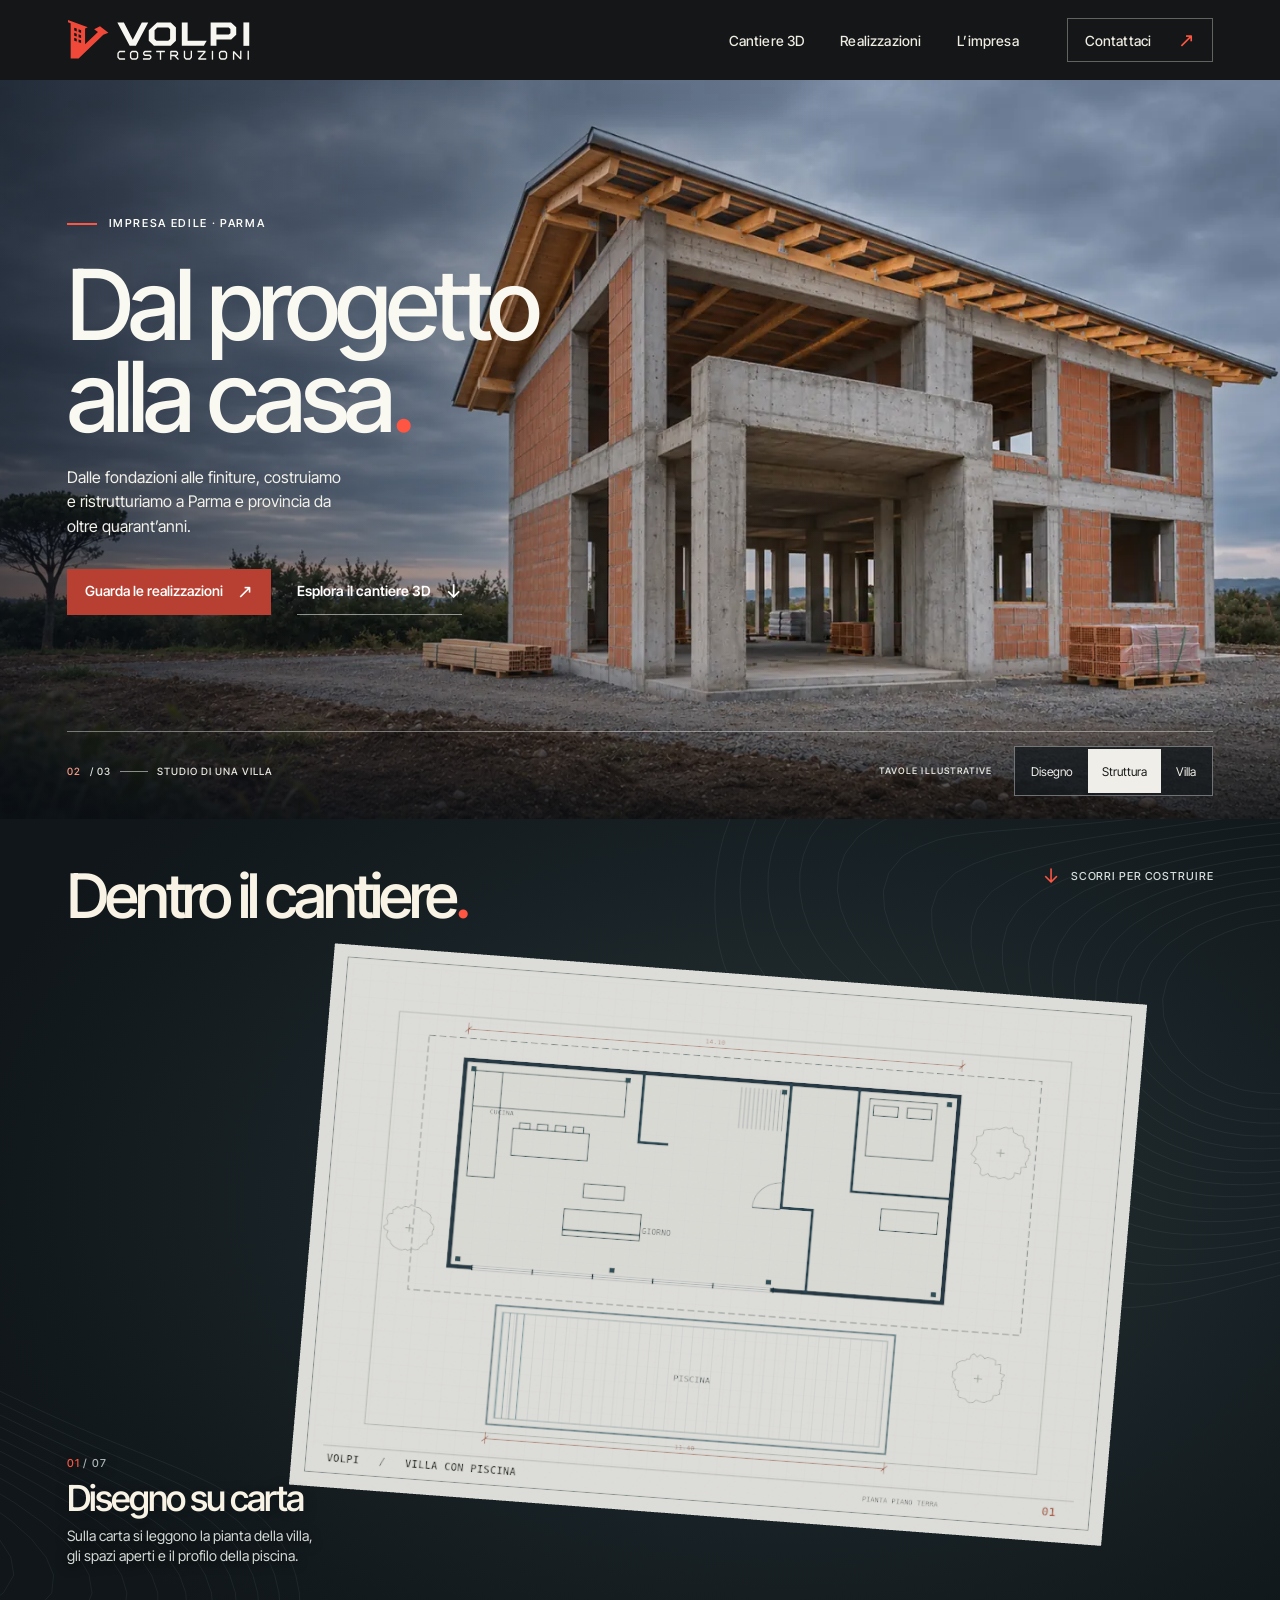
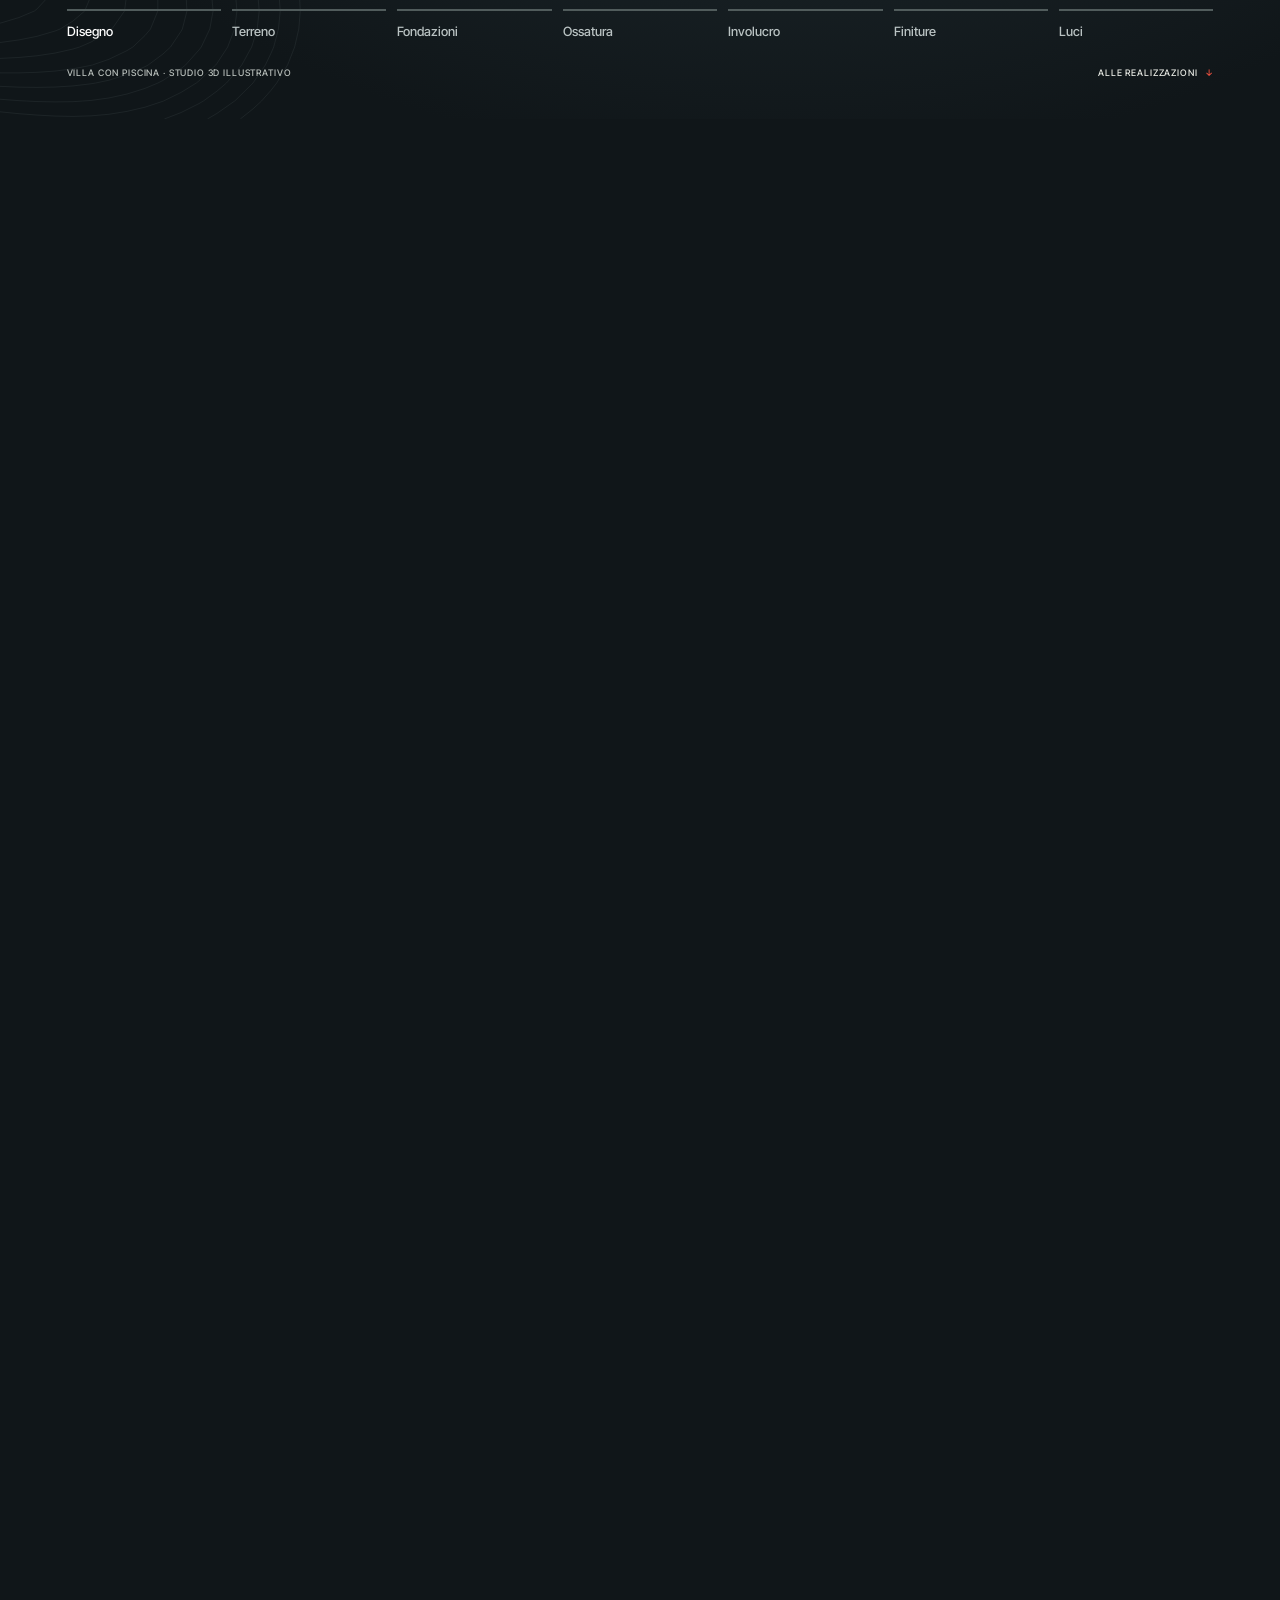
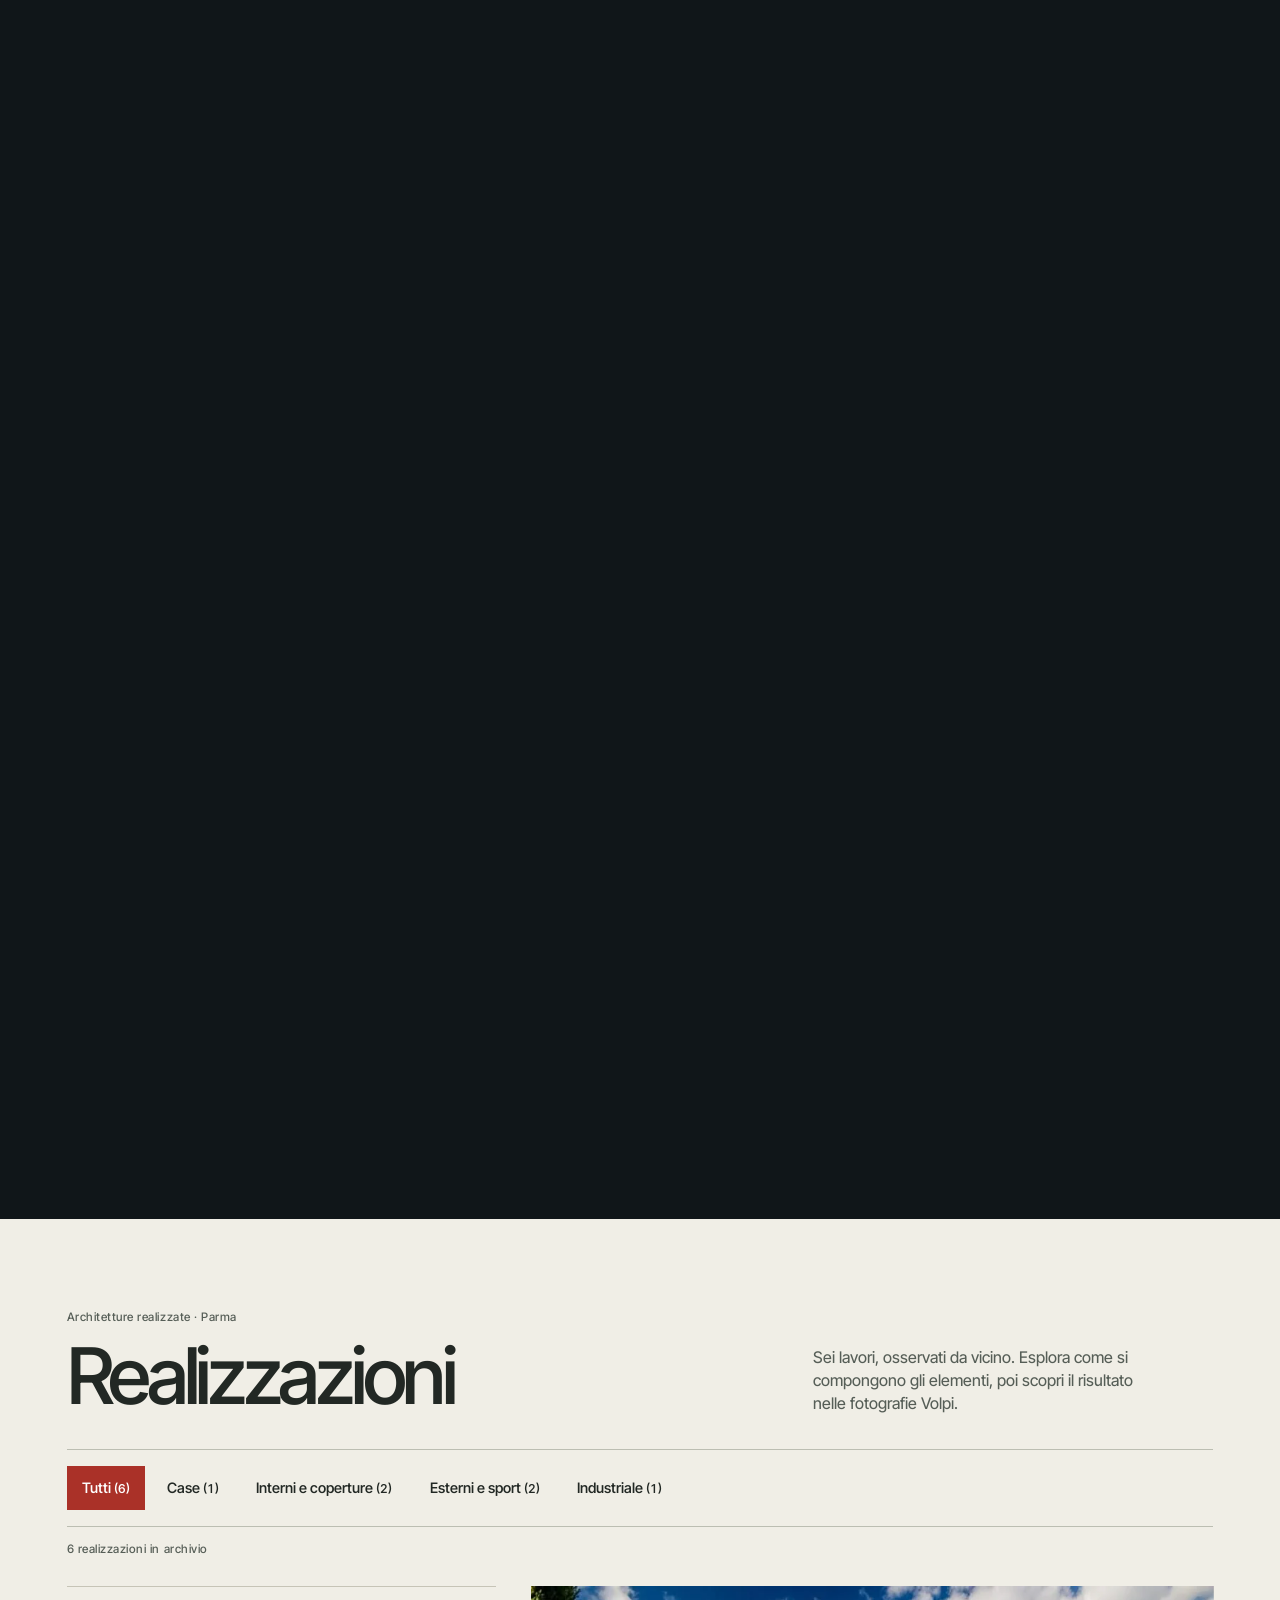
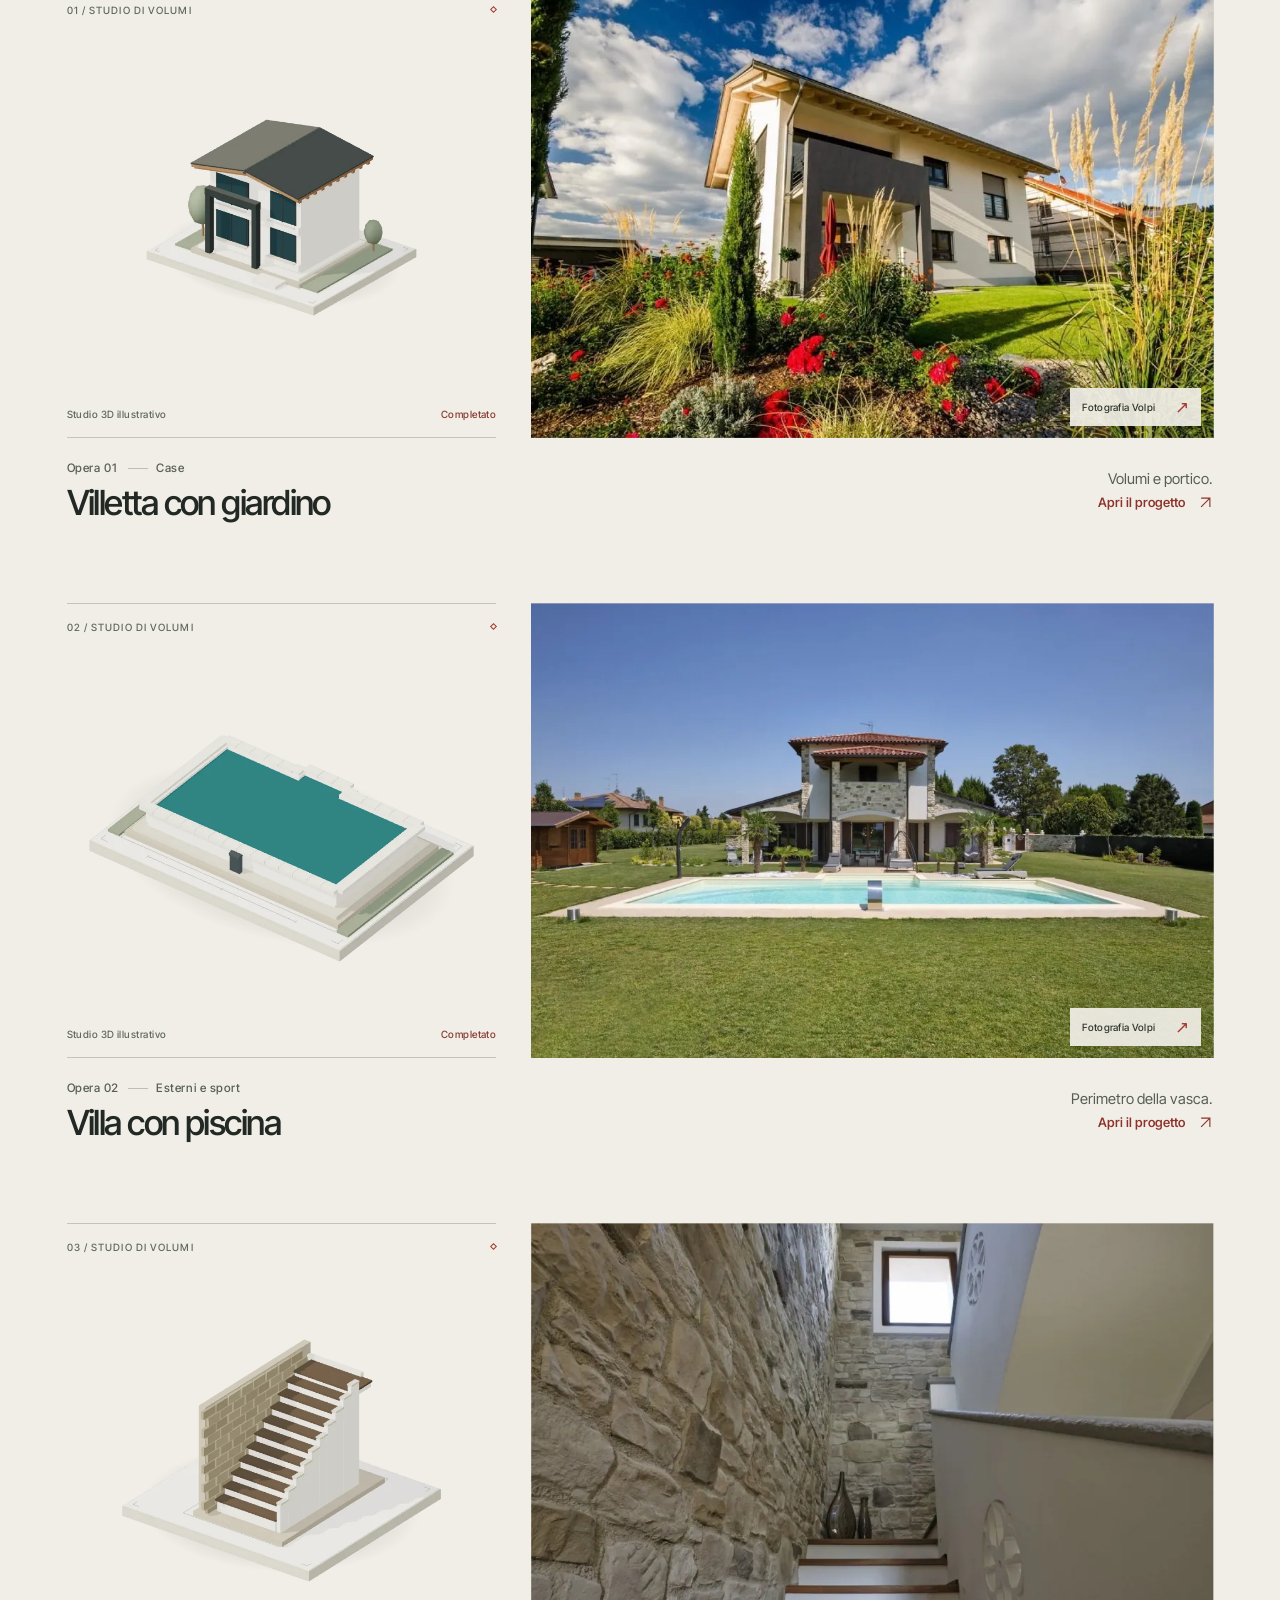
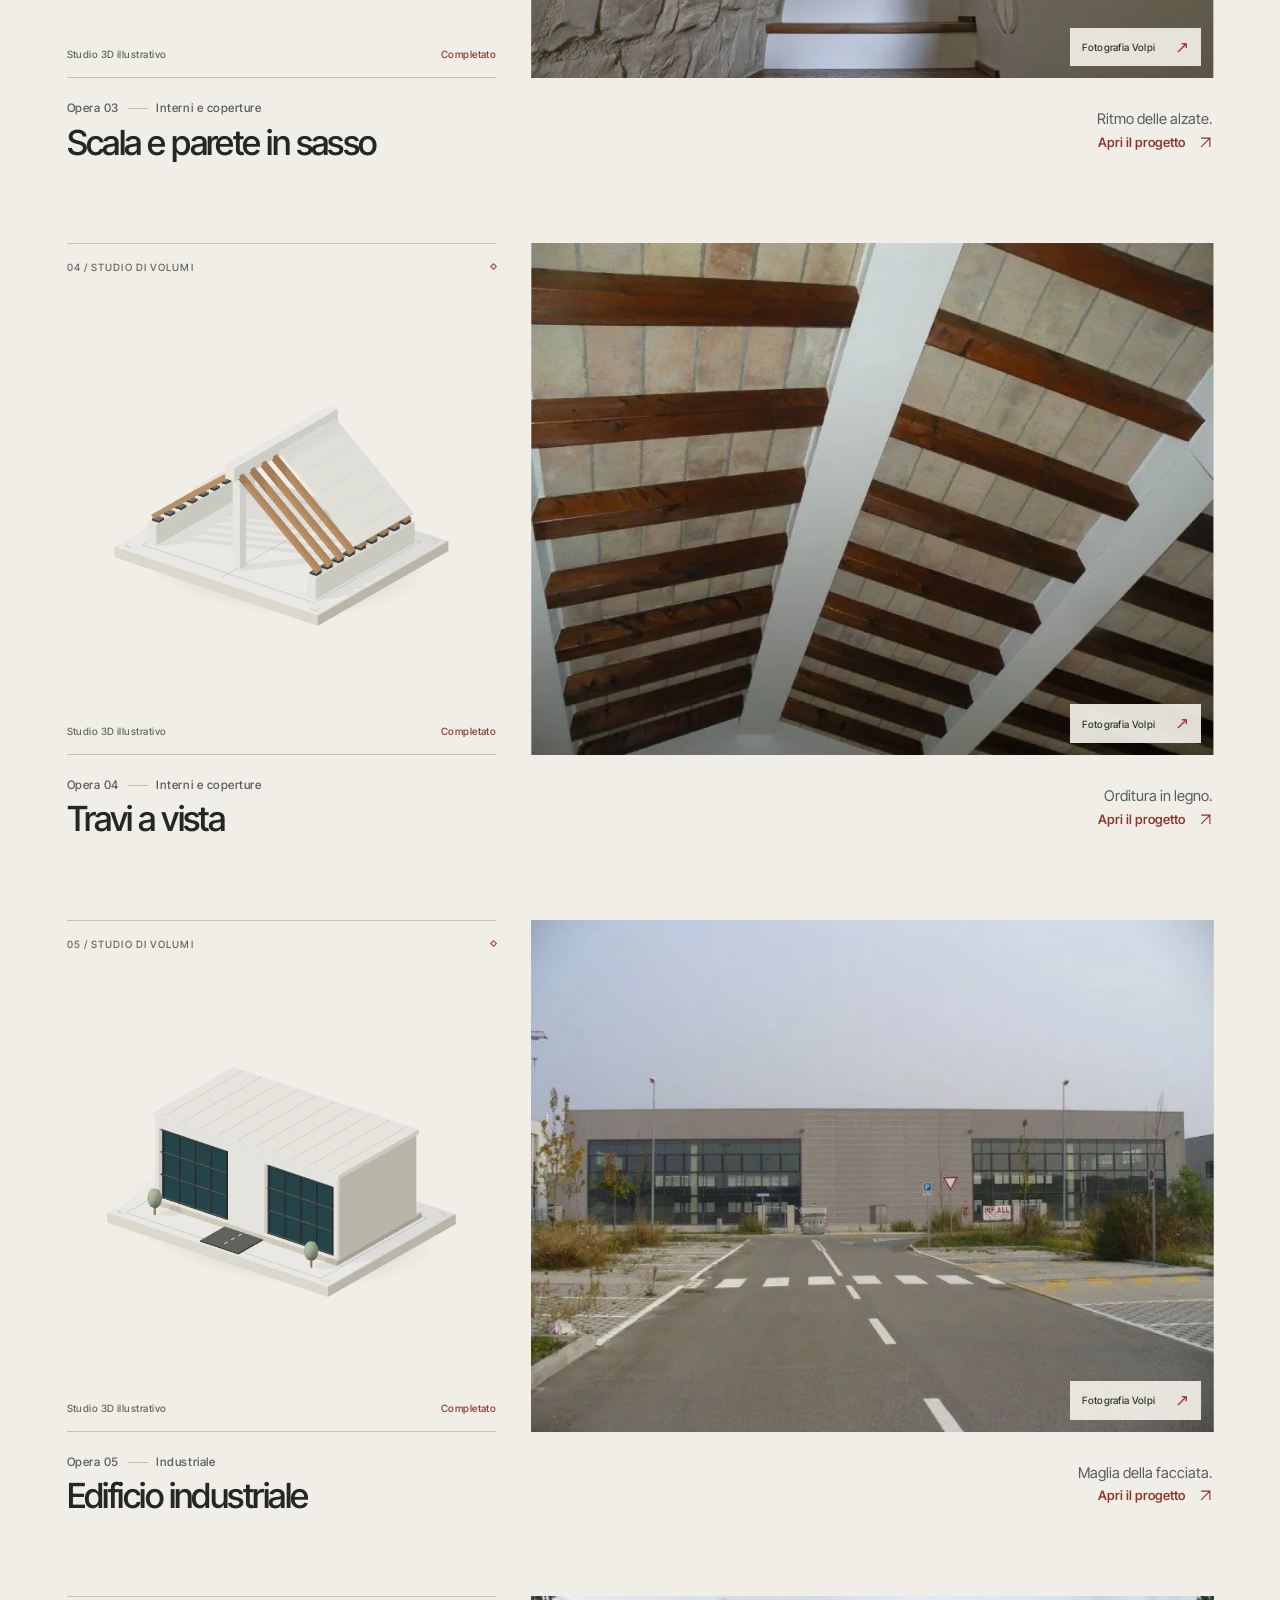
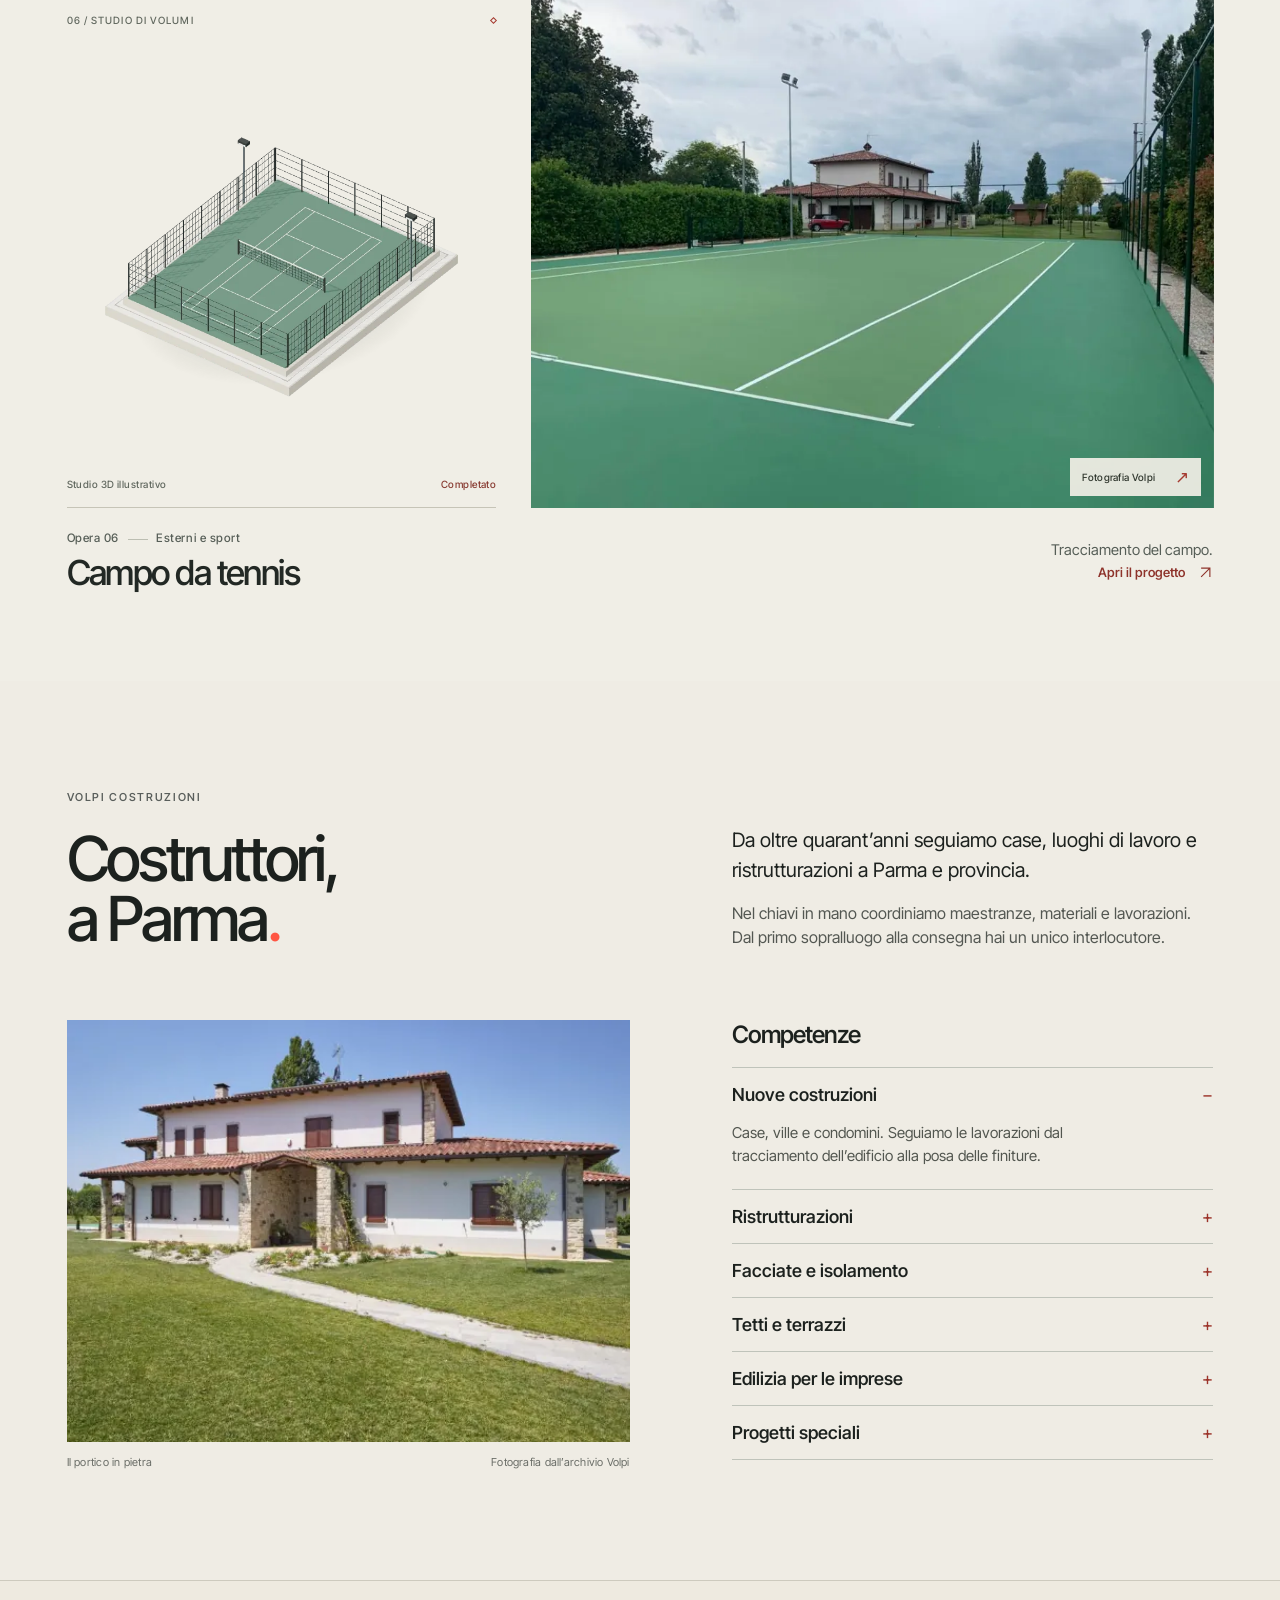
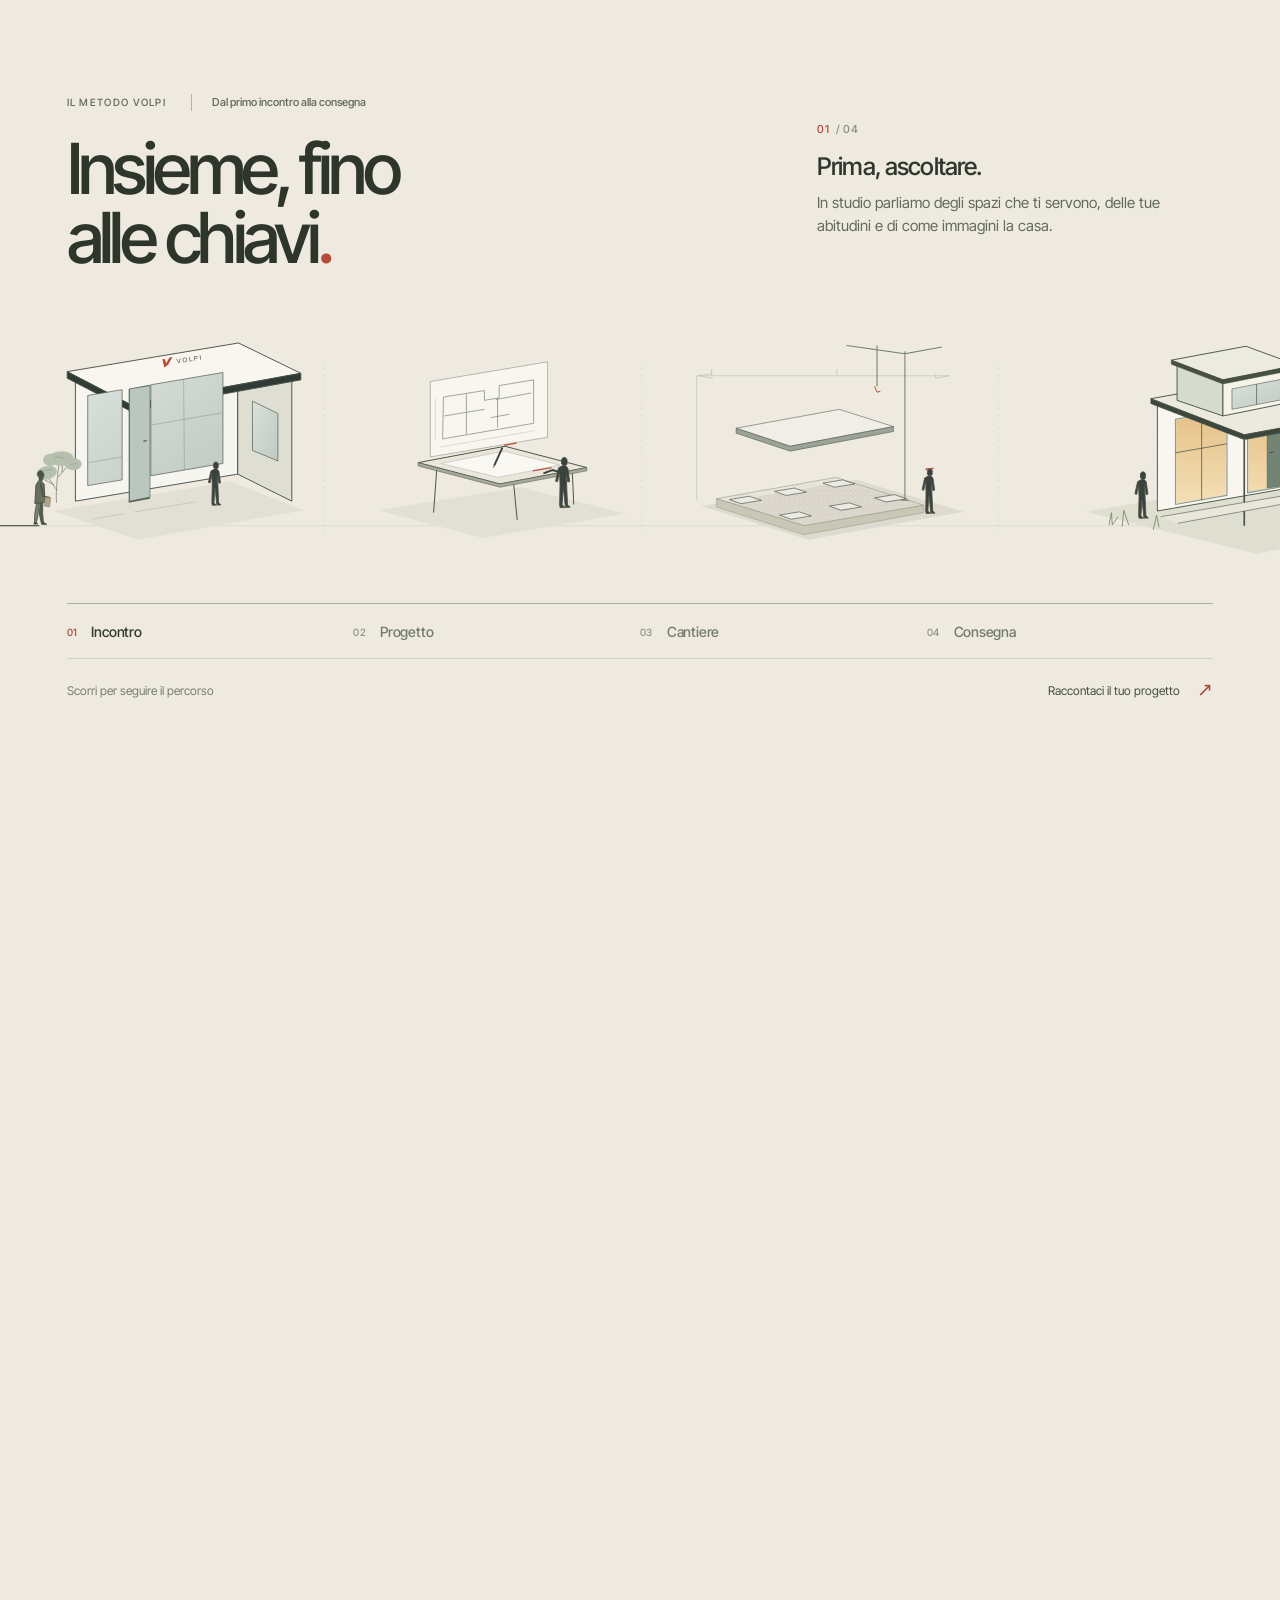
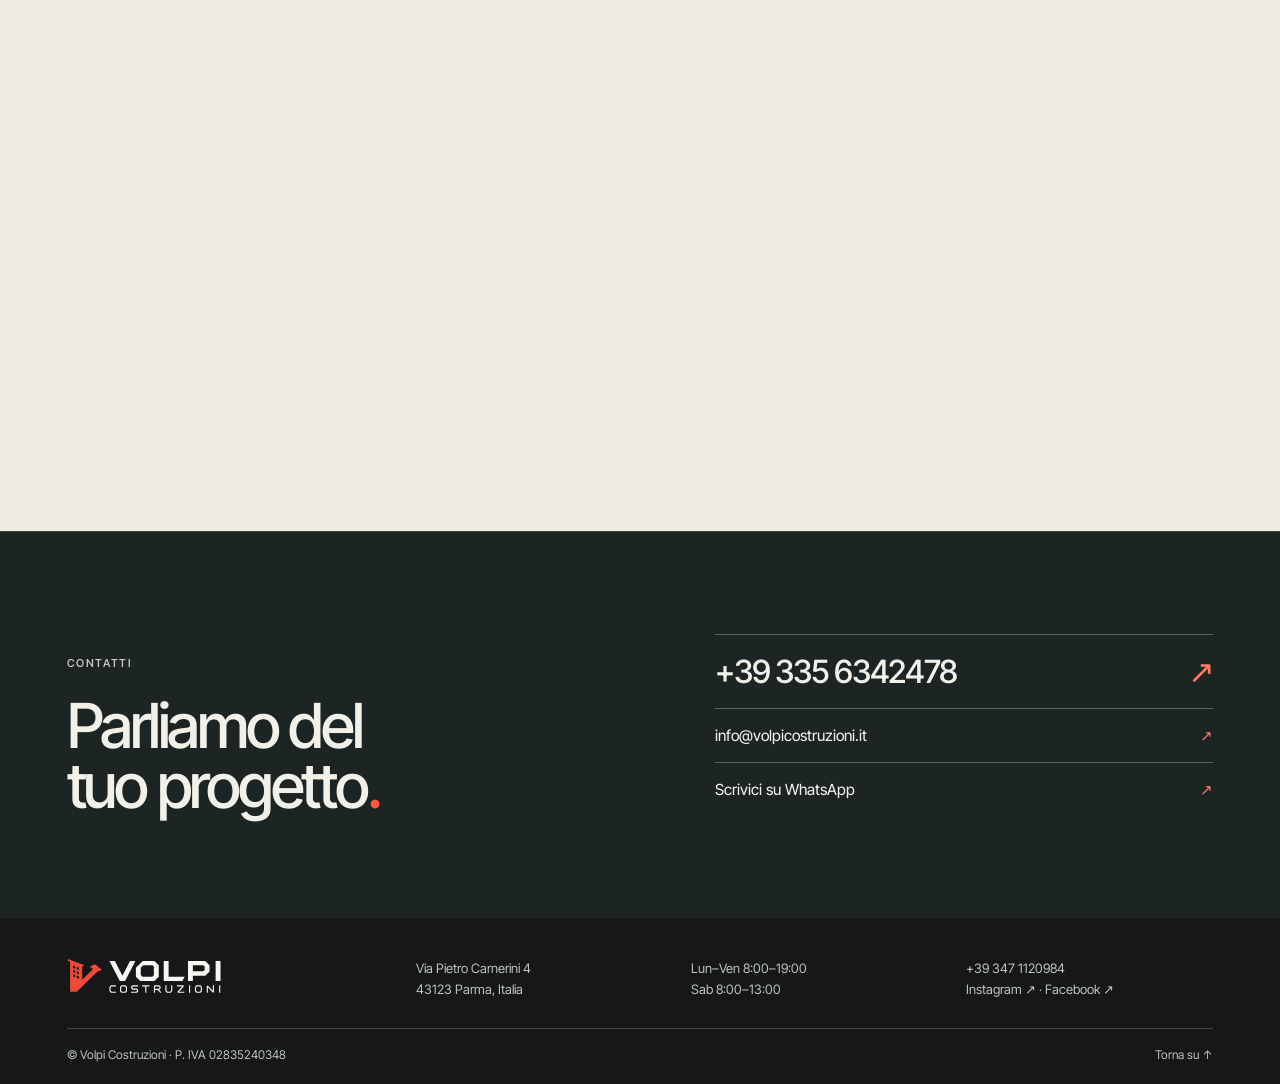
==== index.html @ 9a6bf65d "Present six architectural maquettes and refine the client journey" ====
<!doctype html>
<html lang="it">
<head>
  <meta charset="UTF-8">
  <meta name="viewport" content="width=device-width, initial-scale=1">
  <meta name="theme-color" content="#17191a">
  <meta name="robots" content="noindex,nofollow">
  <title>Volpi Costruzioni | Dal progetto alla casa, Parma</title>
  <meta name="description" content="Volpi Costruzioni. Nuove costruzioni e ristrutturazioni a Parma e provincia. Esplora il cantiere in 3D e le fotografie dei lavori realizzati.">
  <link rel="icon" type="image/svg+xml" href="./assets/favicon-M661meA5.svg">
  <script>
    (() => {
      const root = document.documentElement;
      const query = new URLSearchParams(location.search);
      if (matchMedia('(prefers-reduced-motion: reduce)').matches || query.get('motion') === 'reduce' || query.get('static') === '1') {
        root.setAttribute('data-reduced',''); return;
      }
      if (location.hash === '#lavori' || query.has('categoria')) return;
      root.classList.add('arriving');
      // Keep the site reachable even when the main module cannot be fetched.
      function release() {
        root.classList.remove('arriving');
        document.querySelector('#site-content')?.removeAttribute('inert');
      }
      window.addEventListener('volpi:enter', release, {once:true});
      document.addEventListener('click', event => { if (event.target.closest('[data-entry-skip], [data-entry-work]')) release(); });
      document.addEventListener('keydown', event => { if (event.key === 'Escape') release(); });
      setTimeout(() => {
        if (root.classList.contains('arriving')) { window.dispatchEvent(new Event('volpi:skip')); release(); }
      }, 13500);
    })();
  </script>
  <script type="module" crossorigin src="./assets/index-B_bE0G6D.js"></script>
  <link rel="stylesheet" crossorigin href="./assets/index-CBVEHgcB.css">
</head>
<body id="inizio">
  <div id="arrival" class="arrival" role="dialog" aria-modal="true" aria-label="Introduzione, costruzione di una villa">
    <div class="arrival-head"><div class="arrival-mark"><img src="data:image/svg+xml,%3csvg%20xmlns='http://www.w3.org/2000/svg'%20width='212'%20height='49'%20viewBox='0%200%20212%2049'%20role='img'%20aria-labelledby='brand-title'%3e%3ctitle%20id='brand-title'%3eVolpi%20Costruzioni%3c/title%3e%3cpath%20fill='%23F14939'%20fill-rule='evenodd'%20d='%20M1.1%201.2%2023.9%209.7%2020.8%2011.1%2020.8%2029.5%2035.6%2015.1%2031.2%2012.0%2038.0%208.6%2047.7%2016.0%2041.8%2018.4%2013.3%2046.0%204.2%2046.0%204.2%205.1%201.1%203.8Z%20M8.3%2010.2V13.5L11.2%2014.5V11.2Z%20M13.3%2012.0V15.3L16.2%2016.3V13.0Z%20M8.3%2016.1V19.4L11.2%2020.4V17.1Z%20M13.3%2017.9V21.2L16.2%2022.2V18.9Z%20M8.3%2022.0V25.3L11.2%2026.3V23.0Z%20M13.3%2023.8V27.1L16.2%2028.1V24.8Z'/%3e%3cg%20fill='%23F8F6F1'%20fill-rule='evenodd'%3e%3cpath%20d='M58%204H65.5L75.8%2024.1%2086.2%204H93.6L79.4%2031.3H72.2Z'/%3e%3cpath%20d='M103.7%204H119.5L125.5%209.8V25.5L119.5%2031.3H100.2L94.2%2025.5V13.2ZM104.2%209.9%20100.9%2013.2V23.3L103.2%2025.5H116.7L118.8%2023.4V11.9L116.8%209.9Z'/%3e%3cpath%20d='M132.3%204H139.0V25.4H161.0L157.7%2031.3H132.3Z'/%3e%3cpath%20d='M165.5%204H189.0L195.0%209.7V18.4L189.2%2024.0H172.2V31.3H165.5ZM172.2%209.8V18.2H186.5L188.3%2016.5V11.7L186.3%209.8Z'/%3e%3cpath%20d='M203.3%204H210.0V31.3H203.3Z'/%3e%3c/g%3e%3cg%20fill='none'%20stroke='%23F8F6F1'%20stroke-width='1.32'%20stroke-linecap='square'%20stroke-linejoin='bevel'%20transform='translate(-9.7%20-10.4)%20scale(1.165%201.25)'%3e%3cpath%20d='M65.1%2038.7H60.3L58.8%2040.2V44.1L60.3%2045.6H65.1'/%3e%3cpath%20d='M72.6%2038.7H76.7L78.1%2040.1V44.2L76.7%2045.6H72.6L71.2%2044.2V40.1Z'/%3e%3cpath%20d='M91.1%2038.7H85.3L84.2%2039.9V40.9L85.3%2042.1H90.0L91.2%2043.3V44.5L90.0%2045.6H84.1'/%3e%3cpath%20d='M97.2%2038.7H104.5M100.8%2038.8V45.6'/%3e%3cpath%20d='M111.0%2045.6V38.7H116.4L117.6%2039.9V41.2L116.4%2042.4H111.2M114.7%2042.4L118.1%2045.6'/%3e%3cpath%20d='M124.5%2038.7V44.1L126.0%2045.6H129.8L131.3%2044.1V38.7'/%3e%3cpath%20d='M138.1%2038.7H145.1L138.4%2045.6H145.4'/%3e%3cpath%20d='M152.2%2038.7V45.6'/%3e%3cpath%20d='M160.6%2038.7H164.7L166.1%2040.1V44.2L164.7%2045.6H160.6L159.2%2044.2V40.1Z'/%3e%3cpath%20d='M173.1%2045.6V38.7L180.2%2045.6V38.7'/%3e%3cpath%20d='M187.6%2038.7V45.6'/%3e%3c/g%3e%3c/svg%3e" width="212" height="49" alt="Volpi Costruzioni"></div><button type="button" data-entry-skip>Salta introduzione <span aria-hidden="true">↗</span></button></div>
    <div class="arrival-scene model-slot" aria-hidden="true"><img class="stage-plate" src="./villa/00.webp" alt="" fetchpriority="high"></div>
    <div class="arrival-foot">
      <div class="arrival-titles"><p class="entry-label">Costruzione della villa</p><p class="arrival-title" data-entry-title>Disegno su carta</p></div>
      <div class="entry-counter" aria-hidden="true"><span data-entry-count>0</span><small>%</small></div>
      <div class="entry-track" role="progressbar" aria-label="Avanzamento della costruzione" aria-valuemin="0" aria-valuemax="100" aria-valuenow="0"><i></i></div>
      <a class="entry-work" href="#lavori" data-entry-work>Vai alle realizzazioni <span aria-hidden="true">↗</span></a>
    </div>
  </div>
  <div id="site-content">
  <a class="skip-link" href="#contenuto">Vai al contenuto</a>
  <header class="masthead">
    <a class="mast-logo" href="#inizio" aria-label="Volpi Costruzioni, inizio"><img src="data:image/svg+xml,%3csvg%20xmlns='http://www.w3.org/2000/svg'%20width='212'%20height='49'%20viewBox='0%200%20212%2049'%20role='img'%20aria-labelledby='brand-title'%3e%3ctitle%20id='brand-title'%3eVolpi%20Costruzioni%3c/title%3e%3cpath%20fill='%23F14939'%20fill-rule='evenodd'%20d='%20M1.1%201.2%2023.9%209.7%2020.8%2011.1%2020.8%2029.5%2035.6%2015.1%2031.2%2012.0%2038.0%208.6%2047.7%2016.0%2041.8%2018.4%2013.3%2046.0%204.2%2046.0%204.2%205.1%201.1%203.8Z%20M8.3%2010.2V13.5L11.2%2014.5V11.2Z%20M13.3%2012.0V15.3L16.2%2016.3V13.0Z%20M8.3%2016.1V19.4L11.2%2020.4V17.1Z%20M13.3%2017.9V21.2L16.2%2022.2V18.9Z%20M8.3%2022.0V25.3L11.2%2026.3V23.0Z%20M13.3%2023.8V27.1L16.2%2028.1V24.8Z'/%3e%3cg%20fill='%23F8F6F1'%20fill-rule='evenodd'%3e%3cpath%20d='M58%204H65.5L75.8%2024.1%2086.2%204H93.6L79.4%2031.3H72.2Z'/%3e%3cpath%20d='M103.7%204H119.5L125.5%209.8V25.5L119.5%2031.3H100.2L94.2%2025.5V13.2ZM104.2%209.9%20100.9%2013.2V23.3L103.2%2025.5H116.7L118.8%2023.4V11.9L116.8%209.9Z'/%3e%3cpath%20d='M132.3%204H139.0V25.4H161.0L157.7%2031.3H132.3Z'/%3e%3cpath%20d='M165.5%204H189.0L195.0%209.7V18.4L189.2%2024.0H172.2V31.3H165.5ZM172.2%209.8V18.2H186.5L188.3%2016.5V11.7L186.3%209.8Z'/%3e%3cpath%20d='M203.3%204H210.0V31.3H203.3Z'/%3e%3c/g%3e%3cg%20fill='none'%20stroke='%23F8F6F1'%20stroke-width='1.32'%20stroke-linecap='square'%20stroke-linejoin='bevel'%20transform='translate(-9.7%20-10.4)%20scale(1.165%201.25)'%3e%3cpath%20d='M65.1%2038.7H60.3L58.8%2040.2V44.1L60.3%2045.6H65.1'/%3e%3cpath%20d='M72.6%2038.7H76.7L78.1%2040.1V44.2L76.7%2045.6H72.6L71.2%2044.2V40.1Z'/%3e%3cpath%20d='M91.1%2038.7H85.3L84.2%2039.9V40.9L85.3%2042.1H90.0L91.2%2043.3V44.5L90.0%2045.6H84.1'/%3e%3cpath%20d='M97.2%2038.7H104.5M100.8%2038.8V45.6'/%3e%3cpath%20d='M111.0%2045.6V38.7H116.4L117.6%2039.9V41.2L116.4%2042.4H111.2M114.7%2042.4L118.1%2045.6'/%3e%3cpath%20d='M124.5%2038.7V44.1L126.0%2045.6H129.8L131.3%2044.1V38.7'/%3e%3cpath%20d='M138.1%2038.7H145.1L138.4%2045.6H145.4'/%3e%3cpath%20d='M152.2%2038.7V45.6'/%3e%3cpath%20d='M160.6%2038.7H164.7L166.1%2040.1V44.2L164.7%2045.6H160.6L159.2%2044.2V40.1Z'/%3e%3cpath%20d='M173.1%2045.6V38.7L180.2%2045.6V38.7'/%3e%3cpath%20d='M187.6%2038.7V45.6'/%3e%3c/g%3e%3c/svg%3e" width="212" height="49" alt="Volpi Costruzioni"></a>
    <button class="menu-switch" aria-expanded="false" aria-controls="navigation" hidden>Menu <i aria-hidden="true"></i></button>
    <nav id="navigation" aria-label="Navigazione principale">
      <a href="#cantiere">Cantiere 3D</a><a href="#lavori">Realizzazioni</a><a href="#impresa">L’impresa</a>
      <a class="nav-talk" href="#contatti">Contattaci <span aria-hidden="true">↗</span></a>
    </nav>
  </header>
  <main id="contenuto">
    <section class="cover" aria-labelledby="cover-title" data-cover="2">
      <div class="cover-images" aria-hidden="true">
        <picture><source media="(max-width: 640px)" srcset="./assets/villa-ritratto-CWT2XxY2.webp">
          <img data-plate="2" class="current" src="./assets/villa-ampia-Cm2Dehet.webp" width="1504" height="846" alt="" decoding="async" fetchpriority="low">
        </picture>
        <picture><source media="(max-width: 640px)" srcset="./assets/struttura-ritratto-4JeOPTYV.webp">
          <img data-plate="1"  src="./assets/struttura-ampia-DInjg_yj.webp" width="1504" height="846" alt="" decoding="async" fetchpriority="low">
        </picture>
        <picture><source media="(max-width: 640px)" srcset="./assets/disegno-ritratto-lPByk0DO.webp">
          <img data-plate="0"  src="./assets/disegno-ampia-C0uILbBN.webp" width="1504" height="846" alt="" decoding="async" fetchpriority="high">
        </picture>
      </div>
      <div class="cover-inner wrap">
        <div class="cover-copy">
          <p class="location"><span aria-hidden="true"></span> Impresa edile · Parma</p>
          <h1 id="cover-title">Dal progetto<br>alla casa<span>.</span></h1>
          <p class="cover-summary">Dalle fondazioni alle finiture, costruiamo e ristrutturiamo a Parma e provincia da oltre quarant’anni.</p>
          <div class="cover-actions">
            <a class="cover-works" href="#lavori">Guarda le realizzazioni <span aria-hidden="true">↗</span></a>
            <a class="film-link" href="#cantiere">Esplora il cantiere 3D <span aria-hidden="true">↓</span></a>
          </div>
        </div>
        <div class="cover-bottom">
          <p class="cover-folio"><span data-cover-folio>03</span> / 03 <i></i> Studio di una villa</p>
          <div class="plate-picker"><span class="plate-credit">Tavole illustrative</span>
            <div class="plate-buttons" role="group" aria-label="Vista della villa" hidden>
              <button type="button" data-show="0" aria-pressed="false">Disegno</button>
              <button type="button" data-show="1" aria-pressed="false">Struttura</button>
              <button type="button" data-show="2" aria-pressed="true">Villa</button>
            </div>
          </div>
        </div>
      </div>
    </section>

    <section id="cantiere" class="construction" aria-labelledby="build-title">
      <div class="build-sticky">
        <div class="build-top">
          <h2 id="build-title">Dentro il cantiere<span>.</span></h2>
          <p class="build-gesture"><span aria-hidden="true">↓</span> Scorri per costruire</p>
        </div>
        <div class="build-scene model-slot" aria-hidden="true"><img class="stage-plate" alt=""><noscript><img class="stage-plate" src="./villa/06.webp" loading="lazy" alt=""></noscript></div>
        <div class="build-narration"><p class="build-kicker"><span data-build-number>07</span> / 07</p><h3 data-build-name>Accensione</h3><p data-build-description>La luce passa attraverso le vetrate e risale dal fondo della piscina.</p></div>
        <div class="build-bottom">
          <div class="build-ruler" role="group" aria-label="Scegli una fase della costruzione" hidden></div>
          <div class="build-meta"><span>Villa con piscina · Studio 3D illustrativo</span><a href="#lavori">Alle realizzazioni <span aria-hidden="true">↓</span></a></div>
        </div>
      </div>
    </section>
    <section id="lavori" tabindex="-1" aria-label="Realizzazioni Volpi">
      <noscript><div class="wrap fallback-gallery"><h2>Sei realizzazioni Volpi</h2><figure><img src="./assets/villetta-Cx43U4mQ.jpg" loading="lazy" alt="Villetta con portico"><figcaption>Villetta con portico</figcaption></figure><figure><img src="./assets/scala-Dqw9OBLn.jpg" loading="lazy" alt="Scala in sasso"><figcaption>Scala in sasso</figcaption></figure><figure><img src="./assets/tetto-CkXsdbdD.jpg" loading="lazy" alt="Copertura in legno"><figcaption>Copertura in legno</figcaption></figure><figure><img src="./assets/piscina-CP25m2Kt.jpg" loading="lazy" alt="Piscina"><figcaption>Piscina</figcaption></figure><figure><img src="./assets/tennis-BHF5Jg_r.jpg" loading="lazy" alt="Campo da tennis"><figcaption>Campo da tennis</figcaption></figure><figure><img src="./assets/industriale-BBHI7WPK.jpg" loading="lazy" alt="Edificio industriale"><figcaption>Edificio industriale</figcaption></figure></div></noscript>
    </section>
    <section class="company" id="impresa" aria-labelledby="company-title">
      <div class="wrap company-grid">
        <div class="company-intro"><p class="rubric">Volpi Costruzioni</p><h2 id="company-title">Costruttori,<br>a Parma<span>.</span></h2></div>
        <div class="company-copy"><p>Da oltre quarant’anni seguiamo case, luoghi di lavoro e ristrutturazioni a Parma e provincia.</p><p>Nel chiavi in mano coordiniamo maestranze, materiali e lavorazioni. Dal primo sopralluogo alla consegna hai un unico interlocutore.</p></div>
        <figure class="company-photo"><div class="facade-comparison"><template><img src="./assets/portico-foto-600-BulOtXM-.webp" srcset="./assets/portico-foto-600-BulOtXM-.webp 600w, ./assets/portico-foto-1000-Cq-Z-Fdx.webp 1000w" sizes="(max-width:760px) 90vw, 45vw" width="1000" height="667" decoding="async" alt="La facciata di una residenza con portico in pietra e tetto in coppi"></template><noscript><img src="./assets/portico-foto-600-BulOtXM-.webp" srcset="./assets/portico-foto-600-BulOtXM-.webp 600w, ./assets/portico-foto-1000-Cq-Z-Fdx.webp 1000w" sizes="(max-width:760px) 90vw, 45vw" width="1000" height="667" decoding="async" alt="La facciata di una residenza con portico in pietra e tetto in coppi"></noscript></div><figcaption>Il portico in pietra <span>Fotografia dall’archivio Volpi</span></figcaption></figure>
        <div class="scope" id="servizi"><h3>Competenze</h3>
          <details name="competenze" open><summary>Nuove costruzioni</summary><p>Case, ville e condomini. Seguiamo le lavorazioni dal tracciamento dell’edificio alla posa delle finiture.</p></details>
          <details name="competenze"><summary>Ristrutturazioni</summary><p>Rinnoviamo case, appartamenti, bagni e cucine, coordinando opere murarie, impianti e finiture.</p></details>
          <details name="competenze"><summary>Facciate e isolamento</summary><p>Restauro degli esterni, ripristino delle superfici e isolamento con cappotto termico.</p></details>
          <details name="competenze"><summary>Tetti e terrazzi</summary><p>Coperture, impermeabilizzazioni e lattonerie, dal rilievo delle infiltrazioni al ripristino.</p></details>
          <details name="competenze"><summary>Edilizia per le imprese</summary><p>Capannoni ed edifici industriali, artigianali e commerciali.</p></details>
          <details name="competenze"><summary>Progetti speciali</summary><p>Piscine, campi da tennis, opere in sasso e interventi di adeguamento sismico.</p></details>
        </div>
      </div>
    </section>
    <section id="percorso" aria-label="Dall’incontro alla consegna della casa"><noscript><div class="wrap fallback-gallery"><h2>Dall’incontro alla consegna</h2><p>Ci incontriamo in studio, definiamo il progetto e apriamo il cantiere. Seguiamo i lavori fino al giorno in cui entri nella tua casa.</p></div></noscript></section>
    <section class="contact" id="contatti" aria-labelledby="contact-title"><div class="wrap contact-layout">
      <div><p class="rubric">Contatti</p><h2 id="contact-title">Parliamo del<br>tuo progetto<span>.</span></h2></div>
      <div class="contact-panel"><a class="contact-phone" href="tel:+393356342478">+39 335 6342478 <span aria-hidden="true">↗</span></a><a class="contact-mail" href="mailto:info@volpicostruzioni.it">info@volpicostruzioni.it <span aria-hidden="true">↗</span></a><a class="contact-wa" href="https://wa.me/393356342478" target="_blank" rel="noopener noreferrer">Scrivici su WhatsApp <span aria-hidden="true">↗</span></a></div>
    </div></section>
  </main>
  <footer class="foot wrap">
    <a href="#inizio" aria-label="Volpi Costruzioni, torna all’inizio"><img src="data:image/svg+xml,%3csvg%20xmlns='http://www.w3.org/2000/svg'%20width='212'%20height='49'%20viewBox='0%200%20212%2049'%20role='img'%20aria-labelledby='brand-title'%3e%3ctitle%20id='brand-title'%3eVolpi%20Costruzioni%3c/title%3e%3cpath%20fill='%23F14939'%20fill-rule='evenodd'%20d='%20M1.1%201.2%2023.9%209.7%2020.8%2011.1%2020.8%2029.5%2035.6%2015.1%2031.2%2012.0%2038.0%208.6%2047.7%2016.0%2041.8%2018.4%2013.3%2046.0%204.2%2046.0%204.2%205.1%201.1%203.8Z%20M8.3%2010.2V13.5L11.2%2014.5V11.2Z%20M13.3%2012.0V15.3L16.2%2016.3V13.0Z%20M8.3%2016.1V19.4L11.2%2020.4V17.1Z%20M13.3%2017.9V21.2L16.2%2022.2V18.9Z%20M8.3%2022.0V25.3L11.2%2026.3V23.0Z%20M13.3%2023.8V27.1L16.2%2028.1V24.8Z'/%3e%3cg%20fill='%23F8F6F1'%20fill-rule='evenodd'%3e%3cpath%20d='M58%204H65.5L75.8%2024.1%2086.2%204H93.6L79.4%2031.3H72.2Z'/%3e%3cpath%20d='M103.7%204H119.5L125.5%209.8V25.5L119.5%2031.3H100.2L94.2%2025.5V13.2ZM104.2%209.9%20100.9%2013.2V23.3L103.2%2025.5H116.7L118.8%2023.4V11.9L116.8%209.9Z'/%3e%3cpath%20d='M132.3%204H139.0V25.4H161.0L157.7%2031.3H132.3Z'/%3e%3cpath%20d='M165.5%204H189.0L195.0%209.7V18.4L189.2%2024.0H172.2V31.3H165.5ZM172.2%209.8V18.2H186.5L188.3%2016.5V11.7L186.3%209.8Z'/%3e%3cpath%20d='M203.3%204H210.0V31.3H203.3Z'/%3e%3c/g%3e%3cg%20fill='none'%20stroke='%23F8F6F1'%20stroke-width='1.32'%20stroke-linecap='square'%20stroke-linejoin='bevel'%20transform='translate(-9.7%20-10.4)%20scale(1.165%201.25)'%3e%3cpath%20d='M65.1%2038.7H60.3L58.8%2040.2V44.1L60.3%2045.6H65.1'/%3e%3cpath%20d='M72.6%2038.7H76.7L78.1%2040.1V44.2L76.7%2045.6H72.6L71.2%2044.2V40.1Z'/%3e%3cpath%20d='M91.1%2038.7H85.3L84.2%2039.9V40.9L85.3%2042.1H90.0L91.2%2043.3V44.5L90.0%2045.6H84.1'/%3e%3cpath%20d='M97.2%2038.7H104.5M100.8%2038.8V45.6'/%3e%3cpath%20d='M111.0%2045.6V38.7H116.4L117.6%2039.9V41.2L116.4%2042.4H111.2M114.7%2042.4L118.1%2045.6'/%3e%3cpath%20d='M124.5%2038.7V44.1L126.0%2045.6H129.8L131.3%2044.1V38.7'/%3e%3cpath%20d='M138.1%2038.7H145.1L138.4%2045.6H145.4'/%3e%3cpath%20d='M152.2%2038.7V45.6'/%3e%3cpath%20d='M160.6%2038.7H164.7L166.1%2040.1V44.2L164.7%2045.6H160.6L159.2%2044.2V40.1Z'/%3e%3cpath%20d='M173.1%2045.6V38.7L180.2%2045.6V38.7'/%3e%3cpath%20d='M187.6%2038.7V45.6'/%3e%3c/g%3e%3c/svg%3e" width="212" height="49" alt="Volpi Costruzioni"></a>
    <address>Via Pietro Carnerini 4<br>43123 Parma, Italia</address>
    <div>Lun–Ven 8:00–19:00<br>Sab 8:00–13:00</div>
    <div><a href="tel:+393471120984">+39 347 1120984</a><br><a href="https://www.instagram.com/volpi_costruzioni_parma/" target="_blank" rel="noopener noreferrer">Instagram ↗</a> · <a href="https://www.facebook.com/volpicostruzioni/" target="_blank" rel="noopener noreferrer">Facebook ↗</a></div>
    <div class="foot-end">© Volpi Costruzioni · P. IVA 02835240348 <a href="#inizio">Torna su ↑</a></div>
  </footer>
  </div>
</body>
</html>
---- assets/index-CBVEHgcB.css ----
@font-face{font-family:Oxanium;src:url(./oxanium-latin-variable-BwpvAp5U.woff2)format("woff2");font-style:normal;font-weight:400 800;font-display:swap}:root{--volpi-display:"Oxanium", "Inter Tight", Arial, sans-serif;--volpi-signal:#f14939}@font-face{font-family:Inter Tight;src:url(./inter-tight-latin-wght-normal-DX-nOvPD.woff2)format("woff2");font-style:normal;font-weight:100 900;font-display:swap}:root{--page:#151718;--paper:#eeeee8;--ink:#1c2021;--signal:#ff5643;--display:var(--volpi-display);--sans:"Inter Tight", Arial, sans-serif;--mono:ui-monospace, "SFMono-Regular", Consolas, monospace;--edge:clamp(24px, 5.2vw, 96px);--line:#cacbc4;--lightningcss-light:initial;--lightningcss-dark: ;color-scheme:light}*{box-sizing:border-box}body{background:var(--page);color:var(--paper);font-family:var(--sans);-webkit-font-smoothing:antialiased;margin:0}html{scroll-behavior:smooth}button,input{font:inherit}button{cursor:pointer}button,a{touch-action:manipulation}a{color:inherit;text-decoration:none}img{max-width:100%;display:block}button:focus-visible,a:focus-visible,input:focus-visible,summary:focus-visible{outline-offset:4px;outline:3px solid #ff6e53}[hidden]{display:none!important}h1,h2,h3,p,figure{margin:0}::selection{color:#fff;background:#b72d24}.wrap{width:100%;max-width:1920px;padding-inline:var(--edge);margin-inline:auto}.skip-link{z-index:20;color:#151515;background:#fff;padding:1rem;position:fixed;top:1rem;left:1rem;transform:translateY(-180%)}.skip-link:focus{transform:none}.masthead{height:80px;padding-inline:var(--edge);z-index:5;background:#141617;justify-content:space-between;align-items:center;max-width:1920px;margin:auto;display:flex;position:relative}.mast-logo{flex-shrink:0;align-items:center;display:flex}.mast-logo img{width:184px;height:auto}.masthead nav{align-items:center;gap:clamp(20px,2.8vw,56px);display:flex}.masthead nav a{letter-spacing:.012em;align-items:center;min-height:44px;font-size:14px;font-weight:480;display:inline-flex}.masthead nav a:hover{color:#fc8473}.masthead .nav-talk{border:1px solid #606264;gap:27px;margin-left:12px;padding:0 17px}.nav-talk span{color:var(--signal);font-size:20px}.menu-switch{display:none}.cover{isolation:isolate;background:#171e27;max-width:1920px;margin:auto;position:relative;overflow:hidden}.cover-images,.cover-images img,.cover-images:after{width:100%;height:100%;position:absolute;inset:0}.cover-images{z-index:-1}.cover-images img{object-fit:cover;object-position:65% 46%;opacity:0}.cover-images img.current{opacity:1}.cover-images:after{content:"";z-index:2;background:linear-gradient(90deg,#090e17a8,#090e1742 37%,#0000 67%),linear-gradient(#0000 78%,#090c10c9 100%)}.cover-inner{flex-direction:column;justify-content:center;min-height:clamp(525px,91svh - 80px,900px);padding-top:48px;padding-bottom:116px;display:flex;position:relative}.cover-copy{width:fit-content;max-width:min(72%,920px)}.location,.rubric,.plate-credit{font:550 11px/1.4 var(--display);text-transform:uppercase;letter-spacing:.15em}.location{color:#fcfcf8;align-items:center;gap:12px;margin-bottom:clamp(22px,3vh,40px);display:flex}.location span{background:var(--signal);width:30px;height:2px;display:block}.cover h1{color:#f9f8f1;font:520 clamp(66px,7.65vw,143px)/.94 var(--display);letter-spacing:-.064em}.cover h1 span,.film-intro h2 span,.company-intro h2 span,.contact h2 span{color:var(--signal)}.cover-summary{color:#f2f1ea;text-wrap:pretty;max-width:37ch;margin-top:22px;font-size:clamp(16px,1.22vw,22px);line-height:1.45}.film-link{align-items:center;gap:13px;min-height:44px;margin-top:27px;padding:0 16px 0 0;font-size:14px;font-weight:600;display:inline-flex}.play-round{border:1px solid #e8e8e0;border-radius:50%;flex:none;place-items:center;width:42px;height:42px;padding-left:2px;font:10px/1 Arial;transition:background .25s,color .25s;display:grid}.film-link:hover .play-round{background:var(--paper);color:var(--ink)}.cover-bottom{bottom:23px;right:var(--edge);left:var(--edge);border-top:1px solid #ffffff65;justify-content:space-between;align-items:center;gap:20px;padding-top:14px;display:flex;position:absolute}.cover-down{align-items:center;gap:10px;min-height:44px;font-size:13px;display:inline-flex}.cover-down span{color:#ff795f;font:22px var(--sans)}.plate-picker,.plate-buttons{align-items:center;display:flex}.plate-picker{gap:22px}.plate-credit{letter-spacing:.12em;color:#e3e3dc;font-size:9px}.plate-buttons{background:#171c20ce;border:1px solid #ffffff60;gap:1px;padding:2px}.plate-buttons button{color:#f0eee9;background:0 0;border:0;min-height:38px;padding:0 14px;font-size:12px}.plate-buttons button[aria-pressed=true]{color:#17191a;background:#f0eee9}.rubric{color:#595e5b;margin:0 0 24px}.film-section,.company{background:var(--paper);color:var(--ink);padding-block:clamp(72px,8.5vw,155px)}.film-layout{grid-template-columns:minmax(220px,.8fr) minmax(0,2.1fr);align-items:center;gap:clamp(30px,5vw,85px);display:grid}.film-intro h2,.company-intro h2,.contact h2{font:540 clamp(50px,4.85vw,96px)/.97 var(--display);letter-spacing:-.068em}.film-description{color:#505450;max-width:31ch;margin-top:21px;font-size:16px;line-height:1.5}.chapter-list{border-top:1px solid var(--line);margin-top:28px;display:grid}.chapter-list button{border:0;border-bottom:1px solid var(--line);text-align:left;color:#565953;background:0 0;align-items:center;gap:17px;min-width:0;min-height:40px;padding:0 8px;font-size:15px;display:flex;position:relative}.chapter-list button span{font:11px var(--mono);color:#6c6f69}.chapter-list button[aria-pressed=true]{color:var(--ink);background:#e5e5dd;font-weight:700}.chapter-list button[aria-pressed=true]:before{content:"";background:#c93c2d;width:3px;height:14px;position:absolute;left:0}.film-figure{align-self:center;min-width:0;position:relative}.film-view{aspect-ratio:16/9;background:#d6d6cd;position:relative;overflow:hidden}.film-view video,.film-view img{object-fit:contain;width:100%;height:100%;display:block}.film-view img{position:absolute;inset:0}.film-figure.playback .film-still{visibility:hidden}.transport{color:#f4f5ed;background:#262927;align-items:center;gap:14px;padding:0 9px;display:flex}.transport button{width:44px;height:44px;color:inherit;background:0 0;border:0;flex:none;place-items:center;font-size:14px;display:grid}.transport button:disabled{opacity:.45;cursor:default}.transport-time{font:12px var(--mono);font-variant-numeric:tabular-nums}.film-scrub{accent-color:#ff725a;color:#ff725a;cursor:pointer;flex:1;min-width:40px;height:24px}.film-figure figcaption,.company-photo figcaption{color:#696c66;justify-content:space-between;gap:8px;padding-top:12px;font-size:12px;line-height:1.4;display:flex}.phase-caption{color:#292d29;font-weight:600}.film-figure:fullscreen{background:#171918;flex-direction:column;justify-content:center;width:100vw;height:100dvh;display:flex}.film-figure:fullscreen .film-view{background:#171918;flex:1;min-height:0}.film-figure:fullscreen figcaption{display:none}.inline-link{padding:10px 0;text-decoration:underline;display:inline-block}.company-grid{grid-template-columns:1.17fr 1fr;gap:clamp(42px,5.5vw,95px) clamp(40px,8vw,165px);display:grid}.company-copy{align-self:end;max-width:48ch;font-size:clamp(18px,1.55vw,27px);line-height:1.45}.company-copy p+p{color:#535752;margin-top:16px;font-size:16px;line-height:1.5}.company-photo img{aspect-ratio:4/3;object-fit:cover;width:100%;height:auto}.scope{align-self:start}.scope h3{font:550 24px var(--display);letter-spacing:-.04em;margin-bottom:18px}.scope details{border-top:1px solid #bfc3ba}.scope details:last-child{border-bottom:1px solid #bfc3ba}.scope summary{cursor:pointer;justify-content:space-between;align-items:center;gap:16px;min-height:53px;font-size:clamp(17px,1.4vw,24px);font-weight:550;list-style:none;display:flex}.scope summary::-webkit-details-marker{display:none}.scope summary:after{content:"+";color:#9c342a;font-weight:400}.scope details[open] summary:after{content:"−"}.scope details p{color:#52564f;max-width:43ch;padding:0 24px 22px 0;font-size:15px;line-height:1.55}.contact{color:#f1f1e9;background:#222525;border-top:1px solid #393c3b}.contact-layout{grid-template-columns:1.1fr .9fr;align-items:end;gap:40px;padding-block:clamp(72px,8vw,140px);display:grid}.contact .rubric{color:#c7c9c1}.contact-panel{display:grid}.contact-panel a{overflow-wrap:anywhere;border-top:1px solid #5b5c58;justify-content:space-between;align-items:center;gap:9px;padding:14px 0;display:flex}.contact-panel a span{color:#ff7862}.contact-phone{font:520 clamp(21px,2.5vw,40px) var(--display);letter-spacing:-.04em}.contact-mail,.contact-wa{font-size:clamp(15px,1.2vw,21px)}.foot{color:#bec3bc;grid-template-columns:1.3fr 1fr 1fr 1fr;gap:28px;padding-block:40px 20px;font-size:13px;line-height:1.6;display:grid}.foot img{width:155px;height:auto}.foot address{font-style:normal}.foot a{white-space:nowrap}.foot a:hover,.contact-panel a:hover{color:#fff;text-decoration:underline}.foot-end{border-top:1px solid #454846;grid-column:1/-1;justify-content:space-between;padding-top:16px;font-size:12px;display:flex}.fallback-gallery{padding-block:60px}.fallback-gallery figure{max-width:600px;margin-top:28px}@media (width>=1800px){.film-description,.cover-summary{font-size:21px}.chapter-list button{min-height:50px}}@media (width<=980px){.film-layout{grid-template-columns:minmax(195px,.65fr) minmax(0,1.55fr);gap:28px}.plate-picker{gap:14px}.cover h1{font-size:clamp(65px,8.4vw,90px)}.film-intro h2,.company-intro h2,.contact h2{font-size:clamp(46px,6vw,66px)}.company-grid{gap:44px}.foot{grid-template-columns:1.2fr 1fr 1fr;gap:24px}.foot>a:first-child{grid-column:1/-1}}@media (width<=760px){:root{--edge:clamp(20px,5.4vw,39px)}.masthead{flex-wrap:wrap;gap:0;height:auto;min-height:68px}.mast-logo{min-height:68px}.mast-logo img{width:150px}.menu-switch{color:#f4f4ed;background:0 0;border:0;align-items:center;gap:12px;min-height:44px;padding:0 0 0 12px;font-size:13px;display:flex}.menu-switch i{border-block:1px solid #ff7b6b;width:18px;height:7px}.menu-switch[aria-expanded=true] i{border-bottom:0;height:1px}.masthead nav{gap:0;width:100%;padding:0 0 16px;display:grid}.masthead nav a{border-top:1px solid #434543;min-height:48px}.masthead .nav-talk{border:0;border-top:1px solid #434543;gap:12px;margin:0;padding:0}.cover-inner{min-height:clamp(500px,82svh - 40px,730px);padding-top:48px;padding-bottom:115px}.cover-copy{max-width:88%}.cover h1{font-size:clamp(54px,10vw,83px)}.cover-images img{object-position:60% center}.cover-images:after{background:linear-gradient(90deg,#10161f98,#0000 96%),linear-gradient(#0000 65%,#0c1015dc)}.cover-summary{max-width:27ch;font-size:15px}.location{font-size:10px}.cover-down{display:none}.cover-bottom{padding-top:10px;bottom:13px}.plate-picker{justify-content:space-between;width:100%}.plate-buttons button{min-height:40px;padding-inline:11px}.plate-credit{max-width:12ch;font-size:9px}.film-section,.company{padding-block:65px}.film-layout{flex-direction:column;align-items:stretch;gap:24px;display:flex}.film-intro{grid-template-columns:1fr 1fr;align-items:end;column-gap:20px;display:grid}.film-intro .rubric{grid-column:1/-1}.rubric{margin-bottom:16px}.film-description{margin-top:0;font-size:14px}.chapter-list{border:0;flex-wrap:wrap;grid-column:1/-1;gap:5px 12px;margin-top:19px;display:flex}.chapter-list button{border:0;border-bottom:1px solid #afb1a9;gap:4px;min-height:38px;padding:0 4px;font-size:13px}.chapter-list button span{font-size:9px}.chapter-list button[aria-pressed=true]{border-bottom-color:#bd4131}.chapter-list button[aria-pressed=true]:before{display:none}.film-figure{align-self:stretch}.company-grid,.contact-layout{grid-template-columns:1fr;gap:28px}.company-photo{margin-top:5px}.contact-layout{gap:42px}.foot{grid-template-columns:repeat(2,1fr);font-size:12px}}@media (width<=440px){.cover-inner{justify-content:flex-end;min-height:clamp(510px,84svh - 40px,690px);padding-bottom:113px}.cover-images img{object-position:65% center}.cover-images:after{background:linear-gradient(#0000 9%,#0c15216b 45%,#071018e8 100%),linear-gradient(90deg,#1017224d,#0000 75%)}.cover-copy{max-width:100%}.cover h1{font-size:clamp(52px,12.7vw,62px)}.cover-summary{margin-top:14px}.film-link{margin-top:15px}.film-intro{grid-template-columns:1fr}.film-intro h2 br{display:none}.film-description{max-width:37ch;margin-top:15px}.film-intro h2,.company-intro h2,.contact h2{font-size:clamp(39px,10.2vw,48px)}.chapter-list{gap:2px 8px}.chapter-list button{font-size:12px}.chapter-list button span{display:none}.transport{gap:5px;padding:0 3px}.foot-end{flex-wrap:wrap;gap:10px}}@media (prefers-reduced-motion:reduce){html{scroll-behavior:auto}*,:before,:after{transition-duration:.01ms!important;animation-duration:.01ms!important}}html[data-reduced]{scroll-behavior:auto}@media (width<=359px){.chapter-list{grid-template-columns:repeat(5,minmax(0,1fr));gap:2px;display:grid}.chapter-list button{justify-content:center;min-height:42px;padding:0;font-size:11px}}:root{--paper:#efece4;--ink:#1c211e;--line:#cdc9bc}.cover-images picture{display:contents}.cover-actions{flex-wrap:wrap;align-items:center;gap:clamp(16px,2.1vw,36px);margin-top:clamp(22px,3.3vh,40px);display:flex}.cover-works,.cover-actions .film-link{min-height:46px;font:600 14px/1.2 var(--sans);justify-content:space-between;align-items:center;gap:14px;display:inline-flex}.cover-works{color:#1e1613;background:#ff7560;padding:0 18px;transition:background .16s}.cover-works span,.cover-actions .film-link span{font:500 19px/1 var(--sans)}.cover-actions .film-link{color:#fff;border-bottom:1px solid #ffffff85;margin:0;padding:0}.cover-actions .film-link:hover{border-color:var(--signal)}.cover-folio{font:500 10px/1.3 var(--display);text-transform:uppercase;letter-spacing:.1em;color:#e7e7df;align-items:center;gap:9px;display:flex}.cover-folio span{color:#ff9d87}.cover-folio i{background:#e7e7df90;width:28px;height:1px}.cover-bottom{min-height:48px}.plate-buttons button{min-height:44px}@media (width<=760px){.cover-folio{display:none}.cover-actions{gap:15px}.cover-works,.cover-actions .film-link{font-size:13px}.cover-actions .film-link{gap:6px}.cover-works{padding-inline:13px}}@media (width<=440px){.cover-inner{padding-bottom:101px}.cover-actions{gap:5px 14px;margin-top:18px}.cover-summary{max-width:33ch}.cover-works{gap:8px}.cover-works,.cover-actions .film-link{white-space:nowrap;min-height:44px;font-size:13px}.cover-images img{object-position:center center}}@media (width<=360px){.cover-actions{gap:3px 10px}.cover-actions .film-link,.cover-works{font-size:12px}.cover-works{padding-inline:9px}.cover-actions a span{font-size:15px}.plate-buttons button{padding-inline:9px}}.cover h1{letter-spacing:-.052em;font-weight:500}.cover-works{color:#fff;background:#b74032;font-weight:540}.cover-works:hover{background:#942d24}.cover-summary{line-height:1.55}.company-intro h2,.contact h2{letter-spacing:-.052em;font-weight:500}.company-copy{line-height:1.5}.company-photo figcaption{letter-spacing:.02em;font-size:11px;line-height:1.5}.contact{background:#1c2524;border-color:#3f4841}.contact-panel a{border-color:#596158;padding-block:17px}.contact-mail,.contact-wa{font-weight:430}.masthead .nav-talk{border-color:#5f645f}.masthead nav a,.nav-talk{transition:color .16s,border-color .16s}@media (width<=440px){.cover h1{letter-spacing:-.055em}.cover-summary{max-width:33ch;font-size:14px}}.arrival,.build-sticky{--plan-ink:#f8f3e5;--plan-grey:#b6bec0;color:var(--plan-ink);isolation:isolate;background-color:#10161a;background-image:radial-gradient(at 61% 42%,#293334 0,#182125 45%,#101619 77%)}.arrival:before,.build-sticky:before{content:"";pointer-events:none;opacity:.115;z-index:-1;background:url(./contours-CTzBF9m9.svg) 50%/cover;position:absolute;inset:0}.arrival{z-index:200;display:none;position:fixed;inset:0;overflow:hidden}html.arriving{overscroll-behavior:none;overflow:hidden}html.arriving .arrival{display:block}.arrival-head,.arrival-foot,.build-top,.build-bottom{z-index:2;left:var(--edge);right:var(--edge);position:absolute}.arrival-head{justify-content:space-between;align-items:center;display:flex;top:clamp(19px,4vh,54px)}.arrival-mark{position:relative}.arrival-mark:before{content:"";filter:grayscale();opacity:.28;background:url("data:image/svg+xml,%3csvg%20xmlns='http://www.w3.org/2000/svg'%20width='212'%20height='49'%20viewBox='0%200%20212%2049'%20role='img'%20aria-labelledby='brand-title'%3e%3ctitle%20id='brand-title'%3eVolpi%20Costruzioni%3c/title%3e%3cpath%20fill='%23F14939'%20fill-rule='evenodd'%20d='%20M1.1%201.2%2023.9%209.7%2020.8%2011.1%2020.8%2029.5%2035.6%2015.1%2031.2%2012.0%2038.0%208.6%2047.7%2016.0%2041.8%2018.4%2013.3%2046.0%204.2%2046.0%204.2%205.1%201.1%203.8Z%20M8.3%2010.2V13.5L11.2%2014.5V11.2Z%20M13.3%2012.0V15.3L16.2%2016.3V13.0Z%20M8.3%2016.1V19.4L11.2%2020.4V17.1Z%20M13.3%2017.9V21.2L16.2%2022.2V18.9Z%20M8.3%2022.0V25.3L11.2%2026.3V23.0Z%20M13.3%2023.8V27.1L16.2%2028.1V24.8Z'/%3e%3cg%20fill='%23F8F6F1'%20fill-rule='evenodd'%3e%3cpath%20d='M58%204H65.5L75.8%2024.1%2086.2%204H93.6L79.4%2031.3H72.2Z'/%3e%3cpath%20d='M103.7%204H119.5L125.5%209.8V25.5L119.5%2031.3H100.2L94.2%2025.5V13.2ZM104.2%209.9%20100.9%2013.2V23.3L103.2%2025.5H116.7L118.8%2023.4V11.9L116.8%209.9Z'/%3e%3cpath%20d='M132.3%204H139.0V25.4H161.0L157.7%2031.3H132.3Z'/%3e%3cpath%20d='M165.5%204H189.0L195.0%209.7V18.4L189.2%2024.0H172.2V31.3H165.5ZM172.2%209.8V18.2H186.5L188.3%2016.5V11.7L186.3%209.8Z'/%3e%3cpath%20d='M203.3%204H210.0V31.3H203.3Z'/%3e%3c/g%3e%3cg%20fill='none'%20stroke='%23F8F6F1'%20stroke-width='1.32'%20stroke-linecap='square'%20stroke-linejoin='bevel'%20transform='translate(-9.7%20-10.4)%20scale(1.165%201.25)'%3e%3cpath%20d='M65.1%2038.7H60.3L58.8%2040.2V44.1L60.3%2045.6H65.1'/%3e%3cpath%20d='M72.6%2038.7H76.7L78.1%2040.1V44.2L76.7%2045.6H72.6L71.2%2044.2V40.1Z'/%3e%3cpath%20d='M91.1%2038.7H85.3L84.2%2039.9V40.9L85.3%2042.1H90.0L91.2%2043.3V44.5L90.0%2045.6H84.1'/%3e%3cpath%20d='M97.2%2038.7H104.5M100.8%2038.8V45.6'/%3e%3cpath%20d='M111.0%2045.6V38.7H116.4L117.6%2039.9V41.2L116.4%2042.4H111.2M114.7%2042.4L118.1%2045.6'/%3e%3cpath%20d='M124.5%2038.7V44.1L126.0%2045.6H129.8L131.3%2044.1V38.7'/%3e%3cpath%20d='M138.1%2038.7H145.1L138.4%2045.6H145.4'/%3e%3cpath%20d='M152.2%2038.7V45.6'/%3e%3cpath%20d='M160.6%2038.7H164.7L166.1%2040.1V44.2L164.7%2045.6H160.6L159.2%2044.2V40.1Z'/%3e%3cpath%20d='M173.1%2045.6V38.7L180.2%2045.6V38.7'/%3e%3cpath%20d='M187.6%2038.7V45.6'/%3e%3c/g%3e%3c/svg%3e") 0/contain no-repeat;position:absolute;inset:0}.arrival-head img{width:clamp(150px,13vw,218px);height:auto;clip-path:inset(0 calc(100% - var(--entry-ink,0%)) 0 0)}.arrival-head button{color:#e9eae4;background:0 0;border:0;align-items:center;gap:12px;min-height:44px;font-size:13px;display:flex}.arrival-head button span{color:var(--signal);font-size:18px}.arrival-foot{grid-template-columns:1fr auto;align-items:end;gap:16px;display:grid;bottom:clamp(24px,4.5vh,75px)}.entry-label,.build-kicker,.build-gesture,.build-meta{font:500 11px/1.5 var(--display);letter-spacing:.11em;text-transform:uppercase}.entry-label{color:#c6caca;margin:0 0 8px}.arrival-title{font:510 clamp(27px,3.4vw,61px)/1.03 var(--display);letter-spacing:-.05em}.entry-counter{font:470 clamp(60px,8.6vw,154px)/.8 var(--display);letter-spacing:-.085em;font-variant-numeric:tabular-nums}.entry-counter small{color:var(--signal);letter-spacing:0;margin-left:.15em;font-size:.34em}.entry-track{background:#61696a;grid-column:1/-1;height:2px;overflow:hidden}.entry-track i{width:100%;height:100%;transform:scaleX(var(--entry-progress,0));transform-origin:0;background:var(--signal);display:block}.model-slot{isolation:isolate;min-width:0;min-height:0;position:absolute}.arrival-scene{inset:8% 5% 17%}.stage-plate,.villa-canvas{pointer-events:none;width:100%;height:100%;display:block;position:absolute;inset:0}.stage-plate{object-fit:contain}.model-slot[data-live] .stage-plate{visibility:hidden}.construction{background:#101619;position:relative}.has-live-tour:not([data-reduced]) .construction{height:400svh}.build-sticky{width:100%;height:max(565px,100svh);position:relative;overflow:hidden}.has-live-tour:not([data-reduced]) .build-sticky{height:100svh;position:sticky;top:0}.build-top{pointer-events:none;justify-content:space-between;align-items:flex-start;gap:20px;display:flex;top:clamp(26px,5.2vh,84px)}.build-top h2{font:530 clamp(36px,4.8vw,86px)/.98 var(--display);letter-spacing:-.065em;max-width:13ch}.build-top h2 span,.build-kicker span,.build-meta a span{color:var(--signal)}.build-gesture{color:#d7ddda;letter-spacing:.08em;align-items:center;gap:10px;display:flex}.build-gesture span{font:20px/1 var(--sans);color:var(--signal)}.build-scene{inset:9% 2% 15% 14%}.build-narration{z-index:1;left:var(--edge);pointer-events:none;text-shadow:0 2px 12px #10161a;max-width:min(24vw,320px);position:absolute;bottom:clamp(112px,17vh,190px)}.build-kicker{color:#acb5b6;margin:0 0 10px}.build-narration h3{font:540 clamp(26px,2.8vw,52px)/1 var(--display);letter-spacing:-.055em}.build-narration p:last-child{color:#d4d9d5;max-width:31ch;margin:9px 0 0;font-size:clamp(14px,1.12vw,19px);line-height:1.4}.build-bottom{bottom:clamp(16px,3.4vh,65px)}.build-ruler{grid-template-columns:repeat(7,minmax(0,1fr));gap:clamp(4px,.85vw,19px);display:grid}.build-ruler button{color:#bac3c3;text-align:left;min-width:0;min-height:44px;font:500 clamp(11px,1vw,16px) var(--display);background:0 0;border:0;padding:9px 0 8px;position:relative}.build-ruler button:before,.build-ruler button:after{content:"";background:#515c5c;width:100%;height:2px;position:absolute;top:0;left:0}.build-ruler button:after{transform:scaleX(var(--phase-fill,0));transform-origin:0;background:#f56650}.build-ruler button[aria-pressed=true]{color:#fff}.build-ruler button[aria-pressed=true]:after{min-width:5px}.build-meta{color:#b9c0bc;letter-spacing:.095em;justify-content:space-between;align-items:center;gap:16px;margin-top:3px;font-size:9px;display:flex}.build-meta a{color:#e9ebe5;align-items:center;gap:7px;min-height:32px;display:inline-flex}.play-round{padding:0;font-size:19px}.company-photo .facade-comparison{isolation:isolate;aspect-ratio:4/3;background:#d1cdc0;position:relative;overflow:hidden}.company-photo .facade-drawing{object-fit:cover;width:100%;height:100%;clip-path:inset(0 0 0 var(--facade-built,100%));position:absolute;inset:0}@media (width>=1800px){.build-scene{inset-inline:16% 4%}}@media (width<=760px){.arrival-scene{inset:12% 0 22%}.arrival-head img{width:150px}.arrival-head button{font-size:12px}.entry-label{font-size:9px}.entry-counter{font-size:clamp(53px,12vw,78px)}.build-top{align-items:flex-start;top:4svh}.build-top h2{max-width:8ch;font-size:clamp(33px,5.8vw,50px)}.build-gesture{font-size:9px}.build-scene{inset:13% 0 27%}.build-narration{max-width:78%;bottom:18%;left:var(--edge)}.build-narration h3{font-size:clamp(27px,5.8vw,41px)}.build-narration p:last-child{max-width:43ch;font-size:14px;line-height:1.36}.build-ruler{gap:5px}.build-ruler button{font-size:10px}.build-kicker{margin-bottom:4px;font-size:9px}}@media (width<=490px){.arrival-scene{inset:16% -2% 23%}.arrival-foot{gap:12px}.arrival-title{font-size:clamp(23px,6.5vw,32px)}.build-top{align-items:center}.build-gesture{white-space:nowrap;letter-spacing:.06em;gap:6px;max-width:none;font-size:8px;line-height:1.5}.build-scene{inset:16% 0 29%}.build-narration{bottom:20%}.build-ruler button{min-height:37px;font-size:0}.build-ruler button span:after{content:attr(data-index);font:500 11px var(--display)}.build-meta{letter-spacing:.04em;font-size:8px}}@media (height<=560px) and (aspect-ratio>=5/4){.arrival-head{top:7px}.arrival-head img{width:125px}.arrival-foot{gap:6px;bottom:12px}.entry-counter{font-size:45px}.arrival-title{font-size:22px}.entry-label{margin:0;font-size:8px}.arrival-scene{inset:8% 10% 11%}.build-top{top:12px}.build-top h2{max-width:none;font-size:28px}.build-narration{max-width:23%;bottom:21%}.build-narration h3{font-size:20px}.build-narration p:last-child{font-size:11px}.build-gesture,.build-kicker{font-size:8px}.build-scene{inset:6% 3% 13% 15%}.build-bottom{bottom:4px}.build-ruler button{min-height:27px;font-size:10px}.build-meta{margin:0;font-size:8px}.build-meta a{min-height:24px}}html[data-reduced] .build-sticky{height:clamp(570px,83svh,920px)}html[data-reduced] .build-gesture{display:none}.entry-work{color:#efece4;min-height:44px;font:530 14px/1.2 var(--sans);grid-column:1/-1;justify-self:start;align-items:center;gap:12px;display:inline-flex}.entry-work span{color:#ff866f;font-size:19px}.arrival-foot{row-gap:10px;bottom:clamp(12px,2.5vh,38px)}.arrival-scene{bottom:22%}.entry-work:hover{text-underline-offset:.3em;text-decoration:underline}.client-journey{--journey-height:min(94svh,940px);color:#30382e;height:calc(var(--journey-height) + 145svh);background:#eeeae0;border-top:1px solid #cdcabe;position:relative}.cj-frame{height:var(--journey-height);align-items:center;min-height:570px;display:flex;position:sticky;top:0;overflow:hidden}.cj-inner{width:100%;max-width:1920px;margin-inline:auto;padding-block:clamp(35px,4.7vh,65px)}.cj-head,.cj-stops,.cj-bottom{margin-inline:var(--edge,5vw)}.cj-head{grid-template-columns:1.25fr .75fr;align-items:end;gap:clamp(32px,7vw,140px);margin-bottom:clamp(15px,3.5vh,47px);display:grid}.cj-eyebrow{font:530 10px/1.5 var(--display,sans-serif);letter-spacing:.13em;text-transform:uppercase;color:#646c5d;align-items:center;gap:25px;margin:0 0 23px;display:flex}.cj-eyebrow span{font-family:var(--sans,sans-serif);letter-spacing:0;text-transform:none;border-left:1px solid #b1b5a7;padding-left:20px;font-size:11px}.cj-head h2{font:510 clamp(46px,5.5vw,100px)/.98 var(--display,sans-serif);letter-spacing:-.065em;color:#2e362c}.cj-head h2 span{color:#b64b39}.cj-copy{max-width:39ch;min-height:9.3em;padding-bottom:3px}.cj-copy .cj-page{font:500 11px/1.2 var(--display,sans-serif);letter-spacing:.05em;color:#888e7f;gap:7px;margin:0 0 17px;display:flex}.cj-page span:first-child{color:#ae4637}.cj-copy h3{font:520 clamp(20px,1.9vw,32px)/1.15 var(--display,sans-serif);letter-spacing:-.035em;margin:0 0 11px}.cj-copy p:last-child{font:400 clamp(15px,1.12vw,19px)/1.5 var(--sans,sans-serif);color:#626a5d;text-wrap:pretty;max-width:39ch;margin:0}.cj-panorama{width:100%;position:relative;overflow:hidden}.cj-drawing{-webkit-user-select:none;user-select:none;width:100%;height:clamp(215px,22vw,376px);display:block}.cj-stops{border-top:1px solid #a9b09e;grid-template-columns:repeat(4,1fr);gap:0;margin-top:clamp(5px,2vh,24px);display:grid}.cj-stops button{text-align:left;min-height:54px;font:500 clamp(13px,1.1vw,18px)/1.3 var(--display,sans-serif);letter-spacing:-.015em;color:#737b6c;background:0 0;border:0;align-items:center;gap:14px;padding:11px 14px 8px 0;display:flex;position:relative}.cj-stops button:before{content:"";height:2px;transform:scaleX(var(--cj-fill,0));transform-origin:0;background:#b44c3b;position:absolute;top:-1px;left:0;right:0}.cj-stops button[aria-pressed=true]{color:#2f392d}.cj-stop-number{font:500 10px/1 var(--display,sans-serif);letter-spacing:.04em;color:#8a9180}.cj-stops button[aria-pressed=true] .cj-stop-number{color:#ac4636}.cj-stops button:focus-visible{outline-offset:3px;outline:2px solid #a74535}.cj-bottom{font:400 12px/1.3 var(--sans,sans-serif);color:#777f6d;border-top:1px solid #d0d1c3;justify-content:space-between;align-items:center;gap:20px;padding-top:10px;display:flex}.cj-bottom a{color:#454e3e;align-items:center;gap:17px;min-height:44px;display:inline-flex}.cj-bottom a span{color:#ad4836;font-size:19px}.cj-bottom a:hover{text-underline-offset:4px;text-decoration:underline}.client-journey.cj-reduced{height:auto;padding-block:35px}.cj-reduced .cj-frame{height:auto;min-height:0;position:relative}.cj-reduced .cj-scroll-hint{visibility:hidden}@media (width<=760px){.client-journey{--journey-height:min(93svh,850px);height:calc(var(--journey-height) + 155svh)}.cj-frame{min-height:610px}.cj-inner{padding-block:28px}.cj-head{grid-template-columns:1fr;gap:21px;margin-bottom:4px}.cj-eyebrow{gap:12px;margin-bottom:17px;font-size:9px}.cj-eyebrow span{padding-left:12px;font-size:10px}.cj-head h2{font-size:clamp(42px,9.8vw,72px)}.cj-copy{grid-template-columns:40px minmax(0,1fr);align-content:start;column-gap:13px;max-width:none;min-height:7em;display:grid}.cj-copy .cj-page{grid-row:1/3;margin:0;padding-top:1px;font-size:10px;line-height:1.8;display:block}.cj-page span{display:block}.cj-copy h3{margin-bottom:7px;font-size:19px;line-height:1.2}.cj-copy p:last-child{max-width:41ch;font-size:14px;line-height:1.45}.cj-drawing{height:clamp(218px,50vw,300px)}.cj-stops{margin-top:0}.cj-stops button{gap:7px;min-height:51px;padding-right:5px;font-size:12px}.cj-stop-number{font-size:9px}.cj-bottom{gap:8px;font-size:11px}.cj-bottom a{gap:9px}.cj-scroll-hint{max-width:15ch}}@media (width<=380px){.cj-eyebrow span{display:none}.cj-head{gap:17px}.cj-copy{grid-template-columns:33px 1fr;column-gap:7px}.cj-copy p:last-child{font-size:13px}.cj-copy h3{font-size:18px}.cj-stop-number{display:none}.cj-drawing{height:212px}.cj-stops button{font-size:11px}.cj-bottom{font-size:10px}.cj-frame{min-height:590px}}@media (height<=600px) and (width>=761px){.client-journey{--journey-height:100svh}.cj-frame{min-height:460px}.cj-inner{padding-block:22px}.cj-head{gap:32px;margin-bottom:0}.cj-head h2{font-size:44px}.cj-eyebrow{margin-bottom:14px}.cj-copy{min-height:0}.cj-copy .cj-page{margin-bottom:8px}.cj-copy h3{font-size:21px}.cj-copy p:last-child{font-size:13px}.cj-drawing{height:160px}.cj-stops{margin-top:0}.cj-stops button{min-height:44px}.cj-bottom{padding-top:0}}@media (width<=380px){.cj-inner{padding-block:16px}.cj-copy{min-height:6.5em}}.wg-archive{--wg-bg:#f0eee6;--wg-ink:#222824;--wg-muted:#565e57;--wg-line:#bcbeb2;--wg-red:#aa3128;--wg-display:var(--volpi-display,"Oxanium",Arial,sans-serif);background:var(--wg-bg);color:var(--wg-ink);isolation:isolate;padding-block:clamp(3.8rem,7vw,8.2rem)}.wg-shell{max-width:113rem;padding-inline:var(--edge,5vw);margin:auto}.wg-intro{border-bottom:1px solid var(--wg-line);grid-template-columns:minmax(0,1fr) minmax(16rem,25rem);align-items:end;column-gap:2rem;padding-bottom:clamp(1.35rem,2.7vw,3.3rem);display:grid}.wg-folio,.wg-index,.wg-results,.wg-counter,.wg-viewer-head p{font:500 .73rem/1.5 var(--sans,Arial,sans-serif);letter-spacing:.045em}.wg-folio{color:var(--wg-muted);margin-bottom:.7rem}.wg-intro h2,.wg-name h3,.wg-sheet-info h3{font-family:var(--wg-display);color:var(--wg-ink);font-weight:520}.wg-intro h2{letter-spacing:-.055em;font-size:clamp(2.55rem,6.1vw,6.5rem);line-height:.99}.wg-lead{font:450 clamp(1rem,1.25vw,1.29rem)/1.42 var(--sans,Arial,sans-serif);color:var(--wg-muted);text-wrap:pretty;max-width:37ch}.wg-filters{border-bottom:1px solid var(--wg-line);flex-wrap:wrap;gap:.35rem .45rem;padding-block:1rem;display:flex}.wg-filters button,.wg-switch,.wg-close,.wg-steps button{min-height:44px;color:inherit;font:540 .9rem/1.2 var(--sans,Arial,sans-serif);background:0 0;border-radius:0}.wg-filters button{white-space:nowrap;border:1px solid #0000;padding:.55rem clamp(.55rem,1.1vw,1.15rem)}.wg-filters button span{white-space:nowrap;font-variant-numeric:tabular-nums;font-size:.85em}.wg-filters button[aria-pressed=true]{background:var(--wg-red);color:#fff}.wg-results{color:var(--wg-muted);font-variant-numeric:tabular-nums;margin:.85rem 0 clamp(1.15rem,2.15vw,2.2rem)}.wg-plates{overflow-anchor:none;gap:clamp(3rem,6.4vw,7.5rem);display:grid}.wg-plate{min-width:0}.wg-project{color:inherit;text-decoration:none;display:block}.wg-spread{grid-template-columns:minmax(0,.85fr) minmax(0,1.35fr);align-items:stretch;gap:clamp(1rem,2.7vw,3.3rem);display:grid}.wg-model-panel{border-block:1px solid #c6c4b7;flex-direction:column;justify-content:space-between;min-width:0;display:flex;position:relative}.wg-model-head,.wg-model-foot{z-index:2;font:500 10px/1.4 var(--sans);letter-spacing:.045em;color:#61685f;justify-content:space-between;align-items:center;gap:8px;padding-block:16px;display:flex;position:relative}.wg-model-head{text-transform:uppercase;letter-spacing:.11em}.wg-model-head i{border:1px solid #a53a30;width:5px;height:5px;transform:rotate(45deg)}.wg-model-foot span:last-child{color:#883b32}.wg-model{isolation:isolate;flex:1;width:100%;min-height:260px;position:relative}.wg-model-poster{object-fit:contain;width:100%;height:100%;position:absolute;inset:0}.wg-model[data-model-live] .wg-model-poster{visibility:hidden}.wg-photographic{min-width:0;position:relative}.wg-image{isolation:isolate;width:100%;aspect-ratio:var(--wg-ratio);background:#dedacf;position:relative;overflow:hidden;container-type:size}.wg-register{top:50%;left:var(--wg-focal);width:max(100cqw,calc(100cqh * var(--wg-ratio)));aspect-ratio:var(--wg-ratio);transform:translate(calc(-1 * var(--wg-focal)),-50%);position:absolute}.wg-register img{object-fit:fill;width:100%;max-width:none;height:100%;display:block;position:absolute;inset:0}.wg-photo-credit{font:500 10px/1.2 var(--sans);letter-spacing:.03em;color:#30372e;background:#f0eee6ed;align-items:center;gap:20px;padding:9px 12px;display:flex;position:absolute;bottom:12px;right:12px}.wg-photo-credit>span{color:#a53a30;font-size:17px}.wg-caption{z-index:2;justify-content:space-between;align-items:center;gap:24px;padding-top:22px;display:flex;position:relative}.wg-index{color:var(--wg-muted);align-items:center;gap:.55rem;display:flex}.wg-index span{font-variant-numeric:tabular-nums}.wg-index i{background:var(--wg-line);width:1.25rem;height:1px}.wg-name h3{letter-spacing:-.045em;margin:.38rem 0 0;font-size:clamp(1.7rem,2.7vw,3rem);line-height:1.08}.wg-caption p{color:var(--wg-muted);text-align:right;max-width:27ch;font-size:.92rem;line-height:1.6}.wg-caption p>span{color:#8e332b;justify-content:flex-end;align-items:center;gap:13px;font-size:13px;font-weight:550;display:flex}.wg-caption p svg{width:15px;height:15px}.wg-archive :is(.wg-open-icon,.wg-close,.wg-steps,.wg-contact,.wg-sketch-frame button) svg,.wg-caption svg{fill:none;stroke:currentColor;stroke-width:1.8px;width:1.1rem;height:1.1rem}.wg-archive :is(a,button):focus-visible{outline:2px solid var(--wg-red);outline-offset:6px}.wg-archive:focus{outline:none}html[data-reduced] .wg-model-foot span:last-child{display:none}.wg-viewer{--wg-bg:#f1efe8;--wg-muted:#545d54;--wg-line:#bcbfb4;background:var(--wg-bg);width:100%;max-width:none;height:100dvh;max-height:none;color:var(--wg-ink);overscroll-behavior:contain;border:0;margin:0;padding:0;position:fixed;inset:0;overflow:auto}.wg-viewer::backdrop{background:#171c18}html:has(.wg-viewer[open]){overflow:hidden}.wg-viewer-inner{width:min(100%,120rem);min-height:100%;padding:0 max(var(--edge,4vw),env(safe-area-inset-left)) max(.8rem,env(safe-area-inset-bottom));flex-direction:column;margin:auto;display:flex}.wg-viewer-head,.wg-viewer-foot{justify-content:space-between;align-items:center;gap:1rem;display:flex}.wg-viewer-head{z-index:4;background:var(--wg-bg);padding-block:max(.5rem,env(safe-area-inset-top)) .5rem;border-bottom:1px solid var(--wg-line);position:sticky;top:0}.wg-viewer-head p{color:var(--wg-muted);font-size:.86rem}.wg-viewer-head p span{color:#717569;padding-inline:.4em}.wg-viewer-head p b{color:var(--wg-ink);font-weight:540}.wg-close,.wg-steps button{border:1px solid var(--wg-line);justify-content:center;align-items:center;gap:.5rem;padding:.6rem .85rem;display:inline-flex}.wg-viewer-content{grid-template-columns:minmax(0,1.9fr) minmax(16rem,.83fr);align-items:center;gap:clamp(1.55rem,4.2vw,5.6rem);margin-block:auto;padding-block:clamp(1.5rem,3.8vh,3.5rem);display:grid}.wg-media{min-width:0}.wg-stage{isolation:isolate;aspect-ratio:var(--wg-stage-ratio,1.5);background:#e0dfd5;place-items:center;width:100%;min-height:0;max-height:calc(100svh - 14rem);display:grid;position:relative;overflow:hidden;container-type:size}.wg-original,.wg-comparison,.wg-study-plate{grid-area:1/1;place-items:center;width:100%;height:100%;min-height:0;display:grid;overflow:hidden}.wg-original img{object-fit:contain;width:100%;height:100%}.wg-media-controls{justify-content:space-between;align-items:center;gap:1rem;margin-top:.42rem;display:flex}.wg-media-controls p{max-width:47ch;color:var(--wg-muted);font-size:.82rem;line-height:1.4}.wg-switch{text-underline-offset:4px;white-space:nowrap;border:0;padding:.45rem 0;text-decoration:underline}.wg-sheet-info h3{letter-spacing:-.066em;text-wrap:balance;font-size:clamp(2.2rem,3.95vw,5rem);line-height:1.04}.wg-intervention{color:var(--wg-muted);margin-top:.7rem;font-size:clamp(.98rem,1.3vw,1.35rem)}.wg-detail{border-top:1px solid var(--wg-line);margin-top:clamp(1.2rem,3.6vh,3rem);padding-top:1.15rem}.wg-detail h4{font:600 1.03rem/1.22 var(--sans,Arial,sans-serif);margin:0 0 .45rem}.wg-detail p{max-width:44ch;color:var(--wg-muted);text-wrap:pretty;font-size:1rem;line-height:1.47}.wg-contact{background:var(--wg-red);color:#fff;min-height:46px;font:520 .95rem/1.3 var(--sans,Arial,sans-serif);justify-content:space-between;align-items:center;gap:1.25rem;margin-top:1.45rem;padding:.65rem 1rem;display:inline-flex}.wg-viewer-foot{border-top:1px solid var(--wg-line);padding-top:.7rem}.wg-steps{gap:.35rem;display:flex}.wg-steps button{width:44px}.wg-back svg{transform:rotate(180deg)}.wg-counter{color:var(--wg-muted);font-variant-numeric:tabular-nums}@media (hover:hover) and (pointer:fine){.wg-filters button:not([aria-pressed=true]):hover,.wg-close:hover,.wg-steps button:hover{border-color:var(--wg-ink)}.wg-project:hover h3,.wg-switch:hover{color:var(--wg-red)}.wg-contact:hover{background:#86251d}}.wg-sketch-frame{aspect-ratio:3/2;isolation:isolate;background:#cbc9bd;width:min(100%,150cqh);height:auto;max-height:100%;position:relative;overflow:hidden}.wg-sheet{position:absolute;inset:0;overflow:hidden}.wg-sheet [data-sketch-layer]{z-index:1;opacity:0;pointer-events:none}.wg-sketch-frame[data-view=drawing] [data-sketch-layer]{opacity:1}.wg-sheet [data-fog]{z-index:2;pointer-events:none}.wg-sketch-frame [data-toggle]{z-index:3;color:#fff;min-height:2.75rem;font:500 .9rem/1.25 var(--sans,Arial, sans-serif);cursor:pointer;background:#181a16f0;border:1px solid #ffffffe0;align-items:center;gap:.75rem;padding:.5rem 1rem;display:inline-flex;position:absolute;bottom:1rem;right:1rem}.wg-sketch-frame [data-toggle] svg{width:.95rem}.wg-study-plate{grid-area:1/1;place-items:center;width:100%;height:100%;min-height:0;display:grid}.wg-split{--wg-boundary:50%;width:min(100%, calc(100cqh * var(--wg-photo-ratio,1.5)));aspect-ratio:var(--wg-photo-ratio,1.5);color:#fff;isolation:isolate;background:#dfd9ce;position:relative;overflow:hidden}.wg-split>img{object-fit:fill;width:100%;height:100%;position:absolute;inset:0}.wg-split-drawing{clip-path:inset(0 calc(100% - var(--wg-boundary)) 0 0)}.wg-split-label{color:#fff;font:500 .62rem/1.4 var(--mono,ui-monospace, monospace);letter-spacing:.06em;text-transform:uppercase;background:#181a16e8;padding:.32rem .55rem;position:absolute;top:.8rem}.wg-split-left{left:.8rem}.wg-split-right{right:.8rem}.wg-split[data-edge=left] .wg-split-left,.wg-split[data-edge=right] .wg-split-right{visibility:hidden}.wg-seam{top:0;bottom:0;left:var(--wg-boundary);pointer-events:none;background:#fff;width:2px;position:absolute;transform:translate(-50%);box-shadow:0 0 0 1px #20211f3d}.wg-seam span{letter-spacing:.07em;white-space:pre;background:#1d1d1bfd;border:1px solid #fff;border-radius:50%;place-content:center;width:2.8rem;height:2.8rem;font:500 1.15rem/1 Arial,sans-serif;display:grid;position:absolute;top:50%;left:50%;transform:translate(-50%,-50%)}.wg-split [type=range]{opacity:0;appearance:none;cursor:ew-resize;touch-action:pan-y;width:calc(100% + 44px);height:100%;margin:0;padding:0;display:block;position:absolute;inset:0 -22px}.wg-split [type=range]::-webkit-slider-thumb{appearance:none;width:44px;height:44px}.wg-split [type=range]::-moz-range-thumb{border:0;width:44px;height:44px}.wg-split:has(input:focus-visible){outline:3px solid var(--wg-red);outline-offset:-3px}.wg-split:has(input:focus-visible) .wg-seam span{box-shadow:0 0 0 4px var(--wg-red)}.wg-sketch-frame [data-toggle]{color:#fff}.wg-seam span{background:#232922;font-size:1.35rem}.wg-split-label{font-family:var(--sans,Arial,sans-serif);letter-spacing:.015em;text-transform:none;font-size:.73rem;font-weight:560}@media (width<=900px){.wg-viewer-content{grid-template-columns:minmax(0,1.45fr) minmax(13rem,1fr);gap:1.4rem}.wg-sheet-info h3{font-size:clamp(1.8rem,3.4vw,2.4rem)}.wg-detail p{font-size:.92rem}}@media (width<=660px){.wg-archive{padding-block:3.6rem}.wg-shell{padding-inline:max(1rem,4.6vw)}.wg-intro{padding-bottom:1.1rem;display:block}.wg-intro h2{font-size:clamp(2.55rem,10vw,4.2rem)}.wg-folio{margin-bottom:.5rem}.wg-lead{max-width:35ch;margin-top:.8rem;line-height:1.4}.wg-filters{gap:.1rem .2rem;padding-block:.6rem}.wg-filters button{padding-inline:.63rem;font-size:.88rem}.wg-results{margin:.75rem 0 1em}.wg-plates{gap:3rem}.wg-spread{grid-template-columns:1fr;gap:0}.wg-model-panel{border-bottom:0}.wg-model{flex:none;height:210px;min-height:210px}.wg-model-head,.wg-model-foot{padding-block:10px;font-size:9px}.wg-model-foot{margin-bottom:10px}.wg-caption{padding-top:16px;display:block}.wg-caption p{text-align:left;justify-content:space-between;gap:12px;max-width:none;margin-top:10px;font-size:.82rem;display:flex}.wg-caption p>span{white-space:nowrap;gap:6px;font-size:.8rem}.wg-image{aspect-ratio:var(--wg-mobile-ratio)}.wg-caption{padding-top:.62rem}.wg-name h3{font-size:clamp(1.45rem,6.3vw,2.2rem)}.wg-caption p{font-size:.87rem}.wg-viewer-inner{gap:0;padding-inline:max(1rem,4.5vw)}.wg-viewer-content{flex-direction:column;align-items:stretch;gap:1.2rem;width:100%;margin-block:0 auto;padding:1rem 0 1.35rem;display:flex}.wg-stage{max-height:none}.wg-sheet-info h3{font-size:clamp(2rem,8.5vw,3rem)}.wg-media-controls{gap:.7rem;margin-top:.2rem}.wg-media-controls p{font-size:.76rem}.wg-switch{font-size:.83rem}.wg-intervention{margin-top:.4rem}.wg-detail{margin-top:1rem;padding-top:.8rem}.wg-contact{margin-top:1rem}.wg-folio,.wg-counter{font-size:.71rem}.wg-viewer-foot{padding-block:.55rem}.wg-viewer-head p{font-size:.77rem}}@media (width<=360px){.wg-filters button{padding-inline:.5rem;font-size:.83rem}.wg-viewer-head{gap:.3rem}}
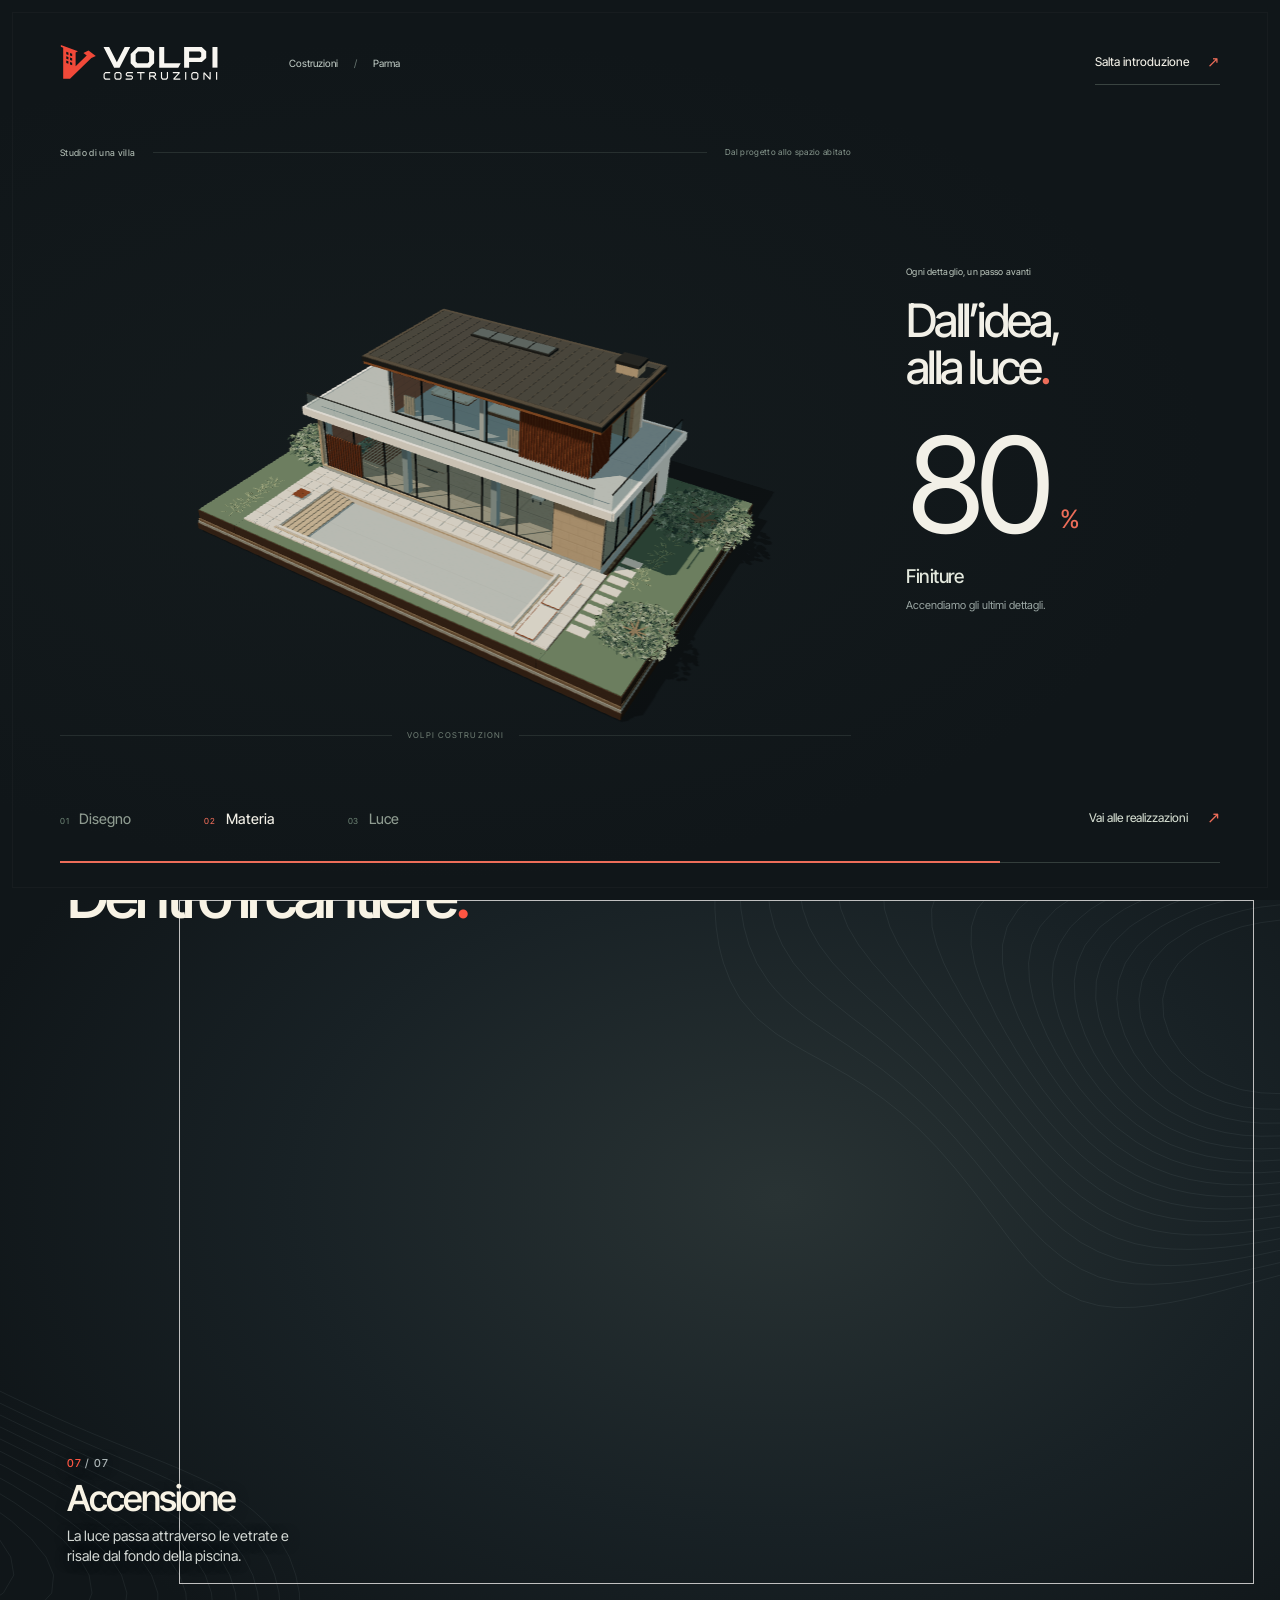
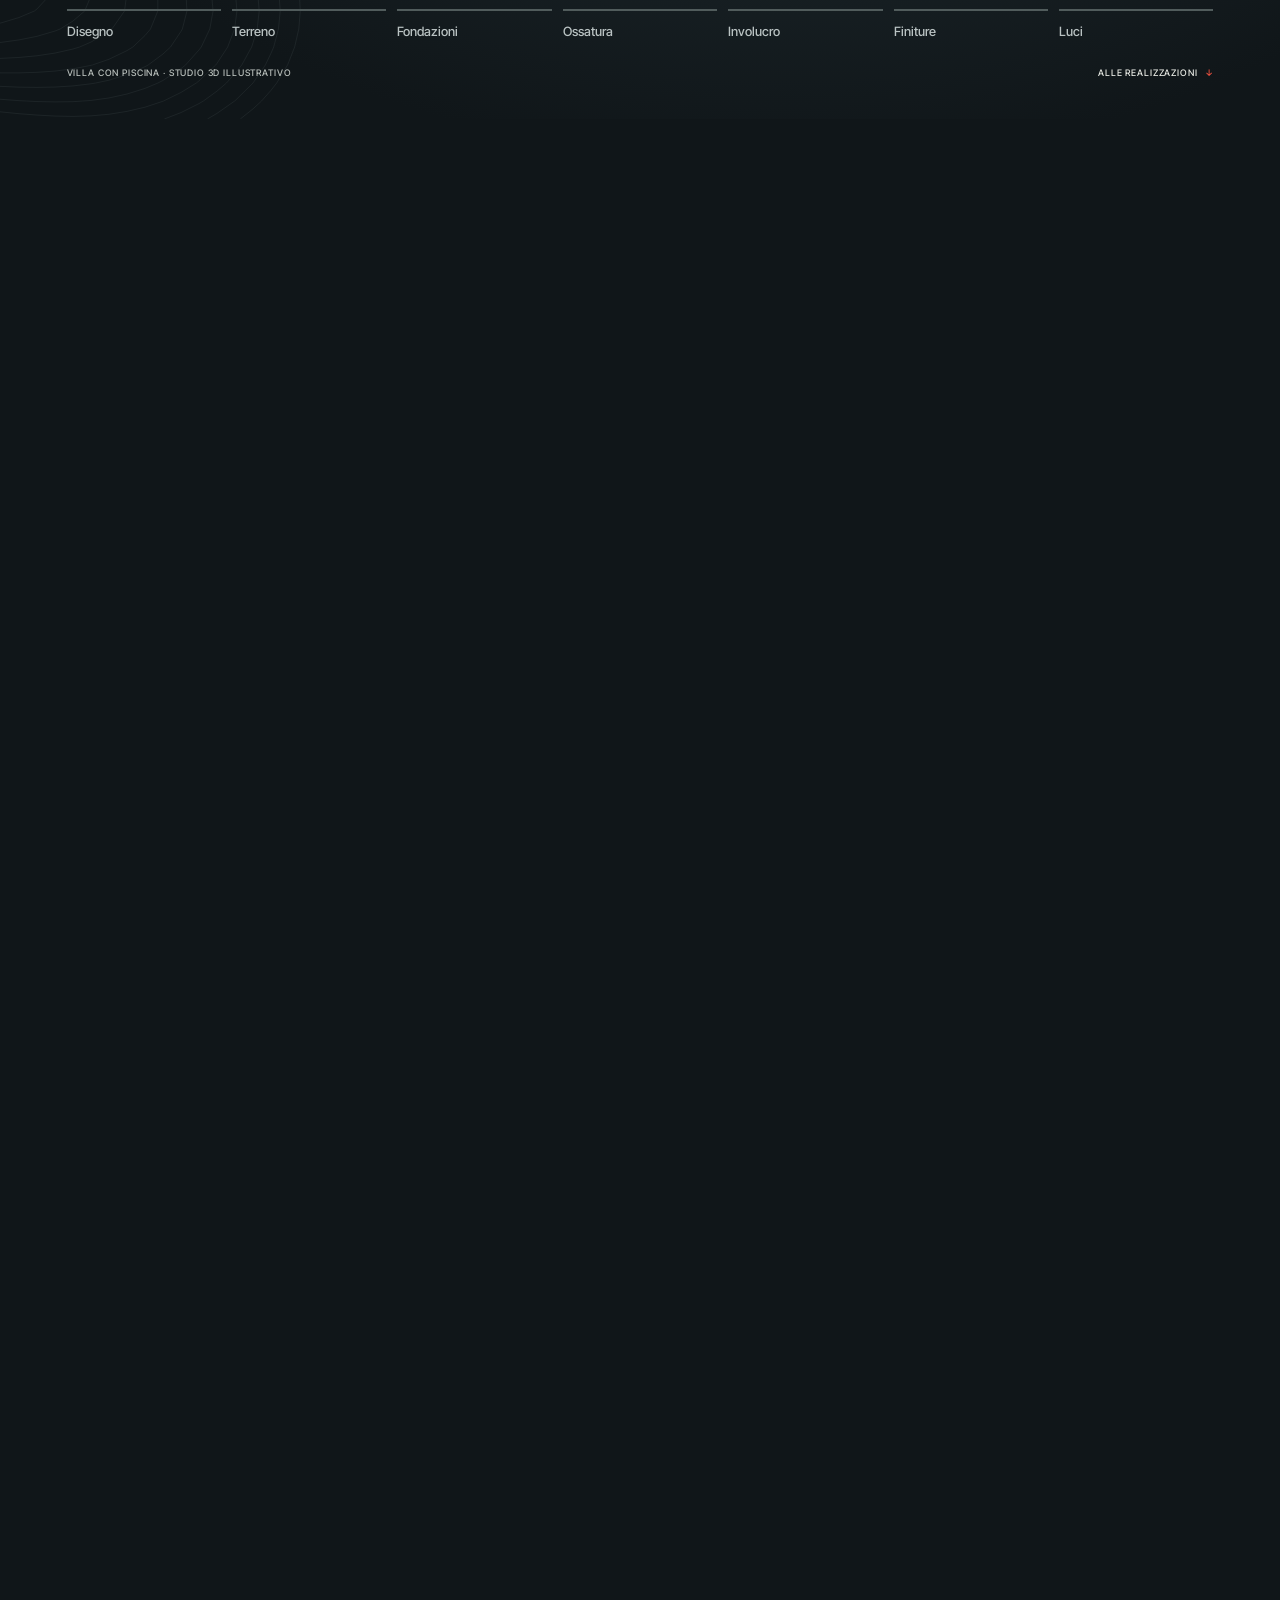
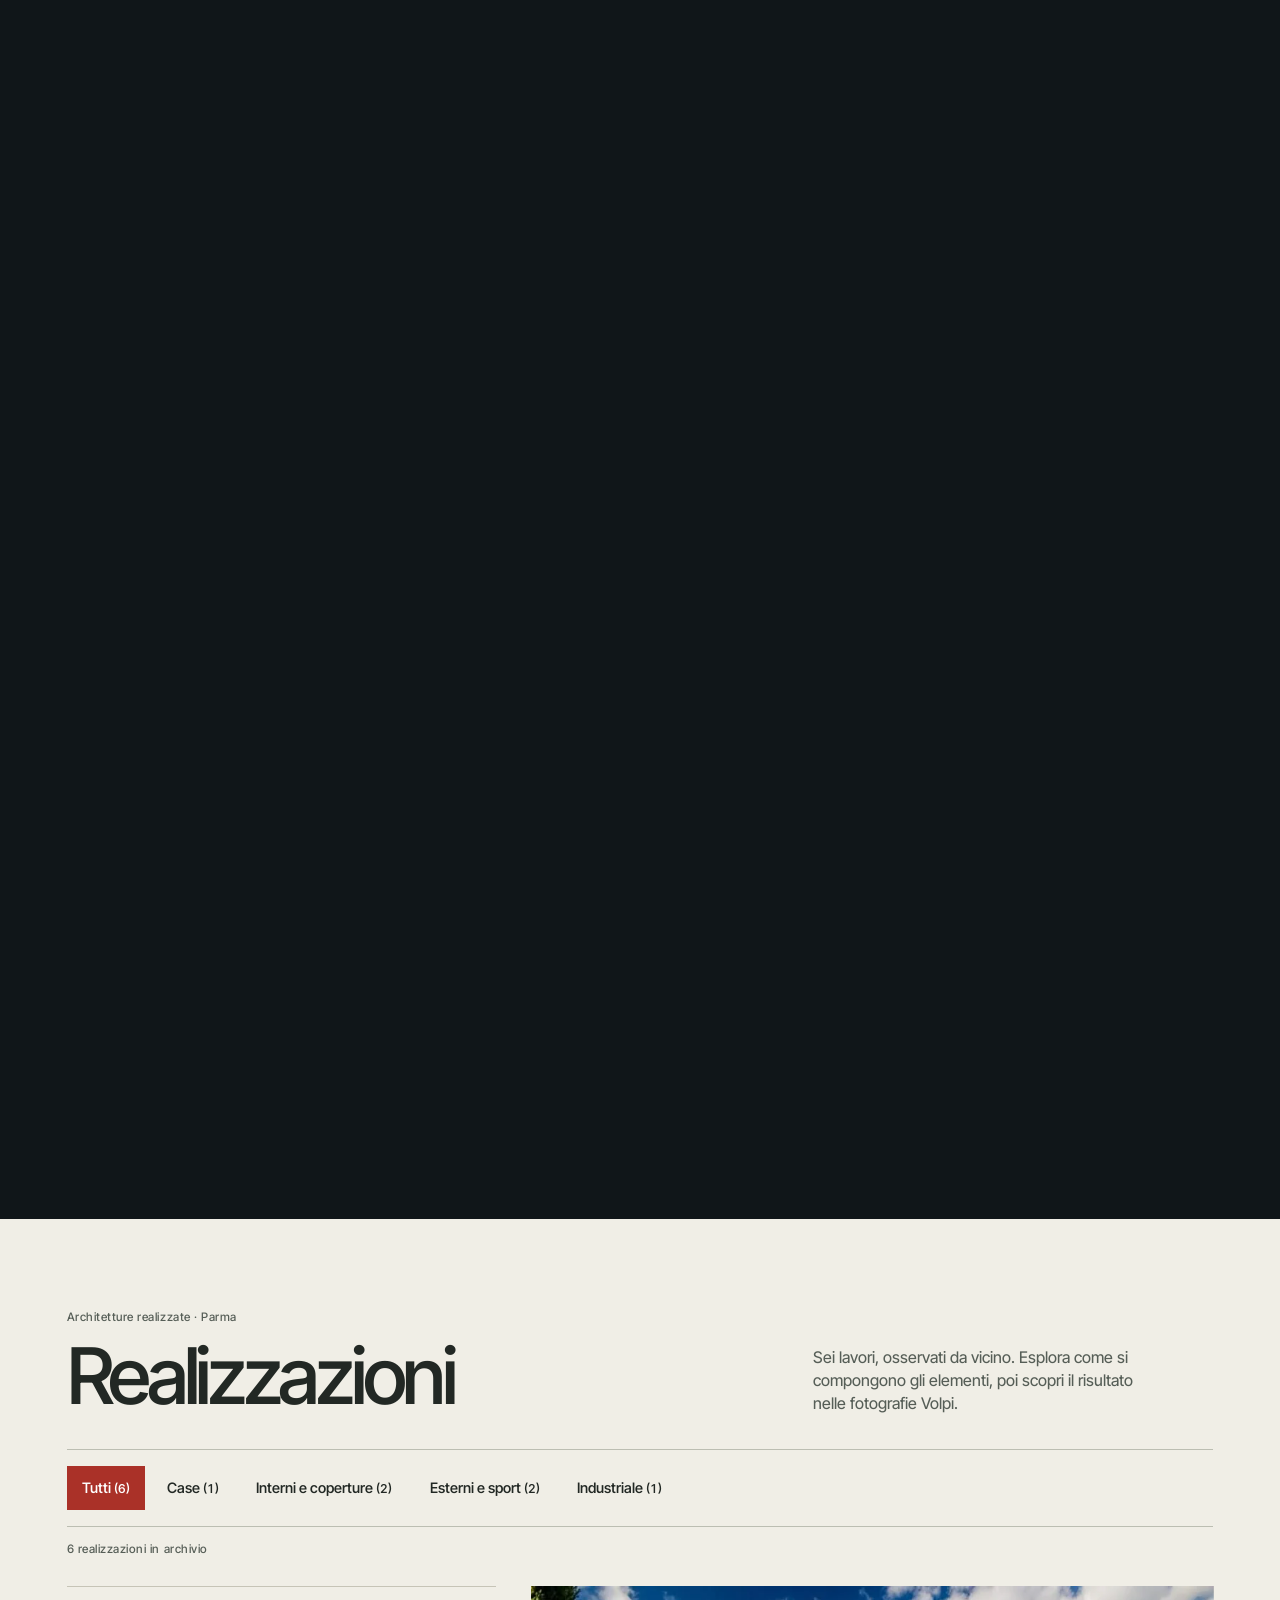
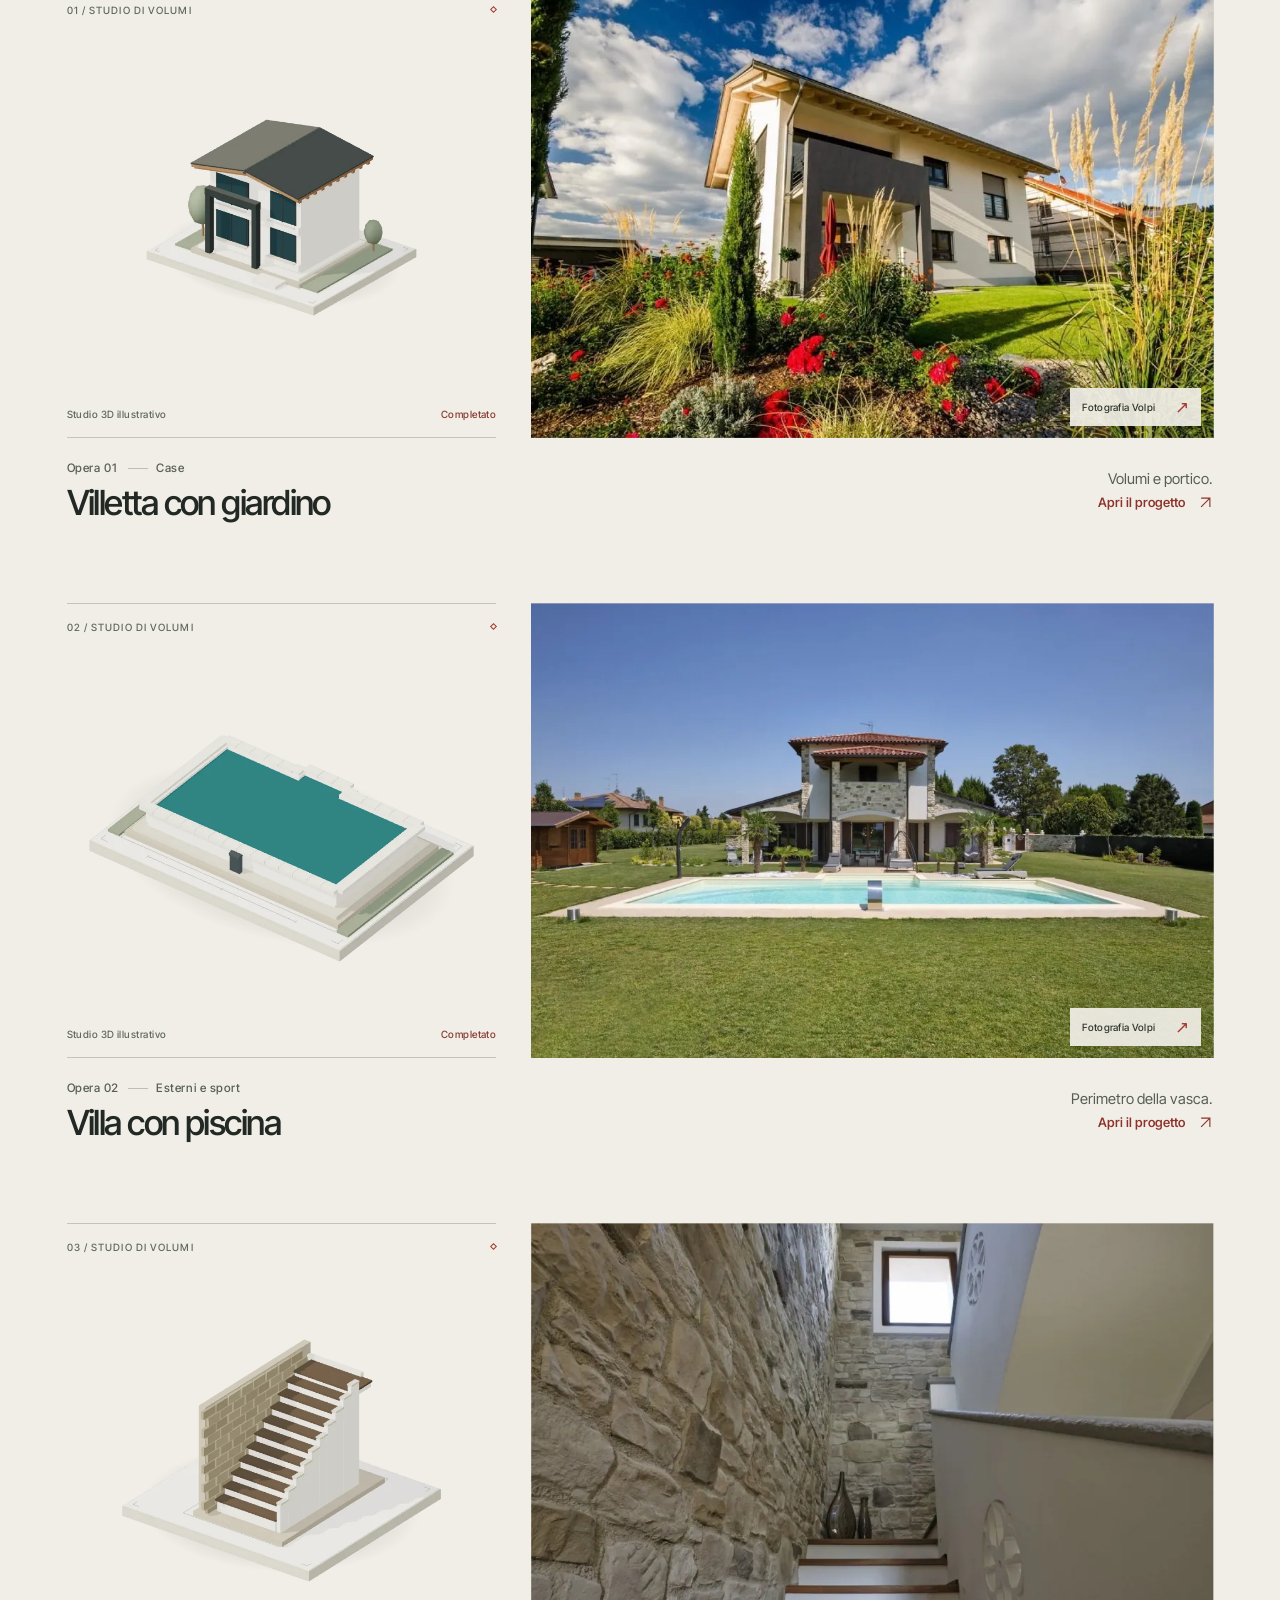
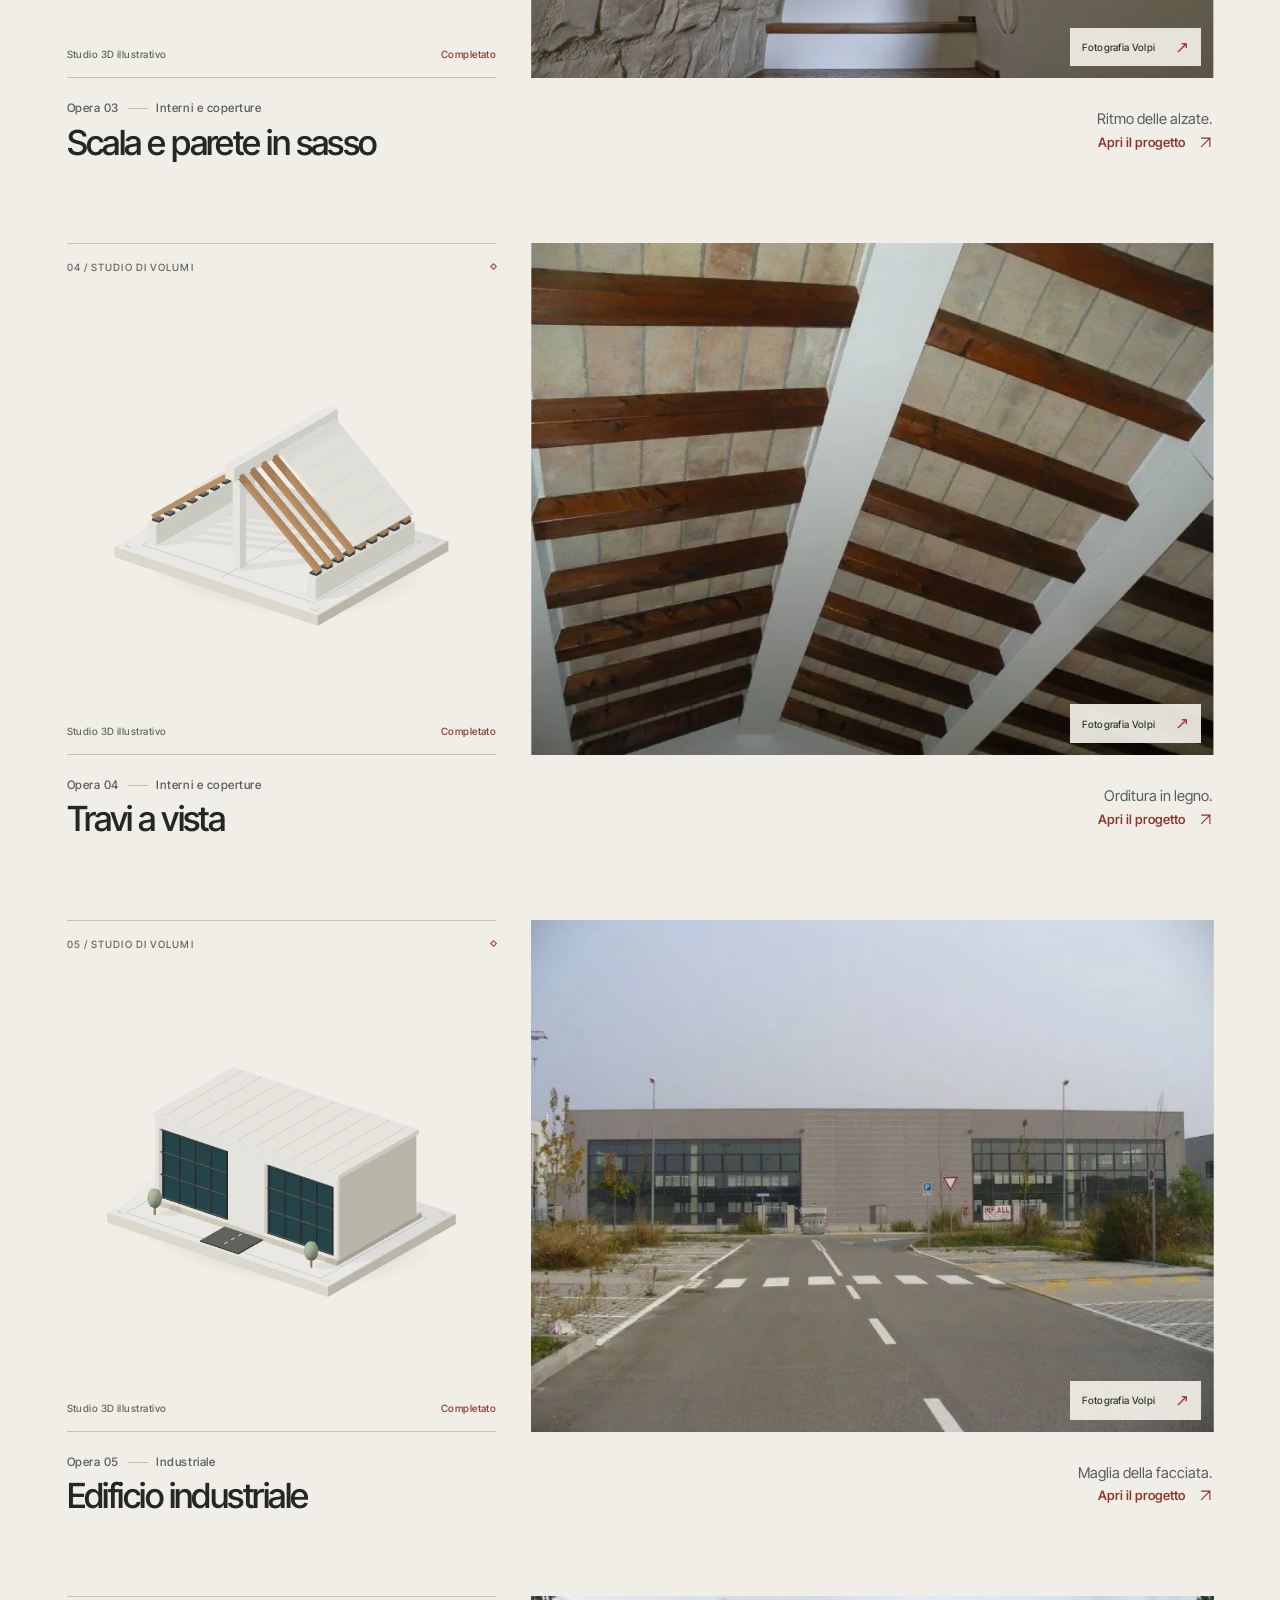
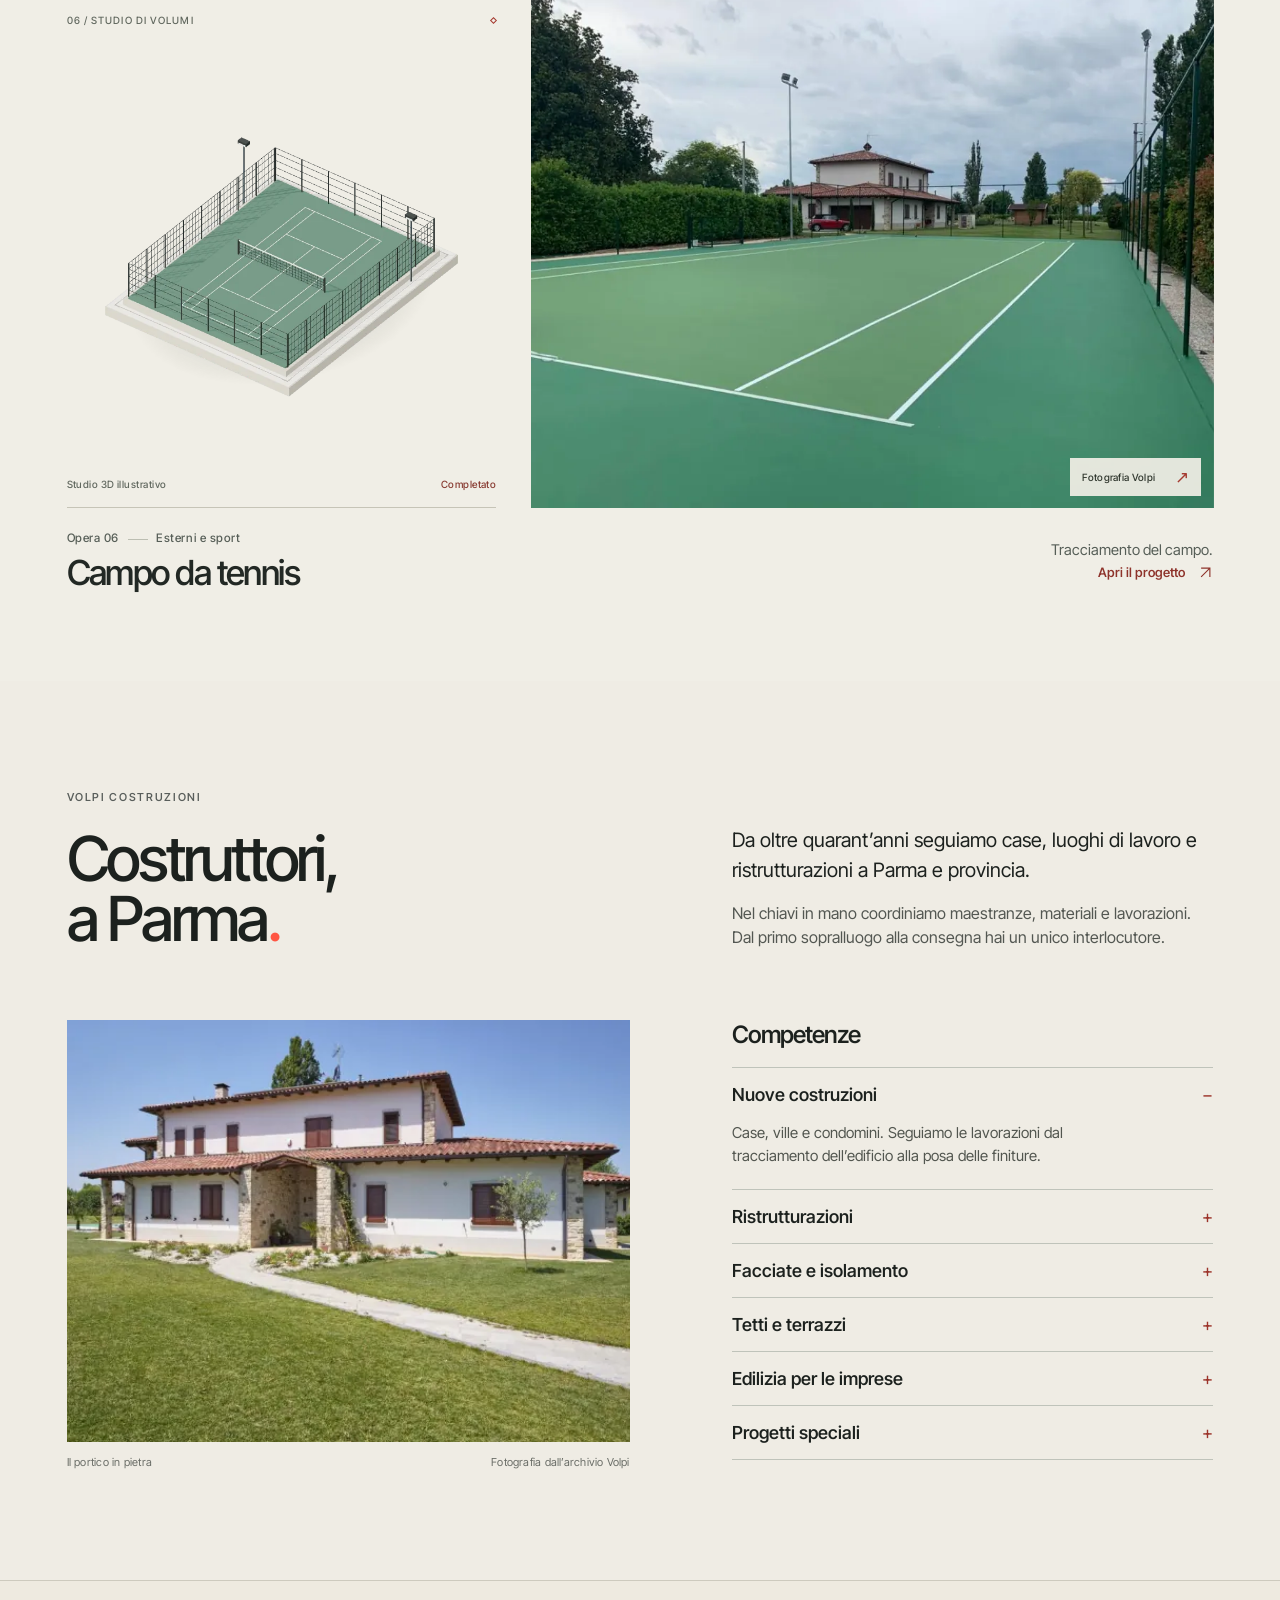
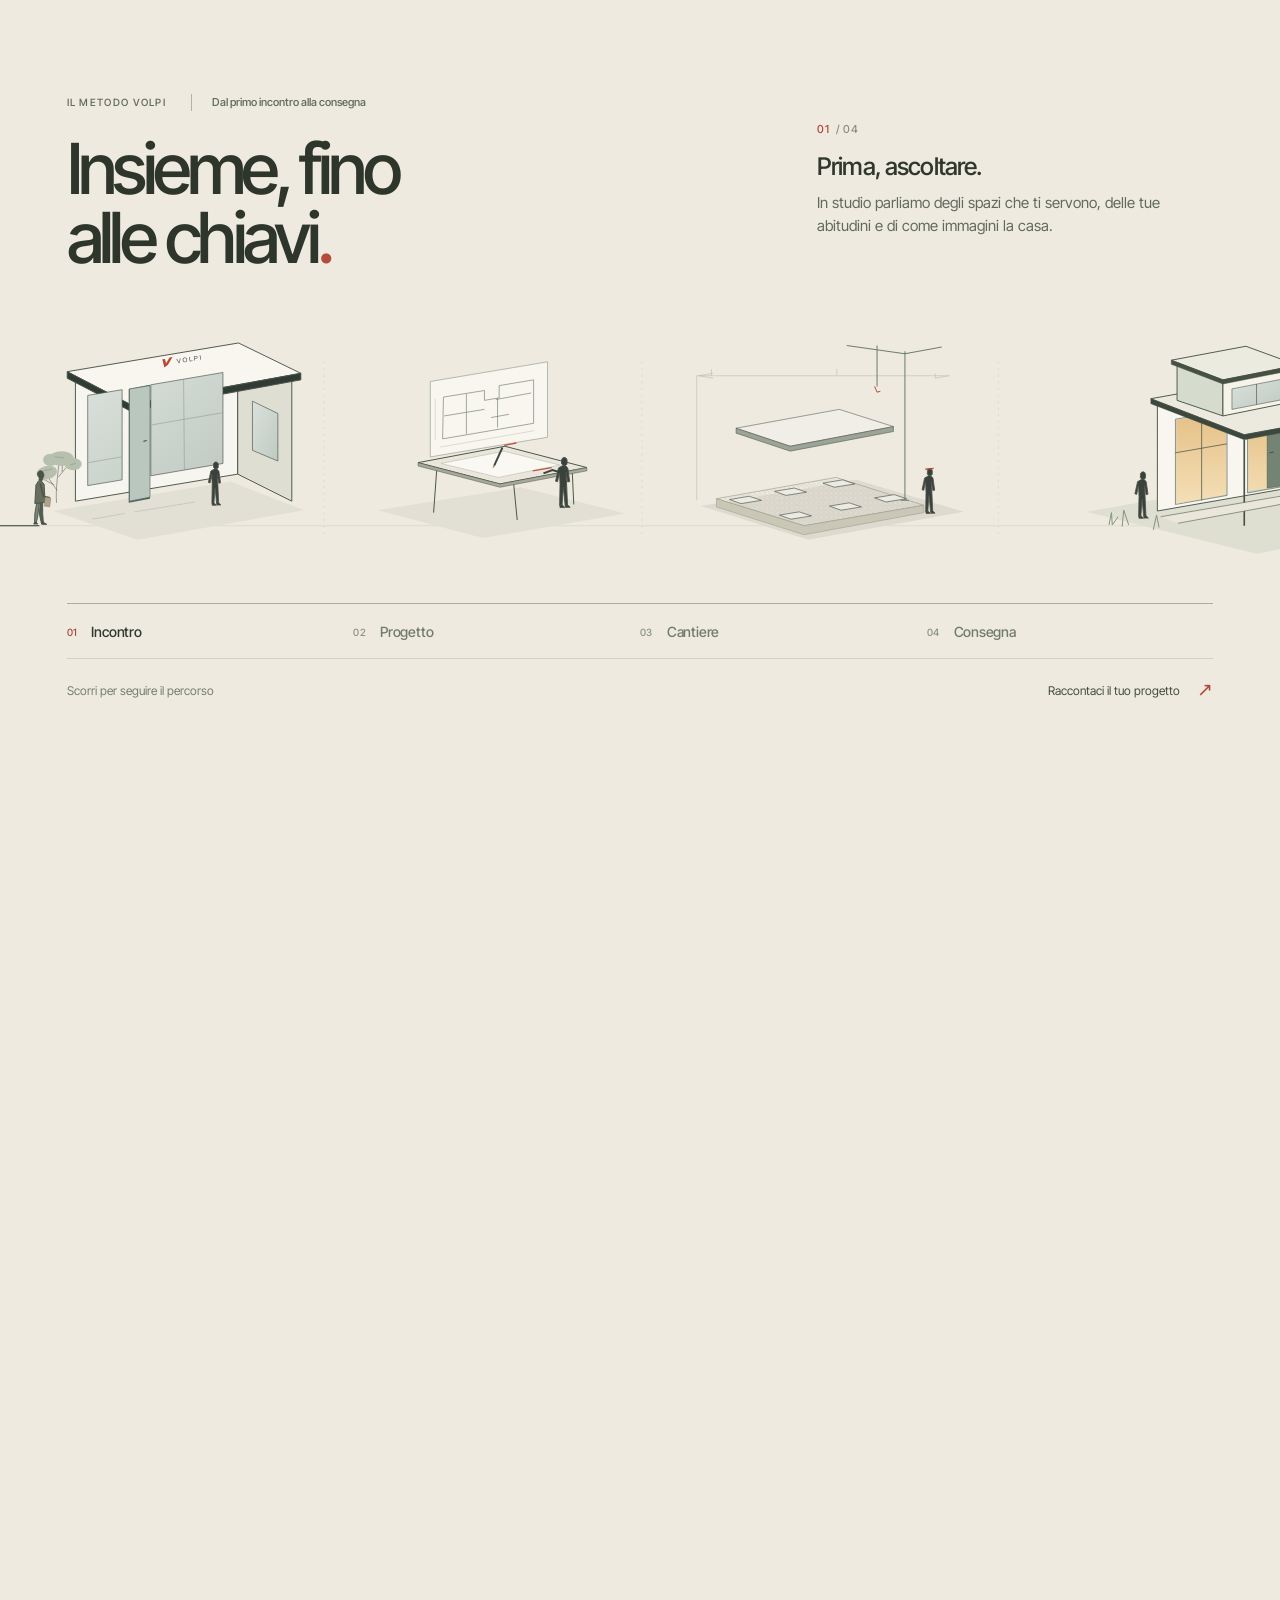
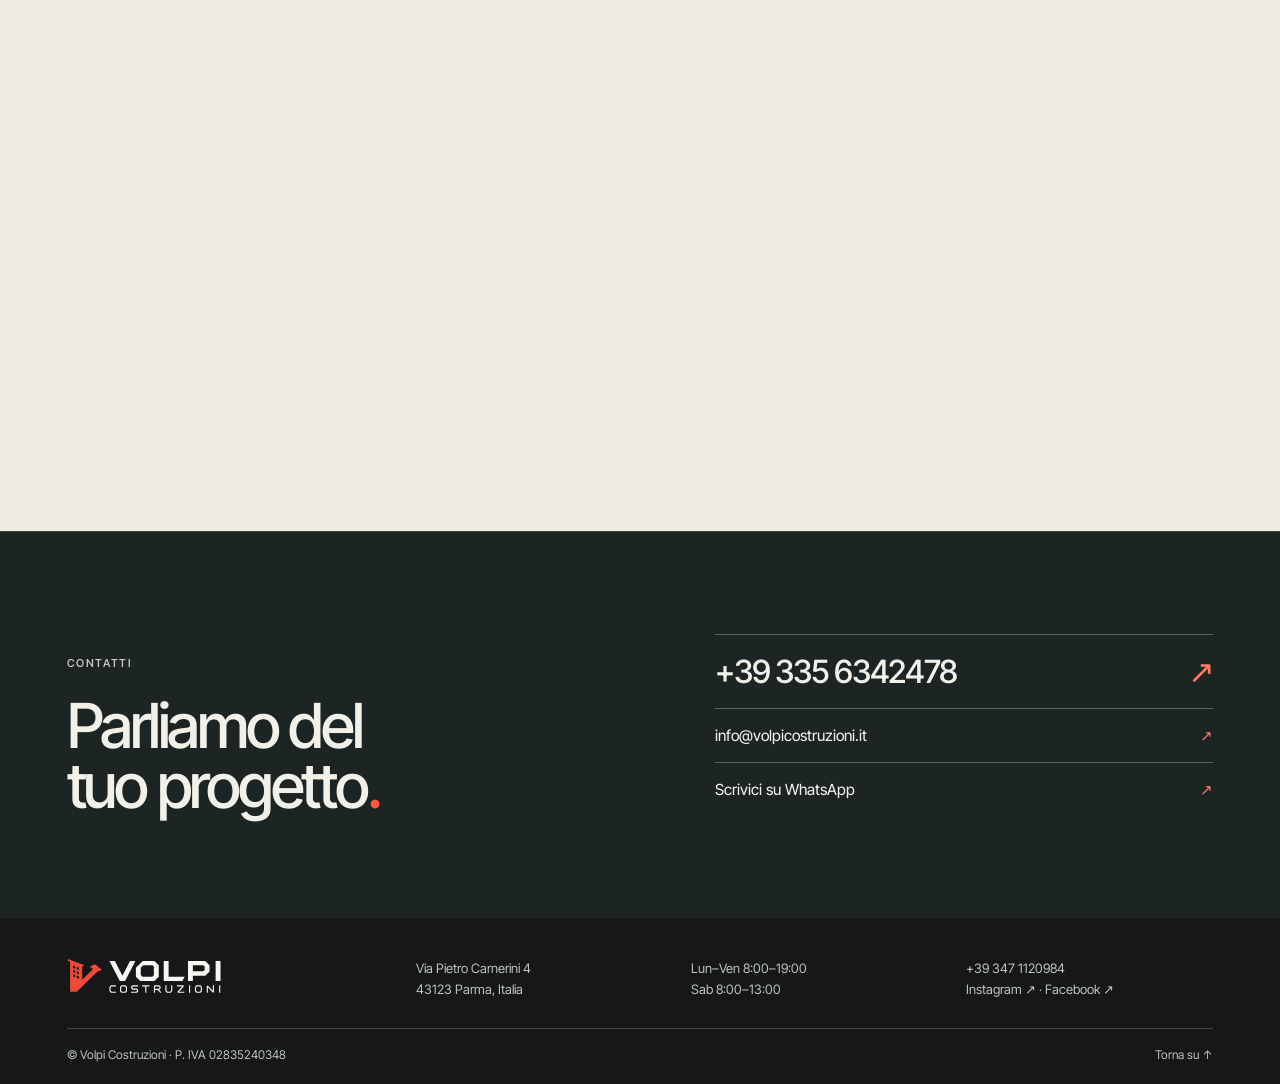
==== commit af7101e6: "Introduce architectural loading sequence with real readiness and native 4K rendering" ====
--- a/index.html
+++ b/index.html
@@ -26,24 +26,43 @@
       document.addEventListener('click', event => { if (event.target.closest('[data-entry-skip], [data-entry-work]')) release(); });
       document.addEventListener('keydown', event => { if (event.key === 'Escape') release(); });
       setTimeout(() => {
-        if (root.classList.contains('arriving')) { window.dispatchEvent(new Event('volpi:skip')); release(); }
+        if (root.classList.contains('arriving') && !document.querySelector('#arrival')?.dataset.controlled) { window.dispatchEvent(new Event('volpi:skip')); release(); }
       }, 13500);
     })();
   </script>
-  <script type="module" crossorigin src="./assets/index-B_bE0G6D.js"></script>
-  <link rel="stylesheet" crossorigin href="./assets/index-CBVEHgcB.css">
+  <script type="module" crossorigin src="./assets/index-DEknpcyg.js"></script>
+  <link rel="stylesheet" crossorigin href="./assets/index-DgH2e8Vw.css">
 </head>
 <body id="inizio">
-  <div id="arrival" class="arrival" role="dialog" aria-modal="true" aria-label="Introduzione, costruzione di una villa">
-    <div class="arrival-head"><div class="arrival-mark"><img src="data:image/svg+xml,%3csvg%20xmlns='http://www.w3.org/2000/svg'%20width='212'%20height='49'%20viewBox='0%200%20212%2049'%20role='img'%20aria-labelledby='brand-title'%3e%3ctitle%20id='brand-title'%3eVolpi%20Costruzioni%3c/title%3e%3cpath%20fill='%23F14939'%20fill-rule='evenodd'%20d='%20M1.1%201.2%2023.9%209.7%2020.8%2011.1%2020.8%2029.5%2035.6%2015.1%2031.2%2012.0%2038.0%208.6%2047.7%2016.0%2041.8%2018.4%2013.3%2046.0%204.2%2046.0%204.2%205.1%201.1%203.8Z%20M8.3%2010.2V13.5L11.2%2014.5V11.2Z%20M13.3%2012.0V15.3L16.2%2016.3V13.0Z%20M8.3%2016.1V19.4L11.2%2020.4V17.1Z%20M13.3%2017.9V21.2L16.2%2022.2V18.9Z%20M8.3%2022.0V25.3L11.2%2026.3V23.0Z%20M13.3%2023.8V27.1L16.2%2028.1V24.8Z'/%3e%3cg%20fill='%23F8F6F1'%20fill-rule='evenodd'%3e%3cpath%20d='M58%204H65.5L75.8%2024.1%2086.2%204H93.6L79.4%2031.3H72.2Z'/%3e%3cpath%20d='M103.7%204H119.5L125.5%209.8V25.5L119.5%2031.3H100.2L94.2%2025.5V13.2ZM104.2%209.9%20100.9%2013.2V23.3L103.2%2025.5H116.7L118.8%2023.4V11.9L116.8%209.9Z'/%3e%3cpath%20d='M132.3%204H139.0V25.4H161.0L157.7%2031.3H132.3Z'/%3e%3cpath%20d='M165.5%204H189.0L195.0%209.7V18.4L189.2%2024.0H172.2V31.3H165.5ZM172.2%209.8V18.2H186.5L188.3%2016.5V11.7L186.3%209.8Z'/%3e%3cpath%20d='M203.3%204H210.0V31.3H203.3Z'/%3e%3c/g%3e%3cg%20fill='none'%20stroke='%23F8F6F1'%20stroke-width='1.32'%20stroke-linecap='square'%20stroke-linejoin='bevel'%20transform='translate(-9.7%20-10.4)%20scale(1.165%201.25)'%3e%3cpath%20d='M65.1%2038.7H60.3L58.8%2040.2V44.1L60.3%2045.6H65.1'/%3e%3cpath%20d='M72.6%2038.7H76.7L78.1%2040.1V44.2L76.7%2045.6H72.6L71.2%2044.2V40.1Z'/%3e%3cpath%20d='M91.1%2038.7H85.3L84.2%2039.9V40.9L85.3%2042.1H90.0L91.2%2043.3V44.5L90.0%2045.6H84.1'/%3e%3cpath%20d='M97.2%2038.7H104.5M100.8%2038.8V45.6'/%3e%3cpath%20d='M111.0%2045.6V38.7H116.4L117.6%2039.9V41.2L116.4%2042.4H111.2M114.7%2042.4L118.1%2045.6'/%3e%3cpath%20d='M124.5%2038.7V44.1L126.0%2045.6H129.8L131.3%2044.1V38.7'/%3e%3cpath%20d='M138.1%2038.7H145.1L138.4%2045.6H145.4'/%3e%3cpath%20d='M152.2%2038.7V45.6'/%3e%3cpath%20d='M160.6%2038.7H164.7L166.1%2040.1V44.2L164.7%2045.6H160.6L159.2%2044.2V40.1Z'/%3e%3cpath%20d='M173.1%2045.6V38.7L180.2%2045.6V38.7'/%3e%3cpath%20d='M187.6%2038.7V45.6'/%3e%3c/g%3e%3c/svg%3e" width="212" height="49" alt="Volpi Costruzioni"></div><button type="button" data-entry-skip>Salta introduzione <span aria-hidden="true">↗</span></button></div>
-    <div class="arrival-scene model-slot" aria-hidden="true"><img class="stage-plate" src="./villa/00.webp" alt="" fetchpriority="high"></div>
-    <div class="arrival-foot">
-      <div class="arrival-titles"><p class="entry-label">Costruzione della villa</p><p class="arrival-title" data-entry-title>Disegno su carta</p></div>
-      <div class="entry-counter" aria-hidden="true"><span data-entry-count>0</span><small>%</small></div>
-      <div class="entry-track" role="progressbar" aria-label="Avanzamento della costruzione" aria-valuemin="0" aria-valuemax="100" aria-valuenow="0"><i></i></div>
-      <a class="entry-work" href="#lavori" data-entry-work>Vai alle realizzazioni <span aria-hidden="true">↗</span></a>
-    </div>
+<div id="arrival" class="arrival arrival-atrium" role="dialog" aria-modal="true" aria-labelledby="arrival-heading" data-entry-act="disegno">
+  <div class="arrival-head">
+    <div class="arrival-mark"><img src="data:image/svg+xml,%3csvg%20xmlns='http://www.w3.org/2000/svg'%20width='212'%20height='49'%20viewBox='0%200%20212%2049'%20role='img'%20aria-labelledby='brand-title'%3e%3ctitle%20id='brand-title'%3eVolpi%20Costruzioni%3c/title%3e%3cpath%20fill='%23F14939'%20fill-rule='evenodd'%20d='%20M1.1%201.2%2023.9%209.7%2020.8%2011.1%2020.8%2029.5%2035.6%2015.1%2031.2%2012.0%2038.0%208.6%2047.7%2016.0%2041.8%2018.4%2013.3%2046.0%204.2%2046.0%204.2%205.1%201.1%203.8Z%20M8.3%2010.2V13.5L11.2%2014.5V11.2Z%20M13.3%2012.0V15.3L16.2%2016.3V13.0Z%20M8.3%2016.1V19.4L11.2%2020.4V17.1Z%20M13.3%2017.9V21.2L16.2%2022.2V18.9Z%20M8.3%2022.0V25.3L11.2%2026.3V23.0Z%20M13.3%2023.8V27.1L16.2%2028.1V24.8Z'/%3e%3cg%20fill='%23F8F6F1'%20fill-rule='evenodd'%3e%3cpath%20d='M58%204H65.5L75.8%2024.1%2086.2%204H93.6L79.4%2031.3H72.2Z'/%3e%3cpath%20d='M103.7%204H119.5L125.5%209.8V25.5L119.5%2031.3H100.2L94.2%2025.5V13.2ZM104.2%209.9%20100.9%2013.2V23.3L103.2%2025.5H116.7L118.8%2023.4V11.9L116.8%209.9Z'/%3e%3cpath%20d='M132.3%204H139.0V25.4H161.0L157.7%2031.3H132.3Z'/%3e%3cpath%20d='M165.5%204H189.0L195.0%209.7V18.4L189.2%2024.0H172.2V31.3H165.5ZM172.2%209.8V18.2H186.5L188.3%2016.5V11.7L186.3%209.8Z'/%3e%3cpath%20d='M203.3%204H210.0V31.3H203.3Z'/%3e%3c/g%3e%3cg%20fill='none'%20stroke='%23F8F6F1'%20stroke-width='1.32'%20stroke-linecap='square'%20stroke-linejoin='bevel'%20transform='translate(-9.7%20-10.4)%20scale(1.165%201.25)'%3e%3cpath%20d='M65.1%2038.7H60.3L58.8%2040.2V44.1L60.3%2045.6H65.1'/%3e%3cpath%20d='M72.6%2038.7H76.7L78.1%2040.1V44.2L76.7%2045.6H72.6L71.2%2044.2V40.1Z'/%3e%3cpath%20d='M91.1%2038.7H85.3L84.2%2039.9V40.9L85.3%2042.1H90.0L91.2%2043.3V44.5L90.0%2045.6H84.1'/%3e%3cpath%20d='M97.2%2038.7H104.5M100.8%2038.8V45.6'/%3e%3cpath%20d='M111.0%2045.6V38.7H116.4L117.6%2039.9V41.2L116.4%2042.4H111.2M114.7%2042.4L118.1%2045.6'/%3e%3cpath%20d='M124.5%2038.7V44.1L126.0%2045.6H129.8L131.3%2044.1V38.7'/%3e%3cpath%20d='M138.1%2038.7H145.1L138.4%2045.6H145.4'/%3e%3cpath%20d='M152.2%2038.7V45.6'/%3e%3cpath%20d='M160.6%2038.7H164.7L166.1%2040.1V44.2L164.7%2045.6H160.6L159.2%2044.2V40.1Z'/%3e%3cpath%20d='M173.1%2045.6V38.7L180.2%2045.6V38.7'/%3e%3cpath%20d='M187.6%2038.7V45.6'/%3e%3c/g%3e%3c/svg%3e" width="212" height="49" alt="Volpi Costruzioni"></div>
+    <p class="arrival-edition">Costruzioni <span aria-hidden="true">/</span> Parma</p>
+    <button type="button" data-entry-skip>Salta introduzione <span aria-hidden="true">↗</span></button>
   </div>
+
+  <div class="arrival-studio-label" aria-hidden="true"><span>Studio di una villa</span><span class="arrival-studio-rule"></span><span>Dal progetto allo spazio abitato</span></div>
+  <div class="arrival-scene model-slot" aria-hidden="true"><img class="stage-plate" src="./villa/00.webp" width="1120" height="800" alt="" fetchpriority="high"></div>
+  <div class="arrival-stage-edge" aria-hidden="true"><i></i><span>Volpi Costruzioni</span><i></i></div>
+
+  <div class="arrival-narrative">
+    <p class="arrival-overtitle">Ogni dettaglio, un passo avanti</p>
+    <h2 class="arrival-manifest" id="arrival-heading">Dall’idea,<br>alla luce<span>.</span></h2>
+    <div class="entry-counter" aria-hidden="true"><span data-entry-count>0</span><small>%</small></div>
+    <p class="arrival-title" data-entry-title>Disegno su carta</p>
+    <p class="entry-status" data-entry-status role="status" aria-live="polite" aria-atomic="true">Preparazione della visita</p>
+  </div>
+
+  <div class="arrival-foot">
+    <ol class="arrival-chapters" aria-label="Le tre fasi della visita">
+      <li data-entry-chapter="disegno"><span class="arrival-chapter-number" aria-hidden="true">01</span><span>Disegno</span></li>
+      <li data-entry-chapter="materia"><span class="arrival-chapter-number" aria-hidden="true">02</span><span>Materia</span></li>
+      <li data-entry-chapter="luce"><span class="arrival-chapter-number" aria-hidden="true">03</span><span>Luce</span></li>
+    </ol>
+    <a class="entry-work" href="#lavori" data-entry-work>Vai alle realizzazioni <span aria-hidden="true">↗</span></a>
+    <div class="entry-track" role="progressbar" aria-label="Caricamento del sito" aria-valuemin="0" aria-valuemax="100" aria-valuenow="0"><i></i></div>
+  </div>
+</div>
   <div id="site-content">
   <a class="skip-link" href="#contenuto">Vai al contenuto</a>
   <header class="masthead">
--- a/assets/index-DgH2e8Vw.css
+++ b/assets/index-DgH2e8Vw.css
@@ -0,0 +1 @@
+@font-face{font-family:Oxanium;src:url(./oxanium-latin-variable-BwpvAp5U.woff2)format("woff2");font-style:normal;font-weight:400 800;font-display:swap}:root{--volpi-display:"Oxanium", "Inter Tight", Arial, sans-serif;--volpi-signal:#f14939}@font-face{font-family:Inter Tight;src:url(./inter-tight-latin-wght-normal-DX-nOvPD.woff2)format("woff2");font-style:normal;font-weight:100 900;font-display:swap}:root{--page:#151718;--paper:#eeeee8;--ink:#1c2021;--signal:#ff5643;--display:var(--volpi-display);--sans:"Inter Tight", Arial, sans-serif;--mono:ui-monospace, "SFMono-Regular", Consolas, monospace;--edge:clamp(24px, 5.2vw, 96px);--line:#cacbc4;--lightningcss-light:initial;--lightningcss-dark: ;color-scheme:light}*{box-sizing:border-box}body{background:var(--page);color:var(--paper);font-family:var(--sans);-webkit-font-smoothing:antialiased;margin:0}html{scroll-behavior:smooth}button,input{font:inherit}button{cursor:pointer}button,a{touch-action:manipulation}a{color:inherit;text-decoration:none}img{max-width:100%;display:block}button:focus-visible,a:focus-visible,input:focus-visible,summary:focus-visible{outline-offset:4px;outline:3px solid #ff6e53}[hidden]{display:none!important}h1,h2,h3,p,figure{margin:0}::selection{color:#fff;background:#b72d24}.wrap{width:100%;max-width:1920px;padding-inline:var(--edge);margin-inline:auto}.skip-link{z-index:20;color:#151515;background:#fff;padding:1rem;position:fixed;top:1rem;left:1rem;transform:translateY(-180%)}.skip-link:focus{transform:none}.masthead{height:80px;padding-inline:var(--edge);z-index:5;background:#141617;justify-content:space-between;align-items:center;max-width:1920px;margin:auto;display:flex;position:relative}.mast-logo{flex-shrink:0;align-items:center;display:flex}.mast-logo img{width:184px;height:auto}.masthead nav{align-items:center;gap:clamp(20px,2.8vw,56px);display:flex}.masthead nav a{letter-spacing:.012em;align-items:center;min-height:44px;font-size:14px;font-weight:480;display:inline-flex}.masthead nav a:hover{color:#fc8473}.masthead .nav-talk{border:1px solid #606264;gap:27px;margin-left:12px;padding:0 17px}.nav-talk span{color:var(--signal);font-size:20px}.menu-switch{display:none}.cover{isolation:isolate;background:#171e27;max-width:1920px;margin:auto;position:relative;overflow:hidden}.cover-images,.cover-images img,.cover-images:after{width:100%;height:100%;position:absolute;inset:0}.cover-images{z-index:-1}.cover-images img{object-fit:cover;object-position:65% 46%;opacity:0}.cover-images img.current{opacity:1}.cover-images:after{content:"";z-index:2;background:linear-gradient(90deg,#090e17a8,#090e1742 37%,#0000 67%),linear-gradient(#0000 78%,#090c10c9 100%)}.cover-inner{flex-direction:column;justify-content:center;min-height:clamp(525px,91svh - 80px,900px);padding-top:48px;padding-bottom:116px;display:flex;position:relative}.cover-copy{width:fit-content;max-width:min(72%,920px)}.location,.rubric,.plate-credit{font:550 11px/1.4 var(--display);text-transform:uppercase;letter-spacing:.15em}.location{color:#fcfcf8;align-items:center;gap:12px;margin-bottom:clamp(22px,3vh,40px);display:flex}.location span{background:var(--signal);width:30px;height:2px;display:block}.cover h1{color:#f9f8f1;font:520 clamp(66px,7.65vw,143px)/.94 var(--display);letter-spacing:-.064em}.cover h1 span,.film-intro h2 span,.company-intro h2 span,.contact h2 span{color:var(--signal)}.cover-summary{color:#f2f1ea;text-wrap:pretty;max-width:37ch;margin-top:22px;font-size:clamp(16px,1.22vw,22px);line-height:1.45}.film-link{align-items:center;gap:13px;min-height:44px;margin-top:27px;padding:0 16px 0 0;font-size:14px;font-weight:600;display:inline-flex}.play-round{border:1px solid #e8e8e0;border-radius:50%;flex:none;place-items:center;width:42px;height:42px;padding-left:2px;font:10px/1 Arial;transition:background .25s,color .25s;display:grid}.film-link:hover .play-round{background:var(--paper);color:var(--ink)}.cover-bottom{bottom:23px;right:var(--edge);left:var(--edge);border-top:1px solid #ffffff65;justify-content:space-between;align-items:center;gap:20px;padding-top:14px;display:flex;position:absolute}.cover-down{align-items:center;gap:10px;min-height:44px;font-size:13px;display:inline-flex}.cover-down span{color:#ff795f;font:22px var(--sans)}.plate-picker,.plate-buttons{align-items:center;display:flex}.plate-picker{gap:22px}.plate-credit{letter-spacing:.12em;color:#e3e3dc;font-size:9px}.plate-buttons{background:#171c20ce;border:1px solid #ffffff60;gap:1px;padding:2px}.plate-buttons button{color:#f0eee9;background:0 0;border:0;min-height:38px;padding:0 14px;font-size:12px}.plate-buttons button[aria-pressed=true]{color:#17191a;background:#f0eee9}.rubric{color:#595e5b;margin:0 0 24px}.film-section,.company{background:var(--paper);color:var(--ink);padding-block:clamp(72px,8.5vw,155px)}.film-layout{grid-template-columns:minmax(220px,.8fr) minmax(0,2.1fr);align-items:center;gap:clamp(30px,5vw,85px);display:grid}.film-intro h2,.company-intro h2,.contact h2{font:540 clamp(50px,4.85vw,96px)/.97 var(--display);letter-spacing:-.068em}.film-description{color:#505450;max-width:31ch;margin-top:21px;font-size:16px;line-height:1.5}.chapter-list{border-top:1px solid var(--line);margin-top:28px;display:grid}.chapter-list button{border:0;border-bottom:1px solid var(--line);text-align:left;color:#565953;background:0 0;align-items:center;gap:17px;min-width:0;min-height:40px;padding:0 8px;font-size:15px;display:flex;position:relative}.chapter-list button span{font:11px var(--mono);color:#6c6f69}.chapter-list button[aria-pressed=true]{color:var(--ink);background:#e5e5dd;font-weight:700}.chapter-list button[aria-pressed=true]:before{content:"";background:#c93c2d;width:3px;height:14px;position:absolute;left:0}.film-figure{align-self:center;min-width:0;position:relative}.film-view{aspect-ratio:16/9;background:#d6d6cd;position:relative;overflow:hidden}.film-view video,.film-view img{object-fit:contain;width:100%;height:100%;display:block}.film-view img{position:absolute;inset:0}.film-figure.playback .film-still{visibility:hidden}.transport{color:#f4f5ed;background:#262927;align-items:center;gap:14px;padding:0 9px;display:flex}.transport button{width:44px;height:44px;color:inherit;background:0 0;border:0;flex:none;place-items:center;font-size:14px;display:grid}.transport button:disabled{opacity:.45;cursor:default}.transport-time{font:12px var(--mono);font-variant-numeric:tabular-nums}.film-scrub{accent-color:#ff725a;color:#ff725a;cursor:pointer;flex:1;min-width:40px;height:24px}.film-figure figcaption,.company-photo figcaption{color:#696c66;justify-content:space-between;gap:8px;padding-top:12px;font-size:12px;line-height:1.4;display:flex}.phase-caption{color:#292d29;font-weight:600}.film-figure:fullscreen{background:#171918;flex-direction:column;justify-content:center;width:100vw;height:100dvh;display:flex}.film-figure:fullscreen .film-view{background:#171918;flex:1;min-height:0}.film-figure:fullscreen figcaption{display:none}.inline-link{padding:10px 0;text-decoration:underline;display:inline-block}.company-grid{grid-template-columns:1.17fr 1fr;gap:clamp(42px,5.5vw,95px) clamp(40px,8vw,165px);display:grid}.company-copy{align-self:end;max-width:48ch;font-size:clamp(18px,1.55vw,27px);line-height:1.45}.company-copy p+p{color:#535752;margin-top:16px;font-size:16px;line-height:1.5}.company-photo img{aspect-ratio:4/3;object-fit:cover;width:100%;height:auto}.scope{align-self:start}.scope h3{font:550 24px var(--display);letter-spacing:-.04em;margin-bottom:18px}.scope details{border-top:1px solid #bfc3ba}.scope details:last-child{border-bottom:1px solid #bfc3ba}.scope summary{cursor:pointer;justify-content:space-between;align-items:center;gap:16px;min-height:53px;font-size:clamp(17px,1.4vw,24px);font-weight:550;list-style:none;display:flex}.scope summary::-webkit-details-marker{display:none}.scope summary:after{content:"+";color:#9c342a;font-weight:400}.scope details[open] summary:after{content:"−"}.scope details p{color:#52564f;max-width:43ch;padding:0 24px 22px 0;font-size:15px;line-height:1.55}.contact{color:#f1f1e9;background:#222525;border-top:1px solid #393c3b}.contact-layout{grid-template-columns:1.1fr .9fr;align-items:end;gap:40px;padding-block:clamp(72px,8vw,140px);display:grid}.contact .rubric{color:#c7c9c1}.contact-panel{display:grid}.contact-panel a{overflow-wrap:anywhere;border-top:1px solid #5b5c58;justify-content:space-between;align-items:center;gap:9px;padding:14px 0;display:flex}.contact-panel a span{color:#ff7862}.contact-phone{font:520 clamp(21px,2.5vw,40px) var(--display);letter-spacing:-.04em}.contact-mail,.contact-wa{font-size:clamp(15px,1.2vw,21px)}.foot{color:#bec3bc;grid-template-columns:1.3fr 1fr 1fr 1fr;gap:28px;padding-block:40px 20px;font-size:13px;line-height:1.6;display:grid}.foot img{width:155px;height:auto}.foot address{font-style:normal}.foot a{white-space:nowrap}.foot a:hover,.contact-panel a:hover{color:#fff;text-decoration:underline}.foot-end{border-top:1px solid #454846;grid-column:1/-1;justify-content:space-between;padding-top:16px;font-size:12px;display:flex}.fallback-gallery{padding-block:60px}.fallback-gallery figure{max-width:600px;margin-top:28px}@media (width>=1800px){.film-description,.cover-summary{font-size:21px}.chapter-list button{min-height:50px}}@media (width<=980px){.film-layout{grid-template-columns:minmax(195px,.65fr) minmax(0,1.55fr);gap:28px}.plate-picker{gap:14px}.cover h1{font-size:clamp(65px,8.4vw,90px)}.film-intro h2,.company-intro h2,.contact h2{font-size:clamp(46px,6vw,66px)}.company-grid{gap:44px}.foot{grid-template-columns:1.2fr 1fr 1fr;gap:24px}.foot>a:first-child{grid-column:1/-1}}@media (width<=760px){:root{--edge:clamp(20px,5.4vw,39px)}.masthead{flex-wrap:wrap;gap:0;height:auto;min-height:68px}.mast-logo{min-height:68px}.mast-logo img{width:150px}.menu-switch{color:#f4f4ed;background:0 0;border:0;align-items:center;gap:12px;min-height:44px;padding:0 0 0 12px;font-size:13px;display:flex}.menu-switch i{border-block:1px solid #ff7b6b;width:18px;height:7px}.menu-switch[aria-expanded=true] i{border-bottom:0;height:1px}.masthead nav{gap:0;width:100%;padding:0 0 16px;display:grid}.masthead nav a{border-top:1px solid #434543;min-height:48px}.masthead .nav-talk{border:0;border-top:1px solid #434543;gap:12px;margin:0;padding:0}.cover-inner{min-height:clamp(500px,82svh - 40px,730px);padding-top:48px;padding-bottom:115px}.cover-copy{max-width:88%}.cover h1{font-size:clamp(54px,10vw,83px)}.cover-images img{object-position:60% center}.cover-images:after{background:linear-gradient(90deg,#10161f98,#0000 96%),linear-gradient(#0000 65%,#0c1015dc)}.cover-summary{max-width:27ch;font-size:15px}.location{font-size:10px}.cover-down{display:none}.cover-bottom{padding-top:10px;bottom:13px}.plate-picker{justify-content:space-between;width:100%}.plate-buttons button{min-height:40px;padding-inline:11px}.plate-credit{max-width:12ch;font-size:9px}.film-section,.company{padding-block:65px}.film-layout{flex-direction:column;align-items:stretch;gap:24px;display:flex}.film-intro{grid-template-columns:1fr 1fr;align-items:end;column-gap:20px;display:grid}.film-intro .rubric{grid-column:1/-1}.rubric{margin-bottom:16px}.film-description{margin-top:0;font-size:14px}.chapter-list{border:0;flex-wrap:wrap;grid-column:1/-1;gap:5px 12px;margin-top:19px;display:flex}.chapter-list button{border:0;border-bottom:1px solid #afb1a9;gap:4px;min-height:38px;padding:0 4px;font-size:13px}.chapter-list button span{font-size:9px}.chapter-list button[aria-pressed=true]{border-bottom-color:#bd4131}.chapter-list button[aria-pressed=true]:before{display:none}.film-figure{align-self:stretch}.company-grid,.contact-layout{grid-template-columns:1fr;gap:28px}.company-photo{margin-top:5px}.contact-layout{gap:42px}.foot{grid-template-columns:repeat(2,1fr);font-size:12px}}@media (width<=440px){.cover-inner{justify-content:flex-end;min-height:clamp(510px,84svh - 40px,690px);padding-bottom:113px}.cover-images img{object-position:65% center}.cover-images:after{background:linear-gradient(#0000 9%,#0c15216b 45%,#071018e8 100%),linear-gradient(90deg,#1017224d,#0000 75%)}.cover-copy{max-width:100%}.cover h1{font-size:clamp(52px,12.7vw,62px)}.cover-summary{margin-top:14px}.film-link{margin-top:15px}.film-intro{grid-template-columns:1fr}.film-intro h2 br{display:none}.film-description{max-width:37ch;margin-top:15px}.film-intro h2,.company-intro h2,.contact h2{font-size:clamp(39px,10.2vw,48px)}.chapter-list{gap:2px 8px}.chapter-list button{font-size:12px}.chapter-list button span{display:none}.transport{gap:5px;padding:0 3px}.foot-end{flex-wrap:wrap;gap:10px}}@media (prefers-reduced-motion:reduce){html{scroll-behavior:auto}*,:before,:after{transition-duration:.01ms!important;animation-duration:.01ms!important}}html[data-reduced]{scroll-behavior:auto}@media (width<=359px){.chapter-list{grid-template-columns:repeat(5,minmax(0,1fr));gap:2px;display:grid}.chapter-list button{justify-content:center;min-height:42px;padding:0;font-size:11px}}:root{--paper:#efece4;--ink:#1c211e;--line:#cdc9bc}.cover-images picture{display:contents}.cover-actions{flex-wrap:wrap;align-items:center;gap:clamp(16px,2.1vw,36px);margin-top:clamp(22px,3.3vh,40px);display:flex}.cover-works,.cover-actions .film-link{min-height:46px;font:600 14px/1.2 var(--sans);justify-content:space-between;align-items:center;gap:14px;display:inline-flex}.cover-works{color:#1e1613;background:#ff7560;padding:0 18px;transition:background .16s}.cover-works span,.cover-actions .film-link span{font:500 19px/1 var(--sans)}.cover-actions .film-link{color:#fff;border-bottom:1px solid #ffffff85;margin:0;padding:0}.cover-actions .film-link:hover{border-color:var(--signal)}.cover-folio{font:500 10px/1.3 var(--display);text-transform:uppercase;letter-spacing:.1em;color:#e7e7df;align-items:center;gap:9px;display:flex}.cover-folio span{color:#ff9d87}.cover-folio i{background:#e7e7df90;width:28px;height:1px}.cover-bottom{min-height:48px}.plate-buttons button{min-height:44px}@media (width<=760px){.cover-folio{display:none}.cover-actions{gap:15px}.cover-works,.cover-actions .film-link{font-size:13px}.cover-actions .film-link{gap:6px}.cover-works{padding-inline:13px}}@media (width<=440px){.cover-inner{padding-bottom:101px}.cover-actions{gap:5px 14px;margin-top:18px}.cover-summary{max-width:33ch}.cover-works{gap:8px}.cover-works,.cover-actions .film-link{white-space:nowrap;min-height:44px;font-size:13px}.cover-images img{object-position:center center}}@media (width<=360px){.cover-actions{gap:3px 10px}.cover-actions .film-link,.cover-works{font-size:12px}.cover-works{padding-inline:9px}.cover-actions a span{font-size:15px}.plate-buttons button{padding-inline:9px}}.cover h1{letter-spacing:-.052em;font-weight:500}.cover-works{color:#fff;background:#b74032;font-weight:540}.cover-works:hover{background:#942d24}.cover-summary{line-height:1.55}.company-intro h2,.contact h2{letter-spacing:-.052em;font-weight:500}.company-copy{line-height:1.5}.company-photo figcaption{letter-spacing:.02em;font-size:11px;line-height:1.5}.contact{background:#1c2524;border-color:#3f4841}.contact-panel a{border-color:#596158;padding-block:17px}.contact-mail,.contact-wa{font-weight:430}.masthead .nav-talk{border-color:#5f645f}.masthead nav a,.nav-talk{transition:color .16s,border-color .16s}@media (width<=440px){.cover h1{letter-spacing:-.055em}.cover-summary{max-width:33ch;font-size:14px}}.arrival,.build-sticky{--plan-ink:#f8f3e5;--plan-grey:#b6bec0;color:var(--plan-ink);isolation:isolate;background-color:#10161a;background-image:radial-gradient(at 61% 42%,#293334 0,#182125 45%,#101619 77%)}.arrival:before,.build-sticky:before{content:"";pointer-events:none;opacity:.115;z-index:-1;background:url(./contours-CTzBF9m9.svg) 50%/cover;position:absolute;inset:0}.arrival{z-index:200;display:none;position:fixed;inset:0;overflow:hidden}html.arriving{overscroll-behavior:none;overflow:hidden}html.arriving .arrival{display:block}.arrival-head,.arrival-foot,.build-top,.build-bottom{z-index:2;left:var(--edge);right:var(--edge);position:absolute}.arrival-head{justify-content:space-between;align-items:center;display:flex;top:clamp(19px,4vh,54px)}.arrival-mark{position:relative}.arrival-mark:before{content:"";filter:grayscale();opacity:.28;background:url("data:image/svg+xml,%3csvg%20xmlns='http://www.w3.org/2000/svg'%20width='212'%20height='49'%20viewBox='0%200%20212%2049'%20role='img'%20aria-labelledby='brand-title'%3e%3ctitle%20id='brand-title'%3eVolpi%20Costruzioni%3c/title%3e%3cpath%20fill='%23F14939'%20fill-rule='evenodd'%20d='%20M1.1%201.2%2023.9%209.7%2020.8%2011.1%2020.8%2029.5%2035.6%2015.1%2031.2%2012.0%2038.0%208.6%2047.7%2016.0%2041.8%2018.4%2013.3%2046.0%204.2%2046.0%204.2%205.1%201.1%203.8Z%20M8.3%2010.2V13.5L11.2%2014.5V11.2Z%20M13.3%2012.0V15.3L16.2%2016.3V13.0Z%20M8.3%2016.1V19.4L11.2%2020.4V17.1Z%20M13.3%2017.9V21.2L16.2%2022.2V18.9Z%20M8.3%2022.0V25.3L11.2%2026.3V23.0Z%20M13.3%2023.8V27.1L16.2%2028.1V24.8Z'/%3e%3cg%20fill='%23F8F6F1'%20fill-rule='evenodd'%3e%3cpath%20d='M58%204H65.5L75.8%2024.1%2086.2%204H93.6L79.4%2031.3H72.2Z'/%3e%3cpath%20d='M103.7%204H119.5L125.5%209.8V25.5L119.5%2031.3H100.2L94.2%2025.5V13.2ZM104.2%209.9%20100.9%2013.2V23.3L103.2%2025.5H116.7L118.8%2023.4V11.9L116.8%209.9Z'/%3e%3cpath%20d='M132.3%204H139.0V25.4H161.0L157.7%2031.3H132.3Z'/%3e%3cpath%20d='M165.5%204H189.0L195.0%209.7V18.4L189.2%2024.0H172.2V31.3H165.5ZM172.2%209.8V18.2H186.5L188.3%2016.5V11.7L186.3%209.8Z'/%3e%3cpath%20d='M203.3%204H210.0V31.3H203.3Z'/%3e%3c/g%3e%3cg%20fill='none'%20stroke='%23F8F6F1'%20stroke-width='1.32'%20stroke-linecap='square'%20stroke-linejoin='bevel'%20transform='translate(-9.7%20-10.4)%20scale(1.165%201.25)'%3e%3cpath%20d='M65.1%2038.7H60.3L58.8%2040.2V44.1L60.3%2045.6H65.1'/%3e%3cpath%20d='M72.6%2038.7H76.7L78.1%2040.1V44.2L76.7%2045.6H72.6L71.2%2044.2V40.1Z'/%3e%3cpath%20d='M91.1%2038.7H85.3L84.2%2039.9V40.9L85.3%2042.1H90.0L91.2%2043.3V44.5L90.0%2045.6H84.1'/%3e%3cpath%20d='M97.2%2038.7H104.5M100.8%2038.8V45.6'/%3e%3cpath%20d='M111.0%2045.6V38.7H116.4L117.6%2039.9V41.2L116.4%2042.4H111.2M114.7%2042.4L118.1%2045.6'/%3e%3cpath%20d='M124.5%2038.7V44.1L126.0%2045.6H129.8L131.3%2044.1V38.7'/%3e%3cpath%20d='M138.1%2038.7H145.1L138.4%2045.6H145.4'/%3e%3cpath%20d='M152.2%2038.7V45.6'/%3e%3cpath%20d='M160.6%2038.7H164.7L166.1%2040.1V44.2L164.7%2045.6H160.6L159.2%2044.2V40.1Z'/%3e%3cpath%20d='M173.1%2045.6V38.7L180.2%2045.6V38.7'/%3e%3cpath%20d='M187.6%2038.7V45.6'/%3e%3c/g%3e%3c/svg%3e") 0/contain no-repeat;position:absolute;inset:0}.arrival-head img{width:clamp(150px,13vw,218px);height:auto;clip-path:inset(0 calc(100% - var(--entry-ink,0%)) 0 0)}.arrival-head button{color:#e9eae4;background:0 0;border:0;align-items:center;gap:12px;min-height:44px;font-size:13px;display:flex}.arrival-head button span{color:var(--signal);font-size:18px}.arrival-foot{grid-template-columns:1fr auto;align-items:end;gap:16px;display:grid;bottom:clamp(24px,4.5vh,75px)}.entry-label,.build-kicker,.build-gesture,.build-meta{font:500 11px/1.5 var(--display);letter-spacing:.11em;text-transform:uppercase}.entry-label{color:#c6caca;margin:0 0 8px}.arrival-title{font:510 clamp(27px,3.4vw,61px)/1.03 var(--display);letter-spacing:-.05em}.entry-counter{font:470 clamp(60px,8.6vw,154px)/.8 var(--display);letter-spacing:-.085em;font-variant-numeric:tabular-nums}.entry-counter small{color:var(--signal);letter-spacing:0;margin-left:.15em;font-size:.34em}.entry-track{background:#61696a;grid-column:1/-1;height:2px;overflow:hidden}.entry-track i{width:100%;height:100%;transform:scaleX(var(--entry-progress,0));transform-origin:0;background:var(--signal);display:block}.model-slot{isolation:isolate;min-width:0;min-height:0;position:absolute}.arrival-scene{inset:8% 5% 17%}.stage-plate,.villa-canvas{pointer-events:none;width:100%;height:100%;display:block;position:absolute;inset:0}.stage-plate{object-fit:contain}.model-slot[data-live] .stage-plate{visibility:hidden}.construction{background:#101619;position:relative}.has-live-tour:not([data-reduced]) .construction{height:400svh}.build-sticky{width:100%;height:max(565px,100svh);position:relative;overflow:hidden}.has-live-tour:not([data-reduced]) .build-sticky{height:100svh;position:sticky;top:0}.build-top{pointer-events:none;justify-content:space-between;align-items:flex-start;gap:20px;display:flex;top:clamp(26px,5.2vh,84px)}.build-top h2{font:530 clamp(36px,4.8vw,86px)/.98 var(--display);letter-spacing:-.065em;max-width:13ch}.build-top h2 span,.build-kicker span,.build-meta a span{color:var(--signal)}.build-gesture{color:#d7ddda;letter-spacing:.08em;align-items:center;gap:10px;display:flex}.build-gesture span{font:20px/1 var(--sans);color:var(--signal)}.build-scene{inset:9% 2% 15% 14%}.build-narration{z-index:1;left:var(--edge);pointer-events:none;text-shadow:0 2px 12px #10161a;max-width:min(24vw,320px);position:absolute;bottom:clamp(112px,17vh,190px)}.build-kicker{color:#acb5b6;margin:0 0 10px}.build-narration h3{font:540 clamp(26px,2.8vw,52px)/1 var(--display);letter-spacing:-.055em}.build-narration p:last-child{color:#d4d9d5;max-width:31ch;margin:9px 0 0;font-size:clamp(14px,1.12vw,19px);line-height:1.4}.build-bottom{bottom:clamp(16px,3.4vh,65px)}.build-ruler{grid-template-columns:repeat(7,minmax(0,1fr));gap:clamp(4px,.85vw,19px);display:grid}.build-ruler button{color:#bac3c3;text-align:left;min-width:0;min-height:44px;font:500 clamp(11px,1vw,16px) var(--display);background:0 0;border:0;padding:9px 0 8px;position:relative}.build-ruler button:before,.build-ruler button:after{content:"";background:#515c5c;width:100%;height:2px;position:absolute;top:0;left:0}.build-ruler button:after{transform:scaleX(var(--phase-fill,0));transform-origin:0;background:#f56650}.build-ruler button[aria-pressed=true]{color:#fff}.build-ruler button[aria-pressed=true]:after{min-width:5px}.build-meta{color:#b9c0bc;letter-spacing:.095em;justify-content:space-between;align-items:center;gap:16px;margin-top:3px;font-size:9px;display:flex}.build-meta a{color:#e9ebe5;align-items:center;gap:7px;min-height:32px;display:inline-flex}.play-round{padding:0;font-size:19px}.company-photo .facade-comparison{isolation:isolate;aspect-ratio:4/3;background:#d1cdc0;position:relative;overflow:hidden}.company-photo .facade-drawing{object-fit:cover;width:100%;height:100%;clip-path:inset(0 0 0 var(--facade-built,100%));position:absolute;inset:0}@media (width>=1800px){.build-scene{inset-inline:16% 4%}}@media (width<=760px){.arrival-scene{inset:12% 0 22%}.arrival-head img{width:150px}.arrival-head button{font-size:12px}.entry-label{font-size:9px}.entry-counter{font-size:clamp(53px,12vw,78px)}.build-top{align-items:flex-start;top:4svh}.build-top h2{max-width:8ch;font-size:clamp(33px,5.8vw,50px)}.build-gesture{font-size:9px}.build-scene{inset:13% 0 27%}.build-narration{max-width:78%;bottom:18%;left:var(--edge)}.build-narration h3{font-size:clamp(27px,5.8vw,41px)}.build-narration p:last-child{max-width:43ch;font-size:14px;line-height:1.36}.build-ruler{gap:5px}.build-ruler button{font-size:10px}.build-kicker{margin-bottom:4px;font-size:9px}}@media (width<=490px){.arrival-scene{inset:16% -2% 23%}.arrival-foot{gap:12px}.arrival-title{font-size:clamp(23px,6.5vw,32px)}.build-top{align-items:center}.build-gesture{white-space:nowrap;letter-spacing:.06em;gap:6px;max-width:none;font-size:8px;line-height:1.5}.build-scene{inset:16% 0 29%}.build-narration{bottom:20%}.build-ruler button{min-height:37px;font-size:0}.build-ruler button span:after{content:attr(data-index);font:500 11px var(--display)}.build-meta{letter-spacing:.04em;font-size:8px}}@media (height<=560px) and (aspect-ratio>=5/4){.arrival-head{top:7px}.arrival-head img{width:125px}.arrival-foot{gap:6px;bottom:12px}.entry-counter{font-size:45px}.arrival-title{font-size:22px}.entry-label{margin:0;font-size:8px}.arrival-scene{inset:8% 10% 11%}.build-top{top:12px}.build-top h2{max-width:none;font-size:28px}.build-narration{max-width:23%;bottom:21%}.build-narration h3{font-size:20px}.build-narration p:last-child{font-size:11px}.build-gesture,.build-kicker{font-size:8px}.build-scene{inset:6% 3% 13% 15%}.build-bottom{bottom:4px}.build-ruler button{min-height:27px;font-size:10px}.build-meta{margin:0;font-size:8px}.build-meta a{min-height:24px}}html[data-reduced] .build-sticky{height:clamp(570px,83svh,920px)}html[data-reduced] .build-gesture{display:none}.entry-work{color:#efece4;min-height:44px;font:530 14px/1.2 var(--sans);grid-column:1/-1;justify-self:start;align-items:center;gap:12px;display:inline-flex}.entry-work span{color:#ff866f;font-size:19px}.arrival-foot{row-gap:10px;bottom:clamp(12px,2.5vh,38px)}.arrival-scene{bottom:22%}.entry-work:hover{text-underline-offset:.3em;text-decoration:underline}.arrival.arrival-atrium{--arrival-edge:clamp(22px,4.7vw,180px);--arrival-paper:#f2f0e7;--arrival-muted:#9ca8a5;--arrival-red:#ed6d59;color:var(--arrival-paper);isolation:isolate;background:#101619 radial-gradient(at 34% 51%,#2c37352b,#0000 65%)}.arrival.arrival-atrium:before{content:"";opacity:1;z-index:0;pointer-events:none;background:0 0;border:1px solid #d0dad008;margin:12px;position:absolute;inset:0}.arrival-atrium .arrival-head{top:clamp(24px,4.5vh,100px);left:var(--arrival-edge);right:var(--arrival-edge);z-index:4;align-items:center;gap:32px;display:flex}.arrival-atrium .arrival-mark{flex:none;position:relative}.arrival-atrium .arrival-mark:before{display:none}.arrival-atrium .arrival-mark img{clip-path:none;width:clamp(150px,12.4vw,430px);height:auto}.arrival-atrium .arrival-edition{font:450 clamp(10px,.76vw,25px)/1.4 var(--sans,sans-serif);color:#b9c4be;align-items:center;gap:16px;margin:0 auto 0 clamp(12px,3vw,100px);display:flex}.arrival-atrium .arrival-edition span{color:#65736e}.arrival-atrium .arrival-head button{min-width:44px;min-height:44px;color:var(--arrival-paper);font:450 clamp(12px,.88vw,29px)/1.2 var(--sans,sans-serif);background:0 0;border:0;border-bottom:1px solid #65736b80;border-radius:0;justify-content:center;align-items:center;gap:18px;margin-left:auto;padding:8px 0;display:inline-flex}.arrival-atrium .arrival-head button span{color:var(--arrival-red);font-size:1.25em}.arrival-atrium :is(button,a):focus-visible{outline:2px solid var(--arrival-red);outline-offset:6px}.arrival-atrium .arrival-head button:hover{border-color:var(--arrival-paper)}.arrival-atrium .arrival-studio-label{top:16.3%;left:var(--arrival-edge);z-index:2;color:#b2beb5;font:450 clamp(9px,.7vw,22px)/1.3 var(--sans,sans-serif);letter-spacing:.035em;align-items:center;gap:18px;display:flex;position:absolute;right:33.5%}.arrival-atrium .arrival-studio-label span:first-child{white-space:nowrap}.arrival-atrium .arrival-studio-label span:last-child{white-space:nowrap;color:#809087;font-size:.92em}.arrival-atrium .arrival-studio-rule{background:#8c9d8e2e;flex:1;min-width:30px;height:1px}.arrival-atrium .arrival-scene{z-index:1;inset:20% 28.5% 17.5% 3.1%}.arrival-atrium .arrival-scene .stage-plate{object-fit:contain}.arrival-atrium .arrival-stage-edge{left:var(--arrival-edge);z-index:2;color:#819185;font:450 clamp(8px,.6vw,19px)/1.4 var(--display,sans-serif);letter-spacing:.14em;text-transform:uppercase;align-items:center;gap:15px;display:flex;position:absolute;bottom:17.7%;right:33.5%}.arrival-atrium .arrival-stage-edge i{background:#80918530;flex:1;height:1px}.arrival-atrium .arrival-stage-edge span{opacity:.8}.arrival-atrium .arrival-narrative{top:29.5%;right:var(--arrival-edge);z-index:2;width:24.5%;position:absolute}.arrival-atrium .arrival-overtitle{font:450 clamp(9px,.65vw,22px)/1.4 var(--sans,sans-serif);color:#b3beb5;letter-spacing:.015em;margin:0 0 clamp(18px,2.1vh,50px)}.arrival-atrium .arrival-manifest{font:480 clamp(37px,3.6vw,136px)/1.02 var(--display,sans-serif);letter-spacing:-.06em;color:var(--arrival-paper);margin:0}.arrival-atrium .arrival-manifest span{color:var(--arrival-red)}.arrival-atrium .entry-counter{font:400 clamp(105px,10.4vw,390px)/.84 var(--display,sans-serif);letter-spacing:-.082em;font-variant-numeric:tabular-nums;color:var(--arrival-paper);align-items:baseline;gap:clamp(7px,.8vw,31px);margin:clamp(27px,4.2vh,95px) 0 clamp(19px,2.8vh,60px);display:flex}.arrival-atrium .entry-counter [data-entry-count]{text-align:left;min-width:1.08em}.arrival-atrium .entry-counter small{font:450 .19em/1 var(--sans,sans-serif);letter-spacing:0;color:var(--arrival-red);margin:0;transform:translateY(-.2em)}.arrival-atrium .arrival-title{font:490 clamp(18px,1.48vw,51px)/1.2 var(--display,sans-serif);letter-spacing:-.025em;color:#e3e8dd;min-height:1.2em;margin:0}.arrival-atrium .entry-status{font:400 clamp(11px,.78vw,24px)/1.5 var(--sans,sans-serif);color:var(--arrival-muted);text-wrap:pretty;max-width:32ch;min-height:3em;margin:9px 0 0}.arrival-atrium .arrival-foot{left:var(--arrival-edge);right:var(--arrival-edge);z-index:4;grid-template-columns:minmax(0,1fr) auto;align-items:center;gap:22px 30px;display:grid;bottom:clamp(24px,4.1vh,96px)}.arrival-atrium .arrival-chapters{align-items:center;gap:clamp(28px,5.7vw,220px);margin:0;padding:0;list-style:none;display:flex}.arrival-atrium .arrival-chapters li{font:450 clamp(13px,1.12vw,39px)/1.2 var(--display,sans-serif);color:#8e9b90;align-items:baseline;gap:clamp(8px,.8vw,28px);transition:color .15s;display:flex}.arrival-atrium .arrival-chapter-number{font:450 .58em/1 var(--sans,sans-serif);color:#687e70;letter-spacing:.06em;transition:color .15s}.arrival-atrium[data-entry-act=disegno] [data-entry-chapter=disegno],.arrival-atrium[data-entry-act=materia] [data-entry-chapter=materia],.arrival-atrium[data-entry-act=luce] [data-entry-chapter=luce]{color:#f2f0e7}.arrival-atrium[data-entry-act=disegno] [data-entry-chapter=disegno] .arrival-chapter-number,.arrival-atrium[data-entry-act=materia] [data-entry-chapter=materia] .arrival-chapter-number,.arrival-atrium[data-entry-act=luce] [data-entry-chapter=luce] .arrival-chapter-number{color:var(--arrival-red)}.arrival-atrium .entry-work{min-height:44px;font:450 clamp(12px,.87vw,28px)/1.2 var(--sans,sans-serif);color:#d2dbce;grid-column:auto;justify-self:end;align-items:center;gap:clamp(16px,1.5vw,50px);padding:8px 0;display:inline-flex}.arrival-atrium .entry-work span{color:var(--arrival-red);font-size:1.35em}.arrival-atrium .entry-work:hover{color:#fff;text-underline-offset:.3em;text-decoration:underline}.arrival-atrium .entry-track{background:#8b9a8e4a;border:0;grid-column:1/-1;height:1px;overflow:visible}.arrival-atrium .entry-track i{width:100%;height:2px;transform:scaleX(var(--entry-progress,0));transform-origin:0;background:var(--arrival-red);margin-top:-1px;display:block}@media (width>=2000px){.arrival-atrium .arrival-narrative{top:28.5%}.arrival-atrium .arrival-title{line-height:1.18}.arrival-atrium .arrival-foot{row-gap:clamp(30px,2.6vh,65px)}}@media (width<=1100px) and (width>=761px){.arrival-atrium .arrival-manifest{font-size:clamp(32px,3.65vw,40px)}.arrival-atrium .entry-counter{font-size:clamp(92px,10.7vw,118px)}.arrival-atrium .arrival-narrative{width:27%;right:3.8%}.arrival-atrium .arrival-studio-label,.arrival-atrium .arrival-stage-edge{right:35%}.arrival-atrium .arrival-overtitle{max-width:22ch}.arrival-atrium .arrival-chapters{gap:clamp(24px,4.2vw,46px)}}@media (width<=760px){.arrival.arrival-atrium{--arrival-edge:clamp(19px,5vw,38px);background-image:radial-gradient(at 49% 48%,#2d3a3328,#0000 74%)}.arrival.arrival-atrium:before{margin:7px}.arrival-atrium .arrival-head{top:max(21px,env(safe-area-inset-top));gap:15px}.arrival-atrium .arrival-mark img{width:clamp(125px,34vw,190px)}.arrival-atrium .arrival-edition{display:none}.arrival-atrium .arrival-head button{gap:9px;min-height:44px;padding:5px 0;font-size:11px}.arrival-atrium .arrival-narrative{display:contents}.arrival-atrium .arrival-overtitle{display:none}.arrival-atrium .arrival-manifest{top:15%;left:var(--arrival-edge);z-index:2;letter-spacing:-.055em;font-size:clamp(35px,8.4vw,59px);line-height:1.02;position:absolute}.arrival-atrium .entry-counter{top:17%;right:var(--arrival-edge);z-index:2;letter-spacing:-.085em;gap:7px;margin:0;font-size:clamp(68px,18.3vw,126px);line-height:.85;position:absolute}.arrival-atrium .entry-counter [data-entry-count]{text-align:right;min-width:0}.arrival-atrium .entry-counter small{font-size:.19em}.arrival-atrium .arrival-studio-label{top:29.5%;left:var(--arrival-edge);right:var(--arrival-edge);gap:15px;font-size:9px}.arrival-atrium .arrival-studio-label span:last-child{display:none}.arrival-atrium .arrival-scene{z-index:1;inset:32% -1% max(26%,200px)}.arrival-atrium .arrival-stage-edge{display:none}.arrival-atrium .arrival-title{bottom:max(20.1%,160px);left:var(--arrival-edge);right:var(--arrival-edge);z-index:2;min-height:0;margin:0;font-size:clamp(20px,4.85vw,34px);line-height:1.2;position:absolute}.arrival-atrium .entry-status{bottom:max(14.9%,115px);left:var(--arrival-edge);right:var(--arrival-edge);z-index:2;max-width:none;min-height:2.6em;margin:0;font-size:11px;line-height:1.4;position:absolute}.arrival-atrium .arrival-foot{bottom:max(20px,env(safe-area-inset-bottom));grid-template-columns:1fr;align-items:center;gap:9px;display:grid}.arrival-atrium .arrival-chapters{justify-content:space-between;gap:12px}.arrival-atrium .arrival-chapters li{gap:7px;font-size:12px}.arrival-atrium .entry-work{order:2;justify-self:start;gap:13px;min-height:44px;padding-block:8px;font-size:12px}.arrival-atrium .entry-track{order:1;margin-top:9px}}@media (width<=380px){.arrival-atrium .arrival-manifest{font-size:31px}.arrival-atrium .entry-counter{font-size:62px;top:17.4%}.arrival-atrium .arrival-studio-label{font-size:8px}.arrival-atrium .arrival-title{font-size:19px}.arrival-atrium .entry-status,.arrival-atrium .arrival-head button{font-size:10px}.arrival-atrium .arrival-mark img{width:125px}.arrival-atrium .arrival-foot{bottom:max(14px,env(safe-area-inset-bottom))}.arrival-atrium .arrival-chapters li{font-size:11px}}@media (height<=650px) and (aspect-ratio>=1){.arrival.arrival-atrium{--arrival-edge:clamp(20px,4vw,60px)}.arrival-atrium .arrival-head{top:12px}.arrival-atrium .arrival-mark img{width:125px}.arrival-atrium .arrival-head button{font-size:11px}.arrival-atrium .arrival-edition{font-size:9px}.arrival-atrium .arrival-studio-label{font-size:8px;top:21%;right:37%}.arrival-atrium .arrival-scene{inset:22% 31% 19% 2%}.arrival-atrium .arrival-stage-edge{display:none}.arrival-atrium .arrival-narrative{top:25%;right:var(--arrival-edge);z-index:2;width:28%;display:block;position:absolute}.arrival-atrium .arrival-overtitle{display:none}.arrival-atrium .arrival-manifest{margin:0;font-size:clamp(27px,4vw,37px);line-height:1;position:static}.arrival-atrium .entry-counter{gap:7px;margin:14px 0 9px;font-size:clamp(60px,10vw,92px);position:static}.arrival-atrium .arrival-title{min-height:0;margin:0;font-size:16px;line-height:1.15;position:static}.arrival-atrium .entry-status{min-height:0;margin-top:6px;font-size:10px;line-height:1.3;position:static}.arrival-atrium .arrival-foot{grid-template-columns:1fr auto;gap:9px 20px;display:grid;bottom:16px}.arrival-atrium .arrival-chapters{justify-content:flex-start;gap:clamp(24px,4vw,55px)}.arrival-atrium .arrival-chapters li{font-size:11px}.arrival-atrium .entry-work{order:0;justify-self:end;min-height:44px;padding-block:6px;font-size:11px}.arrival-atrium .entry-track{order:1;margin-top:0}}@media (prefers-reduced-motion:reduce){.arrival-atrium .arrival-chapters li,.arrival-atrium .arrival-chapter-number{transition:none}}html[data-reduced] .arrival-atrium .arrival-chapters li,html[data-reduced] .arrival-atrium .arrival-chapter-number{transition:none}@media (height<=380px) and (aspect-ratio>=1){.arrival-atrium .arrival-head{top:7px}.arrival-atrium .arrival-mark img{width:112px}.arrival-atrium .arrival-studio-label{font-size:7px;top:24%}.arrival-atrium .arrival-scene{top:28%;bottom:21%}.arrival-atrium .arrival-narrative{top:23%}.arrival-atrium .arrival-manifest{font-size:24px}.arrival-atrium .entry-counter{margin:13px 0 9px;font-size:52px}.arrival-atrium .arrival-title{font-size:14px}.arrival-atrium .entry-status{margin-top:5px;font-size:9px}.arrival-atrium .arrival-foot{gap:5px 18px;bottom:10px}.arrival-atrium .arrival-chapters li,.arrival-atrium .entry-work{font-size:10px}}.client-journey{--journey-height:min(94svh,940px);color:#30382e;height:calc(var(--journey-height) + 145svh);background:#eeeae0;border-top:1px solid #cdcabe;position:relative}.cj-frame{height:var(--journey-height);align-items:center;min-height:570px;display:flex;position:sticky;top:0;overflow:hidden}.cj-inner{width:100%;max-width:1920px;margin-inline:auto;padding-block:clamp(35px,4.7vh,65px)}.cj-head,.cj-stops,.cj-bottom{margin-inline:var(--edge,5vw)}.cj-head{grid-template-columns:1.25fr .75fr;align-items:end;gap:clamp(32px,7vw,140px);margin-bottom:clamp(15px,3.5vh,47px);display:grid}.cj-eyebrow{font:530 10px/1.5 var(--display,sans-serif);letter-spacing:.13em;text-transform:uppercase;color:#646c5d;align-items:center;gap:25px;margin:0 0 23px;display:flex}.cj-eyebrow span{font-family:var(--sans,sans-serif);letter-spacing:0;text-transform:none;border-left:1px solid #b1b5a7;padding-left:20px;font-size:11px}.cj-head h2{font:510 clamp(46px,5.5vw,100px)/.98 var(--display,sans-serif);letter-spacing:-.065em;color:#2e362c}.cj-head h2 span{color:#b64b39}.cj-copy{max-width:39ch;min-height:9.3em;padding-bottom:3px}.cj-copy .cj-page{font:500 11px/1.2 var(--display,sans-serif);letter-spacing:.05em;color:#888e7f;gap:7px;margin:0 0 17px;display:flex}.cj-page span:first-child{color:#ae4637}.cj-copy h3{font:520 clamp(20px,1.9vw,32px)/1.15 var(--display,sans-serif);letter-spacing:-.035em;margin:0 0 11px}.cj-copy p:last-child{font:400 clamp(15px,1.12vw,19px)/1.5 var(--sans,sans-serif);color:#626a5d;text-wrap:pretty;max-width:39ch;margin:0}.cj-panorama{width:100%;position:relative;overflow:hidden}.cj-drawing{-webkit-user-select:none;user-select:none;width:100%;height:clamp(215px,22vw,376px);display:block}.cj-stops{border-top:1px solid #a9b09e;grid-template-columns:repeat(4,1fr);gap:0;margin-top:clamp(5px,2vh,24px);display:grid}.cj-stops button{text-align:left;min-height:54px;font:500 clamp(13px,1.1vw,18px)/1.3 var(--display,sans-serif);letter-spacing:-.015em;color:#737b6c;background:0 0;border:0;align-items:center;gap:14px;padding:11px 14px 8px 0;display:flex;position:relative}.cj-stops button:before{content:"";height:2px;transform:scaleX(var(--cj-fill,0));transform-origin:0;background:#b44c3b;position:absolute;top:-1px;left:0;right:0}.cj-stops button[aria-pressed=true]{color:#2f392d}.cj-stop-number{font:500 10px/1 var(--display,sans-serif);letter-spacing:.04em;color:#8a9180}.cj-stops button[aria-pressed=true] .cj-stop-number{color:#ac4636}.cj-stops button:focus-visible{outline-offset:3px;outline:2px solid #a74535}.cj-bottom{font:400 12px/1.3 var(--sans,sans-serif);color:#777f6d;border-top:1px solid #d0d1c3;justify-content:space-between;align-items:center;gap:20px;padding-top:10px;display:flex}.cj-bottom a{color:#454e3e;align-items:center;gap:17px;min-height:44px;display:inline-flex}.cj-bottom a span{color:#ad4836;font-size:19px}.cj-bottom a:hover{text-underline-offset:4px;text-decoration:underline}.client-journey.cj-reduced{height:auto;padding-block:35px}.cj-reduced .cj-frame{height:auto;min-height:0;position:relative}.cj-reduced .cj-scroll-hint{visibility:hidden}@media (width<=760px){.client-journey{--journey-height:min(93svh,850px);height:calc(var(--journey-height) + 155svh)}.cj-frame{min-height:610px}.cj-inner{padding-block:28px}.cj-head{grid-template-columns:1fr;gap:21px;margin-bottom:4px}.cj-eyebrow{gap:12px;margin-bottom:17px;font-size:9px}.cj-eyebrow span{padding-left:12px;font-size:10px}.cj-head h2{font-size:clamp(42px,9.8vw,72px)}.cj-copy{grid-template-columns:40px minmax(0,1fr);align-content:start;column-gap:13px;max-width:none;min-height:7em;display:grid}.cj-copy .cj-page{grid-row:1/3;margin:0;padding-top:1px;font-size:10px;line-height:1.8;display:block}.cj-page span{display:block}.cj-copy h3{margin-bottom:7px;font-size:19px;line-height:1.2}.cj-copy p:last-child{max-width:41ch;font-size:14px;line-height:1.45}.cj-drawing{height:clamp(218px,50vw,300px)}.cj-stops{margin-top:0}.cj-stops button{gap:7px;min-height:51px;padding-right:5px;font-size:12px}.cj-stop-number{font-size:9px}.cj-bottom{gap:8px;font-size:11px}.cj-bottom a{gap:9px}.cj-scroll-hint{max-width:15ch}}@media (width<=380px){.cj-eyebrow span{display:none}.cj-head{gap:17px}.cj-copy{grid-template-columns:33px 1fr;column-gap:7px}.cj-copy p:last-child{font-size:13px}.cj-copy h3{font-size:18px}.cj-stop-number{display:none}.cj-drawing{height:212px}.cj-stops button{font-size:11px}.cj-bottom{font-size:10px}.cj-frame{min-height:590px}}@media (height<=600px) and (width>=761px){.client-journey{--journey-height:100svh}.cj-frame{min-height:460px}.cj-inner{padding-block:22px}.cj-head{gap:32px;margin-bottom:0}.cj-head h2{font-size:44px}.cj-eyebrow{margin-bottom:14px}.cj-copy{min-height:0}.cj-copy .cj-page{margin-bottom:8px}.cj-copy h3{font-size:21px}.cj-copy p:last-child{font-size:13px}.cj-drawing{height:160px}.cj-stops{margin-top:0}.cj-stops button{min-height:44px}.cj-bottom{padding-top:0}}@media (width<=380px){.cj-inner{padding-block:16px}.cj-copy{min-height:6.5em}}.wg-archive{--wg-bg:#f0eee6;--wg-ink:#222824;--wg-muted:#565e57;--wg-line:#bcbeb2;--wg-red:#aa3128;--wg-display:var(--volpi-display,"Oxanium",Arial,sans-serif);background:var(--wg-bg);color:var(--wg-ink);isolation:isolate;padding-block:clamp(3.8rem,7vw,8.2rem)}.wg-shell{max-width:113rem;padding-inline:var(--edge,5vw);margin:auto}.wg-intro{border-bottom:1px solid var(--wg-line);grid-template-columns:minmax(0,1fr) minmax(16rem,25rem);align-items:end;column-gap:2rem;padding-bottom:clamp(1.35rem,2.7vw,3.3rem);display:grid}.wg-folio,.wg-index,.wg-results,.wg-counter,.wg-viewer-head p{font:500 .73rem/1.5 var(--sans,Arial,sans-serif);letter-spacing:.045em}.wg-folio{color:var(--wg-muted);margin-bottom:.7rem}.wg-intro h2,.wg-name h3,.wg-sheet-info h3{font-family:var(--wg-display);color:var(--wg-ink);font-weight:520}.wg-intro h2{letter-spacing:-.055em;font-size:clamp(2.55rem,6.1vw,6.5rem);line-height:.99}.wg-lead{font:450 clamp(1rem,1.25vw,1.29rem)/1.42 var(--sans,Arial,sans-serif);color:var(--wg-muted);text-wrap:pretty;max-width:37ch}.wg-filters{border-bottom:1px solid var(--wg-line);flex-wrap:wrap;gap:.35rem .45rem;padding-block:1rem;display:flex}.wg-filters button,.wg-switch,.wg-close,.wg-steps button{min-height:44px;color:inherit;font:540 .9rem/1.2 var(--sans,Arial,sans-serif);background:0 0;border-radius:0}.wg-filters button{white-space:nowrap;border:1px solid #0000;padding:.55rem clamp(.55rem,1.1vw,1.15rem)}.wg-filters button span{white-space:nowrap;font-variant-numeric:tabular-nums;font-size:.85em}.wg-filters button[aria-pressed=true]{background:var(--wg-red);color:#fff}.wg-results{color:var(--wg-muted);font-variant-numeric:tabular-nums;margin:.85rem 0 clamp(1.15rem,2.15vw,2.2rem)}.wg-plates{overflow-anchor:none;gap:clamp(3rem,6.4vw,7.5rem);display:grid}.wg-plate{min-width:0}.wg-project{color:inherit;text-decoration:none;display:block}.wg-spread{grid-template-columns:minmax(0,.85fr) minmax(0,1.35fr);align-items:stretch;gap:clamp(1rem,2.7vw,3.3rem);display:grid}.wg-model-panel{border-block:1px solid #c6c4b7;flex-direction:column;justify-content:space-between;min-width:0;display:flex;position:relative}.wg-model-head,.wg-model-foot{z-index:2;font:500 10px/1.4 var(--sans);letter-spacing:.045em;color:#61685f;justify-content:space-between;align-items:center;gap:8px;padding-block:16px;display:flex;position:relative}.wg-model-head{text-transform:uppercase;letter-spacing:.11em}.wg-model-head i{border:1px solid #a53a30;width:5px;height:5px;transform:rotate(45deg)}.wg-model-foot span:last-child{color:#883b32}.wg-model{isolation:isolate;flex:1;width:100%;min-height:260px;position:relative}.wg-model-poster{object-fit:contain;width:100%;height:100%;position:absolute;inset:0}.wg-model[data-model-live] .wg-model-poster{visibility:hidden}.wg-photographic{min-width:0;position:relative}.wg-image{isolation:isolate;width:100%;aspect-ratio:var(--wg-ratio);background:#dedacf;position:relative;overflow:hidden;container-type:size}.wg-register{top:50%;left:var(--wg-focal);width:max(100cqw,calc(100cqh * var(--wg-ratio)));aspect-ratio:var(--wg-ratio);transform:translate(calc(-1 * var(--wg-focal)),-50%);position:absolute}.wg-register img{object-fit:fill;width:100%;max-width:none;height:100%;display:block;position:absolute;inset:0}.wg-photo-credit{font:500 10px/1.2 var(--sans);letter-spacing:.03em;color:#30372e;background:#f0eee6ed;align-items:center;gap:20px;padding:9px 12px;display:flex;position:absolute;bottom:12px;right:12px}.wg-photo-credit>span{color:#a53a30;font-size:17px}.wg-caption{z-index:2;justify-content:space-between;align-items:center;gap:24px;padding-top:22px;display:flex;position:relative}.wg-index{color:var(--wg-muted);align-items:center;gap:.55rem;display:flex}.wg-index span{font-variant-numeric:tabular-nums}.wg-index i{background:var(--wg-line);width:1.25rem;height:1px}.wg-name h3{letter-spacing:-.045em;margin:.38rem 0 0;font-size:clamp(1.7rem,2.7vw,3rem);line-height:1.08}.wg-caption p{color:var(--wg-muted);text-align:right;max-width:27ch;font-size:.92rem;line-height:1.6}.wg-caption p>span{color:#8e332b;justify-content:flex-end;align-items:center;gap:13px;font-size:13px;font-weight:550;display:flex}.wg-caption p svg{width:15px;height:15px}.wg-archive :is(.wg-open-icon,.wg-close,.wg-steps,.wg-contact,.wg-sketch-frame button) svg,.wg-caption svg{fill:none;stroke:currentColor;stroke-width:1.8px;width:1.1rem;height:1.1rem}.wg-archive :is(a,button):focus-visible{outline:2px solid var(--wg-red);outline-offset:6px}.wg-archive:focus{outline:none}html[data-reduced] .wg-model-foot span:last-child{display:none}.wg-viewer{--wg-bg:#f1efe8;--wg-muted:#545d54;--wg-line:#bcbfb4;background:var(--wg-bg);width:100%;max-width:none;height:100dvh;max-height:none;color:var(--wg-ink);overscroll-behavior:contain;border:0;margin:0;padding:0;position:fixed;inset:0;overflow:auto}.wg-viewer::backdrop{background:#171c18}html:has(.wg-viewer[open]){overflow:hidden}.wg-viewer-inner{width:min(100%,120rem);min-height:100%;padding:0 max(var(--edge,4vw),env(safe-area-inset-left)) max(.8rem,env(safe-area-inset-bottom));flex-direction:column;margin:auto;display:flex}.wg-viewer-head,.wg-viewer-foot{justify-content:space-between;align-items:center;gap:1rem;display:flex}.wg-viewer-head{z-index:4;background:var(--wg-bg);padding-block:max(.5rem,env(safe-area-inset-top)) .5rem;border-bottom:1px solid var(--wg-line);position:sticky;top:0}.wg-viewer-head p{color:var(--wg-muted);font-size:.86rem}.wg-viewer-head p span{color:#717569;padding-inline:.4em}.wg-viewer-head p b{color:var(--wg-ink);font-weight:540}.wg-close,.wg-steps button{border:1px solid var(--wg-line);justify-content:center;align-items:center;gap:.5rem;padding:.6rem .85rem;display:inline-flex}.wg-viewer-content{grid-template-columns:minmax(0,1.9fr) minmax(16rem,.83fr);align-items:center;gap:clamp(1.55rem,4.2vw,5.6rem);margin-block:auto;padding-block:clamp(1.5rem,3.8vh,3.5rem);display:grid}.wg-media{min-width:0}.wg-stage{isolation:isolate;aspect-ratio:var(--wg-stage-ratio,1.5);background:#e0dfd5;place-items:center;width:100%;min-height:0;max-height:calc(100svh - 14rem);display:grid;position:relative;overflow:hidden;container-type:size}.wg-original,.wg-comparison,.wg-study-plate{grid-area:1/1;place-items:center;width:100%;height:100%;min-height:0;display:grid;overflow:hidden}.wg-original img{object-fit:contain;width:100%;height:100%}.wg-media-controls{justify-content:space-between;align-items:center;gap:1rem;margin-top:.42rem;display:flex}.wg-media-controls p{max-width:47ch;color:var(--wg-muted);font-size:.82rem;line-height:1.4}.wg-switch{text-underline-offset:4px;white-space:nowrap;border:0;padding:.45rem 0;text-decoration:underline}.wg-sheet-info h3{letter-spacing:-.066em;text-wrap:balance;font-size:clamp(2.2rem,3.95vw,5rem);line-height:1.04}.wg-intervention{color:var(--wg-muted);margin-top:.7rem;font-size:clamp(.98rem,1.3vw,1.35rem)}.wg-detail{border-top:1px solid var(--wg-line);margin-top:clamp(1.2rem,3.6vh,3rem);padding-top:1.15rem}.wg-detail h4{font:600 1.03rem/1.22 var(--sans,Arial,sans-serif);margin:0 0 .45rem}.wg-detail p{max-width:44ch;color:var(--wg-muted);text-wrap:pretty;font-size:1rem;line-height:1.47}.wg-contact{background:var(--wg-red);color:#fff;min-height:46px;font:520 .95rem/1.3 var(--sans,Arial,sans-serif);justify-content:space-between;align-items:center;gap:1.25rem;margin-top:1.45rem;padding:.65rem 1rem;display:inline-flex}.wg-viewer-foot{border-top:1px solid var(--wg-line);padding-top:.7rem}.wg-steps{gap:.35rem;display:flex}.wg-steps button{width:44px}.wg-back svg{transform:rotate(180deg)}.wg-counter{color:var(--wg-muted);font-variant-numeric:tabular-nums}@media (hover:hover) and (pointer:fine){.wg-filters button:not([aria-pressed=true]):hover,.wg-close:hover,.wg-steps button:hover{border-color:var(--wg-ink)}.wg-project:hover h3,.wg-switch:hover{color:var(--wg-red)}.wg-contact:hover{background:#86251d}}.wg-sketch-frame{aspect-ratio:3/2;isolation:isolate;background:#cbc9bd;width:min(100%,150cqh);height:auto;max-height:100%;position:relative;overflow:hidden}.wg-sheet{position:absolute;inset:0;overflow:hidden}.wg-sheet [data-sketch-layer]{z-index:1;opacity:0;pointer-events:none}.wg-sketch-frame[data-view=drawing] [data-sketch-layer]{opacity:1}.wg-sheet [data-fog]{z-index:2;pointer-events:none}.wg-sketch-frame [data-toggle]{z-index:3;color:#fff;min-height:2.75rem;font:500 .9rem/1.25 var(--sans,Arial, sans-serif);cursor:pointer;background:#181a16f0;border:1px solid #ffffffe0;align-items:center;gap:.75rem;padding:.5rem 1rem;display:inline-flex;position:absolute;bottom:1rem;right:1rem}.wg-sketch-frame [data-toggle] svg{width:.95rem}.wg-study-plate{grid-area:1/1;place-items:center;width:100%;height:100%;min-height:0;display:grid}.wg-split{--wg-boundary:50%;width:min(100%, calc(100cqh * var(--wg-photo-ratio,1.5)));aspect-ratio:var(--wg-photo-ratio,1.5);color:#fff;isolation:isolate;background:#dfd9ce;position:relative;overflow:hidden}.wg-split>img{object-fit:fill;width:100%;height:100%;position:absolute;inset:0}.wg-split-drawing{clip-path:inset(0 calc(100% - var(--wg-boundary)) 0 0)}.wg-split-label{color:#fff;font:500 .62rem/1.4 var(--mono,ui-monospace, monospace);letter-spacing:.06em;text-transform:uppercase;background:#181a16e8;padding:.32rem .55rem;position:absolute;top:.8rem}.wg-split-left{left:.8rem}.wg-split-right{right:.8rem}.wg-split[data-edge=left] .wg-split-left,.wg-split[data-edge=right] .wg-split-right{visibility:hidden}.wg-seam{top:0;bottom:0;left:var(--wg-boundary);pointer-events:none;background:#fff;width:2px;position:absolute;transform:translate(-50%);box-shadow:0 0 0 1px #20211f3d}.wg-seam span{letter-spacing:.07em;white-space:pre;background:#1d1d1bfd;border:1px solid #fff;border-radius:50%;place-content:center;width:2.8rem;height:2.8rem;font:500 1.15rem/1 Arial,sans-serif;display:grid;position:absolute;top:50%;left:50%;transform:translate(-50%,-50%)}.wg-split [type=range]{opacity:0;appearance:none;cursor:ew-resize;touch-action:pan-y;width:calc(100% + 44px);height:100%;margin:0;padding:0;display:block;position:absolute;inset:0 -22px}.wg-split [type=range]::-webkit-slider-thumb{appearance:none;width:44px;height:44px}.wg-split [type=range]::-moz-range-thumb{border:0;width:44px;height:44px}.wg-split:has(input:focus-visible){outline:3px solid var(--wg-red);outline-offset:-3px}.wg-split:has(input:focus-visible) .wg-seam span{box-shadow:0 0 0 4px var(--wg-red)}.wg-sketch-frame [data-toggle]{color:#fff}.wg-seam span{background:#232922;font-size:1.35rem}.wg-split-label{font-family:var(--sans,Arial,sans-serif);letter-spacing:.015em;text-transform:none;font-size:.73rem;font-weight:560}@media (width<=900px){.wg-viewer-content{grid-template-columns:minmax(0,1.45fr) minmax(13rem,1fr);gap:1.4rem}.wg-sheet-info h3{font-size:clamp(1.8rem,3.4vw,2.4rem)}.wg-detail p{font-size:.92rem}}@media (width<=660px){.wg-archive{padding-block:3.6rem}.wg-shell{padding-inline:max(1rem,4.6vw)}.wg-intro{padding-bottom:1.1rem;display:block}.wg-intro h2{font-size:clamp(2.55rem,10vw,4.2rem)}.wg-folio{margin-bottom:.5rem}.wg-lead{max-width:35ch;margin-top:.8rem;line-height:1.4}.wg-filters{gap:.1rem .2rem;padding-block:.6rem}.wg-filters button{padding-inline:.63rem;font-size:.88rem}.wg-results{margin:.75rem 0 1em}.wg-plates{gap:3rem}.wg-spread{grid-template-columns:1fr;gap:0}.wg-model-panel{border-bottom:0}.wg-model{flex:none;height:210px;min-height:210px}.wg-model-head,.wg-model-foot{padding-block:10px;font-size:9px}.wg-model-foot{margin-bottom:10px}.wg-caption{padding-top:16px;display:block}.wg-caption p{text-align:left;justify-content:space-between;gap:12px;max-width:none;margin-top:10px;font-size:.82rem;display:flex}.wg-caption p>span{white-space:nowrap;gap:6px;font-size:.8rem}.wg-image{aspect-ratio:var(--wg-mobile-ratio)}.wg-caption{padding-top:.62rem}.wg-name h3{font-size:clamp(1.45rem,6.3vw,2.2rem)}.wg-caption p{font-size:.87rem}.wg-viewer-inner{gap:0;padding-inline:max(1rem,4.5vw)}.wg-viewer-content{flex-direction:column;align-items:stretch;gap:1.2rem;width:100%;margin-block:0 auto;padding:1rem 0 1.35rem;display:flex}.wg-stage{max-height:none}.wg-sheet-info h3{font-size:clamp(2rem,8.5vw,3rem)}.wg-media-controls{gap:.7rem;margin-top:.2rem}.wg-media-controls p{font-size:.76rem}.wg-switch{font-size:.83rem}.wg-intervention{margin-top:.4rem}.wg-detail{margin-top:1rem;padding-top:.8rem}.wg-contact{margin-top:1rem}.wg-folio,.wg-counter{font-size:.71rem}.wg-viewer-foot{padding-block:.55rem}.wg-viewer-head p{font-size:.77rem}}@media (width<=360px){.wg-filters button{padding-inline:.5rem;font-size:.83rem}.wg-viewer-head{gap:.3rem}}
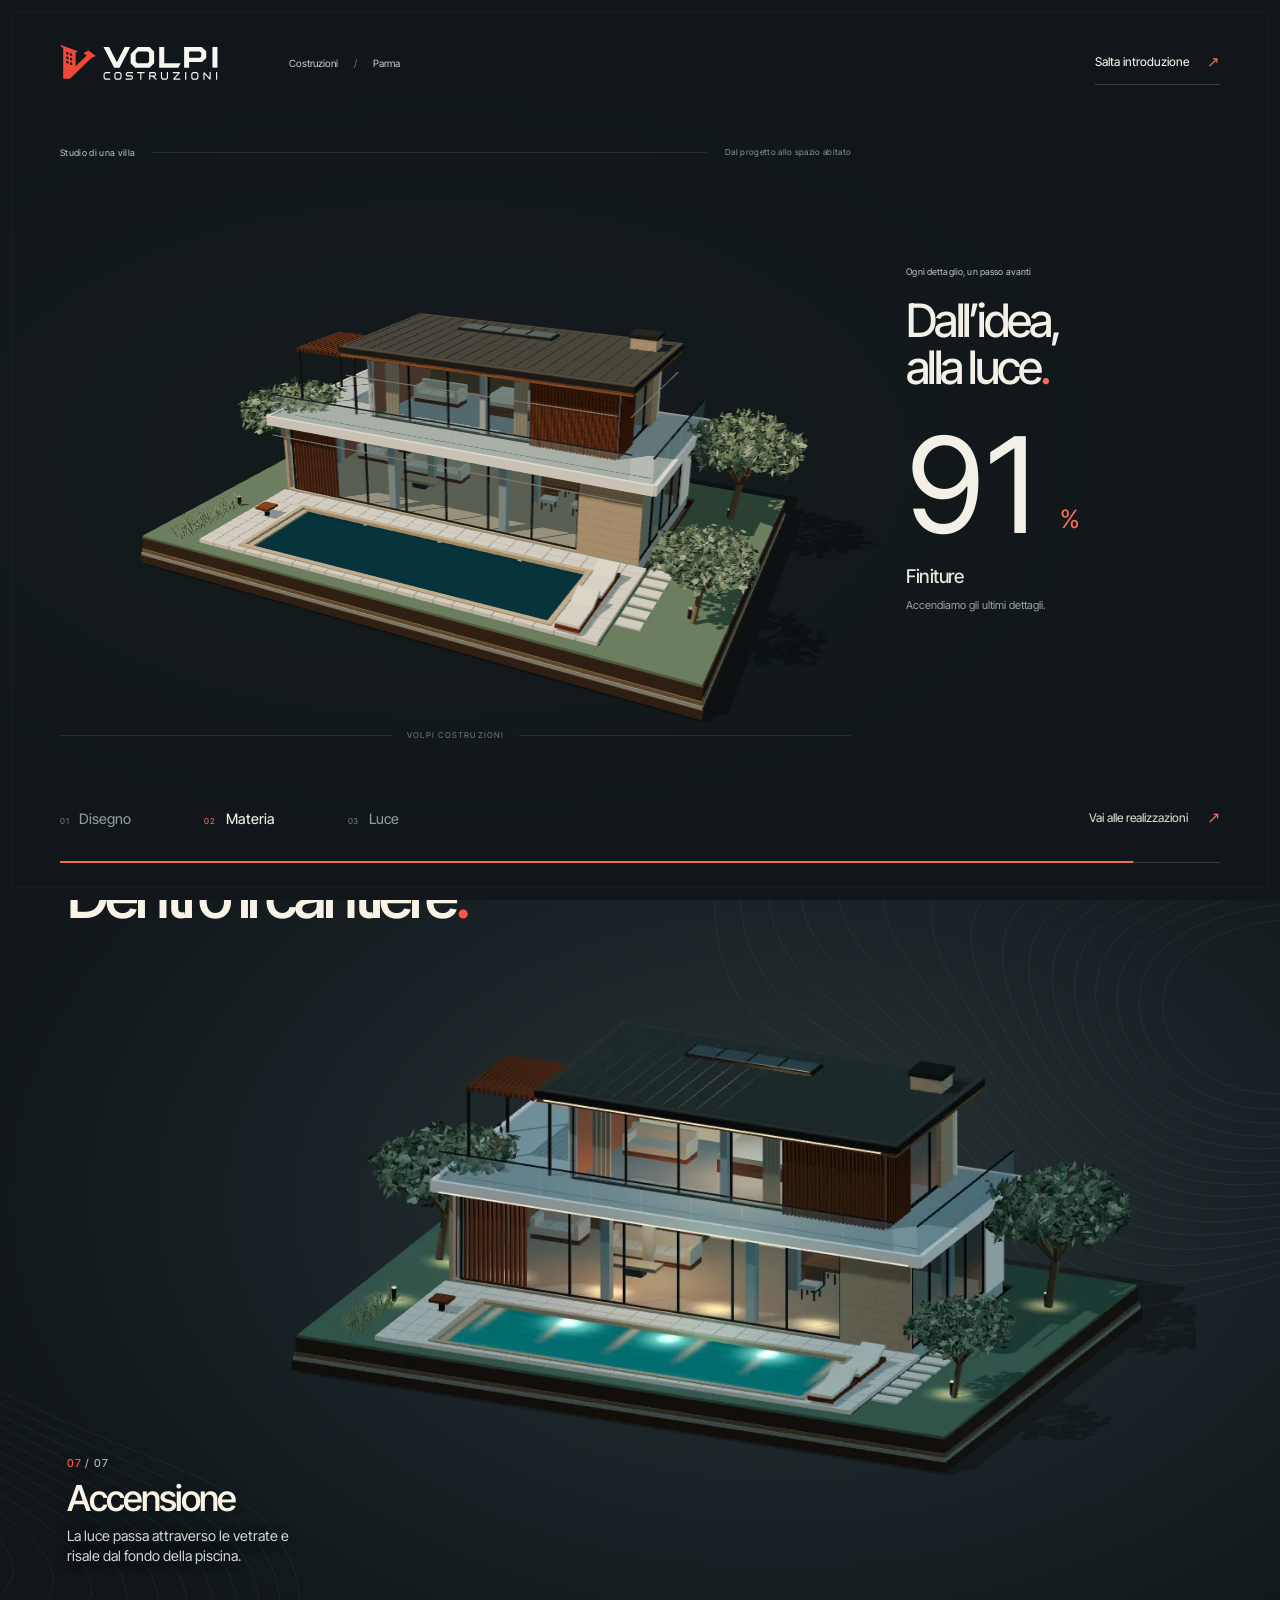
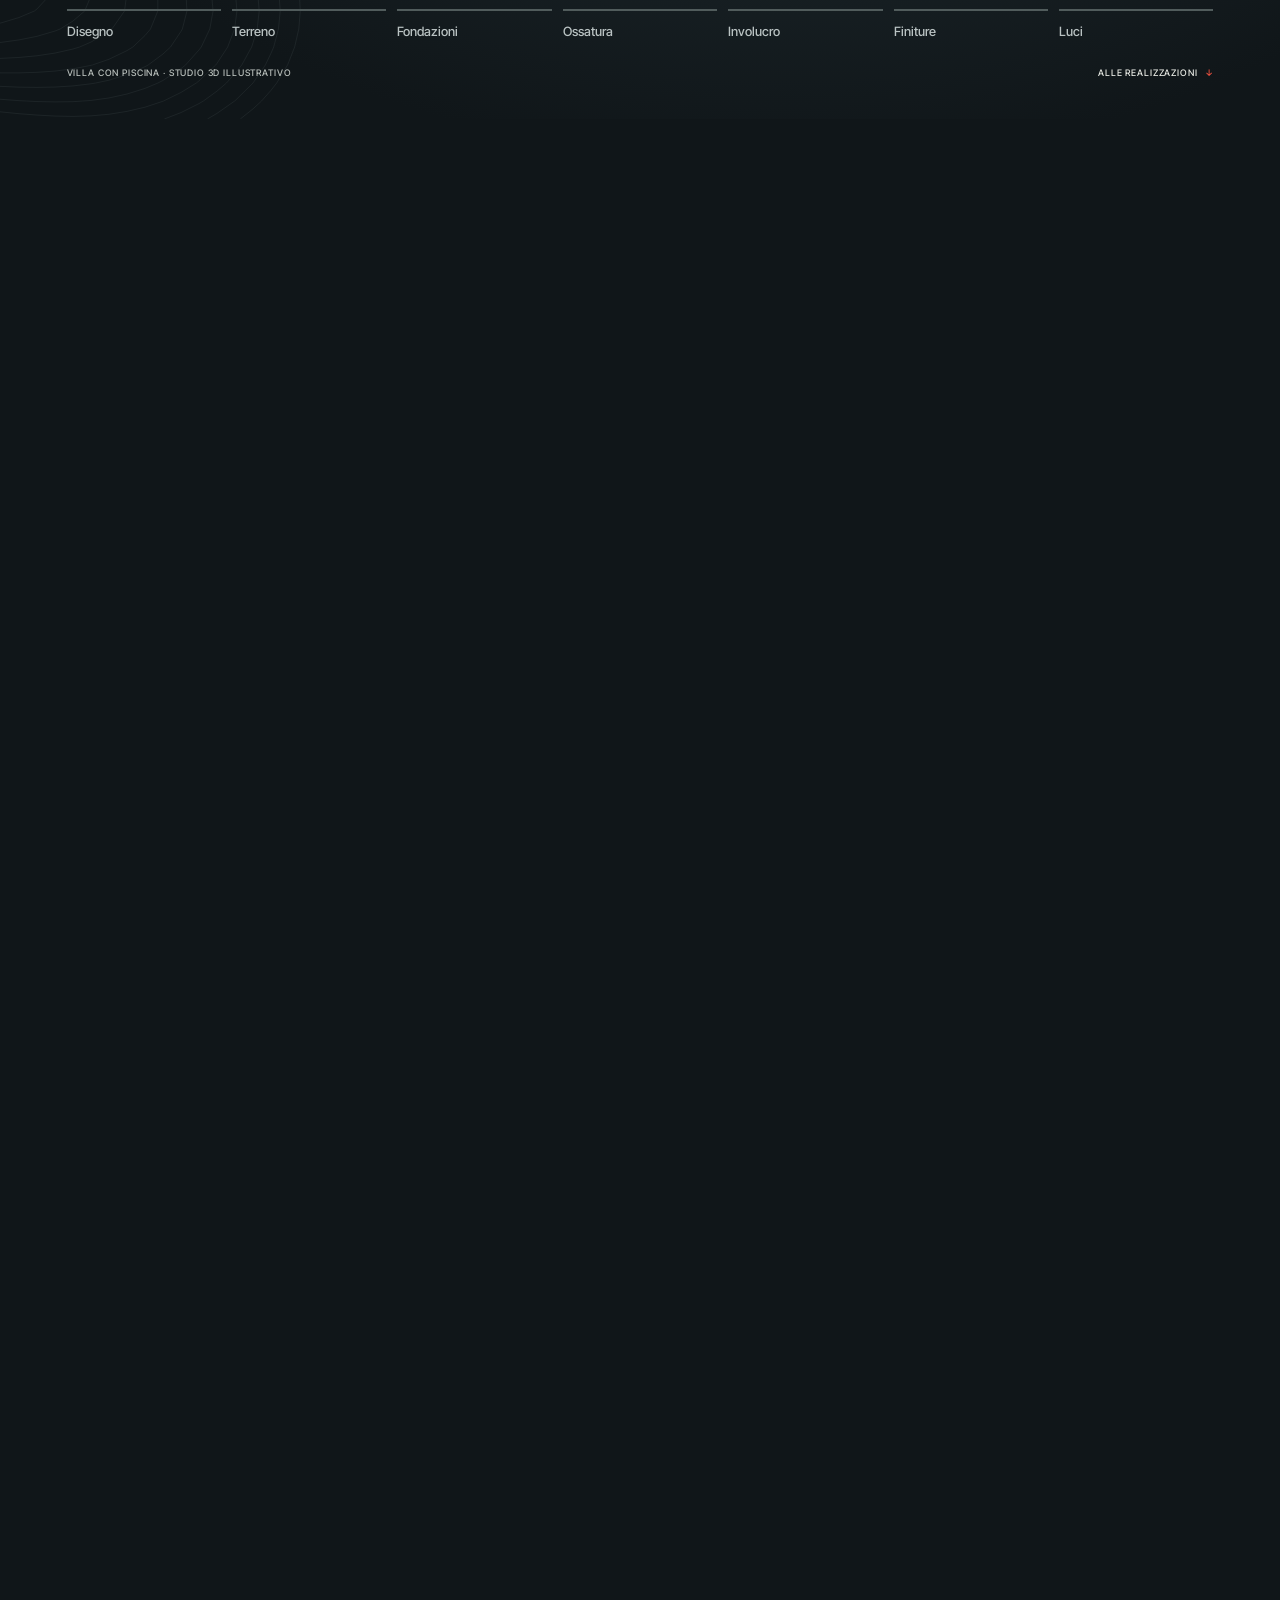
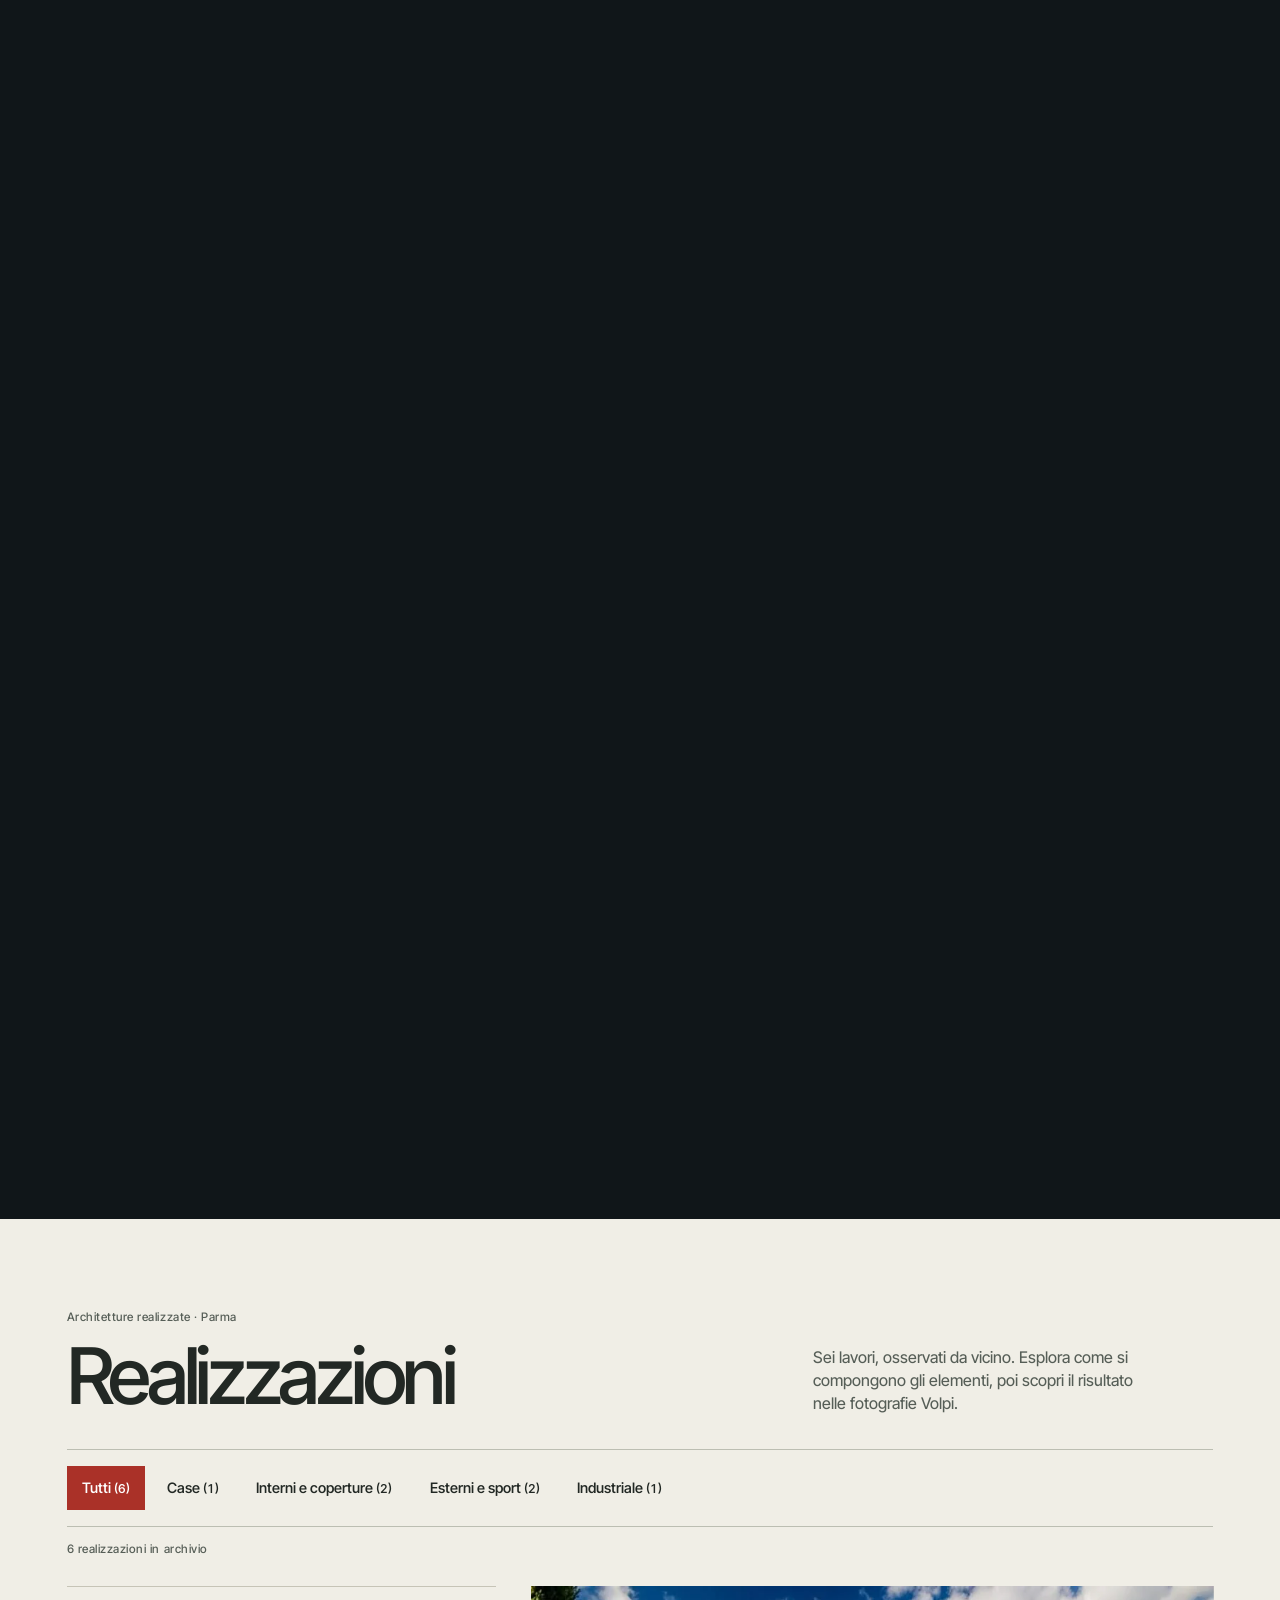
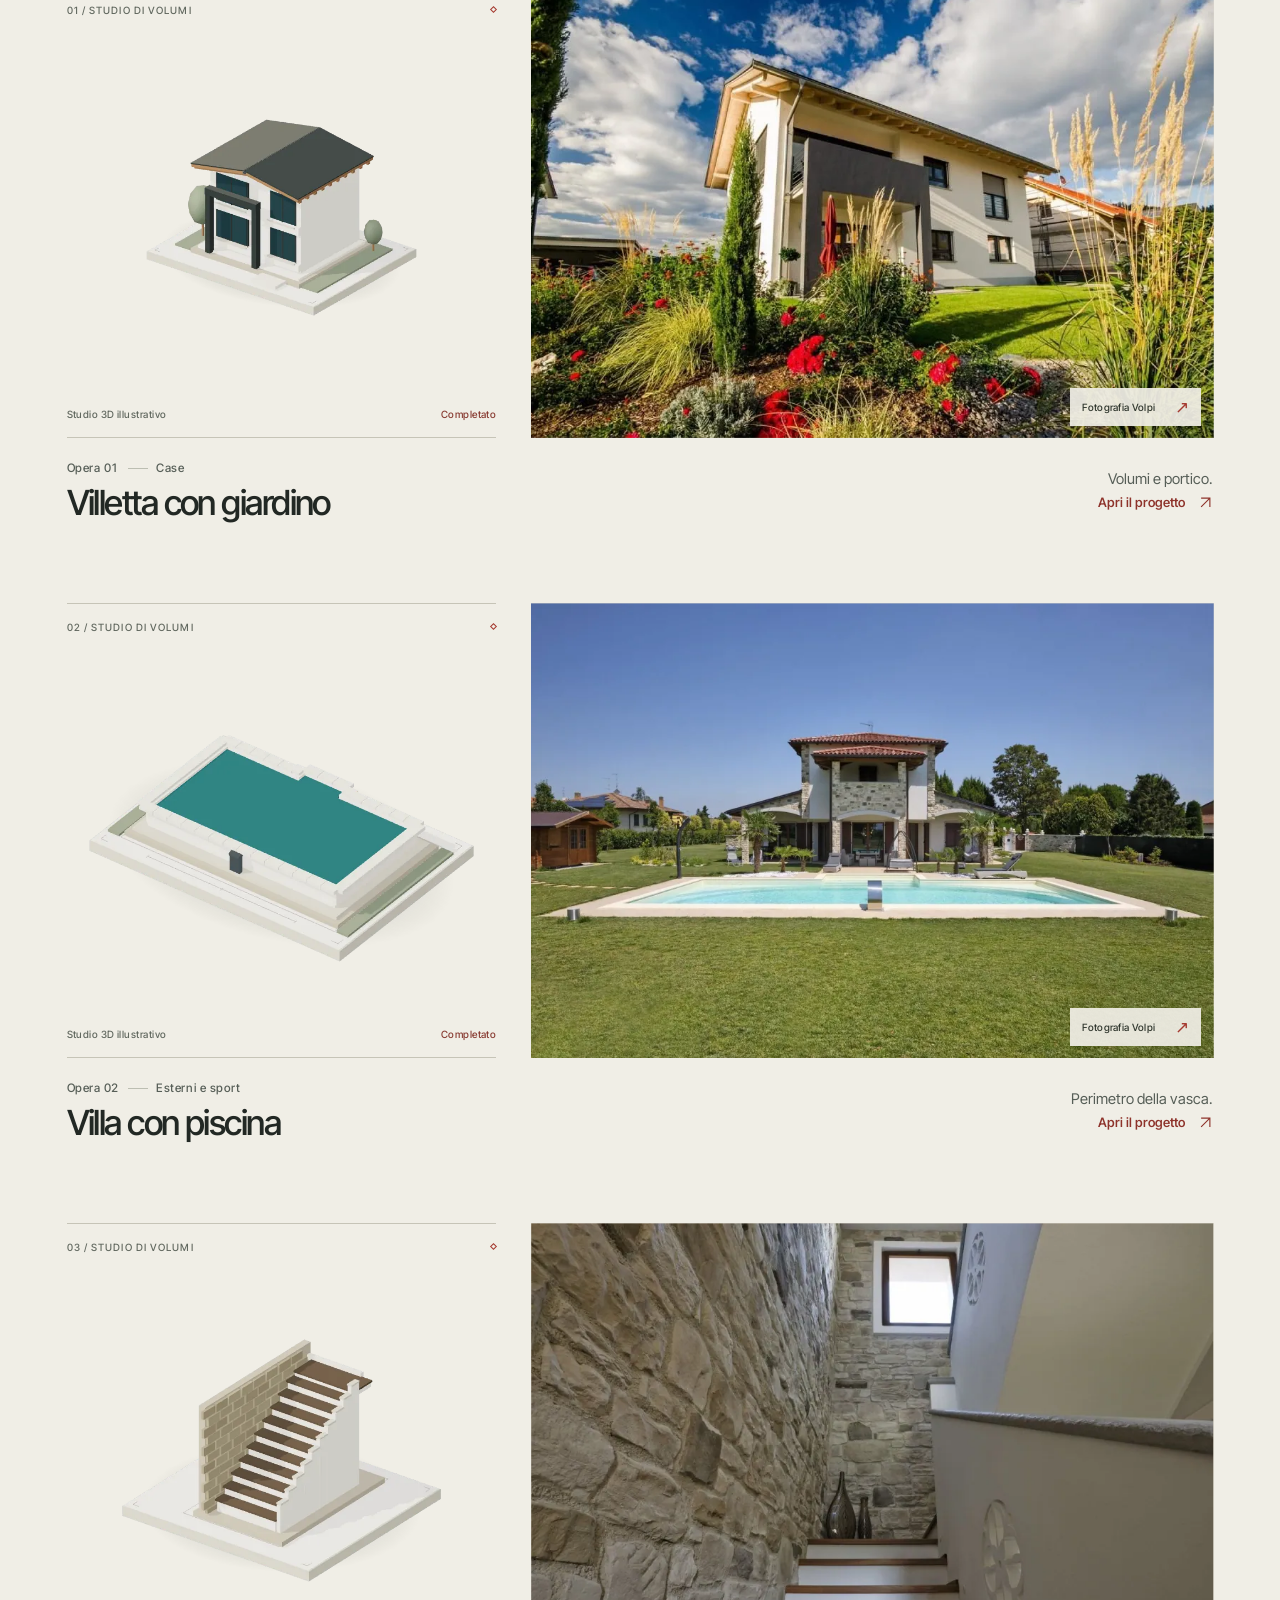
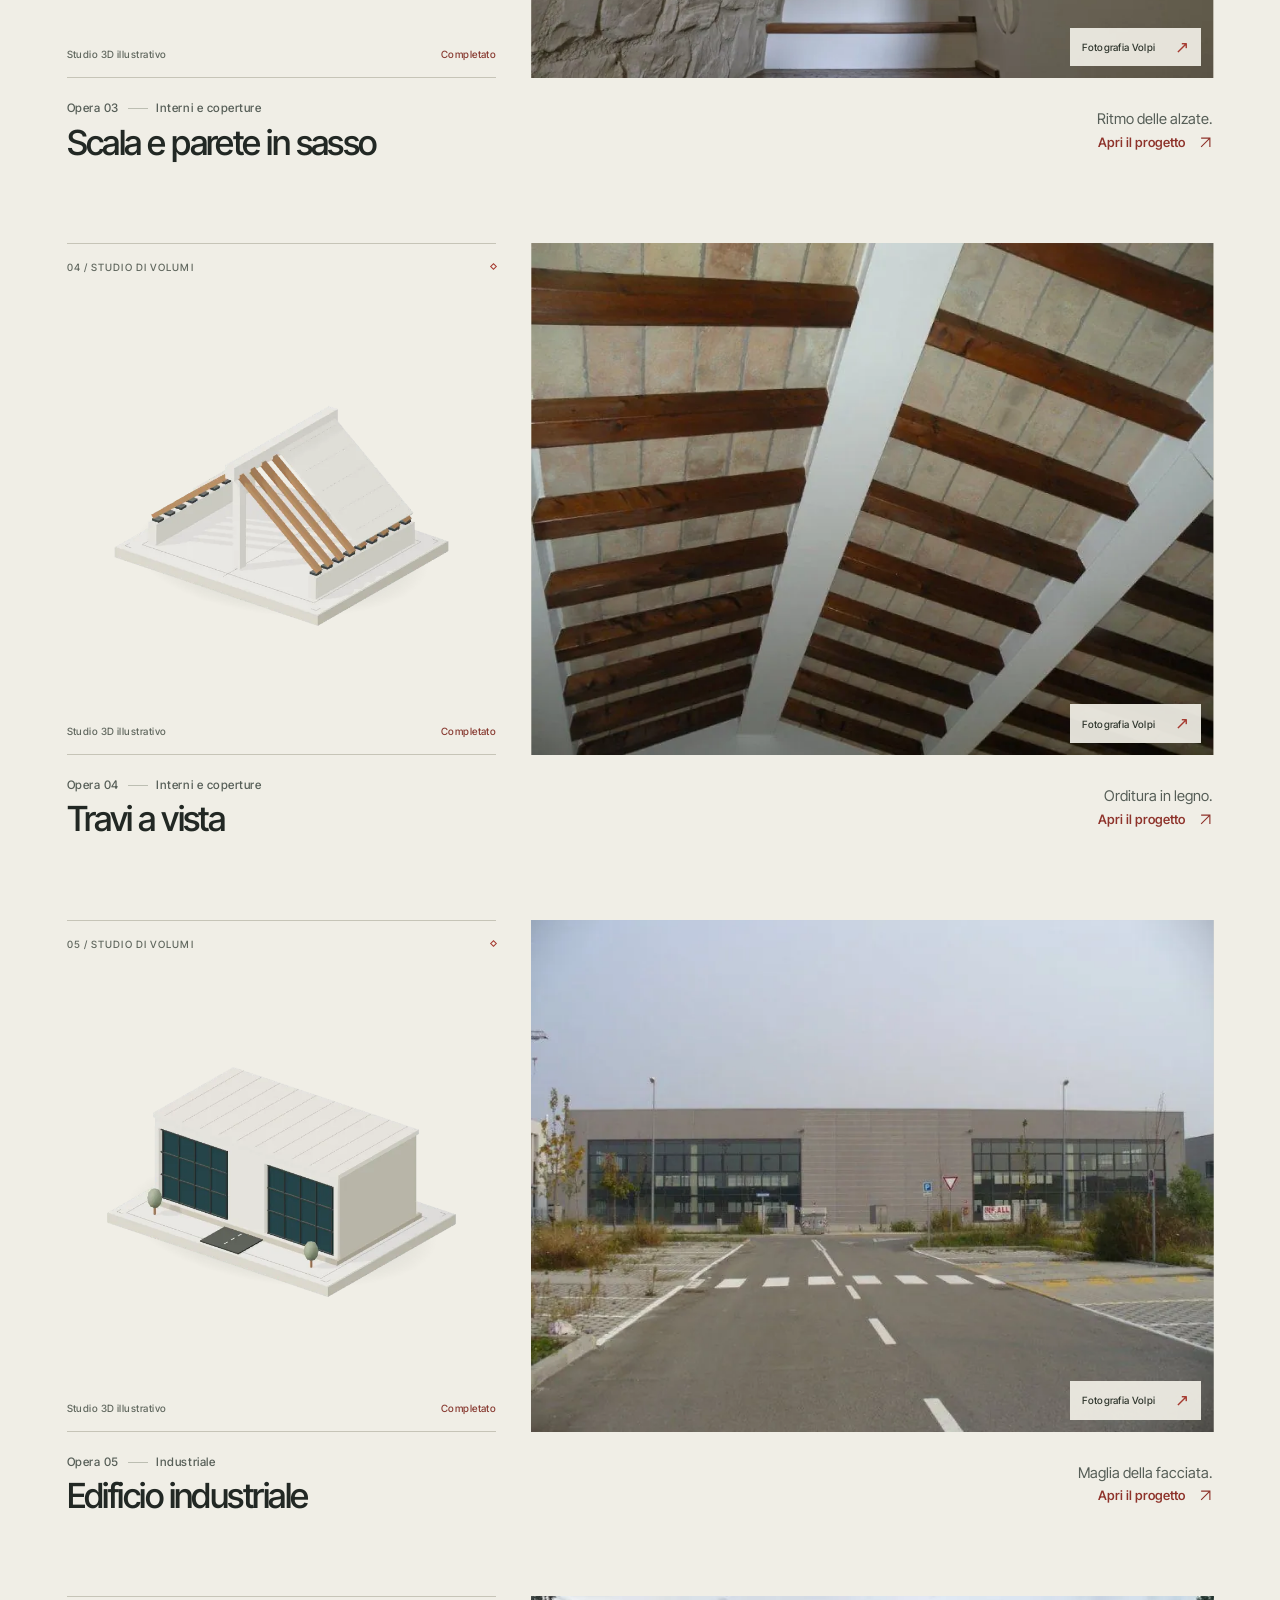
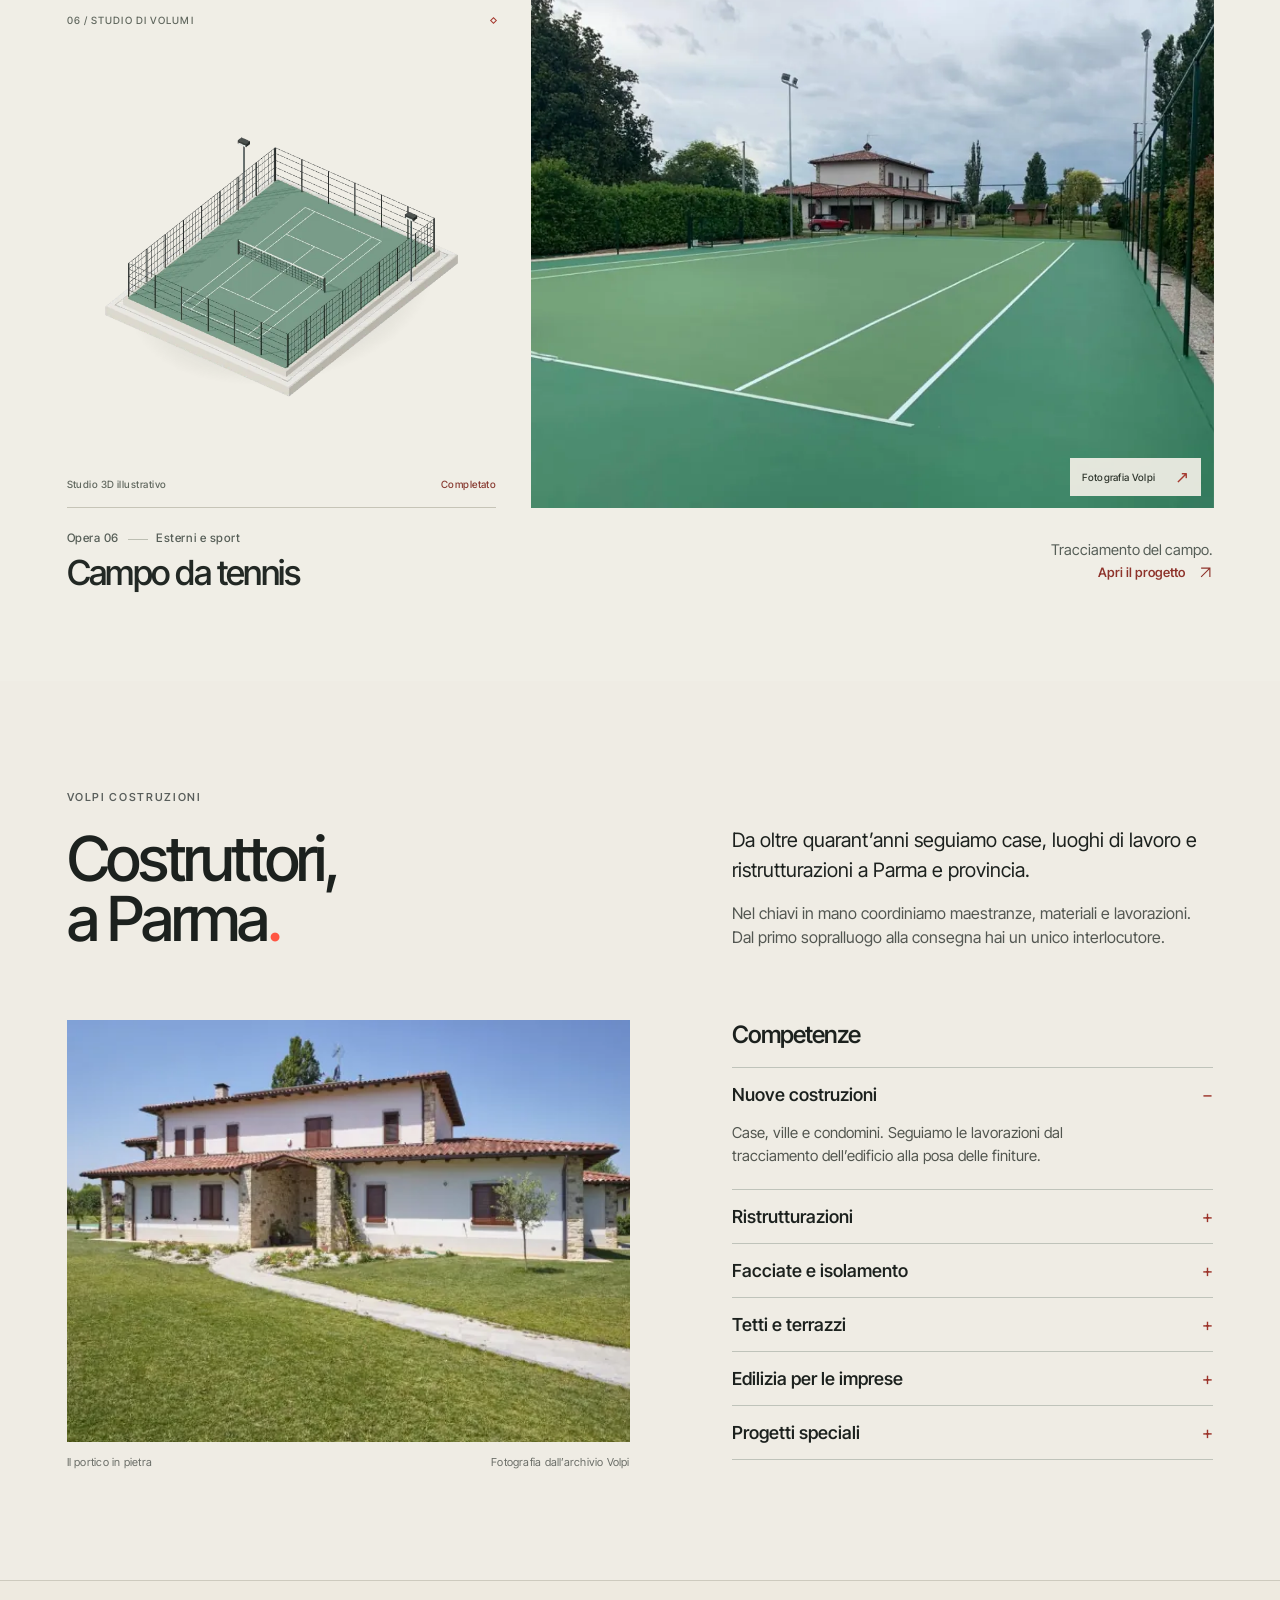
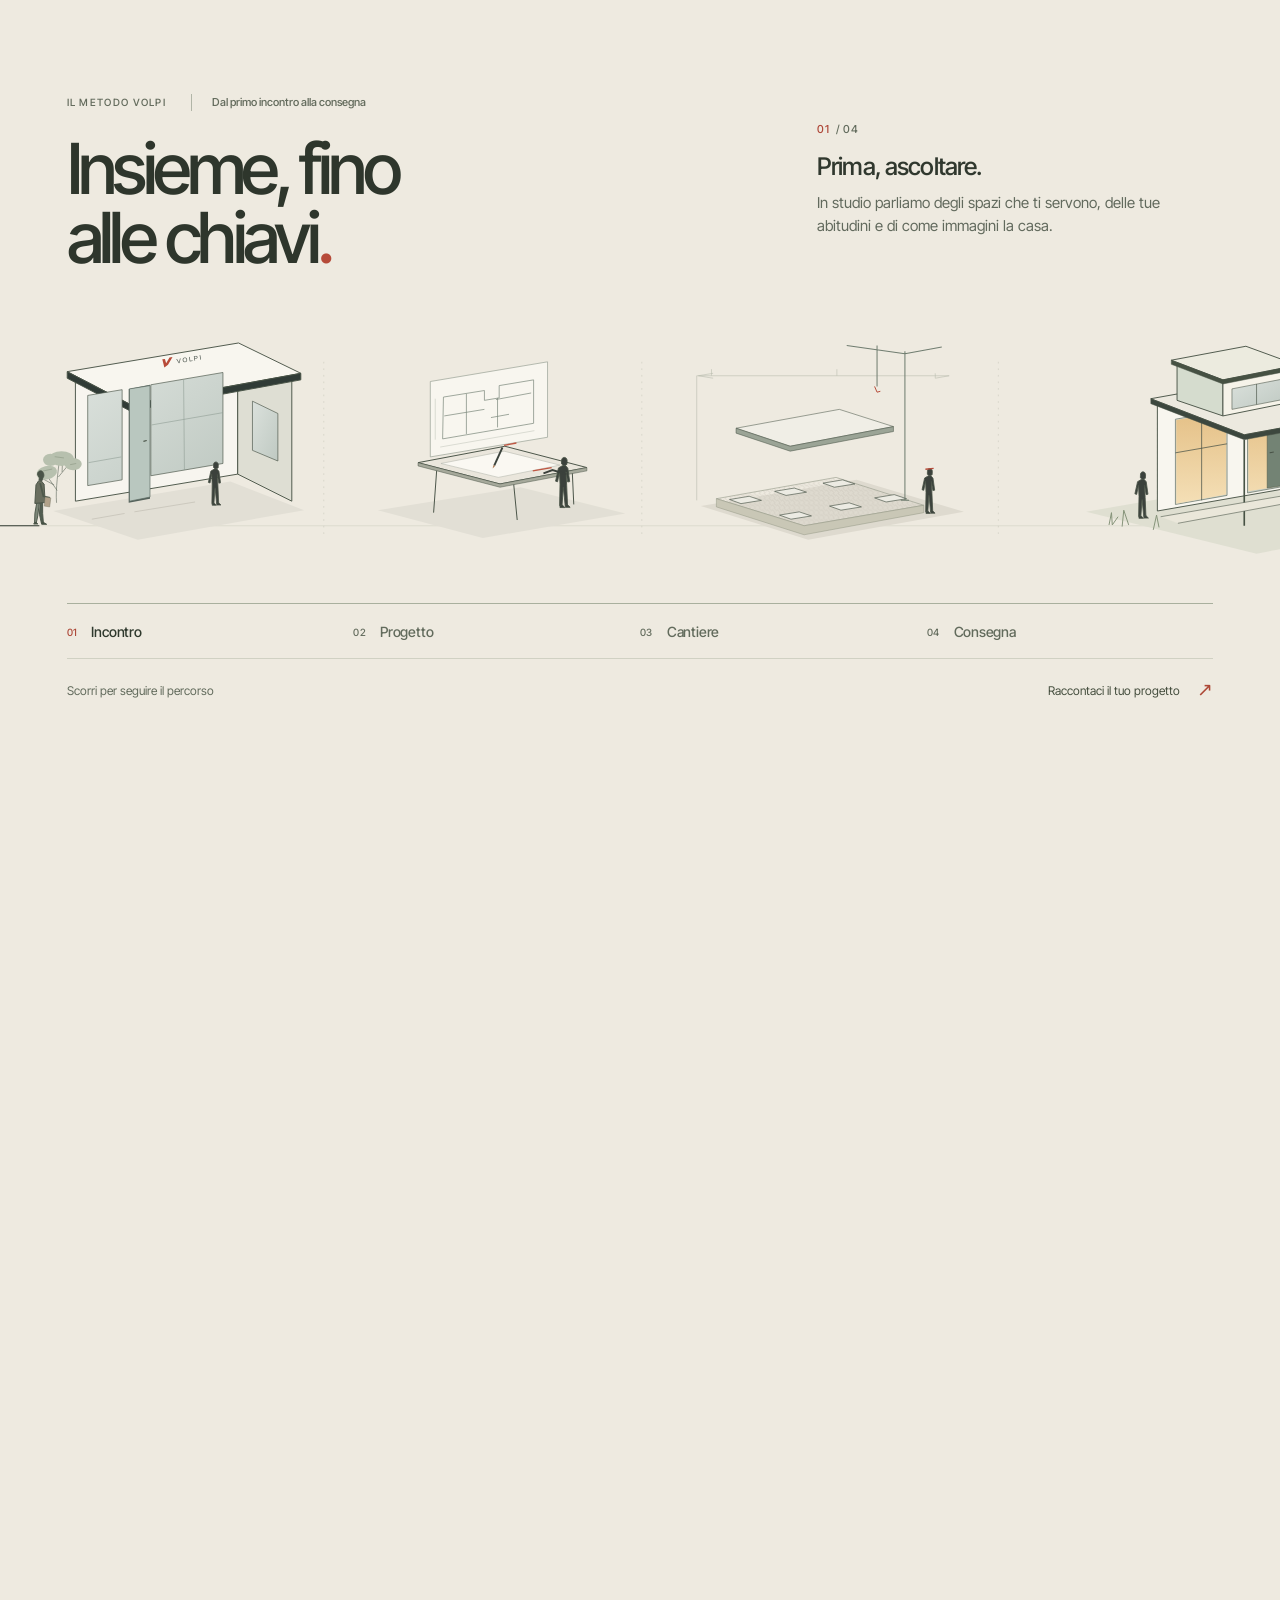
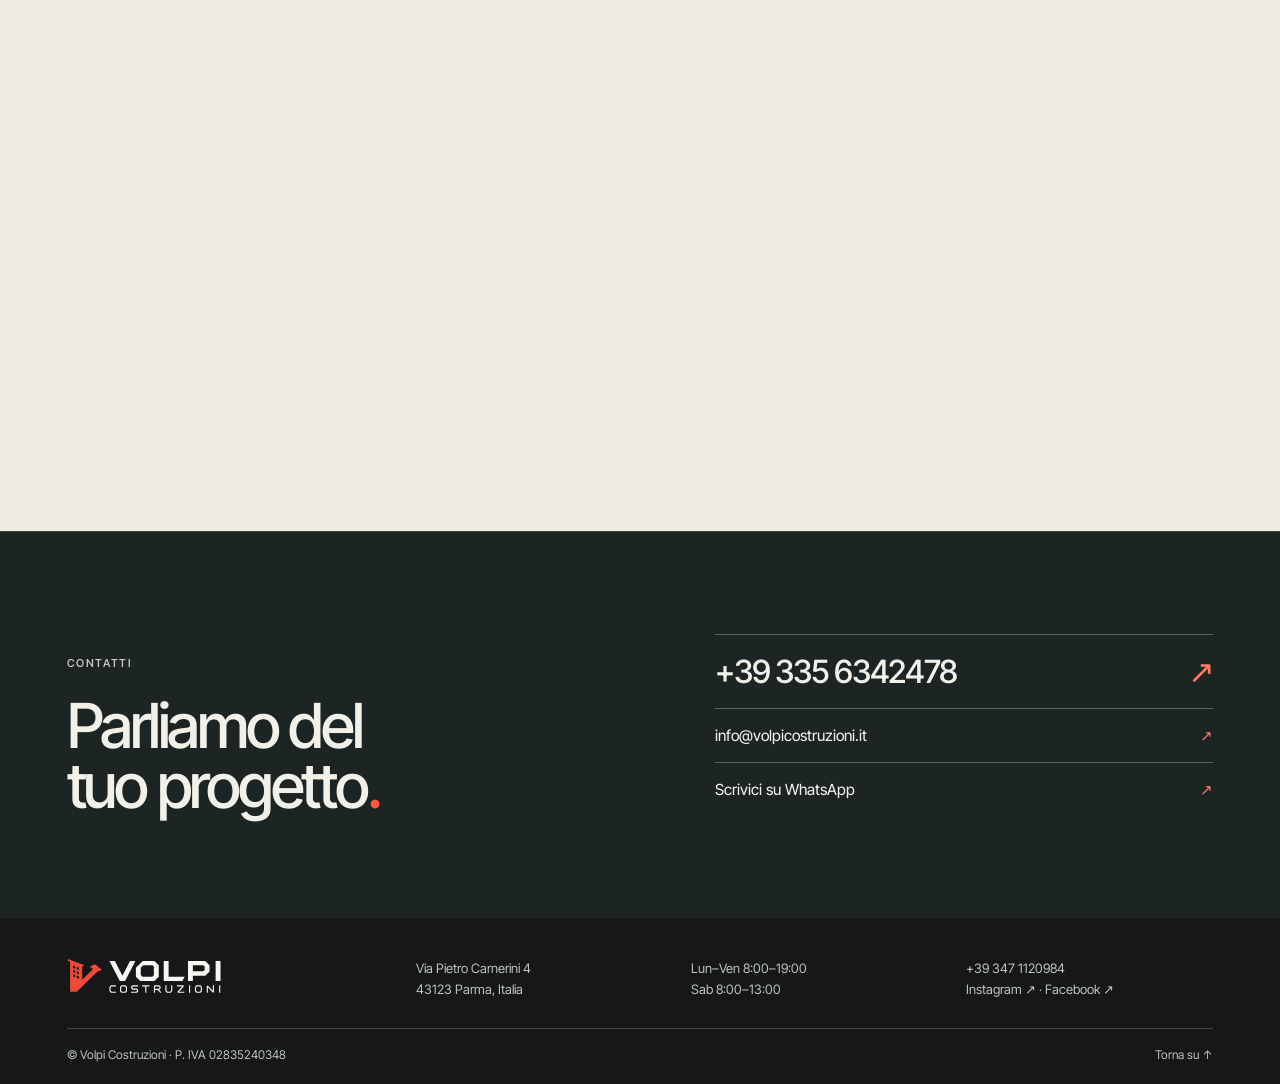
==== commit f6d099f2: "Publish refined villa materials and reliable portfolio navigation" ====
--- a/index.html
+++ b/index.html
@@ -23,6 +23,9 @@
         document.querySelector('#site-content')?.removeAttribute('inert');
       }
       window.addEventListener('volpi:enter', release, {once:true});
+      window.addEventListener('error', event => {
+        if (event.target?.tagName === 'SCRIPT' && event.target.type === 'module') release();
+      }, true);
       document.addEventListener('click', event => { if (event.target.closest('[data-entry-skip], [data-entry-work]')) release(); });
       document.addEventListener('keydown', event => { if (event.key === 'Escape') release(); });
       setTimeout(() => {
@@ -30,8 +33,8 @@
       }, 13500);
     })();
   </script>
-  <script type="module" crossorigin src="./assets/index-DEknpcyg.js"></script>
-  <link rel="stylesheet" crossorigin href="./assets/index-DgH2e8Vw.css">
+  <script type="module" crossorigin src="./assets/index-COUB0b4r.js"></script>
+  <link rel="stylesheet" crossorigin href="./assets/index-P6gA-Y_e.css">
 </head>
 <body id="inizio">
 <div id="arrival" class="arrival arrival-atrium" role="dialog" aria-modal="true" aria-labelledby="arrival-heading" data-entry-act="disegno">
@@ -115,7 +118,7 @@
           <h2 id="build-title">Dentro il cantiere<span>.</span></h2>
           <p class="build-gesture"><span aria-hidden="true">↓</span> Scorri per costruire</p>
         </div>
-        <div class="build-scene model-slot" aria-hidden="true"><img class="stage-plate" alt=""><noscript><img class="stage-plate" src="./villa/06.webp" loading="lazy" alt=""></noscript></div>
+        <div class="build-scene model-slot" aria-hidden="true"><img class="stage-plate" src="./villa/06.webp" width="1120" height="800" loading="lazy" alt=""></div>
         <div class="build-narration"><p class="build-kicker"><span data-build-number>07</span> / 07</p><h3 data-build-name>Accensione</h3><p data-build-description>La luce passa attraverso le vetrate e risale dal fondo della piscina.</p></div>
         <div class="build-bottom">
           <div class="build-ruler" role="group" aria-label="Scegli una fase della costruzione" hidden></div>
@@ -124,13 +127,34 @@
       </div>
     </section>
     <section id="lavori" tabindex="-1" aria-label="Realizzazioni Volpi">
-      <noscript><div class="wrap fallback-gallery"><h2>Sei realizzazioni Volpi</h2><figure><img src="./assets/villetta-Cx43U4mQ.jpg" loading="lazy" alt="Villetta con portico"><figcaption>Villetta con portico</figcaption></figure><figure><img src="./assets/scala-Dqw9OBLn.jpg" loading="lazy" alt="Scala in sasso"><figcaption>Scala in sasso</figcaption></figure><figure><img src="./assets/tetto-CkXsdbdD.jpg" loading="lazy" alt="Copertura in legno"><figcaption>Copertura in legno</figcaption></figure><figure><img src="./assets/piscina-CP25m2Kt.jpg" loading="lazy" alt="Piscina"><figcaption>Piscina</figcaption></figure><figure><img src="./assets/tennis-BHF5Jg_r.jpg" loading="lazy" alt="Campo da tennis"><figcaption>Campo da tennis</figcaption></figure><figure><img src="./assets/industriale-BBHI7WPK.jpg" loading="lazy" alt="Edificio industriale"><figcaption>Edificio industriale</figcaption></figure></div></noscript>
+      <div class="wrap documentary-fallback">
+    <div class="documentary-heading"><p class="rubric">Dall’archivio Volpi</p><h2>Sei realizzazioni,<br>da guardare da vicino<span>.</span></h2><p>Case, interni, spazi all’aperto e luoghi di lavoro. Fotografie delle realizzazioni Volpi.</p></div>
+    <div class="documentary-grid"><article data-documentary-project="villetta">
+      <a class="documentary-photo" href="./assets/villetta-Cx43U4mQ.jpg" aria-label="Apri la fotografia: Villetta con giardino"><img src="./assets/villetta-photo-480-DhjEaovY.webp" srcset="./assets/villetta-photo-480-DhjEaovY.webp 480w, ./assets/villetta-photo-960-BUQtn4Tt.webp 960w" sizes="(max-width:660px) 94vw, (min-width:1720px) 920px, 53vw" width="960" height="636" loading="lazy" fetchpriority="low" decoding="async" alt="La villetta vista dal giardino, con fiori in primo piano e grandi sporti di copertura."></a>
+      <p class="documentary-index">01 / Case</p><h3>Villetta con giardino</h3><p>Il telaio scuro del portico incornicia il giardino. Sopra, lo sporto della falda lascia in vista le teste dei travetti.</p><a class="documentary-contact" href="#contatti">Parliamo della tua casa <span aria-hidden="true">↗</span></a>
+    </article><article data-documentary-project="piscina">
+      <a class="documentary-photo" href="./assets/piscina-CP25m2Kt.jpg" aria-label="Apri la fotografia: Villa con piscina"><img src="./assets/piscina-photo-480-D6-wgkcj.webp" srcset="./assets/piscina-photo-480-D6-wgkcj.webp 480w, ./assets/piscina-photo-960-DSSInGe8.webp 960w" sizes="(max-width:660px) 94vw, (min-width:1720px) 920px, 53vw" width="1600" height="1067" loading="lazy" fetchpriority="low" decoding="async" alt="Una piscina rettangolare si estende davanti al portico in pietra della villa."></a>
+      <p class="documentary-index">02 / Esterni e sport</p><h3>Villa con piscina</h3><p>Una fascia chiara separa l’acqua dal prato. Il bordo cambia direzione sul lato verso la casa, in asse con il portico della villa.</p><a class="documentary-contact" href="#contatti">Parliamo della tua piscina <span aria-hidden="true">↗</span></a>
+    </article><article data-documentary-project="scala">
+      <a class="documentary-photo" href="./assets/scala-Dqw9OBLn.jpg" aria-label="Apri la fotografia: Scala e parete in sasso"><img src="./assets/scala-photo-480-DxiuBKu1.webp" srcset="./assets/scala-photo-480-DxiuBKu1.webp 480w, ./assets/scala-photo-960-DPgce7PA.webp 960w" sizes="(max-width:660px) 94vw, (min-width:1720px) 920px, 53vw" width="1600" height="1067" loading="lazy" fetchpriority="low" decoding="async" alt="Una rampa di scale sale lungo una parete in sasso verso una finestra alta."></a>
+      <p class="documentary-index">03 / Interni e coperture</p><h3>Scala e parete in sasso</h3><p>I bordi scuri delle pedate scandiscono le alzate bianche. La rampa segue la trama irregolare del muro in sasso fino al pianerottolo.</p><a class="documentary-contact" href="#contatti">Parliamo della tua scala <span aria-hidden="true">↗</span></a>
+    </article><article data-documentary-project="tetto">
+      <a class="documentary-photo" href="./assets/tetto-CkXsdbdD.jpg" aria-label="Apri la fotografia: Travi a vista"><img src="./assets/tetto-photo-480-nM0Fm9lu.webp" srcset="./assets/tetto-photo-480-nM0Fm9lu.webp 480w, ./assets/tetto-photo-800-BBCE8dmH.webp 800w" sizes="(max-width:660px) 94vw, (min-width:1720px) 920px, 53vw" width="800" height="600" loading="lazy" fetchpriority="low" decoding="async" alt="Travi di legno scuro scandiscono le due falde del soffitto."></a>
+      <p class="documentary-index">04 / Interni e coperture</p><h3>Travi a vista</h3><p>Le travi in legno disegnano le due falde. Il colore chiaro degli appoggi mette in evidenza il punto in cui ogni trave vi si innesta.</p><a class="documentary-contact" href="#contatti">Parliamo della tua copertura <span aria-hidden="true">↗</span></a>
+    </article><article data-documentary-project="industriale">
+      <a class="documentary-photo" href="./assets/industriale-BBHI7WPK.jpg" aria-label="Apri la fotografia: Edificio industriale"><img src="./assets/industriale-photo-480-PoRpkJPR.webp" srcset="./assets/industriale-photo-480-PoRpkJPR.webp 480w, ./assets/industriale-photo-800-ZIy7QUlA.webp 800w" sizes="(max-width:660px) 94vw, (min-width:1720px) 920px, 53vw" width="800" height="600" loading="lazy" fetchpriority="low" decoding="async" alt="Il piazzale di accesso conduce al fronte vetrato di un edificio industriale."></a>
+      <p class="documentary-index">05 / Industriale</p><h3>Edificio industriale</h3><p>I montanti suddividono le due grandi vetrate in campate regolari. Al centro, il tratto pieno della facciata si allinea alla strada di accesso.</p><a class="documentary-contact" href="#contatti">Parliamo del tuo edificio <span aria-hidden="true">↗</span></a>
+    </article><article data-documentary-project="tennis">
+      <a class="documentary-photo" href="./assets/tennis-BHF5Jg_r.jpg" aria-label="Apri la fotografia: Campo da tennis"><img src="./assets/tennis-photo-480-D8qOqx0C.webp" srcset="./assets/tennis-photo-480-D8qOqx0C.webp 480w, ./assets/tennis-photo-960-BBSFRgNA.webp 960w" sizes="(max-width:660px) 94vw, (min-width:1720px) 920px, 53vw" width="1024" height="768" loading="lazy" fetchpriority="low" decoding="async" alt="Il campo da tennis verde con linee bianche, recinzione e abitazione sullo sfondo."></a>
+      <p class="documentary-index">06 / Esterni e sport</p><h3>Campo da tennis</h3><p>Le linee bianche delimitano il rettangolo di gioco. Oltre la fascia verde perimetrale si leggono i montanti della recinzione e i pali di illuminazione.</p><a class="documentary-contact" href="#contatti">Parliamo del tuo campo <span aria-hidden="true">↗</span></a>
+    </article></div>
+  </div>
     </section>
     <section class="company" id="impresa" aria-labelledby="company-title">
       <div class="wrap company-grid">
         <div class="company-intro"><p class="rubric">Volpi Costruzioni</p><h2 id="company-title">Costruttori,<br>a Parma<span>.</span></h2></div>
         <div class="company-copy"><p>Da oltre quarant’anni seguiamo case, luoghi di lavoro e ristrutturazioni a Parma e provincia.</p><p>Nel chiavi in mano coordiniamo maestranze, materiali e lavorazioni. Dal primo sopralluogo alla consegna hai un unico interlocutore.</p></div>
-        <figure class="company-photo"><div class="facade-comparison"><template><img src="./assets/portico-foto-600-BulOtXM-.webp" srcset="./assets/portico-foto-600-BulOtXM-.webp 600w, ./assets/portico-foto-1000-Cq-Z-Fdx.webp 1000w" sizes="(max-width:760px) 90vw, 45vw" width="1000" height="667" decoding="async" alt="La facciata di una residenza con portico in pietra e tetto in coppi"></template><noscript><img src="./assets/portico-foto-600-BulOtXM-.webp" srcset="./assets/portico-foto-600-BulOtXM-.webp 600w, ./assets/portico-foto-1000-Cq-Z-Fdx.webp 1000w" sizes="(max-width:760px) 90vw, 45vw" width="1000" height="667" decoding="async" alt="La facciata di una residenza con portico in pietra e tetto in coppi"></noscript></div><figcaption>Il portico in pietra <span>Fotografia dall’archivio Volpi</span></figcaption></figure>
+        <figure class="company-photo"><div class="facade-comparison"><img src="./assets/portico-foto-600-BulOtXM-.webp" srcset="./assets/portico-foto-600-BulOtXM-.webp 600w, ./assets/portico-foto-1000-Cq-Z-Fdx.webp 1000w" sizes="(max-width:760px) 90vw, 45vw" width="1000" height="667" loading="lazy" decoding="async" alt="La facciata di una residenza con portico in pietra e tetto in coppi"></div><figcaption>Il portico in pietra <span>Fotografia dall’archivio Volpi</span></figcaption></figure>
         <div class="scope" id="servizi"><h3>Competenze</h3>
           <details name="competenze" open><summary>Nuove costruzioni</summary><p>Case, ville e condomini. Seguiamo le lavorazioni dal tracciamento dell’edificio alla posa delle finiture.</p></details>
           <details name="competenze"><summary>Ristrutturazioni</summary><p>Rinnoviamo case, appartamenti, bagni e cucine, coordinando opere murarie, impianti e finiture.</p></details>
@@ -141,7 +165,7 @@
         </div>
       </div>
     </section>
-    <section id="percorso" aria-label="Dall’incontro alla consegna della casa"><noscript><div class="wrap fallback-gallery"><h2>Dall’incontro alla consegna</h2><p>Ci incontriamo in studio, definiamo il progetto e apriamo il cantiere. Seguiamo i lavori fino al giorno in cui entri nella tua casa.</p></div></noscript></section>
+    <section id="percorso" aria-label="Dall’incontro alla consegna della casa"><div class="wrap documentary-method"><h2>Dall’incontro alla consegna</h2><p>Ci incontriamo in studio, definiamo il progetto e apriamo il cantiere. Seguiamo i lavori fino al giorno in cui entri nella tua casa.</p></div></section>
     <section class="contact" id="contatti" aria-labelledby="contact-title"><div class="wrap contact-layout">
       <div><p class="rubric">Contatti</p><h2 id="contact-title">Parliamo del<br>tuo progetto<span>.</span></h2></div>
       <div class="contact-panel"><a class="contact-phone" href="tel:+393356342478">+39 335 6342478 <span aria-hidden="true">↗</span></a><a class="contact-mail" href="mailto:info@volpicostruzioni.it">info@volpicostruzioni.it <span aria-hidden="true">↗</span></a><a class="contact-wa" href="https://wa.me/393356342478" target="_blank" rel="noopener noreferrer">Scrivici su WhatsApp <span aria-hidden="true">↗</span></a></div>
--- a/assets/index-P6gA-Y_e.css
+++ b/assets/index-P6gA-Y_e.css
@@ -0,0 +1 @@
+@font-face{font-family:Oxanium;src:url(./oxanium-latin-variable-BwpvAp5U.woff2)format("woff2");font-style:normal;font-weight:400 800;font-display:swap}:root{--volpi-display:"Oxanium", "Inter Tight", Arial, sans-serif;--volpi-signal:#f14939}@font-face{font-family:Inter Tight;src:url(./inter-tight-latin-wght-normal-DX-nOvPD.woff2)format("woff2");font-style:normal;font-weight:100 900;font-display:swap}:root{--page:#151718;--paper:#eeeee8;--ink:#1c2021;--signal:#ff5643;--display:var(--volpi-display);--sans:"Inter Tight", Arial, sans-serif;--mono:ui-monospace, "SFMono-Regular", Consolas, monospace;--edge:clamp(24px, 5.2vw, 96px);--line:#cacbc4;--lightningcss-light:initial;--lightningcss-dark: ;color-scheme:light}*{box-sizing:border-box}body{background:var(--page);color:var(--paper);font-family:var(--sans);-webkit-font-smoothing:antialiased;margin:0}html{scroll-behavior:smooth}button,input{font:inherit}button{cursor:pointer}button,a{touch-action:manipulation}a{color:inherit;text-decoration:none}img{max-width:100%;display:block}button:focus-visible,a:focus-visible,input:focus-visible,summary:focus-visible{outline:3px solid var(--focus-ring,#ff6e53);outline-offset:4px}[hidden]{display:none!important}h1,h2,h3,p,figure{margin:0}::selection{color:#fff;background:#b72d24}.wrap{width:100%;max-width:1920px;padding-inline:var(--edge);margin-inline:auto}.skip-link{z-index:20;color:#151515;background:#fff;padding:1rem;position:fixed;top:1rem;left:1rem;transform:translateY(-180%)}.skip-link:focus{transform:none}.masthead{height:80px;padding-inline:var(--edge);z-index:5;background:#141617;justify-content:space-between;align-items:center;max-width:1920px;margin:auto;display:flex;position:relative}.mast-logo{flex-shrink:0;align-items:center;display:flex}.mast-logo img{width:184px;height:auto}.masthead nav{align-items:center;gap:clamp(20px,2.8vw,56px);display:flex}.masthead nav a{letter-spacing:.012em;align-items:center;min-height:44px;font-size:14px;font-weight:480;display:inline-flex}.masthead nav a:hover{color:#fc8473}.masthead .nav-talk{border:1px solid #606264;gap:27px;margin-left:12px;padding:0 17px}.nav-talk span{color:var(--signal);font-size:20px}.menu-switch{display:none}.cover{isolation:isolate;background:#171e27;max-width:1920px;margin:auto;position:relative;overflow:hidden}.cover-images,.cover-images img,.cover-images:after{width:100%;height:100%;position:absolute;inset:0}.cover-images{z-index:-1}.cover-images img{object-fit:cover;object-position:65% 46%;opacity:0}.cover-images img.current{opacity:1}.cover-images:after{content:"";z-index:2;background:linear-gradient(90deg,#090e17a8,#090e1742 37%,#0000 67%),linear-gradient(#0000 78%,#090c10c9 100%)}.cover-inner{flex-direction:column;justify-content:center;min-height:clamp(525px,91svh - 80px,900px);padding-top:48px;padding-bottom:116px;display:flex;position:relative}.cover-copy{width:fit-content;max-width:min(72%,920px)}.location,.rubric,.plate-credit{font:550 11px/1.4 var(--display);text-transform:uppercase;letter-spacing:.15em}.location{color:#fcfcf8;align-items:center;gap:12px;margin-bottom:clamp(22px,3vh,40px);display:flex}.location span{background:var(--signal);width:30px;height:2px;display:block}.cover h1{color:#f9f8f1;font:520 clamp(66px,7.65vw,143px)/.94 var(--display);letter-spacing:-.064em}.cover h1 span,.film-intro h2 span,.company-intro h2 span,.contact h2 span{color:var(--signal)}.cover-summary{color:#f2f1ea;text-wrap:pretty;max-width:37ch;margin-top:22px;font-size:clamp(16px,1.22vw,22px);line-height:1.45}.film-link{align-items:center;gap:13px;min-height:44px;margin-top:27px;padding:0 16px 0 0;font-size:14px;font-weight:600;display:inline-flex}.play-round{border:1px solid #e8e8e0;border-radius:50%;flex:none;place-items:center;width:42px;height:42px;padding-left:2px;font:10px/1 Arial;transition:background .25s,color .25s;display:grid}.film-link:hover .play-round{background:var(--paper);color:var(--ink)}.cover-bottom{bottom:23px;right:var(--edge);left:var(--edge);border-top:1px solid #ffffff65;justify-content:space-between;align-items:center;gap:20px;padding-top:14px;display:flex;position:absolute}.cover-down{align-items:center;gap:10px;min-height:44px;font-size:13px;display:inline-flex}.cover-down span{color:#ff795f;font:22px var(--sans)}.plate-picker,.plate-buttons{align-items:center;display:flex}.plate-picker{gap:22px}.plate-credit{letter-spacing:.12em;color:#e3e3dc;font-size:9px}.plate-buttons{background:#171c20ce;border:1px solid #ffffff60;gap:1px;padding:2px}.plate-buttons button{color:#f0eee9;background:0 0;border:0;min-height:38px;padding:0 14px;font-size:12px}.plate-buttons button[aria-pressed=true]{color:#17191a;background:#f0eee9}.rubric{color:#595e5b;margin:0 0 24px}.film-section,.company{background:var(--paper);color:var(--ink);padding-block:clamp(72px,8.5vw,155px)}.film-layout{grid-template-columns:minmax(220px,.8fr) minmax(0,2.1fr);align-items:center;gap:clamp(30px,5vw,85px);display:grid}.film-intro h2,.company-intro h2,.contact h2{font:540 clamp(50px,4.85vw,96px)/.97 var(--display);letter-spacing:-.068em}.film-description{color:#505450;max-width:31ch;margin-top:21px;font-size:16px;line-height:1.5}.chapter-list{border-top:1px solid var(--line);margin-top:28px;display:grid}.chapter-list button{border:0;border-bottom:1px solid var(--line);text-align:left;color:#565953;background:0 0;align-items:center;gap:17px;min-width:0;min-height:40px;padding:0 8px;font-size:15px;display:flex;position:relative}.chapter-list button span{font:11px var(--mono);color:#6c6f69}.chapter-list button[aria-pressed=true]{color:var(--ink);background:#e5e5dd;font-weight:700}.chapter-list button[aria-pressed=true]:before{content:"";background:#c93c2d;width:3px;height:14px;position:absolute;left:0}.film-figure{align-self:center;min-width:0;position:relative}.film-view{aspect-ratio:16/9;background:#d6d6cd;position:relative;overflow:hidden}.film-view video,.film-view img{object-fit:contain;width:100%;height:100%;display:block}.film-view img{position:absolute;inset:0}.film-figure.playback .film-still{visibility:hidden}.transport{color:#f4f5ed;background:#262927;align-items:center;gap:14px;padding:0 9px;display:flex}.transport button{width:44px;height:44px;color:inherit;background:0 0;border:0;flex:none;place-items:center;font-size:14px;display:grid}.transport button:disabled{opacity:.45;cursor:default}.transport-time{font:12px var(--mono);font-variant-numeric:tabular-nums}.film-scrub{accent-color:#ff725a;color:#ff725a;cursor:pointer;flex:1;min-width:40px;height:24px}.film-figure figcaption,.company-photo figcaption{color:#696c66;justify-content:space-between;gap:8px;padding-top:12px;font-size:12px;line-height:1.4;display:flex}.phase-caption{color:#292d29;font-weight:600}.film-figure:fullscreen{background:#171918;flex-direction:column;justify-content:center;width:100vw;height:100dvh;display:flex}.film-figure:fullscreen .film-view{background:#171918;flex:1;min-height:0}.film-figure:fullscreen figcaption{display:none}.inline-link{padding:10px 0;text-decoration:underline;display:inline-block}.company-grid{grid-template-columns:1.17fr 1fr;gap:clamp(42px,5.5vw,95px) clamp(40px,8vw,165px);display:grid}.company-copy{align-self:end;max-width:48ch;font-size:clamp(18px,1.55vw,27px);line-height:1.45}.company-copy p+p{color:#535752;margin-top:16px;font-size:16px;line-height:1.5}.company-photo img{aspect-ratio:4/3;object-fit:cover;width:100%;height:auto}.scope{--focus-ring:#a74535;align-self:start}.scope h3{font:550 24px var(--display);letter-spacing:-.04em;margin-bottom:18px}.scope details{border-top:1px solid #bfc3ba}.scope details:last-child{border-bottom:1px solid #bfc3ba}.scope summary{cursor:pointer;justify-content:space-between;align-items:center;gap:16px;min-height:53px;font-size:clamp(17px,1.4vw,24px);font-weight:550;list-style:none;display:flex}.scope summary::-webkit-details-marker{display:none}.scope summary:after{content:"+";color:#9c342a;font-weight:400}.scope details[open] summary:after{content:"−"}.scope details p{color:#52564f;max-width:43ch;padding:0 24px 22px 0;font-size:15px;line-height:1.55}.contact{color:#f1f1e9;background:#222525;border-top:1px solid #393c3b}.contact-layout{grid-template-columns:1.1fr .9fr;align-items:end;gap:40px;padding-block:clamp(72px,8vw,140px);display:grid}.contact .rubric{color:#c7c9c1}.contact-panel{display:grid}.contact-panel a{overflow-wrap:anywhere;border-top:1px solid #5b5c58;justify-content:space-between;align-items:center;gap:9px;padding:14px 0;display:flex}.contact-panel a span{color:#ff7862}.contact-phone{font:520 clamp(21px,2.5vw,40px) var(--display);letter-spacing:-.04em}.contact-mail,.contact-wa{font-size:clamp(15px,1.2vw,21px)}.foot{color:#bec3bc;grid-template-columns:1.3fr 1fr 1fr 1fr;gap:28px;padding-block:40px 20px;font-size:13px;line-height:1.6;display:grid}.foot img{width:155px;height:auto}.foot address{font-style:normal}.foot a{white-space:nowrap}.foot a:hover,.contact-panel a:hover{color:#fff;text-decoration:underline}.foot-end{border-top:1px solid #454846;grid-column:1/-1;justify-content:space-between;padding-top:16px;font-size:12px;display:flex}.fallback-gallery{padding-block:60px}.fallback-gallery figure{max-width:600px;margin-top:28px}@media (width>=1800px){.film-description,.cover-summary{font-size:21px}.chapter-list button{min-height:50px}}@media (width<=980px){.film-layout{grid-template-columns:minmax(195px,.65fr) minmax(0,1.55fr);gap:28px}.plate-picker{gap:14px}.cover h1{font-size:clamp(65px,8.4vw,90px)}.film-intro h2,.company-intro h2,.contact h2{font-size:clamp(46px,6vw,66px)}.company-grid{gap:44px}.foot{grid-template-columns:1.2fr 1fr 1fr;gap:24px}.foot>a:first-child{grid-column:1/-1}}@media (width<=760px){:root{--edge:clamp(20px,5.4vw,39px)}.masthead{flex-wrap:wrap;gap:0;height:auto;min-height:68px}.mast-logo{min-height:68px}.mast-logo img{width:150px}.menu-switch{color:#f4f4ed;background:0 0;border:0;align-items:center;gap:12px;min-height:44px;padding:0 0 0 12px;font-size:13px;display:flex}.menu-switch i{border-block:1px solid #ff7b6b;width:18px;height:7px}.menu-switch[aria-expanded=true] i{border-bottom:0;height:1px}.masthead nav{gap:0;width:100%;padding:0 0 16px;display:grid}.masthead nav a{border-top:1px solid #434543;min-height:48px}.masthead .nav-talk{border:0;border-top:1px solid #434543;gap:12px;margin:0;padding:0}.cover-inner{min-height:clamp(500px,82svh - 40px,730px);padding-top:48px;padding-bottom:115px}.cover-copy{max-width:88%}.cover h1{font-size:clamp(54px,10vw,83px)}.cover-images img{object-position:60% center}.cover-images:after{background:linear-gradient(90deg,#10161f98,#0000 96%),linear-gradient(#0000 65%,#0c1015dc)}.cover-summary{max-width:27ch;font-size:15px}.location{font-size:10px}.cover-down{display:none}.cover-bottom{padding-top:10px;bottom:13px}.plate-picker{justify-content:space-between;width:100%}.plate-buttons button{min-height:40px;padding-inline:11px}.plate-credit{max-width:12ch;font-size:9px}.film-section,.company{padding-block:65px}.film-layout{flex-direction:column;align-items:stretch;gap:24px;display:flex}.film-intro{grid-template-columns:1fr 1fr;align-items:end;column-gap:20px;display:grid}.film-intro .rubric{grid-column:1/-1}.rubric{margin-bottom:16px}.film-description{margin-top:0;font-size:14px}.chapter-list{border:0;flex-wrap:wrap;grid-column:1/-1;gap:5px 12px;margin-top:19px;display:flex}.chapter-list button{border:0;border-bottom:1px solid #afb1a9;gap:4px;min-height:38px;padding:0 4px;font-size:13px}.chapter-list button span{font-size:9px}.chapter-list button[aria-pressed=true]{border-bottom-color:#bd4131}.chapter-list button[aria-pressed=true]:before{display:none}.film-figure{align-self:stretch}.company-grid,.contact-layout{grid-template-columns:1fr;gap:28px}.company-photo{margin-top:5px}.contact-layout{gap:42px}.foot{grid-template-columns:repeat(2,1fr);font-size:12px}}@media (width<=440px){.cover-inner{justify-content:flex-end;min-height:clamp(510px,84svh - 40px,690px);padding-bottom:113px}.cover-images img{object-position:65% center}.cover-images:after{background:linear-gradient(#0000 9%,#0c15216b 45%,#071018e8 100%),linear-gradient(90deg,#1017224d,#0000 75%)}.cover-copy{max-width:100%}.cover h1{font-size:clamp(52px,12.7vw,62px)}.cover-summary{margin-top:14px}.film-link{margin-top:15px}.film-intro{grid-template-columns:1fr}.film-intro h2 br{display:none}.film-description{max-width:37ch;margin-top:15px}.film-intro h2,.company-intro h2,.contact h2{font-size:clamp(39px,10.2vw,48px)}.chapter-list{gap:2px 8px}.chapter-list button{font-size:12px}.chapter-list button span{display:none}.transport{gap:5px;padding:0 3px}.foot-end{flex-wrap:wrap;gap:10px}}@media (prefers-reduced-motion:reduce){html{scroll-behavior:auto}*,:before,:after{transition-duration:.01ms!important;animation-duration:.01ms!important}}html[data-reduced]{scroll-behavior:auto}@media (width<=359px){.chapter-list{grid-template-columns:repeat(5,minmax(0,1fr));gap:2px;display:grid}.chapter-list button{justify-content:center;min-height:42px;padding:0;font-size:11px}}:root{--paper:#efece4;--ink:#1c211e;--line:#cdc9bc}.cover-images picture{display:contents}.cover-actions{flex-wrap:wrap;align-items:center;gap:clamp(16px,2.1vw,36px);margin-top:clamp(22px,3.3vh,40px);display:flex}.cover-works,.cover-actions .film-link{min-height:46px;font:600 14px/1.2 var(--sans);justify-content:space-between;align-items:center;gap:14px;display:inline-flex}.cover-works{color:#1e1613;background:#ff7560;padding:0 18px;transition:background .16s}.cover-works span,.cover-actions .film-link span{font:500 19px/1 var(--sans)}.cover-actions .film-link{color:#fff;border-bottom:1px solid #ffffff85;margin:0;padding:0}.cover-actions .film-link:hover{border-color:var(--signal)}.cover-folio{font:500 10px/1.3 var(--display);text-transform:uppercase;letter-spacing:.1em;color:#e7e7df;align-items:center;gap:9px;display:flex}.cover-folio span{color:#ff9d87}.cover-folio i{background:#e7e7df90;width:28px;height:1px}.cover-bottom{min-height:48px}.plate-buttons button{min-height:44px}@media (width<=760px){.cover-folio{display:none}.cover-actions{gap:15px}.cover-works,.cover-actions .film-link{font-size:13px}.cover-actions .film-link{gap:6px}.cover-works{padding-inline:13px}}@media (width<=440px){.cover-inner{padding-bottom:101px}.cover-actions{gap:5px 14px;margin-top:18px}.cover-summary{max-width:33ch}.cover-works{gap:8px}.cover-works,.cover-actions .film-link{white-space:nowrap;min-height:44px;font-size:13px}.cover-images img{object-position:center center}}@media (width<=360px){.cover-actions{gap:3px 10px}.cover-actions .film-link,.cover-works{font-size:12px}.cover-works{padding-inline:9px}.cover-actions a span{font-size:15px}.plate-buttons button{padding-inline:9px}}.cover h1{letter-spacing:-.052em;font-weight:500}.cover-works{color:#fff;background:#b74032;font-weight:540}.cover-works:hover{background:#942d24}.cover-summary{line-height:1.55}.company-intro h2,.contact h2{letter-spacing:-.052em;font-weight:500}.company-copy{line-height:1.5}.company-photo figcaption{letter-spacing:.02em;font-size:11px;line-height:1.5}.contact{background:#1c2524;border-color:#3f4841}.contact-panel a{border-color:#596158;padding-block:17px}.contact-mail,.contact-wa{font-weight:430}.masthead .nav-talk{border-color:#5f645f}.masthead nav a,.nav-talk{transition:color .16s,border-color .16s}@media (width<=440px){.cover h1{letter-spacing:-.055em}.cover-summary{max-width:33ch;font-size:14px}}.arrival,.build-sticky{--plan-ink:#f8f3e5;--plan-grey:#b6bec0;color:var(--plan-ink);isolation:isolate;background-color:#10161a;background-image:radial-gradient(at 61% 42%,#293334 0,#182125 45%,#101619 77%)}.arrival:before,.build-sticky:before{content:"";pointer-events:none;opacity:.115;z-index:-1;background:url(./contours-CTzBF9m9.svg) 50%/cover;position:absolute;inset:0}.arrival{z-index:200;display:none;position:fixed;inset:0;overflow:hidden}html.arriving{overscroll-behavior:none;overflow:hidden}html.arriving .arrival{display:block}.arrival-head,.arrival-foot,.build-top,.build-bottom{z-index:2;left:var(--edge);right:var(--edge);position:absolute}.arrival-head{justify-content:space-between;align-items:center;display:flex;top:clamp(19px,4vh,54px)}.arrival-mark{position:relative}.arrival-mark:before{content:"";filter:grayscale();opacity:.28;background:url("data:image/svg+xml,%3csvg%20xmlns='http://www.w3.org/2000/svg'%20width='212'%20height='49'%20viewBox='0%200%20212%2049'%20role='img'%20aria-labelledby='brand-title'%3e%3ctitle%20id='brand-title'%3eVolpi%20Costruzioni%3c/title%3e%3cpath%20fill='%23F14939'%20fill-rule='evenodd'%20d='%20M1.1%201.2%2023.9%209.7%2020.8%2011.1%2020.8%2029.5%2035.6%2015.1%2031.2%2012.0%2038.0%208.6%2047.7%2016.0%2041.8%2018.4%2013.3%2046.0%204.2%2046.0%204.2%205.1%201.1%203.8Z%20M8.3%2010.2V13.5L11.2%2014.5V11.2Z%20M13.3%2012.0V15.3L16.2%2016.3V13.0Z%20M8.3%2016.1V19.4L11.2%2020.4V17.1Z%20M13.3%2017.9V21.2L16.2%2022.2V18.9Z%20M8.3%2022.0V25.3L11.2%2026.3V23.0Z%20M13.3%2023.8V27.1L16.2%2028.1V24.8Z'/%3e%3cg%20fill='%23F8F6F1'%20fill-rule='evenodd'%3e%3cpath%20d='M58%204H65.5L75.8%2024.1%2086.2%204H93.6L79.4%2031.3H72.2Z'/%3e%3cpath%20d='M103.7%204H119.5L125.5%209.8V25.5L119.5%2031.3H100.2L94.2%2025.5V13.2ZM104.2%209.9%20100.9%2013.2V23.3L103.2%2025.5H116.7L118.8%2023.4V11.9L116.8%209.9Z'/%3e%3cpath%20d='M132.3%204H139.0V25.4H161.0L157.7%2031.3H132.3Z'/%3e%3cpath%20d='M165.5%204H189.0L195.0%209.7V18.4L189.2%2024.0H172.2V31.3H165.5ZM172.2%209.8V18.2H186.5L188.3%2016.5V11.7L186.3%209.8Z'/%3e%3cpath%20d='M203.3%204H210.0V31.3H203.3Z'/%3e%3c/g%3e%3cg%20fill='none'%20stroke='%23F8F6F1'%20stroke-width='1.32'%20stroke-linecap='square'%20stroke-linejoin='bevel'%20transform='translate(-9.7%20-10.4)%20scale(1.165%201.25)'%3e%3cpath%20d='M65.1%2038.7H60.3L58.8%2040.2V44.1L60.3%2045.6H65.1'/%3e%3cpath%20d='M72.6%2038.7H76.7L78.1%2040.1V44.2L76.7%2045.6H72.6L71.2%2044.2V40.1Z'/%3e%3cpath%20d='M91.1%2038.7H85.3L84.2%2039.9V40.9L85.3%2042.1H90.0L91.2%2043.3V44.5L90.0%2045.6H84.1'/%3e%3cpath%20d='M97.2%2038.7H104.5M100.8%2038.8V45.6'/%3e%3cpath%20d='M111.0%2045.6V38.7H116.4L117.6%2039.9V41.2L116.4%2042.4H111.2M114.7%2042.4L118.1%2045.6'/%3e%3cpath%20d='M124.5%2038.7V44.1L126.0%2045.6H129.8L131.3%2044.1V38.7'/%3e%3cpath%20d='M138.1%2038.7H145.1L138.4%2045.6H145.4'/%3e%3cpath%20d='M152.2%2038.7V45.6'/%3e%3cpath%20d='M160.6%2038.7H164.7L166.1%2040.1V44.2L164.7%2045.6H160.6L159.2%2044.2V40.1Z'/%3e%3cpath%20d='M173.1%2045.6V38.7L180.2%2045.6V38.7'/%3e%3cpath%20d='M187.6%2038.7V45.6'/%3e%3c/g%3e%3c/svg%3e") 0/contain no-repeat;position:absolute;inset:0}.arrival-head img{width:clamp(150px,13vw,218px);height:auto;clip-path:inset(0 calc(100% - var(--entry-ink,0%)) 0 0)}.arrival-head button{color:#e9eae4;background:0 0;border:0;align-items:center;gap:12px;min-height:44px;font-size:13px;display:flex}.arrival-head button span{color:var(--signal);font-size:18px}.arrival-foot{grid-template-columns:1fr auto;align-items:end;gap:16px;display:grid;bottom:clamp(24px,4.5vh,75px)}.entry-label,.build-kicker,.build-gesture,.build-meta{font:500 11px/1.5 var(--display);letter-spacing:.11em;text-transform:uppercase}.entry-label{color:#c6caca;margin:0 0 8px}.arrival-title{font:510 clamp(27px,3.4vw,61px)/1.03 var(--display);letter-spacing:-.05em}.entry-counter{font:470 clamp(60px,8.6vw,154px)/.8 var(--display);letter-spacing:-.085em;font-variant-numeric:tabular-nums}.entry-counter small{color:var(--signal);letter-spacing:0;margin-left:.15em;font-size:.34em}.entry-track{background:#61696a;grid-column:1/-1;height:2px;overflow:hidden}.entry-track i{width:100%;height:100%;transform:scaleX(var(--entry-progress,0));transform-origin:0;background:var(--signal);display:block}.model-slot{isolation:isolate;min-width:0;min-height:0;position:absolute}.arrival-scene{inset:8% 5% 17%}.stage-plate,.villa-canvas{pointer-events:none;width:100%;height:100%;display:block;position:absolute;inset:0}.stage-plate{object-fit:contain}.model-slot[data-live] .stage-plate{visibility:hidden}.construction{background:#101619;position:relative}.has-live-tour:not([data-reduced]) .construction{height:400svh}.build-sticky{width:100%;height:max(565px,100svh);position:relative;overflow:hidden}.has-live-tour:not([data-reduced]) .build-sticky{height:100svh;position:sticky;top:0}.build-top{pointer-events:none;justify-content:space-between;align-items:flex-start;gap:20px;display:flex;top:clamp(26px,5.2vh,84px)}.build-top h2{font:530 clamp(36px,4.8vw,86px)/.98 var(--display);letter-spacing:-.065em;max-width:13ch}.build-top h2 span,.build-kicker span,.build-meta a span{color:var(--signal)}.build-gesture{color:#d7ddda;letter-spacing:.08em;align-items:center;gap:10px;display:flex}.build-gesture span{font:20px/1 var(--sans);color:var(--signal)}.build-scene{inset:9% 2% 15% 14%}.build-narration{z-index:1;left:var(--edge);pointer-events:none;text-shadow:0 2px 12px #10161a;max-width:min(24vw,320px);position:absolute;bottom:clamp(112px,17vh,190px)}.build-kicker{color:#acb5b6;margin:0 0 10px}.build-narration h3{font:540 clamp(26px,2.8vw,52px)/1 var(--display);letter-spacing:-.055em}.build-narration p:last-child{color:#d4d9d5;max-width:31ch;margin:9px 0 0;font-size:clamp(14px,1.12vw,19px);line-height:1.4}.build-bottom{bottom:clamp(16px,3.4vh,65px)}.build-ruler{grid-template-columns:repeat(7,minmax(0,1fr));gap:clamp(4px,.85vw,19px);display:grid}.build-ruler button{color:#bac3c3;text-align:left;min-width:0;min-height:44px;font:500 clamp(11px,1vw,16px) var(--display);background:0 0;border:0;padding:9px 0 8px;position:relative}.build-ruler button:before,.build-ruler button:after{content:"";background:#515c5c;width:100%;height:2px;position:absolute;top:0;left:0}.build-ruler button:after{transform:scaleX(var(--phase-fill,0));transform-origin:0;background:#f56650}.build-ruler button[aria-pressed=true]{color:#fff}.build-ruler button[aria-pressed=true]:after{min-width:5px}.build-meta{color:#b9c0bc;letter-spacing:.095em;justify-content:space-between;align-items:center;gap:16px;margin-top:3px;font-size:9px;display:flex}.build-meta a{color:#e9ebe5;align-items:center;gap:7px;min-height:32px;display:inline-flex}.play-round{padding:0;font-size:19px}.company-photo .facade-comparison{isolation:isolate;aspect-ratio:4/3;background:#d1cdc0;position:relative;overflow:hidden}.company-photo .facade-drawing{object-fit:cover;width:100%;height:100%;clip-path:inset(0 0 0 var(--facade-built,100%));position:absolute;inset:0}@media (width>=1800px){.build-scene{inset-inline:16% 4%}}@media (width<=760px){.arrival-scene{inset:12% 0 22%}.arrival-head img{width:150px}.arrival-head button{font-size:12px}.entry-label{font-size:9px}.entry-counter{font-size:clamp(53px,12vw,78px)}.build-top{align-items:flex-start;top:4svh}.build-top h2{max-width:8ch;font-size:clamp(33px,5.8vw,50px)}.build-gesture{font-size:9px}.build-scene{inset:13% 0 27%}.build-narration{max-width:78%;bottom:18%;left:var(--edge)}.build-narration h3{font-size:clamp(27px,5.8vw,41px)}.build-narration p:last-child{max-width:43ch;font-size:14px;line-height:1.36}.build-ruler{gap:5px}.build-ruler button{font-size:10px}.build-kicker{margin-bottom:4px;font-size:9px}}@media (width<=490px){.arrival-scene{inset:16% -2% 23%}.arrival-foot{gap:12px}.arrival-title{font-size:clamp(23px,6.5vw,32px)}.build-top{align-items:center}.build-gesture{white-space:nowrap;letter-spacing:.06em;gap:6px;max-width:none;font-size:8px;line-height:1.5}.build-scene{inset:16% 0 29%}.build-narration{bottom:20%}.build-ruler button{min-height:37px;font-size:0}.build-ruler button span:after{content:attr(data-index);font:500 11px var(--display)}.build-meta{letter-spacing:.04em;font-size:8px}}@media (height<=560px) and (aspect-ratio>=5/4){.arrival-head{top:7px}.arrival-head img{width:125px}.arrival-foot{gap:6px;bottom:12px}.entry-counter{font-size:45px}.arrival-title{font-size:22px}.entry-label{margin:0;font-size:8px}.arrival-scene{inset:8% 10% 11%}.build-top{top:12px}.build-top h2{max-width:none;font-size:28px}.build-narration{max-width:23%;bottom:21%}.build-narration h3{font-size:20px}.build-narration p:last-child{font-size:11px}.build-gesture,.build-kicker{font-size:8px}.build-scene{inset:6% 3% 13% 15%}.build-bottom{bottom:4px}.build-ruler button{min-height:27px;font-size:10px}.build-meta{margin:0;font-size:8px}.build-meta a{min-height:24px}}html[data-reduced] .build-sticky{height:clamp(570px,83svh,920px)}html[data-reduced] .build-gesture{display:none}.entry-work{color:#efece4;min-height:44px;font:530 14px/1.2 var(--sans);grid-column:1/-1;justify-self:start;align-items:center;gap:12px;display:inline-flex}.entry-work span{color:#ff866f;font-size:19px}.arrival-foot{row-gap:10px;bottom:clamp(12px,2.5vh,38px)}.arrival-scene{bottom:22%}.entry-work:hover{text-underline-offset:.3em;text-decoration:underline}.arrival.arrival-atrium{--arrival-edge:clamp(22px,4.7vw,180px);--arrival-paper:#f2f0e7;--arrival-muted:#9ca8a5;--arrival-red:#ed6d59;color:var(--arrival-paper);isolation:isolate;background:#101619 radial-gradient(at 34% 51%,#2c37352b,#0000 65%)}.arrival.arrival-atrium:before{content:"";opacity:1;z-index:0;pointer-events:none;background:0 0;border:1px solid #d0dad008;margin:12px;position:absolute;inset:0}.arrival-atrium .arrival-head{top:clamp(24px,4.5vh,100px);left:var(--arrival-edge);right:var(--arrival-edge);z-index:4;align-items:center;gap:32px;display:flex}.arrival-atrium .arrival-mark{flex:none;position:relative}.arrival-atrium .arrival-mark:before{display:none}.arrival-atrium .arrival-mark img{clip-path:none;width:clamp(150px,12.4vw,430px);height:auto}.arrival-atrium .arrival-edition{font:450 clamp(10px,.76vw,25px)/1.4 var(--sans,sans-serif);color:#b9c4be;align-items:center;gap:16px;margin:0 auto 0 clamp(12px,3vw,100px);display:flex}.arrival-atrium .arrival-edition span{color:#65736e}.arrival-atrium .arrival-head button{min-width:44px;min-height:44px;color:var(--arrival-paper);font:450 clamp(12px,.88vw,29px)/1.2 var(--sans,sans-serif);background:0 0;border:0;border-bottom:1px solid #65736b80;border-radius:0;justify-content:center;align-items:center;gap:18px;margin-left:auto;padding:8px 0;display:inline-flex}.arrival-atrium .arrival-head button span{color:var(--arrival-red);font-size:1.25em}.arrival-atrium :is(button,a):focus-visible{outline:2px solid var(--arrival-red);outline-offset:6px}.arrival-atrium .arrival-head button:hover{border-color:var(--arrival-paper)}.arrival-atrium .arrival-studio-label{top:16.3%;left:var(--arrival-edge);z-index:2;color:#b2beb5;font:450 clamp(9px,.7vw,22px)/1.3 var(--sans,sans-serif);letter-spacing:.035em;align-items:center;gap:18px;display:flex;position:absolute;right:33.5%}.arrival-atrium .arrival-studio-label span:first-child{white-space:nowrap}.arrival-atrium .arrival-studio-label span:last-child{white-space:nowrap;color:#809087;font-size:.92em}.arrival-atrium .arrival-studio-rule{background:#8c9d8e2e;flex:1;min-width:30px;height:1px}.arrival-atrium .arrival-scene{z-index:1;inset:20% 28.5% 17.5% 3.1%}.arrival-atrium .arrival-scene .stage-plate{object-fit:contain}.arrival-atrium .arrival-stage-edge{left:var(--arrival-edge);z-index:2;color:#819185;font:450 clamp(8px,.6vw,19px)/1.4 var(--display,sans-serif);letter-spacing:.14em;text-transform:uppercase;align-items:center;gap:15px;display:flex;position:absolute;bottom:17.7%;right:33.5%}.arrival-atrium .arrival-stage-edge i{background:#80918530;flex:1;height:1px}.arrival-atrium .arrival-stage-edge span{opacity:.8}.arrival-atrium .arrival-narrative{top:29.5%;right:var(--arrival-edge);z-index:2;width:24.5%;position:absolute}.arrival-atrium .arrival-overtitle{font:450 clamp(9px,.65vw,22px)/1.4 var(--sans,sans-serif);color:#b3beb5;letter-spacing:.015em;margin:0 0 clamp(18px,2.1vh,50px)}.arrival-atrium .arrival-manifest{font:480 clamp(37px,3.6vw,136px)/1.02 var(--display,sans-serif);letter-spacing:-.06em;color:var(--arrival-paper);margin:0}.arrival-atrium .arrival-manifest span{color:var(--arrival-red)}.arrival-atrium .entry-counter{font:400 clamp(105px,10.4vw,390px)/.84 var(--display,sans-serif);letter-spacing:-.082em;font-variant-numeric:tabular-nums;color:var(--arrival-paper);align-items:baseline;gap:clamp(7px,.8vw,31px);margin:clamp(27px,4.2vh,95px) 0 clamp(19px,2.8vh,60px);display:flex}.arrival-atrium .entry-counter [data-entry-count]{text-align:left;min-width:1.08em}.arrival-atrium .entry-counter small{font:450 .19em/1 var(--sans,sans-serif);letter-spacing:0;color:var(--arrival-red);margin:0;transform:translateY(-.2em)}.arrival-atrium .arrival-title{font:490 clamp(18px,1.48vw,51px)/1.2 var(--display,sans-serif);letter-spacing:-.025em;color:#e3e8dd;min-height:1.2em;margin:0}.arrival-atrium .entry-status{font:400 clamp(11px,.78vw,24px)/1.5 var(--sans,sans-serif);color:var(--arrival-muted);text-wrap:pretty;max-width:32ch;min-height:3em;margin:9px 0 0}.arrival-atrium .arrival-foot{left:var(--arrival-edge);right:var(--arrival-edge);z-index:4;grid-template-columns:minmax(0,1fr) auto;align-items:center;gap:22px 30px;display:grid;bottom:clamp(24px,4.1vh,96px)}.arrival-atrium .arrival-chapters{align-items:center;gap:clamp(28px,5.7vw,220px);margin:0;padding:0;list-style:none;display:flex}.arrival-atrium .arrival-chapters li{font:450 clamp(13px,1.12vw,39px)/1.2 var(--display,sans-serif);color:#8e9b90;align-items:baseline;gap:clamp(8px,.8vw,28px);transition:color .15s;display:flex}.arrival-atrium .arrival-chapter-number{font:450 .58em/1 var(--sans,sans-serif);color:#687e70;letter-spacing:.06em;transition:color .15s}.arrival-atrium[data-entry-act=disegno] [data-entry-chapter=disegno],.arrival-atrium[data-entry-act=materia] [data-entry-chapter=materia],.arrival-atrium[data-entry-act=luce] [data-entry-chapter=luce]{color:#f2f0e7}.arrival-atrium[data-entry-act=disegno] [data-entry-chapter=disegno] .arrival-chapter-number,.arrival-atrium[data-entry-act=materia] [data-entry-chapter=materia] .arrival-chapter-number,.arrival-atrium[data-entry-act=luce] [data-entry-chapter=luce] .arrival-chapter-number{color:var(--arrival-red)}.arrival-atrium .entry-work{min-height:44px;font:450 clamp(12px,.87vw,28px)/1.2 var(--sans,sans-serif);color:#d2dbce;grid-column:auto;justify-self:end;align-items:center;gap:clamp(16px,1.5vw,50px);padding:8px 0;display:inline-flex}.arrival-atrium .entry-work span{color:var(--arrival-red);font-size:1.35em}.arrival-atrium .entry-work:hover{color:#fff;text-underline-offset:.3em;text-decoration:underline}.arrival-atrium .entry-track{background:#8b9a8e4a;border:0;grid-column:1/-1;height:1px;overflow:visible}.arrival-atrium .entry-track i{width:100%;height:2px;transform:scaleX(var(--entry-progress,0));transform-origin:0;background:var(--arrival-red);margin-top:-1px;display:block}@media (width>=2000px){.arrival-atrium .arrival-narrative{top:28.5%}.arrival-atrium .arrival-title{line-height:1.18}.arrival-atrium .arrival-foot{row-gap:clamp(30px,2.6vh,65px)}}@media (width<=1100px) and (width>=761px){.arrival-atrium .arrival-manifest{font-size:clamp(32px,3.65vw,40px)}.arrival-atrium .entry-counter{font-size:clamp(92px,10.7vw,118px)}.arrival-atrium .arrival-narrative{width:27%;right:3.8%}.arrival-atrium .arrival-studio-label,.arrival-atrium .arrival-stage-edge{right:35%}.arrival-atrium .arrival-overtitle{max-width:22ch}.arrival-atrium .arrival-chapters{gap:clamp(24px,4.2vw,46px)}}@media (width<=760px){.arrival.arrival-atrium{--arrival-edge:clamp(19px,5vw,38px);background-image:radial-gradient(at 49% 48%,#2d3a3328,#0000 74%)}.arrival.arrival-atrium:before{margin:7px}.arrival-atrium .arrival-head{top:max(21px,env(safe-area-inset-top));gap:15px}.arrival-atrium .arrival-mark img{width:clamp(125px,34vw,190px)}.arrival-atrium .arrival-edition{display:none}.arrival-atrium .arrival-head button{gap:9px;min-height:44px;padding:5px 0;font-size:11px}.arrival-atrium .arrival-narrative{display:contents}.arrival-atrium .arrival-overtitle{display:none}.arrival-atrium .arrival-manifest{top:15%;left:var(--arrival-edge);z-index:2;letter-spacing:-.055em;font-size:clamp(35px,8.4vw,59px);line-height:1.02;position:absolute}.arrival-atrium .entry-counter{top:17%;right:var(--arrival-edge);z-index:2;letter-spacing:-.085em;gap:7px;margin:0;font-size:clamp(68px,18.3vw,126px);line-height:.85;position:absolute}.arrival-atrium .entry-counter [data-entry-count]{text-align:right;min-width:0}.arrival-atrium .entry-counter small{font-size:.19em}.arrival-atrium .arrival-studio-label{top:29.5%;left:var(--arrival-edge);right:var(--arrival-edge);gap:15px;font-size:9px}.arrival-atrium .arrival-studio-label span:last-child{display:none}.arrival-atrium .arrival-scene{z-index:1;inset:32% -1% max(26%,200px)}.arrival-atrium .arrival-stage-edge{display:none}.arrival-atrium .arrival-title{bottom:max(20.1%,160px);left:var(--arrival-edge);right:var(--arrival-edge);z-index:2;min-height:0;margin:0;font-size:clamp(20px,4.85vw,34px);line-height:1.2;position:absolute}.arrival-atrium .entry-status{bottom:max(14.9%,115px);left:var(--arrival-edge);right:var(--arrival-edge);z-index:2;max-width:none;min-height:2.6em;margin:0;font-size:11px;line-height:1.4;position:absolute}.arrival-atrium .arrival-foot{bottom:max(20px,env(safe-area-inset-bottom));grid-template-columns:1fr;align-items:center;gap:9px;display:grid}.arrival-atrium .arrival-chapters{justify-content:space-between;gap:12px}.arrival-atrium .arrival-chapters li{gap:7px;font-size:12px}.arrival-atrium .entry-work{order:2;justify-self:start;gap:13px;min-height:44px;padding-block:8px;font-size:12px}.arrival-atrium .entry-track{order:1;margin-top:9px}}@media (width<=380px){.arrival-atrium .arrival-manifest{font-size:31px}.arrival-atrium .entry-counter{font-size:62px;top:17.4%}.arrival-atrium .arrival-studio-label{font-size:8px}.arrival-atrium .arrival-title{font-size:19px}.arrival-atrium .entry-status,.arrival-atrium .arrival-head button{font-size:10px}.arrival-atrium .arrival-mark img{width:125px}.arrival-atrium .arrival-foot{bottom:max(14px,env(safe-area-inset-bottom))}.arrival-atrium .arrival-chapters li{font-size:11px}}@media (height<=650px) and (aspect-ratio>=1){.arrival.arrival-atrium{--arrival-edge:clamp(20px,4vw,60px)}.arrival-atrium .arrival-head{top:12px}.arrival-atrium .arrival-mark img{width:125px}.arrival-atrium .arrival-head button{font-size:11px}.arrival-atrium .arrival-edition{font-size:9px}.arrival-atrium .arrival-studio-label{font-size:8px;top:21%;right:37%}.arrival-atrium .arrival-scene{inset:22% 31% 19% 2%}.arrival-atrium .arrival-stage-edge{display:none}.arrival-atrium .arrival-narrative{top:25%;right:var(--arrival-edge);z-index:2;width:28%;display:block;position:absolute}.arrival-atrium .arrival-overtitle{display:none}.arrival-atrium .arrival-manifest{margin:0;font-size:clamp(27px,4vw,37px);line-height:1;position:static}.arrival-atrium .entry-counter{gap:7px;margin:14px 0 9px;font-size:clamp(60px,10vw,92px);position:static}.arrival-atrium .arrival-title{min-height:0;margin:0;font-size:16px;line-height:1.15;position:static}.arrival-atrium .entry-status{min-height:0;margin-top:6px;font-size:10px;line-height:1.3;position:static}.arrival-atrium .arrival-foot{grid-template-columns:1fr auto;gap:9px 20px;display:grid;bottom:16px}.arrival-atrium .arrival-chapters{justify-content:flex-start;gap:clamp(24px,4vw,55px)}.arrival-atrium .arrival-chapters li{font-size:11px}.arrival-atrium .entry-work{order:0;justify-self:end;min-height:44px;padding-block:6px;font-size:11px}.arrival-atrium .entry-track{order:1;margin-top:0}}@media (prefers-reduced-motion:reduce){.arrival-atrium .arrival-chapters li,.arrival-atrium .arrival-chapter-number{transition:none}}html[data-reduced] .arrival-atrium .arrival-chapters li,html[data-reduced] .arrival-atrium .arrival-chapter-number{transition:none}@media (height<=380px) and (aspect-ratio>=1){.arrival-atrium .arrival-head{top:7px}.arrival-atrium .arrival-mark img{width:112px}.arrival-atrium .arrival-studio-label{font-size:7px;top:24%}.arrival-atrium .arrival-scene{top:28%;bottom:21%}.arrival-atrium .arrival-narrative{top:23%}.arrival-atrium .arrival-manifest{font-size:24px}.arrival-atrium .entry-counter{margin:13px 0 9px;font-size:52px}.arrival-atrium .arrival-title{font-size:14px}.arrival-atrium .entry-status{margin-top:5px;font-size:9px}.arrival-atrium .arrival-foot{gap:5px 18px;bottom:10px}.arrival-atrium .arrival-chapters li,.arrival-atrium .entry-work{font-size:10px}}.documentary-fallback{color:#eeeae0;padding-block:clamp(64px,8vw,130px)}.documentary-heading{max-width:800px;margin-bottom:50px}.documentary-heading h2{font:500 clamp(35px,4.6vw,74px)/1.07 var(--display);letter-spacing:-.045em;margin-bottom:24px}.documentary-heading h2 span{color:var(--signal)}.documentary-heading>p:last-child{color:#c3c5be;max-width:56ch;line-height:1.6}.documentary-grid{grid-template-columns:repeat(2,minmax(0,1fr));gap:60px 36px;display:grid}.documentary-photo{background:#252b2b;display:block;overflow:hidden}.documentary-photo img{aspect-ratio:1.5;object-fit:cover;width:100%;height:auto;display:block}.documentary-index{font:500 11px/1.5 var(--display);letter-spacing:.09em;text-transform:uppercase;color:#b8beb4;margin:22px 0 10px}.documentary-grid h3{font:500 clamp(23px,2.3vw,36px)/1.15 var(--display);letter-spacing:-.035em}.documentary-grid h3+p{color:#c3c5be;max-width:54ch;margin:14px 0;font-size:15px;line-height:1.7}.documentary-contact{border-bottom:1px solid #555d59;align-items:center;gap:16px;min-height:44px;font-size:14px;display:inline-flex}.documentary-contact span{color:#ff9a85}.documentary-method{max-width:880px;padding-block:64px}.documentary-method h2{font:500 clamp(30px,4vw,56px)/1.1 var(--display);letter-spacing:-.04em;margin-bottom:24px}.documentary-method p{color:#c3c5be;line-height:1.8}@media (width<=660px){.documentary-grid{grid-template-columns:1fr;gap:48px}.documentary-heading{margin-bottom:36px}}.client-journey{--journey-height:min(94svh,940px);--focus-ring:#a74535;color:#30382e;height:calc(var(--journey-height) + 145svh);background:#eeeae0;border-top:1px solid #cdcabe;position:relative}.cj-frame{height:var(--journey-height);align-items:center;min-height:570px;display:flex;position:sticky;top:0;overflow:hidden}.cj-inner{width:100%;max-width:1920px;margin-inline:auto;padding-block:clamp(35px,4.7vh,65px)}.cj-head,.cj-stops,.cj-bottom{margin-inline:var(--edge,5vw)}.cj-head{grid-template-columns:1.25fr .75fr;align-items:end;gap:clamp(32px,7vw,140px);margin-bottom:clamp(15px,3.5vh,47px);display:grid}.cj-eyebrow{font:530 10px/1.5 var(--display,sans-serif);letter-spacing:.13em;text-transform:uppercase;color:#646c5d;align-items:center;gap:25px;margin:0 0 23px;display:flex}.cj-eyebrow span{font-family:var(--sans,sans-serif);letter-spacing:0;text-transform:none;border-left:1px solid #b1b5a7;padding-left:20px;font-size:11px}.cj-head h2{font:510 clamp(46px,5.5vw,100px)/.98 var(--display,sans-serif);letter-spacing:-.065em;color:#2e362c}.cj-head h2 span{color:#b64b39}.cj-copy{max-width:39ch;min-height:9.3em;padding-bottom:3px}.cj-copy .cj-page{font:500 11px/1.2 var(--display,sans-serif);letter-spacing:.05em;color:#626b5c;gap:7px;margin:0 0 17px;display:flex}.cj-page span:first-child{color:#ae4637}.cj-copy h3{font:520 clamp(20px,1.9vw,32px)/1.15 var(--display,sans-serif);letter-spacing:-.035em;margin:0 0 11px}.cj-copy p:last-child{font:400 clamp(15px,1.12vw,19px)/1.5 var(--sans,sans-serif);color:#626a5d;text-wrap:pretty;max-width:39ch;margin:0}.cj-panorama{width:100%;position:relative;overflow:hidden}.cj-drawing{-webkit-user-select:none;user-select:none;width:100%;height:clamp(215px,22vw,376px);display:block}.cj-stops{border-top:1px solid #a9b09e;grid-template-columns:repeat(4,1fr);gap:0;margin-top:clamp(5px,2vh,24px);display:grid}.cj-stops button{text-align:left;min-height:54px;font:500 clamp(13px,1.1vw,18px)/1.3 var(--display,sans-serif);letter-spacing:-.015em;color:#626b5c;background:0 0;border:0;align-items:center;gap:14px;padding:11px 14px 8px 0;display:flex;position:relative}.cj-stops button:before{content:"";height:2px;transform:scaleX(var(--cj-fill,0));transform-origin:0;background:#b44c3b;position:absolute;top:-1px;left:0;right:0}.cj-stops button[aria-pressed=true]{color:#2f392d}.cj-stop-number{font:500 10px/1 var(--display,sans-serif);letter-spacing:.04em;color:#626b5c}.cj-stops button[aria-pressed=true] .cj-stop-number{color:#ac4636}.cj-stops button:focus-visible{outline-offset:3px;outline:2px solid #a74535}.cj-bottom{font:400 12px/1.3 var(--sans,sans-serif);color:#626b5c;border-top:1px solid #d0d1c3;justify-content:space-between;align-items:center;gap:20px;padding-top:10px;display:flex}.cj-bottom a{color:#454e3e;align-items:center;gap:17px;min-height:44px;display:inline-flex}.cj-bottom a span{color:#ad4836;font-size:19px}.cj-bottom a:hover{text-underline-offset:4px;text-decoration:underline}.client-journey.cj-reduced{height:auto;padding-block:35px}.cj-reduced .cj-frame{height:auto;min-height:0;position:relative}.cj-reduced .cj-scroll-hint{visibility:hidden}@media (width<=760px){.client-journey{--journey-height:min(93svh,850px);height:calc(var(--journey-height) + 155svh)}.cj-frame{min-height:610px}.cj-inner{padding-block:28px}.cj-head{grid-template-columns:1fr;gap:21px;margin-bottom:4px}.cj-eyebrow{gap:12px;margin-bottom:17px;font-size:9px}.cj-eyebrow span{padding-left:12px;font-size:10px}.cj-head h2{font-size:clamp(42px,9.8vw,72px)}.cj-copy{grid-template-columns:40px minmax(0,1fr);align-content:start;column-gap:13px;max-width:none;min-height:7em;display:grid}.cj-copy .cj-page{grid-row:1/3;margin:0;padding-top:1px;font-size:10px;line-height:1.8;display:block}.cj-page span{display:block}.cj-copy h3{margin-bottom:7px;font-size:19px;line-height:1.2}.cj-copy p:last-child{max-width:41ch;font-size:14px;line-height:1.45}.cj-drawing{height:clamp(218px,50vw,300px)}.cj-stops{margin-top:0}.cj-stops button{gap:7px;min-height:51px;padding-right:5px;font-size:12px}.cj-stop-number{font-size:9px}.cj-bottom{gap:8px;font-size:11px}.cj-bottom a{gap:9px}.cj-scroll-hint{max-width:15ch}}@media (width<=380px){.cj-eyebrow span{display:none}.cj-head{gap:17px}.cj-copy{grid-template-columns:33px 1fr;column-gap:7px}.cj-copy p:last-child{font-size:13px}.cj-copy h3{font-size:18px}.cj-stop-number{display:none}.cj-drawing{height:212px}.cj-stops button{font-size:11px}.cj-bottom{font-size:10px}.cj-frame{min-height:590px}}@media (height<=600px) and (width>=761px){.client-journey{--journey-height:100svh}.cj-frame{min-height:460px}.cj-inner{padding-block:22px}.cj-head{gap:32px;margin-bottom:0}.cj-head h2{font-size:44px}.cj-eyebrow{margin-bottom:14px}.cj-copy{min-height:0}.cj-copy .cj-page{margin-bottom:8px}.cj-copy h3{font-size:21px}.cj-copy p:last-child{font-size:13px}.cj-drawing{height:160px}.cj-stops{margin-top:0}.cj-stops button{min-height:44px}.cj-bottom{padding-top:0}}@media (width<=380px){.cj-inner{padding-block:16px}.cj-copy{min-height:6.5em}}@media (height<=650px) and (width<=760px) and (orientation:portrait){.client-journey{--journey-height:100svh}.cj-frame{min-height:0}.cj-inner{padding-block:16px}.cj-eyebrow{margin-bottom:12px;font-size:8px}.cj-eyebrow span{font-size:9px}.cj-head{gap:14px}.cj-head h2{font-size:34px}.cj-copy{min-height:96px}.cj-drawing{height:clamp(145px,27svh,180px)}.cj-stops button{min-height:44px}.cj-bottom{padding-top:5px}}@media (height<=650px) and (orientation:landscape){.client-journey{--journey-height:100svh}.cj-frame{min-height:0}.cj-inner{grid-template-rows:minmax(0,1fr) auto auto;grid-template-columns:40% 60%;height:100%;padding-block:8px;display:grid}.cj-head{grid-area:1/1;align-self:center;margin-bottom:0;margin-right:14px;display:block}.cj-eyebrow{margin-bottom:8px;font-size:8px}.cj-eyebrow span{display:none}.cj-head h2{font-size:clamp(26px,3.8vw,36px)}.cj-copy{min-height:0;margin-top:12px;padding:0;display:block}.cj-copy .cj-page{display:none}.cj-copy h3{margin-bottom:5px;font-size:18px;line-height:1.2}.cj-copy p:last-child{font-size:13px;line-height:1.4}.cj-panorama{grid-area:1/2;align-items:center;display:flex}.cj-drawing{height:clamp(130px,47svh,250px)}.cj-stops{grid-area:2/1/auto/-1;margin-top:0}.cj-stops button{min-height:44px;padding-block:9px;font-size:11px}.cj-bottom{grid-area:3/1/auto/-1;padding-top:4px;font-size:10px}.cj-bottom a{min-height:44px}.cj-reduced .cj-inner{grid-template-rows:auto auto auto;height:auto}}.wg-archive{--wg-bg:#f0eee6;--wg-ink:#222824;--wg-muted:#565e57;--wg-line:#bcbeb2;--wg-red:#aa3128;--wg-display:var(--volpi-display,"Oxanium",Arial,sans-serif);background:var(--wg-bg);color:var(--wg-ink);isolation:isolate;padding-block:clamp(3.8rem,7vw,8.2rem)}.wg-shell{max-width:113rem;padding-inline:var(--edge,5vw);margin:auto}.wg-intro{border-bottom:1px solid var(--wg-line);grid-template-columns:minmax(0,1fr) minmax(16rem,25rem);align-items:end;column-gap:2rem;padding-bottom:clamp(1.35rem,2.7vw,3.3rem);display:grid}.wg-folio,.wg-index,.wg-results,.wg-counter,.wg-viewer-head p{font:500 .73rem/1.5 var(--sans,Arial,sans-serif);letter-spacing:.045em}.wg-folio{color:var(--wg-muted);margin-bottom:.7rem}.wg-intro h2,.wg-name h3,.wg-sheet-info h3{font-family:var(--wg-display);color:var(--wg-ink);font-weight:520}.wg-intro h2{letter-spacing:-.055em;font-size:clamp(2.55rem,6.1vw,6.5rem);line-height:.99}.wg-lead{font:450 clamp(1rem,1.25vw,1.29rem)/1.42 var(--sans,Arial,sans-serif);color:var(--wg-muted);text-wrap:pretty;max-width:37ch}.wg-filters{border-bottom:1px solid var(--wg-line);flex-wrap:wrap;gap:.35rem .45rem;padding-block:1rem;display:flex}.wg-filters button,.wg-switch,.wg-close,.wg-steps button{min-height:44px;color:inherit;font:540 .9rem/1.2 var(--sans,Arial,sans-serif);background:0 0;border-radius:0}.wg-filters button{white-space:nowrap;border:1px solid #0000;padding:.55rem clamp(.55rem,1.1vw,1.15rem)}.wg-filters button span{white-space:nowrap;font-variant-numeric:tabular-nums;font-size:.85em}.wg-filters button[aria-pressed=true]{background:var(--wg-red);color:#fff}.wg-results{color:var(--wg-muted);font-variant-numeric:tabular-nums;margin:.85rem 0 clamp(1.15rem,2.15vw,2.2rem)}.wg-plates{overflow-anchor:none;gap:clamp(3rem,6.4vw,7.5rem);display:grid}.wg-plate{min-width:0}.wg-project{color:inherit;text-decoration:none;display:block}.wg-spread{grid-template-columns:minmax(0,.85fr) minmax(0,1.35fr);align-items:stretch;gap:clamp(1rem,2.7vw,3.3rem);display:grid}.wg-model-panel{border-block:1px solid #c6c4b7;flex-direction:column;justify-content:space-between;min-width:0;display:flex;position:relative}.wg-model-head,.wg-model-foot{z-index:2;font:500 10px/1.4 var(--sans);letter-spacing:.045em;color:#61685f;justify-content:space-between;align-items:center;gap:8px;padding-block:16px;display:flex;position:relative}.wg-model-head{text-transform:uppercase;letter-spacing:.11em}.wg-model-head i{border:1px solid #a53a30;width:5px;height:5px;transform:rotate(45deg)}.wg-model-foot span:last-child{color:#883b32}.wg-model{isolation:isolate;flex:1;width:100%;min-height:260px;position:relative}.wg-model-poster{object-fit:contain;width:100%;height:100%;position:absolute;inset:0}.wg-model[data-model-live] .wg-model-poster{visibility:hidden}.wg-photographic{min-width:0;position:relative}.wg-image{isolation:isolate;width:100%;aspect-ratio:var(--wg-ratio);background:#dedacf;position:relative;overflow:hidden;container-type:size}.wg-register{top:50%;left:var(--wg-focal);width:max(100cqw,calc(100cqh * var(--wg-ratio)));aspect-ratio:var(--wg-ratio);transform:translate(calc(-1 * var(--wg-focal)),-50%);position:absolute}.wg-register img{object-fit:fill;width:100%;max-width:none;height:100%;display:block;position:absolute;inset:0}.wg-photo-credit{font:500 10px/1.2 var(--sans);letter-spacing:.03em;color:#30372e;background:#f0eee6ed;align-items:center;gap:20px;padding:9px 12px;display:flex;position:absolute;bottom:12px;right:12px}.wg-photo-credit>span{color:#a53a30;font-size:17px}.wg-caption{z-index:2;justify-content:space-between;align-items:center;gap:24px;padding-top:22px;display:flex;position:relative}.wg-index{color:var(--wg-muted);align-items:center;gap:.55rem;display:flex}.wg-index span{font-variant-numeric:tabular-nums}.wg-index i{background:var(--wg-line);width:1.25rem;height:1px}.wg-name h3{letter-spacing:-.045em;margin:.38rem 0 0;font-size:clamp(1.7rem,2.7vw,3rem);line-height:1.08}.wg-caption p{color:var(--wg-muted);text-align:right;max-width:27ch;font-size:.92rem;line-height:1.6}.wg-caption p>span{color:#8e332b;justify-content:flex-end;align-items:center;gap:13px;font-size:13px;font-weight:550;display:flex}.wg-caption p svg{width:15px;height:15px}.wg-archive :is(.wg-open-icon,.wg-close,.wg-steps,.wg-contact,.wg-sketch-frame button) svg,.wg-caption svg{fill:none;stroke:currentColor;stroke-width:1.8px;width:1.1rem;height:1.1rem}.wg-archive :is(a,button):focus-visible{outline:2px solid var(--wg-red);outline-offset:6px}.wg-archive:focus{outline:none}html[data-reduced] .wg-model-foot span:last-child{display:none}.wg-viewer{--wg-bg:#f1efe8;--wg-muted:#545d54;--wg-line:#bcbfb4;background:var(--wg-bg);width:100%;max-width:none;height:100dvh;max-height:none;color:var(--wg-ink);overscroll-behavior:contain;border:0;margin:0;padding:0;position:fixed;inset:0;overflow:auto}.wg-viewer::backdrop{background:#171c18}html:has(.wg-viewer[open]){overflow:hidden}.wg-viewer-inner{width:min(100%,120rem);min-height:100%;padding:0 max(var(--edge,4vw),env(safe-area-inset-left)) max(.8rem,env(safe-area-inset-bottom));flex-direction:column;margin:auto;display:flex}.wg-viewer-head,.wg-viewer-foot{justify-content:space-between;align-items:center;gap:1rem;display:flex}.wg-viewer-head{z-index:4;background:var(--wg-bg);padding-block:max(.5rem,env(safe-area-inset-top)) .5rem;border-bottom:1px solid var(--wg-line);position:sticky;top:0}.wg-viewer-head p{color:var(--wg-muted);font-size:.86rem}.wg-viewer-head p span{color:#717569;padding-inline:.4em}.wg-viewer-head p b{color:var(--wg-ink);font-weight:540}.wg-close,.wg-steps button{border:1px solid var(--wg-line);justify-content:center;align-items:center;gap:.5rem;padding:.6rem .85rem;display:inline-flex}.wg-viewer-content{grid-template-columns:minmax(0,1.9fr) minmax(16rem,.83fr);align-items:center;gap:clamp(1.55rem,4.2vw,5.6rem);margin-block:auto;padding-block:clamp(1.5rem,3.8vh,3.5rem);display:grid}.wg-media{min-width:0}.wg-stage{isolation:isolate;aspect-ratio:var(--wg-stage-ratio,1.5);background:#e0dfd5;place-items:center;width:100%;min-height:0;max-height:calc(100svh - 14rem);display:grid;position:relative;overflow:hidden;container-type:size}.wg-original,.wg-comparison,.wg-study-plate{grid-area:1/1;place-items:center;width:100%;height:100%;min-height:0;display:grid;overflow:hidden}.wg-original img{object-fit:contain;width:100%;height:100%}.wg-media-controls{justify-content:space-between;align-items:center;gap:1rem;margin-top:.42rem;display:flex}.wg-media-controls p{max-width:47ch;color:var(--wg-muted);font-size:.82rem;line-height:1.4}.wg-switch{text-underline-offset:4px;white-space:nowrap;border:0;padding:.45rem 0;text-decoration:underline}.wg-sheet-info h3{letter-spacing:-.066em;text-wrap:balance;font-size:clamp(2.2rem,3.95vw,5rem);line-height:1.04}.wg-intervention{color:var(--wg-muted);margin-top:.7rem;font-size:clamp(.98rem,1.3vw,1.35rem)}.wg-detail{border-top:1px solid var(--wg-line);margin-top:clamp(1.2rem,3.6vh,3rem);padding-top:1.15rem}.wg-detail h4{font:600 1.03rem/1.22 var(--sans,Arial,sans-serif);margin:0 0 .45rem}.wg-detail p{max-width:44ch;color:var(--wg-muted);text-wrap:pretty;font-size:1rem;line-height:1.47}.wg-contact{background:var(--wg-red);color:#fff;min-height:46px;font:520 .95rem/1.3 var(--sans,Arial,sans-serif);justify-content:space-between;align-items:center;gap:1.25rem;margin-top:1.45rem;padding:.65rem 1rem;display:inline-flex}.wg-viewer-foot{border-top:1px solid var(--wg-line);padding-top:.7rem}.wg-steps{gap:.35rem;display:flex}.wg-steps button{width:44px}.wg-back svg{transform:rotate(180deg)}.wg-counter{color:var(--wg-muted);font-variant-numeric:tabular-nums}@media (hover:hover) and (pointer:fine){.wg-filters button:not([aria-pressed=true]):hover,.wg-close:hover,.wg-steps button:hover{border-color:var(--wg-ink)}.wg-project:hover h3,.wg-switch:hover{color:var(--wg-red)}.wg-contact:hover{background:#86251d}}.wg-sketch-frame{aspect-ratio:3/2;isolation:isolate;background:#cbc9bd;width:min(100%,150cqh);height:auto;max-height:100%;position:relative;overflow:hidden}.wg-sheet{position:absolute;inset:0;overflow:hidden}.wg-sheet [data-sketch-layer]{z-index:1;opacity:0;pointer-events:none}.wg-sketch-frame[data-view=drawing] [data-sketch-layer]{opacity:1}.wg-sheet [data-fog]{z-index:2;pointer-events:none}.wg-sketch-frame [data-toggle]{z-index:3;color:#fff;min-height:2.75rem;font:500 .9rem/1.25 var(--sans,Arial, sans-serif);cursor:pointer;background:#181a16f0;border:1px solid #ffffffe0;align-items:center;gap:.75rem;padding:.5rem 1rem;display:inline-flex;position:absolute;bottom:1rem;right:1rem}.wg-sketch-frame [data-toggle] svg{width:.95rem}.wg-study-plate{grid-area:1/1;place-items:center;width:100%;height:100%;min-height:0;display:grid}.wg-split{--wg-boundary:50%;width:min(100%, calc(100cqh * var(--wg-photo-ratio,1.5)));aspect-ratio:var(--wg-photo-ratio,1.5);color:#fff;isolation:isolate;background:#dfd9ce;position:relative;overflow:hidden}.wg-split>img{object-fit:fill;width:100%;height:100%;position:absolute;inset:0}.wg-split-drawing{clip-path:inset(0 calc(100% - var(--wg-boundary)) 0 0)}.wg-split-label{color:#fff;font:500 .62rem/1.4 var(--mono,ui-monospace, monospace);letter-spacing:.06em;text-transform:uppercase;background:#181a16e8;padding:.32rem .55rem;position:absolute;top:.8rem}.wg-split-left{left:.8rem}.wg-split-right{right:.8rem}.wg-split[data-edge=left] .wg-split-left,.wg-split[data-edge=right] .wg-split-right{visibility:hidden}.wg-seam{top:0;bottom:0;left:var(--wg-boundary);pointer-events:none;background:#fff;width:2px;position:absolute;transform:translate(-50%);box-shadow:0 0 0 1px #20211f3d}.wg-seam span{letter-spacing:.07em;white-space:pre;background:#1d1d1bfd;border:1px solid #fff;border-radius:50%;place-content:center;width:2.8rem;height:2.8rem;font:500 1.15rem/1 Arial,sans-serif;display:grid;position:absolute;top:50%;left:50%;transform:translate(-50%,-50%)}.wg-split [type=range]{opacity:0;appearance:none;cursor:ew-resize;touch-action:pan-y;width:calc(100% + 44px);height:100%;margin:0;padding:0;display:block;position:absolute;inset:0 -22px}.wg-split [type=range]::-webkit-slider-thumb{appearance:none;width:44px;height:44px}.wg-split [type=range]::-moz-range-thumb{border:0;width:44px;height:44px}.wg-split:has(input:focus-visible){outline:3px solid var(--wg-red);outline-offset:-3px}.wg-split:has(input:focus-visible) .wg-seam span{box-shadow:0 0 0 4px var(--wg-red)}.wg-sketch-frame [data-toggle]{color:#fff}.wg-seam span{background:#232922;font-size:1.35rem}.wg-split-label{font-family:var(--sans,Arial,sans-serif);letter-spacing:.015em;text-transform:none;font-size:.73rem;font-weight:560}@media (width<=900px){.wg-viewer-content{grid-template-columns:minmax(0,1.45fr) minmax(13rem,1fr);gap:1.4rem}.wg-sheet-info h3{font-size:clamp(1.8rem,3.4vw,2.4rem)}.wg-detail p{font-size:.92rem}}@media (width<=660px){.wg-archive{padding-block:3.6rem}.wg-shell{padding-inline:max(1rem,4.6vw)}.wg-intro{padding-bottom:1.1rem;display:block}.wg-intro h2{font-size:clamp(2.55rem,10vw,4.2rem)}.wg-folio{margin-bottom:.5rem}.wg-lead{max-width:35ch;margin-top:.8rem;line-height:1.4}.wg-filters{gap:.1rem .2rem;padding-block:.6rem}.wg-filters button{padding-inline:.63rem;font-size:.88rem}.wg-results{margin:.75rem 0 1em}.wg-plates{gap:3rem}.wg-spread{grid-template-columns:1fr;gap:0}.wg-model-panel{border-bottom:0}.wg-model{flex:none;height:210px;min-height:210px}.wg-model-head,.wg-model-foot{padding-block:10px;font-size:9px}.wg-model-foot{margin-bottom:10px}.wg-caption{padding-top:16px;display:block}.wg-caption p{text-align:left;justify-content:space-between;gap:12px;max-width:none;margin-top:10px;font-size:.82rem;display:flex}.wg-caption p>span{white-space:nowrap;gap:6px;font-size:.8rem}.wg-image{aspect-ratio:var(--wg-mobile-ratio)}.wg-caption{padding-top:.62rem}.wg-name h3{font-size:clamp(1.45rem,6.3vw,2.2rem)}.wg-caption p{font-size:.87rem}.wg-viewer-inner{gap:0;padding-inline:max(1rem,4.5vw)}.wg-viewer-content{flex-direction:column;align-items:stretch;gap:1.2rem;width:100%;margin-block:0 auto;padding:1rem 0 1.35rem;display:flex}.wg-stage{max-height:none}.wg-sheet-info h3{font-size:clamp(2rem,8.5vw,3rem)}.wg-media-controls{gap:.7rem;margin-top:.2rem}.wg-media-controls p{font-size:.76rem}.wg-switch{font-size:.83rem}.wg-intervention{margin-top:.4rem}.wg-detail{margin-top:1rem;padding-top:.8rem}.wg-contact{margin-top:1rem}.wg-folio,.wg-counter{font-size:.71rem}.wg-viewer-foot{padding-block:.55rem}.wg-viewer-head p{font-size:.77rem}}@media (width<=360px){.wg-filters button{padding-inline:.5rem;font-size:.83rem}.wg-viewer-head{gap:.3rem}}.wg-media-placeholder{text-align:center;width:100%;height:100%;min-height:120px;font:450 14px/1.5 var(--sans);color:#566052;grid-area:1/1;place-content:center;padding:24px;display:grid}.wg-media-notice{border-left:2px solid var(--wg-red);background:#e8e5d9;justify-content:space-between;align-items:center;gap:12px;margin-top:10px;padding:8px 12px;display:flex}.wg-media-notice p{max-width:54ch;font:450 13px/1.45 var(--sans);color:#485144}.wg-media-notice button{color:#333e2e;min-height:44px;font:550 12px/1.2 var(--sans);background:0 0;border:1px solid #aeb4a5;border-radius:0;flex:none;padding:8px 10px}.wg-media-notice button:hover{background:#dedfd1;border-color:#53604b}.wg-switch:disabled{color:#68705f;cursor:default;text-decoration:none}.wg-switch:disabled:hover{color:#68705f}@media (width<=660px){.wg-media-notice{flex-wrap:wrap;gap:4px;padding:8px 10px}.wg-media-notice p{font-size:12px}.wg-media-notice button{text-underline-offset:3px;border:0;padding-inline:0;text-decoration:underline}}
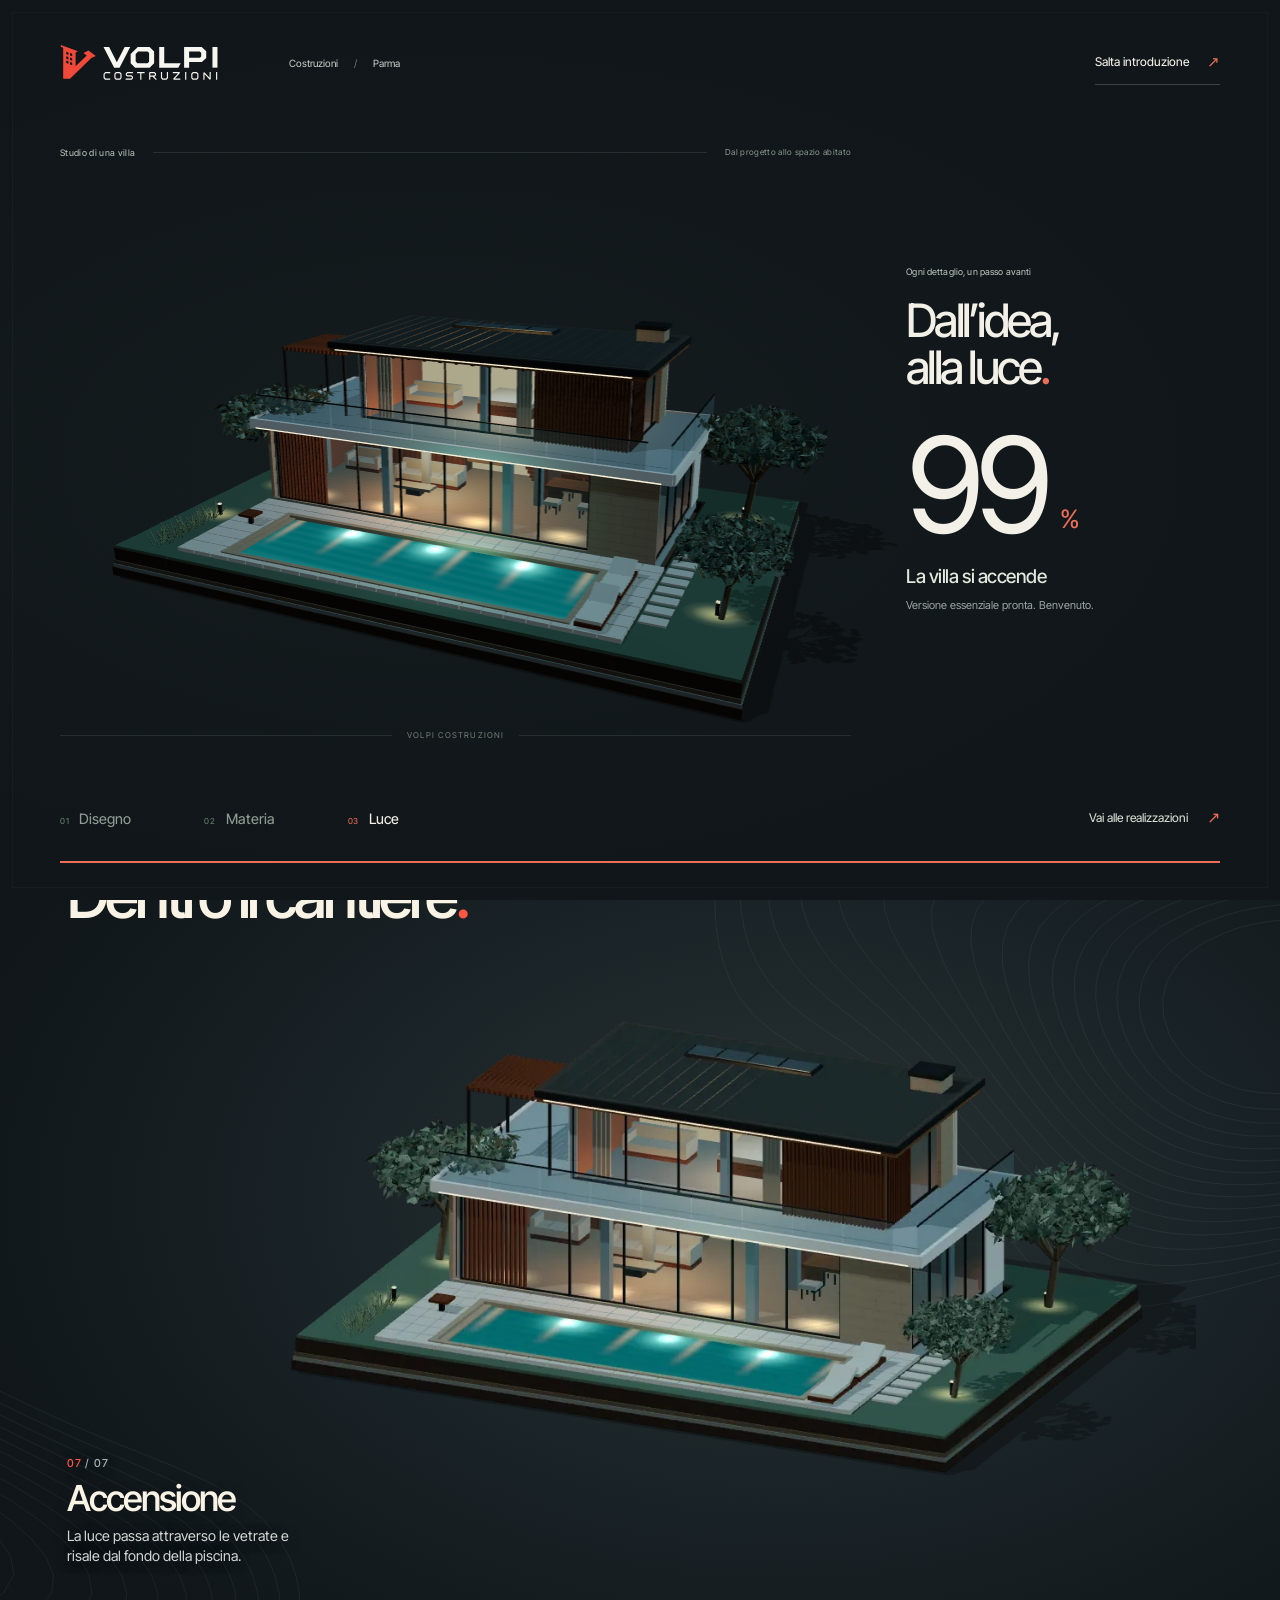
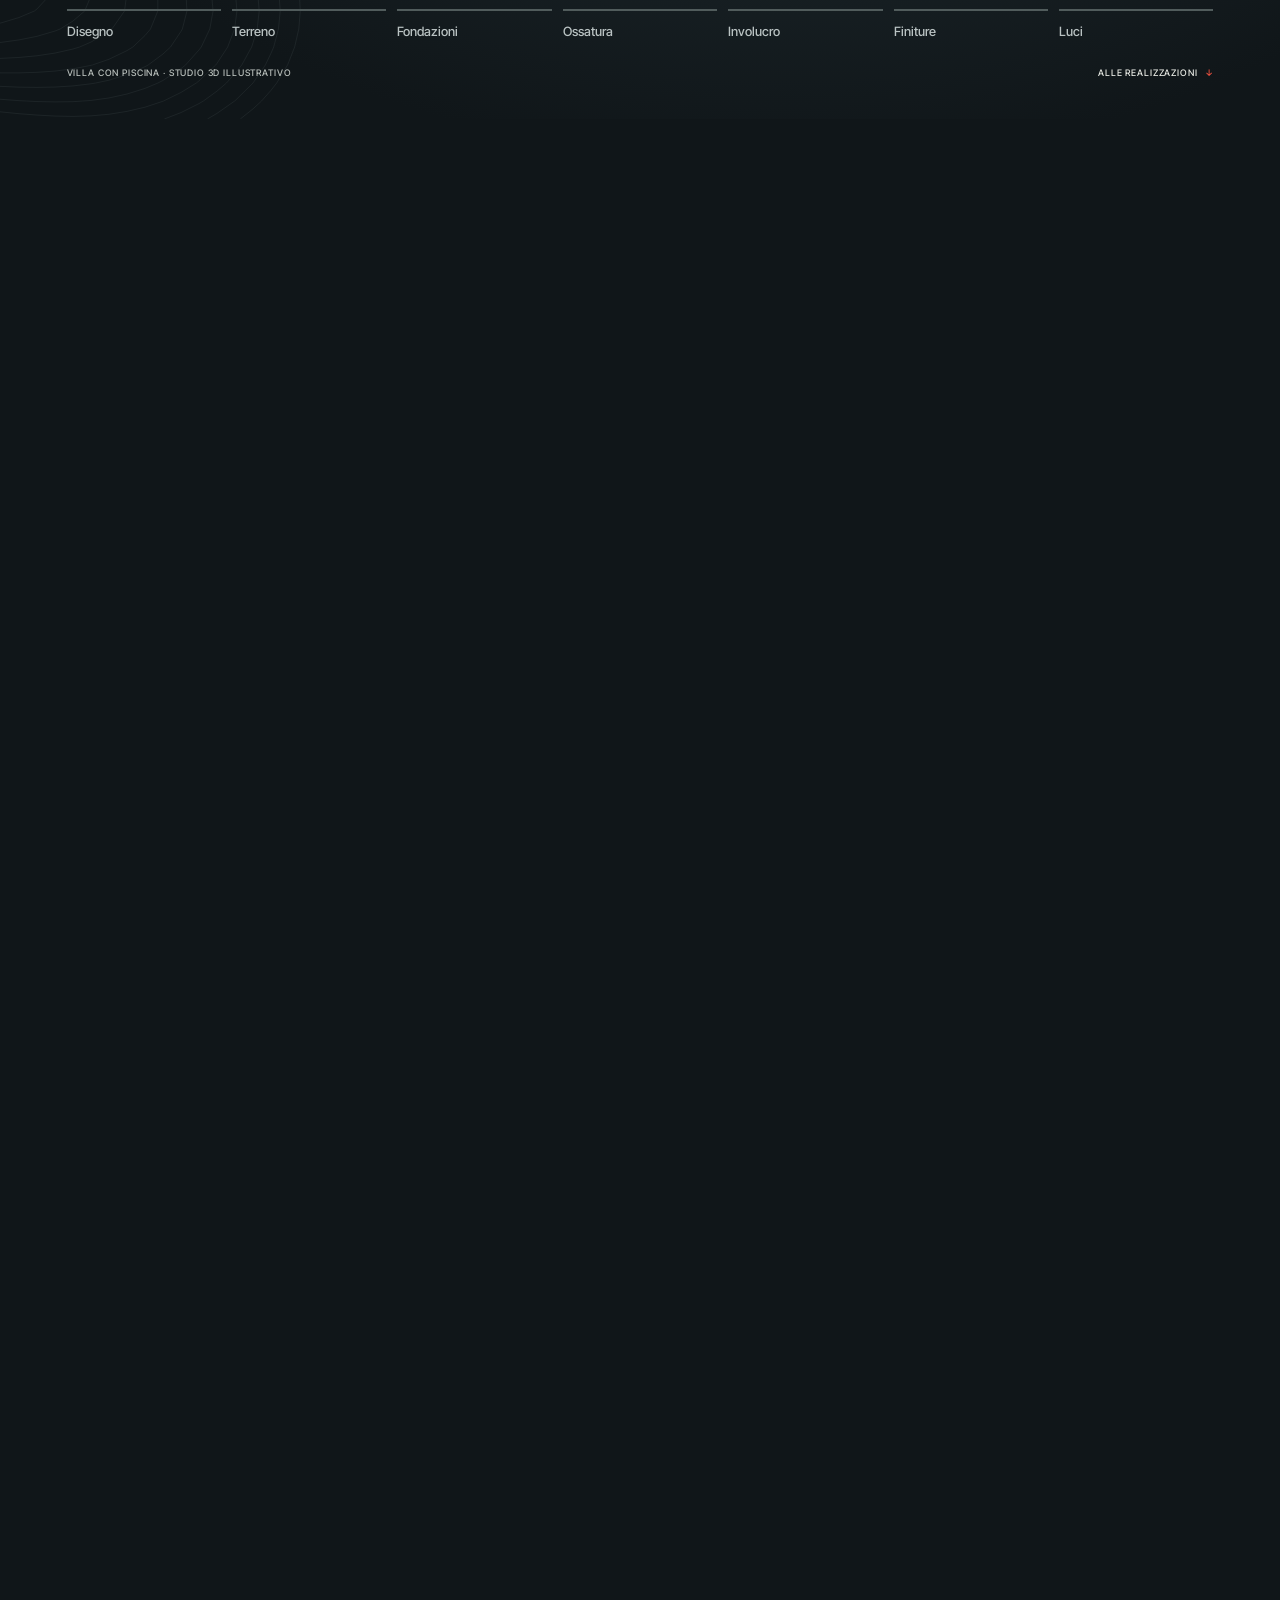
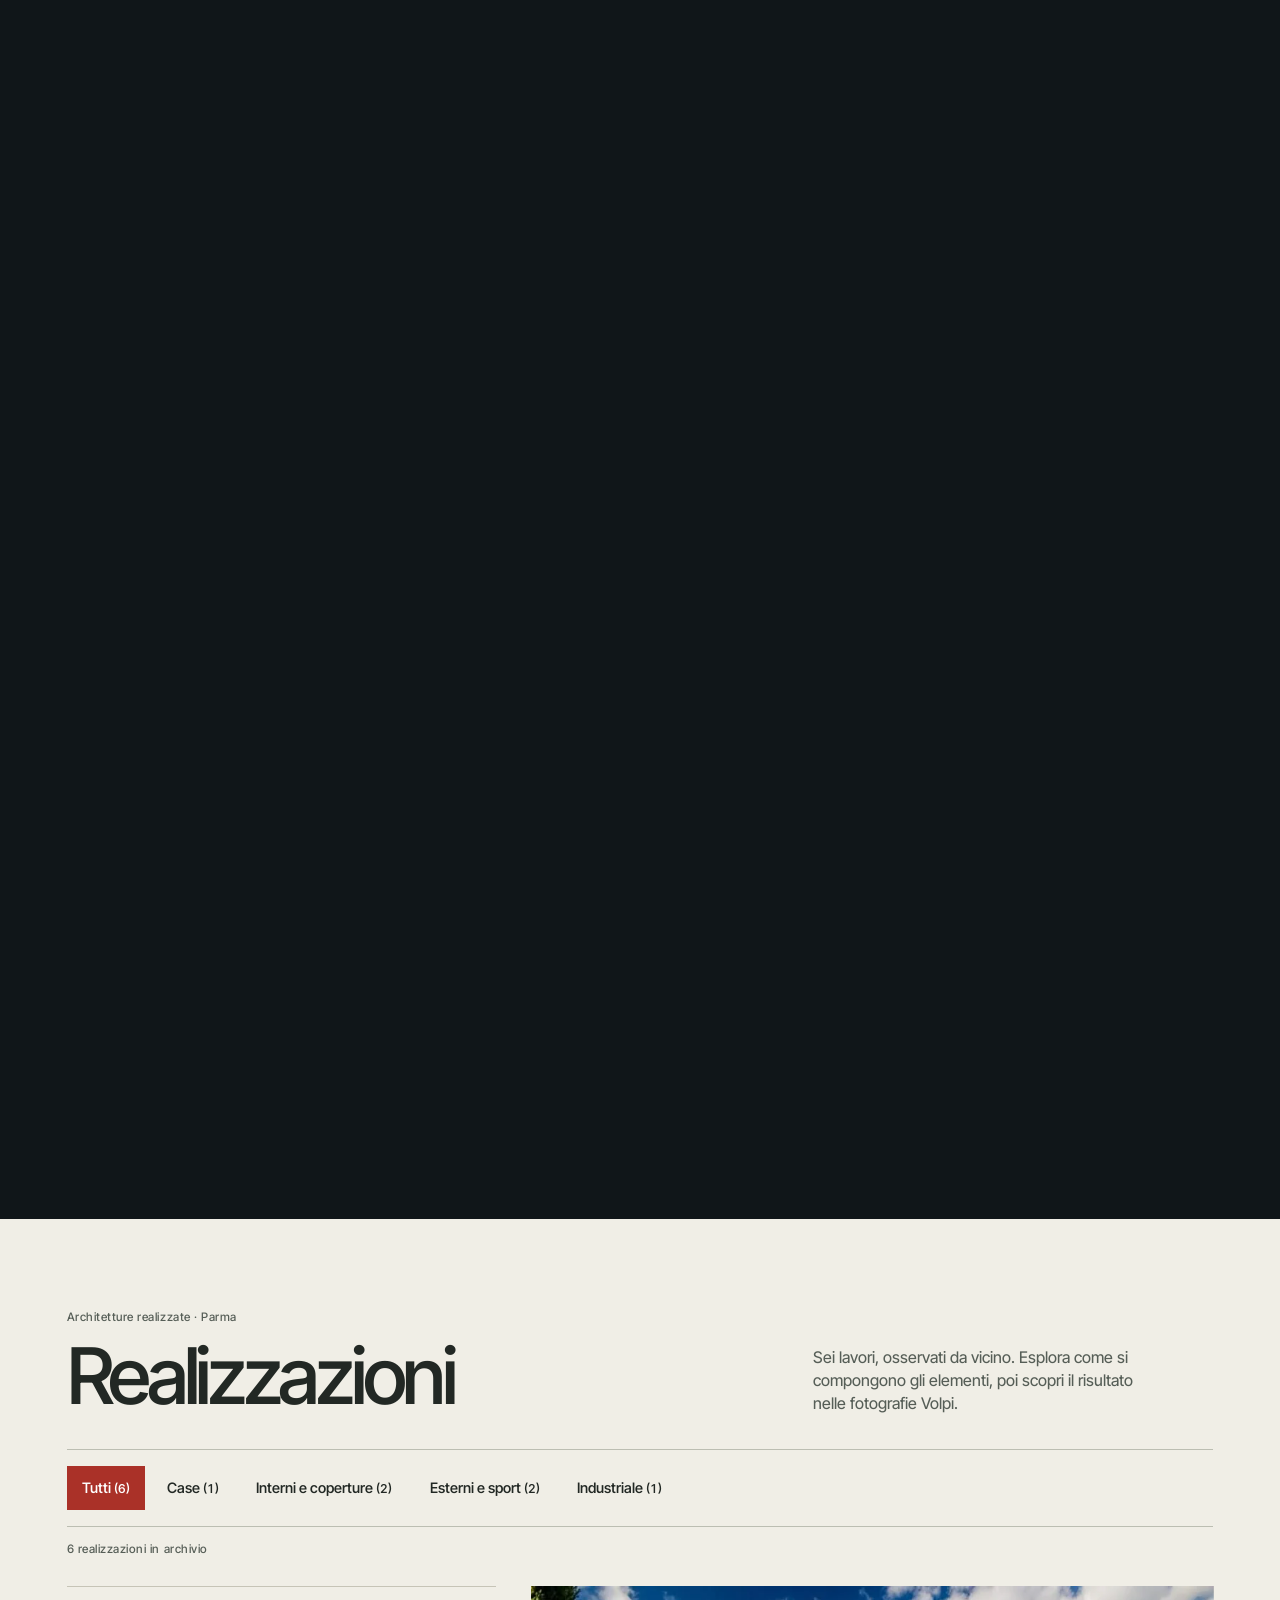
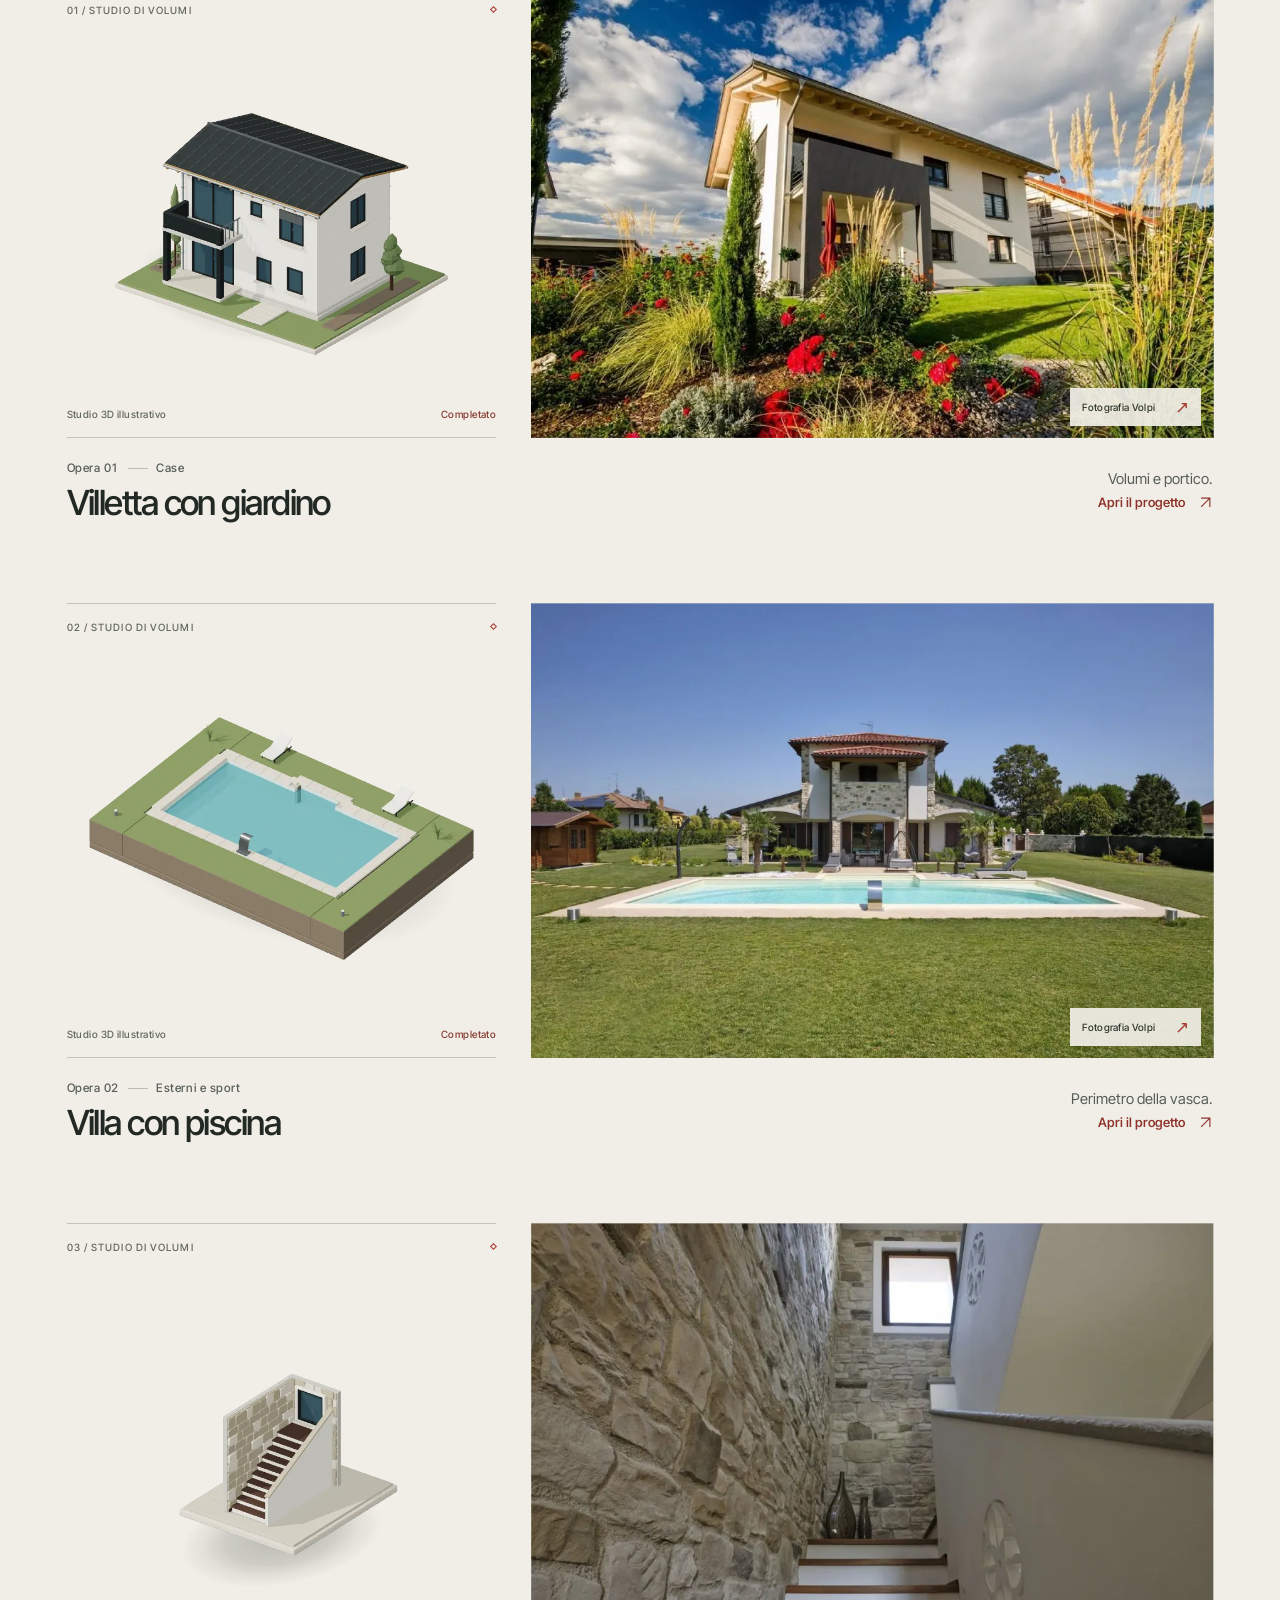
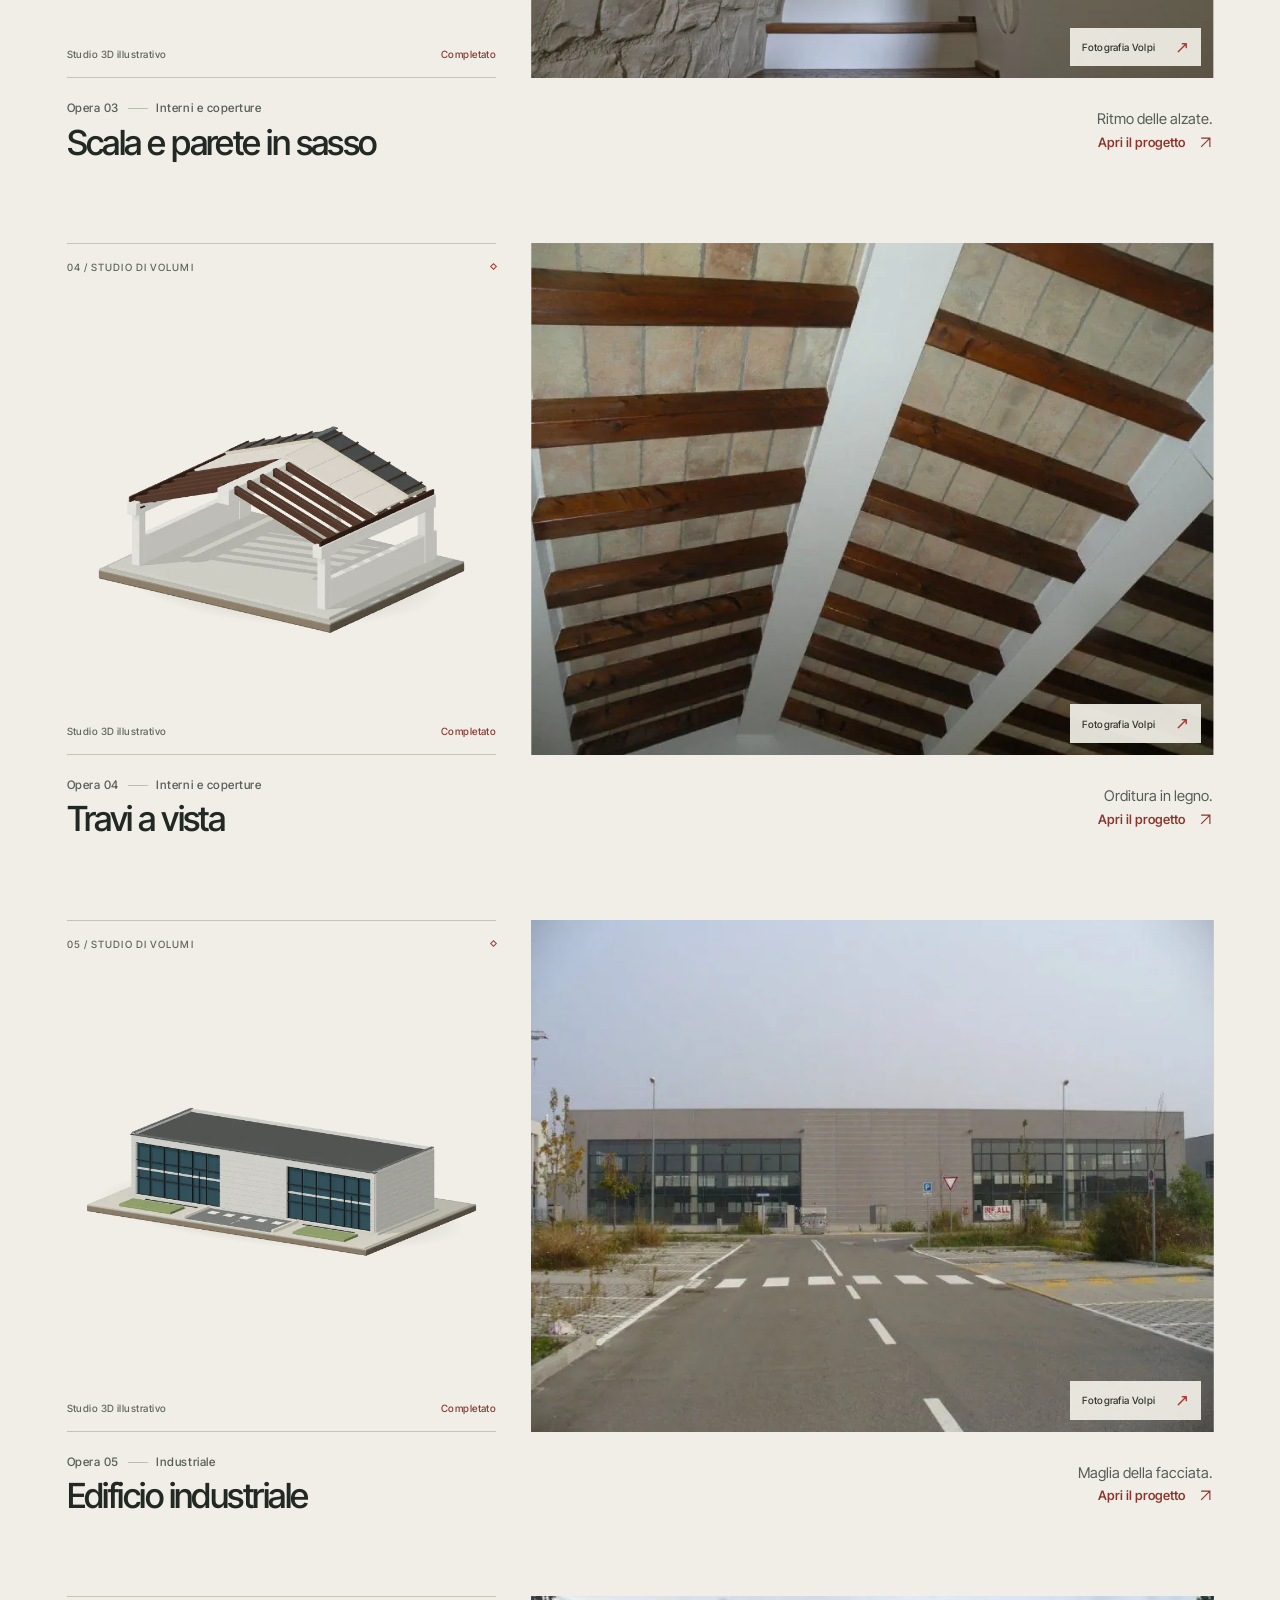
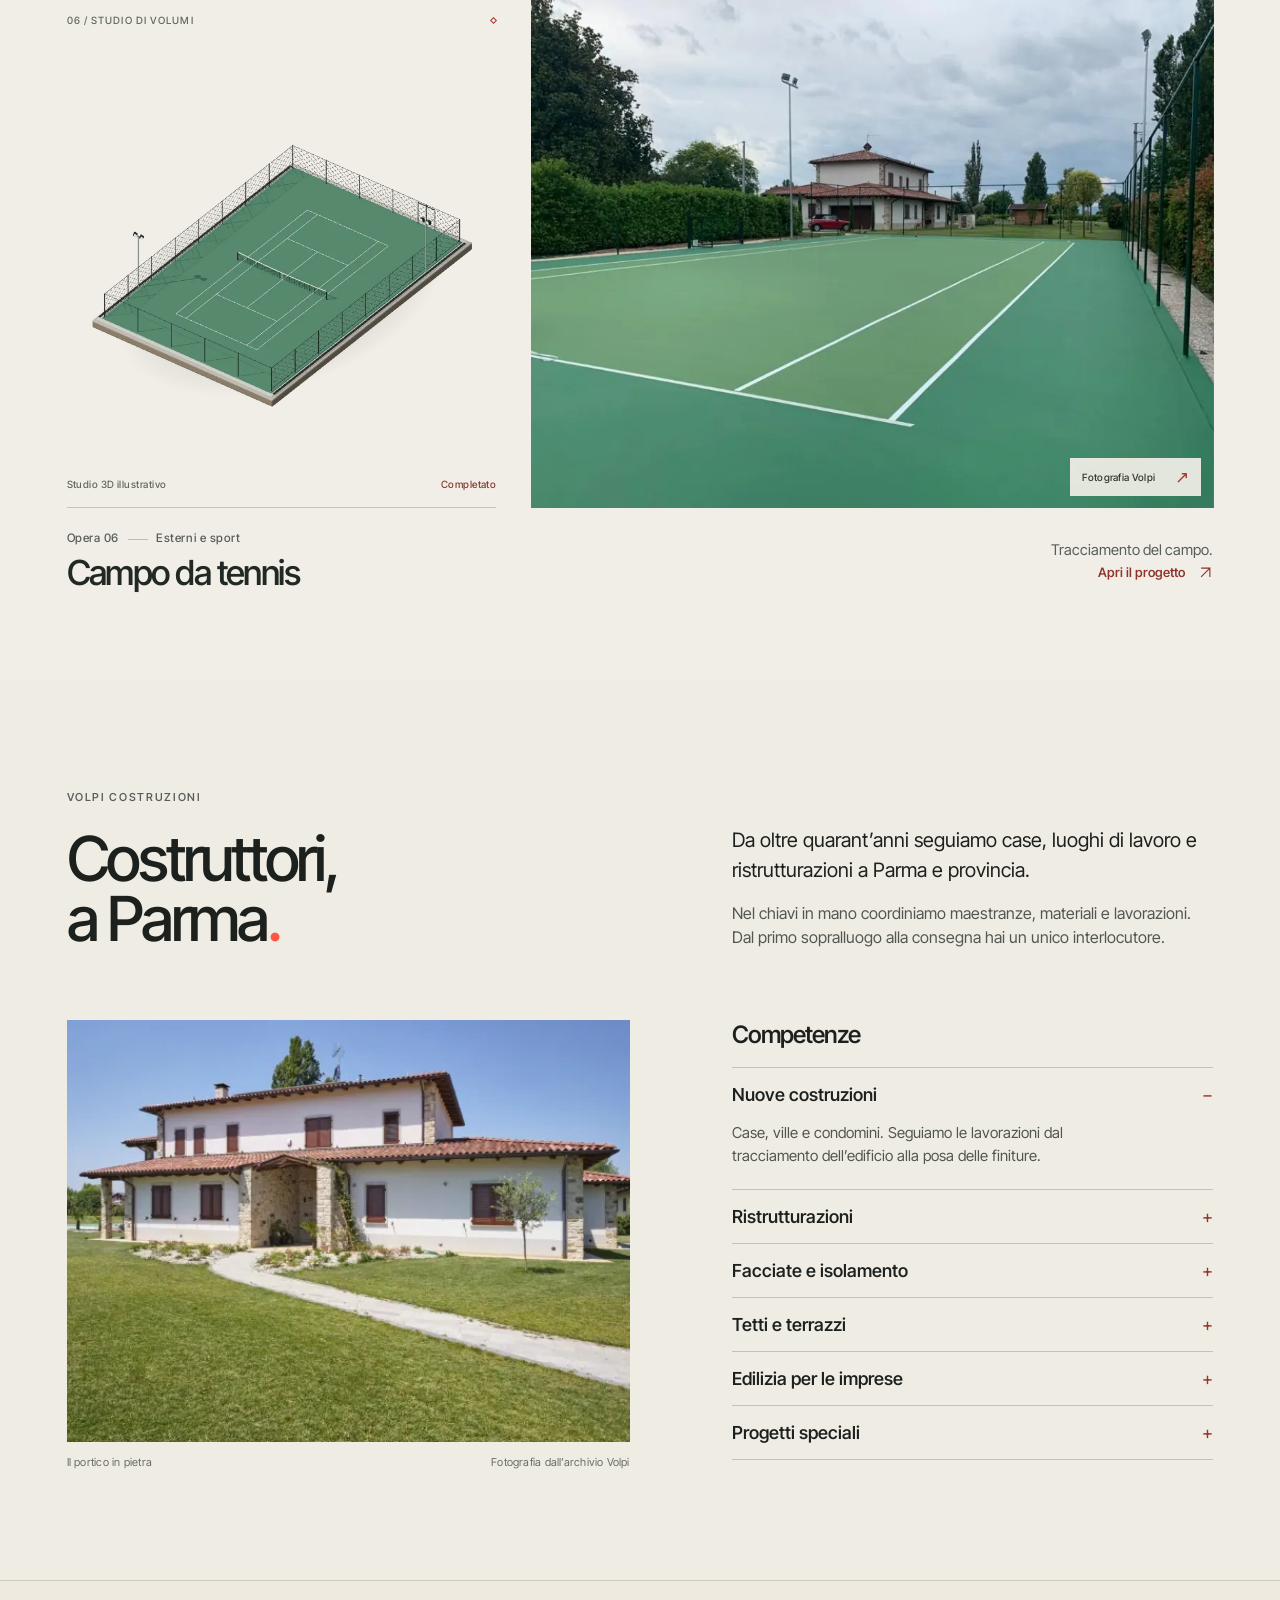
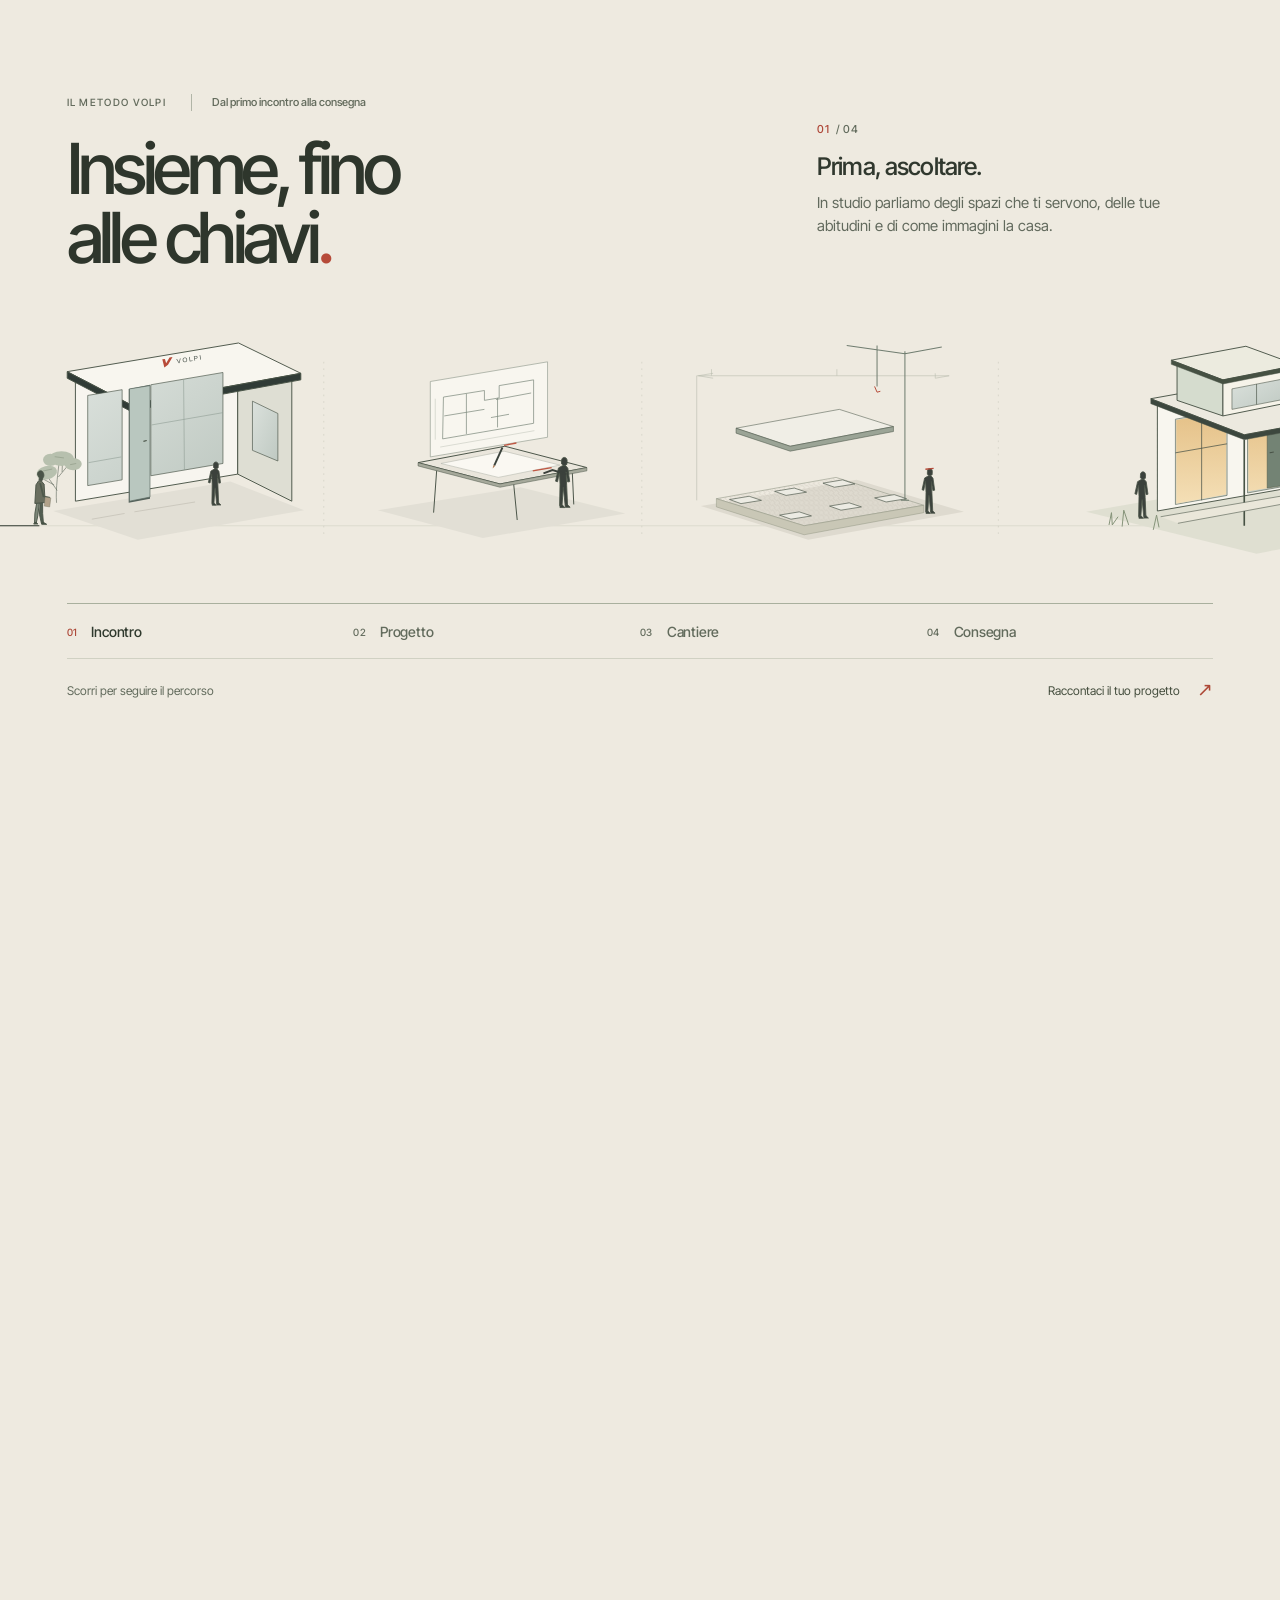
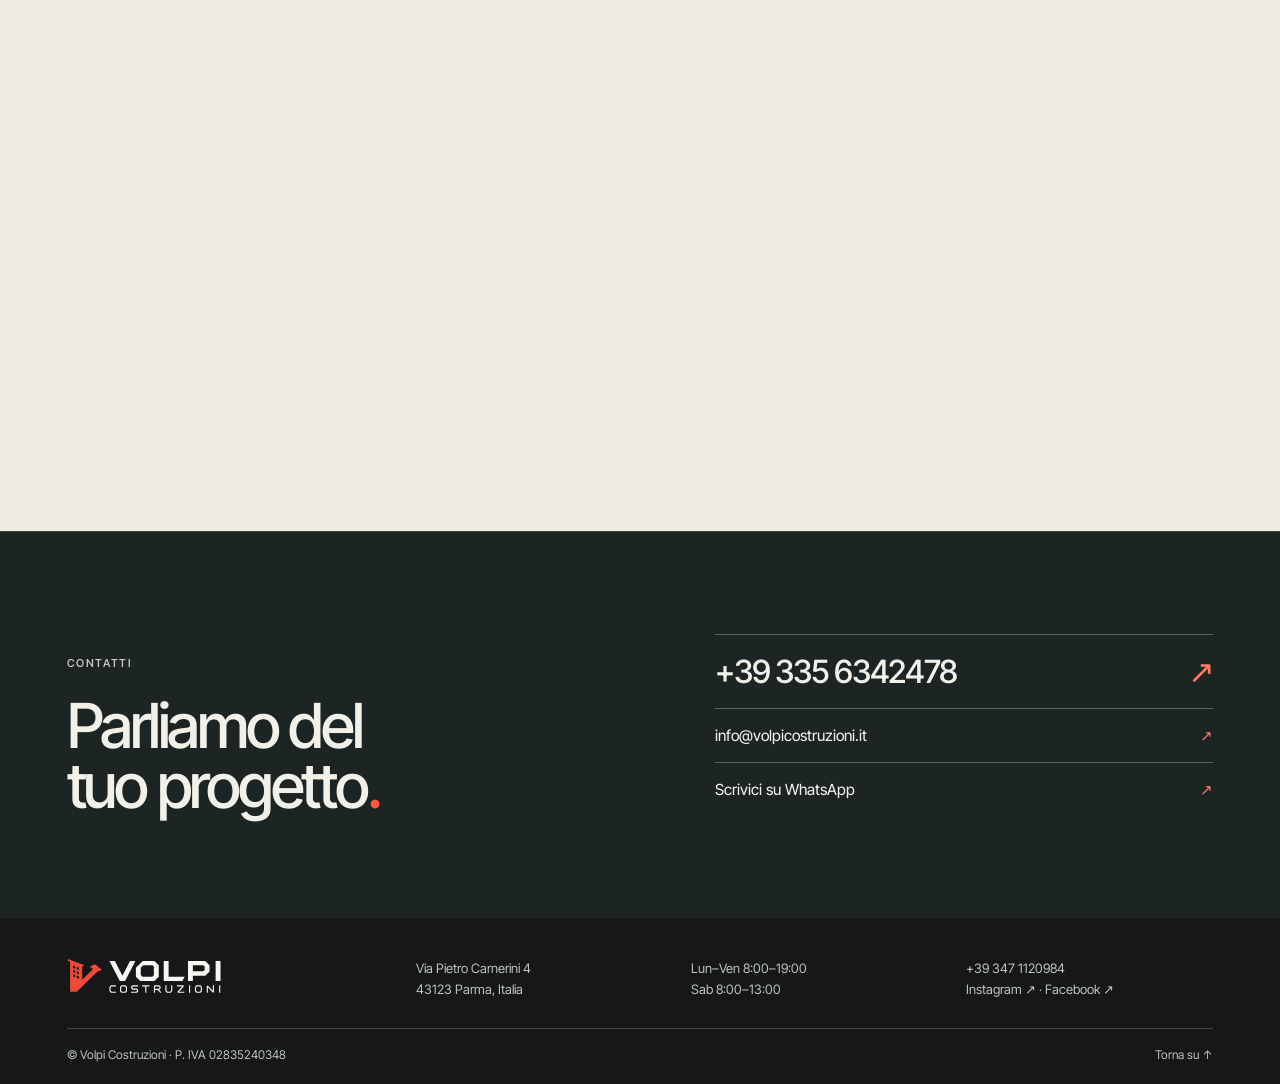
==== commit 086ad765: "Publish detailed Blender portfolio models with progressive 3D loading" ====
--- a/index.html
+++ b/index.html
@@ -33,7 +33,7 @@
       }, 13500);
     })();
   </script>
-  <script type="module" crossorigin src="./assets/index-COUB0b4r.js"></script>
+  <script type="module" crossorigin src="./assets/index-BvEk8rNq.js"></script>
   <link rel="stylesheet" crossorigin href="./assets/index-P6gA-Y_e.css">
 </head>
 <body id="inizio">
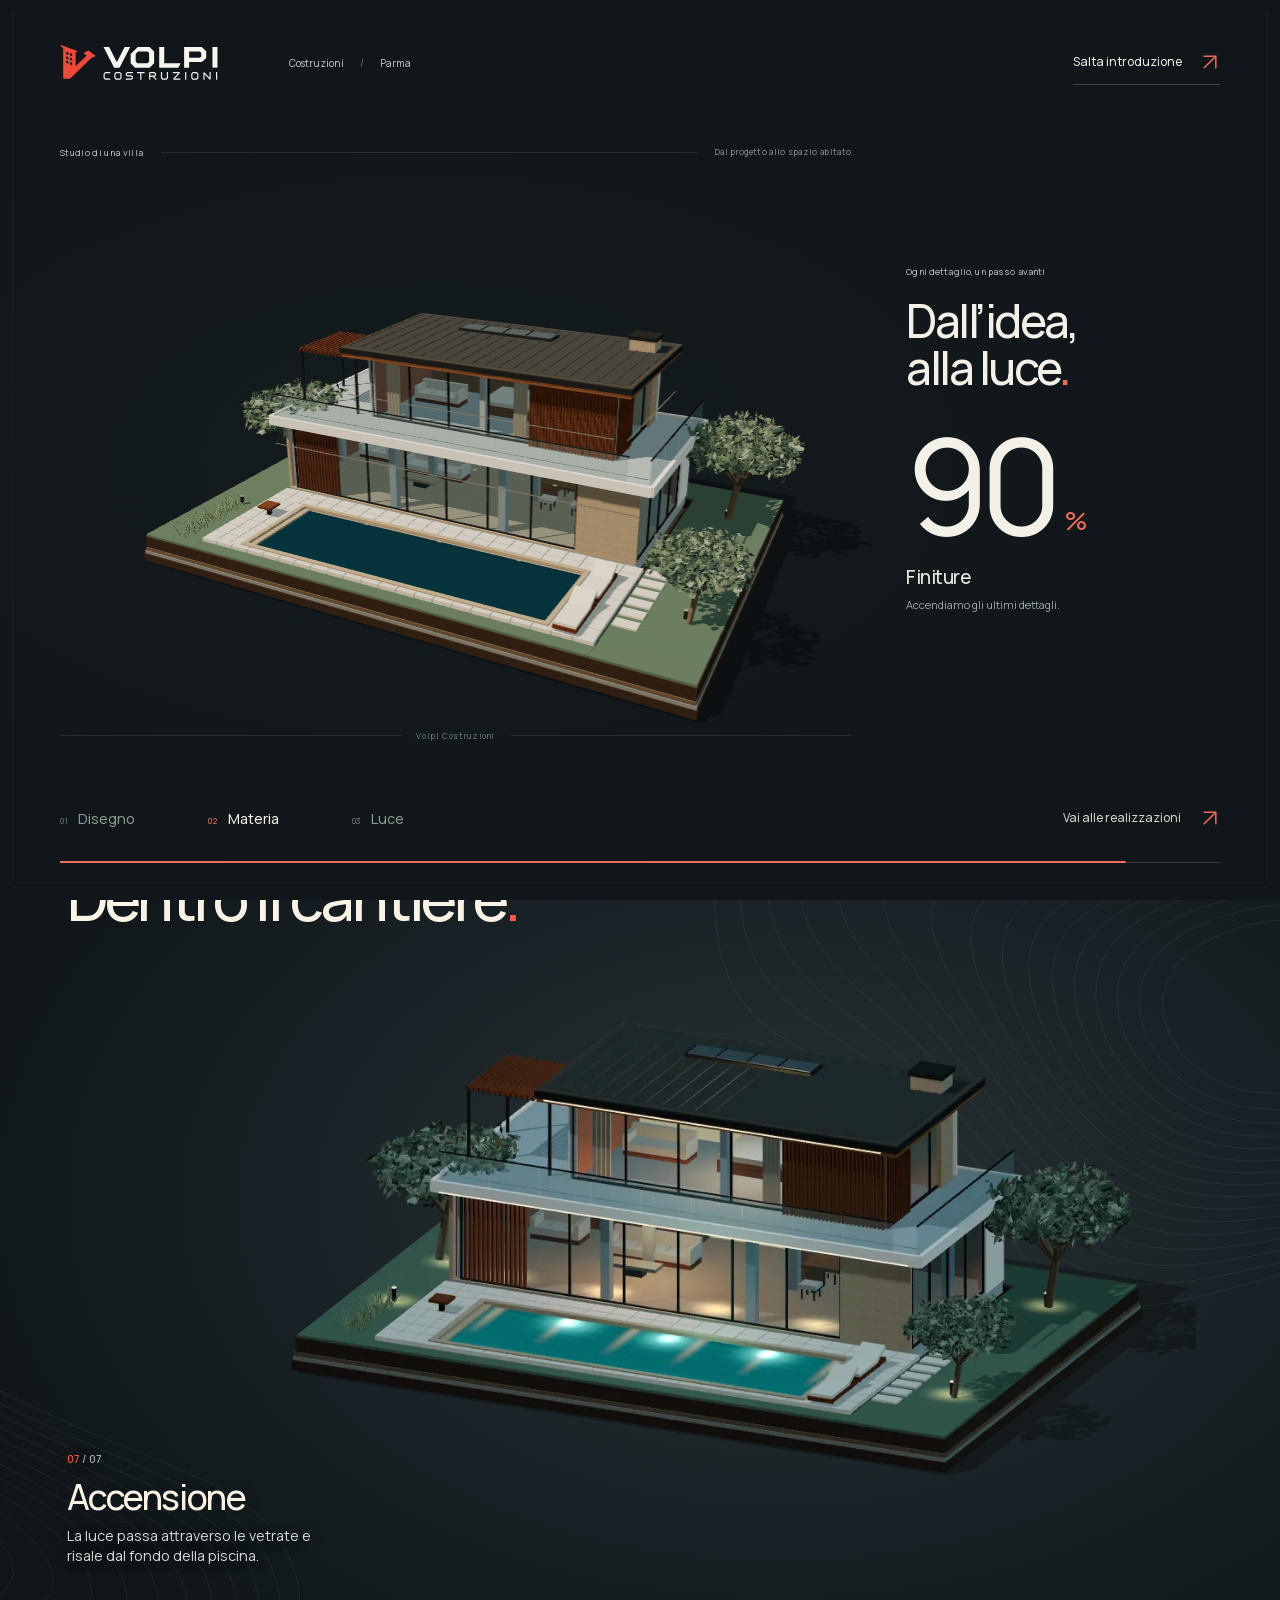
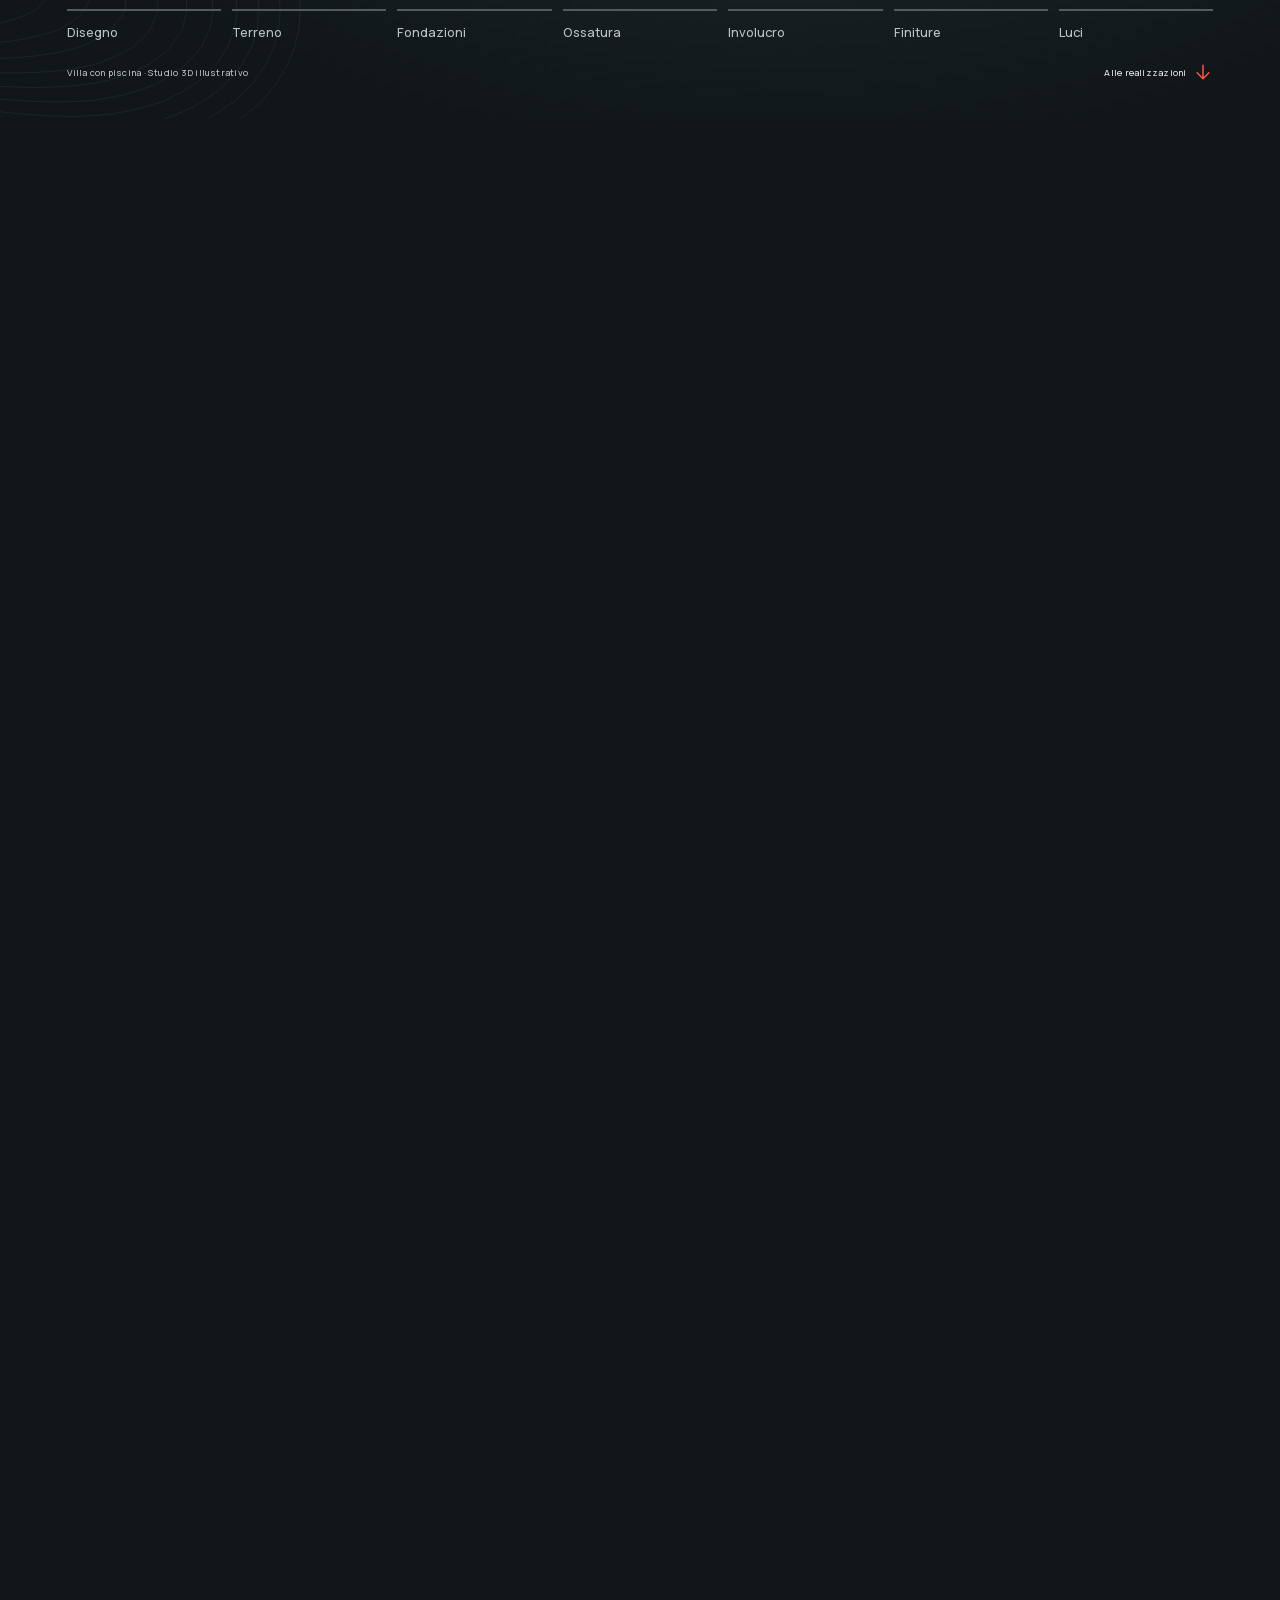
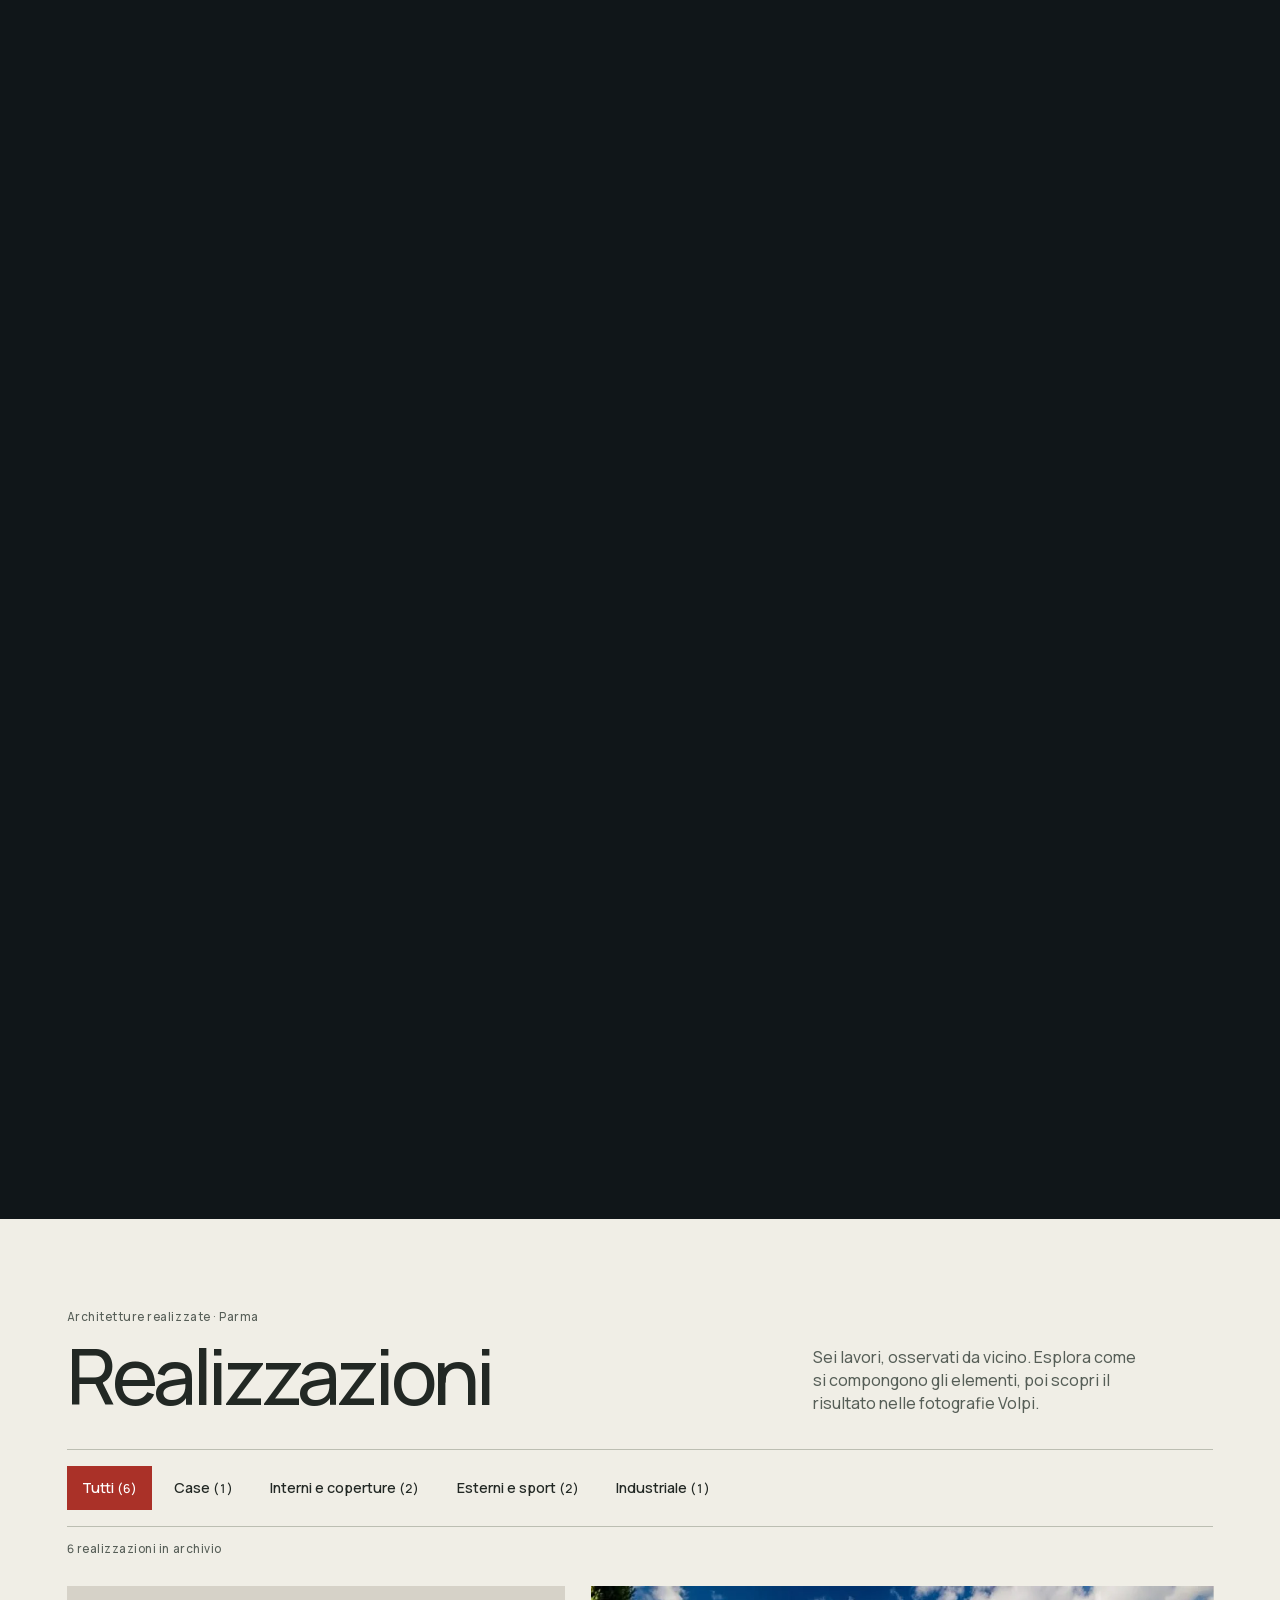
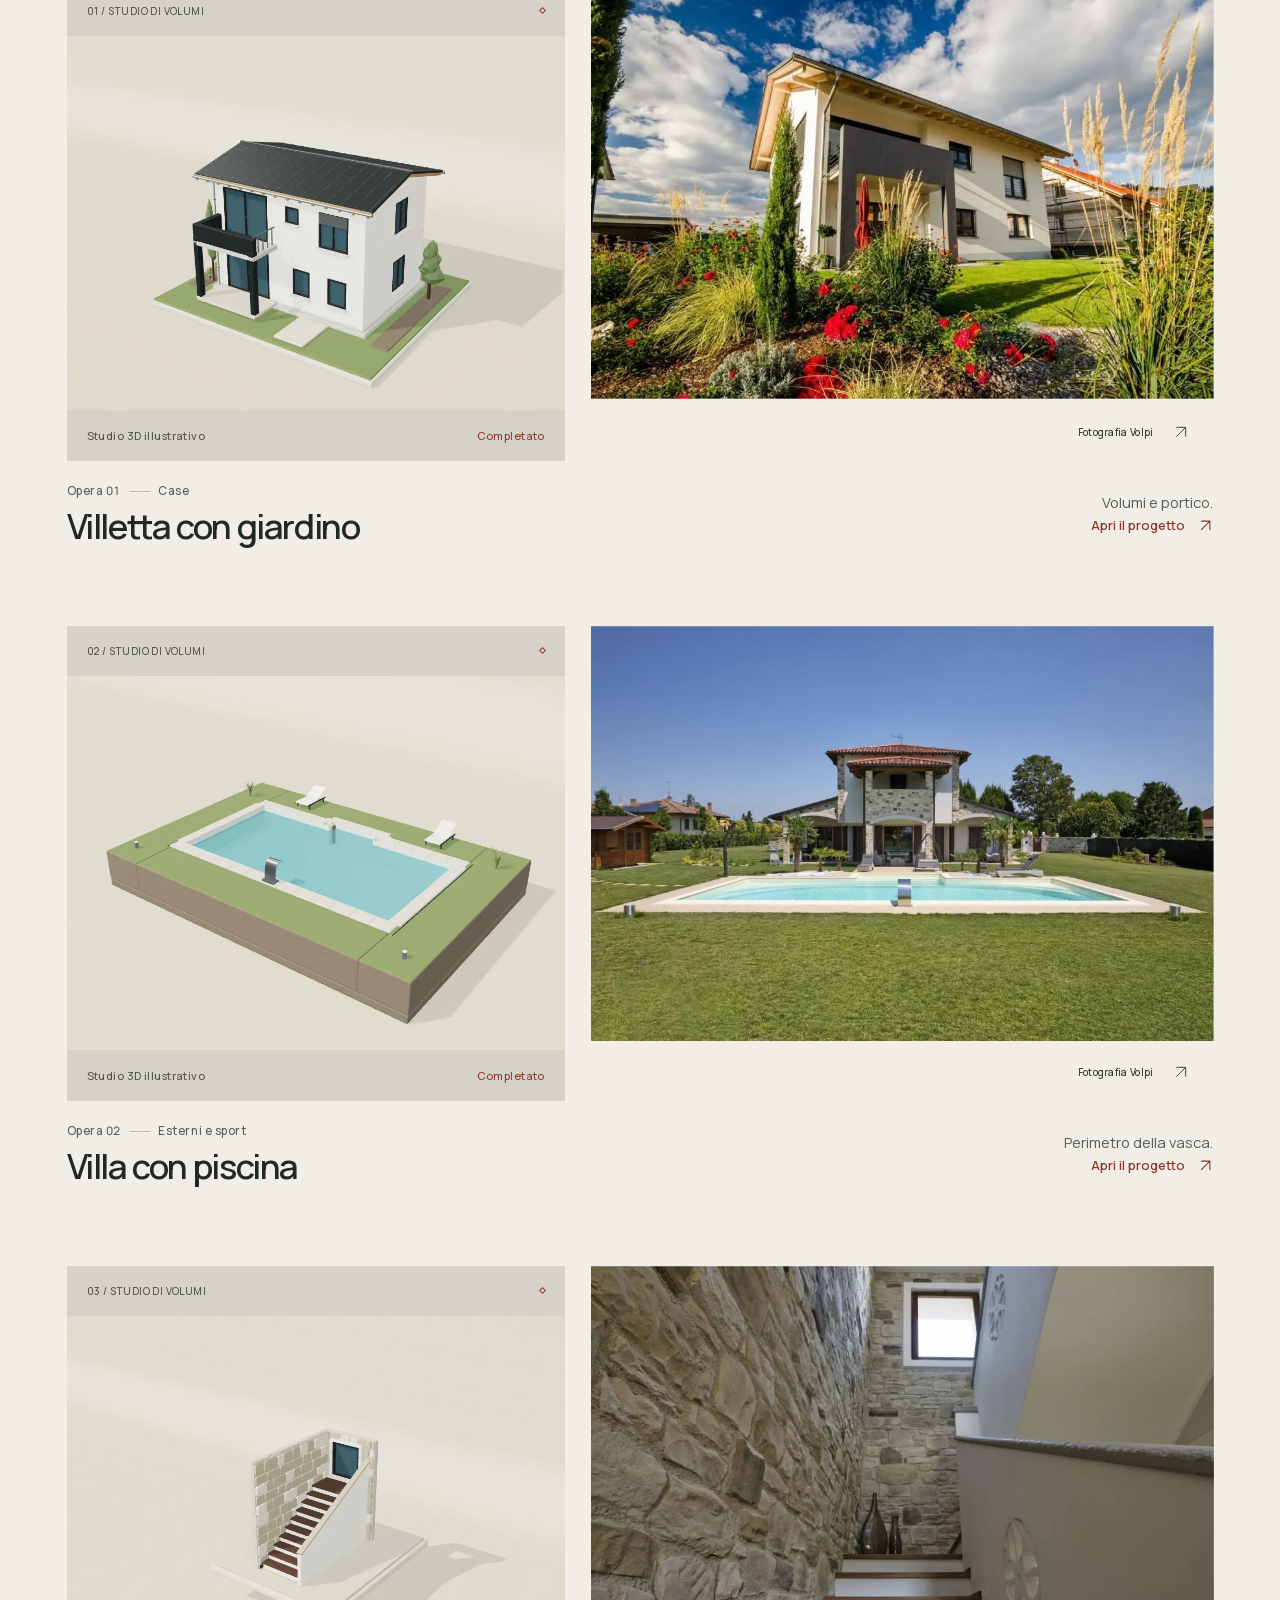
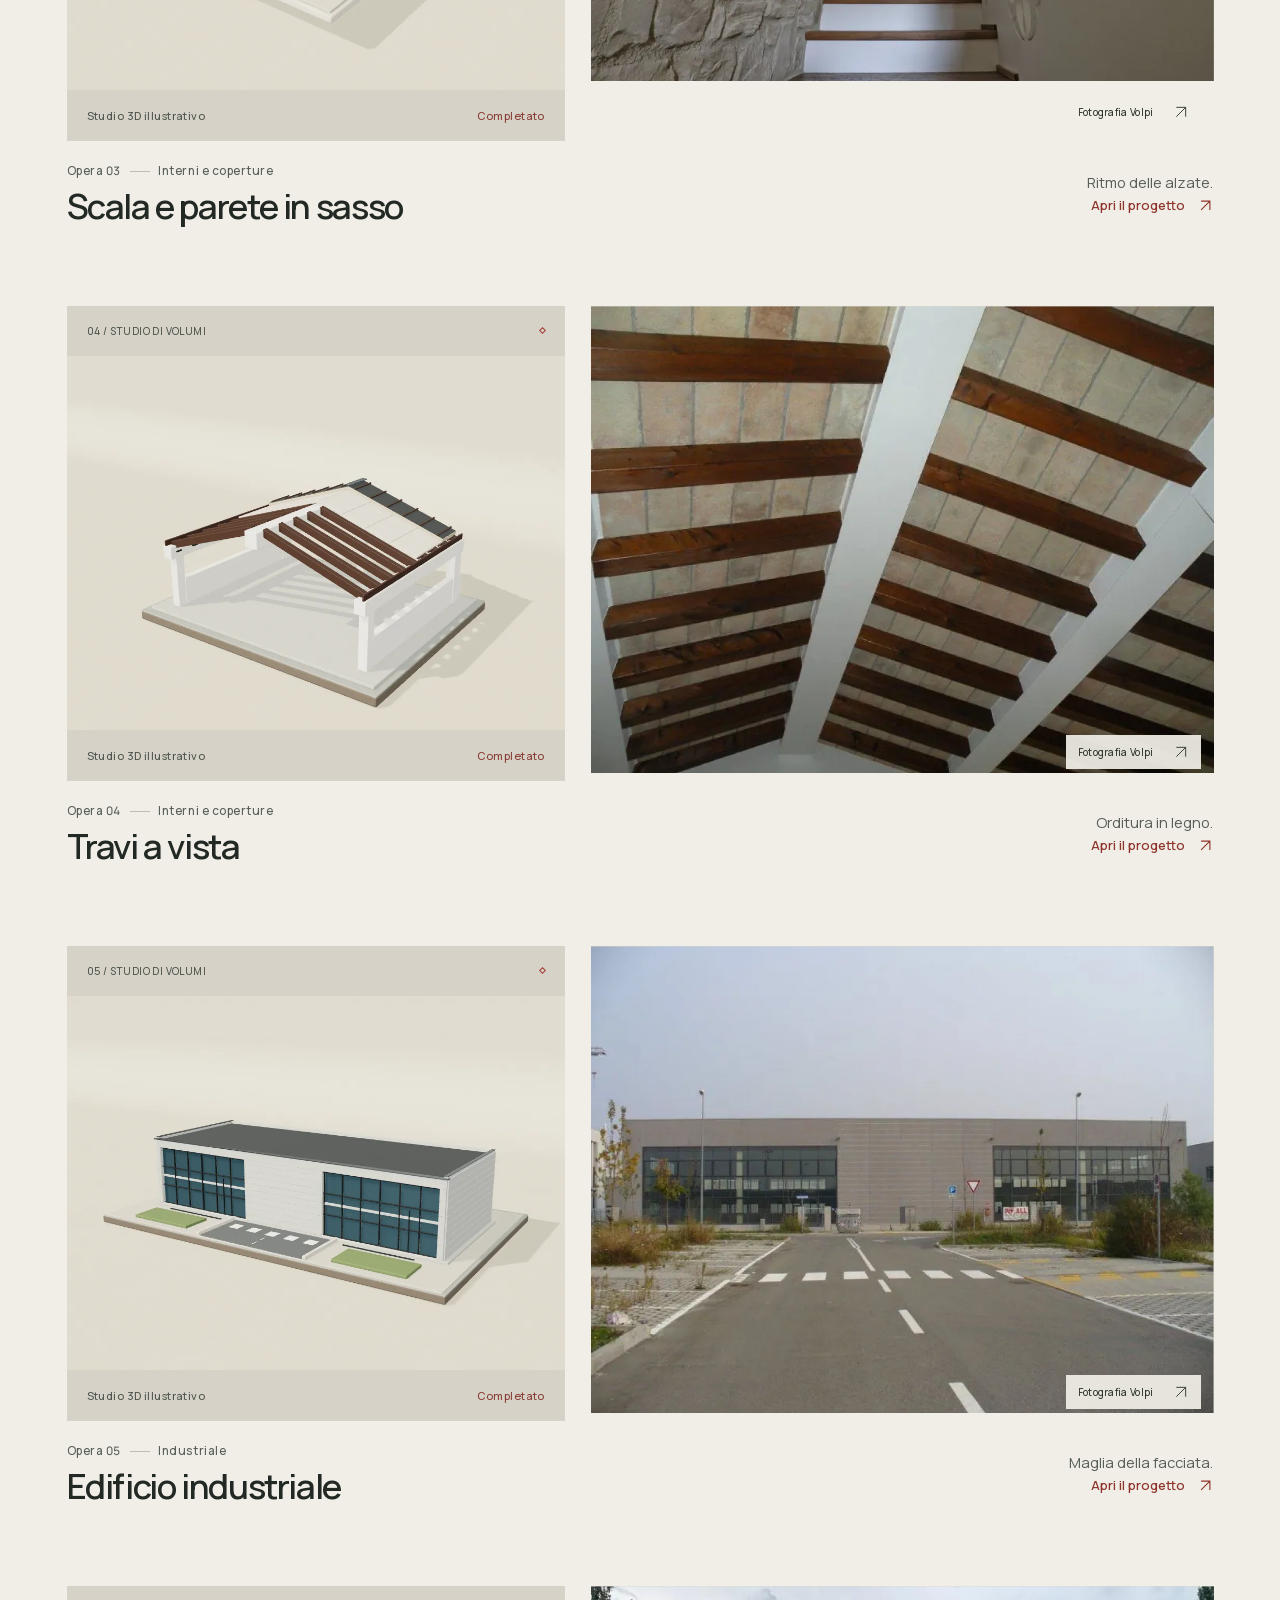
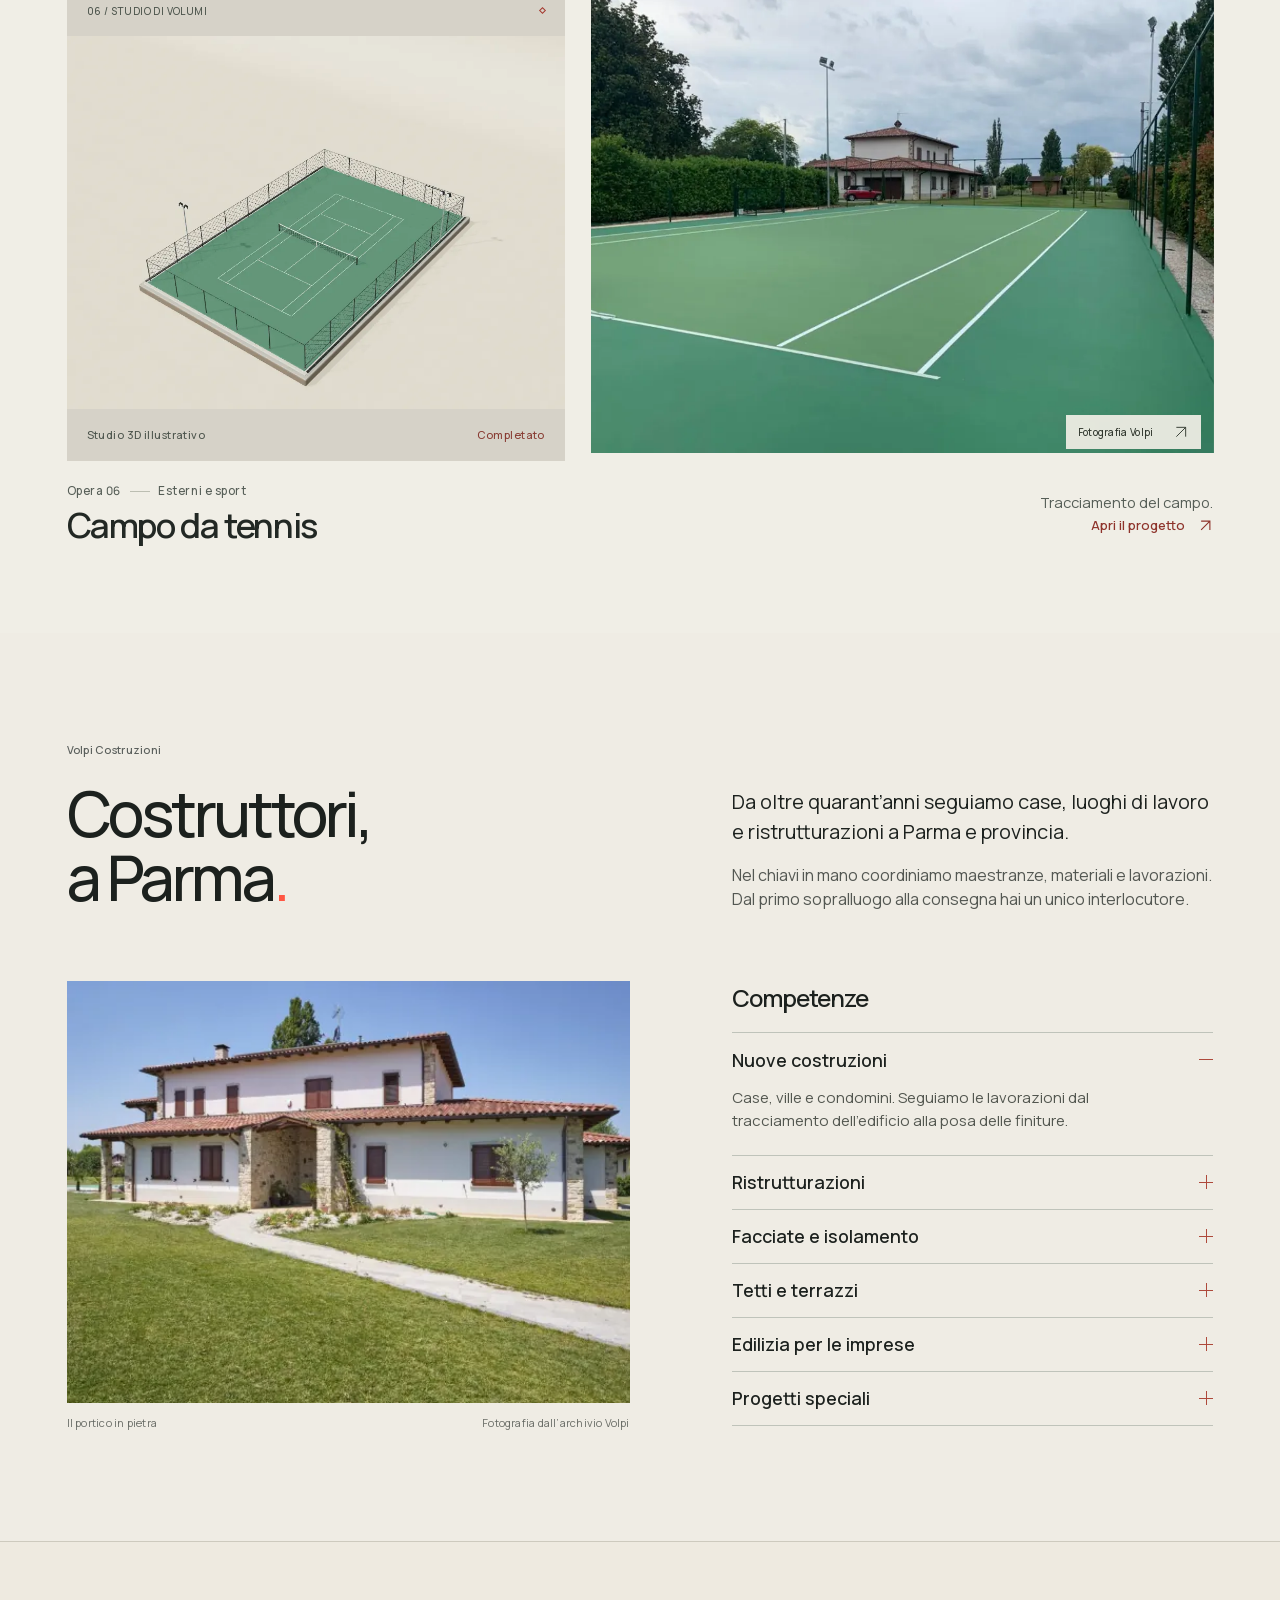
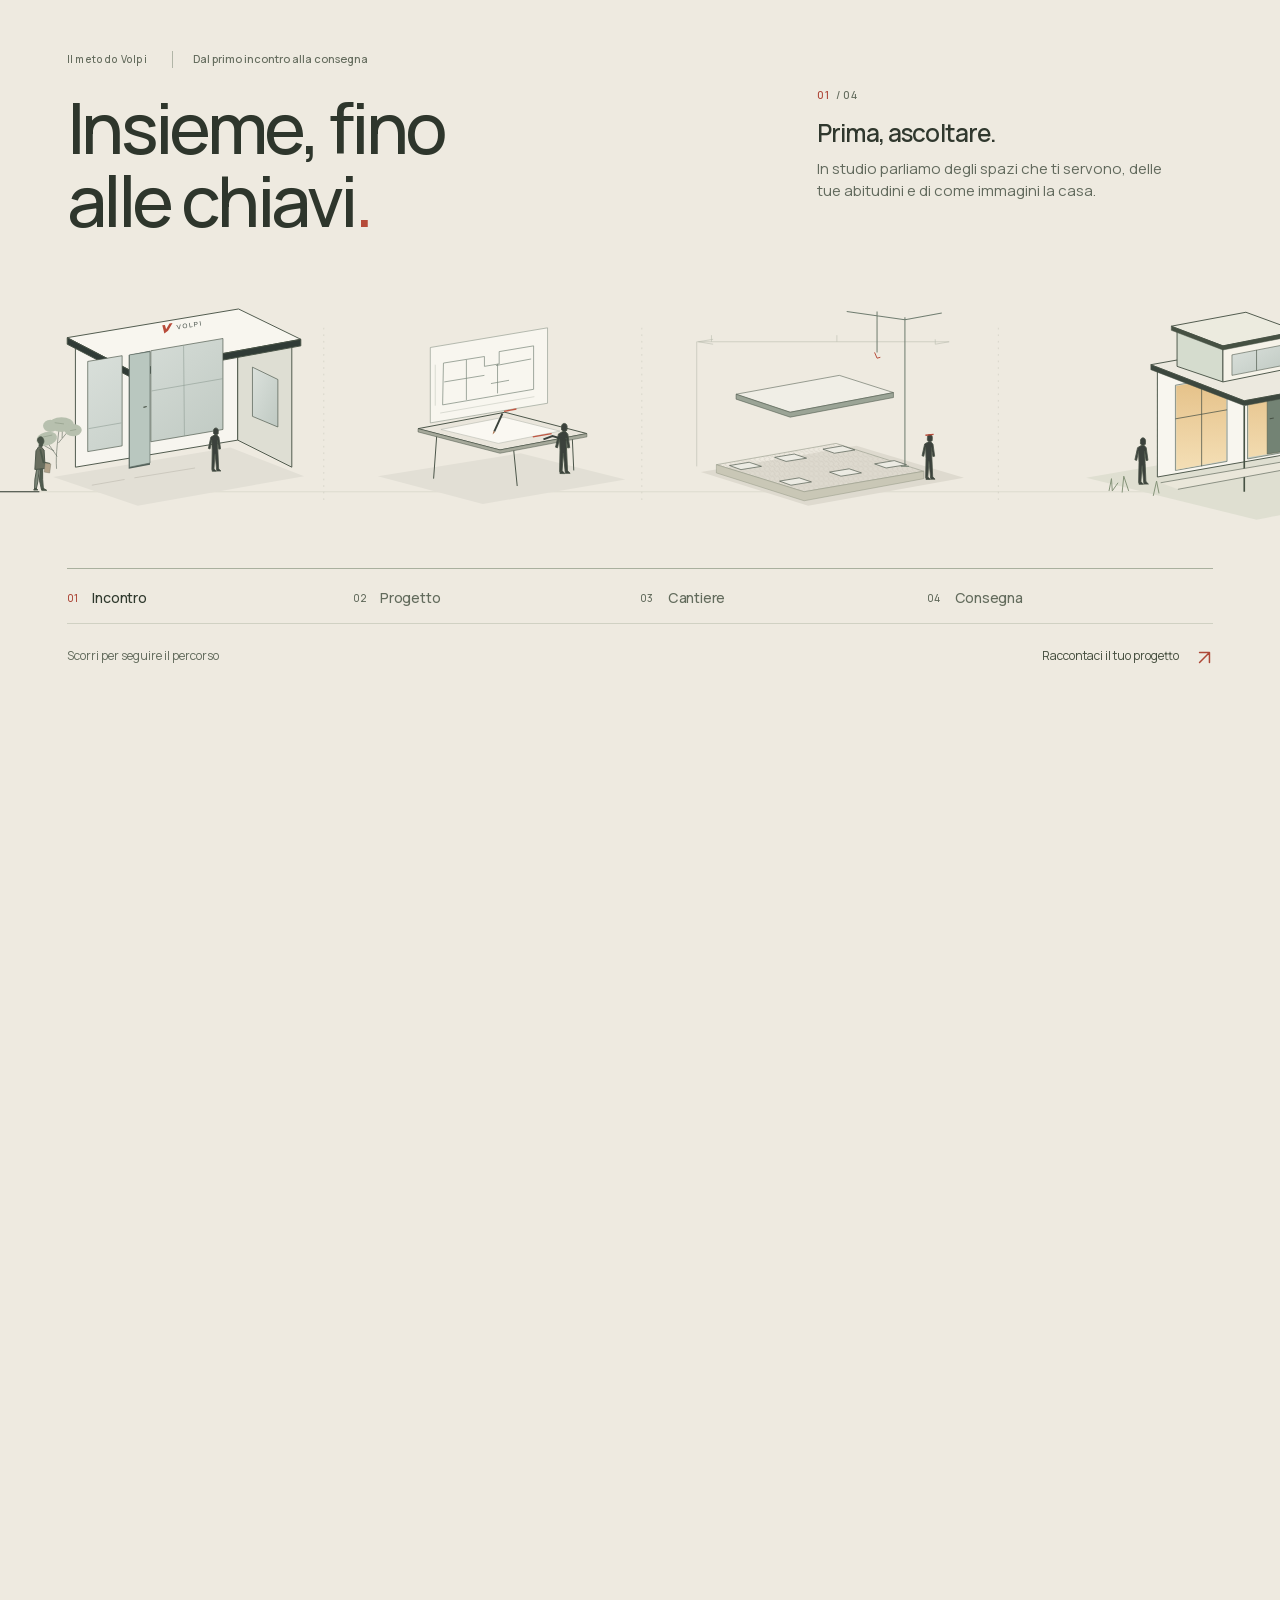
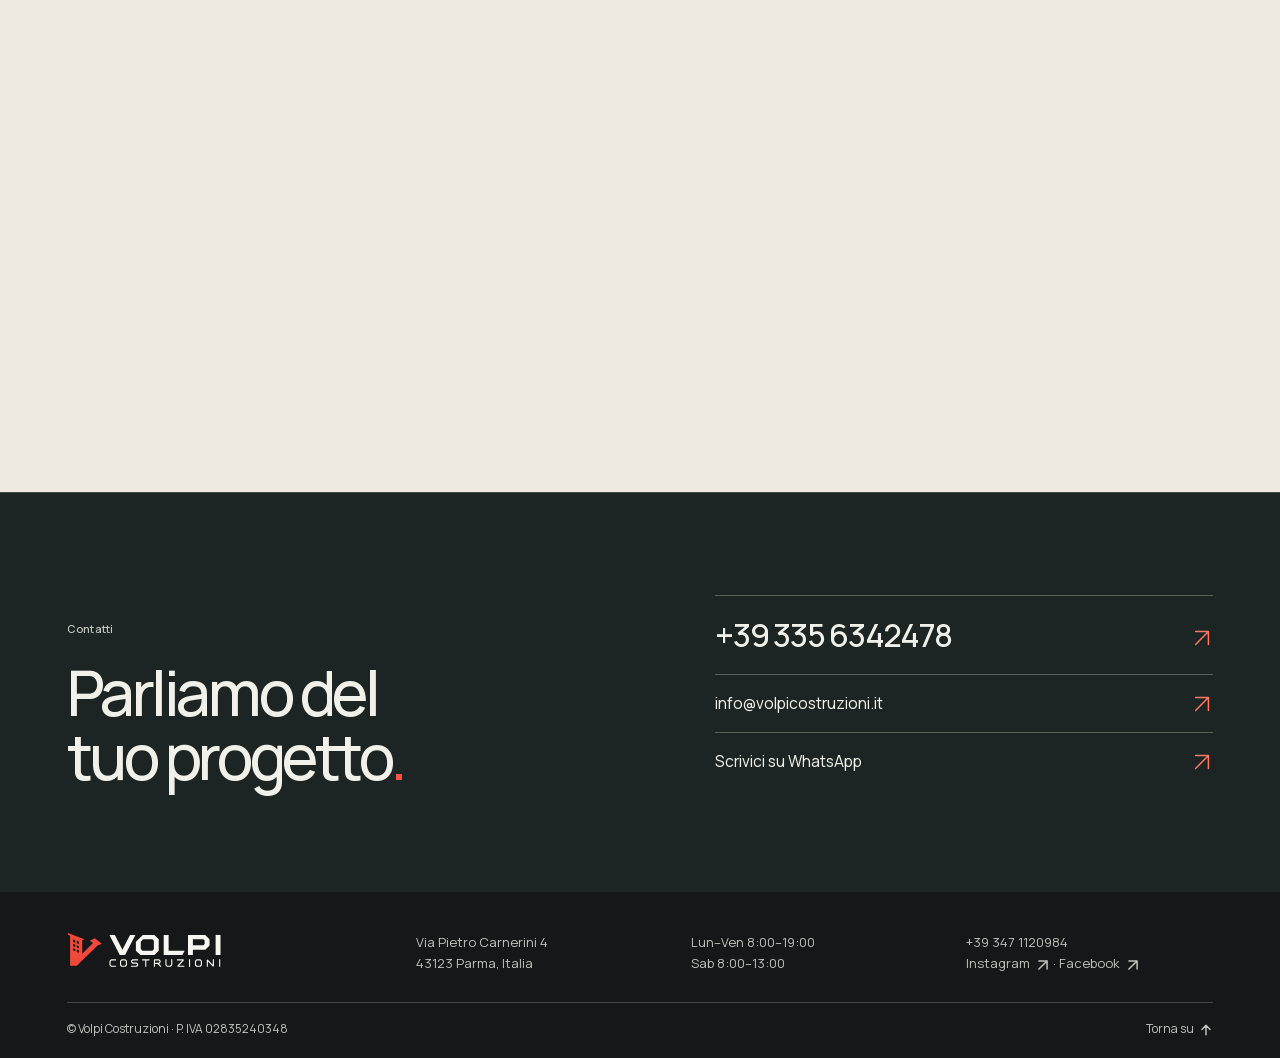
==== commit eda615ec: "Publish refined mobile and cinematic architectural portfolio" ====
--- a/index.html
+++ b/index.html
@@ -11,11 +11,33 @@
   <script>
     (() => {
       const root = document.documentElement;
+      // Every document visit begins at the entrance, even from an old gallery
+      // link or a reload while a project is open. In-page history stays intact.
+      const start = new URL(location.href);
+      start.hash = '';
+      start.searchParams.delete('categoria');
+      const { volpiWork, ...rest } = history.state || {};
+      history.replaceState(Object.keys(rest).length ? rest : null, '', start);
+      history.scrollRestoration = 'manual';
+      window.scrollTo({ top:0, left:0, behavior:'instant' });
+      let opened = false;
+      const restoreScroll = () => { history.scrollRestoration = 'auto'; };
+      window.addEventListener('volpi:enter', () => {
+        if (root.classList.contains('arriving')) window.scrollTo({ top:0, left:0, behavior:'instant' });
+        opened = true;
+        if (document.readyState === 'complete') setTimeout(restoreScroll, 0);
+      }, {once:true});
+      window.addEventListener('pageshow', event => {
+        // A cached document retains completed animation closures. Recreate it
+        // only on a real return from another page, never on tab or dialog changes.
+        if (event.persisted) { location.reload(); return; }
+        if (!opened) window.scrollTo({ top:0, left:0, behavior:'instant' });
+        if (opened) setTimeout(restoreScroll, 0);
+      });
       const query = new URLSearchParams(location.search);
       if (matchMedia('(prefers-reduced-motion: reduce)').matches || query.get('motion') === 'reduce' || query.get('static') === '1') {
         root.setAttribute('data-reduced',''); return;
       }
-      if (location.hash === '#lavori' || query.has('categoria')) return;
       root.classList.add('arriving');
       // Keep the site reachable even when the main module cannot be fetched.
       function release() {
@@ -33,15 +55,15 @@
       }, 13500);
     })();
   </script>
-  <script type="module" crossorigin src="./assets/index-BvEk8rNq.js"></script>
-  <link rel="stylesheet" crossorigin href="./assets/index-P6gA-Y_e.css">
+  <script type="module" crossorigin src="./assets/index-CDsj0gEV.js"></script>
+  <link rel="stylesheet" crossorigin href="./assets/index-B1d-6gie.css">
 </head>
 <body id="inizio">
 <div id="arrival" class="arrival arrival-atrium" role="dialog" aria-modal="true" aria-labelledby="arrival-heading" data-entry-act="disegno">
   <div class="arrival-head">
     <div class="arrival-mark"><img src="data:image/svg+xml,%3csvg%20xmlns='http://www.w3.org/2000/svg'%20width='212'%20height='49'%20viewBox='0%200%20212%2049'%20role='img'%20aria-labelledby='brand-title'%3e%3ctitle%20id='brand-title'%3eVolpi%20Costruzioni%3c/title%3e%3cpath%20fill='%23F14939'%20fill-rule='evenodd'%20d='%20M1.1%201.2%2023.9%209.7%2020.8%2011.1%2020.8%2029.5%2035.6%2015.1%2031.2%2012.0%2038.0%208.6%2047.7%2016.0%2041.8%2018.4%2013.3%2046.0%204.2%2046.0%204.2%205.1%201.1%203.8Z%20M8.3%2010.2V13.5L11.2%2014.5V11.2Z%20M13.3%2012.0V15.3L16.2%2016.3V13.0Z%20M8.3%2016.1V19.4L11.2%2020.4V17.1Z%20M13.3%2017.9V21.2L16.2%2022.2V18.9Z%20M8.3%2022.0V25.3L11.2%2026.3V23.0Z%20M13.3%2023.8V27.1L16.2%2028.1V24.8Z'/%3e%3cg%20fill='%23F8F6F1'%20fill-rule='evenodd'%3e%3cpath%20d='M58%204H65.5L75.8%2024.1%2086.2%204H93.6L79.4%2031.3H72.2Z'/%3e%3cpath%20d='M103.7%204H119.5L125.5%209.8V25.5L119.5%2031.3H100.2L94.2%2025.5V13.2ZM104.2%209.9%20100.9%2013.2V23.3L103.2%2025.5H116.7L118.8%2023.4V11.9L116.8%209.9Z'/%3e%3cpath%20d='M132.3%204H139.0V25.4H161.0L157.7%2031.3H132.3Z'/%3e%3cpath%20d='M165.5%204H189.0L195.0%209.7V18.4L189.2%2024.0H172.2V31.3H165.5ZM172.2%209.8V18.2H186.5L188.3%2016.5V11.7L186.3%209.8Z'/%3e%3cpath%20d='M203.3%204H210.0V31.3H203.3Z'/%3e%3c/g%3e%3cg%20fill='none'%20stroke='%23F8F6F1'%20stroke-width='1.32'%20stroke-linecap='square'%20stroke-linejoin='bevel'%20transform='translate(-9.7%20-10.4)%20scale(1.165%201.25)'%3e%3cpath%20d='M65.1%2038.7H60.3L58.8%2040.2V44.1L60.3%2045.6H65.1'/%3e%3cpath%20d='M72.6%2038.7H76.7L78.1%2040.1V44.2L76.7%2045.6H72.6L71.2%2044.2V40.1Z'/%3e%3cpath%20d='M91.1%2038.7H85.3L84.2%2039.9V40.9L85.3%2042.1H90.0L91.2%2043.3V44.5L90.0%2045.6H84.1'/%3e%3cpath%20d='M97.2%2038.7H104.5M100.8%2038.8V45.6'/%3e%3cpath%20d='M111.0%2045.6V38.7H116.4L117.6%2039.9V41.2L116.4%2042.4H111.2M114.7%2042.4L118.1%2045.6'/%3e%3cpath%20d='M124.5%2038.7V44.1L126.0%2045.6H129.8L131.3%2044.1V38.7'/%3e%3cpath%20d='M138.1%2038.7H145.1L138.4%2045.6H145.4'/%3e%3cpath%20d='M152.2%2038.7V45.6'/%3e%3cpath%20d='M160.6%2038.7H164.7L166.1%2040.1V44.2L164.7%2045.6H160.6L159.2%2044.2V40.1Z'/%3e%3cpath%20d='M173.1%2045.6V38.7L180.2%2045.6V38.7'/%3e%3cpath%20d='M187.6%2038.7V45.6'/%3e%3c/g%3e%3c/svg%3e" width="212" height="49" alt="Volpi Costruzioni"></div>
     <p class="arrival-edition">Costruzioni <span aria-hidden="true">/</span> Parma</p>
-    <button type="button" data-entry-skip>Salta introduzione <span aria-hidden="true">↗</span></button>
+    <button type="button" data-entry-skip>Salta introduzione <span aria-hidden="true"><svg class="volpi-icon" aria-hidden="true" focusable="false" viewBox="0 0 24 24" fill="none"><path d="M5 19 19 5M5 5h14v14"/></svg></span></button>
   </div>
 
   <div class="arrival-studio-label" aria-hidden="true"><span>Studio di una villa</span><span class="arrival-studio-rule"></span><span>Dal progetto allo spazio abitato</span></div>
@@ -62,7 +84,7 @@
       <li data-entry-chapter="materia"><span class="arrival-chapter-number" aria-hidden="true">02</span><span>Materia</span></li>
       <li data-entry-chapter="luce"><span class="arrival-chapter-number" aria-hidden="true">03</span><span>Luce</span></li>
     </ol>
-    <a class="entry-work" href="#lavori" data-entry-work>Vai alle realizzazioni <span aria-hidden="true">↗</span></a>
+    <a class="entry-work" href="#lavori" data-entry-work>Vai alle realizzazioni <span aria-hidden="true"><svg class="volpi-icon" aria-hidden="true" focusable="false" viewBox="0 0 24 24" fill="none"><path d="M5 19 19 5M5 5h14v14"/></svg></span></a>
     <div class="entry-track" role="progressbar" aria-label="Caricamento del sito" aria-valuemin="0" aria-valuemax="100" aria-valuenow="0"><i></i></div>
   </div>
 </div>
@@ -73,7 +95,7 @@
     <button class="menu-switch" aria-expanded="false" aria-controls="navigation" hidden>Menu <i aria-hidden="true"></i></button>
     <nav id="navigation" aria-label="Navigazione principale">
       <a href="#cantiere">Cantiere 3D</a><a href="#lavori">Realizzazioni</a><a href="#impresa">L’impresa</a>
-      <a class="nav-talk" href="#contatti">Contattaci <span aria-hidden="true">↗</span></a>
+      <a class="nav-talk" href="#contatti">Contattaci <span aria-hidden="true"><svg class="volpi-icon" aria-hidden="true" focusable="false" viewBox="0 0 24 24" fill="none"><path d="M5 19 19 5M5 5h14v14"/></svg></span></a>
     </nav>
   </header>
   <main id="contenuto">
@@ -95,8 +117,8 @@
           <h1 id="cover-title">Dal progetto<br>alla casa<span>.</span></h1>
           <p class="cover-summary">Dalle fondazioni alle finiture, costruiamo e ristrutturiamo a Parma e provincia da oltre quarant’anni.</p>
           <div class="cover-actions">
-            <a class="cover-works" href="#lavori">Guarda le realizzazioni <span aria-hidden="true">↗</span></a>
-            <a class="film-link" href="#cantiere">Esplora il cantiere 3D <span aria-hidden="true">↓</span></a>
+            <a class="cover-works" href="#lavori">Guarda le realizzazioni <span aria-hidden="true"><svg class="volpi-icon" aria-hidden="true" focusable="false" viewBox="0 0 24 24" fill="none"><path d="M5 19 19 5M5 5h14v14"/></svg></span></a>
+            <a class="film-link" href="#cantiere">Esplora il cantiere 3D <span aria-hidden="true"><svg class="volpi-icon" aria-hidden="true" focusable="false" viewBox="0 0 24 24" fill="none"><path d="M12 4v16m-7-7 7 7 7-7"/></svg></span></a>
           </div>
         </div>
         <div class="cover-bottom">
@@ -116,13 +138,13 @@
       <div class="build-sticky">
         <div class="build-top">
           <h2 id="build-title">Dentro il cantiere<span>.</span></h2>
-          <p class="build-gesture"><span aria-hidden="true">↓</span> Scorri per costruire</p>
+          <p class="build-gesture"><span aria-hidden="true"><svg class="volpi-icon" aria-hidden="true" focusable="false" viewBox="0 0 24 24" fill="none"><path d="M12 4v16m-7-7 7 7 7-7"/></svg></span> Scorri per costruire</p>
         </div>
         <div class="build-scene model-slot" aria-hidden="true"><img class="stage-plate" src="./villa/06.webp" width="1120" height="800" loading="lazy" alt=""></div>
         <div class="build-narration"><p class="build-kicker"><span data-build-number>07</span> / 07</p><h3 data-build-name>Accensione</h3><p data-build-description>La luce passa attraverso le vetrate e risale dal fondo della piscina.</p></div>
         <div class="build-bottom">
           <div class="build-ruler" role="group" aria-label="Scegli una fase della costruzione" hidden></div>
-          <div class="build-meta"><span>Villa con piscina · Studio 3D illustrativo</span><a href="#lavori">Alle realizzazioni <span aria-hidden="true">↓</span></a></div>
+          <div class="build-meta"><span>Villa con piscina · Studio 3D illustrativo</span><a href="#lavori">Alle realizzazioni <span aria-hidden="true"><svg class="volpi-icon" aria-hidden="true" focusable="false" viewBox="0 0 24 24" fill="none"><path d="M12 4v16m-7-7 7 7 7-7"/></svg></span></a></div>
         </div>
       </div>
     </section>
@@ -168,15 +190,15 @@
     <section id="percorso" aria-label="Dall’incontro alla consegna della casa"><div class="wrap documentary-method"><h2>Dall’incontro alla consegna</h2><p>Ci incontriamo in studio, definiamo il progetto e apriamo il cantiere. Seguiamo i lavori fino al giorno in cui entri nella tua casa.</p></div></section>
     <section class="contact" id="contatti" aria-labelledby="contact-title"><div class="wrap contact-layout">
       <div><p class="rubric">Contatti</p><h2 id="contact-title">Parliamo del<br>tuo progetto<span>.</span></h2></div>
-      <div class="contact-panel"><a class="contact-phone" href="tel:+393356342478">+39 335 6342478 <span aria-hidden="true">↗</span></a><a class="contact-mail" href="mailto:info@volpicostruzioni.it">info@volpicostruzioni.it <span aria-hidden="true">↗</span></a><a class="contact-wa" href="https://wa.me/393356342478" target="_blank" rel="noopener noreferrer">Scrivici su WhatsApp <span aria-hidden="true">↗</span></a></div>
+      <div class="contact-panel"><a class="contact-phone" href="tel:+393356342478">+39 335 6342478 <span aria-hidden="true"><svg class="volpi-icon" aria-hidden="true" focusable="false" viewBox="0 0 24 24" fill="none"><path d="M5 19 19 5M5 5h14v14"/></svg></span></a><a class="contact-mail" href="mailto:info@volpicostruzioni.it">info@volpicostruzioni.it <span aria-hidden="true"><svg class="volpi-icon" aria-hidden="true" focusable="false" viewBox="0 0 24 24" fill="none"><path d="M5 19 19 5M5 5h14v14"/></svg></span></a><a class="contact-wa" href="https://wa.me/393356342478" target="_blank" rel="noopener noreferrer">Scrivici su WhatsApp <span aria-hidden="true"><svg class="volpi-icon" aria-hidden="true" focusable="false" viewBox="0 0 24 24" fill="none"><path d="M5 19 19 5M5 5h14v14"/></svg></span></a></div>
     </div></section>
   </main>
   <footer class="foot wrap">
     <a href="#inizio" aria-label="Volpi Costruzioni, torna all’inizio"><img src="data:image/svg+xml,%3csvg%20xmlns='http://www.w3.org/2000/svg'%20width='212'%20height='49'%20viewBox='0%200%20212%2049'%20role='img'%20aria-labelledby='brand-title'%3e%3ctitle%20id='brand-title'%3eVolpi%20Costruzioni%3c/title%3e%3cpath%20fill='%23F14939'%20fill-rule='evenodd'%20d='%20M1.1%201.2%2023.9%209.7%2020.8%2011.1%2020.8%2029.5%2035.6%2015.1%2031.2%2012.0%2038.0%208.6%2047.7%2016.0%2041.8%2018.4%2013.3%2046.0%204.2%2046.0%204.2%205.1%201.1%203.8Z%20M8.3%2010.2V13.5L11.2%2014.5V11.2Z%20M13.3%2012.0V15.3L16.2%2016.3V13.0Z%20M8.3%2016.1V19.4L11.2%2020.4V17.1Z%20M13.3%2017.9V21.2L16.2%2022.2V18.9Z%20M8.3%2022.0V25.3L11.2%2026.3V23.0Z%20M13.3%2023.8V27.1L16.2%2028.1V24.8Z'/%3e%3cg%20fill='%23F8F6F1'%20fill-rule='evenodd'%3e%3cpath%20d='M58%204H65.5L75.8%2024.1%2086.2%204H93.6L79.4%2031.3H72.2Z'/%3e%3cpath%20d='M103.7%204H119.5L125.5%209.8V25.5L119.5%2031.3H100.2L94.2%2025.5V13.2ZM104.2%209.9%20100.9%2013.2V23.3L103.2%2025.5H116.7L118.8%2023.4V11.9L116.8%209.9Z'/%3e%3cpath%20d='M132.3%204H139.0V25.4H161.0L157.7%2031.3H132.3Z'/%3e%3cpath%20d='M165.5%204H189.0L195.0%209.7V18.4L189.2%2024.0H172.2V31.3H165.5ZM172.2%209.8V18.2H186.5L188.3%2016.5V11.7L186.3%209.8Z'/%3e%3cpath%20d='M203.3%204H210.0V31.3H203.3Z'/%3e%3c/g%3e%3cg%20fill='none'%20stroke='%23F8F6F1'%20stroke-width='1.32'%20stroke-linecap='square'%20stroke-linejoin='bevel'%20transform='translate(-9.7%20-10.4)%20scale(1.165%201.25)'%3e%3cpath%20d='M65.1%2038.7H60.3L58.8%2040.2V44.1L60.3%2045.6H65.1'/%3e%3cpath%20d='M72.6%2038.7H76.7L78.1%2040.1V44.2L76.7%2045.6H72.6L71.2%2044.2V40.1Z'/%3e%3cpath%20d='M91.1%2038.7H85.3L84.2%2039.9V40.9L85.3%2042.1H90.0L91.2%2043.3V44.5L90.0%2045.6H84.1'/%3e%3cpath%20d='M97.2%2038.7H104.5M100.8%2038.8V45.6'/%3e%3cpath%20d='M111.0%2045.6V38.7H116.4L117.6%2039.9V41.2L116.4%2042.4H111.2M114.7%2042.4L118.1%2045.6'/%3e%3cpath%20d='M124.5%2038.7V44.1L126.0%2045.6H129.8L131.3%2044.1V38.7'/%3e%3cpath%20d='M138.1%2038.7H145.1L138.4%2045.6H145.4'/%3e%3cpath%20d='M152.2%2038.7V45.6'/%3e%3cpath%20d='M160.6%2038.7H164.7L166.1%2040.1V44.2L164.7%2045.6H160.6L159.2%2044.2V40.1Z'/%3e%3cpath%20d='M173.1%2045.6V38.7L180.2%2045.6V38.7'/%3e%3cpath%20d='M187.6%2038.7V45.6'/%3e%3c/g%3e%3c/svg%3e" width="212" height="49" alt="Volpi Costruzioni"></a>
     <address>Via Pietro Carnerini 4<br>43123 Parma, Italia</address>
     <div>Lun–Ven 8:00–19:00<br>Sab 8:00–13:00</div>
-    <div><a href="tel:+393471120984">+39 347 1120984</a><br><a href="https://www.instagram.com/volpi_costruzioni_parma/" target="_blank" rel="noopener noreferrer">Instagram ↗</a> · <a href="https://www.facebook.com/volpicostruzioni/" target="_blank" rel="noopener noreferrer">Facebook ↗</a></div>
-    <div class="foot-end">© Volpi Costruzioni · P. IVA 02835240348 <a href="#inizio">Torna su ↑</a></div>
+    <div><a href="tel:+393471120984">+39 347 1120984</a><br><a href="https://www.instagram.com/volpi_costruzioni_parma/" target="_blank" rel="noopener noreferrer">Instagram <svg class="volpi-icon" aria-hidden="true" focusable="false" viewBox="0 0 24 24" fill="none"><path d="M5 19 19 5M5 5h14v14"/></svg></a> · <a href="https://www.facebook.com/volpicostruzioni/" target="_blank" rel="noopener noreferrer">Facebook <svg class="volpi-icon" aria-hidden="true" focusable="false" viewBox="0 0 24 24" fill="none"><path d="M5 19 19 5M5 5h14v14"/></svg></a></div>
+    <div class="foot-end">© Volpi Costruzioni · P. IVA 02835240348 <a href="#inizio">Torna su <svg class="volpi-icon" aria-hidden="true" focusable="false" viewBox="0 0 24 24" fill="none"><path d="M12 20V4m-7 7 7-7 7 7"/></svg></a></div>
   </footer>
   </div>
 </body>
--- a/assets/index-B1d-6gie.css
+++ b/assets/index-B1d-6gie.css
@@ -0,0 +1 @@
+@font-face{font-family:Manrope;src:url(./manrope-latin-variable-BmzK5LJ9.woff2)format("woff2");font-style:normal;font-weight:200 800;font-display:swap}:root{--volpi-display:"Manrope", Arial, sans-serif;--volpi-signal:#f14939}@font-face{font-family:Inter Tight;src:url(./inter-tight-latin-wght-normal-DX-nOvPD.woff2)format("woff2");font-style:normal;font-weight:100 900;font-display:swap}:root{--page:#151718;--paper:#eeeee8;--ink:#1c2021;--signal:#ff5643;--display:var(--volpi-display);--sans:"Manrope", Arial, sans-serif;--mono:ui-monospace, "SFMono-Regular", Consolas, monospace;--edge:clamp(24px, 5.2vw, 96px);--line:#cacbc4;--lightningcss-light:initial;--lightningcss-dark: ;color-scheme:light}*{box-sizing:border-box}body{background:var(--page);color:var(--paper);font-family:var(--sans);-webkit-font-smoothing:antialiased;margin:0}html{scroll-behavior:smooth}button,input{font:inherit}button{cursor:pointer}button,a{touch-action:manipulation}a{color:inherit;text-decoration:none}img{max-width:100%;display:block}button:focus-visible,a:focus-visible,input:focus-visible,summary:focus-visible{outline:3px solid var(--focus-ring,#ff6e53);outline-offset:4px}[hidden]{display:none!important}h1,h2,h3,p,figure{margin:0}::selection{color:#fff;background:#b72d24}.wrap{width:100%;max-width:1920px;padding-inline:var(--edge);margin-inline:auto}.skip-link{z-index:20;color:#151515;background:#fff;padding:1rem;position:fixed;top:1rem;left:1rem;transform:translateY(-180%)}.skip-link:focus{transform:none}.masthead{height:80px;padding-inline:var(--edge);z-index:5;background:#141617;justify-content:space-between;align-items:center;max-width:1920px;margin:auto;display:flex;position:relative}.mast-logo{flex-shrink:0;align-items:center;display:flex}.mast-logo img{width:184px;height:auto}.masthead nav{align-items:center;gap:clamp(20px,2.8vw,56px);display:flex}.masthead nav a{letter-spacing:.012em;align-items:center;min-height:44px;font-size:14px;font-weight:480;display:inline-flex}.masthead nav a:hover{color:#fc8473}.masthead .nav-talk{border:1px solid #606264;gap:27px;margin-left:12px;padding:0 17px}.nav-talk span{color:var(--signal);font-size:20px}.menu-switch{display:none}.cover{isolation:isolate;background:#171e27;max-width:1920px;margin:auto;position:relative;overflow:hidden}.cover-images,.cover-images img,.cover-images:after{width:100%;height:100%;position:absolute;inset:0}.cover-images{z-index:-1}.cover-images img{object-fit:cover;object-position:65% 46%;opacity:0}.cover-images img.current{opacity:1}.cover-images:after{content:"";z-index:2;background:linear-gradient(90deg,#090e17a8,#090e1742 37%,#0000 67%),linear-gradient(#0000 78%,#090c10c9 100%)}.cover-inner{flex-direction:column;justify-content:center;min-height:clamp(525px,91svh - 80px,900px);padding-top:48px;padding-bottom:116px;display:flex;position:relative}.cover-copy{width:fit-content;max-width:min(72%,920px)}.location,.rubric,.plate-credit{font:550 11px/1.4 var(--display);text-transform:uppercase;letter-spacing:.15em}.location{color:#fcfcf8;align-items:center;gap:12px;margin-bottom:clamp(22px,3vh,40px);display:flex}.location span{background:var(--signal);width:30px;height:2px;display:block}.cover h1{color:#f9f8f1;font:520 clamp(66px,7.65vw,143px)/.94 var(--display);letter-spacing:-.064em}.cover h1 span,.film-intro h2 span,.company-intro h2 span,.contact h2 span{color:var(--signal)}.cover-summary{color:#f2f1ea;text-wrap:pretty;max-width:37ch;margin-top:22px;font-size:clamp(16px,1.22vw,22px);line-height:1.45}.film-link{align-items:center;gap:13px;min-height:44px;margin-top:27px;padding:0 16px 0 0;font-size:14px;font-weight:600;display:inline-flex}.play-round{border:1px solid #e8e8e0;border-radius:50%;flex:none;place-items:center;width:42px;height:42px;padding-left:2px;font:10px/1 Arial;transition:background .25s,color .25s;display:grid}.film-link:hover .play-round{background:var(--paper);color:var(--ink)}.cover-bottom{bottom:23px;right:var(--edge);left:var(--edge);border-top:1px solid #ffffff65;justify-content:space-between;align-items:center;gap:20px;padding-top:14px;display:flex;position:absolute}.cover-down{align-items:center;gap:10px;min-height:44px;font-size:13px;display:inline-flex}.cover-down span{color:#ff795f;font:22px var(--sans)}.plate-picker,.plate-buttons{align-items:center;display:flex}.plate-picker{gap:22px}.plate-credit{letter-spacing:.12em;color:#e3e3dc;font-size:9px}.plate-buttons{background:#171c20ce;border:1px solid #ffffff60;gap:1px;padding:2px}.plate-buttons button{color:#f0eee9;background:0 0;border:0;min-height:38px;padding:0 14px;font-size:12px}.plate-buttons button[aria-pressed=true]{color:#17191a;background:#f0eee9}.rubric{color:#595e5b;margin:0 0 24px}.film-section,.company{background:var(--paper);color:var(--ink);padding-block:clamp(72px,8.5vw,155px)}.film-layout{grid-template-columns:minmax(220px,.8fr) minmax(0,2.1fr);align-items:center;gap:clamp(30px,5vw,85px);display:grid}.film-intro h2,.company-intro h2,.contact h2{font:540 clamp(50px,4.85vw,96px)/.97 var(--display);letter-spacing:-.068em}.film-description{color:#505450;max-width:31ch;margin-top:21px;font-size:16px;line-height:1.5}.chapter-list{border-top:1px solid var(--line);margin-top:28px;display:grid}.chapter-list button{border:0;border-bottom:1px solid var(--line);text-align:left;color:#565953;background:0 0;align-items:center;gap:17px;min-width:0;min-height:40px;padding:0 8px;font-size:15px;display:flex;position:relative}.chapter-list button span{font:11px var(--mono);color:#6c6f69}.chapter-list button[aria-pressed=true]{color:var(--ink);background:#e5e5dd;font-weight:700}.chapter-list button[aria-pressed=true]:before{content:"";background:#c93c2d;width:3px;height:14px;position:absolute;left:0}.film-figure{align-self:center;min-width:0;position:relative}.film-view{aspect-ratio:16/9;background:#d6d6cd;position:relative;overflow:hidden}.film-view video,.film-view img{object-fit:contain;width:100%;height:100%;display:block}.film-view img{position:absolute;inset:0}.film-figure.playback .film-still{visibility:hidden}.transport{color:#f4f5ed;background:#262927;align-items:center;gap:14px;padding:0 9px;display:flex}.transport button{width:44px;height:44px;color:inherit;background:0 0;border:0;flex:none;place-items:center;font-size:14px;display:grid}.transport button:disabled{opacity:.45;cursor:default}.transport-time{font:12px var(--mono);font-variant-numeric:tabular-nums}.film-scrub{accent-color:#ff725a;color:#ff725a;cursor:pointer;flex:1;min-width:40px;height:24px}.film-figure figcaption,.company-photo figcaption{color:#696c66;justify-content:space-between;gap:8px;padding-top:12px;font-size:12px;line-height:1.4;display:flex}.phase-caption{color:#292d29;font-weight:600}.film-figure:fullscreen{background:#171918;flex-direction:column;justify-content:center;width:100vw;height:100dvh;display:flex}.film-figure:fullscreen .film-view{background:#171918;flex:1;min-height:0}.film-figure:fullscreen figcaption{display:none}.inline-link{padding:10px 0;text-decoration:underline;display:inline-block}.company-grid{grid-template-columns:1.17fr 1fr;gap:clamp(42px,5.5vw,95px) clamp(40px,8vw,165px);display:grid}.company-copy{align-self:end;max-width:48ch;font-size:clamp(18px,1.55vw,27px);line-height:1.45}.company-copy p+p{color:#535752;margin-top:16px;font-size:16px;line-height:1.5}.company-photo img{aspect-ratio:4/3;object-fit:cover;width:100%;height:auto}.scope{--focus-ring:#a74535;align-self:start}.scope h3{font:550 24px var(--display);letter-spacing:-.04em;margin-bottom:18px}.scope details{border-top:1px solid #bfc3ba}.scope details:last-child{border-bottom:1px solid #bfc3ba}.scope summary{cursor:pointer;justify-content:space-between;align-items:center;gap:16px;min-height:53px;font-size:clamp(17px,1.4vw,24px);font-weight:550;list-style:none;display:flex}.scope summary::-webkit-details-marker{display:none}.scope summary:after{content:"+";color:#9c342a;font-weight:400}.scope details[open] summary:after{content:"−"}.scope details p{color:#52564f;max-width:43ch;padding:0 24px 22px 0;font-size:15px;line-height:1.55}.contact{color:#f1f1e9;background:#222525;border-top:1px solid #393c3b}.contact-layout{grid-template-columns:1.1fr .9fr;align-items:end;gap:40px;padding-block:clamp(72px,8vw,140px);display:grid}.contact .rubric{color:#c7c9c1}.contact-panel{display:grid}.contact-panel a{overflow-wrap:anywhere;border-top:1px solid #5b5c58;justify-content:space-between;align-items:center;gap:9px;padding:14px 0;display:flex}.contact-panel a span{color:#ff7862}.contact-phone{font:520 clamp(21px,2.5vw,40px) var(--display);letter-spacing:-.04em}.contact-mail,.contact-wa{font-size:clamp(15px,1.2vw,21px)}.foot{color:#bec3bc;grid-template-columns:1.3fr 1fr 1fr 1fr;gap:28px;padding-block:40px 20px;font-size:13px;line-height:1.6;display:grid}.foot img{width:155px;height:auto}.foot address{font-style:normal}.foot a{white-space:nowrap}.foot a:hover,.contact-panel a:hover{color:#fff;text-decoration:underline}.foot-end{border-top:1px solid #454846;grid-column:1/-1;justify-content:space-between;padding-top:16px;font-size:12px;display:flex}.fallback-gallery{padding-block:60px}.fallback-gallery figure{max-width:600px;margin-top:28px}@media (width>=1800px){.film-description,.cover-summary{font-size:21px}.chapter-list button{min-height:50px}}@media (width<=980px){.film-layout{grid-template-columns:minmax(195px,.65fr) minmax(0,1.55fr);gap:28px}.plate-picker{gap:14px}.cover h1{font-size:clamp(65px,8.4vw,90px)}.film-intro h2,.company-intro h2,.contact h2{font-size:clamp(46px,6vw,66px)}.company-grid{gap:44px}.foot{grid-template-columns:1.2fr 1fr 1fr;gap:24px}.foot>a:first-child{grid-column:1/-1}}@media (width<=760px){:root{--edge:clamp(20px,5.4vw,39px)}.masthead{flex-wrap:wrap;gap:0;height:auto;min-height:68px}.mast-logo{min-height:68px}.mast-logo img{width:150px}.menu-switch{color:#f4f4ed;background:0 0;border:0;align-items:center;gap:12px;min-height:44px;padding:0 0 0 12px;font-size:13px;display:flex}.menu-switch i{border-block:1px solid #ff7b6b;width:18px;height:7px}.menu-switch[aria-expanded=true] i{border-bottom:0;height:1px}.masthead nav{gap:0;width:100%;padding:0 0 16px;display:grid}.masthead nav a{border-top:1px solid #434543;min-height:48px}.masthead .nav-talk{border:0;border-top:1px solid #434543;gap:12px;margin:0;padding:0}.cover-inner{min-height:clamp(500px,82svh - 40px,730px);padding-top:48px;padding-bottom:115px}.cover-copy{max-width:88%}.cover h1{font-size:clamp(54px,10vw,83px)}.cover-images img{object-position:60% center}.cover-images:after{background:linear-gradient(90deg,#10161f98,#0000 96%),linear-gradient(#0000 65%,#0c1015dc)}.cover-summary{max-width:27ch;font-size:15px}.location{font-size:10px}.cover-down{display:none}.cover-bottom{padding-top:10px;bottom:13px}.plate-picker{justify-content:space-between;width:100%}.plate-buttons button{min-height:40px;padding-inline:11px}.plate-credit{max-width:12ch;font-size:9px}.film-section,.company{padding-block:65px}.film-layout{flex-direction:column;align-items:stretch;gap:24px;display:flex}.film-intro{grid-template-columns:1fr 1fr;align-items:end;column-gap:20px;display:grid}.film-intro .rubric{grid-column:1/-1}.rubric{margin-bottom:16px}.film-description{margin-top:0;font-size:14px}.chapter-list{border:0;flex-wrap:wrap;grid-column:1/-1;gap:5px 12px;margin-top:19px;display:flex}.chapter-list button{border:0;border-bottom:1px solid #afb1a9;gap:4px;min-height:38px;padding:0 4px;font-size:13px}.chapter-list button span{font-size:9px}.chapter-list button[aria-pressed=true]{border-bottom-color:#bd4131}.chapter-list button[aria-pressed=true]:before{display:none}.film-figure{align-self:stretch}.company-grid,.contact-layout{grid-template-columns:1fr;gap:28px}.company-photo{margin-top:5px}.contact-layout{gap:42px}.foot{grid-template-columns:repeat(2,1fr);font-size:12px}}@media (width<=440px){.cover-inner{justify-content:flex-end;min-height:clamp(510px,84svh - 40px,690px);padding-bottom:113px}.cover-images img{object-position:65% center}.cover-images:after{background:linear-gradient(#0000 9%,#0c15216b 45%,#071018e8 100%),linear-gradient(90deg,#1017224d,#0000 75%)}.cover-copy{max-width:100%}.cover h1{font-size:clamp(52px,12.7vw,62px)}.cover-summary{margin-top:14px}.film-link{margin-top:15px}.film-intro{grid-template-columns:1fr}.film-intro h2 br{display:none}.film-description{max-width:37ch;margin-top:15px}.film-intro h2,.company-intro h2,.contact h2{font-size:clamp(39px,10.2vw,48px)}.chapter-list{gap:2px 8px}.chapter-list button{font-size:12px}.chapter-list button span{display:none}.transport{gap:5px;padding:0 3px}.foot-end{flex-wrap:wrap;gap:10px}}@media (prefers-reduced-motion:reduce){html{scroll-behavior:auto}*,:before,:after{transition-duration:.01ms!important;animation-duration:.01ms!important}}html[data-reduced]{scroll-behavior:auto}@media (width<=359px){.chapter-list{grid-template-columns:repeat(5,minmax(0,1fr));gap:2px;display:grid}.chapter-list button{justify-content:center;min-height:42px;padding:0;font-size:11px}}:root{--paper:#efece4;--ink:#1c211e;--line:#cdc9bc}.cover-images picture{display:contents}.cover-actions{flex-wrap:wrap;align-items:center;gap:clamp(16px,2.1vw,36px);margin-top:clamp(22px,3.3vh,40px);display:flex}.cover-works,.cover-actions .film-link{min-height:46px;font:600 14px/1.2 var(--sans);justify-content:space-between;align-items:center;gap:14px;display:inline-flex}.cover-works{color:#1e1613;background:#ff7560;padding:0 18px;transition:background .16s}.cover-works span,.cover-actions .film-link span{font:500 19px/1 var(--sans)}.cover-actions .film-link{color:#fff;border-bottom:1px solid #ffffff85;margin:0;padding:0}.cover-actions .film-link:hover{border-color:var(--signal)}.cover-folio{font:500 10px/1.3 var(--display);text-transform:uppercase;letter-spacing:.1em;color:#e7e7df;align-items:center;gap:9px;display:flex}.cover-folio span{color:#ff9d87}.cover-folio i{background:#e7e7df90;width:28px;height:1px}.cover-bottom{min-height:48px}.plate-buttons button{min-height:44px}@media (width<=760px){.cover-folio{display:none}.cover-actions{gap:15px}.cover-works,.cover-actions .film-link{font-size:13px}.cover-actions .film-link{gap:6px}.cover-works{padding-inline:13px}}@media (width<=440px){.cover-inner{padding-bottom:101px}.cover-actions{gap:5px 14px;margin-top:18px}.cover-summary{max-width:33ch}.cover-works{gap:8px}.cover-works,.cover-actions .film-link{white-space:nowrap;min-height:44px;font-size:13px}.cover-images img{object-position:center center}}@media (width<=360px){.cover-actions{gap:3px 10px}.cover-actions .film-link,.cover-works{font-size:12px}.cover-works{padding-inline:9px}.cover-actions a span{font-size:15px}.plate-buttons button{padding-inline:9px}}.cover h1{letter-spacing:-.052em;font-weight:500}.cover-works{color:#fff;background:#b74032;font-weight:540}.cover-works:hover{background:#942d24}.cover-summary{line-height:1.55}.company-intro h2,.contact h2{letter-spacing:-.052em;font-weight:500}.company-copy{line-height:1.5}.company-photo figcaption{letter-spacing:.02em;font-size:11px;line-height:1.5}.contact{background:#1c2524;border-color:#3f4841}.contact-panel a{border-color:#596158;padding-block:17px}.contact-mail,.contact-wa{font-weight:430}.masthead nav a,.nav-talk{transition:color .16s,border-color .16s}@media (width<=440px){.cover h1{letter-spacing:-.055em}.cover-summary{max-width:33ch;font-size:14px}}.arrival,.build-sticky{--plan-ink:#f8f3e5;--plan-grey:#b6bec0;color:var(--plan-ink);isolation:isolate;background-color:#10161a;background-image:radial-gradient(at 61% 42%,#293334 0,#182125 45%,#101619 77%)}.arrival:before,.build-sticky:before{content:"";pointer-events:none;opacity:.115;z-index:-1;background:url(./contours-CTzBF9m9.svg) 50%/cover;position:absolute;inset:0}.arrival{z-index:200;display:none;position:fixed;inset:0;overflow:hidden}html.arriving{overscroll-behavior:none;overflow:hidden}html.arriving .arrival{display:block}.arrival-head,.arrival-foot,.build-top,.build-bottom{z-index:2;left:var(--edge);right:var(--edge);position:absolute}.arrival-head{justify-content:space-between;align-items:center;display:flex;top:clamp(19px,4vh,54px)}.arrival-mark{position:relative}.arrival-mark:before{content:"";filter:grayscale();opacity:.28;background:url("data:image/svg+xml,%3csvg%20xmlns='http://www.w3.org/2000/svg'%20width='212'%20height='49'%20viewBox='0%200%20212%2049'%20role='img'%20aria-labelledby='brand-title'%3e%3ctitle%20id='brand-title'%3eVolpi%20Costruzioni%3c/title%3e%3cpath%20fill='%23F14939'%20fill-rule='evenodd'%20d='%20M1.1%201.2%2023.9%209.7%2020.8%2011.1%2020.8%2029.5%2035.6%2015.1%2031.2%2012.0%2038.0%208.6%2047.7%2016.0%2041.8%2018.4%2013.3%2046.0%204.2%2046.0%204.2%205.1%201.1%203.8Z%20M8.3%2010.2V13.5L11.2%2014.5V11.2Z%20M13.3%2012.0V15.3L16.2%2016.3V13.0Z%20M8.3%2016.1V19.4L11.2%2020.4V17.1Z%20M13.3%2017.9V21.2L16.2%2022.2V18.9Z%20M8.3%2022.0V25.3L11.2%2026.3V23.0Z%20M13.3%2023.8V27.1L16.2%2028.1V24.8Z'/%3e%3cg%20fill='%23F8F6F1'%20fill-rule='evenodd'%3e%3cpath%20d='M58%204H65.5L75.8%2024.1%2086.2%204H93.6L79.4%2031.3H72.2Z'/%3e%3cpath%20d='M103.7%204H119.5L125.5%209.8V25.5L119.5%2031.3H100.2L94.2%2025.5V13.2ZM104.2%209.9%20100.9%2013.2V23.3L103.2%2025.5H116.7L118.8%2023.4V11.9L116.8%209.9Z'/%3e%3cpath%20d='M132.3%204H139.0V25.4H161.0L157.7%2031.3H132.3Z'/%3e%3cpath%20d='M165.5%204H189.0L195.0%209.7V18.4L189.2%2024.0H172.2V31.3H165.5ZM172.2%209.8V18.2H186.5L188.3%2016.5V11.7L186.3%209.8Z'/%3e%3cpath%20d='M203.3%204H210.0V31.3H203.3Z'/%3e%3c/g%3e%3cg%20fill='none'%20stroke='%23F8F6F1'%20stroke-width='1.32'%20stroke-linecap='square'%20stroke-linejoin='bevel'%20transform='translate(-9.7%20-10.4)%20scale(1.165%201.25)'%3e%3cpath%20d='M65.1%2038.7H60.3L58.8%2040.2V44.1L60.3%2045.6H65.1'/%3e%3cpath%20d='M72.6%2038.7H76.7L78.1%2040.1V44.2L76.7%2045.6H72.6L71.2%2044.2V40.1Z'/%3e%3cpath%20d='M91.1%2038.7H85.3L84.2%2039.9V40.9L85.3%2042.1H90.0L91.2%2043.3V44.5L90.0%2045.6H84.1'/%3e%3cpath%20d='M97.2%2038.7H104.5M100.8%2038.8V45.6'/%3e%3cpath%20d='M111.0%2045.6V38.7H116.4L117.6%2039.9V41.2L116.4%2042.4H111.2M114.7%2042.4L118.1%2045.6'/%3e%3cpath%20d='M124.5%2038.7V44.1L126.0%2045.6H129.8L131.3%2044.1V38.7'/%3e%3cpath%20d='M138.1%2038.7H145.1L138.4%2045.6H145.4'/%3e%3cpath%20d='M152.2%2038.7V45.6'/%3e%3cpath%20d='M160.6%2038.7H164.7L166.1%2040.1V44.2L164.7%2045.6H160.6L159.2%2044.2V40.1Z'/%3e%3cpath%20d='M173.1%2045.6V38.7L180.2%2045.6V38.7'/%3e%3cpath%20d='M187.6%2038.7V45.6'/%3e%3c/g%3e%3c/svg%3e") 0/contain no-repeat;position:absolute;inset:0}.arrival-head img{width:clamp(150px,13vw,218px);height:auto;clip-path:inset(0 calc(100% - var(--entry-ink,0%)) 0 0)}.arrival-head button{color:#e9eae4;background:0 0;border:0;align-items:center;gap:12px;min-height:44px;font-size:13px;display:flex}.arrival-head button span{color:var(--signal);font-size:18px}.arrival-foot{grid-template-columns:1fr auto;align-items:end;gap:16px;display:grid;bottom:clamp(24px,4.5vh,75px)}.entry-label,.build-kicker,.build-gesture,.build-meta{font:500 11px/1.5 var(--display);letter-spacing:.11em;text-transform:uppercase}.entry-label{color:#c6caca;margin:0 0 8px}.arrival-title{font:510 clamp(27px,3.4vw,61px)/1.03 var(--display);letter-spacing:-.05em}.entry-counter{font:470 clamp(60px,8.6vw,154px)/.8 var(--display);letter-spacing:-.085em;font-variant-numeric:tabular-nums}.entry-counter small{color:var(--signal);letter-spacing:0;margin-left:.15em;font-size:.34em}.entry-track{background:#61696a;grid-column:1/-1;height:2px;overflow:hidden}.entry-track i{width:100%;height:100%;transform:scaleX(var(--entry-progress,0));transform-origin:0;background:var(--signal);display:block}.model-slot{isolation:isolate;min-width:0;min-height:0;position:absolute}.arrival-scene{inset:8% 5% 17%}.stage-plate,.villa-canvas{pointer-events:none;width:100%;height:100%;display:block;position:absolute;inset:0}.stage-plate{object-fit:contain}.model-slot[data-live] .stage-plate{visibility:hidden}.construction{background:#101619;position:relative}.has-live-tour:not([data-reduced]) .construction{height:400svh}.build-sticky{width:100%;height:max(565px,100svh);position:relative;overflow:hidden}.has-live-tour:not([data-reduced]) .build-sticky{height:100svh;position:sticky;top:0}.build-top{pointer-events:none;justify-content:space-between;align-items:flex-start;gap:20px;display:flex;top:clamp(26px,5.2vh,84px)}.build-top h2{font:530 clamp(36px,4.8vw,86px)/.98 var(--display);letter-spacing:-.065em;max-width:13ch}.build-top h2 span,.build-kicker span,.build-meta a span{color:var(--signal)}.build-gesture{color:#d7ddda;letter-spacing:.08em;align-items:center;gap:10px;display:flex}.build-gesture span{font:20px/1 var(--sans);color:var(--signal)}.build-scene{inset:9% 2% 15% 14%}.build-narration{z-index:1;left:var(--edge);pointer-events:none;text-shadow:0 2px 12px #10161a;max-width:min(24vw,320px);position:absolute;bottom:clamp(112px,17vh,190px)}.build-kicker{color:#acb5b6;margin:0 0 10px}.build-narration h3{font:540 clamp(26px,2.8vw,52px)/1 var(--display);letter-spacing:-.055em}.build-narration p:last-child{color:#d4d9d5;max-width:31ch;margin:9px 0 0;font-size:clamp(14px,1.12vw,19px);line-height:1.4}.build-bottom{bottom:clamp(16px,3.4vh,65px)}.build-ruler{grid-template-columns:repeat(7,minmax(0,1fr));gap:clamp(4px,.85vw,19px);display:grid}.build-ruler button{color:#bac3c3;text-align:left;min-width:0;min-height:44px;font:500 clamp(11px,1vw,16px) var(--display);background:0 0;border:0;padding:9px 0 8px;position:relative}.build-ruler button:before,.build-ruler button:after{content:"";background:#515c5c;width:100%;height:2px;position:absolute;top:0;left:0}.build-ruler button:after{transform:scaleX(var(--phase-fill,0));transform-origin:0;background:#f56650}.build-ruler button[aria-pressed=true]{color:#fff}.build-ruler button[aria-pressed=true]:after{min-width:5px}.build-meta{color:#b9c0bc;letter-spacing:.095em;justify-content:space-between;align-items:center;gap:16px;margin-top:3px;font-size:9px;display:flex}.build-meta a{color:#e9ebe5;align-items:center;gap:7px;min-height:32px;display:inline-flex}.play-round{padding:0;font-size:19px}.company-photo .facade-comparison{isolation:isolate;aspect-ratio:4/3;background:#d1cdc0;position:relative;overflow:hidden}.company-photo .facade-drawing{object-fit:cover;width:100%;height:100%;clip-path:inset(0 0 0 var(--facade-built,100%));position:absolute;inset:0}@media (width>=1800px){.build-scene{inset-inline:16% 4%}}@media (width<=760px){.arrival-scene{inset:12% 0 22%}.arrival-head img{width:150px}.arrival-head button{font-size:12px}.entry-label{font-size:9px}.entry-counter{font-size:clamp(53px,12vw,78px)}.build-top{align-items:flex-start;top:4svh}.build-top h2{max-width:8ch;font-size:clamp(33px,5.8vw,50px)}.build-gesture{font-size:9px}.build-scene{inset:13% 0 27%}.build-narration{max-width:78%;bottom:18%;left:var(--edge)}.build-narration h3{font-size:clamp(27px,5.8vw,41px)}.build-narration p:last-child{max-width:43ch;font-size:14px;line-height:1.36}.build-ruler{gap:5px}.build-ruler button{font-size:10px}.build-kicker{margin-bottom:4px;font-size:9px}}@media (width<=490px){.arrival-scene{inset:16% -2% 23%}.arrival-foot{gap:12px}.arrival-title{font-size:clamp(23px,6.5vw,32px)}.build-top{align-items:center}.build-gesture{white-space:nowrap;letter-spacing:.06em;gap:6px;max-width:none;font-size:8px;line-height:1.5}.build-scene{inset:16% 0 29%}.build-narration{bottom:20%}.build-ruler button{min-height:37px;font-size:0}.build-ruler button span:after{content:attr(data-index);font:500 11px var(--display)}.build-meta{letter-spacing:.04em;font-size:8px}}@media (height<=560px) and (aspect-ratio>=5/4){.arrival-head{top:7px}.arrival-head img{width:125px}.arrival-foot{gap:6px;bottom:12px}.entry-counter{font-size:45px}.arrival-title{font-size:22px}.entry-label{margin:0;font-size:8px}.arrival-scene{inset:8% 10% 11%}.build-top{top:12px}.build-top h2{max-width:none;font-size:28px}.build-narration{max-width:23%;bottom:21%}.build-narration h3{font-size:20px}.build-narration p:last-child{font-size:11px}.build-gesture,.build-kicker{font-size:8px}.build-scene{inset:6% 3% 13% 15%}.build-bottom{bottom:4px}.build-ruler button{min-height:27px;font-size:10px}.build-meta{margin:0;font-size:8px}.build-meta a{min-height:24px}}html[data-reduced] .build-sticky{height:clamp(570px,83svh,920px)}html[data-reduced] .build-gesture{display:none}.entry-work{color:#efece4;min-height:44px;font:530 14px/1.2 var(--sans);grid-column:1/-1;justify-self:start;align-items:center;gap:12px;display:inline-flex}.entry-work span{color:#ff866f;font-size:19px}.arrival-foot{row-gap:10px;bottom:clamp(12px,2.5vh,38px)}.arrival-scene{bottom:22%}.entry-work:hover{text-underline-offset:.3em;text-decoration:underline}.arrival.arrival-atrium{--arrival-edge:clamp(22px,4.7vw,180px);--arrival-paper:#f2f0e7;--arrival-muted:#9ca8a5;--arrival-red:#ed6d59;color:var(--arrival-paper);isolation:isolate;background:#101619 radial-gradient(at 34% 51%,#2c37352b,#0000 65%)}.arrival.arrival-atrium:before{content:"";opacity:1;z-index:0;pointer-events:none;background:0 0;border:1px solid #d0dad008;margin:12px;position:absolute;inset:0}.arrival-atrium .arrival-head{top:clamp(24px,4.5vh,100px);left:var(--arrival-edge);right:var(--arrival-edge);z-index:4;align-items:center;gap:32px;display:flex}.arrival-atrium .arrival-mark{flex:none;position:relative}.arrival-atrium .arrival-mark:before{display:none}.arrival-atrium .arrival-mark img{clip-path:none;width:clamp(150px,12.4vw,430px);height:auto}.arrival-atrium .arrival-edition{font:450 clamp(10px,.76vw,25px)/1.4 var(--sans,sans-serif);color:#b9c4be;align-items:center;gap:16px;margin:0 auto 0 clamp(12px,3vw,100px);display:flex}.arrival-atrium .arrival-edition span{color:#65736e}.arrival-atrium .arrival-head button{min-width:44px;min-height:44px;color:var(--arrival-paper);font:450 clamp(12px,.88vw,29px)/1.2 var(--sans,sans-serif);background:0 0;border:0;border-bottom:1px solid #65736b80;border-radius:0;justify-content:center;align-items:center;gap:18px;margin-left:auto;padding:8px 0;display:inline-flex}.arrival-atrium .arrival-head button span{color:var(--arrival-red);font-size:1.25em}.arrival-atrium :is(button,a):focus-visible{outline:2px solid var(--arrival-red);outline-offset:6px}.arrival-atrium .arrival-head button:hover{border-color:var(--arrival-paper)}.arrival-atrium .arrival-studio-label{top:16.3%;left:var(--arrival-edge);z-index:2;color:#b2beb5;font:450 clamp(9px,.7vw,22px)/1.3 var(--sans,sans-serif);letter-spacing:.035em;align-items:center;gap:18px;display:flex;position:absolute;right:33.5%}.arrival-atrium .arrival-studio-label span:first-child{white-space:nowrap}.arrival-atrium .arrival-studio-label span:last-child{white-space:nowrap;color:#809087;font-size:.92em}.arrival-atrium .arrival-studio-rule{background:#8c9d8e2e;flex:1;min-width:30px;height:1px}.arrival-atrium .arrival-scene{z-index:1;inset:20% 28.5% 17.5% 3.1%}.arrival-atrium .arrival-scene .stage-plate{object-fit:contain}.arrival-atrium .arrival-stage-edge{left:var(--arrival-edge);z-index:2;color:#819185;font:450 clamp(8px,.6vw,19px)/1.4 var(--display,sans-serif);letter-spacing:.14em;text-transform:uppercase;align-items:center;gap:15px;display:flex;position:absolute;bottom:17.7%;right:33.5%}.arrival-atrium .arrival-stage-edge i{background:#80918530;flex:1;height:1px}.arrival-atrium .arrival-stage-edge span{opacity:.8}.arrival-atrium .arrival-narrative{top:29.5%;right:var(--arrival-edge);z-index:2;width:24.5%;position:absolute}.arrival-atrium .arrival-overtitle{font:450 clamp(9px,.65vw,22px)/1.4 var(--sans,sans-serif);color:#b3beb5;letter-spacing:.015em;margin:0 0 clamp(18px,2.1vh,50px)}.arrival-atrium .arrival-manifest{font:480 clamp(37px,3.6vw,136px)/1.02 var(--display,sans-serif);letter-spacing:-.06em;color:var(--arrival-paper);margin:0}.arrival-atrium .arrival-manifest span{color:var(--arrival-red)}.arrival-atrium .entry-counter{font:400 clamp(105px,10.4vw,390px)/.84 var(--display,sans-serif);letter-spacing:-.082em;font-variant-numeric:tabular-nums;color:var(--arrival-paper);align-items:baseline;gap:clamp(7px,.8vw,31px);margin:clamp(27px,4.2vh,95px) 0 clamp(19px,2.8vh,60px);display:flex}.arrival-atrium .entry-counter [data-entry-count]{text-align:left;min-width:1.08em}.arrival-atrium .entry-counter small{font:450 .19em/1 var(--sans,sans-serif);letter-spacing:0;color:var(--arrival-red);margin:0;transform:translateY(-.2em)}.arrival-atrium .arrival-title{font:490 clamp(18px,1.48vw,51px)/1.2 var(--display,sans-serif);letter-spacing:-.025em;color:#e3e8dd;min-height:1.2em;margin:0}.arrival-atrium .entry-status{font:400 clamp(11px,.78vw,24px)/1.5 var(--sans,sans-serif);color:var(--arrival-muted);text-wrap:pretty;max-width:32ch;min-height:3em;margin:9px 0 0}.arrival-atrium .arrival-foot{left:var(--arrival-edge);right:var(--arrival-edge);z-index:4;grid-template-columns:minmax(0,1fr) auto;align-items:center;gap:22px 30px;display:grid;bottom:clamp(24px,4.1vh,96px)}.arrival-atrium .arrival-chapters{align-items:center;gap:clamp(28px,5.7vw,220px);margin:0;padding:0;list-style:none;display:flex}.arrival-atrium .arrival-chapters li{font:450 clamp(13px,1.12vw,39px)/1.2 var(--display,sans-serif);color:#8e9b90;align-items:baseline;gap:clamp(8px,.8vw,28px);transition:color .15s;display:flex}.arrival-atrium .arrival-chapter-number{font:450 .58em/1 var(--sans,sans-serif);color:#687e70;letter-spacing:.06em;transition:color .15s}.arrival-atrium[data-entry-act=disegno] [data-entry-chapter=disegno],.arrival-atrium[data-entry-act=materia] [data-entry-chapter=materia],.arrival-atrium[data-entry-act=luce] [data-entry-chapter=luce]{color:#f2f0e7}.arrival-atrium[data-entry-act=disegno] [data-entry-chapter=disegno] .arrival-chapter-number,.arrival-atrium[data-entry-act=materia] [data-entry-chapter=materia] .arrival-chapter-number,.arrival-atrium[data-entry-act=luce] [data-entry-chapter=luce] .arrival-chapter-number{color:var(--arrival-red)}.arrival-atrium .entry-work{min-height:44px;font:450 clamp(12px,.87vw,28px)/1.2 var(--sans,sans-serif);color:#d2dbce;grid-column:auto;justify-self:end;align-items:center;gap:clamp(16px,1.5vw,50px);padding:8px 0;display:inline-flex}.arrival-atrium .entry-work span{color:var(--arrival-red);font-size:1.35em}.arrival-atrium .entry-work:hover{color:#fff;text-underline-offset:.3em;text-decoration:underline}.arrival-atrium .entry-track{background:#8b9a8e4a;border:0;grid-column:1/-1;height:1px;overflow:visible}.arrival-atrium .entry-track i{width:100%;height:2px;transform:scaleX(var(--entry-progress,0));transform-origin:0;background:var(--arrival-red);margin-top:-1px;display:block}@media (width>=2000px){.arrival-atrium .arrival-narrative{top:28.5%}.arrival-atrium .arrival-title{line-height:1.18}.arrival-atrium .arrival-foot{row-gap:clamp(30px,2.6vh,65px)}}@media (width<=1100px) and (width>=761px){.arrival-atrium .arrival-manifest{font-size:clamp(32px,3.65vw,40px)}.arrival-atrium .entry-counter{font-size:clamp(92px,10.7vw,118px)}.arrival-atrium .arrival-narrative{width:27%;right:3.8%}.arrival-atrium .arrival-studio-label,.arrival-atrium .arrival-stage-edge{right:35%}.arrival-atrium .arrival-overtitle{max-width:22ch}.arrival-atrium .arrival-chapters{gap:clamp(24px,4.2vw,46px)}}@media (width<=760px){.arrival.arrival-atrium{--arrival-edge:clamp(19px,5vw,38px);background-image:radial-gradient(at 49% 48%,#2d3a3328,#0000 74%)}.arrival.arrival-atrium:before{margin:7px}.arrival-atrium .arrival-head{top:max(21px,env(safe-area-inset-top));gap:15px}.arrival-atrium .arrival-mark img{width:clamp(125px,34vw,190px)}.arrival-atrium .arrival-edition{display:none}.arrival-atrium .arrival-head button{gap:9px;min-height:44px;padding:5px 0;font-size:11px}.arrival-atrium .arrival-narrative{display:contents}.arrival-atrium .arrival-overtitle{display:none}.arrival-atrium .arrival-manifest{top:15%;left:var(--arrival-edge);z-index:2;letter-spacing:-.055em;font-size:clamp(35px,8.4vw,59px);line-height:1.02;position:absolute}.arrival-atrium .entry-counter{top:17%;right:var(--arrival-edge);z-index:2;letter-spacing:-.085em;gap:7px;margin:0;font-size:clamp(68px,18.3vw,126px);line-height:.85;position:absolute}.arrival-atrium .entry-counter [data-entry-count]{text-align:right;min-width:0}.arrival-atrium .entry-counter small{font-size:.19em}.arrival-atrium .arrival-studio-label{top:29.5%;left:var(--arrival-edge);right:var(--arrival-edge);gap:15px;font-size:9px}.arrival-atrium .arrival-studio-label span:last-child{display:none}.arrival-atrium .arrival-scene{z-index:1;inset:32% -1% max(26%,200px)}.arrival-atrium .arrival-stage-edge{display:none}.arrival-atrium .arrival-title{bottom:max(20.1%,160px);left:var(--arrival-edge);right:var(--arrival-edge);z-index:2;min-height:0;margin:0;font-size:clamp(20px,4.85vw,34px);line-height:1.2;position:absolute}.arrival-atrium .entry-status{bottom:max(14.9%,115px);left:var(--arrival-edge);right:var(--arrival-edge);z-index:2;max-width:none;min-height:2.6em;margin:0;font-size:11px;line-height:1.4;position:absolute}.arrival-atrium .arrival-foot{bottom:max(20px,env(safe-area-inset-bottom));grid-template-columns:1fr;align-items:center;gap:9px;display:grid}.arrival-atrium .arrival-chapters{justify-content:space-between;gap:12px}.arrival-atrium .arrival-chapters li{gap:7px;font-size:12px}.arrival-atrium .entry-work{order:2;justify-self:start;gap:13px;min-height:44px;padding-block:8px;font-size:12px}.arrival-atrium .entry-track{order:1;margin-top:9px}}@media (width<=380px){.arrival-atrium .arrival-manifest{font-size:31px}.arrival-atrium .entry-counter{font-size:62px;top:17.4%}.arrival-atrium .arrival-studio-label{font-size:8px}.arrival-atrium .arrival-title{font-size:19px}.arrival-atrium .entry-status,.arrival-atrium .arrival-head button{font-size:10px}.arrival-atrium .arrival-mark img{width:125px}.arrival-atrium .arrival-foot{bottom:max(14px,env(safe-area-inset-bottom))}.arrival-atrium .arrival-chapters li{font-size:11px}}@media (height<=650px) and (aspect-ratio>=1){.arrival.arrival-atrium{--arrival-edge:clamp(20px,4vw,60px)}.arrival-atrium .arrival-head{top:12px}.arrival-atrium .arrival-mark img{width:125px}.arrival-atrium .arrival-head button{font-size:11px}.arrival-atrium .arrival-edition{font-size:9px}.arrival-atrium .arrival-studio-label{font-size:8px;top:21%;right:37%}.arrival-atrium .arrival-scene{inset:22% 31% 19% 2%}.arrival-atrium .arrival-stage-edge{display:none}.arrival-atrium .arrival-narrative{top:25%;right:var(--arrival-edge);z-index:2;width:28%;display:block;position:absolute}.arrival-atrium .arrival-overtitle{display:none}.arrival-atrium .arrival-manifest{margin:0;font-size:clamp(27px,4vw,37px);line-height:1;position:static}.arrival-atrium .entry-counter{gap:7px;margin:14px 0 9px;font-size:clamp(60px,10vw,92px);position:static}.arrival-atrium .arrival-title{min-height:0;margin:0;font-size:16px;line-height:1.15;position:static}.arrival-atrium .entry-status{min-height:0;margin-top:6px;font-size:10px;line-height:1.3;position:static}.arrival-atrium .arrival-foot{grid-template-columns:1fr auto;gap:9px 20px;display:grid;bottom:16px}.arrival-atrium .arrival-chapters{justify-content:flex-start;gap:clamp(24px,4vw,55px)}.arrival-atrium .arrival-chapters li{font-size:11px}.arrival-atrium .entry-work{order:0;justify-self:end;min-height:44px;padding-block:6px;font-size:11px}.arrival-atrium .entry-track{order:1;margin-top:0}}@media (prefers-reduced-motion:reduce){.arrival-atrium .arrival-chapters li,.arrival-atrium .arrival-chapter-number{transition:none}}html[data-reduced] .arrival-atrium .arrival-chapters li,html[data-reduced] .arrival-atrium .arrival-chapter-number{transition:none}@media (height<=380px) and (aspect-ratio>=1){.arrival-atrium .arrival-head{top:7px}.arrival-atrium .arrival-mark img{width:112px}.arrival-atrium .arrival-studio-label{font-size:7px;top:24%}.arrival-atrium .arrival-scene{top:28%;bottom:21%}.arrival-atrium .arrival-narrative{top:23%}.arrival-atrium .arrival-manifest{font-size:24px}.arrival-atrium .entry-counter{margin:13px 0 9px;font-size:52px}.arrival-atrium .arrival-title{font-size:14px}.arrival-atrium .entry-status{margin-top:5px;font-size:9px}.arrival-atrium .arrival-foot{gap:5px 18px;bottom:10px}.arrival-atrium .arrival-chapters li,.arrival-atrium .entry-work{font-size:10px}}.documentary-fallback{color:#eeeae0;padding-block:clamp(64px,8vw,130px)}.documentary-heading{max-width:800px;margin-bottom:50px}.documentary-heading h2{font:500 clamp(35px,4.6vw,74px)/1.07 var(--display);letter-spacing:-.045em;margin-bottom:24px}.documentary-heading h2 span{color:var(--signal)}.documentary-heading>p:last-child{color:#c3c5be;max-width:56ch;line-height:1.6}.documentary-grid{grid-template-columns:repeat(2,minmax(0,1fr));gap:60px 36px;display:grid}.documentary-photo{background:#252b2b;display:block;overflow:hidden}.documentary-photo img{aspect-ratio:1.5;object-fit:cover;width:100%;height:auto;display:block}.documentary-index{font:500 11px/1.5 var(--display);letter-spacing:.09em;text-transform:uppercase;color:#b8beb4;margin:22px 0 10px}.documentary-grid h3{font:500 clamp(23px,2.3vw,36px)/1.15 var(--display);letter-spacing:-.035em}.documentary-grid h3+p{color:#c3c5be;max-width:54ch;margin:14px 0;font-size:15px;line-height:1.7}.documentary-contact{border-bottom:1px solid #555d59;align-items:center;gap:16px;min-height:44px;font-size:14px;display:inline-flex}.documentary-contact span{color:#ff9a85}.documentary-method{max-width:880px;padding-block:64px}.documentary-method h2{font:500 clamp(30px,4vw,56px)/1.1 var(--display);letter-spacing:-.04em;margin-bottom:24px}.documentary-method p{color:#c3c5be;line-height:1.8}@media (width<=660px){.documentary-grid{grid-template-columns:1fr;gap:48px}.documentary-heading{margin-bottom:36px}}:root{--mono:var(--sans)}body{font-kerning:normal;font-optical-sizing:auto}.volpi-icon{vertical-align:middle;stroke:currentColor;stroke-width:1.5px;stroke-linecap:round;stroke-linejoin:round;flex:none;width:20px;height:20px;display:inline-block}.volpi-icon path{vector-effect:non-scaling-stroke}.cover h1{letter-spacing:-.055em;font-weight:500;line-height:1.01}.company-intro h2,.contact h2{letter-spacing:-.055em;font-weight:500;line-height:1.04}.masthead nav a{letter-spacing:0;font-weight:500}.location,.rubric,.cover-folio,.plate-credit{text-transform:none;letter-spacing:.025em}.location{font-weight:500}.cover-summary{max-width:37ch;font-weight:400}.cover-actions .film-link,.cover-works{font-weight:550}.cover-actions .film-link{border-bottom-color:#ffffff60}.masthead .nav-talk{border-color:#6a6f6b}.masthead nav a .volpi-icon{width:18px;height:18px}.contact-panel .volpi-icon{width:22px;height:22px}.foot .volpi-icon{width:14px;height:14px;margin-left:3px}.scope summary:after{content:"";background:linear-gradient(#ae493b,#ae493b) 50%/14px 1px no-repeat,linear-gradient(#ae493b,#ae493b) 50%/1px 14px no-repeat;flex:none;width:14px;height:14px}.scope details[open] summary:after{content:"";background:linear-gradient(#ae493b,#ae493b) 50%/14px 1px no-repeat}.arrival-atrium .arrival-manifest{letter-spacing:-.055em;font-weight:500}.arrival-atrium .entry-counter{letter-spacing:-.07em;font-weight:450}.arrival-atrium .arrival-title{font-weight:500}.arrival-atrium .arrival-stage-edge{text-transform:none;letter-spacing:.08em}.build-top h2{letter-spacing:-.05em;font-weight:500;line-height:1.04}.build-narration h3{letter-spacing:-.04em;font-weight:500;line-height:1.1}.build-kicker,.build-gesture,.build-meta{text-transform:none;letter-spacing:.025em}.build-ruler button{font-weight:500}.client-journey .cj-head h2{letter-spacing:-.05em;line-height:1.04}.client-journey .cj-eyebrow{text-transform:none;letter-spacing:.03em}.client-journey .cj-copy h3{letter-spacing:-.035em;font-weight:550}.client-journey .cj-bottom .volpi-icon{width:17px;height:17px}@media (width<=760px){:root{--edge:clamp(20px,5.2vw,36px)}.masthead{min-height:72px;padding-top:env(safe-area-inset-top)}.mast-logo{min-height:72px}.mast-logo img{width:150px}.menu-switch{gap:13px;min-width:76px;min-height:48px;font-size:13px;font-weight:500}.menu-switch i{width:21px;height:8px}.masthead nav{padding-block:2px 20px}.masthead nav a{min-height:54px;font-size:17px}.masthead .nav-talk{gap:16px;min-height:54px}.cover-inner{justify-content:flex-end;min-height:min(840px,100svh - 72px);padding-top:clamp(190px,27svh,275px);padding-bottom:112px}.cover-copy{width:100%;max-width:100%}.cover-images img{object-position:62% 39%}.cover-images:after{background:linear-gradient(#10181c12 24%,#10181ca6 69%,#10181cf5 100%),linear-gradient(90deg,#111b2033,#0000 75%)}.location{gap:10px;margin-bottom:18px;font-size:11px;line-height:1.4}.location span{width:24px}.cover h1{letter-spacing:-.055em;font-size:clamp(44px,12.4vw,78px);line-height:1.02}.cover-summary{max-width:35ch;margin-top:18px;font-size:15px;line-height:1.55}.cover-actions{grid-template-columns:1fr;gap:6px;width:100%;margin-top:24px;display:grid}.cover-works{background:#aa3d31;justify-content:space-between;min-height:50px;padding:0 17px;font-size:14px}.cover-actions .film-link{border-bottom:0;gap:24px;width:fit-content;min-height:46px;padding-right:1px;font-size:13px}.cover-actions .film-link .volpi-icon{width:17px;height:17px}.cover-bottom{min-height:56px;padding-top:12px;bottom:20px}.plate-picker{gap:15px}.plate-credit{letter-spacing:0;max-width:10ch;font-size:10px;line-height:1.5}.plate-buttons{flex:1;max-width:280px}.plate-buttons button{flex:1;min-height:44px;padding-inline:10px;font-size:12px}.company{padding-block:72px}.company-grid{gap:32px}.company-intro h2,.contact h2{letter-spacing:-.05em;font-size:clamp(40px,10.7vw,68px);line-height:1.06}.rubric{margin-bottom:20px;font-size:12px}.company-copy{font-size:19px;line-height:1.55}.company-copy p+p{margin-top:18px;font-size:15px;line-height:1.65}.company-photo{margin-top:9px}.company-photo figcaption{font-size:11px;line-height:1.5}.scope h3{margin:10px 0 20px;font-size:25px}.scope summary{min-height:60px;font-size:17px;font-weight:500;line-height:1.3}.scope details p{padding-bottom:24px;font-size:14px;line-height:1.65}.contact-layout{gap:36px;padding-block:68px 60px}.contact-phone{letter-spacing:-.04em;font-size:clamp(24px,6.7vw,40px);font-weight:500}.contact-panel a{gap:20px;min-height:60px;padding-block:16px}.contact-mail,.contact-wa{font-size:15px}.foot{gap:25px 22px;padding-block:36px 22px;font-size:12px;line-height:1.7}.foot a{align-items:center;min-height:44px;display:inline-flex}.foot-end{align-items:center;gap:10px;font-size:11px}.foot-end a{min-height:44px}html.arriving .arrival.arrival-atrium{padding:max(20px,env(safe-area-inset-top)) var(--arrival-edge) max(18px,env(safe-area-inset-bottom));grid-template-rows:48px 110px minmax(110px,1fr) auto auto auto;grid-template-columns:minmax(0,1fr) auto;gap:10px 20px;display:grid}.arrival.arrival-atrium:before{border:0;margin:0}.arrival-atrium .arrival-head{grid-area:1/1/auto/-1;align-self:start;gap:18px;min-width:0;position:relative;inset:auto}.arrival-atrium .arrival-mark img{width:clamp(126px,33vw,170px)}.arrival-atrium .arrival-head button{white-space:nowrap;gap:10px;min-height:44px;padding-block:0;font-size:11px;font-weight:500}.arrival-atrium .arrival-head button .volpi-icon{width:16px;height:16px}.arrival-atrium .arrival-narrative{display:contents}.arrival-atrium .arrival-manifest{letter-spacing:-.05em;grid-area:2/1;align-self:center;font-size:clamp(32px,8.6vw,54px);line-height:1.06;position:relative;inset:auto}.arrival-atrium .entry-counter{letter-spacing:-.075em;grid-area:2/2;align-self:center;gap:5px;margin:0;font-size:clamp(66px,18vw,112px);line-height:1;position:relative;inset:auto}.arrival-atrium .entry-counter [data-entry-count]{min-width:1.24em}.arrival-atrium .entry-counter small{font-size:.19em}.arrival-atrium .arrival-studio-label,.arrival-atrium .arrival-stage-edge{display:none}.arrival-atrium .arrival-scene{grid-area:3/1/auto/-1;width:calc(100% + 32px);height:100%;min-height:0;margin-inline:-16px;position:relative;inset:auto}.arrival-atrium .arrival-title{letter-spacing:-.035em;grid-area:4/1/auto/-1;margin:0;font-size:23px;line-height:1.3;position:relative;inset:auto}.arrival-atrium .entry-status{grid-area:5/1/auto/-1;max-width:39ch;min-height:2.8em;margin:0;font-size:12px;line-height:1.4;position:relative;inset:auto}.arrival-atrium .arrival-foot{grid-area:6/1/auto/-1;grid-template-columns:1fr;row-gap:12px;margin-top:9px;display:grid;position:relative;inset:auto}.arrival-atrium .arrival-chapters{justify-content:space-between;gap:10px;width:100%}.arrival-atrium .arrival-chapters li{gap:8px;font-size:12px}.arrival-atrium .arrival-chapter-number{font-size:9px}.arrival-atrium .entry-track{margin-top:0}.arrival-atrium .entry-work{justify-content:space-between;width:100%;min-height:44px;padding-block:5px;font-size:12px;line-height:1.2}.arrival-atrium .entry-work .volpi-icon{width:17px;height:17px}.build-top{align-items:start;gap:18px;top:30px}.build-top h2{letter-spacing:-.045em;max-width:9ch;font-size:clamp(33px,8vw,53px);line-height:1.04}.build-gesture{white-space:normal;gap:8px;max-width:12ch;padding-top:6px;font-size:10px;line-height:1.5}.build-gesture .volpi-icon{width:16px;height:16px}.build-scene{inset:17% -1% 33%}.build-narration{max-width:calc(100% - var(--edge)*2);bottom:19%}.build-kicker{letter-spacing:.04em;margin-bottom:7px;font-size:11px}.build-narration h3{font-size:clamp(26px,6.8vw,36px);line-height:1.15}.build-narration p:last-child{max-width:43ch;margin-top:8px;font-size:14px;line-height:1.5}.build-bottom{bottom:max(16px,env(safe-area-inset-bottom))}.build-ruler{gap:7px}.build-ruler button{min-height:48px;padding-block:10px;font-size:0}.build-ruler button span:after{content:attr(data-index);font:550 12px/1.2 var(--display)}.build-ruler button:before,.build-ruler button:after{height:2px}.build-meta{letter-spacing:0;gap:14px;font-size:10px;line-height:1.45}.build-meta>span{max-width:20ch}.build-meta a{white-space:nowrap;gap:8px;min-height:44px}.build-meta a .volpi-icon{width:15px;height:15px}.client-journey .cj-head h2{letter-spacing:-.05em;font-size:clamp(39px,9.6vw,66px);line-height:1.06}.client-journey .cj-eyebrow{letter-spacing:.015em;gap:13px;margin-bottom:18px;font-size:11px}.client-journey .cj-copy h3{font-size:20px;font-weight:550;line-height:1.25}.client-journey .cj-copy p:last-child{font-size:14px;line-height:1.5}.client-journey .cj-stops button{gap:6px;min-height:48px;font-size:11px;line-height:1.3}.client-journey .cj-bottom{font-size:11px}.client-journey .cj-bottom a{gap:10px;min-height:44px}}@media (width<=380px){.cover h1{font-size:clamp(41px,12.6vw,48px)}.cover-summary{font-size:14px;line-height:1.55}.cover-inner{padding-top:180px;padding-bottom:104px}.cover-works{font-size:13px}.arrival-atrium .arrival-manifest{font-size:30px}.arrival-atrium .entry-counter{font-size:62px}.arrival-atrium .arrival-head button{gap:7px;font-size:10px}.arrival-atrium .arrival-mark img{width:122px}.arrival-atrium .arrival-chapters li{gap:6px;font-size:11px}.build-meta{font-size:9px}.build-meta>span{max-width:16ch}.client-journey .cj-eyebrow span{display:none}}@media (width<=760px) and (height<=650px) and (orientation:portrait){html.arriving .arrival.arrival-atrium{grid-template-rows:44px 82px minmax(100px,1fr) auto auto auto;row-gap:6px;padding-block:12px}.arrival-atrium .arrival-manifest{font-size:30px}.arrival-atrium .entry-counter{font-size:62px}.arrival-atrium .arrival-title{font-size:19px}.arrival-atrium .entry-status{min-height:2.6em;font-size:11px}.arrival-atrium .arrival-foot{row-gap:8px;margin-top:4px}.build-top{top:20px}.build-top h2{font-size:30px}.build-scene{inset:18% -1% 39%}.build-narration{bottom:24%}.build-narration h3{font-size:24px}.build-narration p:last-child{font-size:12px;line-height:1.45}.build-kicker{margin-bottom:4px;font-size:10px}.build-bottom{bottom:8px}.build-ruler button{min-height:44px}.client-journey .cj-head h2{font-size:32px}.client-journey .cj-eyebrow{font-size:10px}.client-journey .cj-copy h3{font-size:18px}.client-journey .cj-copy p:last-child{font-size:13px}}@media (height<=650px) and (orientation:landscape){html.arriving .arrival.arrival-atrium{padding:0;display:block}.arrival-atrium .arrival-head{top:12px;left:var(--arrival-edge);right:var(--arrival-edge);position:absolute}.arrival-atrium .arrival-scene{width:auto;height:auto;margin:0;position:absolute;inset:22% 35% 22% 2%}.arrival-atrium .arrival-narrative{top:26%;right:var(--arrival-edge);width:29%;display:block;position:absolute}.arrival-atrium .arrival-manifest{font-size:clamp(25px,4vw,36px);position:static}.arrival-atrium .entry-counter{margin:11px 0 8px;font-size:clamp(48px,8.5vw,80px);position:static}.arrival-atrium .arrival-title{font-size:15px;line-height:1.2;position:static}.arrival-atrium .entry-status{min-height:0;margin-top:5px;font-size:10px;position:static}.arrival-atrium .arrival-foot{left:var(--arrival-edge);right:var(--arrival-edge);grid-template-columns:1fr auto;row-gap:7px;margin:0;display:grid;position:absolute;bottom:10px}.arrival-atrium .arrival-chapters{justify-content:start;gap:25px;width:auto}.arrival-atrium .arrival-chapters li{font-size:11px}.arrival-atrium .entry-work{order:0;width:auto;font-size:11px}.arrival-atrium .entry-track{order:1}.build-top{top:15px}.build-top h2{max-width:none;font-size:28px}.build-scene{inset:12% 2% 25% 27%}.build-narration{left:var(--edge);max-width:26%;bottom:26%}.build-narration h3{font-size:21px}.build-narration p:last-child{font-size:11px;line-height:1.4}.build-bottom{bottom:5px}.build-ruler button{min-height:44px}.build-meta{display:none}.client-journey .cj-head h2{font-size:28px}.client-journey .cj-copy h3{font-size:17px}.client-journey .cj-copy p:last-child{font-size:12px}}.client-journey{--journey-height:min(94svh,940px);--focus-ring:#a74535;color:#30382e;height:calc(var(--journey-height) + 145svh);background:#eeeae0;border-top:1px solid #cdcabe;position:relative}.cj-frame{height:var(--journey-height);align-items:center;min-height:570px;display:flex;position:sticky;top:0;overflow:hidden}.cj-inner{width:100%;max-width:1920px;margin-inline:auto;padding-block:clamp(35px,4.7vh,65px)}.cj-head,.cj-stops,.cj-bottom{margin-inline:var(--edge,5vw)}.cj-head{grid-template-columns:1.25fr .75fr;align-items:end;gap:clamp(32px,7vw,140px);margin-bottom:clamp(15px,3.5vh,47px);display:grid}.cj-eyebrow{font:530 10px/1.5 var(--display,sans-serif);letter-spacing:.13em;text-transform:uppercase;color:#646c5d;align-items:center;gap:25px;margin:0 0 23px;display:flex}.cj-eyebrow span{font-family:var(--sans,sans-serif);letter-spacing:0;text-transform:none;border-left:1px solid #b1b5a7;padding-left:20px;font-size:11px}.cj-head h2{font:510 clamp(46px,5.5vw,100px)/.98 var(--display,sans-serif);letter-spacing:-.065em;color:#2e362c}.cj-head h2 span{color:#b64b39}.cj-copy{max-width:39ch;min-height:9.3em;padding-bottom:3px}.cj-copy .cj-page{font:500 11px/1.2 var(--display,sans-serif);letter-spacing:.05em;color:#626b5c;gap:7px;margin:0 0 17px;display:flex}.cj-page span:first-child{color:#ae4637}.cj-copy h3{font:520 clamp(20px,1.9vw,32px)/1.15 var(--display,sans-serif);letter-spacing:-.035em;margin:0 0 11px}.cj-copy p:last-child{font:400 clamp(15px,1.12vw,19px)/1.5 var(--sans,sans-serif);color:#626a5d;text-wrap:pretty;max-width:39ch;margin:0}.cj-panorama{width:100%;position:relative;overflow:hidden}.cj-drawing{-webkit-user-select:none;user-select:none;width:100%;height:clamp(215px,22vw,376px);display:block}.cj-stops{border-top:1px solid #a9b09e;grid-template-columns:repeat(4,1fr);gap:0;margin-top:clamp(5px,2vh,24px);display:grid}.cj-stops button{text-align:left;min-height:54px;font:500 clamp(13px,1.1vw,18px)/1.3 var(--display,sans-serif);letter-spacing:-.015em;color:#626b5c;background:0 0;border:0;align-items:center;gap:14px;padding:11px 14px 8px 0;display:flex;position:relative}.cj-stops button:before{content:"";height:2px;transform:scaleX(var(--cj-fill,0));transform-origin:0;background:#b44c3b;position:absolute;top:-1px;left:0;right:0}.cj-stops button[aria-pressed=true]{color:#2f392d}.cj-stop-number{font:500 10px/1 var(--display,sans-serif);letter-spacing:.04em;color:#626b5c}.cj-stops button[aria-pressed=true] .cj-stop-number{color:#ac4636}.cj-stops button:focus-visible{outline-offset:3px;outline:2px solid #a74535}.cj-bottom{font:400 12px/1.3 var(--sans,sans-serif);color:#626b5c;border-top:1px solid #d0d1c3;justify-content:space-between;align-items:center;gap:20px;padding-top:10px;display:flex}.cj-bottom a{color:#454e3e;align-items:center;gap:17px;min-height:44px;display:inline-flex}.cj-bottom a span{color:#ad4836;font-size:19px}.cj-bottom a:hover{text-underline-offset:4px;text-decoration:underline}.client-journey.cj-reduced{height:auto;padding-block:35px}.cj-reduced .cj-frame{height:auto;min-height:0;position:relative}.cj-reduced .cj-scroll-hint{visibility:hidden}@media (width<=760px){.client-journey{--journey-height:min(93svh,850px);height:calc(var(--journey-height) + 155svh)}.cj-frame{min-height:610px}.cj-inner{padding-block:28px}.cj-head{grid-template-columns:1fr;gap:21px;margin-bottom:4px}.cj-eyebrow{gap:12px;margin-bottom:17px;font-size:9px}.cj-eyebrow span{padding-left:12px;font-size:10px}.cj-head h2{font-size:clamp(42px,9.8vw,72px)}.cj-copy{grid-template-columns:40px minmax(0,1fr);align-content:start;column-gap:13px;max-width:none;min-height:7em;display:grid}.cj-copy .cj-page{grid-row:1/3;margin:0;padding-top:1px;font-size:10px;line-height:1.8;display:block}.cj-page span{display:block}.cj-copy h3{margin-bottom:7px;font-size:19px;line-height:1.2}.cj-copy p:last-child{max-width:41ch;font-size:14px;line-height:1.45}.cj-drawing{height:clamp(218px,50vw,300px)}.cj-stops{margin-top:0}.cj-stops button{gap:7px;min-height:51px;padding-right:5px;font-size:12px}.cj-stop-number{font-size:9px}.cj-bottom{gap:8px;font-size:11px}.cj-bottom a{gap:9px}.cj-scroll-hint{max-width:15ch}}@media (width<=380px){.cj-eyebrow span{display:none}.cj-head{gap:17px}.cj-copy{grid-template-columns:33px 1fr;column-gap:7px}.cj-copy p:last-child{font-size:13px}.cj-copy h3{font-size:18px}.cj-stop-number{display:none}.cj-drawing{height:212px}.cj-stops button{font-size:11px}.cj-bottom{font-size:10px}.cj-frame{min-height:590px}}@media (height<=600px) and (width>=761px){.client-journey{--journey-height:100svh}.cj-frame{min-height:460px}.cj-inner{padding-block:22px}.cj-head{gap:32px;margin-bottom:0}.cj-head h2{font-size:44px}.cj-eyebrow{margin-bottom:14px}.cj-copy{min-height:0}.cj-copy .cj-page{margin-bottom:8px}.cj-copy h3{font-size:21px}.cj-copy p:last-child{font-size:13px}.cj-drawing{height:160px}.cj-stops{margin-top:0}.cj-stops button{min-height:44px}.cj-bottom{padding-top:0}}@media (width<=380px){.cj-inner{padding-block:16px}.cj-copy{min-height:6.5em}}@media (height<=650px) and (width<=760px) and (orientation:portrait){.client-journey{--journey-height:100svh}.cj-frame{min-height:0}.cj-inner{padding-block:16px}.cj-eyebrow{margin-bottom:12px;font-size:8px}.cj-eyebrow span{font-size:9px}.cj-head{gap:14px}.cj-head h2{font-size:34px}.cj-copy{min-height:96px}.cj-drawing{height:clamp(145px,27svh,180px)}.cj-stops button{min-height:44px}.cj-bottom{padding-top:5px}}@media (height<=650px) and (orientation:landscape){.client-journey{--journey-height:100svh}.cj-frame{min-height:0}.cj-inner{grid-template-rows:minmax(0,1fr) auto auto;grid-template-columns:40% 60%;height:100%;padding-block:8px;display:grid}.cj-head{grid-area:1/1;align-self:center;margin-bottom:0;margin-right:14px;display:block}.cj-eyebrow{margin-bottom:8px;font-size:8px}.cj-eyebrow span{display:none}.cj-head h2{font-size:clamp(26px,3.8vw,36px)}.cj-copy{min-height:0;margin-top:12px;padding:0;display:block}.cj-copy .cj-page{display:none}.cj-copy h3{margin-bottom:5px;font-size:18px;line-height:1.2}.cj-copy p:last-child{font-size:13px;line-height:1.4}.cj-panorama{grid-area:1/2;align-items:center;display:flex}.cj-drawing{height:clamp(130px,47svh,250px)}.cj-stops{grid-area:2/1/auto/-1;margin-top:0}.cj-stops button{min-height:44px;padding-block:9px;font-size:11px}.cj-bottom{grid-area:3/1/auto/-1;padding-top:4px;font-size:10px}.cj-bottom a{min-height:44px}.cj-reduced .cj-inner{grid-template-rows:auto auto auto;height:auto}}.wg-archive{--wg-bg:#f0eee6;--wg-ink:#222824;--wg-muted:#565e57;--wg-line:#bcbeb2;--wg-red:#aa3128;--wg-display:var(--volpi-display,"Oxanium",Arial,sans-serif);background:var(--wg-bg);color:var(--wg-ink);isolation:isolate;padding-block:clamp(3.8rem,7vw,8.2rem)}.wg-shell{max-width:113rem;padding-inline:var(--edge,5vw);margin:auto}.wg-intro{border-bottom:1px solid var(--wg-line);grid-template-columns:minmax(0,1fr) minmax(16rem,25rem);align-items:end;column-gap:2rem;padding-bottom:clamp(1.35rem,2.7vw,3.3rem);display:grid}.wg-folio,.wg-index,.wg-results,.wg-counter,.wg-viewer-head p{font:500 .73rem/1.5 var(--sans,Arial,sans-serif);letter-spacing:.045em}.wg-folio{color:var(--wg-muted);margin-bottom:.7rem}.wg-intro h2,.wg-name h3,.wg-sheet-info h3{font-family:var(--wg-display);color:var(--wg-ink);font-weight:520}.wg-intro h2{letter-spacing:-.055em;font-size:clamp(2.55rem,6.1vw,6.5rem);line-height:.99}.wg-lead{font:450 clamp(1rem,1.25vw,1.29rem)/1.42 var(--sans,Arial,sans-serif);color:var(--wg-muted);text-wrap:pretty;max-width:37ch}.wg-filters{border-bottom:1px solid var(--wg-line);flex-wrap:wrap;gap:.35rem .45rem;padding-block:1rem;display:flex}.wg-filters button,.wg-switch,.wg-close,.wg-steps button{min-height:44px;color:inherit;font:540 .9rem/1.2 var(--sans,Arial,sans-serif);background:0 0;border-radius:0}.wg-filters button{white-space:nowrap;border:1px solid #0000;padding:.55rem clamp(.55rem,1.1vw,1.15rem)}.wg-filters button span{white-space:nowrap;font-variant-numeric:tabular-nums;font-size:.85em}.wg-filters button[aria-pressed=true]{background:var(--wg-red);color:#fff}.wg-results{color:var(--wg-muted);font-variant-numeric:tabular-nums;margin:.85rem 0 clamp(1.15rem,2.15vw,2.2rem)}.wg-plates{overflow-anchor:none;gap:clamp(3rem,6.4vw,7.5rem);display:grid}.wg-plate{min-width:0}.wg-project{color:inherit;text-decoration:none;display:block}.wg-spread{grid-template-columns:minmax(0,.85fr) minmax(0,1.35fr);align-items:stretch;gap:clamp(1rem,2.7vw,3.3rem);display:grid}.wg-model-panel{border-block:1px solid #c6c4b7;flex-direction:column;justify-content:space-between;min-width:0;display:flex;position:relative}.wg-model-head,.wg-model-foot{z-index:2;font:500 10px/1.4 var(--sans);letter-spacing:.045em;color:#61685f;justify-content:space-between;align-items:center;gap:8px;padding-block:16px;display:flex;position:relative}.wg-model-head{text-transform:uppercase;letter-spacing:.11em}.wg-model-head i{border:1px solid #a53a30;width:5px;height:5px;transform:rotate(45deg)}.wg-model-foot span:last-child{color:#883b32}.wg-model{isolation:isolate;flex:1;width:100%;min-height:260px;position:relative}.wg-model-poster{object-fit:contain;width:100%;height:100%;position:absolute;inset:0}.wg-model[data-model-live] .wg-model-poster{visibility:hidden}.wg-photographic{min-width:0;position:relative}.wg-image{isolation:isolate;width:100%;aspect-ratio:var(--wg-ratio);background:#dedacf;position:relative;overflow:hidden;container-type:size}.wg-register{top:50%;left:var(--wg-focal);width:max(100cqw,calc(100cqh * var(--wg-ratio)));aspect-ratio:var(--wg-ratio);transform:translate(calc(-1 * var(--wg-focal)),-50%);position:absolute}.wg-register img{object-fit:fill;width:100%;max-width:none;height:100%;display:block;position:absolute;inset:0}.wg-photo-credit{font:500 10px/1.2 var(--sans);letter-spacing:.03em;color:#30372e;background:#f0eee6ed;align-items:center;gap:20px;padding:9px 12px;display:flex;position:absolute;bottom:12px;right:12px}.wg-photo-credit>span{color:#a53a30;font-size:17px}.wg-caption{z-index:2;justify-content:space-between;align-items:center;gap:24px;padding-top:22px;display:flex;position:relative}.wg-index{color:var(--wg-muted);align-items:center;gap:.55rem;display:flex}.wg-index span{font-variant-numeric:tabular-nums}.wg-index i{background:var(--wg-line);width:1.25rem;height:1px}.wg-name h3{letter-spacing:-.045em;margin:.38rem 0 0;font-size:clamp(1.7rem,2.7vw,3rem);line-height:1.08}.wg-caption p{color:var(--wg-muted);text-align:right;max-width:27ch;font-size:.92rem;line-height:1.6}.wg-caption p>span{color:#8e332b;justify-content:flex-end;align-items:center;gap:13px;font-size:13px;font-weight:550;display:flex}.wg-caption p svg{width:15px;height:15px}.wg-archive :is(.wg-open-icon,.wg-close,.wg-steps,.wg-contact,.wg-sketch-frame button) svg,.wg-caption svg{fill:none;stroke:currentColor;stroke-width:1.8px;width:1.1rem;height:1.1rem}.wg-archive :is(a,button):focus-visible{outline:2px solid var(--wg-red);outline-offset:6px}.wg-archive:focus{outline:none}html[data-reduced] .wg-model-foot span:last-child{display:none}.wg-viewer{--wg-bg:#f1efe8;--wg-muted:#545d54;--wg-line:#bcbfb4;background:var(--wg-bg);width:100%;max-width:none;height:100dvh;max-height:none;color:var(--wg-ink);overscroll-behavior:contain;border:0;margin:0;padding:0;position:fixed;inset:0;overflow:auto}.wg-viewer::backdrop{background:#171c18}html:has(.wg-viewer[open]){overflow:hidden}.wg-viewer-inner{width:min(100%,120rem);min-height:100%;padding:0 max(var(--edge,4vw),env(safe-area-inset-left)) max(.8rem,env(safe-area-inset-bottom));flex-direction:column;margin:auto;display:flex}.wg-viewer-head,.wg-viewer-foot{justify-content:space-between;align-items:center;gap:1rem;display:flex}.wg-viewer-head{z-index:4;background:var(--wg-bg);padding-block:max(.5rem,env(safe-area-inset-top)) .5rem;border-bottom:1px solid var(--wg-line);position:sticky;top:0}.wg-viewer-head p{color:var(--wg-muted);font-size:.86rem}.wg-viewer-head p span{color:#717569;padding-inline:.4em}.wg-viewer-head p b{color:var(--wg-ink);font-weight:540}.wg-close,.wg-steps button{border:1px solid var(--wg-line);justify-content:center;align-items:center;gap:.5rem;padding:.6rem .85rem;display:inline-flex}.wg-viewer-content{grid-template-columns:minmax(0,1.9fr) minmax(16rem,.83fr);align-items:center;gap:clamp(1.55rem,4.2vw,5.6rem);margin-block:auto;padding-block:clamp(1.5rem,3.8vh,3.5rem);display:grid}.wg-media{min-width:0}.wg-stage{isolation:isolate;aspect-ratio:var(--wg-stage-ratio,1.5);background:#e0dfd5;place-items:center;width:100%;min-height:0;max-height:calc(100svh - 14rem);display:grid;position:relative;overflow:hidden;container-type:size}.wg-original,.wg-comparison,.wg-study-plate{grid-area:1/1;place-items:center;width:100%;height:100%;min-height:0;display:grid;overflow:hidden}.wg-original img{object-fit:contain;width:100%;height:100%}.wg-media-controls{justify-content:space-between;align-items:center;gap:1rem;margin-top:.42rem;display:flex}.wg-media-controls p{max-width:47ch;color:var(--wg-muted);font-size:.82rem;line-height:1.4}.wg-switch{text-underline-offset:4px;white-space:nowrap;border:0;padding:.45rem 0;text-decoration:underline}.wg-sheet-info h3{letter-spacing:-.066em;text-wrap:balance;font-size:clamp(2.2rem,3.95vw,5rem);line-height:1.04}.wg-intervention{color:var(--wg-muted);margin-top:.7rem;font-size:clamp(.98rem,1.3vw,1.35rem)}.wg-detail{border-top:1px solid var(--wg-line);margin-top:clamp(1.2rem,3.6vh,3rem);padding-top:1.15rem}.wg-detail h4{font:600 1.03rem/1.22 var(--sans,Arial,sans-serif);margin:0 0 .45rem}.wg-detail p{max-width:44ch;color:var(--wg-muted);text-wrap:pretty;font-size:1rem;line-height:1.47}.wg-contact{background:var(--wg-red);color:#fff;min-height:46px;font:520 .95rem/1.3 var(--sans,Arial,sans-serif);justify-content:space-between;align-items:center;gap:1.25rem;margin-top:1.45rem;padding:.65rem 1rem;display:inline-flex}.wg-viewer-foot{border-top:1px solid var(--wg-line);padding-top:.7rem}.wg-steps{gap:.35rem;display:flex}.wg-steps button{width:44px}.wg-back svg{transform:rotate(180deg)}.wg-counter{color:var(--wg-muted);font-variant-numeric:tabular-nums}@media (hover:hover) and (pointer:fine){.wg-filters button:not([aria-pressed=true]):hover,.wg-close:hover,.wg-steps button:hover{border-color:var(--wg-ink)}.wg-project:hover h3,.wg-switch:hover{color:var(--wg-red)}.wg-contact:hover{background:#86251d}}.wg-sketch-frame{aspect-ratio:3/2;isolation:isolate;background:#cbc9bd;width:min(100%,150cqh);height:auto;max-height:100%;position:relative;overflow:hidden}.wg-sheet{position:absolute;inset:0;overflow:hidden}.wg-sheet [data-sketch-layer]{z-index:1;opacity:0;pointer-events:none}.wg-sketch-frame[data-view=drawing] [data-sketch-layer]{opacity:1}.wg-sheet [data-fog]{z-index:2;pointer-events:none}.wg-sketch-frame [data-toggle]{z-index:3;color:#fff;min-height:2.75rem;font:500 .9rem/1.25 var(--sans,Arial, sans-serif);cursor:pointer;background:#181a16f0;border:1px solid #ffffffe0;align-items:center;gap:.75rem;padding:.5rem 1rem;display:inline-flex;position:absolute;bottom:1rem;right:1rem}.wg-sketch-frame [data-toggle] svg{width:.95rem}.wg-study-plate{grid-area:1/1;place-items:center;width:100%;height:100%;min-height:0;display:grid}.wg-split{--wg-boundary:50%;width:min(100%, calc(100cqh * var(--wg-photo-ratio,1.5)));aspect-ratio:var(--wg-photo-ratio,1.5);color:#fff;isolation:isolate;background:#dfd9ce;position:relative;overflow:hidden}.wg-split>img{object-fit:fill;width:100%;height:100%;position:absolute;inset:0}.wg-split-drawing{clip-path:inset(0 calc(100% - var(--wg-boundary)) 0 0)}.wg-split-label{color:#fff;font:500 .62rem/1.4 var(--mono,ui-monospace, monospace);letter-spacing:.06em;text-transform:uppercase;background:#181a16e8;padding:.32rem .55rem;position:absolute;top:.8rem}.wg-split-left{left:.8rem}.wg-split-right{right:.8rem}.wg-split[data-edge=left] .wg-split-left,.wg-split[data-edge=right] .wg-split-right{visibility:hidden}.wg-seam{top:0;bottom:0;left:var(--wg-boundary);pointer-events:none;background:#fff;width:2px;position:absolute;transform:translate(-50%);box-shadow:0 0 0 1px #20211f3d}.wg-seam span{letter-spacing:.07em;white-space:pre;background:#1d1d1bfd;border:1px solid #fff;border-radius:50%;place-content:center;width:2.8rem;height:2.8rem;font:500 1.15rem/1 Arial,sans-serif;display:grid;position:absolute;top:50%;left:50%;transform:translate(-50%,-50%)}.wg-split [type=range]{opacity:0;appearance:none;cursor:ew-resize;touch-action:pan-y;width:calc(100% + 44px);height:100%;margin:0;padding:0;display:block;position:absolute;inset:0 -22px}.wg-split [type=range]::-webkit-slider-thumb{appearance:none;width:44px;height:44px}.wg-split [type=range]::-moz-range-thumb{border:0;width:44px;height:44px}.wg-split:has(input:focus-visible){outline:3px solid var(--wg-red);outline-offset:-3px}.wg-split:has(input:focus-visible) .wg-seam span{box-shadow:0 0 0 4px var(--wg-red)}.wg-sketch-frame [data-toggle]{color:#fff}.wg-seam span{background:#232922;font-size:1.35rem}.wg-split-label{font-family:var(--sans,Arial,sans-serif);letter-spacing:.015em;text-transform:none;font-size:.73rem;font-weight:560}@media (width<=900px){.wg-viewer-content{grid-template-columns:minmax(0,1.45fr) minmax(13rem,1fr);gap:1.4rem}.wg-sheet-info h3{font-size:clamp(1.8rem,3.4vw,2.4rem)}.wg-detail p{font-size:.92rem}}@media (width<=660px){.wg-archive{padding-block:3.6rem}.wg-shell{padding-inline:max(1rem,4.6vw)}.wg-intro{padding-bottom:1.1rem;display:block}.wg-intro h2{font-size:clamp(2.55rem,10vw,4.2rem)}.wg-folio{margin-bottom:.5rem}.wg-lead{max-width:35ch;margin-top:.8rem;line-height:1.4}.wg-filters{gap:.1rem .2rem;padding-block:.6rem}.wg-filters button{padding-inline:.63rem;font-size:.88rem}.wg-results{margin:.75rem 0 1em}.wg-plates{gap:3rem}.wg-spread{grid-template-columns:1fr;gap:0}.wg-model-panel{border-bottom:0}.wg-model{flex:none;height:210px;min-height:210px}.wg-model-head,.wg-model-foot{padding-block:10px;font-size:9px}.wg-model-foot{margin-bottom:10px}.wg-caption{padding-top:16px;display:block}.wg-caption p{text-align:left;justify-content:space-between;gap:12px;max-width:none;margin-top:10px;font-size:.82rem;display:flex}.wg-caption p>span{white-space:nowrap;gap:6px;font-size:.8rem}.wg-image{aspect-ratio:var(--wg-mobile-ratio)}.wg-caption{padding-top:.62rem}.wg-name h3{font-size:clamp(1.45rem,6.3vw,2.2rem)}.wg-caption p{font-size:.87rem}.wg-viewer-inner{gap:0;padding-inline:max(1rem,4.5vw)}.wg-viewer-content{flex-direction:column;align-items:stretch;gap:1.2rem;width:100%;margin-block:0 auto;padding:1rem 0 1.35rem;display:flex}.wg-stage{max-height:none}.wg-sheet-info h3{font-size:clamp(2rem,8.5vw,3rem)}.wg-media-controls{gap:.7rem;margin-top:.2rem}.wg-media-controls p{font-size:.76rem}.wg-switch{font-size:.83rem}.wg-intervention{margin-top:.4rem}.wg-detail{margin-top:1rem;padding-top:.8rem}.wg-contact{margin-top:1rem}.wg-folio,.wg-counter{font-size:.71rem}.wg-viewer-foot{padding-block:.55rem}.wg-viewer-head p{font-size:.77rem}}@media (width<=360px){.wg-filters button{padding-inline:.5rem;font-size:.83rem}.wg-viewer-head{gap:.3rem}}.wg-media-placeholder{text-align:center;width:100%;height:100%;min-height:120px;font:450 14px/1.5 var(--sans);color:#566052;grid-area:1/1;place-content:center;padding:24px;display:grid}.wg-media-notice{border-left:2px solid var(--wg-red);background:#e8e5d9;justify-content:space-between;align-items:center;gap:12px;margin-top:10px;padding:8px 12px;display:flex}.wg-media-notice p{max-width:54ch;font:450 13px/1.45 var(--sans);color:#485144}.wg-media-notice button{color:#333e2e;min-height:44px;font:550 12px/1.2 var(--sans);background:0 0;border:1px solid #aeb4a5;border-radius:0;flex:none;padding:8px 10px}.wg-model-panel{background:#d6d2c8;border:0;overflow:hidden}.wg-model-head,.wg-model-foot{letter-spacing:.04em;color:#4d554d;padding:18px 20px}.wg-model-head{font-size:10px}.wg-model-foot{font-size:11px}.wg-model{aspect-ratio:4/3;background:#c9c5bb;flex:none;min-height:0;overflow:hidden}.wg-model-poster{object-fit:cover}.wg-model:not([data-model-live]) .wg-model-canvas{visibility:hidden}.wg-photo-credit svg{fill:none;stroke:currentColor;stroke-width:1.4px;width:16px;height:16px}.wg-seam svg{fill:none;stroke:currentColor;stroke-width:1.5px;width:20px;height:20px}.wg-spread{grid-template-columns:minmax(0,1fr) minmax(0,1.25fr);gap:clamp(16px,2vw,32px)}.wg-intro h2{letter-spacing:-.055em;font-weight:500}.wg-name h3{letter-spacing:-.04em;font-weight:550}@media (width<=660px){.wg-spread{grid-template-columns:1fr;gap:12px}.wg-model{flex:none;height:auto;min-height:0}.wg-model-head,.wg-model-foot{padding:13px 16px}.wg-model-foot{font-size:10px}.wg-filters{grid-template-columns:1fr 1fr;gap:6px;padding-block:16px;display:grid}.wg-filters button{text-align:center;border-color:#c8c9bf;min-height:44px;padding:12px 8px;font-size:12px}.wg-filters button:first-child{grid-column:1/-1}.wg-filters button[aria-pressed=true]{border-color:var(--wg-red)}.wg-plates{gap:50px}.wg-caption{gap:10px;padding-top:18px}.wg-name h3{font-size:clamp(24px,7vw,32px);line-height:1.13}.wg-caption p{font-size:14px;line-height:1.55}.wg-caption p>span{min-height:44px;font-size:13px}.wg-photo-credit{gap:12px;padding:10px 12px;font-size:10px;bottom:10px;right:10px}}.wg-media-notice button:hover{background:#dedfd1;border-color:#53604b}.wg-switch:disabled{color:#68705f;cursor:default;text-decoration:none}.wg-switch:disabled:hover{color:#68705f}@media (width<=660px){.wg-media-notice{flex-wrap:wrap;gap:4px;padding:8px 10px}.wg-media-notice p{font-size:12px}.wg-media-notice button{text-underline-offset:3px;border:0;padding-inline:0;text-decoration:underline}}
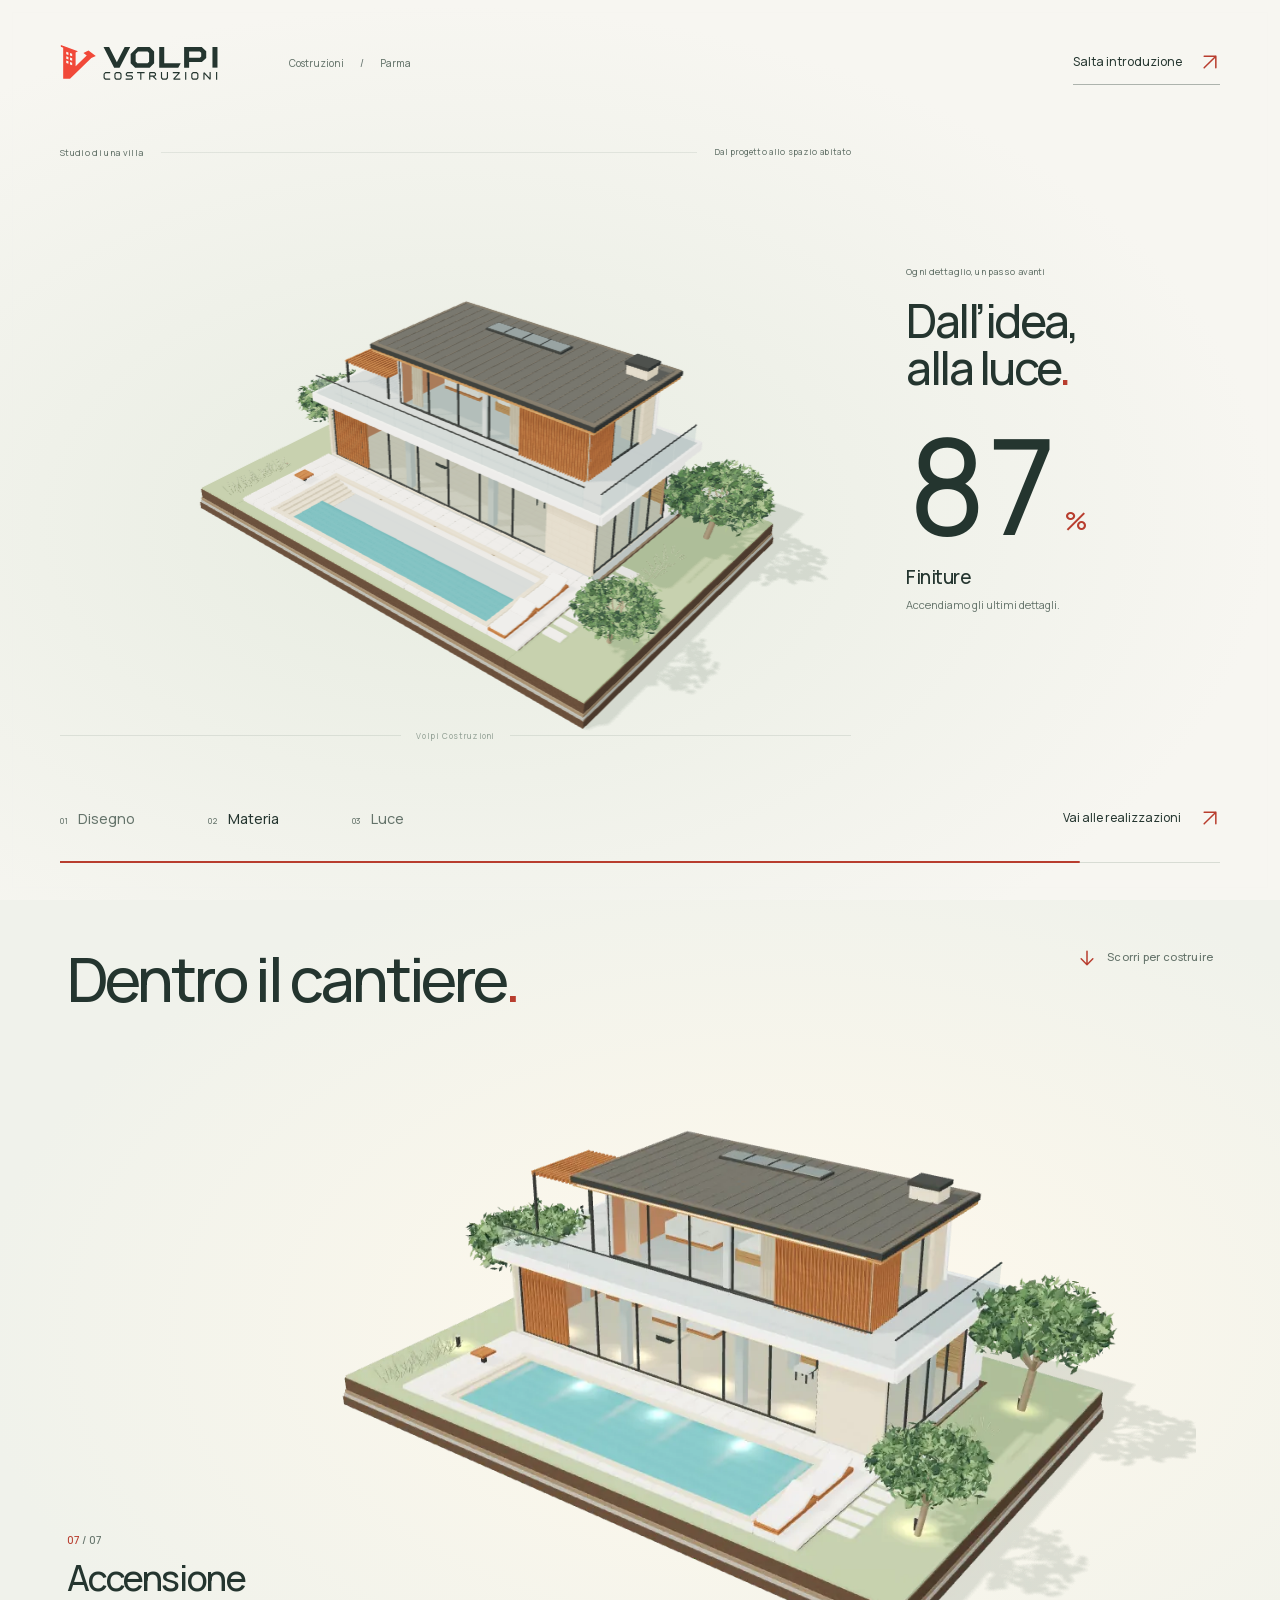
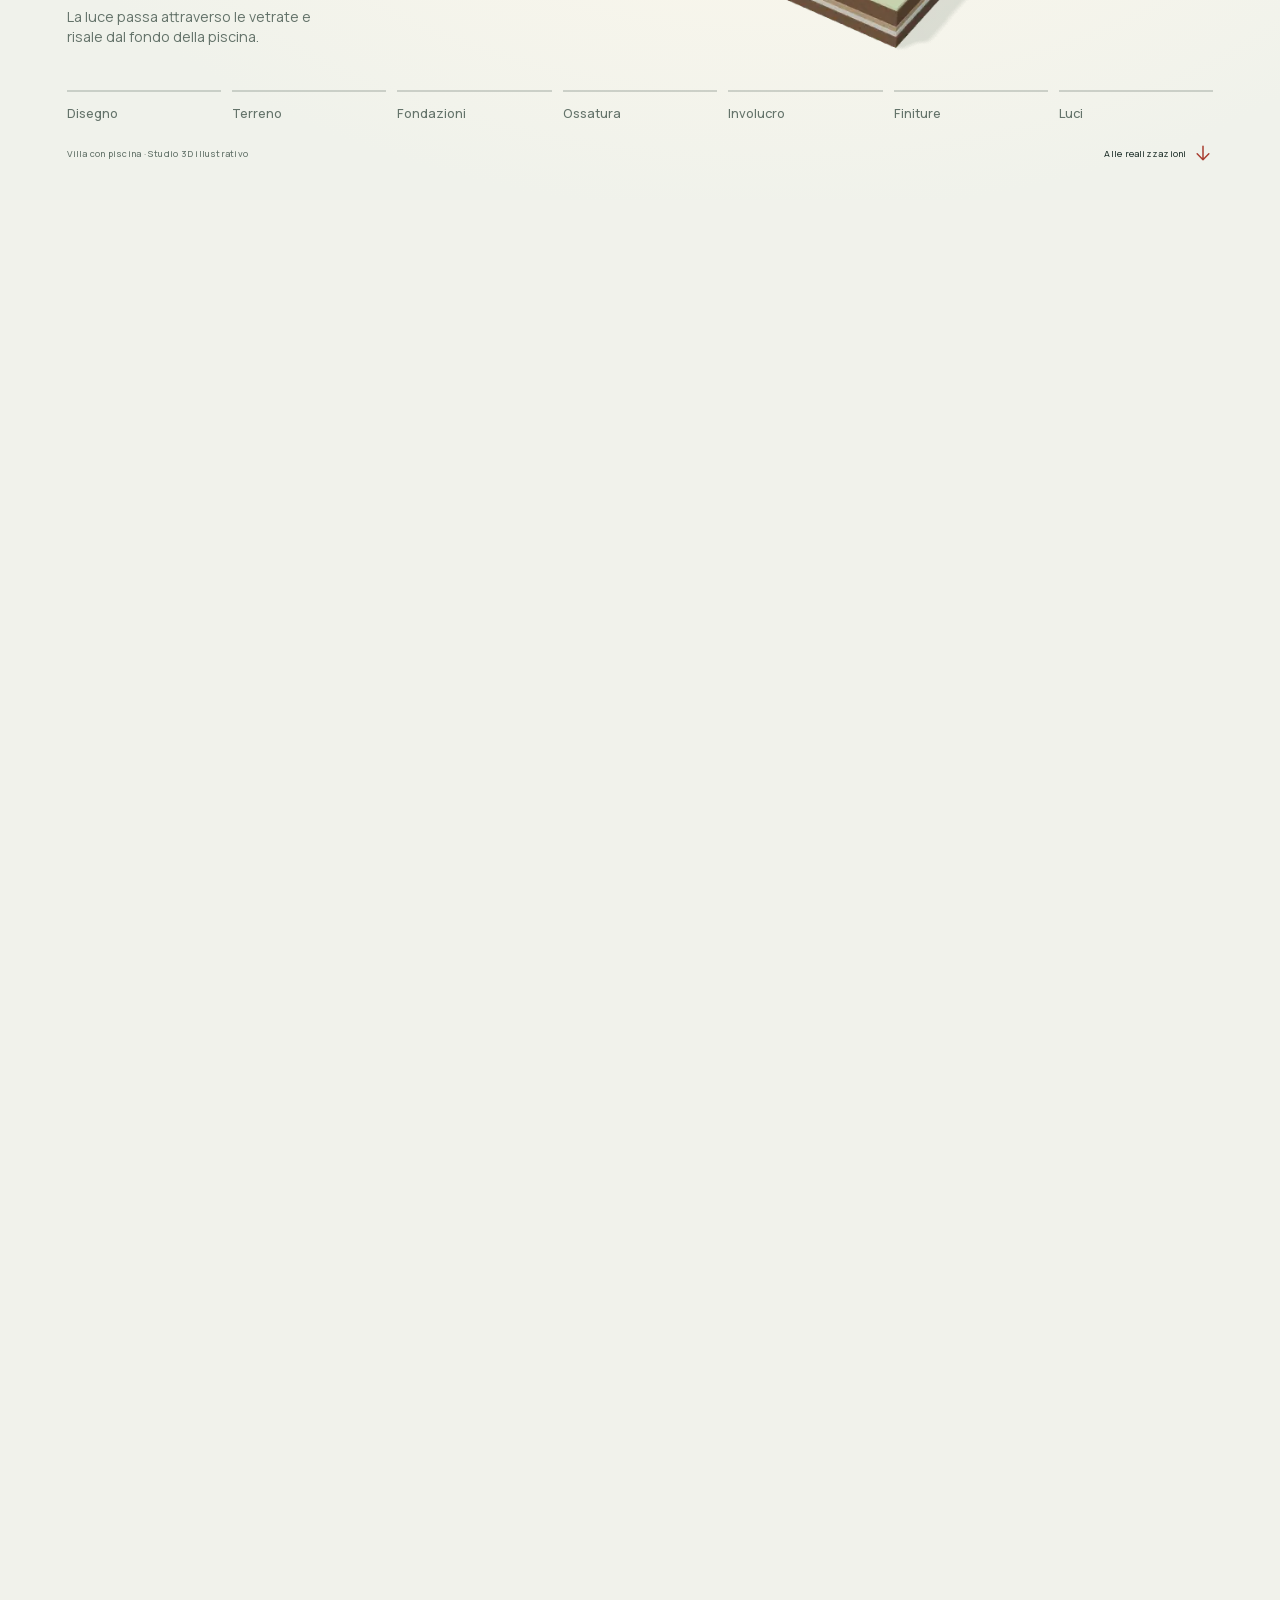
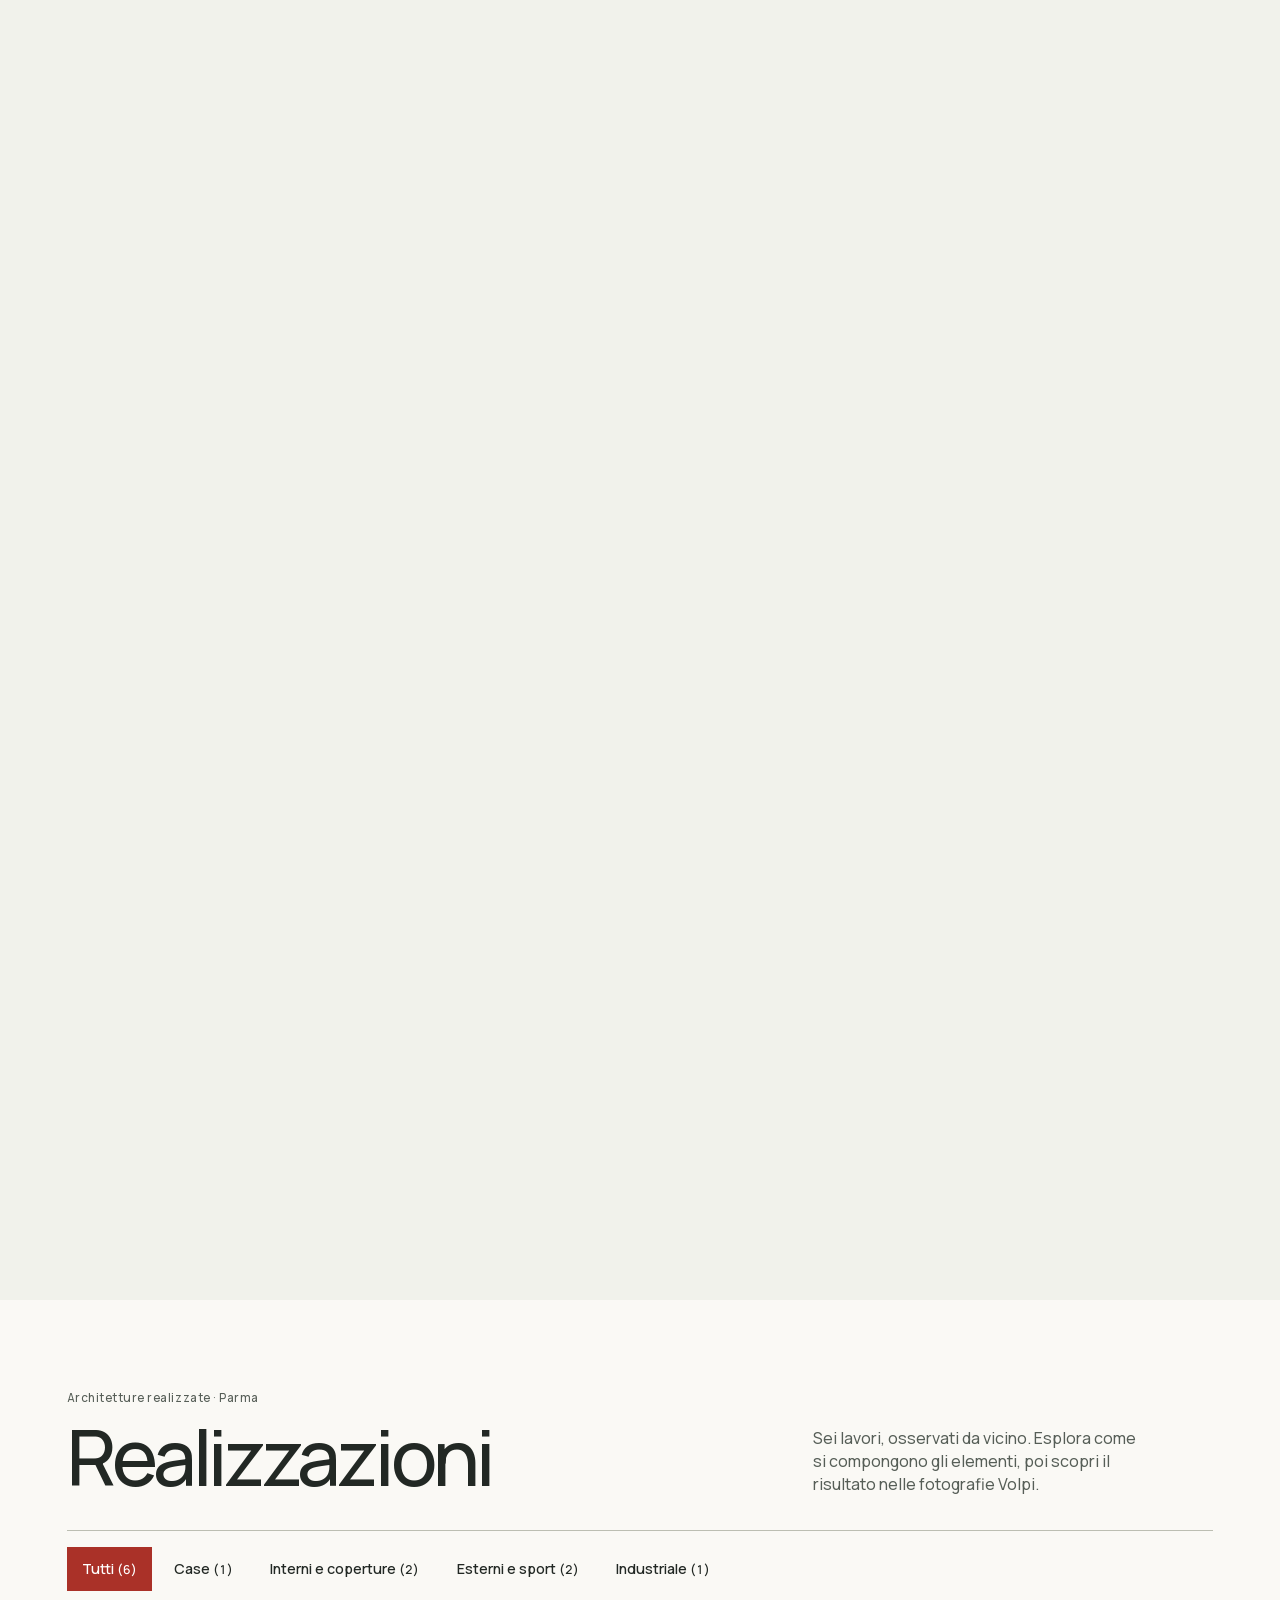
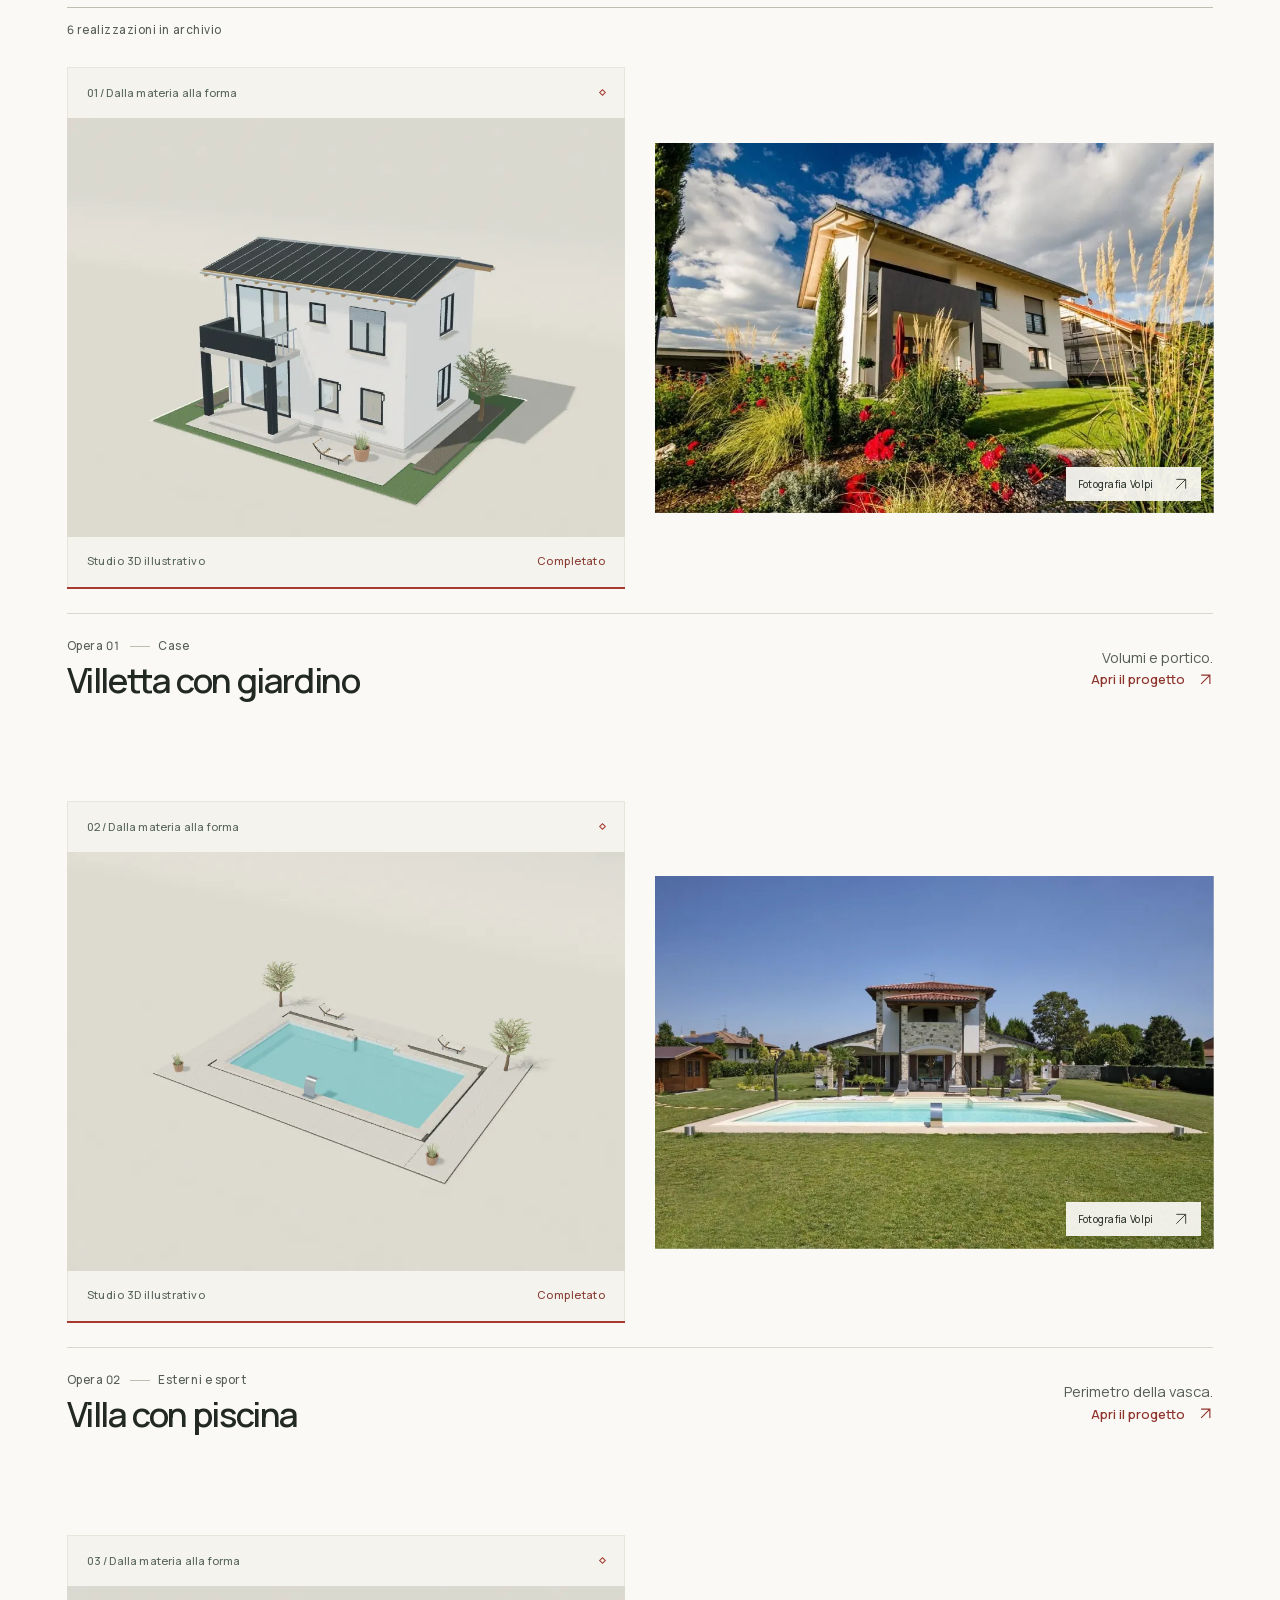
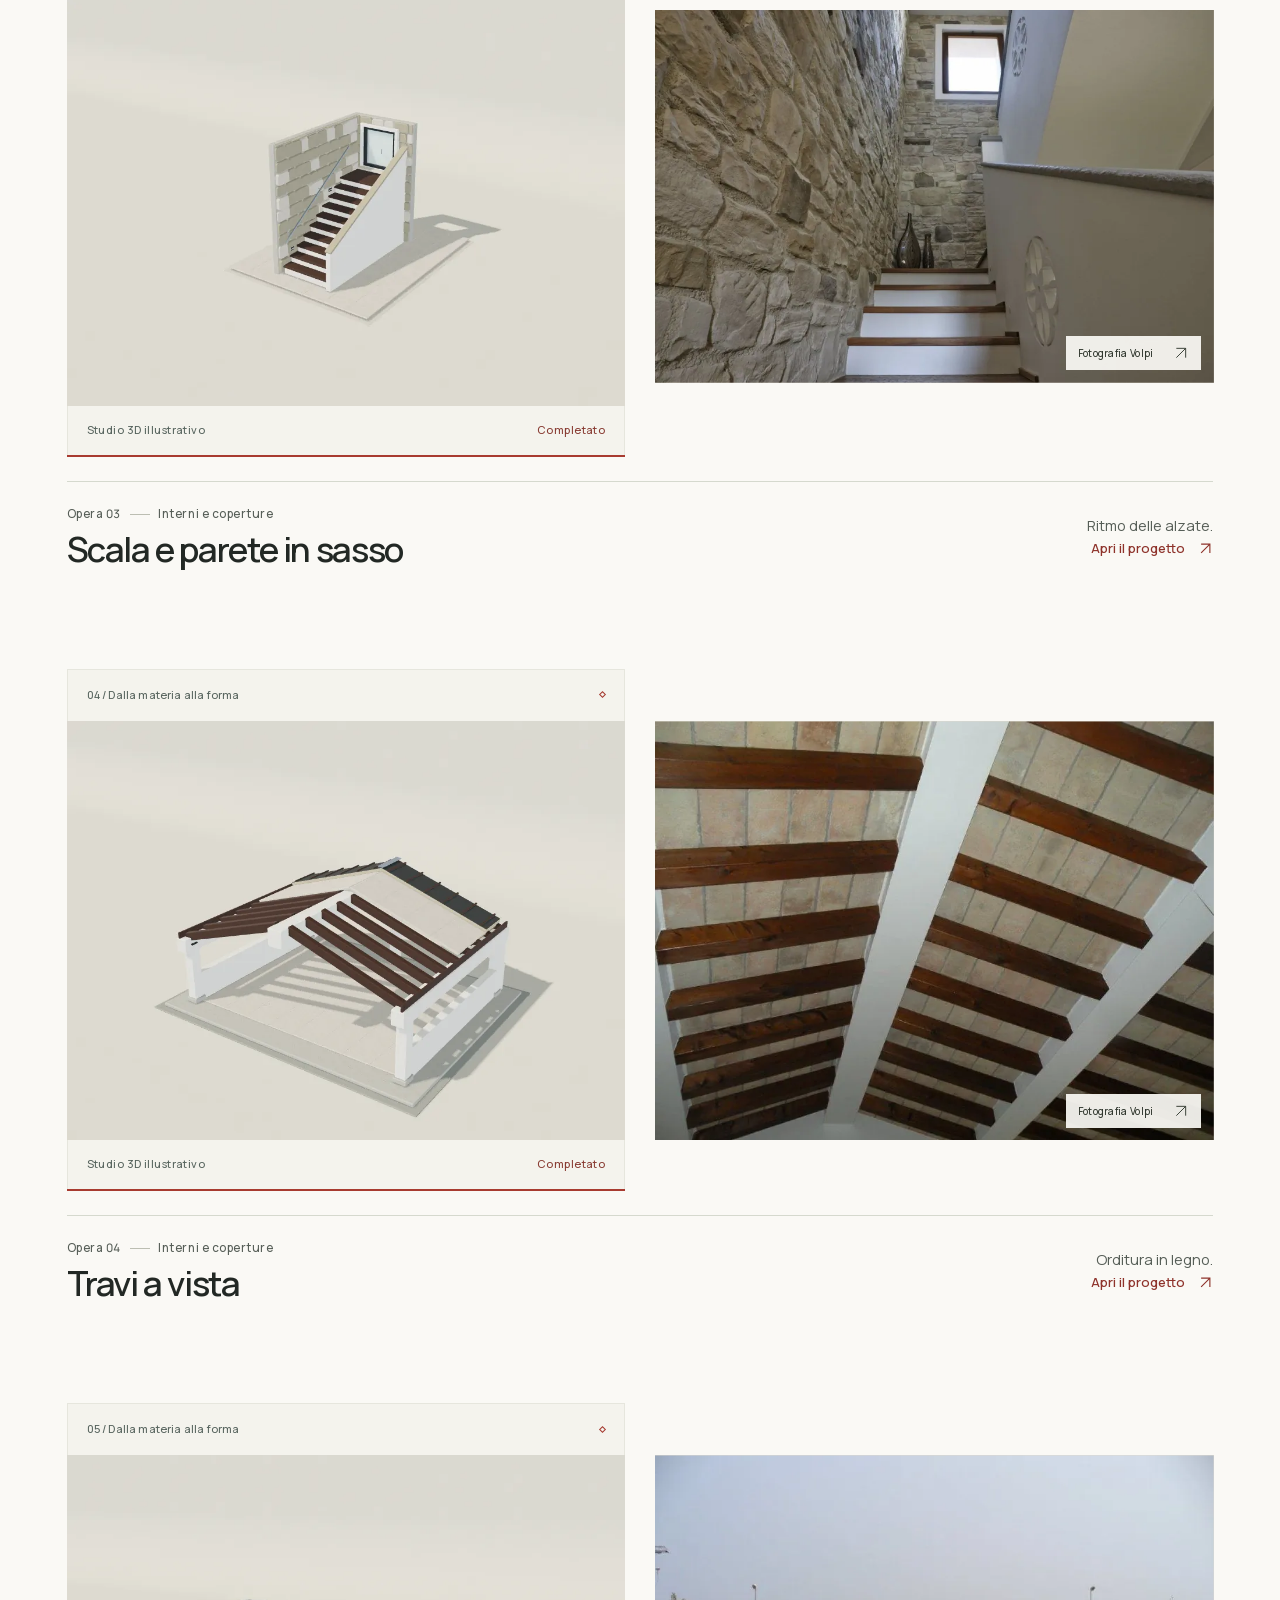
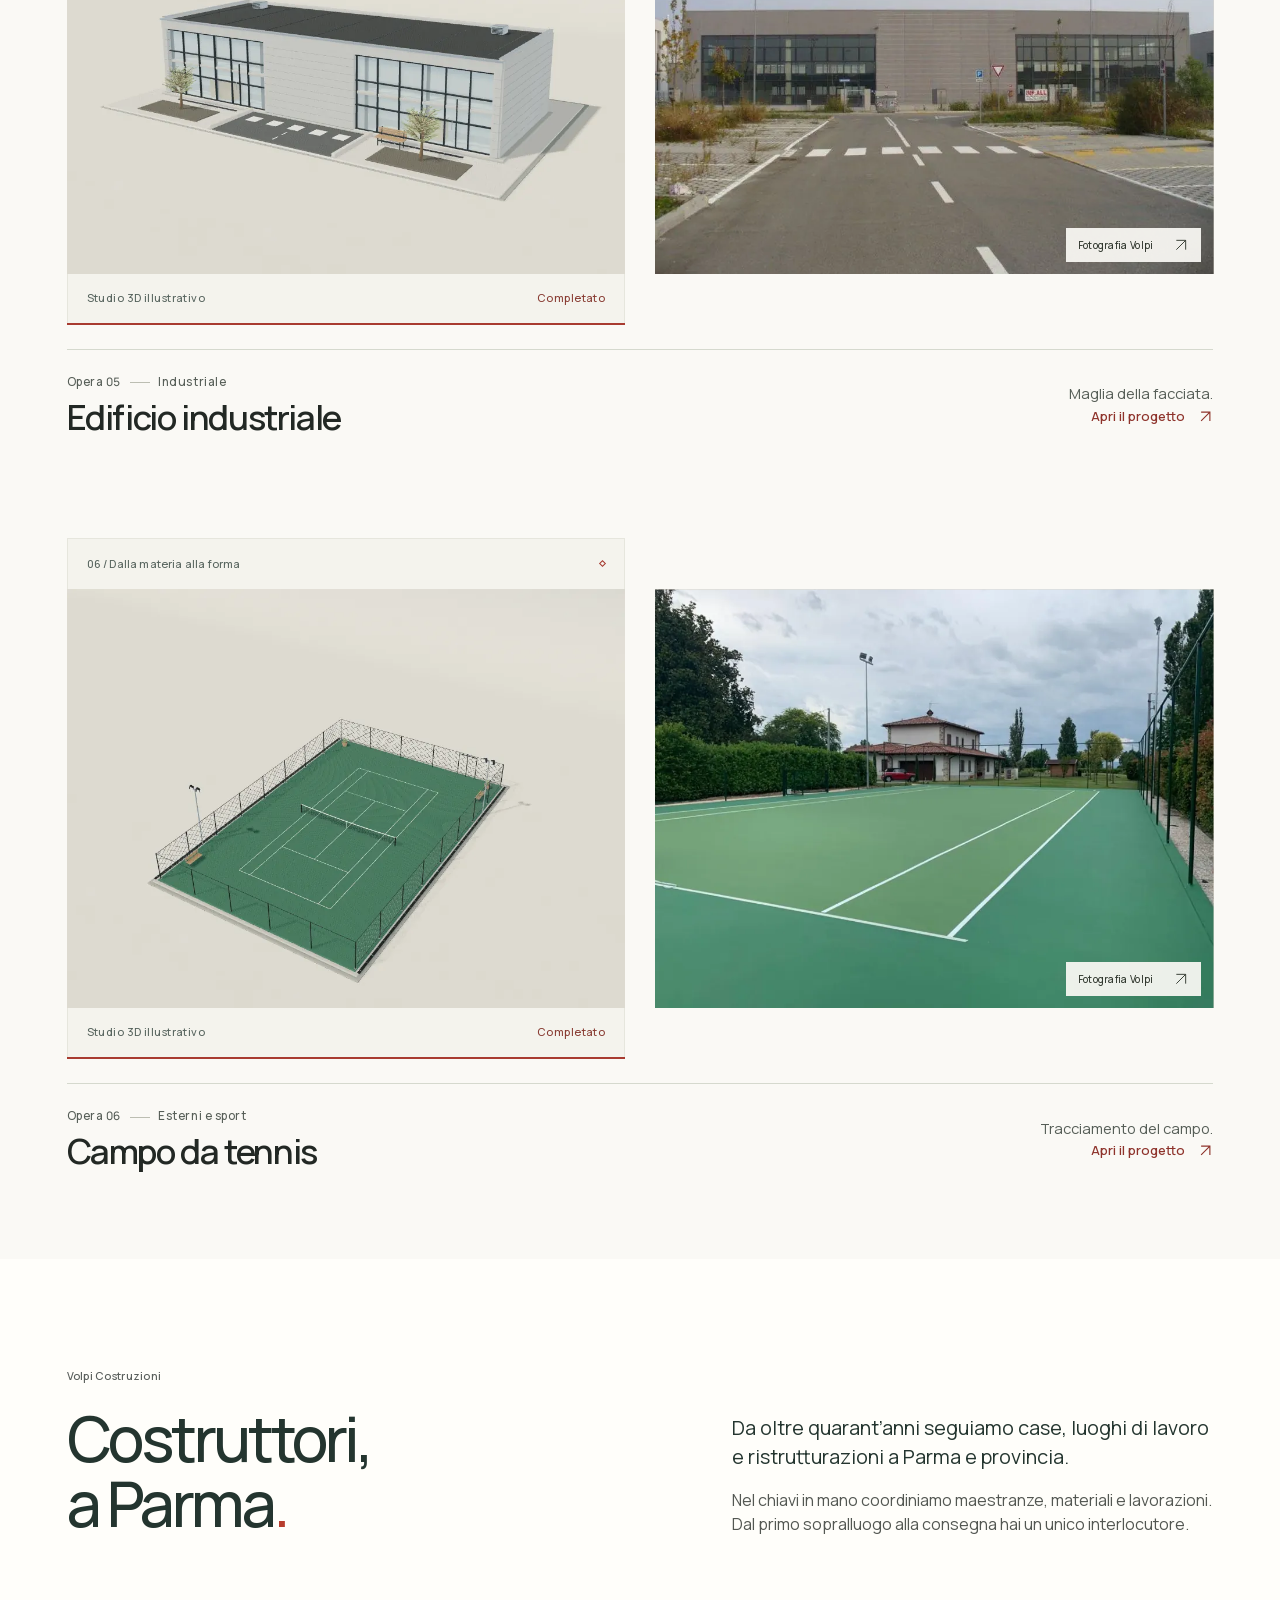
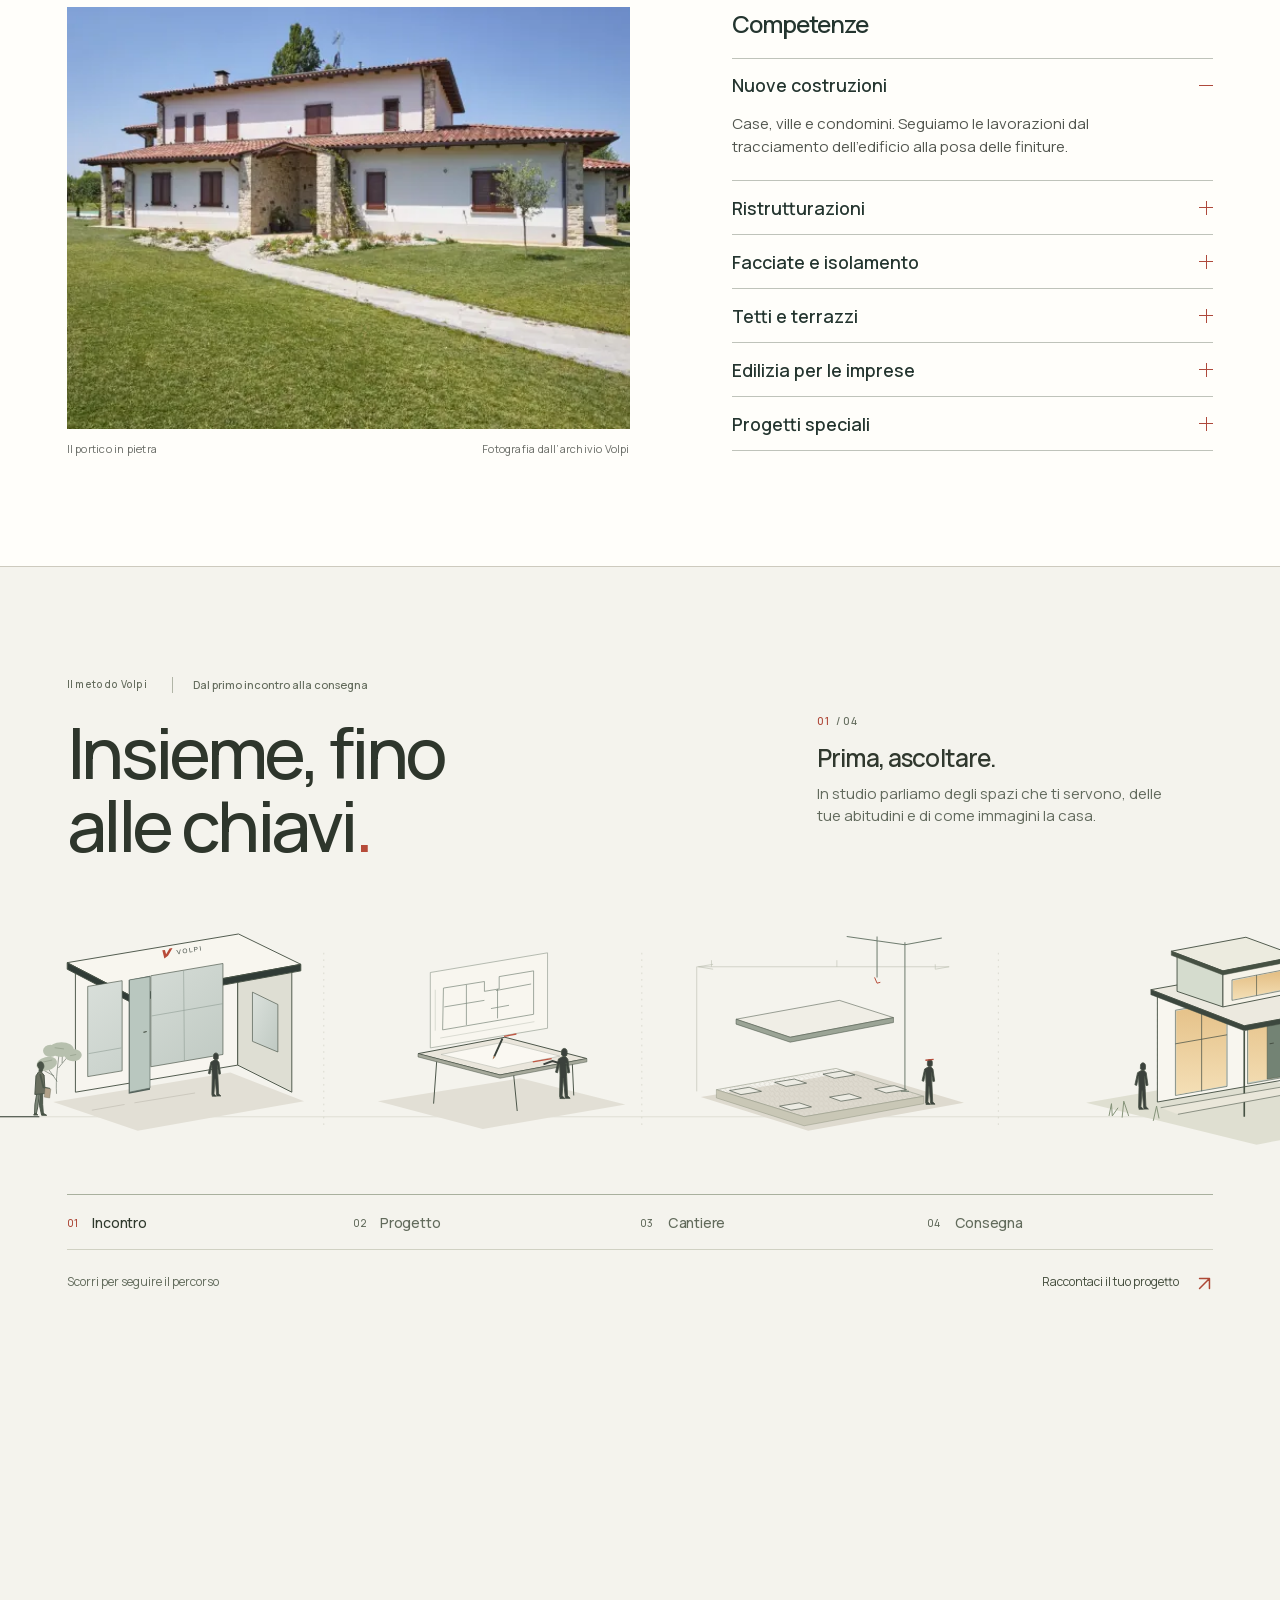
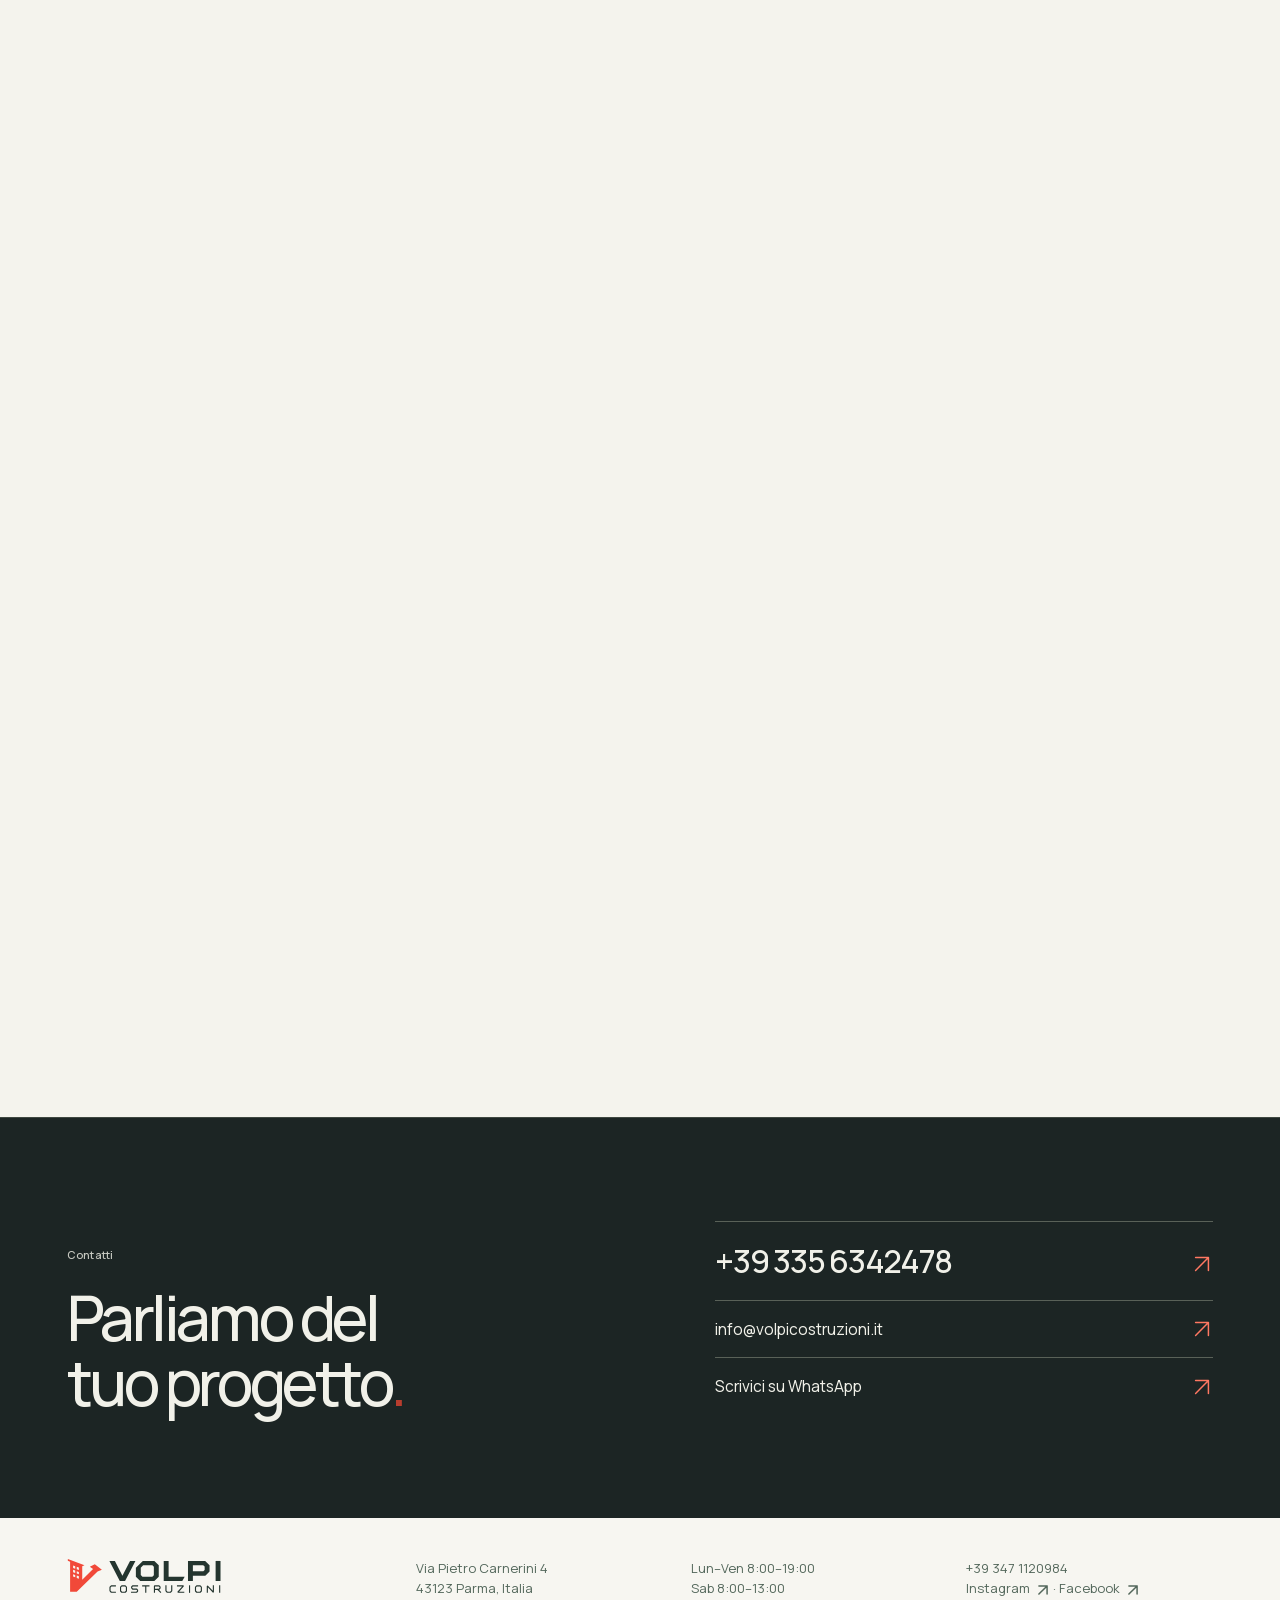
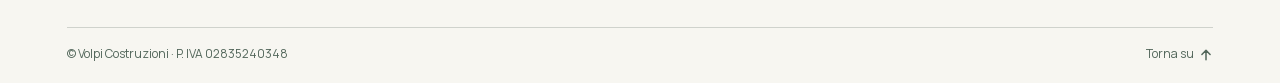
==== commit c52641b7: "Publish luminous Volpi villa and refined architectural portfolio" ====
--- a/index.html
+++ b/index.html
@@ -3,7 +3,7 @@
 <head>
   <meta charset="UTF-8">
   <meta name="viewport" content="width=device-width, initial-scale=1">
-  <meta name="theme-color" content="#17191a">
+  <meta name="theme-color" content="#f7f6f1">
   <meta name="robots" content="noindex,nofollow">
   <title>Volpi Costruzioni | Dal progetto alla casa, Parma</title>
   <meta name="description" content="Volpi Costruzioni. Nuove costruzioni e ristrutturazioni a Parma e provincia. Esplora il cantiere in 3D e le fotografie dei lavori realizzati.">
@@ -55,13 +55,13 @@
       }, 13500);
     })();
   </script>
-  <script type="module" crossorigin src="./assets/index-CDsj0gEV.js"></script>
-  <link rel="stylesheet" crossorigin href="./assets/index-B1d-6gie.css">
+  <script type="module" crossorigin src="./assets/index-C8UK1Ya_.js"></script>
+  <link rel="stylesheet" crossorigin href="./assets/index-DyN__OTh.css">
 </head>
-<body id="inizio">
+<body id="inizio" class="volpi-daylight">
 <div id="arrival" class="arrival arrival-atrium" role="dialog" aria-modal="true" aria-labelledby="arrival-heading" data-entry-act="disegno">
   <div class="arrival-head">
-    <div class="arrival-mark"><img src="data:image/svg+xml,%3csvg%20xmlns='http://www.w3.org/2000/svg'%20width='212'%20height='49'%20viewBox='0%200%20212%2049'%20role='img'%20aria-labelledby='brand-title'%3e%3ctitle%20id='brand-title'%3eVolpi%20Costruzioni%3c/title%3e%3cpath%20fill='%23F14939'%20fill-rule='evenodd'%20d='%20M1.1%201.2%2023.9%209.7%2020.8%2011.1%2020.8%2029.5%2035.6%2015.1%2031.2%2012.0%2038.0%208.6%2047.7%2016.0%2041.8%2018.4%2013.3%2046.0%204.2%2046.0%204.2%205.1%201.1%203.8Z%20M8.3%2010.2V13.5L11.2%2014.5V11.2Z%20M13.3%2012.0V15.3L16.2%2016.3V13.0Z%20M8.3%2016.1V19.4L11.2%2020.4V17.1Z%20M13.3%2017.9V21.2L16.2%2022.2V18.9Z%20M8.3%2022.0V25.3L11.2%2026.3V23.0Z%20M13.3%2023.8V27.1L16.2%2028.1V24.8Z'/%3e%3cg%20fill='%23F8F6F1'%20fill-rule='evenodd'%3e%3cpath%20d='M58%204H65.5L75.8%2024.1%2086.2%204H93.6L79.4%2031.3H72.2Z'/%3e%3cpath%20d='M103.7%204H119.5L125.5%209.8V25.5L119.5%2031.3H100.2L94.2%2025.5V13.2ZM104.2%209.9%20100.9%2013.2V23.3L103.2%2025.5H116.7L118.8%2023.4V11.9L116.8%209.9Z'/%3e%3cpath%20d='M132.3%204H139.0V25.4H161.0L157.7%2031.3H132.3Z'/%3e%3cpath%20d='M165.5%204H189.0L195.0%209.7V18.4L189.2%2024.0H172.2V31.3H165.5ZM172.2%209.8V18.2H186.5L188.3%2016.5V11.7L186.3%209.8Z'/%3e%3cpath%20d='M203.3%204H210.0V31.3H203.3Z'/%3e%3c/g%3e%3cg%20fill='none'%20stroke='%23F8F6F1'%20stroke-width='1.32'%20stroke-linecap='square'%20stroke-linejoin='bevel'%20transform='translate(-9.7%20-10.4)%20scale(1.165%201.25)'%3e%3cpath%20d='M65.1%2038.7H60.3L58.8%2040.2V44.1L60.3%2045.6H65.1'/%3e%3cpath%20d='M72.6%2038.7H76.7L78.1%2040.1V44.2L76.7%2045.6H72.6L71.2%2044.2V40.1Z'/%3e%3cpath%20d='M91.1%2038.7H85.3L84.2%2039.9V40.9L85.3%2042.1H90.0L91.2%2043.3V44.5L90.0%2045.6H84.1'/%3e%3cpath%20d='M97.2%2038.7H104.5M100.8%2038.8V45.6'/%3e%3cpath%20d='M111.0%2045.6V38.7H116.4L117.6%2039.9V41.2L116.4%2042.4H111.2M114.7%2042.4L118.1%2045.6'/%3e%3cpath%20d='M124.5%2038.7V44.1L126.0%2045.6H129.8L131.3%2044.1V38.7'/%3e%3cpath%20d='M138.1%2038.7H145.1L138.4%2045.6H145.4'/%3e%3cpath%20d='M152.2%2038.7V45.6'/%3e%3cpath%20d='M160.6%2038.7H164.7L166.1%2040.1V44.2L164.7%2045.6H160.6L159.2%2044.2V40.1Z'/%3e%3cpath%20d='M173.1%2045.6V38.7L180.2%2045.6V38.7'/%3e%3cpath%20d='M187.6%2038.7V45.6'/%3e%3c/g%3e%3c/svg%3e" width="212" height="49" alt="Volpi Costruzioni"></div>
+    <div class="arrival-mark"><img src="data:image/svg+xml,%3csvg%20xmlns='http://www.w3.org/2000/svg'%20width='212'%20height='49'%20viewBox='0%200%20212%2049'%20role='img'%20aria-labelledby='brand-title'%3e%3ctitle%20id='brand-title'%3eVolpi%20Costruzioni%3c/title%3e%3cpath%20fill='%23F14939'%20fill-rule='evenodd'%20d='%20M1.1%201.2%2023.9%209.7%2020.8%2011.1%2020.8%2029.5%2035.6%2015.1%2031.2%2012.0%2038.0%208.6%2047.7%2016.0%2041.8%2018.4%2013.3%2046.0%204.2%2046.0%204.2%205.1%201.1%203.8Z%20M8.3%2010.2V13.5L11.2%2014.5V11.2Z%20M13.3%2012.0V15.3L16.2%2016.3V13.0Z%20M8.3%2016.1V19.4L11.2%2020.4V17.1Z%20M13.3%2017.9V21.2L16.2%2022.2V18.9Z%20M8.3%2022.0V25.3L11.2%2026.3V23.0Z%20M13.3%2023.8V27.1L16.2%2028.1V24.8Z'/%3e%3cg%20fill='%2324352F'%20fill-rule='evenodd'%3e%3cpath%20d='M58%204H65.5L75.8%2024.1%2086.2%204H93.6L79.4%2031.3H72.2Z'/%3e%3cpath%20d='M103.7%204H119.5L125.5%209.8V25.5L119.5%2031.3H100.2L94.2%2025.5V13.2ZM104.2%209.9%20100.9%2013.2V23.3L103.2%2025.5H116.7L118.8%2023.4V11.9L116.8%209.9Z'/%3e%3cpath%20d='M132.3%204H139.0V25.4H161.0L157.7%2031.3H132.3Z'/%3e%3cpath%20d='M165.5%204H189.0L195.0%209.7V18.4L189.2%2024.0H172.2V31.3H165.5ZM172.2%209.8V18.2H186.5L188.3%2016.5V11.7L186.3%209.8Z'/%3e%3cpath%20d='M203.3%204H210.0V31.3H203.3Z'/%3e%3c/g%3e%3cg%20fill='none'%20stroke='%2324352F'%20stroke-width='1.32'%20stroke-linecap='square'%20stroke-linejoin='bevel'%20transform='translate(-9.7%20-10.4)%20scale(1.165%201.25)'%3e%3cpath%20d='M65.1%2038.7H60.3L58.8%2040.2V44.1L60.3%2045.6H65.1'/%3e%3cpath%20d='M72.6%2038.7H76.7L78.1%2040.1V44.2L76.7%2045.6H72.6L71.2%2044.2V40.1Z'/%3e%3cpath%20d='M91.1%2038.7H85.3L84.2%2039.9V40.9L85.3%2042.1H90.0L91.2%2043.3V44.5L90.0%2045.6H84.1'/%3e%3cpath%20d='M97.2%2038.7H104.5M100.8%2038.8V45.6'/%3e%3cpath%20d='M111.0%2045.6V38.7H116.4L117.6%2039.9V41.2L116.4%2042.4H111.2M114.7%2042.4L118.1%2045.6'/%3e%3cpath%20d='M124.5%2038.7V44.1L126.0%2045.6H129.8L131.3%2044.1V38.7'/%3e%3cpath%20d='M138.1%2038.7H145.1L138.4%2045.6H145.4'/%3e%3cpath%20d='M152.2%2038.7V45.6'/%3e%3cpath%20d='M160.6%2038.7H164.7L166.1%2040.1V44.2L164.7%2045.6H160.6L159.2%2044.2V40.1Z'/%3e%3cpath%20d='M173.1%2045.6V38.7L180.2%2045.6V38.7'/%3e%3cpath%20d='M187.6%2038.7V45.6'/%3e%3c/g%3e%3c/svg%3e" width="212" height="49" alt="Volpi Costruzioni"></div>
     <p class="arrival-edition">Costruzioni <span aria-hidden="true">/</span> Parma</p>
     <button type="button" data-entry-skip>Salta introduzione <span aria-hidden="true"><svg class="volpi-icon" aria-hidden="true" focusable="false" viewBox="0 0 24 24" fill="none"><path d="M5 19 19 5M5 5h14v14"/></svg></span></button>
   </div>
@@ -91,7 +91,7 @@
   <div id="site-content">
   <a class="skip-link" href="#contenuto">Vai al contenuto</a>
   <header class="masthead">
-    <a class="mast-logo" href="#inizio" aria-label="Volpi Costruzioni, inizio"><img src="data:image/svg+xml,%3csvg%20xmlns='http://www.w3.org/2000/svg'%20width='212'%20height='49'%20viewBox='0%200%20212%2049'%20role='img'%20aria-labelledby='brand-title'%3e%3ctitle%20id='brand-title'%3eVolpi%20Costruzioni%3c/title%3e%3cpath%20fill='%23F14939'%20fill-rule='evenodd'%20d='%20M1.1%201.2%2023.9%209.7%2020.8%2011.1%2020.8%2029.5%2035.6%2015.1%2031.2%2012.0%2038.0%208.6%2047.7%2016.0%2041.8%2018.4%2013.3%2046.0%204.2%2046.0%204.2%205.1%201.1%203.8Z%20M8.3%2010.2V13.5L11.2%2014.5V11.2Z%20M13.3%2012.0V15.3L16.2%2016.3V13.0Z%20M8.3%2016.1V19.4L11.2%2020.4V17.1Z%20M13.3%2017.9V21.2L16.2%2022.2V18.9Z%20M8.3%2022.0V25.3L11.2%2026.3V23.0Z%20M13.3%2023.8V27.1L16.2%2028.1V24.8Z'/%3e%3cg%20fill='%23F8F6F1'%20fill-rule='evenodd'%3e%3cpath%20d='M58%204H65.5L75.8%2024.1%2086.2%204H93.6L79.4%2031.3H72.2Z'/%3e%3cpath%20d='M103.7%204H119.5L125.5%209.8V25.5L119.5%2031.3H100.2L94.2%2025.5V13.2ZM104.2%209.9%20100.9%2013.2V23.3L103.2%2025.5H116.7L118.8%2023.4V11.9L116.8%209.9Z'/%3e%3cpath%20d='M132.3%204H139.0V25.4H161.0L157.7%2031.3H132.3Z'/%3e%3cpath%20d='M165.5%204H189.0L195.0%209.7V18.4L189.2%2024.0H172.2V31.3H165.5ZM172.2%209.8V18.2H186.5L188.3%2016.5V11.7L186.3%209.8Z'/%3e%3cpath%20d='M203.3%204H210.0V31.3H203.3Z'/%3e%3c/g%3e%3cg%20fill='none'%20stroke='%23F8F6F1'%20stroke-width='1.32'%20stroke-linecap='square'%20stroke-linejoin='bevel'%20transform='translate(-9.7%20-10.4)%20scale(1.165%201.25)'%3e%3cpath%20d='M65.1%2038.7H60.3L58.8%2040.2V44.1L60.3%2045.6H65.1'/%3e%3cpath%20d='M72.6%2038.7H76.7L78.1%2040.1V44.2L76.7%2045.6H72.6L71.2%2044.2V40.1Z'/%3e%3cpath%20d='M91.1%2038.7H85.3L84.2%2039.9V40.9L85.3%2042.1H90.0L91.2%2043.3V44.5L90.0%2045.6H84.1'/%3e%3cpath%20d='M97.2%2038.7H104.5M100.8%2038.8V45.6'/%3e%3cpath%20d='M111.0%2045.6V38.7H116.4L117.6%2039.9V41.2L116.4%2042.4H111.2M114.7%2042.4L118.1%2045.6'/%3e%3cpath%20d='M124.5%2038.7V44.1L126.0%2045.6H129.8L131.3%2044.1V38.7'/%3e%3cpath%20d='M138.1%2038.7H145.1L138.4%2045.6H145.4'/%3e%3cpath%20d='M152.2%2038.7V45.6'/%3e%3cpath%20d='M160.6%2038.7H164.7L166.1%2040.1V44.2L164.7%2045.6H160.6L159.2%2044.2V40.1Z'/%3e%3cpath%20d='M173.1%2045.6V38.7L180.2%2045.6V38.7'/%3e%3cpath%20d='M187.6%2038.7V45.6'/%3e%3c/g%3e%3c/svg%3e" width="212" height="49" alt="Volpi Costruzioni"></a>
+    <a class="mast-logo" href="#inizio" aria-label="Volpi Costruzioni, inizio"><img src="data:image/svg+xml,%3csvg%20xmlns='http://www.w3.org/2000/svg'%20width='212'%20height='49'%20viewBox='0%200%20212%2049'%20role='img'%20aria-labelledby='brand-title'%3e%3ctitle%20id='brand-title'%3eVolpi%20Costruzioni%3c/title%3e%3cpath%20fill='%23F14939'%20fill-rule='evenodd'%20d='%20M1.1%201.2%2023.9%209.7%2020.8%2011.1%2020.8%2029.5%2035.6%2015.1%2031.2%2012.0%2038.0%208.6%2047.7%2016.0%2041.8%2018.4%2013.3%2046.0%204.2%2046.0%204.2%205.1%201.1%203.8Z%20M8.3%2010.2V13.5L11.2%2014.5V11.2Z%20M13.3%2012.0V15.3L16.2%2016.3V13.0Z%20M8.3%2016.1V19.4L11.2%2020.4V17.1Z%20M13.3%2017.9V21.2L16.2%2022.2V18.9Z%20M8.3%2022.0V25.3L11.2%2026.3V23.0Z%20M13.3%2023.8V27.1L16.2%2028.1V24.8Z'/%3e%3cg%20fill='%2324352F'%20fill-rule='evenodd'%3e%3cpath%20d='M58%204H65.5L75.8%2024.1%2086.2%204H93.6L79.4%2031.3H72.2Z'/%3e%3cpath%20d='M103.7%204H119.5L125.5%209.8V25.5L119.5%2031.3H100.2L94.2%2025.5V13.2ZM104.2%209.9%20100.9%2013.2V23.3L103.2%2025.5H116.7L118.8%2023.4V11.9L116.8%209.9Z'/%3e%3cpath%20d='M132.3%204H139.0V25.4H161.0L157.7%2031.3H132.3Z'/%3e%3cpath%20d='M165.5%204H189.0L195.0%209.7V18.4L189.2%2024.0H172.2V31.3H165.5ZM172.2%209.8V18.2H186.5L188.3%2016.5V11.7L186.3%209.8Z'/%3e%3cpath%20d='M203.3%204H210.0V31.3H203.3Z'/%3e%3c/g%3e%3cg%20fill='none'%20stroke='%2324352F'%20stroke-width='1.32'%20stroke-linecap='square'%20stroke-linejoin='bevel'%20transform='translate(-9.7%20-10.4)%20scale(1.165%201.25)'%3e%3cpath%20d='M65.1%2038.7H60.3L58.8%2040.2V44.1L60.3%2045.6H65.1'/%3e%3cpath%20d='M72.6%2038.7H76.7L78.1%2040.1V44.2L76.7%2045.6H72.6L71.2%2044.2V40.1Z'/%3e%3cpath%20d='M91.1%2038.7H85.3L84.2%2039.9V40.9L85.3%2042.1H90.0L91.2%2043.3V44.5L90.0%2045.6H84.1'/%3e%3cpath%20d='M97.2%2038.7H104.5M100.8%2038.8V45.6'/%3e%3cpath%20d='M111.0%2045.6V38.7H116.4L117.6%2039.9V41.2L116.4%2042.4H111.2M114.7%2042.4L118.1%2045.6'/%3e%3cpath%20d='M124.5%2038.7V44.1L126.0%2045.6H129.8L131.3%2044.1V38.7'/%3e%3cpath%20d='M138.1%2038.7H145.1L138.4%2045.6H145.4'/%3e%3cpath%20d='M152.2%2038.7V45.6'/%3e%3cpath%20d='M160.6%2038.7H164.7L166.1%2040.1V44.2L164.7%2045.6H160.6L159.2%2044.2V40.1Z'/%3e%3cpath%20d='M173.1%2045.6V38.7L180.2%2045.6V38.7'/%3e%3cpath%20d='M187.6%2038.7V45.6'/%3e%3c/g%3e%3c/svg%3e" width="212" height="49" alt="Volpi Costruzioni"></a>
     <button class="menu-switch" aria-expanded="false" aria-controls="navigation" hidden>Menu <i aria-hidden="true"></i></button>
     <nav id="navigation" aria-label="Navigazione principale">
       <a href="#cantiere">Cantiere 3D</a><a href="#lavori">Realizzazioni</a><a href="#impresa">L’impresa</a>
@@ -99,17 +99,12 @@
     </nav>
   </header>
   <main id="contenuto">
-    <section class="cover" aria-labelledby="cover-title" data-cover="2">
+    <section class="cover cover-live" aria-labelledby="cover-title" data-cover="2">
       <div class="cover-images" aria-hidden="true">
-        <picture><source media="(max-width: 640px)" srcset="./assets/villa-ritratto-CWT2XxY2.webp">
-          <img data-plate="2" class="current" src="./assets/villa-ampia-Cm2Dehet.webp" width="1504" height="846" alt="" decoding="async" fetchpriority="low">
-        </picture>
-        <picture><source media="(max-width: 640px)" srcset="./assets/struttura-ritratto-4JeOPTYV.webp">
-          <img data-plate="1"  src="./assets/struttura-ampia-DInjg_yj.webp" width="1504" height="846" alt="" decoding="async" fetchpriority="low">
-        </picture>
-        <picture><source media="(max-width: 640px)" srcset="./assets/disegno-ritratto-lPByk0DO.webp">
-          <img data-plate="0"  src="./assets/disegno-ampia-C0uILbBN.webp" width="1504" height="846" alt="" decoding="async" fetchpriority="high">
-        </picture>
+        <div class="cover-scene model-slot"><img class="stage-plate" src="./villa/06.webp" width="1120" height="800" alt="" aria-hidden="true"></div>
+        <img data-plate="0" src="./villa/00.webp" alt="" hidden>
+        <img data-plate="1" src="./villa/03.webp" alt="" hidden loading="lazy">
+        <img data-plate="2" class="current" src="./villa/06.webp" alt="" hidden>
       </div>
       <div class="cover-inner wrap">
         <div class="cover-copy">
@@ -122,8 +117,8 @@
           </div>
         </div>
         <div class="cover-bottom">
-          <p class="cover-folio"><span data-cover-folio>03</span> / 03 <i></i> Studio di una villa</p>
-          <div class="plate-picker"><span class="plate-credit">Tavole illustrative</span>
+          <p class="cover-folio"><span data-cover-folio>03</span> / 03 <i></i> Dal disegno allo spazio</p>
+          <div class="plate-picker"><span class="plate-credit">Studio 3D</span>
             <div class="plate-buttons" role="group" aria-label="Vista della villa" hidden>
               <button type="button" data-show="0" aria-pressed="false">Disegno</button>
               <button type="button" data-show="1" aria-pressed="false">Struttura</button>
@@ -194,7 +189,7 @@
     </div></section>
   </main>
   <footer class="foot wrap">
-    <a href="#inizio" aria-label="Volpi Costruzioni, torna all’inizio"><img src="data:image/svg+xml,%3csvg%20xmlns='http://www.w3.org/2000/svg'%20width='212'%20height='49'%20viewBox='0%200%20212%2049'%20role='img'%20aria-labelledby='brand-title'%3e%3ctitle%20id='brand-title'%3eVolpi%20Costruzioni%3c/title%3e%3cpath%20fill='%23F14939'%20fill-rule='evenodd'%20d='%20M1.1%201.2%2023.9%209.7%2020.8%2011.1%2020.8%2029.5%2035.6%2015.1%2031.2%2012.0%2038.0%208.6%2047.7%2016.0%2041.8%2018.4%2013.3%2046.0%204.2%2046.0%204.2%205.1%201.1%203.8Z%20M8.3%2010.2V13.5L11.2%2014.5V11.2Z%20M13.3%2012.0V15.3L16.2%2016.3V13.0Z%20M8.3%2016.1V19.4L11.2%2020.4V17.1Z%20M13.3%2017.9V21.2L16.2%2022.2V18.9Z%20M8.3%2022.0V25.3L11.2%2026.3V23.0Z%20M13.3%2023.8V27.1L16.2%2028.1V24.8Z'/%3e%3cg%20fill='%23F8F6F1'%20fill-rule='evenodd'%3e%3cpath%20d='M58%204H65.5L75.8%2024.1%2086.2%204H93.6L79.4%2031.3H72.2Z'/%3e%3cpath%20d='M103.7%204H119.5L125.5%209.8V25.5L119.5%2031.3H100.2L94.2%2025.5V13.2ZM104.2%209.9%20100.9%2013.2V23.3L103.2%2025.5H116.7L118.8%2023.4V11.9L116.8%209.9Z'/%3e%3cpath%20d='M132.3%204H139.0V25.4H161.0L157.7%2031.3H132.3Z'/%3e%3cpath%20d='M165.5%204H189.0L195.0%209.7V18.4L189.2%2024.0H172.2V31.3H165.5ZM172.2%209.8V18.2H186.5L188.3%2016.5V11.7L186.3%209.8Z'/%3e%3cpath%20d='M203.3%204H210.0V31.3H203.3Z'/%3e%3c/g%3e%3cg%20fill='none'%20stroke='%23F8F6F1'%20stroke-width='1.32'%20stroke-linecap='square'%20stroke-linejoin='bevel'%20transform='translate(-9.7%20-10.4)%20scale(1.165%201.25)'%3e%3cpath%20d='M65.1%2038.7H60.3L58.8%2040.2V44.1L60.3%2045.6H65.1'/%3e%3cpath%20d='M72.6%2038.7H76.7L78.1%2040.1V44.2L76.7%2045.6H72.6L71.2%2044.2V40.1Z'/%3e%3cpath%20d='M91.1%2038.7H85.3L84.2%2039.9V40.9L85.3%2042.1H90.0L91.2%2043.3V44.5L90.0%2045.6H84.1'/%3e%3cpath%20d='M97.2%2038.7H104.5M100.8%2038.8V45.6'/%3e%3cpath%20d='M111.0%2045.6V38.7H116.4L117.6%2039.9V41.2L116.4%2042.4H111.2M114.7%2042.4L118.1%2045.6'/%3e%3cpath%20d='M124.5%2038.7V44.1L126.0%2045.6H129.8L131.3%2044.1V38.7'/%3e%3cpath%20d='M138.1%2038.7H145.1L138.4%2045.6H145.4'/%3e%3cpath%20d='M152.2%2038.7V45.6'/%3e%3cpath%20d='M160.6%2038.7H164.7L166.1%2040.1V44.2L164.7%2045.6H160.6L159.2%2044.2V40.1Z'/%3e%3cpath%20d='M173.1%2045.6V38.7L180.2%2045.6V38.7'/%3e%3cpath%20d='M187.6%2038.7V45.6'/%3e%3c/g%3e%3c/svg%3e" width="212" height="49" alt="Volpi Costruzioni"></a>
+    <a href="#inizio" aria-label="Volpi Costruzioni, torna all’inizio"><img src="data:image/svg+xml,%3csvg%20xmlns='http://www.w3.org/2000/svg'%20width='212'%20height='49'%20viewBox='0%200%20212%2049'%20role='img'%20aria-labelledby='brand-title'%3e%3ctitle%20id='brand-title'%3eVolpi%20Costruzioni%3c/title%3e%3cpath%20fill='%23F14939'%20fill-rule='evenodd'%20d='%20M1.1%201.2%2023.9%209.7%2020.8%2011.1%2020.8%2029.5%2035.6%2015.1%2031.2%2012.0%2038.0%208.6%2047.7%2016.0%2041.8%2018.4%2013.3%2046.0%204.2%2046.0%204.2%205.1%201.1%203.8Z%20M8.3%2010.2V13.5L11.2%2014.5V11.2Z%20M13.3%2012.0V15.3L16.2%2016.3V13.0Z%20M8.3%2016.1V19.4L11.2%2020.4V17.1Z%20M13.3%2017.9V21.2L16.2%2022.2V18.9Z%20M8.3%2022.0V25.3L11.2%2026.3V23.0Z%20M13.3%2023.8V27.1L16.2%2028.1V24.8Z'/%3e%3cg%20fill='%2324352F'%20fill-rule='evenodd'%3e%3cpath%20d='M58%204H65.5L75.8%2024.1%2086.2%204H93.6L79.4%2031.3H72.2Z'/%3e%3cpath%20d='M103.7%204H119.5L125.5%209.8V25.5L119.5%2031.3H100.2L94.2%2025.5V13.2ZM104.2%209.9%20100.9%2013.2V23.3L103.2%2025.5H116.7L118.8%2023.4V11.9L116.8%209.9Z'/%3e%3cpath%20d='M132.3%204H139.0V25.4H161.0L157.7%2031.3H132.3Z'/%3e%3cpath%20d='M165.5%204H189.0L195.0%209.7V18.4L189.2%2024.0H172.2V31.3H165.5ZM172.2%209.8V18.2H186.5L188.3%2016.5V11.7L186.3%209.8Z'/%3e%3cpath%20d='M203.3%204H210.0V31.3H203.3Z'/%3e%3c/g%3e%3cg%20fill='none'%20stroke='%2324352F'%20stroke-width='1.32'%20stroke-linecap='square'%20stroke-linejoin='bevel'%20transform='translate(-9.7%20-10.4)%20scale(1.165%201.25)'%3e%3cpath%20d='M65.1%2038.7H60.3L58.8%2040.2V44.1L60.3%2045.6H65.1'/%3e%3cpath%20d='M72.6%2038.7H76.7L78.1%2040.1V44.2L76.7%2045.6H72.6L71.2%2044.2V40.1Z'/%3e%3cpath%20d='M91.1%2038.7H85.3L84.2%2039.9V40.9L85.3%2042.1H90.0L91.2%2043.3V44.5L90.0%2045.6H84.1'/%3e%3cpath%20d='M97.2%2038.7H104.5M100.8%2038.8V45.6'/%3e%3cpath%20d='M111.0%2045.6V38.7H116.4L117.6%2039.9V41.2L116.4%2042.4H111.2M114.7%2042.4L118.1%2045.6'/%3e%3cpath%20d='M124.5%2038.7V44.1L126.0%2045.6H129.8L131.3%2044.1V38.7'/%3e%3cpath%20d='M138.1%2038.7H145.1L138.4%2045.6H145.4'/%3e%3cpath%20d='M152.2%2038.7V45.6'/%3e%3cpath%20d='M160.6%2038.7H164.7L166.1%2040.1V44.2L164.7%2045.6H160.6L159.2%2044.2V40.1Z'/%3e%3cpath%20d='M173.1%2045.6V38.7L180.2%2045.6V38.7'/%3e%3cpath%20d='M187.6%2038.7V45.6'/%3e%3c/g%3e%3c/svg%3e" width="212" height="49" alt="Volpi Costruzioni"></a>
     <address>Via Pietro Carnerini 4<br>43123 Parma, Italia</address>
     <div>Lun–Ven 8:00–19:00<br>Sab 8:00–13:00</div>
     <div><a href="tel:+393471120984">+39 347 1120984</a><br><a href="https://www.instagram.com/volpi_costruzioni_parma/" target="_blank" rel="noopener noreferrer">Instagram <svg class="volpi-icon" aria-hidden="true" focusable="false" viewBox="0 0 24 24" fill="none"><path d="M5 19 19 5M5 5h14v14"/></svg></a> · <a href="https://www.facebook.com/volpicostruzioni/" target="_blank" rel="noopener noreferrer">Facebook <svg class="volpi-icon" aria-hidden="true" focusable="false" viewBox="0 0 24 24" fill="none"><path d="M5 19 19 5M5 5h14v14"/></svg></a></div>
--- a/assets/index-DyN__OTh.css
+++ b/assets/index-DyN__OTh.css
@@ -0,0 +1 @@
+@font-face{font-family:Manrope;src:url(./manrope-latin-variable-BmzK5LJ9.woff2)format("woff2");font-style:normal;font-weight:200 800;font-display:swap}:root{--volpi-display:"Manrope", Arial, sans-serif;--volpi-signal:#f14939}@font-face{font-family:Inter Tight;src:url(./inter-tight-latin-wght-normal-DX-nOvPD.woff2)format("woff2");font-style:normal;font-weight:100 900;font-display:swap}:root{--page:#151718;--paper:#eeeee8;--ink:#1c2021;--signal:#ff5643;--display:var(--volpi-display);--sans:"Manrope", Arial, sans-serif;--mono:ui-monospace, "SFMono-Regular", Consolas, monospace;--edge:clamp(24px, 5.2vw, 96px);--line:#cacbc4;--lightningcss-light:initial;--lightningcss-dark: ;color-scheme:light}*{box-sizing:border-box}body{background:var(--page);color:var(--paper);font-family:var(--sans);-webkit-font-smoothing:antialiased;margin:0}html{scroll-behavior:smooth}button,input{font:inherit}button{cursor:pointer}button,a{touch-action:manipulation}a{color:inherit;text-decoration:none}img{max-width:100%;display:block}button:focus-visible,a:focus-visible,input:focus-visible,summary:focus-visible{outline:3px solid var(--focus-ring,#ff6e53);outline-offset:4px}[hidden]{display:none!important}h1,h2,h3,p,figure{margin:0}::selection{color:#fff;background:#b72d24}.wrap{width:100%;max-width:1920px;padding-inline:var(--edge);margin-inline:auto}.skip-link{z-index:20;color:#151515;background:#fff;padding:1rem;position:fixed;top:1rem;left:1rem;transform:translateY(-180%)}.skip-link:focus{transform:none}.masthead{height:80px;padding-inline:var(--edge);z-index:5;background:#141617;justify-content:space-between;align-items:center;max-width:1920px;margin:auto;display:flex;position:relative}.mast-logo{flex-shrink:0;align-items:center;display:flex}.mast-logo img{width:184px;height:auto}.masthead nav{align-items:center;gap:clamp(20px,2.8vw,56px);display:flex}.masthead nav a{letter-spacing:.012em;align-items:center;min-height:44px;font-size:14px;font-weight:480;display:inline-flex}.masthead nav a:hover{color:#fc8473}.masthead .nav-talk{border:1px solid #606264;gap:27px;margin-left:12px;padding:0 17px}.nav-talk span{color:var(--signal);font-size:20px}.menu-switch{display:none}.cover{isolation:isolate;background:#171e27;max-width:1920px;margin:auto;position:relative;overflow:hidden}.cover-images,.cover-images img,.cover-images:after{width:100%;height:100%;position:absolute;inset:0}.cover-images{z-index:-1}.cover-images img{object-fit:cover;object-position:65% 46%;opacity:0}.cover-images img.current{opacity:1}.cover-images:after{content:"";z-index:2;background:linear-gradient(90deg,#090e17a8,#090e1742 37%,#0000 67%),linear-gradient(#0000 78%,#090c10c9 100%)}.cover-inner{flex-direction:column;justify-content:center;min-height:clamp(525px,91svh - 80px,900px);padding-top:48px;padding-bottom:116px;display:flex;position:relative}.cover-copy{width:fit-content;max-width:min(72%,920px)}.location,.rubric,.plate-credit{font:550 11px/1.4 var(--display);text-transform:uppercase;letter-spacing:.15em}.location{color:#fcfcf8;align-items:center;gap:12px;margin-bottom:clamp(22px,3vh,40px);display:flex}.location span{background:var(--signal);width:30px;height:2px;display:block}.cover h1{color:#f9f8f1;font:520 clamp(66px,7.65vw,143px)/.94 var(--display);letter-spacing:-.064em}.cover h1 span,.film-intro h2 span,.company-intro h2 span,.contact h2 span{color:var(--signal)}.cover-summary{color:#f2f1ea;text-wrap:pretty;max-width:37ch;margin-top:22px;font-size:clamp(16px,1.22vw,22px);line-height:1.45}.film-link{align-items:center;gap:13px;min-height:44px;margin-top:27px;padding:0 16px 0 0;font-size:14px;font-weight:600;display:inline-flex}.play-round{border:1px solid #e8e8e0;border-radius:50%;flex:none;place-items:center;width:42px;height:42px;padding-left:2px;font:10px/1 Arial;transition:background .25s,color .25s;display:grid}.film-link:hover .play-round{background:var(--paper);color:var(--ink)}.cover-bottom{bottom:23px;right:var(--edge);left:var(--edge);border-top:1px solid #ffffff65;justify-content:space-between;align-items:center;gap:20px;padding-top:14px;display:flex;position:absolute}.cover-down{align-items:center;gap:10px;min-height:44px;font-size:13px;display:inline-flex}.cover-down span{color:#ff795f;font:22px var(--sans)}.plate-picker,.plate-buttons{align-items:center;display:flex}.plate-picker{gap:22px}.plate-credit{letter-spacing:.12em;color:#e3e3dc;font-size:9px}.plate-buttons{background:#171c20ce;border:1px solid #ffffff60;gap:1px;padding:2px}.plate-buttons button{color:#f0eee9;background:0 0;border:0;min-height:38px;padding:0 14px;font-size:12px}.plate-buttons button[aria-pressed=true]{color:#17191a;background:#f0eee9}.rubric{color:#595e5b;margin:0 0 24px}.film-section,.company{background:var(--paper);color:var(--ink);padding-block:clamp(72px,8.5vw,155px)}.film-layout{grid-template-columns:minmax(220px,.8fr) minmax(0,2.1fr);align-items:center;gap:clamp(30px,5vw,85px);display:grid}.film-intro h2,.company-intro h2,.contact h2{font:540 clamp(50px,4.85vw,96px)/.97 var(--display);letter-spacing:-.068em}.film-description{color:#505450;max-width:31ch;margin-top:21px;font-size:16px;line-height:1.5}.chapter-list{border-top:1px solid var(--line);margin-top:28px;display:grid}.chapter-list button{border:0;border-bottom:1px solid var(--line);text-align:left;color:#565953;background:0 0;align-items:center;gap:17px;min-width:0;min-height:40px;padding:0 8px;font-size:15px;display:flex;position:relative}.chapter-list button span{font:11px var(--mono);color:#6c6f69}.chapter-list button[aria-pressed=true]{color:var(--ink);background:#e5e5dd;font-weight:700}.chapter-list button[aria-pressed=true]:before{content:"";background:#c93c2d;width:3px;height:14px;position:absolute;left:0}.film-figure{align-self:center;min-width:0;position:relative}.film-view{aspect-ratio:16/9;background:#d6d6cd;position:relative;overflow:hidden}.film-view video,.film-view img{object-fit:contain;width:100%;height:100%;display:block}.film-view img{position:absolute;inset:0}.film-figure.playback .film-still{visibility:hidden}.transport{color:#f4f5ed;background:#262927;align-items:center;gap:14px;padding:0 9px;display:flex}.transport button{width:44px;height:44px;color:inherit;background:0 0;border:0;flex:none;place-items:center;font-size:14px;display:grid}.transport button:disabled{opacity:.45;cursor:default}.transport-time{font:12px var(--mono);font-variant-numeric:tabular-nums}.film-scrub{accent-color:#ff725a;color:#ff725a;cursor:pointer;flex:1;min-width:40px;height:24px}.film-figure figcaption,.company-photo figcaption{color:#696c66;justify-content:space-between;gap:8px;padding-top:12px;font-size:12px;line-height:1.4;display:flex}.phase-caption{color:#292d29;font-weight:600}.film-figure:fullscreen{background:#171918;flex-direction:column;justify-content:center;width:100vw;height:100dvh;display:flex}.film-figure:fullscreen .film-view{background:#171918;flex:1;min-height:0}.film-figure:fullscreen figcaption{display:none}.inline-link{padding:10px 0;text-decoration:underline;display:inline-block}.company-grid{grid-template-columns:1.17fr 1fr;gap:clamp(42px,5.5vw,95px) clamp(40px,8vw,165px);display:grid}.company-copy{align-self:end;max-width:48ch;font-size:clamp(18px,1.55vw,27px);line-height:1.45}.company-copy p+p{color:#535752;margin-top:16px;font-size:16px;line-height:1.5}.company-photo img{aspect-ratio:4/3;object-fit:cover;width:100%;height:auto}.scope{--focus-ring:#a74535;align-self:start}.scope h3{font:550 24px var(--display);letter-spacing:-.04em;margin-bottom:18px}.scope details{border-top:1px solid #bfc3ba}.scope details:last-child{border-bottom:1px solid #bfc3ba}.scope summary{cursor:pointer;justify-content:space-between;align-items:center;gap:16px;min-height:53px;font-size:clamp(17px,1.4vw,24px);font-weight:550;list-style:none;display:flex}.scope summary::-webkit-details-marker{display:none}.scope summary:after{content:"+";color:#9c342a;font-weight:400}.scope details[open] summary:after{content:"−"}.scope details p{color:#52564f;max-width:43ch;padding:0 24px 22px 0;font-size:15px;line-height:1.55}.contact{color:#f1f1e9;background:#222525;border-top:1px solid #393c3b}.contact-layout{grid-template-columns:1.1fr .9fr;align-items:end;gap:40px;padding-block:clamp(72px,8vw,140px);display:grid}.contact .rubric{color:#c7c9c1}.contact-panel{display:grid}.contact-panel a{overflow-wrap:anywhere;border-top:1px solid #5b5c58;justify-content:space-between;align-items:center;gap:9px;padding:14px 0;display:flex}.contact-panel a span{color:#ff7862}.contact-phone{font:520 clamp(21px,2.5vw,40px) var(--display);letter-spacing:-.04em}.contact-mail,.contact-wa{font-size:clamp(15px,1.2vw,21px)}.foot{color:#bec3bc;grid-template-columns:1.3fr 1fr 1fr 1fr;gap:28px;padding-block:40px 20px;font-size:13px;line-height:1.6;display:grid}.foot img{width:155px;height:auto}.foot address{font-style:normal}.foot a{white-space:nowrap}.foot a:hover,.contact-panel a:hover{color:#fff;text-decoration:underline}.foot-end{border-top:1px solid #454846;grid-column:1/-1;justify-content:space-between;padding-top:16px;font-size:12px;display:flex}.fallback-gallery{padding-block:60px}.fallback-gallery figure{max-width:600px;margin-top:28px}@media (width>=1800px){.film-description,.cover-summary{font-size:21px}.chapter-list button{min-height:50px}}@media (width<=980px){.film-layout{grid-template-columns:minmax(195px,.65fr) minmax(0,1.55fr);gap:28px}.plate-picker{gap:14px}.cover h1{font-size:clamp(65px,8.4vw,90px)}.film-intro h2,.company-intro h2,.contact h2{font-size:clamp(46px,6vw,66px)}.company-grid{gap:44px}.foot{grid-template-columns:1.2fr 1fr 1fr;gap:24px}.foot>a:first-child{grid-column:1/-1}}@media (width<=760px){:root{--edge:clamp(20px,5.4vw,39px)}.masthead{flex-wrap:wrap;gap:0;height:auto;min-height:68px}.mast-logo{min-height:68px}.mast-logo img{width:150px}.menu-switch{color:#f4f4ed;background:0 0;border:0;align-items:center;gap:12px;min-height:44px;padding:0 0 0 12px;font-size:13px;display:flex}.menu-switch i{border-block:1px solid #ff7b6b;width:18px;height:7px}.menu-switch[aria-expanded=true] i{border-bottom:0;height:1px}.masthead nav{gap:0;width:100%;padding:0 0 16px;display:grid}.masthead nav a{border-top:1px solid #434543;min-height:48px}.masthead .nav-talk{border:0;border-top:1px solid #434543;gap:12px;margin:0;padding:0}.cover-inner{min-height:clamp(500px,82svh - 40px,730px);padding-top:48px;padding-bottom:115px}.cover-copy{max-width:88%}.cover h1{font-size:clamp(54px,10vw,83px)}.cover-images img{object-position:60% center}.cover-images:after{background:linear-gradient(90deg,#10161f98,#0000 96%),linear-gradient(#0000 65%,#0c1015dc)}.cover-summary{max-width:27ch;font-size:15px}.location{font-size:10px}.cover-down{display:none}.cover-bottom{padding-top:10px;bottom:13px}.plate-picker{justify-content:space-between;width:100%}.plate-buttons button{min-height:40px;padding-inline:11px}.plate-credit{max-width:12ch;font-size:9px}.film-section,.company{padding-block:65px}.film-layout{flex-direction:column;align-items:stretch;gap:24px;display:flex}.film-intro{grid-template-columns:1fr 1fr;align-items:end;column-gap:20px;display:grid}.film-intro .rubric{grid-column:1/-1}.rubric{margin-bottom:16px}.film-description{margin-top:0;font-size:14px}.chapter-list{border:0;flex-wrap:wrap;grid-column:1/-1;gap:5px 12px;margin-top:19px;display:flex}.chapter-list button{border:0;border-bottom:1px solid #afb1a9;gap:4px;min-height:38px;padding:0 4px;font-size:13px}.chapter-list button span{font-size:9px}.chapter-list button[aria-pressed=true]{border-bottom-color:#bd4131}.chapter-list button[aria-pressed=true]:before{display:none}.film-figure{align-self:stretch}.company-grid,.contact-layout{grid-template-columns:1fr;gap:28px}.company-photo{margin-top:5px}.contact-layout{gap:42px}.foot{grid-template-columns:repeat(2,1fr);font-size:12px}}@media (width<=440px){.cover-inner{justify-content:flex-end;min-height:clamp(510px,84svh - 40px,690px);padding-bottom:113px}.cover-images img{object-position:65% center}.cover-images:after{background:linear-gradient(#0000 9%,#0c15216b 45%,#071018e8 100%),linear-gradient(90deg,#1017224d,#0000 75%)}.cover-copy{max-width:100%}.cover h1{font-size:clamp(52px,12.7vw,62px)}.cover-summary{margin-top:14px}.film-link{margin-top:15px}.film-intro{grid-template-columns:1fr}.film-intro h2 br{display:none}.film-description{max-width:37ch;margin-top:15px}.film-intro h2,.company-intro h2,.contact h2{font-size:clamp(39px,10.2vw,48px)}.chapter-list{gap:2px 8px}.chapter-list button{font-size:12px}.chapter-list button span{display:none}.transport{gap:5px;padding:0 3px}.foot-end{flex-wrap:wrap;gap:10px}}@media (prefers-reduced-motion:reduce){html{scroll-behavior:auto}*,:before,:after{transition-duration:.01ms!important;animation-duration:.01ms!important}}html[data-reduced]{scroll-behavior:auto}@media (width<=359px){.chapter-list{grid-template-columns:repeat(5,minmax(0,1fr));gap:2px;display:grid}.chapter-list button{justify-content:center;min-height:42px;padding:0;font-size:11px}}:root{--paper:#efece4;--ink:#1c211e;--line:#cdc9bc}.cover-images picture{display:contents}.cover-actions{flex-wrap:wrap;align-items:center;gap:clamp(16px,2.1vw,36px);margin-top:clamp(22px,3.3vh,40px);display:flex}.cover-works,.cover-actions .film-link{min-height:46px;font:600 14px/1.2 var(--sans);justify-content:space-between;align-items:center;gap:14px;display:inline-flex}.cover-works{color:#1e1613;background:#ff7560;padding:0 18px;transition:background .16s}.cover-works span,.cover-actions .film-link span{font:500 19px/1 var(--sans)}.cover-actions .film-link{color:#fff;border-bottom:1px solid #ffffff85;margin:0;padding:0}.cover-actions .film-link:hover{border-color:var(--signal)}.cover-folio{font:500 10px/1.3 var(--display);text-transform:uppercase;letter-spacing:.1em;color:#e7e7df;align-items:center;gap:9px;display:flex}.cover-folio span{color:#ff9d87}.cover-folio i{background:#e7e7df90;width:28px;height:1px}.cover-bottom{min-height:48px}.plate-buttons button{min-height:44px}@media (width<=760px){.cover-folio{display:none}.cover-actions{gap:15px}.cover-works,.cover-actions .film-link{font-size:13px}.cover-actions .film-link{gap:6px}.cover-works{padding-inline:13px}}@media (width<=440px){.cover-inner{padding-bottom:101px}.cover-actions{gap:5px 14px;margin-top:18px}.cover-summary{max-width:33ch}.cover-works{gap:8px}.cover-works,.cover-actions .film-link{white-space:nowrap;min-height:44px;font-size:13px}.cover-images img{object-position:center center}}@media (width<=360px){.cover-actions{gap:3px 10px}.cover-actions .film-link,.cover-works{font-size:12px}.cover-works{padding-inline:9px}.cover-actions a span{font-size:15px}.plate-buttons button{padding-inline:9px}}.cover h1{letter-spacing:-.052em;font-weight:500}.cover-works{color:#fff;background:#b74032;font-weight:540}.cover-works:hover{background:#942d24}.cover-summary{line-height:1.55}.company-intro h2,.contact h2{letter-spacing:-.052em;font-weight:500}.company-copy{line-height:1.5}.company-photo figcaption{letter-spacing:.02em;font-size:11px;line-height:1.5}.contact{background:#1c2524;border-color:#3f4841}.contact-panel a{border-color:#596158;padding-block:17px}.contact-mail,.contact-wa{font-weight:430}.masthead nav a,.nav-talk{transition:color .16s,border-color .16s}@media (width<=440px){.cover h1{letter-spacing:-.055em}.cover-summary{max-width:33ch;font-size:14px}}.arrival,.build-sticky{--plan-ink:#f8f3e5;--plan-grey:#b6bec0;color:var(--plan-ink);isolation:isolate;background-color:#10161a;background-image:radial-gradient(at 61% 42%,#293334 0,#182125 45%,#101619 77%)}.arrival:before,.build-sticky:before{content:"";pointer-events:none;opacity:.115;z-index:-1;background:url(./contours-CTzBF9m9.svg) 50%/cover;position:absolute;inset:0}.arrival{z-index:200;display:none;position:fixed;inset:0;overflow:hidden}html.arriving{overscroll-behavior:none;overflow:hidden}html.arriving .arrival{display:block}.arrival-head,.arrival-foot,.build-top,.build-bottom{z-index:2;left:var(--edge);right:var(--edge);position:absolute}.arrival-head{justify-content:space-between;align-items:center;display:flex;top:clamp(19px,4vh,54px)}.arrival-mark{position:relative}.arrival-mark:before{content:"";filter:grayscale();opacity:.28;background:url("data:image/svg+xml,%3csvg%20xmlns='http://www.w3.org/2000/svg'%20width='212'%20height='49'%20viewBox='0%200%20212%2049'%20role='img'%20aria-labelledby='brand-title'%3e%3ctitle%20id='brand-title'%3eVolpi%20Costruzioni%3c/title%3e%3cpath%20fill='%23F14939'%20fill-rule='evenodd'%20d='%20M1.1%201.2%2023.9%209.7%2020.8%2011.1%2020.8%2029.5%2035.6%2015.1%2031.2%2012.0%2038.0%208.6%2047.7%2016.0%2041.8%2018.4%2013.3%2046.0%204.2%2046.0%204.2%205.1%201.1%203.8Z%20M8.3%2010.2V13.5L11.2%2014.5V11.2Z%20M13.3%2012.0V15.3L16.2%2016.3V13.0Z%20M8.3%2016.1V19.4L11.2%2020.4V17.1Z%20M13.3%2017.9V21.2L16.2%2022.2V18.9Z%20M8.3%2022.0V25.3L11.2%2026.3V23.0Z%20M13.3%2023.8V27.1L16.2%2028.1V24.8Z'/%3e%3cg%20fill='%23F8F6F1'%20fill-rule='evenodd'%3e%3cpath%20d='M58%204H65.5L75.8%2024.1%2086.2%204H93.6L79.4%2031.3H72.2Z'/%3e%3cpath%20d='M103.7%204H119.5L125.5%209.8V25.5L119.5%2031.3H100.2L94.2%2025.5V13.2ZM104.2%209.9%20100.9%2013.2V23.3L103.2%2025.5H116.7L118.8%2023.4V11.9L116.8%209.9Z'/%3e%3cpath%20d='M132.3%204H139.0V25.4H161.0L157.7%2031.3H132.3Z'/%3e%3cpath%20d='M165.5%204H189.0L195.0%209.7V18.4L189.2%2024.0H172.2V31.3H165.5ZM172.2%209.8V18.2H186.5L188.3%2016.5V11.7L186.3%209.8Z'/%3e%3cpath%20d='M203.3%204H210.0V31.3H203.3Z'/%3e%3c/g%3e%3cg%20fill='none'%20stroke='%23F8F6F1'%20stroke-width='1.32'%20stroke-linecap='square'%20stroke-linejoin='bevel'%20transform='translate(-9.7%20-10.4)%20scale(1.165%201.25)'%3e%3cpath%20d='M65.1%2038.7H60.3L58.8%2040.2V44.1L60.3%2045.6H65.1'/%3e%3cpath%20d='M72.6%2038.7H76.7L78.1%2040.1V44.2L76.7%2045.6H72.6L71.2%2044.2V40.1Z'/%3e%3cpath%20d='M91.1%2038.7H85.3L84.2%2039.9V40.9L85.3%2042.1H90.0L91.2%2043.3V44.5L90.0%2045.6H84.1'/%3e%3cpath%20d='M97.2%2038.7H104.5M100.8%2038.8V45.6'/%3e%3cpath%20d='M111.0%2045.6V38.7H116.4L117.6%2039.9V41.2L116.4%2042.4H111.2M114.7%2042.4L118.1%2045.6'/%3e%3cpath%20d='M124.5%2038.7V44.1L126.0%2045.6H129.8L131.3%2044.1V38.7'/%3e%3cpath%20d='M138.1%2038.7H145.1L138.4%2045.6H145.4'/%3e%3cpath%20d='M152.2%2038.7V45.6'/%3e%3cpath%20d='M160.6%2038.7H164.7L166.1%2040.1V44.2L164.7%2045.6H160.6L159.2%2044.2V40.1Z'/%3e%3cpath%20d='M173.1%2045.6V38.7L180.2%2045.6V38.7'/%3e%3cpath%20d='M187.6%2038.7V45.6'/%3e%3c/g%3e%3c/svg%3e") 0/contain no-repeat;position:absolute;inset:0}.arrival-head img{width:clamp(150px,13vw,218px);height:auto;clip-path:inset(0 calc(100% - var(--entry-ink,0%)) 0 0)}.arrival-head button{color:#e9eae4;background:0 0;border:0;align-items:center;gap:12px;min-height:44px;font-size:13px;display:flex}.arrival-head button span{color:var(--signal);font-size:18px}.arrival-foot{grid-template-columns:1fr auto;align-items:end;gap:16px;display:grid;bottom:clamp(24px,4.5vh,75px)}.entry-label,.build-kicker,.build-gesture,.build-meta{font:500 11px/1.5 var(--display);letter-spacing:.11em;text-transform:uppercase}.entry-label{color:#c6caca;margin:0 0 8px}.arrival-title{font:510 clamp(27px,3.4vw,61px)/1.03 var(--display);letter-spacing:-.05em}.entry-counter{font:470 clamp(60px,8.6vw,154px)/.8 var(--display);letter-spacing:-.085em;font-variant-numeric:tabular-nums}.entry-counter small{color:var(--signal);letter-spacing:0;margin-left:.15em;font-size:.34em}.entry-track{background:#61696a;grid-column:1/-1;height:2px;overflow:hidden}.entry-track i{width:100%;height:100%;transform:scaleX(var(--entry-progress,0));transform-origin:0;background:var(--signal);display:block}.model-slot{isolation:isolate;min-width:0;min-height:0;position:absolute}.arrival-scene{inset:8% 5% 17%}.stage-plate,.villa-canvas{pointer-events:none;width:100%;height:100%;display:block;position:absolute;inset:0}.stage-plate{object-fit:contain}.model-slot[data-live] .stage-plate{visibility:hidden}.construction{background:#101619;position:relative}.has-live-tour:not([data-reduced]) .construction{height:400svh}.build-sticky{width:100%;height:max(565px,100svh);position:relative;overflow:hidden}.has-live-tour:not([data-reduced]) .build-sticky{height:100svh;position:sticky;top:0}.build-top{pointer-events:none;justify-content:space-between;align-items:flex-start;gap:20px;display:flex;top:clamp(26px,5.2vh,84px)}.build-top h2{font:530 clamp(36px,4.8vw,86px)/.98 var(--display);letter-spacing:-.065em;max-width:13ch}.build-top h2 span,.build-kicker span,.build-meta a span{color:var(--signal)}.build-gesture{color:#d7ddda;letter-spacing:.08em;align-items:center;gap:10px;display:flex}.build-gesture span{font:20px/1 var(--sans);color:var(--signal)}.build-scene{inset:9% 2% 15% 14%}.build-narration{z-index:1;left:var(--edge);pointer-events:none;text-shadow:0 2px 12px #10161a;max-width:min(24vw,320px);position:absolute;bottom:clamp(112px,17vh,190px)}.build-kicker{color:#acb5b6;margin:0 0 10px}.build-narration h3{font:540 clamp(26px,2.8vw,52px)/1 var(--display);letter-spacing:-.055em}.build-narration p:last-child{color:#d4d9d5;max-width:31ch;margin:9px 0 0;font-size:clamp(14px,1.12vw,19px);line-height:1.4}.build-bottom{bottom:clamp(16px,3.4vh,65px)}.build-ruler{grid-template-columns:repeat(7,minmax(0,1fr));gap:clamp(4px,.85vw,19px);display:grid}.build-ruler button{color:#bac3c3;text-align:left;min-width:0;min-height:44px;font:500 clamp(11px,1vw,16px) var(--display);background:0 0;border:0;padding:9px 0 8px;position:relative}.build-ruler button:before,.build-ruler button:after{content:"";background:#515c5c;width:100%;height:2px;position:absolute;top:0;left:0}.build-ruler button:after{transform:scaleX(var(--phase-fill,0));transform-origin:0;background:#f56650}.build-ruler button[aria-pressed=true]{color:#fff}.build-ruler button[aria-pressed=true]:after{min-width:5px}.build-meta{color:#b9c0bc;letter-spacing:.095em;justify-content:space-between;align-items:center;gap:16px;margin-top:3px;font-size:9px;display:flex}.build-meta a{color:#e9ebe5;align-items:center;gap:7px;min-height:32px;display:inline-flex}.play-round{padding:0;font-size:19px}.company-photo .facade-comparison{isolation:isolate;aspect-ratio:4/3;background:#d1cdc0;position:relative;overflow:hidden}.company-photo .facade-drawing{object-fit:cover;width:100%;height:100%;clip-path:inset(0 0 0 var(--facade-built,100%));position:absolute;inset:0}@media (width>=1800px){.build-scene{inset-inline:16% 4%}}@media (width<=760px){.arrival-scene{inset:12% 0 22%}.arrival-head img{width:150px}.arrival-head button{font-size:12px}.entry-label{font-size:9px}.entry-counter{font-size:clamp(53px,12vw,78px)}.build-top{align-items:flex-start;top:4svh}.build-top h2{max-width:8ch;font-size:clamp(33px,5.8vw,50px)}.build-gesture{font-size:9px}.build-scene{inset:13% 0 27%}.build-narration{max-width:78%;bottom:18%;left:var(--edge)}.build-narration h3{font-size:clamp(27px,5.8vw,41px)}.build-narration p:last-child{max-width:43ch;font-size:14px;line-height:1.36}.build-ruler{gap:5px}.build-ruler button{font-size:10px}.build-kicker{margin-bottom:4px;font-size:9px}}@media (width<=490px){.arrival-scene{inset:16% -2% 23%}.arrival-foot{gap:12px}.arrival-title{font-size:clamp(23px,6.5vw,32px)}.build-top{align-items:center}.build-gesture{white-space:nowrap;letter-spacing:.06em;gap:6px;max-width:none;font-size:8px;line-height:1.5}.build-scene{inset:16% 0 29%}.build-narration{bottom:20%}.build-ruler button{min-height:37px;font-size:0}.build-ruler button span:after{content:attr(data-index);font:500 11px var(--display)}.build-meta{letter-spacing:.04em;font-size:8px}}@media (height<=560px) and (aspect-ratio>=5/4){.arrival-head{top:7px}.arrival-head img{width:125px}.arrival-foot{gap:6px;bottom:12px}.entry-counter{font-size:45px}.arrival-title{font-size:22px}.entry-label{margin:0;font-size:8px}.arrival-scene{inset:8% 10% 11%}.build-top{top:12px}.build-top h2{max-width:none;font-size:28px}.build-narration{max-width:23%;bottom:21%}.build-narration h3{font-size:20px}.build-narration p:last-child{font-size:11px}.build-gesture,.build-kicker{font-size:8px}.build-scene{inset:6% 3% 13% 15%}.build-bottom{bottom:4px}.build-ruler button{min-height:27px;font-size:10px}.build-meta{margin:0;font-size:8px}.build-meta a{min-height:24px}}html[data-reduced] .build-sticky{height:clamp(570px,83svh,920px)}html[data-reduced] .build-gesture{display:none}.entry-work{color:#efece4;min-height:44px;font:530 14px/1.2 var(--sans);grid-column:1/-1;justify-self:start;align-items:center;gap:12px;display:inline-flex}.entry-work span{color:#ff866f;font-size:19px}.arrival-foot{row-gap:10px;bottom:clamp(12px,2.5vh,38px)}.arrival-scene{bottom:22%}.entry-work:hover{text-underline-offset:.3em;text-decoration:underline}.arrival.arrival-atrium{--arrival-edge:clamp(22px,4.7vw,180px);--arrival-paper:#f2f0e7;--arrival-muted:#9ca8a5;--arrival-red:#ed6d59;color:var(--arrival-paper);isolation:isolate;background:#101619 radial-gradient(at 34% 51%,#2c37352b,#0000 65%)}.arrival.arrival-atrium:before{content:"";opacity:1;z-index:0;pointer-events:none;background:0 0;border:1px solid #d0dad008;margin:12px;position:absolute;inset:0}.arrival-atrium .arrival-head{top:clamp(24px,4.5vh,100px);left:var(--arrival-edge);right:var(--arrival-edge);z-index:4;align-items:center;gap:32px;display:flex}.arrival-atrium .arrival-mark{flex:none;position:relative}.arrival-atrium .arrival-mark:before{display:none}.arrival-atrium .arrival-mark img{clip-path:none;width:clamp(150px,12.4vw,430px);height:auto}.arrival-atrium .arrival-edition{font:450 clamp(10px,.76vw,25px)/1.4 var(--sans,sans-serif);color:#b9c4be;align-items:center;gap:16px;margin:0 auto 0 clamp(12px,3vw,100px);display:flex}.arrival-atrium .arrival-edition span{color:#65736e}.arrival-atrium .arrival-head button{min-width:44px;min-height:44px;color:var(--arrival-paper);font:450 clamp(12px,.88vw,29px)/1.2 var(--sans,sans-serif);background:0 0;border:0;border-bottom:1px solid #65736b80;border-radius:0;justify-content:center;align-items:center;gap:18px;margin-left:auto;padding:8px 0;display:inline-flex}.arrival-atrium .arrival-head button span{color:var(--arrival-red);font-size:1.25em}.arrival-atrium :is(button,a):focus-visible{outline:2px solid var(--arrival-red);outline-offset:6px}.arrival-atrium .arrival-head button:hover{border-color:var(--arrival-paper)}.arrival-atrium .arrival-studio-label{top:16.3%;left:var(--arrival-edge);z-index:2;color:#b2beb5;font:450 clamp(9px,.7vw,22px)/1.3 var(--sans,sans-serif);letter-spacing:.035em;align-items:center;gap:18px;display:flex;position:absolute;right:33.5%}.arrival-atrium .arrival-studio-label span:first-child{white-space:nowrap}.arrival-atrium .arrival-studio-label span:last-child{white-space:nowrap;color:#809087;font-size:.92em}.arrival-atrium .arrival-studio-rule{background:#8c9d8e2e;flex:1;min-width:30px;height:1px}.arrival-atrium .arrival-scene{z-index:1;inset:20% 28.5% 17.5% 3.1%}.arrival-atrium .arrival-scene .stage-plate{object-fit:contain}.arrival-atrium .arrival-stage-edge{left:var(--arrival-edge);z-index:2;color:#819185;font:450 clamp(8px,.6vw,19px)/1.4 var(--display,sans-serif);letter-spacing:.14em;text-transform:uppercase;align-items:center;gap:15px;display:flex;position:absolute;bottom:17.7%;right:33.5%}.arrival-atrium .arrival-stage-edge i{background:#80918530;flex:1;height:1px}.arrival-atrium .arrival-stage-edge span{opacity:.8}.arrival-atrium .arrival-narrative{top:29.5%;right:var(--arrival-edge);z-index:2;width:24.5%;position:absolute}.arrival-atrium .arrival-overtitle{font:450 clamp(9px,.65vw,22px)/1.4 var(--sans,sans-serif);color:#b3beb5;letter-spacing:.015em;margin:0 0 clamp(18px,2.1vh,50px)}.arrival-atrium .arrival-manifest{font:480 clamp(37px,3.6vw,136px)/1.02 var(--display,sans-serif);letter-spacing:-.06em;color:var(--arrival-paper);margin:0}.arrival-atrium .arrival-manifest span{color:var(--arrival-red)}.arrival-atrium .entry-counter{font:400 clamp(105px,10.4vw,390px)/.84 var(--display,sans-serif);letter-spacing:-.082em;font-variant-numeric:tabular-nums;color:var(--arrival-paper);align-items:baseline;gap:clamp(7px,.8vw,31px);margin:clamp(27px,4.2vh,95px) 0 clamp(19px,2.8vh,60px);display:flex}.arrival-atrium .entry-counter [data-entry-count]{text-align:left;min-width:1.08em}.arrival-atrium .entry-counter small{font:450 .19em/1 var(--sans,sans-serif);letter-spacing:0;color:var(--arrival-red);margin:0;transform:translateY(-.2em)}.arrival-atrium .arrival-title{font:490 clamp(18px,1.48vw,51px)/1.2 var(--display,sans-serif);letter-spacing:-.025em;color:#e3e8dd;min-height:1.2em;margin:0}.arrival-atrium .entry-status{font:400 clamp(11px,.78vw,24px)/1.5 var(--sans,sans-serif);color:var(--arrival-muted);text-wrap:pretty;max-width:32ch;min-height:3em;margin:9px 0 0}.arrival-atrium .arrival-foot{left:var(--arrival-edge);right:var(--arrival-edge);z-index:4;grid-template-columns:minmax(0,1fr) auto;align-items:center;gap:22px 30px;display:grid;bottom:clamp(24px,4.1vh,96px)}.arrival-atrium .arrival-chapters{align-items:center;gap:clamp(28px,5.7vw,220px);margin:0;padding:0;list-style:none;display:flex}.arrival-atrium .arrival-chapters li{font:450 clamp(13px,1.12vw,39px)/1.2 var(--display,sans-serif);color:#8e9b90;align-items:baseline;gap:clamp(8px,.8vw,28px);transition:color .15s;display:flex}.arrival-atrium .arrival-chapter-number{font:450 .58em/1 var(--sans,sans-serif);color:#687e70;letter-spacing:.06em;transition:color .15s}.arrival-atrium[data-entry-act=disegno] [data-entry-chapter=disegno],.arrival-atrium[data-entry-act=materia] [data-entry-chapter=materia],.arrival-atrium[data-entry-act=luce] [data-entry-chapter=luce]{color:#f2f0e7}.arrival-atrium[data-entry-act=disegno] [data-entry-chapter=disegno] .arrival-chapter-number,.arrival-atrium[data-entry-act=materia] [data-entry-chapter=materia] .arrival-chapter-number,.arrival-atrium[data-entry-act=luce] [data-entry-chapter=luce] .arrival-chapter-number{color:var(--arrival-red)}.arrival-atrium .entry-work{min-height:44px;font:450 clamp(12px,.87vw,28px)/1.2 var(--sans,sans-serif);color:#d2dbce;grid-column:auto;justify-self:end;align-items:center;gap:clamp(16px,1.5vw,50px);padding:8px 0;display:inline-flex}.arrival-atrium .entry-work span{color:var(--arrival-red);font-size:1.35em}.arrival-atrium .entry-work:hover{color:#fff;text-underline-offset:.3em;text-decoration:underline}.arrival-atrium .entry-track{background:#8b9a8e4a;border:0;grid-column:1/-1;height:1px;overflow:visible}.arrival-atrium .entry-track i{width:100%;height:2px;transform:scaleX(var(--entry-progress,0));transform-origin:0;background:var(--arrival-red);margin-top:-1px;display:block}@media (width>=2000px){.arrival-atrium .arrival-narrative{top:28.5%}.arrival-atrium .arrival-title{line-height:1.18}.arrival-atrium .arrival-foot{row-gap:clamp(30px,2.6vh,65px)}}@media (width<=1100px) and (width>=761px){.arrival-atrium .arrival-manifest{font-size:clamp(32px,3.65vw,40px)}.arrival-atrium .entry-counter{font-size:clamp(92px,10.7vw,118px)}.arrival-atrium .arrival-narrative{width:27%;right:3.8%}.arrival-atrium .arrival-studio-label,.arrival-atrium .arrival-stage-edge{right:35%}.arrival-atrium .arrival-overtitle{max-width:22ch}.arrival-atrium .arrival-chapters{gap:clamp(24px,4.2vw,46px)}}@media (width<=760px){.arrival.arrival-atrium{--arrival-edge:clamp(19px,5vw,38px);background-image:radial-gradient(at 49% 48%,#2d3a3328,#0000 74%)}.arrival.arrival-atrium:before{margin:7px}.arrival-atrium .arrival-head{top:max(21px,env(safe-area-inset-top));gap:15px}.arrival-atrium .arrival-mark img{width:clamp(125px,34vw,190px)}.arrival-atrium .arrival-edition{display:none}.arrival-atrium .arrival-head button{gap:9px;min-height:44px;padding:5px 0;font-size:11px}.arrival-atrium .arrival-narrative{display:contents}.arrival-atrium .arrival-overtitle{display:none}.arrival-atrium .arrival-manifest{top:15%;left:var(--arrival-edge);z-index:2;letter-spacing:-.055em;font-size:clamp(35px,8.4vw,59px);line-height:1.02;position:absolute}.arrival-atrium .entry-counter{top:17%;right:var(--arrival-edge);z-index:2;letter-spacing:-.085em;gap:7px;margin:0;font-size:clamp(68px,18.3vw,126px);line-height:.85;position:absolute}.arrival-atrium .entry-counter [data-entry-count]{text-align:right;min-width:0}.arrival-atrium .entry-counter small{font-size:.19em}.arrival-atrium .arrival-studio-label{top:29.5%;left:var(--arrival-edge);right:var(--arrival-edge);gap:15px;font-size:9px}.arrival-atrium .arrival-studio-label span:last-child{display:none}.arrival-atrium .arrival-scene{z-index:1;inset:32% -1% max(26%,200px)}.arrival-atrium .arrival-stage-edge{display:none}.arrival-atrium .arrival-title{bottom:max(20.1%,160px);left:var(--arrival-edge);right:var(--arrival-edge);z-index:2;min-height:0;margin:0;font-size:clamp(20px,4.85vw,34px);line-height:1.2;position:absolute}.arrival-atrium .entry-status{bottom:max(14.9%,115px);left:var(--arrival-edge);right:var(--arrival-edge);z-index:2;max-width:none;min-height:2.6em;margin:0;font-size:11px;line-height:1.4;position:absolute}.arrival-atrium .arrival-foot{bottom:max(20px,env(safe-area-inset-bottom));grid-template-columns:1fr;align-items:center;gap:9px;display:grid}.arrival-atrium .arrival-chapters{justify-content:space-between;gap:12px}.arrival-atrium .arrival-chapters li{gap:7px;font-size:12px}.arrival-atrium .entry-work{order:2;justify-self:start;gap:13px;min-height:44px;padding-block:8px;font-size:12px}.arrival-atrium .entry-track{order:1;margin-top:9px}}@media (width<=380px){.arrival-atrium .arrival-manifest{font-size:31px}.arrival-atrium .entry-counter{font-size:62px;top:17.4%}.arrival-atrium .arrival-studio-label{font-size:8px}.arrival-atrium .arrival-title{font-size:19px}.arrival-atrium .entry-status,.arrival-atrium .arrival-head button{font-size:10px}.arrival-atrium .arrival-mark img{width:125px}.arrival-atrium .arrival-foot{bottom:max(14px,env(safe-area-inset-bottom))}.arrival-atrium .arrival-chapters li{font-size:11px}}@media (height<=650px) and (aspect-ratio>=1){.arrival.arrival-atrium{--arrival-edge:clamp(20px,4vw,60px)}.arrival-atrium .arrival-head{top:12px}.arrival-atrium .arrival-mark img{width:125px}.arrival-atrium .arrival-head button{font-size:11px}.arrival-atrium .arrival-edition{font-size:9px}.arrival-atrium .arrival-studio-label{font-size:8px;top:21%;right:37%}.arrival-atrium .arrival-scene{inset:22% 31% 19% 2%}.arrival-atrium .arrival-stage-edge{display:none}.arrival-atrium .arrival-narrative{top:25%;right:var(--arrival-edge);z-index:2;width:28%;display:block;position:absolute}.arrival-atrium .arrival-overtitle{display:none}.arrival-atrium .arrival-manifest{margin:0;font-size:clamp(27px,4vw,37px);line-height:1;position:static}.arrival-atrium .entry-counter{gap:7px;margin:14px 0 9px;font-size:clamp(60px,10vw,92px);position:static}.arrival-atrium .arrival-title{min-height:0;margin:0;font-size:16px;line-height:1.15;position:static}.arrival-atrium .entry-status{min-height:0;margin-top:6px;font-size:10px;line-height:1.3;position:static}.arrival-atrium .arrival-foot{grid-template-columns:1fr auto;gap:9px 20px;display:grid;bottom:16px}.arrival-atrium .arrival-chapters{justify-content:flex-start;gap:clamp(24px,4vw,55px)}.arrival-atrium .arrival-chapters li{font-size:11px}.arrival-atrium .entry-work{order:0;justify-self:end;min-height:44px;padding-block:6px;font-size:11px}.arrival-atrium .entry-track{order:1;margin-top:0}}@media (prefers-reduced-motion:reduce){.arrival-atrium .arrival-chapters li,.arrival-atrium .arrival-chapter-number{transition:none}}html[data-reduced] .arrival-atrium .arrival-chapters li,html[data-reduced] .arrival-atrium .arrival-chapter-number{transition:none}@media (height<=380px) and (aspect-ratio>=1){.arrival-atrium .arrival-head{top:7px}.arrival-atrium .arrival-mark img{width:112px}.arrival-atrium .arrival-studio-label{font-size:7px;top:24%}.arrival-atrium .arrival-scene{top:28%;bottom:21%}.arrival-atrium .arrival-narrative{top:23%}.arrival-atrium .arrival-manifest{font-size:24px}.arrival-atrium .entry-counter{margin:13px 0 9px;font-size:52px}.arrival-atrium .arrival-title{font-size:14px}.arrival-atrium .entry-status{margin-top:5px;font-size:9px}.arrival-atrium .arrival-foot{gap:5px 18px;bottom:10px}.arrival-atrium .arrival-chapters li,.arrival-atrium .entry-work{font-size:10px}}.documentary-fallback{color:#eeeae0;padding-block:clamp(64px,8vw,130px)}.documentary-heading{max-width:800px;margin-bottom:50px}.documentary-heading h2{font:500 clamp(35px,4.6vw,74px)/1.07 var(--display);letter-spacing:-.045em;margin-bottom:24px}.documentary-heading h2 span{color:var(--signal)}.documentary-heading>p:last-child{color:#c3c5be;max-width:56ch;line-height:1.6}.documentary-grid{grid-template-columns:repeat(2,minmax(0,1fr));gap:60px 36px;display:grid}.documentary-photo{background:#252b2b;display:block;overflow:hidden}.documentary-photo img{aspect-ratio:1.5;object-fit:cover;width:100%;height:auto;display:block}.documentary-index{font:500 11px/1.5 var(--display);letter-spacing:.09em;text-transform:uppercase;color:#b8beb4;margin:22px 0 10px}.documentary-grid h3{font:500 clamp(23px,2.3vw,36px)/1.15 var(--display);letter-spacing:-.035em}.documentary-grid h3+p{color:#c3c5be;max-width:54ch;margin:14px 0;font-size:15px;line-height:1.7}.documentary-contact{border-bottom:1px solid #555d59;align-items:center;gap:16px;min-height:44px;font-size:14px;display:inline-flex}.documentary-contact span{color:#ff9a85}.documentary-method{max-width:880px;padding-block:64px}.documentary-method h2{font:500 clamp(30px,4vw,56px)/1.1 var(--display);letter-spacing:-.04em;margin-bottom:24px}.documentary-method p{color:#c3c5be;line-height:1.8}@media (width<=660px){.documentary-grid{grid-template-columns:1fr;gap:48px}.documentary-heading{margin-bottom:36px}}:root{--mono:var(--sans)}body{font-kerning:normal;font-optical-sizing:auto}.volpi-icon{vertical-align:middle;stroke:currentColor;stroke-width:1.5px;stroke-linecap:round;stroke-linejoin:round;flex:none;width:20px;height:20px;display:inline-block}.volpi-icon path{vector-effect:non-scaling-stroke}.cover h1{letter-spacing:-.055em;font-weight:500;line-height:1.01}.company-intro h2,.contact h2{letter-spacing:-.055em;font-weight:500;line-height:1.04}.masthead nav a{letter-spacing:0;font-weight:500}.location,.rubric,.cover-folio,.plate-credit{text-transform:none;letter-spacing:.025em}.location{font-weight:500}.cover-summary{max-width:37ch;font-weight:400}.cover-actions .film-link,.cover-works{font-weight:550}.cover-actions .film-link{border-bottom-color:#ffffff60}.masthead .nav-talk{border-color:#6a6f6b}.masthead nav a .volpi-icon{width:18px;height:18px}.contact-panel .volpi-icon{width:22px;height:22px}.foot .volpi-icon{width:14px;height:14px;margin-left:3px}.scope summary:after{content:"";background:linear-gradient(#ae493b,#ae493b) 50%/14px 1px no-repeat,linear-gradient(#ae493b,#ae493b) 50%/1px 14px no-repeat;flex:none;width:14px;height:14px}.scope details[open] summary:after{content:"";background:linear-gradient(#ae493b,#ae493b) 50%/14px 1px no-repeat}.arrival-atrium .arrival-manifest{letter-spacing:-.055em;font-weight:500}.arrival-atrium .entry-counter{letter-spacing:-.07em;font-weight:450}.arrival-atrium .arrival-title{font-weight:500}.arrival-atrium .arrival-stage-edge{text-transform:none;letter-spacing:.08em}.build-top h2{letter-spacing:-.05em;font-weight:500;line-height:1.04}.build-narration h3{letter-spacing:-.04em;font-weight:500;line-height:1.1}.build-kicker,.build-gesture,.build-meta{text-transform:none;letter-spacing:.025em}.build-ruler button{font-weight:500}.client-journey .cj-head h2{letter-spacing:-.05em;line-height:1.04}.client-journey .cj-eyebrow{text-transform:none;letter-spacing:.03em}.client-journey .cj-copy h3{letter-spacing:-.035em;font-weight:550}.client-journey .cj-bottom .volpi-icon{width:17px;height:17px}@media (width<=760px){:root{--edge:clamp(20px,5.2vw,36px)}.masthead{min-height:72px;padding-top:env(safe-area-inset-top)}.mast-logo{min-height:72px}.mast-logo img{width:150px}.menu-switch{gap:13px;min-width:76px;min-height:48px;font-size:13px;font-weight:500}.menu-switch i{width:21px;height:8px}.masthead nav{padding-block:2px 20px}.masthead nav a{min-height:54px;font-size:17px}.masthead .nav-talk{gap:16px;min-height:54px}.cover-inner{justify-content:flex-end;min-height:min(840px,100svh - 72px);padding-top:clamp(190px,27svh,275px);padding-bottom:112px}.cover-copy{width:100%;max-width:100%}.cover-images img{object-position:62% 39%}.cover-images:after{background:linear-gradient(#10181c12 24%,#10181ca6 69%,#10181cf5 100%),linear-gradient(90deg,#111b2033,#0000 75%)}.location{gap:10px;margin-bottom:18px;font-size:11px;line-height:1.4}.location span{width:24px}.cover h1{letter-spacing:-.055em;font-size:clamp(44px,12.4vw,78px);line-height:1.02}.cover-summary{max-width:35ch;margin-top:18px;font-size:15px;line-height:1.55}.cover-actions{grid-template-columns:1fr;gap:6px;width:100%;margin-top:24px;display:grid}.cover-works{background:#aa3d31;justify-content:space-between;min-height:50px;padding:0 17px;font-size:14px}.cover-actions .film-link{border-bottom:0;gap:24px;width:fit-content;min-height:46px;padding-right:1px;font-size:13px}.cover-actions .film-link .volpi-icon{width:17px;height:17px}.cover-bottom{min-height:56px;padding-top:12px;bottom:20px}.plate-picker{gap:15px}.plate-credit{letter-spacing:0;max-width:10ch;font-size:10px;line-height:1.5}.plate-buttons{flex:1;max-width:280px}.plate-buttons button{flex:1;min-height:44px;padding-inline:10px;font-size:12px}.company{padding-block:72px}.company-grid{gap:32px}.company-intro h2,.contact h2{letter-spacing:-.05em;font-size:clamp(40px,10.7vw,68px);line-height:1.06}.rubric{margin-bottom:20px;font-size:12px}.company-copy{font-size:19px;line-height:1.55}.company-copy p+p{margin-top:18px;font-size:15px;line-height:1.65}.company-photo{margin-top:9px}.company-photo figcaption{font-size:11px;line-height:1.5}.scope h3{margin:10px 0 20px;font-size:25px}.scope summary{min-height:60px;font-size:17px;font-weight:500;line-height:1.3}.scope details p{padding-bottom:24px;font-size:14px;line-height:1.65}.contact-layout{gap:36px;padding-block:68px 60px}.contact-phone{letter-spacing:-.04em;font-size:clamp(24px,6.7vw,40px);font-weight:500}.contact-panel a{gap:20px;min-height:60px;padding-block:16px}.contact-mail,.contact-wa{font-size:15px}.foot{gap:25px 22px;padding-block:36px 22px;font-size:12px;line-height:1.7}.foot a{align-items:center;min-height:44px;display:inline-flex}.foot-end{align-items:center;gap:10px;font-size:11px}.foot-end a{min-height:44px}html.arriving .arrival.arrival-atrium{padding:max(20px,env(safe-area-inset-top)) var(--arrival-edge) max(18px,env(safe-area-inset-bottom));grid-template-rows:48px 110px minmax(110px,1fr) auto auto auto;grid-template-columns:minmax(0,1fr) auto;gap:10px 20px;display:grid}.arrival.arrival-atrium:before{border:0;margin:0}.arrival-atrium .arrival-head{grid-area:1/1/auto/-1;align-self:start;gap:18px;min-width:0;position:relative;inset:auto}.arrival-atrium .arrival-mark img{width:clamp(126px,33vw,170px)}.arrival-atrium .arrival-head button{white-space:nowrap;gap:10px;min-height:44px;padding-block:0;font-size:11px;font-weight:500}.arrival-atrium .arrival-head button .volpi-icon{width:16px;height:16px}.arrival-atrium .arrival-narrative{display:contents}.arrival-atrium .arrival-manifest{letter-spacing:-.05em;grid-area:2/1;align-self:center;font-size:clamp(32px,8.6vw,54px);line-height:1.06;position:relative;inset:auto}.arrival-atrium .entry-counter{letter-spacing:-.075em;grid-area:2/2;align-self:center;gap:5px;margin:0;font-size:clamp(66px,18vw,112px);line-height:1;position:relative;inset:auto}.arrival-atrium .entry-counter [data-entry-count]{min-width:1.24em}.arrival-atrium .entry-counter small{font-size:.19em}.arrival-atrium .arrival-studio-label,.arrival-atrium .arrival-stage-edge{display:none}.arrival-atrium .arrival-scene{grid-area:3/1/auto/-1;width:calc(100% + 32px);height:100%;min-height:0;margin-inline:-16px;position:relative;inset:auto}.arrival-atrium .arrival-title{letter-spacing:-.035em;grid-area:4/1/auto/-1;margin:0;font-size:23px;line-height:1.3;position:relative;inset:auto}.arrival-atrium .entry-status{grid-area:5/1/auto/-1;max-width:39ch;min-height:2.8em;margin:0;font-size:12px;line-height:1.4;position:relative;inset:auto}.arrival-atrium .arrival-foot{grid-area:6/1/auto/-1;grid-template-columns:1fr;row-gap:12px;margin-top:9px;display:grid;position:relative;inset:auto}.arrival-atrium .arrival-chapters{justify-content:space-between;gap:10px;width:100%}.arrival-atrium .arrival-chapters li{gap:8px;font-size:12px}.arrival-atrium .arrival-chapter-number{font-size:9px}.arrival-atrium .entry-track{margin-top:0}.arrival-atrium .entry-work{justify-content:space-between;width:100%;min-height:44px;padding-block:5px;font-size:12px;line-height:1.2}.arrival-atrium .entry-work .volpi-icon{width:17px;height:17px}.build-top{align-items:start;gap:18px;top:30px}.build-top h2{letter-spacing:-.045em;max-width:9ch;font-size:clamp(33px,8vw,53px);line-height:1.04}.build-gesture{white-space:normal;gap:8px;max-width:12ch;padding-top:6px;font-size:10px;line-height:1.5}.build-gesture .volpi-icon{width:16px;height:16px}.build-scene{inset:17% -1% 33%}.build-narration{max-width:calc(100% - var(--edge)*2);bottom:19%}.build-kicker{letter-spacing:.04em;margin-bottom:7px;font-size:11px}.build-narration h3{font-size:clamp(26px,6.8vw,36px);line-height:1.15}.build-narration p:last-child{max-width:43ch;margin-top:8px;font-size:14px;line-height:1.5}.build-bottom{bottom:max(16px,env(safe-area-inset-bottom))}.build-ruler{gap:7px}.build-ruler button{min-height:48px;padding-block:10px;font-size:0}.build-ruler button span:after{content:attr(data-index);font:550 12px/1.2 var(--display)}.build-ruler button:before,.build-ruler button:after{height:2px}.build-meta{letter-spacing:0;gap:14px;font-size:10px;line-height:1.45}.build-meta>span{max-width:20ch}.build-meta a{white-space:nowrap;gap:8px;min-height:44px}.build-meta a .volpi-icon{width:15px;height:15px}.client-journey .cj-head h2{letter-spacing:-.05em;font-size:clamp(39px,9.6vw,66px);line-height:1.06}.client-journey .cj-eyebrow{letter-spacing:.015em;gap:13px;margin-bottom:18px;font-size:11px}.client-journey .cj-copy h3{font-size:20px;font-weight:550;line-height:1.25}.client-journey .cj-copy p:last-child{font-size:14px;line-height:1.5}.client-journey .cj-stops button{gap:6px;min-height:48px;font-size:11px;line-height:1.3}.client-journey .cj-bottom{font-size:11px}.client-journey .cj-bottom a{gap:10px;min-height:44px}}@media (width<=380px){.cover h1{font-size:clamp(41px,12.6vw,48px)}.cover-summary{font-size:14px;line-height:1.55}.cover-inner{padding-top:180px;padding-bottom:104px}.cover-works{font-size:13px}.arrival-atrium .arrival-manifest{font-size:30px}.arrival-atrium .entry-counter{font-size:62px}.arrival-atrium .arrival-head button{gap:7px;font-size:10px}.arrival-atrium .arrival-mark img{width:122px}.arrival-atrium .arrival-chapters li{gap:6px;font-size:11px}.build-meta{font-size:9px}.build-meta>span{max-width:16ch}.client-journey .cj-eyebrow span{display:none}}@media (width<=760px) and (height<=650px) and (orientation:portrait){html.arriving .arrival.arrival-atrium{grid-template-rows:44px 82px minmax(100px,1fr) auto auto auto;row-gap:6px;padding-block:12px}.arrival-atrium .arrival-manifest{font-size:30px}.arrival-atrium .entry-counter{font-size:62px}.arrival-atrium .arrival-title{font-size:19px}.arrival-atrium .entry-status{min-height:2.6em;font-size:11px}.arrival-atrium .arrival-foot{row-gap:8px;margin-top:4px}.build-top{top:20px}.build-top h2{font-size:30px}.build-scene{inset:18% -1% 39%}.build-narration{bottom:24%}.build-narration h3{font-size:24px}.build-narration p:last-child{font-size:12px;line-height:1.45}.build-kicker{margin-bottom:4px;font-size:10px}.build-bottom{bottom:8px}.build-ruler button{min-height:44px}.client-journey .cj-head h2{font-size:32px}.client-journey .cj-eyebrow{font-size:10px}.client-journey .cj-copy h3{font-size:18px}.client-journey .cj-copy p:last-child{font-size:13px}}@media (height<=650px) and (orientation:landscape){html.arriving .arrival.arrival-atrium{padding:0;display:block}.arrival-atrium .arrival-head{top:12px;left:var(--arrival-edge);right:var(--arrival-edge);position:absolute}.arrival-atrium .arrival-scene{width:auto;height:auto;margin:0;position:absolute;inset:22% 35% 22% 2%}.arrival-atrium .arrival-narrative{top:26%;right:var(--arrival-edge);width:29%;display:block;position:absolute}.arrival-atrium .arrival-manifest{font-size:clamp(25px,4vw,36px);position:static}.arrival-atrium .entry-counter{margin:11px 0 8px;font-size:clamp(48px,8.5vw,80px);position:static}.arrival-atrium .arrival-title{font-size:15px;line-height:1.2;position:static}.arrival-atrium .entry-status{min-height:0;margin-top:5px;font-size:10px;position:static}.arrival-atrium .arrival-foot{left:var(--arrival-edge);right:var(--arrival-edge);grid-template-columns:1fr auto;row-gap:7px;margin:0;display:grid;position:absolute;bottom:10px}.arrival-atrium .arrival-chapters{justify-content:start;gap:25px;width:auto}.arrival-atrium .arrival-chapters li{font-size:11px}.arrival-atrium .entry-work{order:0;width:auto;font-size:11px}.arrival-atrium .entry-track{order:1}.build-top{top:15px}.build-top h2{max-width:none;font-size:28px}.build-scene{inset:12% 2% 25% 27%}.build-narration{left:var(--edge);max-width:26%;bottom:26%}.build-narration h3{font-size:21px}.build-narration p:last-child{font-size:11px;line-height:1.4}.build-bottom{bottom:5px}.build-ruler button{min-height:44px}.build-meta{display:none}.client-journey .cj-head h2{font-size:28px}.client-journey .cj-copy h3{font-size:17px}.client-journey .cj-copy p:last-child{font-size:12px}}.volpi-daylight{--page:#f7f6f1;--paper:#f7f6f1;--ink:#24352f;--signal:#b83d2e;background:var(--page);color:var(--ink)}.volpi-daylight .masthead{color:#24352f;background:#f7f6f1;border-bottom:1px solid #24352f16;max-width:none}.volpi-daylight .masthead .nav-talk{border-color:#24352f40}.volpi-daylight .masthead nav a:hover{color:#a83e30}.volpi-daylight .menu-switch{color:#24352f}.volpi-daylight .menu-switch i{border-color:#b83d2e}.volpi-daylight .cover{color:#24352f;background:#f7f6f1;max-width:1920px;min-height:660px;overflow:hidden}.volpi-daylight .cover-images{z-index:0;background:0 0;width:69%;height:100%;inset:0 0 0 auto}.volpi-daylight .cover-images:after,.volpi-daylight .cover-images picture{display:none}.volpi-daylight .cover-scene{pointer-events:none;width:auto;height:auto;position:absolute;inset:1% -3% 5% -10%}.volpi-daylight .cover-scene .stage-plate{object-fit:contain;opacity:1;visibility:visible;width:100%;height:100%;position:absolute;inset:0;transform:none}.volpi-daylight .cover-scene[data-live] .stage-plate{visibility:hidden}.volpi-daylight .cover-scene .villa-canvas{width:100%;height:100%;position:absolute;inset:0}.volpi-daylight .cover-inner{pointer-events:none;z-index:1;justify-content:center;min-height:clamp(660px,100svh - 80px,1000px);padding-block:72px 130px}.volpi-daylight .cover-copy{pointer-events:auto;width:42%;max-width:690px}.volpi-daylight .location{color:#5c6b62;letter-spacing:.04em;margin-bottom:30px;font-size:11px}.volpi-daylight .location span{background:#b83d2e}.volpi-daylight .cover h1{color:#24352f;letter-spacing:-.065em;font-size:clamp(68px,6.2vw,118px);font-weight:500;line-height:1}.volpi-daylight .cover h1 span{color:#b83d2e}.volpi-daylight .cover-summary{color:#5c6b62;max-width:33ch;margin-top:28px;font-size:clamp(15px,1.06vw,20px);line-height:1.65}.volpi-daylight .cover-actions{gap:8px 24px;margin-top:28px}.volpi-daylight .cover-works{color:#fff;background:#b83d2e;min-height:50px;padding-inline:18px;font-size:13px}.volpi-daylight .cover-works:hover{background:#962d22}.volpi-daylight .cover-actions .film-link{color:#24352f;border-color:#24352f40;min-height:46px;font-size:13px;font-weight:500}.volpi-daylight .cover-bottom{pointer-events:auto;border-color:#24352f30;min-height:64px;padding-top:17px;bottom:25px}.volpi-daylight .cover-folio{color:#637269;letter-spacing:.025em;text-transform:none;font-size:11px}.volpi-daylight .cover-folio span{color:#a83e30}.volpi-daylight .cover-folio i{background:#24352f40}.volpi-daylight .plate-credit{color:#637269;font-size:10px}.volpi-daylight .plate-buttons{background:0 0;border:0;border-bottom:1px solid #24352f30;gap:0;padding:0}.volpi-daylight .plate-buttons button{color:#637269;border:0;border-bottom:2px solid #0000;min-height:46px;margin-bottom:-1px;padding-inline:19px;font-size:12px}.volpi-daylight .plate-buttons button[aria-pressed=true]{color:#24352f;background:0 0;border-bottom-color:#b83d2e}.volpi-daylight .arrival.arrival-atrium{--arrival-paper:#24352f;--arrival-muted:#64736a;--arrival-red:#b83d2e;color:#24352f;background:#f7f6f1 radial-gradient(at 35% 58%,#e7ece1,#0000 70%)}.volpi-daylight .arrival-atrium .arrival-edition,.volpi-daylight .arrival-atrium .arrival-studio-label,.volpi-daylight .arrival-atrium .arrival-overtitle,.volpi-daylight .arrival-atrium .arrival-studio-label span:last-child{color:#64736a}.volpi-daylight .arrival-atrium .arrival-title,.volpi-daylight .arrival-atrium .entry-work{color:#24352f}.volpi-daylight .arrival-atrium .arrival-chapters li,.volpi-daylight .arrival-atrium [data-entry-chapter] .arrival-chapter-number{color:#64736a}.volpi-daylight .arrival-atrium[data-entry-act=disegno] [data-entry-chapter=disegno],.volpi-daylight .arrival-atrium[data-entry-act=materia] [data-entry-chapter=materia],.volpi-daylight .arrival-atrium[data-entry-act=luce] [data-entry-chapter=luce]{color:#24352f}.volpi-daylight .arrival-atrium .entry-work:hover{color:#a83e30}.volpi-daylight .construction{color:#24352f;background:#f1f2eb}.volpi-daylight .build-sticky{background:radial-gradient(at 60% 48%,#fff9ec,#f0f2eb 73%)}.volpi-daylight .build-sticky:before,.volpi-daylight .build-sticky:after{display:none}.volpi-daylight .build-top h2,.volpi-daylight .build-narration h3{color:#24352f}.volpi-daylight .build-narration{text-shadow:none}.volpi-daylight .build-top h2 span{color:#b83d2e}.volpi-daylight .build-narration p:last-child,.volpi-daylight .build-gesture,.volpi-daylight .build-meta,.volpi-daylight .build-kicker{color:#64736a}.volpi-daylight .build-meta a{color:#24352f}.volpi-daylight .build-meta svg{color:#a83e30}.volpi-daylight .build-ruler{border-color:#24352f30}.volpi-daylight .build-ruler button{color:#64736a}.volpi-daylight .build-ruler button[aria-pressed=true]{color:#24352f}.volpi-daylight .build-ruler button:before{background:#24352f30}.volpi-daylight .build-ruler button:after{background:#b83d2e}.volpi-daylight .foot{color:#53675b;background:#f7f6f1}.volpi-daylight .foot a:hover{color:#a83e30}.volpi-daylight .foot-end{border-color:#24352f30}.volpi-daylight .company{background:#fffefa}.volpi-daylight .company-photo img{filter:none}.volpi-daylight .client-journey{background:#f4f3ed}.volpi-daylight .documentary-heading,.volpi-daylight .documentary-grid,.volpi-daylight .documentary-method{color:#24352f}.volpi-daylight .documentary-heading p,.volpi-daylight .documentary-index,.volpi-daylight .documentary-grid h3+p,.volpi-daylight .documentary-method p{color:#64736a}@media (width<=1100px) and (width>=761px){.volpi-daylight .cover-copy{width:44%}.volpi-daylight .cover h1{font-size:clamp(58px,7vw,80px)}.volpi-daylight .cover-actions{justify-items:start;display:grid}.volpi-daylight .cover-images{width:65%}}@media (width<=760px){.volpi-daylight .masthead nav a,.volpi-daylight .masthead .nav-talk{border-color:#24352f25}.volpi-daylight .cover{flex-direction:column;min-height:0;padding-top:28px;padding-bottom:34px;display:flex}.volpi-daylight .cover-inner,.volpi-daylight .cover-copy{display:contents}.volpi-daylight .cover .location{margin:0 var(--edge) 16px;order:0;font-size:10px}.volpi-daylight .cover h1{margin:0 var(--edge);letter-spacing:-.06em;order:1;max-width:none;font-size:clamp(43px,12vw,72px);line-height:1.02}.volpi-daylight .cover-images{z-index:0;flex:none;order:2;width:100%;height:clamp(265px,39svh,410px);margin:8px 0 0;position:relative;inset:auto;overflow:hidden}.volpi-daylight .cover-scene{width:auto;height:auto;inset:0}.volpi-daylight .cover-bottom{margin:0 var(--edge);border:0;order:3;min-height:46px;padding:0;display:block;position:relative;inset:auto}.volpi-daylight .cover-folio,.volpi-daylight .plate-credit{display:none}.volpi-daylight .plate-picker{width:100%;display:block}.volpi-daylight .plate-buttons{grid-template-columns:repeat(3,1fr);gap:0;max-width:none;display:grid}.volpi-daylight .plate-buttons button{min-height:46px;padding-inline:6px;font-size:12px}.volpi-daylight .cover-summary{margin:22px var(--edge) 0;color:#53675b;order:4;max-width:42ch;font-size:14px;line-height:1.6}.volpi-daylight .cover-actions{margin:20px var(--edge) 0;order:5;grid-template-columns:1fr;gap:5px;width:auto;display:grid}.volpi-daylight .cover-works{width:100%;min-height:50px;padding-inline:17px;font-size:14px}.volpi-daylight .cover-actions .film-link{border:0;justify-content:space-between;width:100%;min-height:46px;font-size:13px}.volpi-daylight .build-top{top:28px}.volpi-daylight .build-top h2{font-size:clamp(32px,8.8vw,52px)}.volpi-daylight .build-scene{inset:16% -2% 31%}.volpi-daylight .build-narration{max-width:calc(100% - var(--edge)*2);bottom:18%}.volpi-daylight .build-bottom{bottom:max(16px,env(safe-area-inset-bottom))}}@media (width<=380px){.volpi-daylight .cover{padding-top:24px}.volpi-daylight .cover h1{font-size:43px}.volpi-daylight .cover-images{height:280px}.volpi-daylight .cover-summary{font-size:13px}}@media (height<=650px) and (orientation:landscape){.volpi-daylight .cover{min-height:580px}.volpi-daylight .cover-inner{min-height:580px;padding-top:42px;padding-bottom:125px}.volpi-daylight .cover h1{font-size:58px}.volpi-daylight .cover-scene{inset:0 -2% 12% -9%}.volpi-daylight .build-top{top:16px}.volpi-daylight .build-top h2{font-size:28px}.volpi-daylight .build-scene{inset:7% 1% 19% 17%}.volpi-daylight .build-narration{max-width:23%;bottom:22%}.volpi-daylight .build-narration h3{font-size:21px}.volpi-daylight .build-narration p:last-child{font-size:11px}.volpi-daylight .build-bottom{bottom:5px}}.client-journey{--journey-height:min(94svh,940px);--focus-ring:#a74535;color:#30382e;height:calc(var(--journey-height) + 145svh);background:#eeeae0;border-top:1px solid #cdcabe;position:relative}.cj-frame{height:var(--journey-height);align-items:center;min-height:570px;display:flex;position:sticky;top:0;overflow:hidden}.cj-inner{width:100%;max-width:1920px;margin-inline:auto;padding-block:clamp(35px,4.7vh,65px)}.cj-head,.cj-stops,.cj-bottom{margin-inline:var(--edge,5vw)}.cj-head{grid-template-columns:1.25fr .75fr;align-items:end;gap:clamp(32px,7vw,140px);margin-bottom:clamp(15px,3.5vh,47px);display:grid}.cj-eyebrow{font:530 10px/1.5 var(--display,sans-serif);letter-spacing:.13em;text-transform:uppercase;color:#646c5d;align-items:center;gap:25px;margin:0 0 23px;display:flex}.cj-eyebrow span{font-family:var(--sans,sans-serif);letter-spacing:0;text-transform:none;border-left:1px solid #b1b5a7;padding-left:20px;font-size:11px}.cj-head h2{font:510 clamp(46px,5.5vw,100px)/.98 var(--display,sans-serif);letter-spacing:-.065em;color:#2e362c}.cj-head h2 span{color:#b64b39}.cj-copy{max-width:39ch;min-height:9.3em;padding-bottom:3px}.cj-copy .cj-page{font:500 11px/1.2 var(--display,sans-serif);letter-spacing:.05em;color:#626b5c;gap:7px;margin:0 0 17px;display:flex}.cj-page span:first-child{color:#ae4637}.cj-copy h3{font:520 clamp(20px,1.9vw,32px)/1.15 var(--display,sans-serif);letter-spacing:-.035em;margin:0 0 11px}.cj-copy p:last-child{font:400 clamp(15px,1.12vw,19px)/1.5 var(--sans,sans-serif);color:#626a5d;text-wrap:pretty;max-width:39ch;margin:0}.cj-panorama{width:100%;position:relative;overflow:hidden}.cj-drawing{-webkit-user-select:none;user-select:none;width:100%;height:clamp(215px,22vw,376px);display:block}.cj-stops{border-top:1px solid #a9b09e;grid-template-columns:repeat(4,1fr);gap:0;margin-top:clamp(5px,2vh,24px);display:grid}.cj-stops button{text-align:left;min-height:54px;font:500 clamp(13px,1.1vw,18px)/1.3 var(--display,sans-serif);letter-spacing:-.015em;color:#626b5c;background:0 0;border:0;align-items:center;gap:14px;padding:11px 14px 8px 0;display:flex;position:relative}.cj-stops button:before{content:"";height:2px;transform:scaleX(var(--cj-fill,0));transform-origin:0;background:#b44c3b;position:absolute;top:-1px;left:0;right:0}.cj-stops button[aria-pressed=true]{color:#2f392d}.cj-stop-number{font:500 10px/1 var(--display,sans-serif);letter-spacing:.04em;color:#626b5c}.cj-stops button[aria-pressed=true] .cj-stop-number{color:#ac4636}.cj-stops button:focus-visible{outline-offset:3px;outline:2px solid #a74535}.cj-bottom{font:400 12px/1.3 var(--sans,sans-serif);color:#626b5c;border-top:1px solid #d0d1c3;justify-content:space-between;align-items:center;gap:20px;padding-top:10px;display:flex}.cj-bottom a{color:#454e3e;align-items:center;gap:17px;min-height:44px;display:inline-flex}.cj-bottom a span{color:#ad4836;font-size:19px}.cj-bottom a:hover{text-underline-offset:4px;text-decoration:underline}.client-journey.cj-reduced{height:auto;padding-block:35px}.cj-reduced .cj-frame{height:auto;min-height:0;position:relative}.cj-reduced .cj-scroll-hint{visibility:hidden}@media (width<=760px){.client-journey{--journey-height:min(93svh,850px);height:calc(var(--journey-height) + 155svh)}.cj-frame{min-height:610px}.cj-inner{padding-block:28px}.cj-head{grid-template-columns:1fr;gap:21px;margin-bottom:4px}.cj-eyebrow{gap:12px;margin-bottom:17px;font-size:9px}.cj-eyebrow span{padding-left:12px;font-size:10px}.cj-head h2{font-size:clamp(42px,9.8vw,72px)}.cj-copy{grid-template-columns:40px minmax(0,1fr);align-content:start;column-gap:13px;max-width:none;min-height:7em;display:grid}.cj-copy .cj-page{grid-row:1/3;margin:0;padding-top:1px;font-size:10px;line-height:1.8;display:block}.cj-page span{display:block}.cj-copy h3{margin-bottom:7px;font-size:19px;line-height:1.2}.cj-copy p:last-child{max-width:41ch;font-size:14px;line-height:1.45}.cj-drawing{height:clamp(218px,50vw,300px)}.cj-stops{margin-top:0}.cj-stops button{gap:7px;min-height:51px;padding-right:5px;font-size:12px}.cj-stop-number{font-size:9px}.cj-bottom{gap:8px;font-size:11px}.cj-bottom a{gap:9px}.cj-scroll-hint{max-width:15ch}}@media (width<=380px){.cj-eyebrow span{display:none}.cj-head{gap:17px}.cj-copy{grid-template-columns:33px 1fr;column-gap:7px}.cj-copy p:last-child{font-size:13px}.cj-copy h3{font-size:18px}.cj-stop-number{display:none}.cj-drawing{height:212px}.cj-stops button{font-size:11px}.cj-bottom{font-size:10px}.cj-frame{min-height:590px}}@media (height<=600px) and (width>=761px){.client-journey{--journey-height:100svh}.cj-frame{min-height:460px}.cj-inner{padding-block:22px}.cj-head{gap:32px;margin-bottom:0}.cj-head h2{font-size:44px}.cj-eyebrow{margin-bottom:14px}.cj-copy{min-height:0}.cj-copy .cj-page{margin-bottom:8px}.cj-copy h3{font-size:21px}.cj-copy p:last-child{font-size:13px}.cj-drawing{height:160px}.cj-stops{margin-top:0}.cj-stops button{min-height:44px}.cj-bottom{padding-top:0}}@media (width<=380px){.cj-inner{padding-block:16px}.cj-copy{min-height:6.5em}}@media (height<=650px) and (width<=760px) and (orientation:portrait){.client-journey{--journey-height:100svh}.cj-frame{min-height:0}.cj-inner{padding-block:16px}.cj-eyebrow{margin-bottom:12px;font-size:8px}.cj-eyebrow span{font-size:9px}.cj-head{gap:14px}.cj-head h2{font-size:34px}.cj-copy{min-height:96px}.cj-drawing{height:clamp(145px,27svh,180px)}.cj-stops button{min-height:44px}.cj-bottom{padding-top:5px}}@media (height<=650px) and (orientation:landscape){.client-journey{--journey-height:100svh}.cj-frame{min-height:0}.cj-inner{grid-template-rows:minmax(0,1fr) auto auto;grid-template-columns:40% 60%;height:100%;padding-block:8px;display:grid}.cj-head{grid-area:1/1;align-self:center;margin-bottom:0;margin-right:14px;display:block}.cj-eyebrow{margin-bottom:8px;font-size:8px}.cj-eyebrow span{display:none}.cj-head h2{font-size:clamp(26px,3.8vw,36px)}.cj-copy{min-height:0;margin-top:12px;padding:0;display:block}.cj-copy .cj-page{display:none}.cj-copy h3{margin-bottom:5px;font-size:18px;line-height:1.2}.cj-copy p:last-child{font-size:13px;line-height:1.4}.cj-panorama{grid-area:1/2;align-items:center;display:flex}.cj-drawing{height:clamp(130px,47svh,250px)}.cj-stops{grid-area:2/1/auto/-1;margin-top:0}.cj-stops button{min-height:44px;padding-block:9px;font-size:11px}.cj-bottom{grid-area:3/1/auto/-1;padding-top:4px;font-size:10px}.cj-bottom a{min-height:44px}.cj-reduced .cj-inner{grid-template-rows:auto auto auto;height:auto}}.wg-archive{--wg-bg:#faf9f5;--wg-ink:#222824;--wg-muted:#565e57;--wg-line:#bcbeb2;--wg-red:#aa3128;--wg-display:var(--volpi-display,"Manrope",Arial,sans-serif);background:var(--wg-bg);color:var(--wg-ink);isolation:isolate;padding-block:clamp(3.8rem,7vw,8.2rem)}.wg-shell{max-width:113rem;padding-inline:var(--edge,5vw);margin:auto}.wg-intro{border-bottom:1px solid var(--wg-line);grid-template-columns:minmax(0,1fr) minmax(16rem,25rem);align-items:end;column-gap:2rem;padding-bottom:clamp(1.35rem,2.7vw,3.3rem);display:grid}.wg-folio,.wg-index,.wg-results,.wg-counter,.wg-viewer-head p{font:500 .73rem/1.5 var(--sans,Arial,sans-serif);letter-spacing:.045em}.wg-folio{color:var(--wg-muted);margin-bottom:.7rem}.wg-intro h2,.wg-name h3,.wg-sheet-info h3{font-family:var(--wg-display);color:var(--wg-ink);font-weight:520}.wg-intro h2{letter-spacing:-.055em;font-size:clamp(2.55rem,6.1vw,6.5rem);line-height:.99}.wg-lead{font:450 clamp(1rem,1.25vw,1.29rem)/1.42 var(--sans,Arial,sans-serif);color:var(--wg-muted);text-wrap:pretty;max-width:37ch}.wg-filters{border-bottom:1px solid var(--wg-line);flex-wrap:wrap;gap:.35rem .45rem;padding-block:1rem;display:flex}.wg-filters button,.wg-switch,.wg-close,.wg-steps button{min-height:44px;color:inherit;font:540 .9rem/1.2 var(--sans,Arial,sans-serif);background:0 0;border-radius:0}.wg-filters button{white-space:nowrap;border:1px solid #0000;padding:.55rem clamp(.55rem,1.1vw,1.15rem)}.wg-filters button span{white-space:nowrap;font-variant-numeric:tabular-nums;font-size:.85em}.wg-filters button[aria-pressed=true]{background:var(--wg-red);color:#fff}.wg-results{color:var(--wg-muted);font-variant-numeric:tabular-nums;margin:.85rem 0 clamp(1.15rem,2.15vw,2.2rem)}.wg-plates{overflow-anchor:none;gap:clamp(3rem,6.4vw,7.5rem);display:grid}.wg-plate{min-width:0}.wg-project{color:inherit;text-decoration:none;display:block}.wg-spread{grid-template-columns:minmax(0,.85fr) minmax(0,1.35fr);align-items:stretch;gap:clamp(1rem,2.7vw,3.3rem);display:grid}.wg-model-panel{border-block:1px solid #c6c4b7;flex-direction:column;justify-content:space-between;min-width:0;display:flex;position:relative}.wg-model-head,.wg-model-foot{z-index:2;font:500 10px/1.4 var(--sans);letter-spacing:.045em;color:#61685f;justify-content:space-between;align-items:center;gap:8px;padding-block:16px;display:flex;position:relative}.wg-model-head{text-transform:uppercase;letter-spacing:.11em}.wg-model-head i{border:1px solid #a53a30;width:5px;height:5px;transform:rotate(45deg)}.wg-model-foot span:last-child{color:#883b32}.wg-model{isolation:isolate;flex:1;width:100%;min-height:260px;position:relative}.wg-model-poster{object-fit:contain;width:100%;height:100%;position:absolute;inset:0}.wg-model[data-model-live] .wg-model-poster{visibility:hidden}.wg-photographic{min-width:0;position:relative}.wg-image{isolation:isolate;width:100%;aspect-ratio:var(--wg-ratio);background:#dedacf;position:relative;overflow:hidden;container-type:size}.wg-register{top:50%;left:var(--wg-focal);width:max(100cqw,calc(100cqh * var(--wg-ratio)));aspect-ratio:var(--wg-ratio);transform:translate(calc(-1 * var(--wg-focal)),-50%);position:absolute}.wg-register img{object-fit:fill;width:100%;max-width:none;height:100%;display:block;position:absolute;inset:0}.wg-photo-credit{font:500 10px/1.2 var(--sans);letter-spacing:.03em;color:#30372e;background:#f0eee6ed;align-items:center;gap:20px;padding:9px 12px;display:flex;position:absolute;bottom:12px;right:12px}.wg-photo-credit>span{color:#a53a30;font-size:17px}.wg-caption{z-index:2;justify-content:space-between;align-items:center;gap:24px;padding-top:22px;display:flex;position:relative}.wg-index{color:var(--wg-muted);align-items:center;gap:.55rem;display:flex}.wg-index span{font-variant-numeric:tabular-nums}.wg-index i{background:var(--wg-line);width:1.25rem;height:1px}.wg-name h3{letter-spacing:-.045em;margin:.38rem 0 0;font-size:clamp(1.7rem,2.7vw,3rem);line-height:1.08}.wg-caption p{color:var(--wg-muted);text-align:right;max-width:27ch;font-size:.92rem;line-height:1.6}.wg-caption p>span{color:#8e332b;justify-content:flex-end;align-items:center;gap:13px;font-size:13px;font-weight:550;display:flex}.wg-caption p svg{width:15px;height:15px}.wg-archive :is(.wg-open-icon,.wg-close,.wg-steps,.wg-contact,.wg-sketch-frame button) svg,.wg-caption svg{fill:none;stroke:currentColor;stroke-width:1.8px;width:1.1rem;height:1.1rem}.wg-archive :is(a,button):focus-visible{outline:2px solid var(--wg-red);outline-offset:6px}.wg-archive:focus{outline:none}html[data-reduced] .wg-model-foot span:last-child{display:none}.wg-viewer{--wg-bg:#f1efe8;--wg-muted:#545d54;--wg-line:#bcbfb4;background:var(--wg-bg);width:100%;max-width:none;height:100dvh;max-height:none;color:var(--wg-ink);overscroll-behavior:contain;border:0;margin:0;padding:0;position:fixed;inset:0;overflow:auto}.wg-viewer::backdrop{background:#171c18}html:has(.wg-viewer[open]){overflow:hidden}.wg-viewer-inner{width:min(100%,120rem);min-height:100%;padding:0 max(var(--edge,4vw),env(safe-area-inset-left)) max(.8rem,env(safe-area-inset-bottom));flex-direction:column;margin:auto;display:flex}.wg-viewer-head,.wg-viewer-foot{justify-content:space-between;align-items:center;gap:1rem;display:flex}.wg-viewer-head{z-index:4;background:var(--wg-bg);padding-block:max(.5rem,env(safe-area-inset-top)) .5rem;border-bottom:1px solid var(--wg-line);position:sticky;top:0}.wg-viewer-head p{color:var(--wg-muted);font-size:.86rem}.wg-viewer-head p span{color:#717569;padding-inline:.4em}.wg-viewer-head p b{color:var(--wg-ink);font-weight:540}.wg-close,.wg-steps button{border:1px solid var(--wg-line);justify-content:center;align-items:center;gap:.5rem;padding:.6rem .85rem;display:inline-flex}.wg-viewer-content{grid-template-columns:minmax(0,1.9fr) minmax(16rem,.83fr);align-items:center;gap:clamp(1.55rem,4.2vw,5.6rem);margin-block:auto;padding-block:clamp(1.5rem,3.8vh,3.5rem);display:grid}.wg-media{min-width:0}.wg-stage{isolation:isolate;aspect-ratio:var(--wg-stage-ratio,1.5);background:#e0dfd5;place-items:center;width:100%;min-height:0;max-height:calc(100svh - 14rem);display:grid;position:relative;overflow:hidden;container-type:size}.wg-original,.wg-comparison,.wg-study-plate{grid-area:1/1;place-items:center;width:100%;height:100%;min-height:0;display:grid;overflow:hidden}.wg-original img{object-fit:contain;width:100%;height:100%}.wg-media-controls{justify-content:space-between;align-items:center;gap:1rem;margin-top:.42rem;display:flex}.wg-media-controls p{max-width:47ch;color:var(--wg-muted);font-size:.82rem;line-height:1.4}.wg-switch{text-underline-offset:4px;white-space:nowrap;border:0;padding:.45rem 0;text-decoration:underline}.wg-sheet-info h3{letter-spacing:-.066em;text-wrap:balance;font-size:clamp(2.2rem,3.95vw,5rem);line-height:1.04}.wg-intervention{color:var(--wg-muted);margin-top:.7rem;font-size:clamp(.98rem,1.3vw,1.35rem)}.wg-detail{border-top:1px solid var(--wg-line);margin-top:clamp(1.2rem,3.6vh,3rem);padding-top:1.15rem}.wg-detail h4{font:600 1.03rem/1.22 var(--sans,Arial,sans-serif);margin:0 0 .45rem}.wg-detail p{max-width:44ch;color:var(--wg-muted);text-wrap:pretty;font-size:1rem;line-height:1.47}.wg-contact{background:var(--wg-red);color:#fff;min-height:46px;font:520 .95rem/1.3 var(--sans,Arial,sans-serif);justify-content:space-between;align-items:center;gap:1.25rem;margin-top:1.45rem;padding:.65rem 1rem;display:inline-flex}.wg-viewer-foot{border-top:1px solid var(--wg-line);padding-top:.7rem}.wg-steps{gap:.35rem;display:flex}.wg-steps button{width:44px}.wg-back svg{transform:rotate(180deg)}.wg-counter{color:var(--wg-muted);font-variant-numeric:tabular-nums}@media (hover:hover) and (pointer:fine){.wg-filters button:not([aria-pressed=true]):hover,.wg-close:hover,.wg-steps button:hover{border-color:var(--wg-ink)}.wg-project:hover h3,.wg-switch:hover{color:var(--wg-red)}.wg-contact:hover{background:#86251d}}.wg-sketch-frame{aspect-ratio:3/2;isolation:isolate;background:#cbc9bd;width:min(100%,150cqh);height:auto;max-height:100%;position:relative;overflow:hidden}.wg-sheet{position:absolute;inset:0;overflow:hidden}.wg-sheet [data-sketch-layer]{z-index:1;opacity:0;pointer-events:none}.wg-sketch-frame[data-view=drawing] [data-sketch-layer]{opacity:1}.wg-sheet [data-fog]{z-index:2;pointer-events:none}.wg-sketch-frame [data-toggle]{z-index:3;color:#fff;min-height:2.75rem;font:500 .9rem/1.25 var(--sans,Arial, sans-serif);cursor:pointer;background:#181a16f0;border:1px solid #ffffffe0;align-items:center;gap:.75rem;padding:.5rem 1rem;display:inline-flex;position:absolute;bottom:1rem;right:1rem}.wg-sketch-frame [data-toggle] svg{width:.95rem}.wg-study-plate{grid-area:1/1;place-items:center;width:100%;height:100%;min-height:0;display:grid}.wg-split{--wg-boundary:50%;width:min(100%, calc(100cqh * var(--wg-photo-ratio,1.5)));aspect-ratio:var(--wg-photo-ratio,1.5);color:#fff;isolation:isolate;background:#dfd9ce;position:relative;overflow:hidden}.wg-split>img{object-fit:fill;width:100%;height:100%;position:absolute;inset:0}.wg-split-drawing{clip-path:inset(0 calc(100% - var(--wg-boundary)) 0 0)}.wg-split-label{color:#fff;font:500 .62rem/1.4 var(--mono,ui-monospace, monospace);letter-spacing:.06em;text-transform:uppercase;background:#181a16e8;padding:.32rem .55rem;position:absolute;top:.8rem}.wg-split-left{left:.8rem}.wg-split-right{right:.8rem}.wg-split[data-edge=left] .wg-split-left,.wg-split[data-edge=right] .wg-split-right{visibility:hidden}.wg-seam{top:0;bottom:0;left:var(--wg-boundary);pointer-events:none;background:#fff;width:2px;position:absolute;transform:translate(-50%);box-shadow:0 0 0 1px #20211f3d}.wg-seam span{letter-spacing:.07em;white-space:pre;background:#1d1d1bfd;border:1px solid #fff;border-radius:50%;place-content:center;width:2.8rem;height:2.8rem;font:500 1.15rem/1 Arial,sans-serif;display:grid;position:absolute;top:50%;left:50%;transform:translate(-50%,-50%)}.wg-split [type=range]{opacity:0;appearance:none;cursor:ew-resize;touch-action:pan-y;width:calc(100% + 44px);height:100%;margin:0;padding:0;display:block;position:absolute;inset:0 -22px}.wg-split [type=range]::-webkit-slider-thumb{appearance:none;width:44px;height:44px}.wg-split [type=range]::-moz-range-thumb{border:0;width:44px;height:44px}.wg-split:has(input:focus-visible){outline:3px solid var(--wg-red);outline-offset:-3px}.wg-split:has(input:focus-visible) .wg-seam span{box-shadow:0 0 0 4px var(--wg-red)}.wg-sketch-frame [data-toggle]{color:#fff}.wg-seam span{background:#232922;font-size:1.35rem}.wg-split-label{font-family:var(--sans,Arial,sans-serif);letter-spacing:.015em;text-transform:none;font-size:.73rem;font-weight:560}@media (width<=900px){.wg-viewer-content{grid-template-columns:minmax(0,1.45fr) minmax(13rem,1fr);gap:1.4rem}.wg-sheet-info h3{font-size:clamp(1.8rem,3.4vw,2.4rem)}.wg-detail p{font-size:.92rem}}@media (width<=660px){.wg-archive{padding-block:3.6rem}.wg-shell{padding-inline:max(1rem,4.6vw)}.wg-intro{padding-bottom:1.1rem;display:block}.wg-intro h2{font-size:clamp(2.55rem,10vw,4.2rem)}.wg-folio{margin-bottom:.5rem}.wg-lead{max-width:35ch;margin-top:.8rem;line-height:1.4}.wg-filters{gap:.1rem .2rem;padding-block:.6rem}.wg-filters button{padding-inline:.63rem;font-size:.88rem}.wg-results{margin:.75rem 0 1em}.wg-plates{gap:3rem}.wg-spread{grid-template-columns:1fr;gap:0}.wg-model-panel{border-bottom:0}.wg-model{flex:none;height:210px;min-height:210px}.wg-model-head,.wg-model-foot{padding-block:10px;font-size:9px}.wg-model-foot{margin-bottom:10px}.wg-caption{padding-top:16px;display:block}.wg-caption p{text-align:left;justify-content:space-between;gap:12px;max-width:none;margin-top:10px;font-size:.82rem;display:flex}.wg-caption p>span{white-space:nowrap;gap:6px;font-size:.8rem}.wg-image{aspect-ratio:var(--wg-mobile-ratio)}.wg-caption{padding-top:.62rem}.wg-name h3{font-size:clamp(1.45rem,6.3vw,2.2rem)}.wg-caption p{font-size:.87rem}.wg-viewer-inner{gap:0;padding-inline:max(1rem,4.5vw)}.wg-viewer-content{flex-direction:column;align-items:stretch;gap:1.2rem;width:100%;margin-block:0 auto;padding:1rem 0 1.35rem;display:flex}.wg-stage{max-height:none}.wg-sheet-info h3{font-size:clamp(2rem,8.5vw,3rem)}.wg-media-controls{gap:.7rem;margin-top:.2rem}.wg-media-controls p{font-size:.76rem}.wg-switch{font-size:.83rem}.wg-intervention{margin-top:.4rem}.wg-detail{margin-top:1rem;padding-top:.8rem}.wg-contact{margin-top:1rem}.wg-folio,.wg-counter{font-size:.71rem}.wg-viewer-foot{padding-block:.55rem}.wg-viewer-head p{font-size:.77rem}}@media (width<=360px){.wg-filters button{padding-inline:.5rem;font-size:.83rem}.wg-viewer-head{gap:.3rem}}.wg-media-placeholder{text-align:center;width:100%;height:100%;min-height:120px;font:450 14px/1.5 var(--sans);color:#566052;grid-area:1/1;place-content:center;padding:24px;display:grid}.wg-media-notice{border-left:2px solid var(--wg-red);background:#e8e5d9;justify-content:space-between;align-items:center;gap:12px;margin-top:10px;padding:8px 12px;display:flex}.wg-media-notice p{max-width:54ch;font:450 13px/1.45 var(--sans);color:#485144}.wg-media-notice button{color:#333e2e;min-height:44px;font:550 12px/1.2 var(--sans);background:0 0;border:1px solid #aeb4a5;border-radius:0;flex:none;padding:8px 10px}.wg-model-panel{background:#d6d2c8;border:0;overflow:hidden}.wg-model-head,.wg-model-foot{letter-spacing:.04em;color:#4d554d;padding:18px 20px}.wg-model-head{font-size:10px}.wg-model-foot{font-size:11px}.wg-model{aspect-ratio:4/3;background:#c9c5bb;flex:none;min-height:0;overflow:hidden}.wg-model-poster{object-fit:cover}.wg-model:not([data-model-live]) .wg-model-canvas{visibility:hidden}.wg-photo-credit svg{fill:none;stroke:currentColor;stroke-width:1.4px;width:16px;height:16px}.wg-seam svg{fill:none;stroke:currentColor;stroke-width:1.5px;width:20px;height:20px}.wg-spread{grid-template-columns:minmax(0,1fr) minmax(0,1.25fr);gap:clamp(16px,2vw,32px)}.wg-intro h2{letter-spacing:-.055em;font-weight:500}.wg-name h3{letter-spacing:-.04em;font-weight:550}@media (width<=660px){.wg-spread{grid-template-columns:1fr;gap:12px}.wg-model{flex:none;height:auto;min-height:0}.wg-model-head,.wg-model-foot{padding:13px 16px}.wg-model-foot{font-size:10px}.wg-filters{grid-template-columns:1fr 1fr;gap:6px;padding-block:16px;display:grid}.wg-filters button{text-align:center;border-color:#c8c9bf;min-height:44px;padding:12px 8px;font-size:12px}.wg-filters button:first-child{grid-column:1/-1}.wg-filters button[aria-pressed=true]{border-color:var(--wg-red)}.wg-plates{gap:50px}.wg-caption{gap:10px;padding-top:18px}.wg-name h3{font-size:clamp(24px,7vw,32px);line-height:1.13}.wg-caption p{font-size:14px;line-height:1.55}.wg-caption p>span{min-height:44px;font-size:13px}.wg-photo-credit{gap:12px;padding:10px 12px;font-size:10px;bottom:10px;right:10px}}.wg-media-notice button:hover{background:#dedfd1;border-color:#53604b}.wg-switch:disabled{color:#68705f;cursor:default;text-decoration:none}.wg-switch:disabled:hover{color:#68705f}@media (width<=660px){.wg-media-notice{flex-wrap:wrap;gap:4px;padding:8px 10px}.wg-media-notice p{font-size:12px}.wg-media-notice button{text-underline-offset:3px;border:0;padding-inline:0;text-decoration:underline}}.wg-model-panel{background:#f4f3ed;box-shadow:inset 0 0 0 1px #e6e6dd}.wg-model-head{text-transform:none;letter-spacing:.015em;font-size:11px}.wg-model-head,.wg-model-foot{color:#57645e;background:0 0}.wg-model{background:#f4f3ed}.wg-model-foot{margin-bottom:0;padding-top:16px;padding-bottom:20px}.wg-model-panel:after{content:"";width:100%;height:2px;transform:scaleX(var(--work-progress,0));transform-origin:0;background:#a83b30;position:absolute;bottom:0;left:0}.wg-plates{gap:clamp(64px,8vw,128px)}.wg-spread{grid-template-columns:minmax(0,1fr) minmax(0,1fr);align-items:center;gap:clamp(18px,2.3vw,40px)}.wg-caption{border-top:1px solid #d5d9ce;margin-top:24px;padding-top:24px}.wg-photo-credit{background:#faf9f5ed}html[data-reduced] .wg-model-panel:after{transform:scaleX(1)}@media (width<=660px){.wg-archive{padding-top:64px;padding-bottom:72px}.wg-spread{grid-template-columns:1fr;gap:18px}.wg-model-head,.wg-model-foot{padding-inline:16px}.wg-model-head{padding-block:14px;font-size:10px}.wg-model-foot{padding-block:14px 18px}.wg-caption{margin-top:20px;padding-top:18px}.wg-plates{gap:64px}}
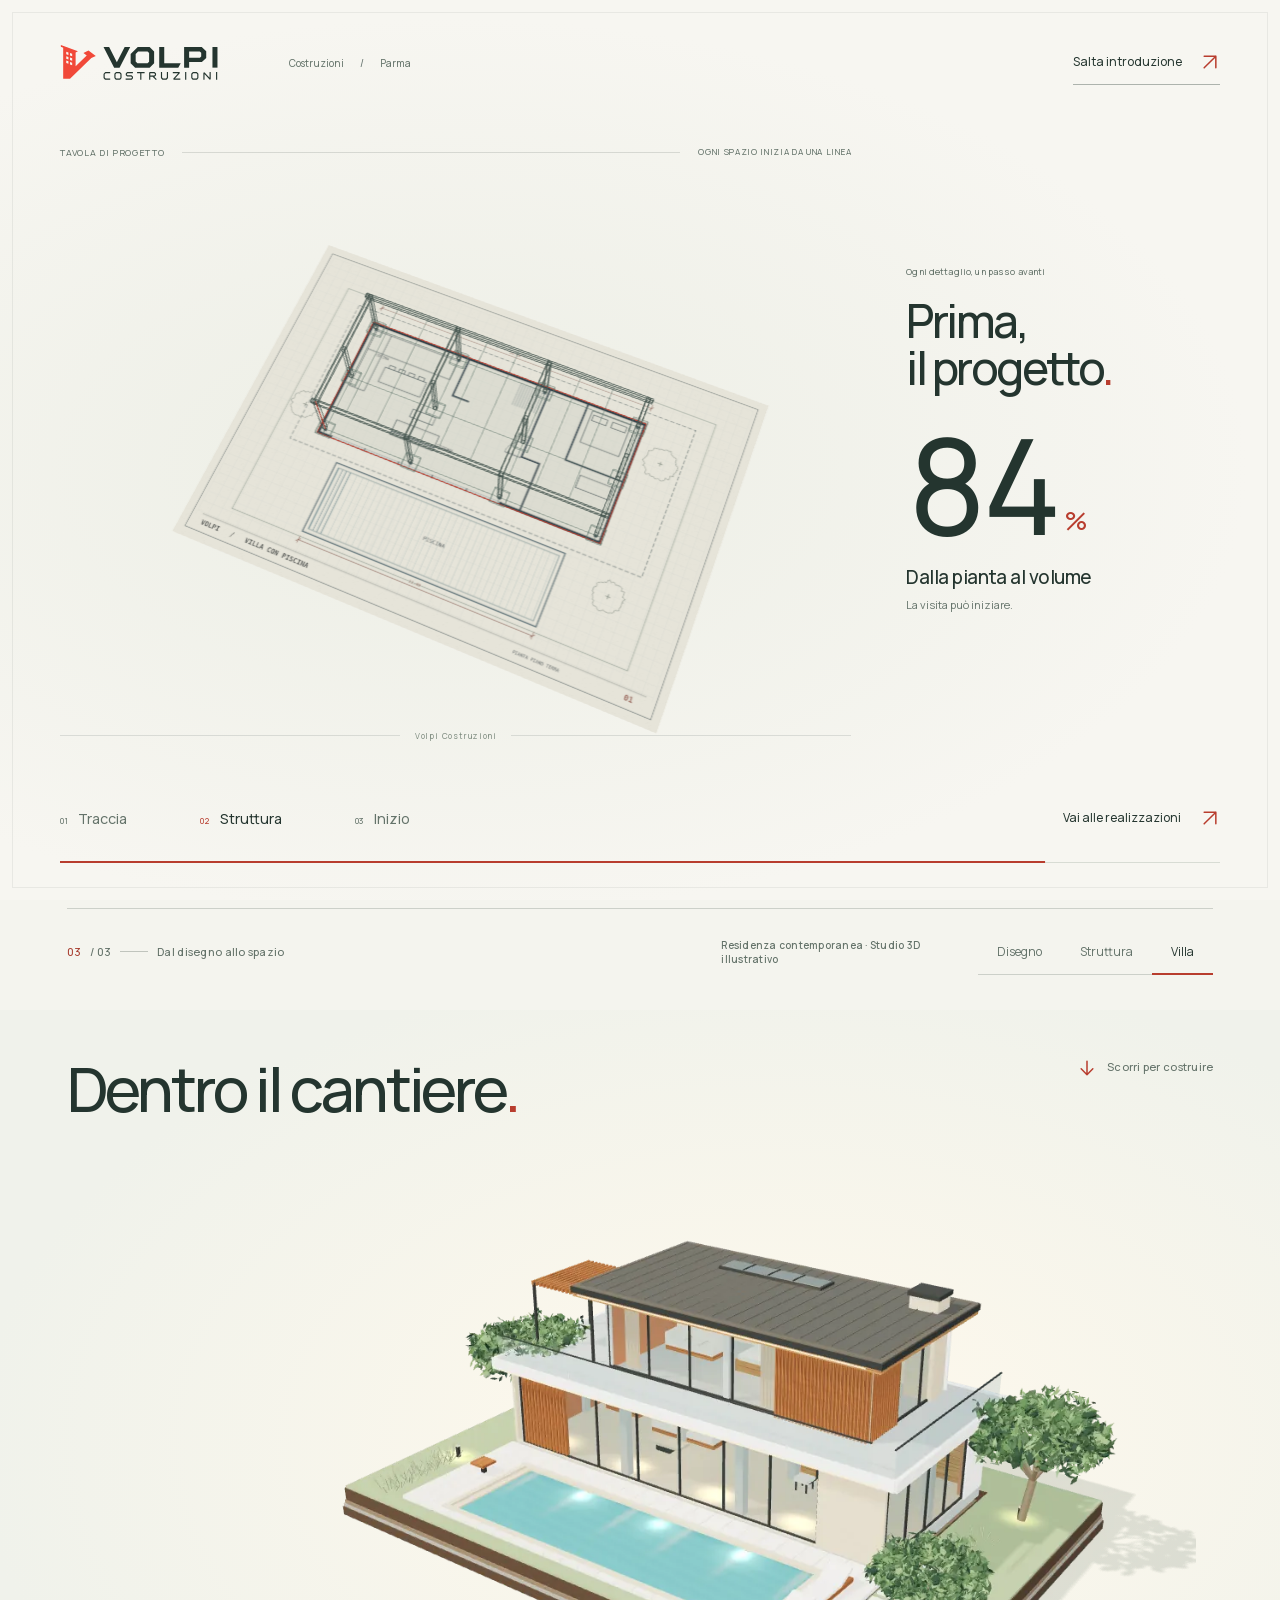
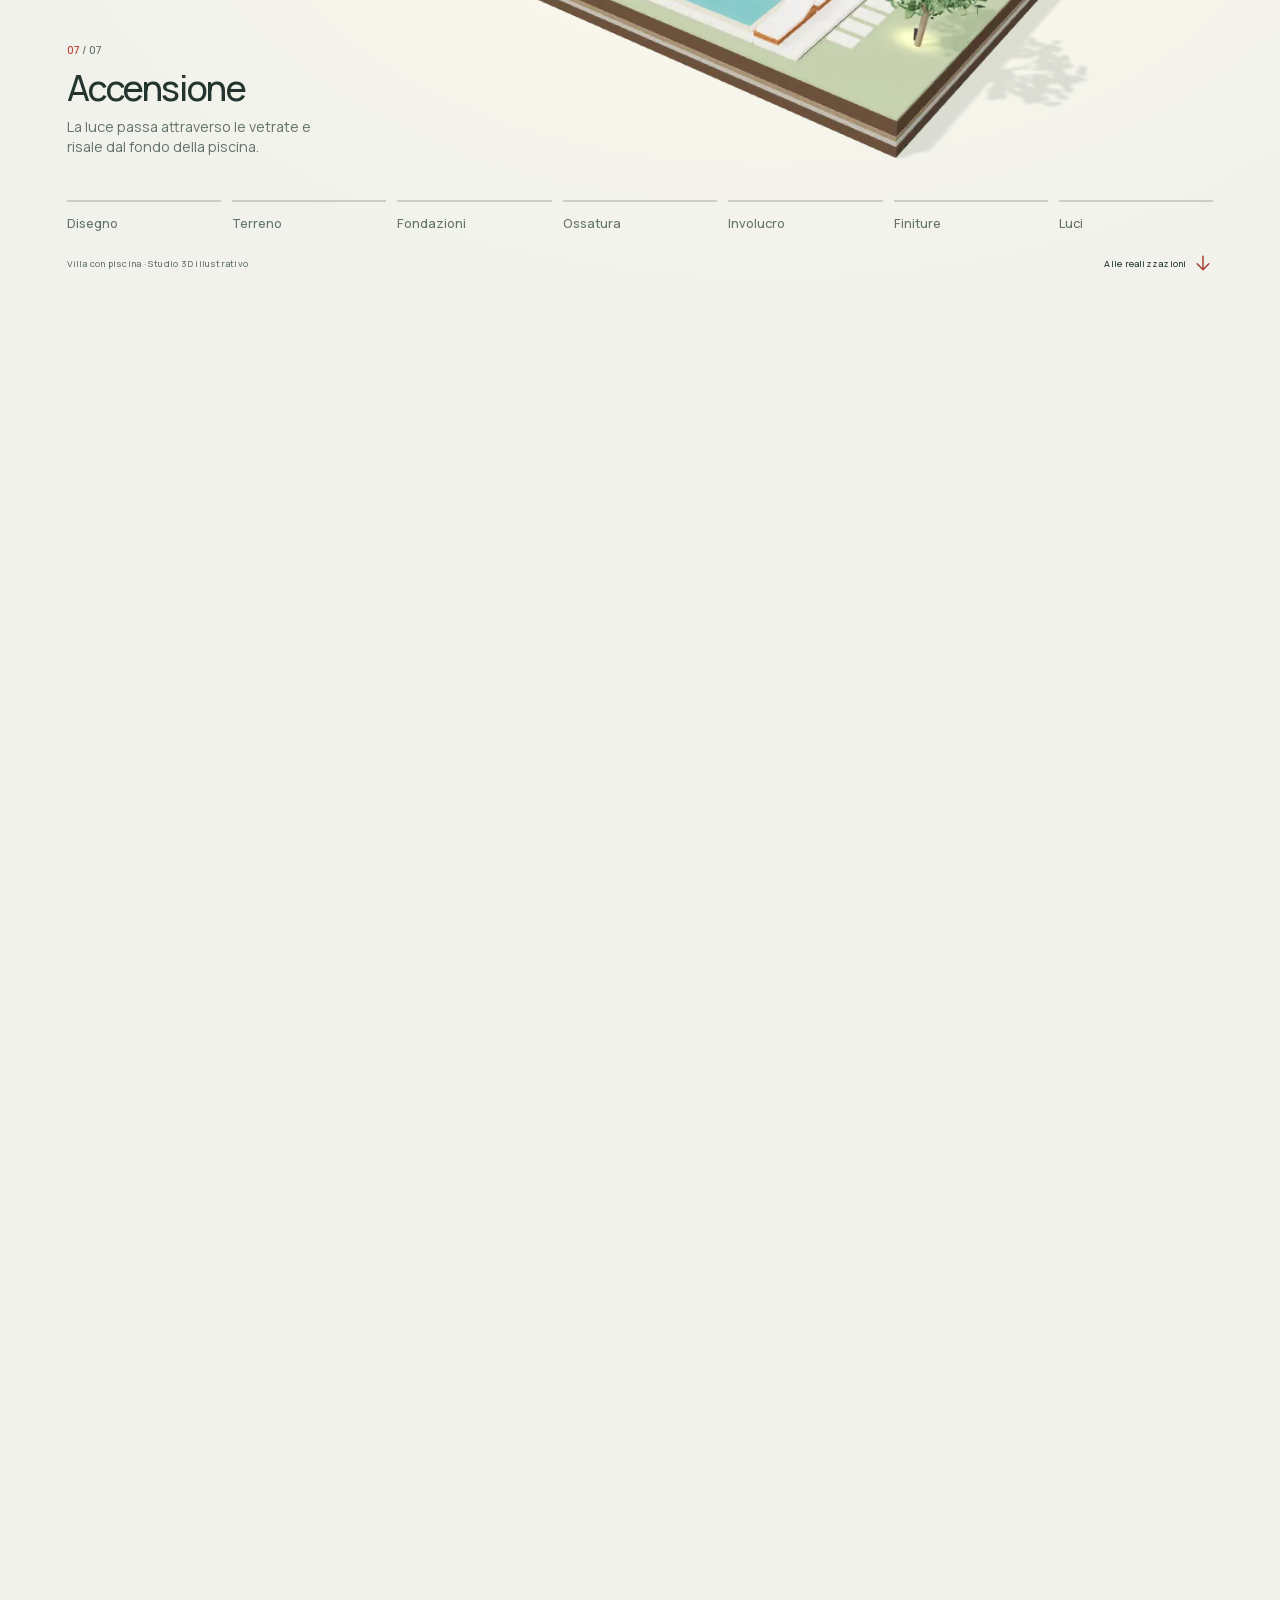
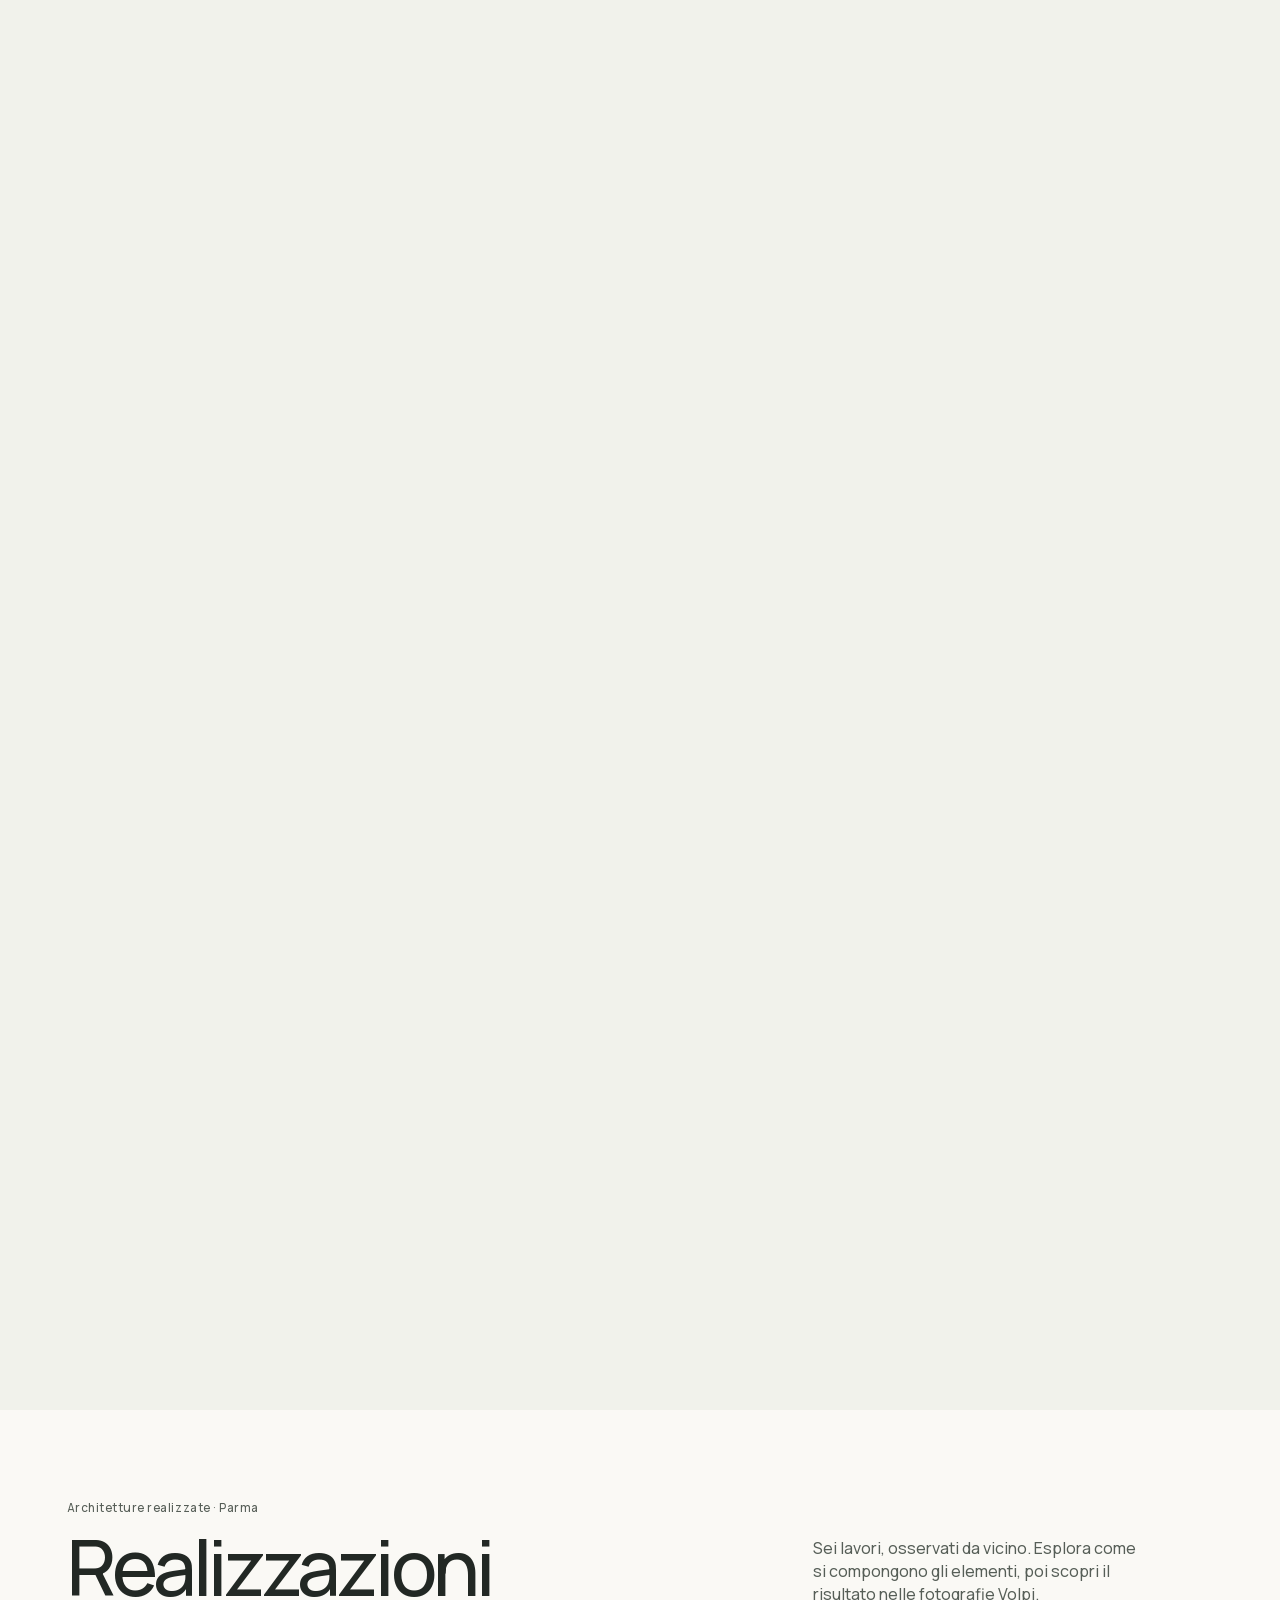
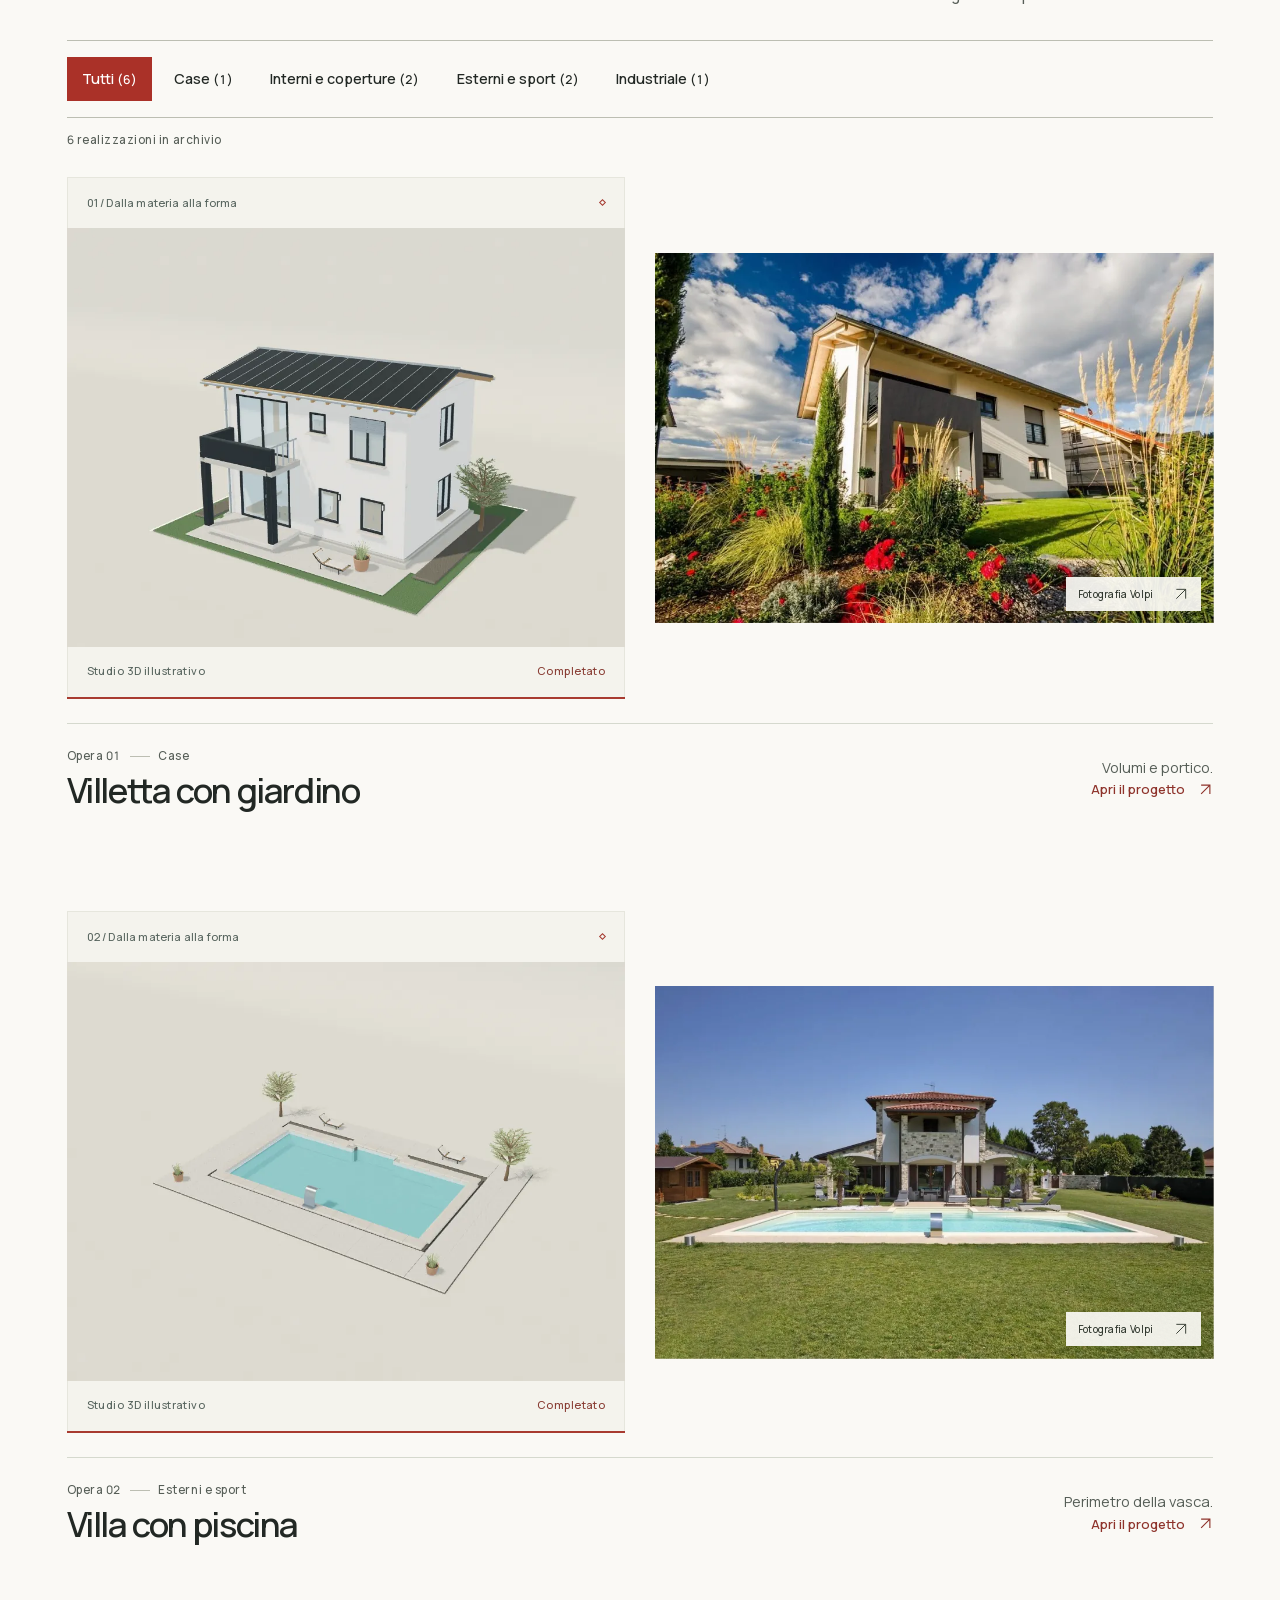
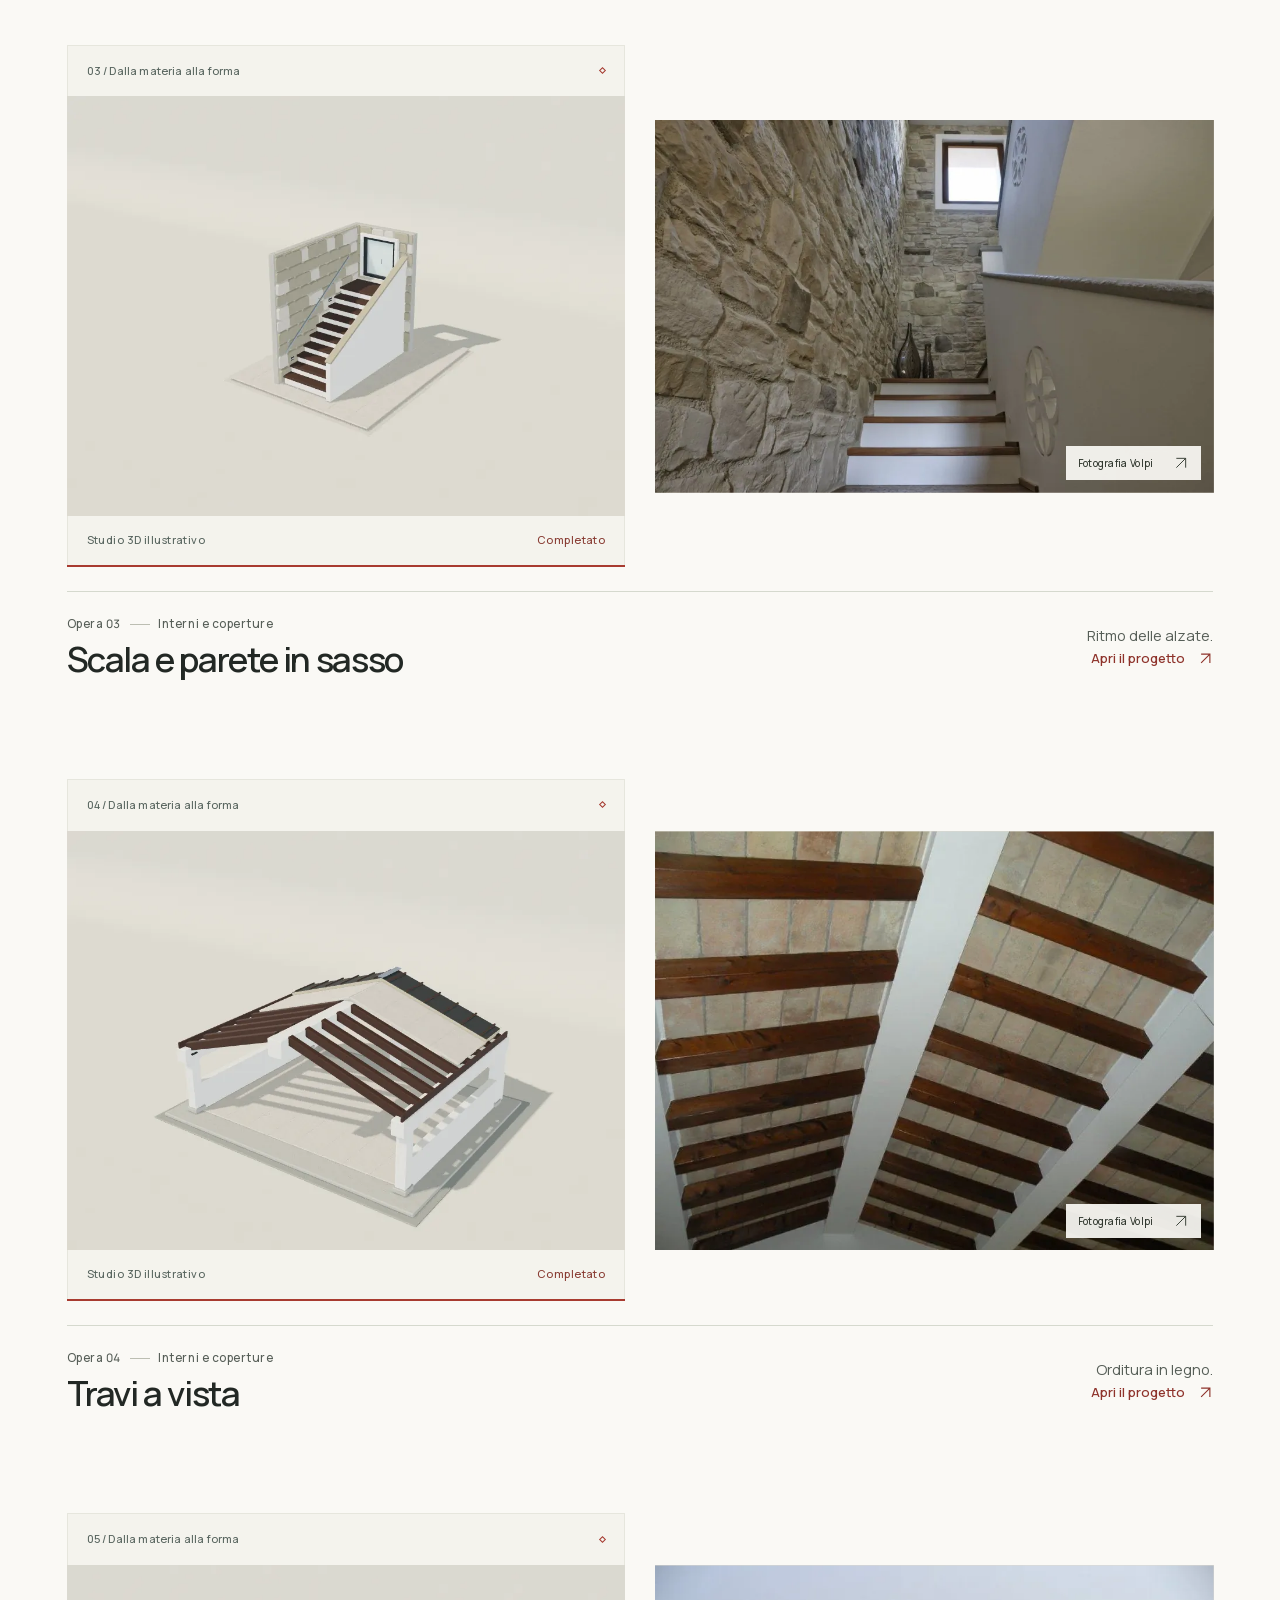
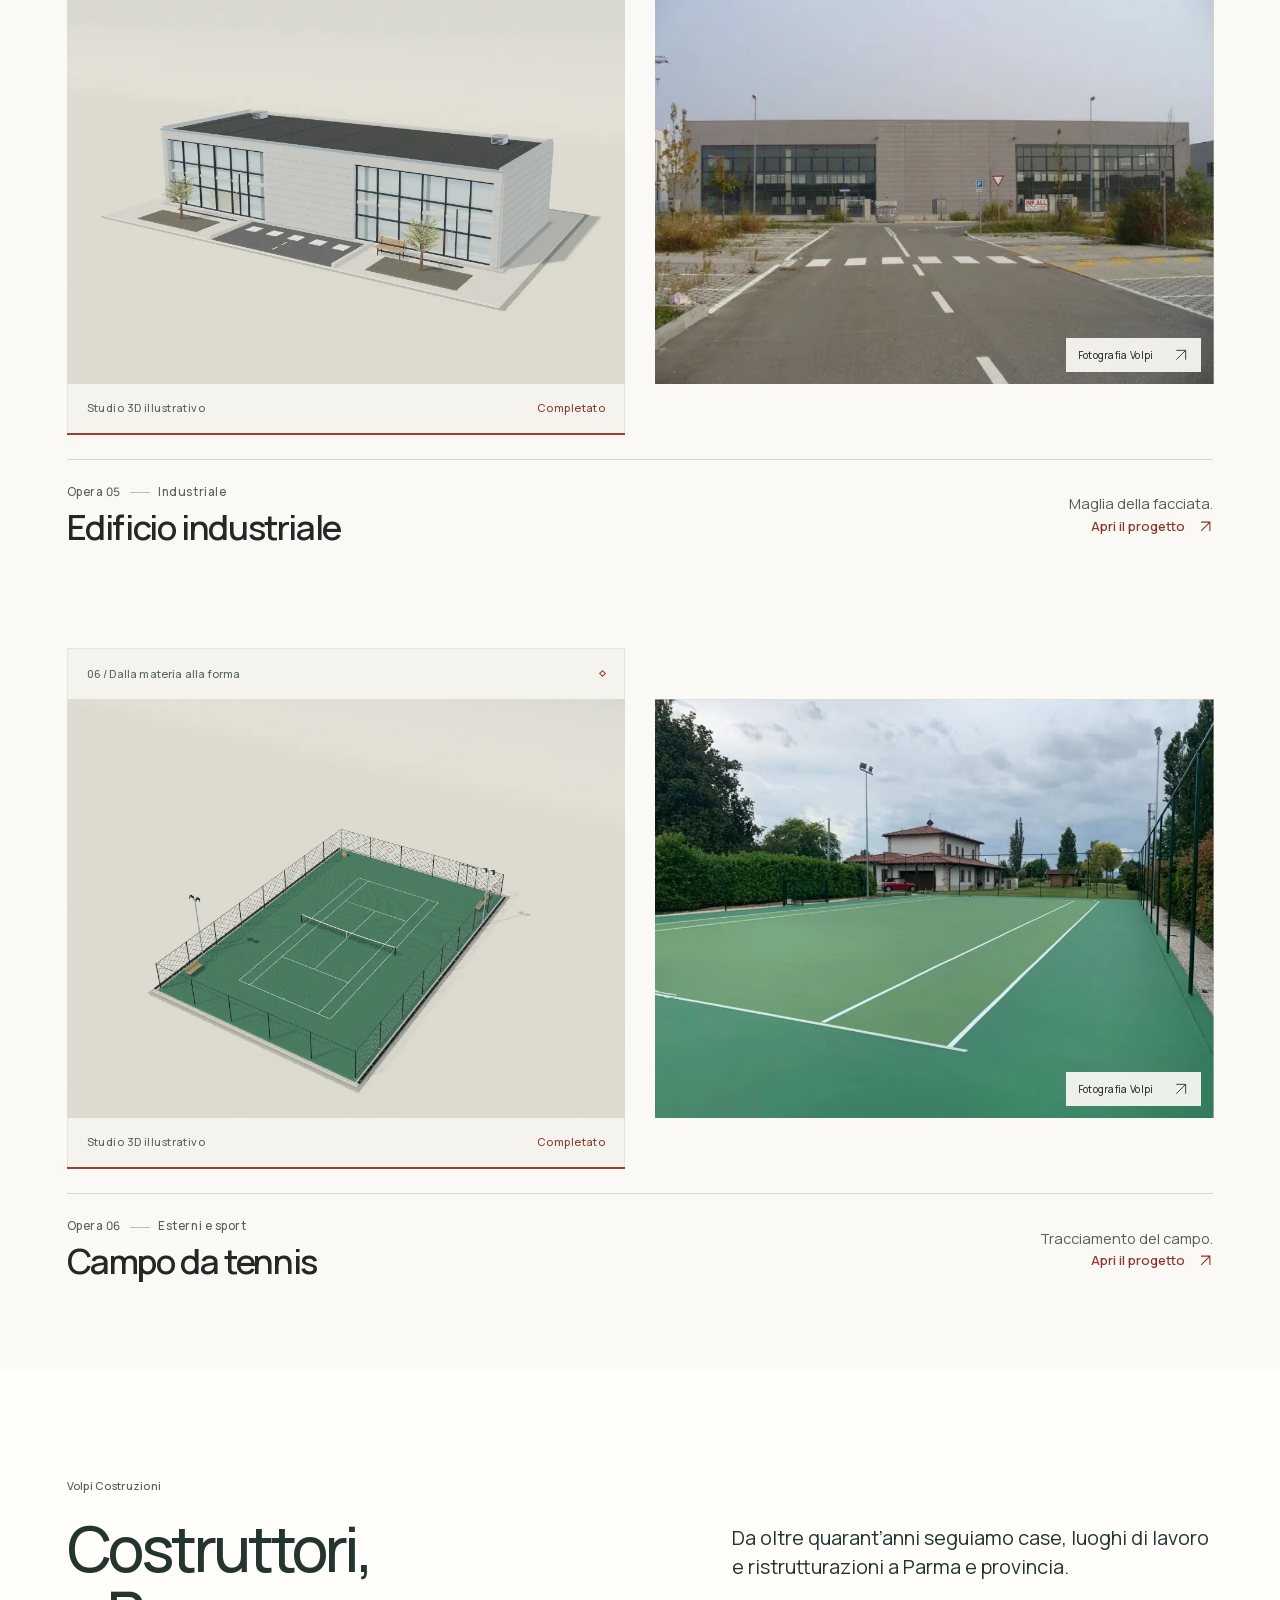
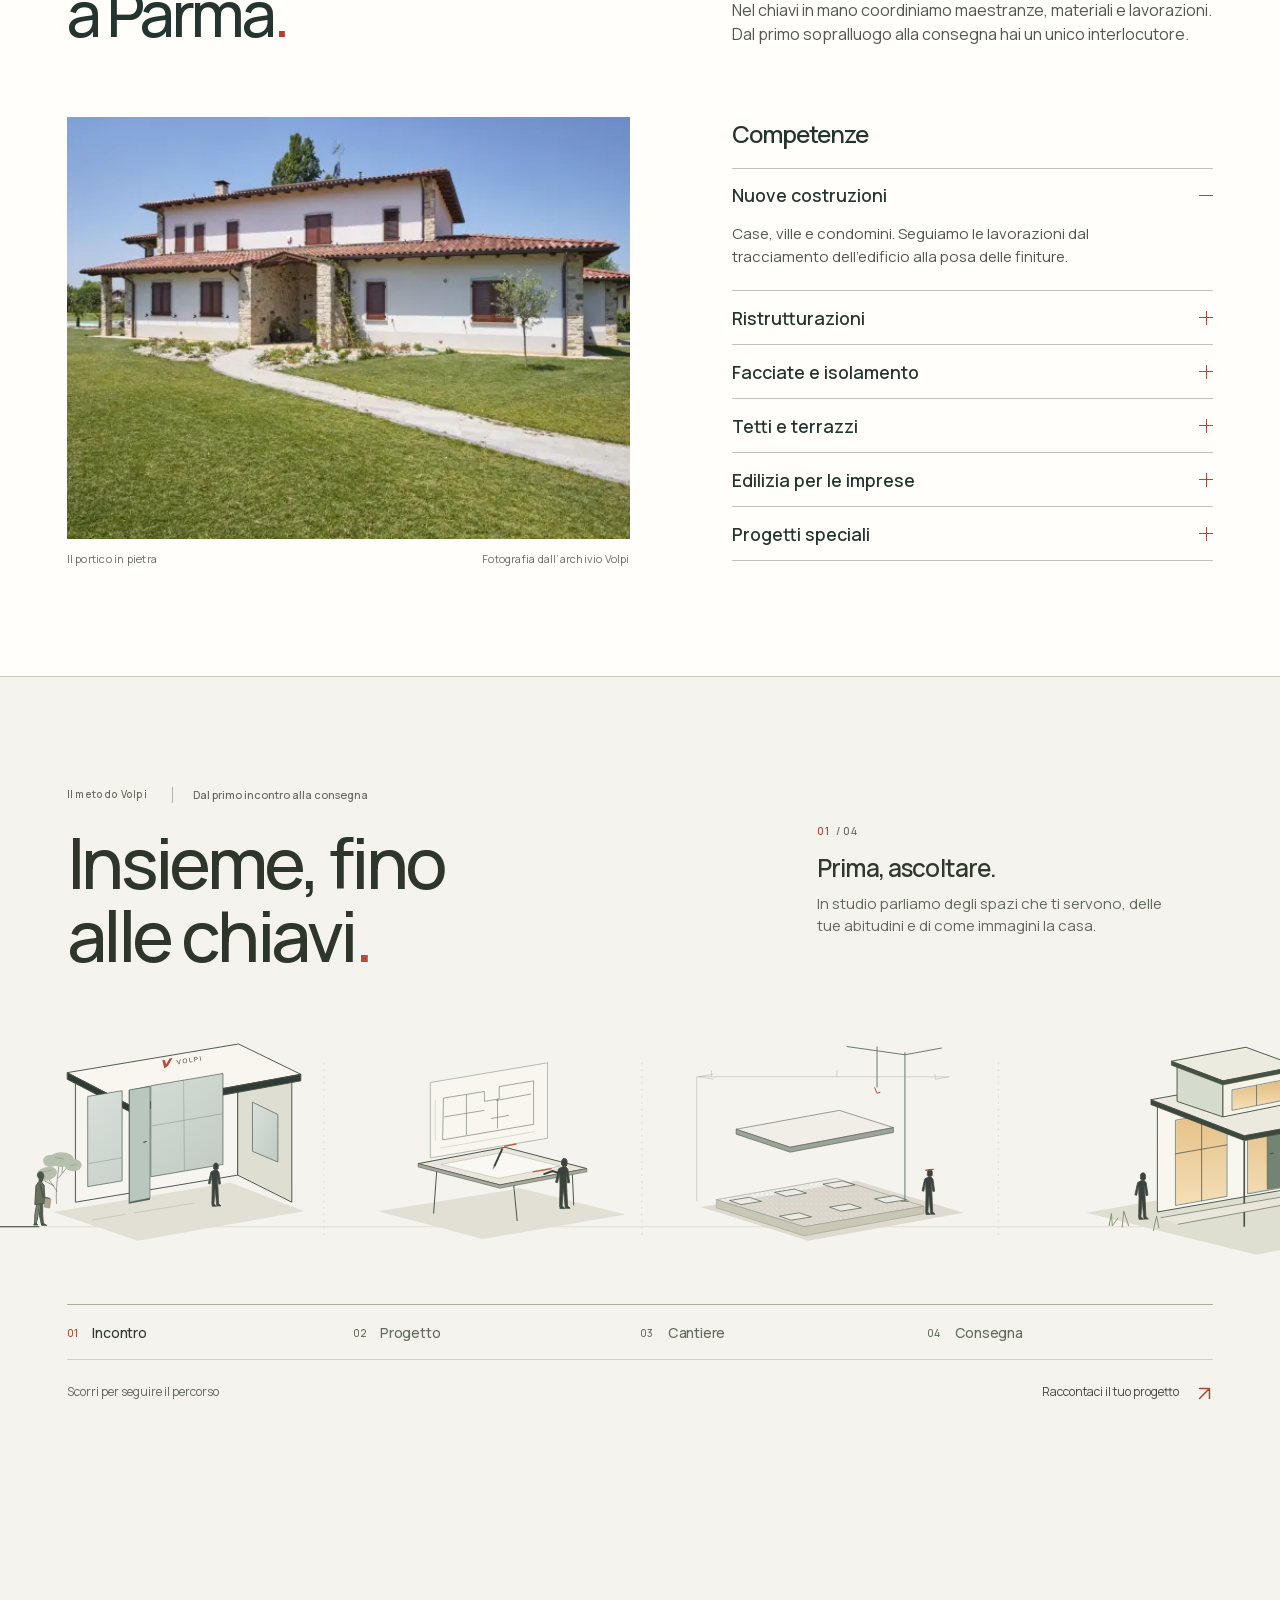
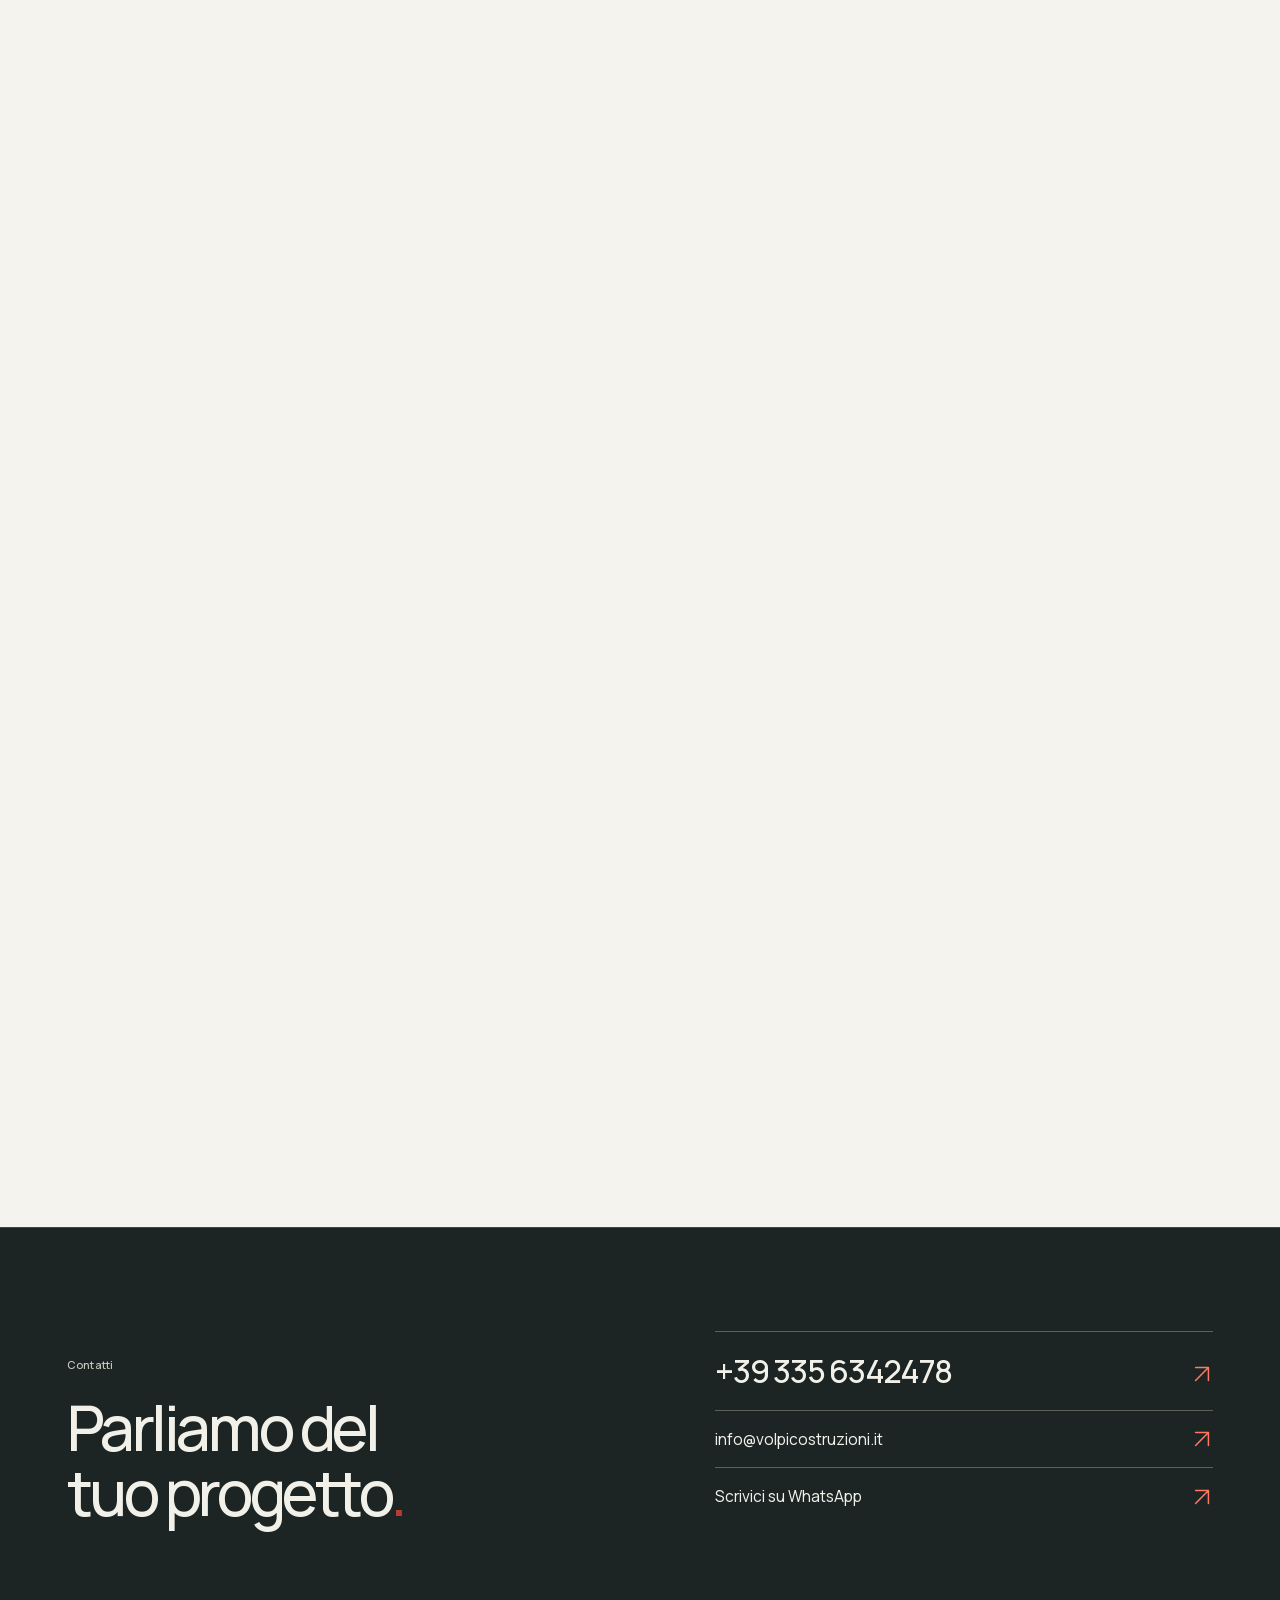
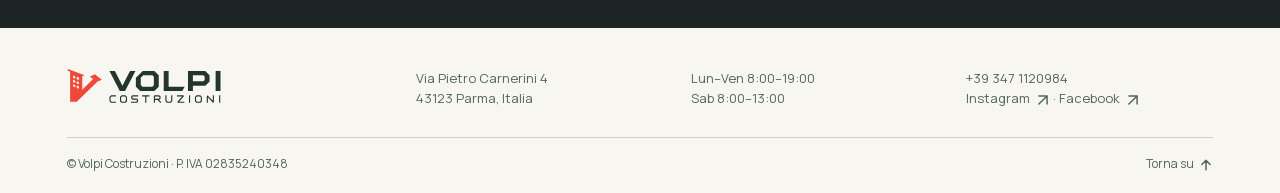
==== commit 499dabfd: "Publish distinct drafting intro and glass villa with guided interior views" ====
--- a/index.html
+++ b/index.html
@@ -55,10 +55,10 @@
       }, 13500);
     })();
   </script>
-  <script type="module" crossorigin src="./assets/index-C8UK1Ya_.js"></script>
-  <link rel="stylesheet" crossorigin href="./assets/index-DyN__OTh.css">
+  <script type="module" crossorigin src="./assets/index-B4hdHkBS.js"></script>
+  <link rel="stylesheet" crossorigin href="./assets/index-Dk9tyA53.css">
 </head>
-<body id="inizio" class="volpi-daylight">
+<body id="inizio" class="volpi-daylight volpi-residence">
 <div id="arrival" class="arrival arrival-atrium" role="dialog" aria-modal="true" aria-labelledby="arrival-heading" data-entry-act="disegno">
   <div class="arrival-head">
     <div class="arrival-mark"><img src="data:image/svg+xml,%3csvg%20xmlns='http://www.w3.org/2000/svg'%20width='212'%20height='49'%20viewBox='0%200%20212%2049'%20role='img'%20aria-labelledby='brand-title'%3e%3ctitle%20id='brand-title'%3eVolpi%20Costruzioni%3c/title%3e%3cpath%20fill='%23F14939'%20fill-rule='evenodd'%20d='%20M1.1%201.2%2023.9%209.7%2020.8%2011.1%2020.8%2029.5%2035.6%2015.1%2031.2%2012.0%2038.0%208.6%2047.7%2016.0%2041.8%2018.4%2013.3%2046.0%204.2%2046.0%204.2%205.1%201.1%203.8Z%20M8.3%2010.2V13.5L11.2%2014.5V11.2Z%20M13.3%2012.0V15.3L16.2%2016.3V13.0Z%20M8.3%2016.1V19.4L11.2%2020.4V17.1Z%20M13.3%2017.9V21.2L16.2%2022.2V18.9Z%20M8.3%2022.0V25.3L11.2%2026.3V23.0Z%20M13.3%2023.8V27.1L16.2%2028.1V24.8Z'/%3e%3cg%20fill='%2324352F'%20fill-rule='evenodd'%3e%3cpath%20d='M58%204H65.5L75.8%2024.1%2086.2%204H93.6L79.4%2031.3H72.2Z'/%3e%3cpath%20d='M103.7%204H119.5L125.5%209.8V25.5L119.5%2031.3H100.2L94.2%2025.5V13.2ZM104.2%209.9%20100.9%2013.2V23.3L103.2%2025.5H116.7L118.8%2023.4V11.9L116.8%209.9Z'/%3e%3cpath%20d='M132.3%204H139.0V25.4H161.0L157.7%2031.3H132.3Z'/%3e%3cpath%20d='M165.5%204H189.0L195.0%209.7V18.4L189.2%2024.0H172.2V31.3H165.5ZM172.2%209.8V18.2H186.5L188.3%2016.5V11.7L186.3%209.8Z'/%3e%3cpath%20d='M203.3%204H210.0V31.3H203.3Z'/%3e%3c/g%3e%3cg%20fill='none'%20stroke='%2324352F'%20stroke-width='1.32'%20stroke-linecap='square'%20stroke-linejoin='bevel'%20transform='translate(-9.7%20-10.4)%20scale(1.165%201.25)'%3e%3cpath%20d='M65.1%2038.7H60.3L58.8%2040.2V44.1L60.3%2045.6H65.1'/%3e%3cpath%20d='M72.6%2038.7H76.7L78.1%2040.1V44.2L76.7%2045.6H72.6L71.2%2044.2V40.1Z'/%3e%3cpath%20d='M91.1%2038.7H85.3L84.2%2039.9V40.9L85.3%2042.1H90.0L91.2%2043.3V44.5L90.0%2045.6H84.1'/%3e%3cpath%20d='M97.2%2038.7H104.5M100.8%2038.8V45.6'/%3e%3cpath%20d='M111.0%2045.6V38.7H116.4L117.6%2039.9V41.2L116.4%2042.4H111.2M114.7%2042.4L118.1%2045.6'/%3e%3cpath%20d='M124.5%2038.7V44.1L126.0%2045.6H129.8L131.3%2044.1V38.7'/%3e%3cpath%20d='M138.1%2038.7H145.1L138.4%2045.6H145.4'/%3e%3cpath%20d='M152.2%2038.7V45.6'/%3e%3cpath%20d='M160.6%2038.7H164.7L166.1%2040.1V44.2L164.7%2045.6H160.6L159.2%2044.2V40.1Z'/%3e%3cpath%20d='M173.1%2045.6V38.7L180.2%2045.6V38.7'/%3e%3cpath%20d='M187.6%2038.7V45.6'/%3e%3c/g%3e%3c/svg%3e" width="212" height="49" alt="Volpi Costruzioni"></div>
@@ -66,13 +66,13 @@
     <button type="button" data-entry-skip>Salta introduzione <span aria-hidden="true"><svg class="volpi-icon" aria-hidden="true" focusable="false" viewBox="0 0 24 24" fill="none"><path d="M5 19 19 5M5 5h14v14"/></svg></span></button>
   </div>
 
-  <div class="arrival-studio-label" aria-hidden="true"><span>Studio di una villa</span><span class="arrival-studio-rule"></span><span>Dal progetto allo spazio abitato</span></div>
-  <div class="arrival-scene model-slot" aria-hidden="true"><img class="stage-plate" src="./villa/00.webp" width="1120" height="800" alt="" fetchpriority="high"></div>
+  <div class="arrival-studio-label" aria-hidden="true"><span>Tavola di progetto</span><span class="arrival-studio-rule"></span><span>Ogni spazio inizia da una linea</span></div>
+  <div class="arrival-scene model-slot" aria-hidden="true"><img class="stage-plate" src="./arrival/00.webp" width="1120" height="800" alt="" fetchpriority="high"></div>
   <div class="arrival-stage-edge" aria-hidden="true"><i></i><span>Volpi Costruzioni</span><i></i></div>
 
   <div class="arrival-narrative">
     <p class="arrival-overtitle">Ogni dettaglio, un passo avanti</p>
-    <h2 class="arrival-manifest" id="arrival-heading">Dall’idea,<br>alla luce<span>.</span></h2>
+    <h2 class="arrival-manifest" id="arrival-heading">Prima,<br>il progetto<span>.</span></h2>
     <div class="entry-counter" aria-hidden="true"><span data-entry-count>0</span><small>%</small></div>
     <p class="arrival-title" data-entry-title>Disegno su carta</p>
     <p class="entry-status" data-entry-status role="status" aria-live="polite" aria-atomic="true">Preparazione della visita</p>
@@ -80,9 +80,9 @@
 
   <div class="arrival-foot">
     <ol class="arrival-chapters" aria-label="Le tre fasi della visita">
-      <li data-entry-chapter="disegno"><span class="arrival-chapter-number" aria-hidden="true">01</span><span>Disegno</span></li>
-      <li data-entry-chapter="materia"><span class="arrival-chapter-number" aria-hidden="true">02</span><span>Materia</span></li>
-      <li data-entry-chapter="luce"><span class="arrival-chapter-number" aria-hidden="true">03</span><span>Luce</span></li>
+      <li data-entry-chapter="disegno"><span class="arrival-chapter-number" aria-hidden="true">01</span><span>Traccia</span></li>
+      <li data-entry-chapter="materia"><span class="arrival-chapter-number" aria-hidden="true">02</span><span>Struttura</span></li>
+      <li data-entry-chapter="luce"><span class="arrival-chapter-number" aria-hidden="true">03</span><span>Inizio</span></li>
     </ol>
     <a class="entry-work" href="#lavori" data-entry-work>Vai alle realizzazioni <span aria-hidden="true"><svg class="volpi-icon" aria-hidden="true" focusable="false" viewBox="0 0 24 24" fill="none"><path d="M5 19 19 5M5 5h14v14"/></svg></span></a>
     <div class="entry-track" role="progressbar" aria-label="Caricamento del sito" aria-valuemin="0" aria-valuemax="100" aria-valuenow="0"><i></i></div>
@@ -101,10 +101,18 @@
   <main id="contenuto">
     <section class="cover cover-live" aria-labelledby="cover-title" data-cover="2">
       <div class="cover-images" aria-hidden="true">
-        <div class="cover-scene model-slot"><img class="stage-plate" src="./villa/06.webp" width="1120" height="800" alt="" aria-hidden="true"></div>
-        <img data-plate="0" src="./villa/00.webp" alt="" hidden>
-        <img data-plate="1" src="./villa/03.webp" alt="" hidden loading="lazy">
-        <img data-plate="2" class="current" src="./villa/06.webp" alt="" hidden>
+        <div class="cover-scene model-slot"><img class="stage-plate" src="./hero-residence/02.webp" width="1440" height="1080" alt="" aria-hidden="true"></div>
+        <img data-plate="0" src="./hero-residence/00.webp" alt="" hidden>
+        <img data-plate="1" src="./hero-residence/01.webp" alt="" hidden loading="lazy">
+        <img data-plate="2" class="current" src="./hero-residence/02.webp" alt="" hidden>
+      </div>
+      <div class="residence-caption"><span class="residence-edition">STUDIO 3D / 01</span><p data-hero-note>Dalla prima linea, fino allo spazio abitato.</p></div>
+      <div class="residence-tour" aria-label="Esplora la villa" hidden>
+        <div class="residence-views" role="group" aria-label="Punto di vista">
+          <button type="button" data-hero-view="architecture" aria-pressed="true">Architettura</button><button type="button" data-hero-view="terrace" aria-pressed="false">Terrazza</button><button type="button" data-hero-view="living" aria-pressed="false">Soggiorno</button>
+        </div>
+        <button class="residence-enter" type="button" data-hero-enter aria-expanded="false">Entra nella villa <svg class="volpi-icon" aria-hidden="true" focusable="false" viewBox="0 0 24 24" fill="none"><path d="M5 12h14m-6-6 6 6-6 6"/></svg></button>
+        <button class="residence-replay" type="button" data-hero-replay aria-label="Rivedi la costruzione della villa"><svg class="volpi-icon" aria-hidden="true" focusable="false" viewBox="0 0 24 24" fill="none"><path d="M5 9a8 8 0 1 1-1 7M5 3v6h6"/></svg><span>Ricostruisci</span></button>
       </div>
       <div class="cover-inner wrap">
         <div class="cover-copy">
@@ -118,8 +126,8 @@
         </div>
         <div class="cover-bottom">
           <p class="cover-folio"><span data-cover-folio>03</span> / 03 <i></i> Dal disegno allo spazio</p>
-          <div class="plate-picker"><span class="plate-credit">Studio 3D</span>
-            <div class="plate-buttons" role="group" aria-label="Vista della villa" hidden>
+          <div class="plate-picker"><span class="plate-credit">Residenza contemporanea · Studio 3D illustrativo</span>
+            <div class="plate-buttons" role="group" aria-label="Fase della costruzione" hidden>
               <button type="button" data-show="0" aria-pressed="false">Disegno</button>
               <button type="button" data-show="1" aria-pressed="false">Struttura</button>
               <button type="button" data-show="2" aria-pressed="true">Villa</button>
--- a/assets/index-Dk9tyA53.css
+++ b/assets/index-Dk9tyA53.css
@@ -0,0 +1 @@
+@font-face{font-family:Manrope;src:url(./manrope-latin-variable-BmzK5LJ9.woff2)format("woff2");font-style:normal;font-weight:200 800;font-display:swap}:root{--volpi-display:"Manrope", Arial, sans-serif;--volpi-signal:#f14939}@font-face{font-family:Inter Tight;src:url(./inter-tight-latin-wght-normal-DX-nOvPD.woff2)format("woff2");font-style:normal;font-weight:100 900;font-display:swap}:root{--page:#151718;--paper:#eeeee8;--ink:#1c2021;--signal:#ff5643;--display:var(--volpi-display);--sans:"Manrope", Arial, sans-serif;--mono:ui-monospace, "SFMono-Regular", Consolas, monospace;--edge:clamp(24px, 5.2vw, 96px);--line:#cacbc4;--lightningcss-light:initial;--lightningcss-dark: ;color-scheme:light}*{box-sizing:border-box}body{background:var(--page);color:var(--paper);font-family:var(--sans);-webkit-font-smoothing:antialiased;margin:0}html{scroll-behavior:smooth}button,input{font:inherit}button{cursor:pointer}button,a{touch-action:manipulation}a{color:inherit;text-decoration:none}img{max-width:100%;display:block}button:focus-visible,a:focus-visible,input:focus-visible,summary:focus-visible{outline:3px solid var(--focus-ring,#ff6e53);outline-offset:4px}[hidden]{display:none!important}h1,h2,h3,p,figure{margin:0}::selection{color:#fff;background:#b72d24}.wrap{width:100%;max-width:1920px;padding-inline:var(--edge);margin-inline:auto}.skip-link{z-index:20;color:#151515;background:#fff;padding:1rem;position:fixed;top:1rem;left:1rem;transform:translateY(-180%)}.skip-link:focus{transform:none}.masthead{height:80px;padding-inline:var(--edge);z-index:5;background:#141617;justify-content:space-between;align-items:center;max-width:1920px;margin:auto;display:flex;position:relative}.mast-logo{flex-shrink:0;align-items:center;display:flex}.mast-logo img{width:184px;height:auto}.masthead nav{align-items:center;gap:clamp(20px,2.8vw,56px);display:flex}.masthead nav a{letter-spacing:.012em;align-items:center;min-height:44px;font-size:14px;font-weight:480;display:inline-flex}.masthead nav a:hover{color:#fc8473}.masthead .nav-talk{border:1px solid #606264;gap:27px;margin-left:12px;padding:0 17px}.nav-talk span{color:var(--signal);font-size:20px}.menu-switch{display:none}.cover{isolation:isolate;background:#171e27;max-width:1920px;margin:auto;position:relative;overflow:hidden}.cover-images,.cover-images img,.cover-images:after{width:100%;height:100%;position:absolute;inset:0}.cover-images{z-index:-1}.cover-images img{object-fit:cover;object-position:65% 46%;opacity:0}.cover-images img.current{opacity:1}.cover-images:after{content:"";z-index:2;background:linear-gradient(90deg,#090e17a8,#090e1742 37%,#0000 67%),linear-gradient(#0000 78%,#090c10c9 100%)}.cover-inner{flex-direction:column;justify-content:center;min-height:clamp(525px,91svh - 80px,900px);padding-top:48px;padding-bottom:116px;display:flex;position:relative}.cover-copy{width:fit-content;max-width:min(72%,920px)}.location,.rubric,.plate-credit{font:550 11px/1.4 var(--display);text-transform:uppercase;letter-spacing:.15em}.location{color:#fcfcf8;align-items:center;gap:12px;margin-bottom:clamp(22px,3vh,40px);display:flex}.location span{background:var(--signal);width:30px;height:2px;display:block}.cover h1{color:#f9f8f1;font:520 clamp(66px,7.65vw,143px)/.94 var(--display);letter-spacing:-.064em}.cover h1 span,.film-intro h2 span,.company-intro h2 span,.contact h2 span{color:var(--signal)}.cover-summary{color:#f2f1ea;text-wrap:pretty;max-width:37ch;margin-top:22px;font-size:clamp(16px,1.22vw,22px);line-height:1.45}.film-link{align-items:center;gap:13px;min-height:44px;margin-top:27px;padding:0 16px 0 0;font-size:14px;font-weight:600;display:inline-flex}.play-round{border:1px solid #e8e8e0;border-radius:50%;flex:none;place-items:center;width:42px;height:42px;padding-left:2px;font:10px/1 Arial;transition:background .25s,color .25s;display:grid}.film-link:hover .play-round{background:var(--paper);color:var(--ink)}.cover-bottom{bottom:23px;right:var(--edge);left:var(--edge);border-top:1px solid #ffffff65;justify-content:space-between;align-items:center;gap:20px;padding-top:14px;display:flex;position:absolute}.cover-down{align-items:center;gap:10px;min-height:44px;font-size:13px;display:inline-flex}.cover-down span{color:#ff795f;font:22px var(--sans)}.plate-picker,.plate-buttons{align-items:center;display:flex}.plate-picker{gap:22px}.plate-credit{letter-spacing:.12em;color:#e3e3dc;font-size:9px}.plate-buttons{background:#171c20ce;border:1px solid #ffffff60;gap:1px;padding:2px}.plate-buttons button{color:#f0eee9;background:0 0;border:0;min-height:38px;padding:0 14px;font-size:12px}.plate-buttons button[aria-pressed=true]{color:#17191a;background:#f0eee9}.rubric{color:#595e5b;margin:0 0 24px}.film-section,.company{background:var(--paper);color:var(--ink);padding-block:clamp(72px,8.5vw,155px)}.film-layout{grid-template-columns:minmax(220px,.8fr) minmax(0,2.1fr);align-items:center;gap:clamp(30px,5vw,85px);display:grid}.film-intro h2,.company-intro h2,.contact h2{font:540 clamp(50px,4.85vw,96px)/.97 var(--display);letter-spacing:-.068em}.film-description{color:#505450;max-width:31ch;margin-top:21px;font-size:16px;line-height:1.5}.chapter-list{border-top:1px solid var(--line);margin-top:28px;display:grid}.chapter-list button{border:0;border-bottom:1px solid var(--line);text-align:left;color:#565953;background:0 0;align-items:center;gap:17px;min-width:0;min-height:40px;padding:0 8px;font-size:15px;display:flex;position:relative}.chapter-list button span{font:11px var(--mono);color:#6c6f69}.chapter-list button[aria-pressed=true]{color:var(--ink);background:#e5e5dd;font-weight:700}.chapter-list button[aria-pressed=true]:before{content:"";background:#c93c2d;width:3px;height:14px;position:absolute;left:0}.film-figure{align-self:center;min-width:0;position:relative}.film-view{aspect-ratio:16/9;background:#d6d6cd;position:relative;overflow:hidden}.film-view video,.film-view img{object-fit:contain;width:100%;height:100%;display:block}.film-view img{position:absolute;inset:0}.film-figure.playback .film-still{visibility:hidden}.transport{color:#f4f5ed;background:#262927;align-items:center;gap:14px;padding:0 9px;display:flex}.transport button{width:44px;height:44px;color:inherit;background:0 0;border:0;flex:none;place-items:center;font-size:14px;display:grid}.transport button:disabled{opacity:.45;cursor:default}.transport-time{font:12px var(--mono);font-variant-numeric:tabular-nums}.film-scrub{accent-color:#ff725a;color:#ff725a;cursor:pointer;flex:1;min-width:40px;height:24px}.film-figure figcaption,.company-photo figcaption{color:#696c66;justify-content:space-between;gap:8px;padding-top:12px;font-size:12px;line-height:1.4;display:flex}.phase-caption{color:#292d29;font-weight:600}.film-figure:fullscreen{background:#171918;flex-direction:column;justify-content:center;width:100vw;height:100dvh;display:flex}.film-figure:fullscreen .film-view{background:#171918;flex:1;min-height:0}.film-figure:fullscreen figcaption{display:none}.inline-link{padding:10px 0;text-decoration:underline;display:inline-block}.company-grid{grid-template-columns:1.17fr 1fr;gap:clamp(42px,5.5vw,95px) clamp(40px,8vw,165px);display:grid}.company-copy{align-self:end;max-width:48ch;font-size:clamp(18px,1.55vw,27px);line-height:1.45}.company-copy p+p{color:#535752;margin-top:16px;font-size:16px;line-height:1.5}.company-photo img{aspect-ratio:4/3;object-fit:cover;width:100%;height:auto}.scope{--focus-ring:#a74535;align-self:start}.scope h3{font:550 24px var(--display);letter-spacing:-.04em;margin-bottom:18px}.scope details{border-top:1px solid #bfc3ba}.scope details:last-child{border-bottom:1px solid #bfc3ba}.scope summary{cursor:pointer;justify-content:space-between;align-items:center;gap:16px;min-height:53px;font-size:clamp(17px,1.4vw,24px);font-weight:550;list-style:none;display:flex}.scope summary::-webkit-details-marker{display:none}.scope summary:after{content:"+";color:#9c342a;font-weight:400}.scope details[open] summary:after{content:"−"}.scope details p{color:#52564f;max-width:43ch;padding:0 24px 22px 0;font-size:15px;line-height:1.55}.contact{color:#f1f1e9;background:#222525;border-top:1px solid #393c3b}.contact-layout{grid-template-columns:1.1fr .9fr;align-items:end;gap:40px;padding-block:clamp(72px,8vw,140px);display:grid}.contact .rubric{color:#c7c9c1}.contact-panel{display:grid}.contact-panel a{overflow-wrap:anywhere;border-top:1px solid #5b5c58;justify-content:space-between;align-items:center;gap:9px;padding:14px 0;display:flex}.contact-panel a span{color:#ff7862}.contact-phone{font:520 clamp(21px,2.5vw,40px) var(--display);letter-spacing:-.04em}.contact-mail,.contact-wa{font-size:clamp(15px,1.2vw,21px)}.foot{color:#bec3bc;grid-template-columns:1.3fr 1fr 1fr 1fr;gap:28px;padding-block:40px 20px;font-size:13px;line-height:1.6;display:grid}.foot img{width:155px;height:auto}.foot address{font-style:normal}.foot a{white-space:nowrap}.foot a:hover,.contact-panel a:hover{color:#fff;text-decoration:underline}.foot-end{border-top:1px solid #454846;grid-column:1/-1;justify-content:space-between;padding-top:16px;font-size:12px;display:flex}.fallback-gallery{padding-block:60px}.fallback-gallery figure{max-width:600px;margin-top:28px}@media (width>=1800px){.film-description,.cover-summary{font-size:21px}.chapter-list button{min-height:50px}}@media (width<=980px){.film-layout{grid-template-columns:minmax(195px,.65fr) minmax(0,1.55fr);gap:28px}.plate-picker{gap:14px}.cover h1{font-size:clamp(65px,8.4vw,90px)}.film-intro h2,.company-intro h2,.contact h2{font-size:clamp(46px,6vw,66px)}.company-grid{gap:44px}.foot{grid-template-columns:1.2fr 1fr 1fr;gap:24px}.foot>a:first-child{grid-column:1/-1}}@media (width<=760px){:root{--edge:clamp(20px,5.4vw,39px)}.masthead{flex-wrap:wrap;gap:0;height:auto;min-height:68px}.mast-logo{min-height:68px}.mast-logo img{width:150px}.menu-switch{color:#f4f4ed;background:0 0;border:0;align-items:center;gap:12px;min-height:44px;padding:0 0 0 12px;font-size:13px;display:flex}.menu-switch i{border-block:1px solid #ff7b6b;width:18px;height:7px}.menu-switch[aria-expanded=true] i{border-bottom:0;height:1px}.masthead nav{gap:0;width:100%;padding:0 0 16px;display:grid}.masthead nav a{border-top:1px solid #434543;min-height:48px}.masthead .nav-talk{border:0;border-top:1px solid #434543;gap:12px;margin:0;padding:0}.cover-inner{min-height:clamp(500px,82svh - 40px,730px);padding-top:48px;padding-bottom:115px}.cover-copy{max-width:88%}.cover h1{font-size:clamp(54px,10vw,83px)}.cover-images img{object-position:60% center}.cover-images:after{background:linear-gradient(90deg,#10161f98,#0000 96%),linear-gradient(#0000 65%,#0c1015dc)}.cover-summary{max-width:27ch;font-size:15px}.location{font-size:10px}.cover-down{display:none}.cover-bottom{padding-top:10px;bottom:13px}.plate-picker{justify-content:space-between;width:100%}.plate-buttons button{min-height:40px;padding-inline:11px}.plate-credit{max-width:12ch;font-size:9px}.film-section,.company{padding-block:65px}.film-layout{flex-direction:column;align-items:stretch;gap:24px;display:flex}.film-intro{grid-template-columns:1fr 1fr;align-items:end;column-gap:20px;display:grid}.film-intro .rubric{grid-column:1/-1}.rubric{margin-bottom:16px}.film-description{margin-top:0;font-size:14px}.chapter-list{border:0;flex-wrap:wrap;grid-column:1/-1;gap:5px 12px;margin-top:19px;display:flex}.chapter-list button{border:0;border-bottom:1px solid #afb1a9;gap:4px;min-height:38px;padding:0 4px;font-size:13px}.chapter-list button span{font-size:9px}.chapter-list button[aria-pressed=true]{border-bottom-color:#bd4131}.chapter-list button[aria-pressed=true]:before{display:none}.film-figure{align-self:stretch}.company-grid,.contact-layout{grid-template-columns:1fr;gap:28px}.company-photo{margin-top:5px}.contact-layout{gap:42px}.foot{grid-template-columns:repeat(2,1fr);font-size:12px}}@media (width<=440px){.cover-inner{justify-content:flex-end;min-height:clamp(510px,84svh - 40px,690px);padding-bottom:113px}.cover-images img{object-position:65% center}.cover-images:after{background:linear-gradient(#0000 9%,#0c15216b 45%,#071018e8 100%),linear-gradient(90deg,#1017224d,#0000 75%)}.cover-copy{max-width:100%}.cover h1{font-size:clamp(52px,12.7vw,62px)}.cover-summary{margin-top:14px}.film-link{margin-top:15px}.film-intro{grid-template-columns:1fr}.film-intro h2 br{display:none}.film-description{max-width:37ch;margin-top:15px}.film-intro h2,.company-intro h2,.contact h2{font-size:clamp(39px,10.2vw,48px)}.chapter-list{gap:2px 8px}.chapter-list button{font-size:12px}.chapter-list button span{display:none}.transport{gap:5px;padding:0 3px}.foot-end{flex-wrap:wrap;gap:10px}}@media (prefers-reduced-motion:reduce){html{scroll-behavior:auto}*,:before,:after{transition-duration:.01ms!important;animation-duration:.01ms!important}}html[data-reduced]{scroll-behavior:auto}@media (width<=359px){.chapter-list{grid-template-columns:repeat(5,minmax(0,1fr));gap:2px;display:grid}.chapter-list button{justify-content:center;min-height:42px;padding:0;font-size:11px}}:root{--paper:#efece4;--ink:#1c211e;--line:#cdc9bc}.cover-images picture{display:contents}.cover-actions{flex-wrap:wrap;align-items:center;gap:clamp(16px,2.1vw,36px);margin-top:clamp(22px,3.3vh,40px);display:flex}.cover-works,.cover-actions .film-link{min-height:46px;font:600 14px/1.2 var(--sans);justify-content:space-between;align-items:center;gap:14px;display:inline-flex}.cover-works{color:#1e1613;background:#ff7560;padding:0 18px;transition:background .16s}.cover-works span,.cover-actions .film-link span{font:500 19px/1 var(--sans)}.cover-actions .film-link{color:#fff;border-bottom:1px solid #ffffff85;margin:0;padding:0}.cover-actions .film-link:hover{border-color:var(--signal)}.cover-folio{font:500 10px/1.3 var(--display);text-transform:uppercase;letter-spacing:.1em;color:#e7e7df;align-items:center;gap:9px;display:flex}.cover-folio span{color:#ff9d87}.cover-folio i{background:#e7e7df90;width:28px;height:1px}.cover-bottom{min-height:48px}.plate-buttons button{min-height:44px}@media (width<=760px){.cover-folio{display:none}.cover-actions{gap:15px}.cover-works,.cover-actions .film-link{font-size:13px}.cover-actions .film-link{gap:6px}.cover-works{padding-inline:13px}}@media (width<=440px){.cover-inner{padding-bottom:101px}.cover-actions{gap:5px 14px;margin-top:18px}.cover-summary{max-width:33ch}.cover-works{gap:8px}.cover-works,.cover-actions .film-link{white-space:nowrap;min-height:44px;font-size:13px}.cover-images img{object-position:center center}}@media (width<=360px){.cover-actions{gap:3px 10px}.cover-actions .film-link,.cover-works{font-size:12px}.cover-works{padding-inline:9px}.cover-actions a span{font-size:15px}.plate-buttons button{padding-inline:9px}}.cover h1{letter-spacing:-.052em;font-weight:500}.cover-works{color:#fff;background:#b74032;font-weight:540}.cover-works:hover{background:#942d24}.cover-summary{line-height:1.55}.company-intro h2,.contact h2{letter-spacing:-.052em;font-weight:500}.company-copy{line-height:1.5}.company-photo figcaption{letter-spacing:.02em;font-size:11px;line-height:1.5}.contact{background:#1c2524;border-color:#3f4841}.contact-panel a{border-color:#596158;padding-block:17px}.contact-mail,.contact-wa{font-weight:430}.masthead nav a,.nav-talk{transition:color .16s,border-color .16s}@media (width<=440px){.cover h1{letter-spacing:-.055em}.cover-summary{max-width:33ch;font-size:14px}}.arrival,.build-sticky{--plan-ink:#f8f3e5;--plan-grey:#b6bec0;color:var(--plan-ink);isolation:isolate;background-color:#10161a;background-image:radial-gradient(at 61% 42%,#293334 0,#182125 45%,#101619 77%)}.arrival:before,.build-sticky:before{content:"";pointer-events:none;opacity:.115;z-index:-1;background:url(./contours-CTzBF9m9.svg) 50%/cover;position:absolute;inset:0}.arrival{z-index:200;display:none;position:fixed;inset:0;overflow:hidden}html.arriving{overscroll-behavior:none;overflow:hidden}html.arriving .arrival{display:block}.arrival-head,.arrival-foot,.build-top,.build-bottom{z-index:2;left:var(--edge);right:var(--edge);position:absolute}.arrival-head{justify-content:space-between;align-items:center;display:flex;top:clamp(19px,4vh,54px)}.arrival-mark{position:relative}.arrival-mark:before{content:"";filter:grayscale();opacity:.28;background:url("data:image/svg+xml,%3csvg%20xmlns='http://www.w3.org/2000/svg'%20width='212'%20height='49'%20viewBox='0%200%20212%2049'%20role='img'%20aria-labelledby='brand-title'%3e%3ctitle%20id='brand-title'%3eVolpi%20Costruzioni%3c/title%3e%3cpath%20fill='%23F14939'%20fill-rule='evenodd'%20d='%20M1.1%201.2%2023.9%209.7%2020.8%2011.1%2020.8%2029.5%2035.6%2015.1%2031.2%2012.0%2038.0%208.6%2047.7%2016.0%2041.8%2018.4%2013.3%2046.0%204.2%2046.0%204.2%205.1%201.1%203.8Z%20M8.3%2010.2V13.5L11.2%2014.5V11.2Z%20M13.3%2012.0V15.3L16.2%2016.3V13.0Z%20M8.3%2016.1V19.4L11.2%2020.4V17.1Z%20M13.3%2017.9V21.2L16.2%2022.2V18.9Z%20M8.3%2022.0V25.3L11.2%2026.3V23.0Z%20M13.3%2023.8V27.1L16.2%2028.1V24.8Z'/%3e%3cg%20fill='%23F8F6F1'%20fill-rule='evenodd'%3e%3cpath%20d='M58%204H65.5L75.8%2024.1%2086.2%204H93.6L79.4%2031.3H72.2Z'/%3e%3cpath%20d='M103.7%204H119.5L125.5%209.8V25.5L119.5%2031.3H100.2L94.2%2025.5V13.2ZM104.2%209.9%20100.9%2013.2V23.3L103.2%2025.5H116.7L118.8%2023.4V11.9L116.8%209.9Z'/%3e%3cpath%20d='M132.3%204H139.0V25.4H161.0L157.7%2031.3H132.3Z'/%3e%3cpath%20d='M165.5%204H189.0L195.0%209.7V18.4L189.2%2024.0H172.2V31.3H165.5ZM172.2%209.8V18.2H186.5L188.3%2016.5V11.7L186.3%209.8Z'/%3e%3cpath%20d='M203.3%204H210.0V31.3H203.3Z'/%3e%3c/g%3e%3cg%20fill='none'%20stroke='%23F8F6F1'%20stroke-width='1.32'%20stroke-linecap='square'%20stroke-linejoin='bevel'%20transform='translate(-9.7%20-10.4)%20scale(1.165%201.25)'%3e%3cpath%20d='M65.1%2038.7H60.3L58.8%2040.2V44.1L60.3%2045.6H65.1'/%3e%3cpath%20d='M72.6%2038.7H76.7L78.1%2040.1V44.2L76.7%2045.6H72.6L71.2%2044.2V40.1Z'/%3e%3cpath%20d='M91.1%2038.7H85.3L84.2%2039.9V40.9L85.3%2042.1H90.0L91.2%2043.3V44.5L90.0%2045.6H84.1'/%3e%3cpath%20d='M97.2%2038.7H104.5M100.8%2038.8V45.6'/%3e%3cpath%20d='M111.0%2045.6V38.7H116.4L117.6%2039.9V41.2L116.4%2042.4H111.2M114.7%2042.4L118.1%2045.6'/%3e%3cpath%20d='M124.5%2038.7V44.1L126.0%2045.6H129.8L131.3%2044.1V38.7'/%3e%3cpath%20d='M138.1%2038.7H145.1L138.4%2045.6H145.4'/%3e%3cpath%20d='M152.2%2038.7V45.6'/%3e%3cpath%20d='M160.6%2038.7H164.7L166.1%2040.1V44.2L164.7%2045.6H160.6L159.2%2044.2V40.1Z'/%3e%3cpath%20d='M173.1%2045.6V38.7L180.2%2045.6V38.7'/%3e%3cpath%20d='M187.6%2038.7V45.6'/%3e%3c/g%3e%3c/svg%3e") 0/contain no-repeat;position:absolute;inset:0}.arrival-head img{width:clamp(150px,13vw,218px);height:auto;clip-path:inset(0 calc(100% - var(--entry-ink,0%)) 0 0)}.arrival-head button{color:#e9eae4;background:0 0;border:0;align-items:center;gap:12px;min-height:44px;font-size:13px;display:flex}.arrival-head button span{color:var(--signal);font-size:18px}.arrival-foot{grid-template-columns:1fr auto;align-items:end;gap:16px;display:grid;bottom:clamp(24px,4.5vh,75px)}.entry-label,.build-kicker,.build-gesture,.build-meta{font:500 11px/1.5 var(--display);letter-spacing:.11em;text-transform:uppercase}.entry-label{color:#c6caca;margin:0 0 8px}.arrival-title{font:510 clamp(27px,3.4vw,61px)/1.03 var(--display);letter-spacing:-.05em}.entry-counter{font:470 clamp(60px,8.6vw,154px)/.8 var(--display);letter-spacing:-.085em;font-variant-numeric:tabular-nums}.entry-counter small{color:var(--signal);letter-spacing:0;margin-left:.15em;font-size:.34em}.entry-track{background:#61696a;grid-column:1/-1;height:2px;overflow:hidden}.entry-track i{width:100%;height:100%;transform:scaleX(var(--entry-progress,0));transform-origin:0;background:var(--signal);display:block}.model-slot{isolation:isolate;min-width:0;min-height:0;position:absolute}.arrival-scene{inset:8% 5% 17%}.stage-plate,.villa-canvas{pointer-events:none;width:100%;height:100%;display:block;position:absolute;inset:0}.stage-plate{object-fit:contain}.model-slot[data-live] .stage-plate{visibility:hidden}.construction{background:#101619;position:relative}.has-live-tour:not([data-reduced]) .construction{height:400svh}.build-sticky{width:100%;height:max(565px,100svh);position:relative;overflow:hidden}.has-live-tour:not([data-reduced]) .build-sticky{height:100svh;position:sticky;top:0}.build-top{pointer-events:none;justify-content:space-between;align-items:flex-start;gap:20px;display:flex;top:clamp(26px,5.2vh,84px)}.build-top h2{font:530 clamp(36px,4.8vw,86px)/.98 var(--display);letter-spacing:-.065em;max-width:13ch}.build-top h2 span,.build-kicker span,.build-meta a span{color:var(--signal)}.build-gesture{color:#d7ddda;letter-spacing:.08em;align-items:center;gap:10px;display:flex}.build-gesture span{font:20px/1 var(--sans);color:var(--signal)}.build-scene{inset:9% 2% 15% 14%}.build-narration{z-index:1;left:var(--edge);pointer-events:none;text-shadow:0 2px 12px #10161a;max-width:min(24vw,320px);position:absolute;bottom:clamp(112px,17vh,190px)}.build-kicker{color:#acb5b6;margin:0 0 10px}.build-narration h3{font:540 clamp(26px,2.8vw,52px)/1 var(--display);letter-spacing:-.055em}.build-narration p:last-child{color:#d4d9d5;max-width:31ch;margin:9px 0 0;font-size:clamp(14px,1.12vw,19px);line-height:1.4}.build-bottom{bottom:clamp(16px,3.4vh,65px)}.build-ruler{grid-template-columns:repeat(7,minmax(0,1fr));gap:clamp(4px,.85vw,19px);display:grid}.build-ruler button{color:#bac3c3;text-align:left;min-width:0;min-height:44px;font:500 clamp(11px,1vw,16px) var(--display);background:0 0;border:0;padding:9px 0 8px;position:relative}.build-ruler button:before,.build-ruler button:after{content:"";background:#515c5c;width:100%;height:2px;position:absolute;top:0;left:0}.build-ruler button:after{transform:scaleX(var(--phase-fill,0));transform-origin:0;background:#f56650}.build-ruler button[aria-pressed=true]{color:#fff}.build-ruler button[aria-pressed=true]:after{min-width:5px}.build-meta{color:#b9c0bc;letter-spacing:.095em;justify-content:space-between;align-items:center;gap:16px;margin-top:3px;font-size:9px;display:flex}.build-meta a{color:#e9ebe5;align-items:center;gap:7px;min-height:32px;display:inline-flex}.play-round{padding:0;font-size:19px}.company-photo .facade-comparison{isolation:isolate;aspect-ratio:4/3;background:#d1cdc0;position:relative;overflow:hidden}.company-photo .facade-drawing{object-fit:cover;width:100%;height:100%;clip-path:inset(0 0 0 var(--facade-built,100%));position:absolute;inset:0}@media (width>=1800px){.build-scene{inset-inline:16% 4%}}@media (width<=760px){.arrival-scene{inset:12% 0 22%}.arrival-head img{width:150px}.arrival-head button{font-size:12px}.entry-label{font-size:9px}.entry-counter{font-size:clamp(53px,12vw,78px)}.build-top{align-items:flex-start;top:4svh}.build-top h2{max-width:8ch;font-size:clamp(33px,5.8vw,50px)}.build-gesture{font-size:9px}.build-scene{inset:13% 0 27%}.build-narration{max-width:78%;bottom:18%;left:var(--edge)}.build-narration h3{font-size:clamp(27px,5.8vw,41px)}.build-narration p:last-child{max-width:43ch;font-size:14px;line-height:1.36}.build-ruler{gap:5px}.build-ruler button{font-size:10px}.build-kicker{margin-bottom:4px;font-size:9px}}@media (width<=490px){.arrival-scene{inset:16% -2% 23%}.arrival-foot{gap:12px}.arrival-title{font-size:clamp(23px,6.5vw,32px)}.build-top{align-items:center}.build-gesture{white-space:nowrap;letter-spacing:.06em;gap:6px;max-width:none;font-size:8px;line-height:1.5}.build-scene{inset:16% 0 29%}.build-narration{bottom:20%}.build-ruler button{min-height:37px;font-size:0}.build-ruler button span:after{content:attr(data-index);font:500 11px var(--display)}.build-meta{letter-spacing:.04em;font-size:8px}}@media (height<=560px) and (aspect-ratio>=5/4){.arrival-head{top:7px}.arrival-head img{width:125px}.arrival-foot{gap:6px;bottom:12px}.entry-counter{font-size:45px}.arrival-title{font-size:22px}.entry-label{margin:0;font-size:8px}.arrival-scene{inset:8% 10% 11%}.build-top{top:12px}.build-top h2{max-width:none;font-size:28px}.build-narration{max-width:23%;bottom:21%}.build-narration h3{font-size:20px}.build-narration p:last-child{font-size:11px}.build-gesture,.build-kicker{font-size:8px}.build-scene{inset:6% 3% 13% 15%}.build-bottom{bottom:4px}.build-ruler button{min-height:27px;font-size:10px}.build-meta{margin:0;font-size:8px}.build-meta a{min-height:24px}}html[data-reduced] .build-sticky{height:clamp(570px,83svh,920px)}html[data-reduced] .build-gesture{display:none}.entry-work{color:#efece4;min-height:44px;font:530 14px/1.2 var(--sans);grid-column:1/-1;justify-self:start;align-items:center;gap:12px;display:inline-flex}.entry-work span{color:#ff866f;font-size:19px}.arrival-foot{row-gap:10px;bottom:clamp(12px,2.5vh,38px)}.arrival-scene{bottom:22%}.entry-work:hover{text-underline-offset:.3em;text-decoration:underline}.arrival.arrival-atrium{--arrival-edge:clamp(22px,4.7vw,180px);--arrival-paper:#f2f0e7;--arrival-muted:#9ca8a5;--arrival-red:#ed6d59;color:var(--arrival-paper);isolation:isolate;background:#101619 radial-gradient(at 34% 51%,#2c37352b,#0000 65%)}.arrival.arrival-atrium:before{content:"";opacity:1;z-index:0;pointer-events:none;background:0 0;border:1px solid #d0dad008;margin:12px;position:absolute;inset:0}.arrival-atrium .arrival-head{top:clamp(24px,4.5vh,100px);left:var(--arrival-edge);right:var(--arrival-edge);z-index:4;align-items:center;gap:32px;display:flex}.arrival-atrium .arrival-mark{flex:none;position:relative}.arrival-atrium .arrival-mark:before{display:none}.arrival-atrium .arrival-mark img{clip-path:none;width:clamp(150px,12.4vw,430px);height:auto}.arrival-atrium .arrival-edition{font:450 clamp(10px,.76vw,25px)/1.4 var(--sans,sans-serif);color:#b9c4be;align-items:center;gap:16px;margin:0 auto 0 clamp(12px,3vw,100px);display:flex}.arrival-atrium .arrival-edition span{color:#65736e}.arrival-atrium .arrival-head button{min-width:44px;min-height:44px;color:var(--arrival-paper);font:450 clamp(12px,.88vw,29px)/1.2 var(--sans,sans-serif);background:0 0;border:0;border-bottom:1px solid #65736b80;border-radius:0;justify-content:center;align-items:center;gap:18px;margin-left:auto;padding:8px 0;display:inline-flex}.arrival-atrium .arrival-head button span{color:var(--arrival-red);font-size:1.25em}.arrival-atrium :is(button,a):focus-visible{outline:2px solid var(--arrival-red);outline-offset:6px}.arrival-atrium .arrival-head button:hover{border-color:var(--arrival-paper)}.arrival-atrium .arrival-studio-label{top:16.3%;left:var(--arrival-edge);z-index:2;color:#b2beb5;font:450 clamp(9px,.7vw,22px)/1.3 var(--sans,sans-serif);letter-spacing:.035em;align-items:center;gap:18px;display:flex;position:absolute;right:33.5%}.arrival-atrium .arrival-studio-label span:first-child{white-space:nowrap}.arrival-atrium .arrival-studio-label span:last-child{white-space:nowrap;color:#809087;font-size:.92em}.arrival-atrium .arrival-studio-rule{background:#8c9d8e2e;flex:1;min-width:30px;height:1px}.arrival-atrium .arrival-scene{z-index:1;inset:20% 28.5% 17.5% 3.1%}.arrival-atrium .arrival-scene .stage-plate{object-fit:contain}.arrival-atrium .arrival-stage-edge{left:var(--arrival-edge);z-index:2;color:#819185;font:450 clamp(8px,.6vw,19px)/1.4 var(--display,sans-serif);letter-spacing:.14em;text-transform:uppercase;align-items:center;gap:15px;display:flex;position:absolute;bottom:17.7%;right:33.5%}.arrival-atrium .arrival-stage-edge i{background:#80918530;flex:1;height:1px}.arrival-atrium .arrival-stage-edge span{opacity:.8}.arrival-atrium .arrival-narrative{top:29.5%;right:var(--arrival-edge);z-index:2;width:24.5%;position:absolute}.arrival-atrium .arrival-overtitle{font:450 clamp(9px,.65vw,22px)/1.4 var(--sans,sans-serif);color:#b3beb5;letter-spacing:.015em;margin:0 0 clamp(18px,2.1vh,50px)}.arrival-atrium .arrival-manifest{font:480 clamp(37px,3.6vw,136px)/1.02 var(--display,sans-serif);letter-spacing:-.06em;color:var(--arrival-paper);margin:0}.arrival-atrium .arrival-manifest span{color:var(--arrival-red)}.arrival-atrium .entry-counter{font:400 clamp(105px,10.4vw,390px)/.84 var(--display,sans-serif);letter-spacing:-.082em;font-variant-numeric:tabular-nums;color:var(--arrival-paper);align-items:baseline;gap:clamp(7px,.8vw,31px);margin:clamp(27px,4.2vh,95px) 0 clamp(19px,2.8vh,60px);display:flex}.arrival-atrium .entry-counter [data-entry-count]{text-align:left;min-width:1.08em}.arrival-atrium .entry-counter small{font:450 .19em/1 var(--sans,sans-serif);letter-spacing:0;color:var(--arrival-red);margin:0;transform:translateY(-.2em)}.arrival-atrium .arrival-title{font:490 clamp(18px,1.48vw,51px)/1.2 var(--display,sans-serif);letter-spacing:-.025em;color:#e3e8dd;min-height:1.2em;margin:0}.arrival-atrium .entry-status{font:400 clamp(11px,.78vw,24px)/1.5 var(--sans,sans-serif);color:var(--arrival-muted);text-wrap:pretty;max-width:32ch;min-height:3em;margin:9px 0 0}.arrival-atrium .arrival-foot{left:var(--arrival-edge);right:var(--arrival-edge);z-index:4;grid-template-columns:minmax(0,1fr) auto;align-items:center;gap:22px 30px;display:grid;bottom:clamp(24px,4.1vh,96px)}.arrival-atrium .arrival-chapters{align-items:center;gap:clamp(28px,5.7vw,220px);margin:0;padding:0;list-style:none;display:flex}.arrival-atrium .arrival-chapters li{font:450 clamp(13px,1.12vw,39px)/1.2 var(--display,sans-serif);color:#8e9b90;align-items:baseline;gap:clamp(8px,.8vw,28px);transition:color .15s;display:flex}.arrival-atrium .arrival-chapter-number{font:450 .58em/1 var(--sans,sans-serif);color:#687e70;letter-spacing:.06em;transition:color .15s}.arrival-atrium[data-entry-act=disegno] [data-entry-chapter=disegno],.arrival-atrium[data-entry-act=materia] [data-entry-chapter=materia],.arrival-atrium[data-entry-act=luce] [data-entry-chapter=luce]{color:#f2f0e7}.arrival-atrium[data-entry-act=disegno] [data-entry-chapter=disegno] .arrival-chapter-number,.arrival-atrium[data-entry-act=materia] [data-entry-chapter=materia] .arrival-chapter-number,.arrival-atrium[data-entry-act=luce] [data-entry-chapter=luce] .arrival-chapter-number{color:var(--arrival-red)}.arrival-atrium .entry-work{min-height:44px;font:450 clamp(12px,.87vw,28px)/1.2 var(--sans,sans-serif);color:#d2dbce;grid-column:auto;justify-self:end;align-items:center;gap:clamp(16px,1.5vw,50px);padding:8px 0;display:inline-flex}.arrival-atrium .entry-work span{color:var(--arrival-red);font-size:1.35em}.arrival-atrium .entry-work:hover{color:#fff;text-underline-offset:.3em;text-decoration:underline}.arrival-atrium .entry-track{background:#8b9a8e4a;border:0;grid-column:1/-1;height:1px;overflow:visible}.arrival-atrium .entry-track i{width:100%;height:2px;transform:scaleX(var(--entry-progress,0));transform-origin:0;background:var(--arrival-red);margin-top:-1px;display:block}@media (width>=2000px){.arrival-atrium .arrival-narrative{top:28.5%}.arrival-atrium .arrival-title{line-height:1.18}.arrival-atrium .arrival-foot{row-gap:clamp(30px,2.6vh,65px)}}@media (width<=1100px) and (width>=761px){.arrival-atrium .arrival-manifest{font-size:clamp(32px,3.65vw,40px)}.arrival-atrium .entry-counter{font-size:clamp(92px,10.7vw,118px)}.arrival-atrium .arrival-narrative{width:27%;right:3.8%}.arrival-atrium .arrival-studio-label,.arrival-atrium .arrival-stage-edge{right:35%}.arrival-atrium .arrival-overtitle{max-width:22ch}.arrival-atrium .arrival-chapters{gap:clamp(24px,4.2vw,46px)}}@media (width<=760px){.arrival.arrival-atrium{--arrival-edge:clamp(19px,5vw,38px);background-image:radial-gradient(at 49% 48%,#2d3a3328,#0000 74%)}.arrival.arrival-atrium:before{margin:7px}.arrival-atrium .arrival-head{top:max(21px,env(safe-area-inset-top));gap:15px}.arrival-atrium .arrival-mark img{width:clamp(125px,34vw,190px)}.arrival-atrium .arrival-edition{display:none}.arrival-atrium .arrival-head button{gap:9px;min-height:44px;padding:5px 0;font-size:11px}.arrival-atrium .arrival-narrative{display:contents}.arrival-atrium .arrival-overtitle{display:none}.arrival-atrium .arrival-manifest{top:15%;left:var(--arrival-edge);z-index:2;letter-spacing:-.055em;font-size:clamp(35px,8.4vw,59px);line-height:1.02;position:absolute}.arrival-atrium .entry-counter{top:17%;right:var(--arrival-edge);z-index:2;letter-spacing:-.085em;gap:7px;margin:0;font-size:clamp(68px,18.3vw,126px);line-height:.85;position:absolute}.arrival-atrium .entry-counter [data-entry-count]{text-align:right;min-width:0}.arrival-atrium .entry-counter small{font-size:.19em}.arrival-atrium .arrival-studio-label{top:29.5%;left:var(--arrival-edge);right:var(--arrival-edge);gap:15px;font-size:9px}.arrival-atrium .arrival-studio-label span:last-child{display:none}.arrival-atrium .arrival-scene{z-index:1;inset:32% -1% max(26%,200px)}.arrival-atrium .arrival-stage-edge{display:none}.arrival-atrium .arrival-title{bottom:max(20.1%,160px);left:var(--arrival-edge);right:var(--arrival-edge);z-index:2;min-height:0;margin:0;font-size:clamp(20px,4.85vw,34px);line-height:1.2;position:absolute}.arrival-atrium .entry-status{bottom:max(14.9%,115px);left:var(--arrival-edge);right:var(--arrival-edge);z-index:2;max-width:none;min-height:2.6em;margin:0;font-size:11px;line-height:1.4;position:absolute}.arrival-atrium .arrival-foot{bottom:max(20px,env(safe-area-inset-bottom));grid-template-columns:1fr;align-items:center;gap:9px;display:grid}.arrival-atrium .arrival-chapters{justify-content:space-between;gap:12px}.arrival-atrium .arrival-chapters li{gap:7px;font-size:12px}.arrival-atrium .entry-work{order:2;justify-self:start;gap:13px;min-height:44px;padding-block:8px;font-size:12px}.arrival-atrium .entry-track{order:1;margin-top:9px}}@media (width<=380px){.arrival-atrium .arrival-manifest{font-size:31px}.arrival-atrium .entry-counter{font-size:62px;top:17.4%}.arrival-atrium .arrival-studio-label{font-size:8px}.arrival-atrium .arrival-title{font-size:19px}.arrival-atrium .entry-status,.arrival-atrium .arrival-head button{font-size:10px}.arrival-atrium .arrival-mark img{width:125px}.arrival-atrium .arrival-foot{bottom:max(14px,env(safe-area-inset-bottom))}.arrival-atrium .arrival-chapters li{font-size:11px}}@media (height<=650px) and (aspect-ratio>=1){.arrival.arrival-atrium{--arrival-edge:clamp(20px,4vw,60px)}.arrival-atrium .arrival-head{top:12px}.arrival-atrium .arrival-mark img{width:125px}.arrival-atrium .arrival-head button{font-size:11px}.arrival-atrium .arrival-edition{font-size:9px}.arrival-atrium .arrival-studio-label{font-size:8px;top:21%;right:37%}.arrival-atrium .arrival-scene{inset:22% 31% 19% 2%}.arrival-atrium .arrival-stage-edge{display:none}.arrival-atrium .arrival-narrative{top:25%;right:var(--arrival-edge);z-index:2;width:28%;display:block;position:absolute}.arrival-atrium .arrival-overtitle{display:none}.arrival-atrium .arrival-manifest{margin:0;font-size:clamp(27px,4vw,37px);line-height:1;position:static}.arrival-atrium .entry-counter{gap:7px;margin:14px 0 9px;font-size:clamp(60px,10vw,92px);position:static}.arrival-atrium .arrival-title{min-height:0;margin:0;font-size:16px;line-height:1.15;position:static}.arrival-atrium .entry-status{min-height:0;margin-top:6px;font-size:10px;line-height:1.3;position:static}.arrival-atrium .arrival-foot{grid-template-columns:1fr auto;gap:9px 20px;display:grid;bottom:16px}.arrival-atrium .arrival-chapters{justify-content:flex-start;gap:clamp(24px,4vw,55px)}.arrival-atrium .arrival-chapters li{font-size:11px}.arrival-atrium .entry-work{order:0;justify-self:end;min-height:44px;padding-block:6px;font-size:11px}.arrival-atrium .entry-track{order:1;margin-top:0}}@media (prefers-reduced-motion:reduce){.arrival-atrium .arrival-chapters li,.arrival-atrium .arrival-chapter-number{transition:none}}html[data-reduced] .arrival-atrium .arrival-chapters li,html[data-reduced] .arrival-atrium .arrival-chapter-number{transition:none}@media (height<=380px) and (aspect-ratio>=1){.arrival-atrium .arrival-head{top:7px}.arrival-atrium .arrival-mark img{width:112px}.arrival-atrium .arrival-studio-label{font-size:7px;top:24%}.arrival-atrium .arrival-scene{top:28%;bottom:21%}.arrival-atrium .arrival-narrative{top:23%}.arrival-atrium .arrival-manifest{font-size:24px}.arrival-atrium .entry-counter{margin:13px 0 9px;font-size:52px}.arrival-atrium .arrival-title{font-size:14px}.arrival-atrium .entry-status{margin-top:5px;font-size:9px}.arrival-atrium .arrival-foot{gap:5px 18px;bottom:10px}.arrival-atrium .arrival-chapters li,.arrival-atrium .entry-work{font-size:10px}}.documentary-fallback{color:#eeeae0;padding-block:clamp(64px,8vw,130px)}.documentary-heading{max-width:800px;margin-bottom:50px}.documentary-heading h2{font:500 clamp(35px,4.6vw,74px)/1.07 var(--display);letter-spacing:-.045em;margin-bottom:24px}.documentary-heading h2 span{color:var(--signal)}.documentary-heading>p:last-child{color:#c3c5be;max-width:56ch;line-height:1.6}.documentary-grid{grid-template-columns:repeat(2,minmax(0,1fr));gap:60px 36px;display:grid}.documentary-photo{background:#252b2b;display:block;overflow:hidden}.documentary-photo img{aspect-ratio:1.5;object-fit:cover;width:100%;height:auto;display:block}.documentary-index{font:500 11px/1.5 var(--display);letter-spacing:.09em;text-transform:uppercase;color:#b8beb4;margin:22px 0 10px}.documentary-grid h3{font:500 clamp(23px,2.3vw,36px)/1.15 var(--display);letter-spacing:-.035em}.documentary-grid h3+p{color:#c3c5be;max-width:54ch;margin:14px 0;font-size:15px;line-height:1.7}.documentary-contact{border-bottom:1px solid #555d59;align-items:center;gap:16px;min-height:44px;font-size:14px;display:inline-flex}.documentary-contact span{color:#ff9a85}.documentary-method{max-width:880px;padding-block:64px}.documentary-method h2{font:500 clamp(30px,4vw,56px)/1.1 var(--display);letter-spacing:-.04em;margin-bottom:24px}.documentary-method p{color:#c3c5be;line-height:1.8}@media (width<=660px){.documentary-grid{grid-template-columns:1fr;gap:48px}.documentary-heading{margin-bottom:36px}}:root{--mono:var(--sans)}body{font-kerning:normal;font-optical-sizing:auto}.volpi-icon{vertical-align:middle;stroke:currentColor;stroke-width:1.5px;stroke-linecap:round;stroke-linejoin:round;flex:none;width:20px;height:20px;display:inline-block}.volpi-icon path{vector-effect:non-scaling-stroke}.cover h1{letter-spacing:-.055em;font-weight:500;line-height:1.01}.company-intro h2,.contact h2{letter-spacing:-.055em;font-weight:500;line-height:1.04}.masthead nav a{letter-spacing:0;font-weight:500}.location,.rubric,.cover-folio,.plate-credit{text-transform:none;letter-spacing:.025em}.location{font-weight:500}.cover-summary{max-width:37ch;font-weight:400}.cover-actions .film-link,.cover-works{font-weight:550}.cover-actions .film-link{border-bottom-color:#ffffff60}.masthead .nav-talk{border-color:#6a6f6b}.masthead nav a .volpi-icon{width:18px;height:18px}.contact-panel .volpi-icon{width:22px;height:22px}.foot .volpi-icon{width:14px;height:14px;margin-left:3px}.scope summary:after{content:"";background:linear-gradient(#ae493b,#ae493b) 50%/14px 1px no-repeat,linear-gradient(#ae493b,#ae493b) 50%/1px 14px no-repeat;flex:none;width:14px;height:14px}.scope details[open] summary:after{content:"";background:linear-gradient(#ae493b,#ae493b) 50%/14px 1px no-repeat}.arrival-atrium .arrival-manifest{letter-spacing:-.055em;font-weight:500}.arrival-atrium .entry-counter{letter-spacing:-.07em;font-weight:450}.arrival-atrium .arrival-title{font-weight:500}.arrival-atrium .arrival-stage-edge{text-transform:none;letter-spacing:.08em}.build-top h2{letter-spacing:-.05em;font-weight:500;line-height:1.04}.build-narration h3{letter-spacing:-.04em;font-weight:500;line-height:1.1}.build-kicker,.build-gesture,.build-meta{text-transform:none;letter-spacing:.025em}.build-ruler button{font-weight:500}.client-journey .cj-head h2{letter-spacing:-.05em;line-height:1.04}.client-journey .cj-eyebrow{text-transform:none;letter-spacing:.03em}.client-journey .cj-copy h3{letter-spacing:-.035em;font-weight:550}.client-journey .cj-bottom .volpi-icon{width:17px;height:17px}@media (width<=760px){:root{--edge:clamp(20px,5.2vw,36px)}.masthead{min-height:72px;padding-top:env(safe-area-inset-top)}.mast-logo{min-height:72px}.mast-logo img{width:150px}.menu-switch{gap:13px;min-width:76px;min-height:48px;font-size:13px;font-weight:500}.menu-switch i{width:21px;height:8px}.masthead nav{padding-block:2px 20px}.masthead nav a{min-height:54px;font-size:17px}.masthead .nav-talk{gap:16px;min-height:54px}.cover-inner{justify-content:flex-end;min-height:min(840px,100svh - 72px);padding-top:clamp(190px,27svh,275px);padding-bottom:112px}.cover-copy{width:100%;max-width:100%}.cover-images img{object-position:62% 39%}.cover-images:after{background:linear-gradient(#10181c12 24%,#10181ca6 69%,#10181cf5 100%),linear-gradient(90deg,#111b2033,#0000 75%)}.location{gap:10px;margin-bottom:18px;font-size:11px;line-height:1.4}.location span{width:24px}.cover h1{letter-spacing:-.055em;font-size:clamp(44px,12.4vw,78px);line-height:1.02}.cover-summary{max-width:35ch;margin-top:18px;font-size:15px;line-height:1.55}.cover-actions{grid-template-columns:1fr;gap:6px;width:100%;margin-top:24px;display:grid}.cover-works{background:#aa3d31;justify-content:space-between;min-height:50px;padding:0 17px;font-size:14px}.cover-actions .film-link{border-bottom:0;gap:24px;width:fit-content;min-height:46px;padding-right:1px;font-size:13px}.cover-actions .film-link .volpi-icon{width:17px;height:17px}.cover-bottom{min-height:56px;padding-top:12px;bottom:20px}.plate-picker{gap:15px}.plate-credit{letter-spacing:0;max-width:10ch;font-size:10px;line-height:1.5}.plate-buttons{flex:1;max-width:280px}.plate-buttons button{flex:1;min-height:44px;padding-inline:10px;font-size:12px}.company{padding-block:72px}.company-grid{gap:32px}.company-intro h2,.contact h2{letter-spacing:-.05em;font-size:clamp(40px,10.7vw,68px);line-height:1.06}.rubric{margin-bottom:20px;font-size:12px}.company-copy{font-size:19px;line-height:1.55}.company-copy p+p{margin-top:18px;font-size:15px;line-height:1.65}.company-photo{margin-top:9px}.company-photo figcaption{font-size:11px;line-height:1.5}.scope h3{margin:10px 0 20px;font-size:25px}.scope summary{min-height:60px;font-size:17px;font-weight:500;line-height:1.3}.scope details p{padding-bottom:24px;font-size:14px;line-height:1.65}.contact-layout{gap:36px;padding-block:68px 60px}.contact-phone{letter-spacing:-.04em;font-size:clamp(24px,6.7vw,40px);font-weight:500}.contact-panel a{gap:20px;min-height:60px;padding-block:16px}.contact-mail,.contact-wa{font-size:15px}.foot{gap:25px 22px;padding-block:36px 22px;font-size:12px;line-height:1.7}.foot a{align-items:center;min-height:44px;display:inline-flex}.foot-end{align-items:center;gap:10px;font-size:11px}.foot-end a{min-height:44px}html.arriving .arrival.arrival-atrium{padding:max(20px,env(safe-area-inset-top)) var(--arrival-edge) max(18px,env(safe-area-inset-bottom));grid-template-rows:48px 110px minmax(110px,1fr) auto auto auto;grid-template-columns:minmax(0,1fr) auto;gap:10px 20px;display:grid}.arrival.arrival-atrium:before{border:0;margin:0}.arrival-atrium .arrival-head{grid-area:1/1/auto/-1;align-self:start;gap:18px;min-width:0;position:relative;inset:auto}.arrival-atrium .arrival-mark img{width:clamp(126px,33vw,170px)}.arrival-atrium .arrival-head button{white-space:nowrap;gap:10px;min-height:44px;padding-block:0;font-size:11px;font-weight:500}.arrival-atrium .arrival-head button .volpi-icon{width:16px;height:16px}.arrival-atrium .arrival-narrative{display:contents}.arrival-atrium .arrival-manifest{letter-spacing:-.05em;grid-area:2/1;align-self:center;font-size:clamp(32px,8.6vw,54px);line-height:1.06;position:relative;inset:auto}.arrival-atrium .entry-counter{letter-spacing:-.075em;grid-area:2/2;align-self:center;gap:5px;margin:0;font-size:clamp(66px,18vw,112px);line-height:1;position:relative;inset:auto}.arrival-atrium .entry-counter [data-entry-count]{min-width:1.24em}.arrival-atrium .entry-counter small{font-size:.19em}.arrival-atrium .arrival-studio-label,.arrival-atrium .arrival-stage-edge{display:none}.arrival-atrium .arrival-scene{grid-area:3/1/auto/-1;width:calc(100% + 32px);height:100%;min-height:0;margin-inline:-16px;position:relative;inset:auto}.arrival-atrium .arrival-title{letter-spacing:-.035em;grid-area:4/1/auto/-1;margin:0;font-size:23px;line-height:1.3;position:relative;inset:auto}.arrival-atrium .entry-status{grid-area:5/1/auto/-1;max-width:39ch;min-height:2.8em;margin:0;font-size:12px;line-height:1.4;position:relative;inset:auto}.arrival-atrium .arrival-foot{grid-area:6/1/auto/-1;grid-template-columns:1fr;row-gap:12px;margin-top:9px;display:grid;position:relative;inset:auto}.arrival-atrium .arrival-chapters{justify-content:space-between;gap:10px;width:100%}.arrival-atrium .arrival-chapters li{gap:8px;font-size:12px}.arrival-atrium .arrival-chapter-number{font-size:9px}.arrival-atrium .entry-track{margin-top:0}.arrival-atrium .entry-work{justify-content:space-between;width:100%;min-height:44px;padding-block:5px;font-size:12px;line-height:1.2}.arrival-atrium .entry-work .volpi-icon{width:17px;height:17px}.build-top{align-items:start;gap:18px;top:30px}.build-top h2{letter-spacing:-.045em;max-width:9ch;font-size:clamp(33px,8vw,53px);line-height:1.04}.build-gesture{white-space:normal;gap:8px;max-width:12ch;padding-top:6px;font-size:10px;line-height:1.5}.build-gesture .volpi-icon{width:16px;height:16px}.build-scene{inset:17% -1% 33%}.build-narration{max-width:calc(100% - var(--edge)*2);bottom:19%}.build-kicker{letter-spacing:.04em;margin-bottom:7px;font-size:11px}.build-narration h3{font-size:clamp(26px,6.8vw,36px);line-height:1.15}.build-narration p:last-child{max-width:43ch;margin-top:8px;font-size:14px;line-height:1.5}.build-bottom{bottom:max(16px,env(safe-area-inset-bottom))}.build-ruler{gap:7px}.build-ruler button{min-height:48px;padding-block:10px;font-size:0}.build-ruler button span:after{content:attr(data-index);font:550 12px/1.2 var(--display)}.build-ruler button:before,.build-ruler button:after{height:2px}.build-meta{letter-spacing:0;gap:14px;font-size:10px;line-height:1.45}.build-meta>span{max-width:20ch}.build-meta a{white-space:nowrap;gap:8px;min-height:44px}.build-meta a .volpi-icon{width:15px;height:15px}.client-journey .cj-head h2{letter-spacing:-.05em;font-size:clamp(39px,9.6vw,66px);line-height:1.06}.client-journey .cj-eyebrow{letter-spacing:.015em;gap:13px;margin-bottom:18px;font-size:11px}.client-journey .cj-copy h3{font-size:20px;font-weight:550;line-height:1.25}.client-journey .cj-copy p:last-child{font-size:14px;line-height:1.5}.client-journey .cj-stops button{gap:6px;min-height:48px;font-size:11px;line-height:1.3}.client-journey .cj-bottom{font-size:11px}.client-journey .cj-bottom a{gap:10px;min-height:44px}}@media (width<=380px){.cover h1{font-size:clamp(41px,12.6vw,48px)}.cover-summary{font-size:14px;line-height:1.55}.cover-inner{padding-top:180px;padding-bottom:104px}.cover-works{font-size:13px}.arrival-atrium .arrival-manifest{font-size:30px}.arrival-atrium .entry-counter{font-size:62px}.arrival-atrium .arrival-head button{gap:7px;font-size:10px}.arrival-atrium .arrival-mark img{width:122px}.arrival-atrium .arrival-chapters li{gap:6px;font-size:11px}.build-meta{font-size:9px}.build-meta>span{max-width:16ch}.client-journey .cj-eyebrow span{display:none}}@media (width<=760px) and (height<=650px) and (orientation:portrait){html.arriving .arrival.arrival-atrium{grid-template-rows:44px 82px minmax(100px,1fr) auto auto auto;row-gap:6px;padding-block:12px}.arrival-atrium .arrival-manifest{font-size:30px}.arrival-atrium .entry-counter{font-size:62px}.arrival-atrium .arrival-title{font-size:19px}.arrival-atrium .entry-status{min-height:2.6em;font-size:11px}.arrival-atrium .arrival-foot{row-gap:8px;margin-top:4px}.build-top{top:20px}.build-top h2{font-size:30px}.build-scene{inset:18% -1% 39%}.build-narration{bottom:24%}.build-narration h3{font-size:24px}.build-narration p:last-child{font-size:12px;line-height:1.45}.build-kicker{margin-bottom:4px;font-size:10px}.build-bottom{bottom:8px}.build-ruler button{min-height:44px}.client-journey .cj-head h2{font-size:32px}.client-journey .cj-eyebrow{font-size:10px}.client-journey .cj-copy h3{font-size:18px}.client-journey .cj-copy p:last-child{font-size:13px}}@media (height<=650px) and (orientation:landscape){html.arriving .arrival.arrival-atrium{padding:0;display:block}.arrival-atrium .arrival-head{top:12px;left:var(--arrival-edge);right:var(--arrival-edge);position:absolute}.arrival-atrium .arrival-scene{width:auto;height:auto;margin:0;position:absolute;inset:22% 35% 22% 2%}.arrival-atrium .arrival-narrative{top:26%;right:var(--arrival-edge);width:29%;display:block;position:absolute}.arrival-atrium .arrival-manifest{font-size:clamp(25px,4vw,36px);position:static}.arrival-atrium .entry-counter{margin:11px 0 8px;font-size:clamp(48px,8.5vw,80px);position:static}.arrival-atrium .arrival-title{font-size:15px;line-height:1.2;position:static}.arrival-atrium .entry-status{min-height:0;margin-top:5px;font-size:10px;position:static}.arrival-atrium .arrival-foot{left:var(--arrival-edge);right:var(--arrival-edge);grid-template-columns:1fr auto;row-gap:7px;margin:0;display:grid;position:absolute;bottom:10px}.arrival-atrium .arrival-chapters{justify-content:start;gap:25px;width:auto}.arrival-atrium .arrival-chapters li{font-size:11px}.arrival-atrium .entry-work{order:0;width:auto;font-size:11px}.arrival-atrium .entry-track{order:1}.build-top{top:15px}.build-top h2{max-width:none;font-size:28px}.build-scene{inset:12% 2% 25% 27%}.build-narration{left:var(--edge);max-width:26%;bottom:26%}.build-narration h3{font-size:21px}.build-narration p:last-child{font-size:11px;line-height:1.4}.build-bottom{bottom:5px}.build-ruler button{min-height:44px}.build-meta{display:none}.client-journey .cj-head h2{font-size:28px}.client-journey .cj-copy h3{font-size:17px}.client-journey .cj-copy p:last-child{font-size:12px}}.volpi-daylight{--page:#f7f6f1;--paper:#f7f6f1;--ink:#24352f;--signal:#b83d2e;background:var(--page);color:var(--ink)}.volpi-daylight .masthead{color:#24352f;background:#f7f6f1;border-bottom:1px solid #24352f16;max-width:none}.volpi-daylight .masthead .nav-talk{border-color:#24352f40}.volpi-daylight .masthead nav a:hover{color:#a83e30}.volpi-daylight .menu-switch{color:#24352f}.volpi-daylight .menu-switch i{border-color:#b83d2e}.volpi-daylight .cover{color:#24352f;background:#f7f6f1;max-width:1920px;min-height:660px;overflow:hidden}.volpi-daylight .cover-images{z-index:0;background:0 0;width:69%;height:100%;inset:0 0 0 auto}.volpi-daylight .cover-images:after,.volpi-daylight .cover-images picture{display:none}.volpi-daylight .cover-scene{pointer-events:none;width:auto;height:auto;position:absolute;inset:1% -3% 5% -10%}.volpi-daylight .cover-scene .stage-plate{object-fit:contain;opacity:1;visibility:visible;width:100%;height:100%;position:absolute;inset:0;transform:none}.volpi-daylight .cover-scene[data-live] .stage-plate{visibility:hidden}.volpi-daylight .cover-scene .villa-canvas{width:100%;height:100%;position:absolute;inset:0}.volpi-daylight .cover-inner{pointer-events:none;z-index:1;justify-content:center;min-height:clamp(660px,100svh - 80px,1000px);padding-block:72px 130px}.volpi-daylight .cover-copy{pointer-events:auto;width:42%;max-width:690px}.volpi-daylight .location{color:#5c6b62;letter-spacing:.04em;margin-bottom:30px;font-size:11px}.volpi-daylight .location span{background:#b83d2e}.volpi-daylight .cover h1{color:#24352f;letter-spacing:-.065em;font-size:clamp(68px,6.2vw,118px);font-weight:500;line-height:1}.volpi-daylight .cover h1 span{color:#b83d2e}.volpi-daylight .cover-summary{color:#5c6b62;max-width:33ch;margin-top:28px;font-size:clamp(15px,1.06vw,20px);line-height:1.65}.volpi-daylight .cover-actions{gap:8px 24px;margin-top:28px}.volpi-daylight .cover-works{color:#fff;background:#b83d2e;min-height:50px;padding-inline:18px;font-size:13px}.volpi-daylight .cover-works:hover{background:#962d22}.volpi-daylight .cover-actions .film-link{color:#24352f;border-color:#24352f40;min-height:46px;font-size:13px;font-weight:500}.volpi-daylight .cover-bottom{pointer-events:auto;border-color:#24352f30;min-height:64px;padding-top:17px;bottom:25px}.volpi-daylight .cover-folio{color:#637269;letter-spacing:.025em;text-transform:none;font-size:11px}.volpi-daylight .cover-folio span{color:#a83e30}.volpi-daylight .cover-folio i{background:#24352f40}.volpi-daylight .plate-credit{color:#637269;font-size:10px}.volpi-daylight .plate-buttons{background:0 0;border:0;border-bottom:1px solid #24352f30;gap:0;padding:0}.volpi-daylight .plate-buttons button{color:#637269;border:0;border-bottom:2px solid #0000;min-height:46px;margin-bottom:-1px;padding-inline:19px;font-size:12px}.volpi-daylight .plate-buttons button[aria-pressed=true]{color:#24352f;background:0 0;border-bottom-color:#b83d2e}.volpi-daylight .arrival.arrival-atrium{--arrival-paper:#24352f;--arrival-muted:#64736a;--arrival-red:#b83d2e;color:#24352f;background:#f7f6f1 radial-gradient(at 35% 58%,#e7ece1,#0000 70%)}.volpi-daylight .arrival-atrium .arrival-edition,.volpi-daylight .arrival-atrium .arrival-studio-label,.volpi-daylight .arrival-atrium .arrival-overtitle,.volpi-daylight .arrival-atrium .arrival-studio-label span:last-child{color:#64736a}.volpi-daylight .arrival-atrium .arrival-title,.volpi-daylight .arrival-atrium .entry-work{color:#24352f}.volpi-daylight .arrival-atrium .arrival-chapters li,.volpi-daylight .arrival-atrium [data-entry-chapter] .arrival-chapter-number{color:#64736a}.volpi-daylight .arrival-atrium[data-entry-act=disegno] [data-entry-chapter=disegno],.volpi-daylight .arrival-atrium[data-entry-act=materia] [data-entry-chapter=materia],.volpi-daylight .arrival-atrium[data-entry-act=luce] [data-entry-chapter=luce]{color:#24352f}.volpi-daylight .arrival-atrium .entry-work:hover{color:#a83e30}.volpi-daylight .construction{color:#24352f;background:#f1f2eb}.volpi-daylight .build-sticky{background:radial-gradient(at 60% 48%,#fff9ec,#f0f2eb 73%)}.volpi-daylight .build-sticky:before,.volpi-daylight .build-sticky:after{display:none}.volpi-daylight .build-top h2,.volpi-daylight .build-narration h3{color:#24352f}.volpi-daylight .build-narration{text-shadow:none}.volpi-daylight .build-top h2 span{color:#b83d2e}.volpi-daylight .build-narration p:last-child,.volpi-daylight .build-gesture,.volpi-daylight .build-meta,.volpi-daylight .build-kicker{color:#64736a}.volpi-daylight .build-meta a{color:#24352f}.volpi-daylight .build-meta svg{color:#a83e30}.volpi-daylight .build-ruler{border-color:#24352f30}.volpi-daylight .build-ruler button{color:#64736a}.volpi-daylight .build-ruler button[aria-pressed=true]{color:#24352f}.volpi-daylight .build-ruler button:before{background:#24352f30}.volpi-daylight .build-ruler button:after{background:#b83d2e}.volpi-daylight .foot{color:#53675b;background:#f7f6f1}.volpi-daylight .foot a:hover{color:#a83e30}.volpi-daylight .foot-end{border-color:#24352f30}.volpi-daylight .company{background:#fffefa}.volpi-daylight .company-photo img{filter:none}.volpi-daylight .client-journey{background:#f4f3ed}.volpi-daylight .documentary-heading,.volpi-daylight .documentary-grid,.volpi-daylight .documentary-method{color:#24352f}.volpi-daylight .documentary-heading p,.volpi-daylight .documentary-index,.volpi-daylight .documentary-grid h3+p,.volpi-daylight .documentary-method p{color:#64736a}@media (width<=1100px) and (width>=761px){.volpi-daylight .cover-copy{width:44%}.volpi-daylight .cover h1{font-size:clamp(58px,7vw,80px)}.volpi-daylight .cover-actions{justify-items:start;display:grid}.volpi-daylight .cover-images{width:65%}}@media (width<=760px){.volpi-daylight .masthead nav a,.volpi-daylight .masthead .nav-talk{border-color:#24352f25}.volpi-daylight .cover{flex-direction:column;min-height:0;padding-top:28px;padding-bottom:34px;display:flex}.volpi-daylight .cover-inner,.volpi-daylight .cover-copy{display:contents}.volpi-daylight .cover .location{margin:0 var(--edge) 16px;order:0;font-size:10px}.volpi-daylight .cover h1{margin:0 var(--edge);letter-spacing:-.06em;order:1;max-width:none;font-size:clamp(43px,12vw,72px);line-height:1.02}.volpi-daylight .cover-images{z-index:0;flex:none;order:2;width:100%;height:clamp(265px,39svh,410px);margin:8px 0 0;position:relative;inset:auto;overflow:hidden}.volpi-daylight .cover-scene{width:auto;height:auto;inset:0}.volpi-daylight .cover-bottom{margin:0 var(--edge);border:0;order:3;min-height:46px;padding:0;display:block;position:relative;inset:auto}.volpi-daylight .cover-folio,.volpi-daylight .plate-credit{display:none}.volpi-daylight .plate-picker{width:100%;display:block}.volpi-daylight .plate-buttons{grid-template-columns:repeat(3,1fr);gap:0;max-width:none;display:grid}.volpi-daylight .plate-buttons button{min-height:46px;padding-inline:6px;font-size:12px}.volpi-daylight .cover-summary{margin:22px var(--edge) 0;color:#53675b;order:4;max-width:42ch;font-size:14px;line-height:1.6}.volpi-daylight .cover-actions{margin:20px var(--edge) 0;order:5;grid-template-columns:1fr;gap:5px;width:auto;display:grid}.volpi-daylight .cover-works{width:100%;min-height:50px;padding-inline:17px;font-size:14px}.volpi-daylight .cover-actions .film-link{border:0;justify-content:space-between;width:100%;min-height:46px;font-size:13px}.volpi-daylight .build-top{top:28px}.volpi-daylight .build-top h2{font-size:clamp(32px,8.8vw,52px)}.volpi-daylight .build-scene{inset:16% -2% 31%}.volpi-daylight .build-narration{max-width:calc(100% - var(--edge)*2);bottom:18%}.volpi-daylight .build-bottom{bottom:max(16px,env(safe-area-inset-bottom))}}@media (width<=380px){.volpi-daylight .cover{padding-top:24px}.volpi-daylight .cover h1{font-size:43px}.volpi-daylight .cover-images{height:280px}.volpi-daylight .cover-summary{font-size:13px}}@media (height<=650px) and (orientation:landscape){.volpi-daylight .cover{min-height:580px}.volpi-daylight .cover-inner{min-height:580px;padding-top:42px;padding-bottom:125px}.volpi-daylight .cover h1{font-size:58px}.volpi-daylight .cover-scene{inset:0 -2% 12% -9%}.volpi-daylight .build-top{top:16px}.volpi-daylight .build-top h2{font-size:28px}.volpi-daylight .build-scene{inset:7% 1% 19% 17%}.volpi-daylight .build-narration{max-width:23%;bottom:22%}.volpi-daylight .build-narration h3{font-size:21px}.volpi-daylight .build-narration p:last-child{font-size:11px}.volpi-daylight .build-bottom{bottom:5px}}.volpi-residence .cover{isolation:isolate;background:#f4f4ee;max-width:2200px;min-height:930px;margin-inline:auto}.volpi-residence .cover-inner{justify-content:flex-start;min-height:920px;padding-top:72px;padding-bottom:170px;position:relative}.volpi-residence .cover-copy{z-index:2;width:35%;max-width:560px}.volpi-residence .cover h1{letter-spacing:-.068em;font-size:clamp(65px,5.5vw,106px)}.volpi-residence .cover .location{margin-bottom:24px}.volpi-residence .cover-summary{max-width:29ch;margin-top:24px;font-size:15px}.volpi-residence .cover-actions{flex-direction:column;align-items:flex-start;gap:6px;margin-top:24px}.volpi-residence .cover-works{min-height:48px}.volpi-residence .cover-images{z-index:0;width:76%;height:auto;inset:4% -4% 8% auto;overflow:hidden}.volpi-residence .cover-scene{width:100%;height:100%;inset:0}.volpi-residence .cover-scene .residence-canvas{width:100%;height:100%;display:block;position:absolute;inset:0}.volpi-residence .cover-scene .stage-plate{object-fit:contain}.volpi-residence .cover-scene[data-live] .stage-plate{visibility:hidden}.residence-caption{right:var(--edge);z-index:3;text-align:right;pointer-events:none;color:#52685b;position:absolute;top:35px}.residence-edition{letter-spacing:.14em;color:#a83e30;font-size:10px}.residence-caption p{margin-top:8px;font-size:12px}.residence-tour{z-index:3;bottom:121px;right:var(--edge);color:#24352f;border-bottom:1px solid #24352f26;align-items:center;gap:14px;padding:8px 0;display:flex;position:absolute}.residence-views{gap:3px;display:flex}.residence-tour button{appearance:none;cursor:pointer;color:inherit;min-height:44px;font:inherit;background:0 0;border:0;justify-content:center;align-items:center;gap:10px;padding:8px 12px;font-size:12px;display:inline-flex}.residence-tour button:hover{color:#a83e30;background:#dce2d34d}.residence-views button[aria-pressed=true]{color:#24352f;background:#e4e8dc}.residence-tour .residence-enter{color:#fffefa;background:#24352f;padding-inline:17px}.residence-tour .residence-enter:hover{color:#fffefa;background:#3a4c40}.residence-tour .residence-replay{border-left:1px solid #24352f26;padding-left:16px}.volpi-residence .cover-bottom{bottom:25px;left:var(--edge);right:var(--edge);padding-top:20px}.volpi-residence .plate-credit{max-width:235px;font-size:10px;line-height:1.4}.volpi-residence .cover[data-hero-view=terrace] .cover-copy,.volpi-residence .cover[data-hero-view=living] .cover-copy{opacity:0;visibility:hidden;pointer-events:none}.volpi-residence .cover[data-hero-view=terrace] .cover-images,.volpi-residence .cover[data-hero-view=living] .cover-images{width:100%;height:auto;inset:0 0 190px}.volpi-residence .cover-copy{transition:opacity .3s,visibility .3s}.volpi-residence .cover[data-hero-view=living] .residence-caption,.volpi-residence .cover[data-hero-view=terrace] .residence-caption{background:#f4f4eedb;padding:12px 16px}@media (width>=1800px){.volpi-residence .cover,.volpi-residence .cover-inner{min-height:calc(100svh - 80px)}}@media (width<=1100px) and (width>=761px){.volpi-residence .cover-copy{width:37%}.volpi-residence .cover h1{font-size:61px}.volpi-residence .cover-images{width:76%;top:14%;bottom:22%;right:-6%}.volpi-residence .cover-summary{font-size:14px}.residence-caption{top:24px}.residence-tour{right:var(--edge);left:var(--edge);justify-content:flex-end;gap:10px}.residence-tour button{padding-inline:8px}.volpi-residence .cover,.volpi-residence .cover-inner{min-height:850px}}@media (width<=760px){.volpi-residence .cover{flex-direction:column;min-height:0;padding-top:24px;padding-bottom:32px;display:flex}.volpi-residence .cover-inner,.volpi-residence .cover-copy{display:contents}.volpi-residence .cover h1{letter-spacing:-.064em;order:1;font-size:clamp(44px,12vw,76px);line-height:1.01}.volpi-residence .cover .location{order:0;margin-bottom:15px}.volpi-residence .cover-images{order:2;width:100%;height:clamp(330px,43svh,450px);margin:0;position:relative;inset:auto;overflow:hidden}.volpi-residence .cover-scene{width:100%;height:100%;inset:0}.residence-caption{margin:0 var(--edge);text-align:left;color:#53675b;order:3;align-items:center;gap:12px;display:flex;position:relative;inset:auto}.residence-edition{white-space:nowrap;letter-spacing:.07em;font-size:9px}.residence-caption p{max-width:28ch;margin:0;font-size:11px;line-height:1.5}.residence-tour{margin:14px var(--edge) 0;order:4;grid-template-columns:1fr auto;gap:8px;padding:0 0 12px;display:grid;position:relative;inset:auto}.residence-views{border:1px solid #24352f25;grid-column:1/-1;grid-template-columns:repeat(3,1fr);gap:0;display:grid}.residence-tour button{min-height:44px;padding:8px;font-size:12px}.residence-tour .residence-enter{justify-content:space-between;min-height:46px;padding-inline:13px}.residence-tour .residence-replay{border:0;gap:8px;padding-left:8px}.volpi-residence .cover-bottom{margin:0 var(--edge);border:0;order:5;min-height:44px;padding:0;position:relative;inset:auto}.volpi-residence .plate-picker{display:block}.volpi-residence .plate-credit,.volpi-residence .cover-folio{display:none}.volpi-residence .plate-buttons button{min-height:44px;font-size:11px}.volpi-residence .cover-summary{margin:23px var(--edge) 0;order:6;max-width:42ch;font-size:14px}.volpi-residence .cover-actions{margin:18px var(--edge) 0;order:7;gap:5px;display:grid}.volpi-residence .cover-actions .cover-works{min-height:50px}.volpi-residence .cover-actions .film-link{min-height:46px}.volpi-residence .cover[data-hero-view=terrace] .cover-copy,.volpi-residence .cover[data-hero-view=living] .cover-copy{opacity:1;visibility:visible}.volpi-residence .cover[data-hero-view=terrace] .cover-images,.volpi-residence .cover[data-hero-view=living] .cover-images{width:100%;height:clamp(330px,43svh,450px);position:relative;inset:auto}.volpi-residence .cover[data-hero-view=living] .residence-caption,.volpi-residence .cover[data-hero-view=terrace] .residence-caption{background:0 0;padding:0}}@media (width<=380px){.volpi-residence .cover h1{font-size:44px}.volpi-residence .cover-images{height:330px}.residence-caption{gap:10px}.residence-caption p{font-size:10px}}@media (height<=600px) and (width>=761px){.volpi-residence .cover,.volpi-residence .cover-inner{min-height:790px}.volpi-residence .cover-inner{padding-top:40px}.residence-caption{top:20px}}@media (prefers-reduced-motion:reduce){.volpi-residence .cover-copy{transition:none}}.volpi-daylight .arrival.arrival-atrium{background:#f7f6f1 radial-gradient(at 35% 52%,#eceee5 0,#0000 68%)}.volpi-daylight .arrival.arrival-atrium:before{border-color:#24352f12}.volpi-daylight .arrival-atrium .arrival-studio-label{letter-spacing:.075em;text-transform:uppercase;font-size:clamp(9px,.65vw,22px)}.volpi-daylight .arrival-atrium .arrival-studio-rule{background:#24352f25}.volpi-daylight .arrival-atrium .arrival-manifest{letter-spacing:-.055em;font-weight:500}.volpi-daylight .arrival-atrium .arrival-stage-edge{color:#68786b;letter-spacing:.1em}.volpi-daylight .arrival-atrium .arrival-stage-edge i{background:#24352f20}.volpi-daylight .arrival-atrium .arrival-title{font-weight:500}.volpi-daylight .arrival-atrium[data-entry-act=disegno] [data-entry-chapter=disegno] .arrival-chapter-number,.volpi-daylight .arrival-atrium[data-entry-act=materia] [data-entry-chapter=materia] .arrival-chapter-number,.volpi-daylight .arrival-atrium[data-entry-act=luce] [data-entry-chapter=luce] .arrival-chapter-number{color:#b83d2e}@media (width<=760px){.volpi-daylight .arrival.arrival-atrium{background-image:radial-gradient(at 50% 49%,#eceee5 0,#0000 72%)}.volpi-daylight .arrival-atrium .arrival-studio-label{letter-spacing:.06em;font-size:9px}}@media (width<=380px){.volpi-daylight .arrival-atrium .arrival-studio-label{font-size:8px}}.client-journey{--journey-height:min(94svh,940px);--focus-ring:#a74535;color:#30382e;height:calc(var(--journey-height) + 145svh);background:#eeeae0;border-top:1px solid #cdcabe;position:relative}.cj-frame{height:var(--journey-height);align-items:center;min-height:570px;display:flex;position:sticky;top:0;overflow:hidden}.cj-inner{width:100%;max-width:1920px;margin-inline:auto;padding-block:clamp(35px,4.7vh,65px)}.cj-head,.cj-stops,.cj-bottom{margin-inline:var(--edge,5vw)}.cj-head{grid-template-columns:1.25fr .75fr;align-items:end;gap:clamp(32px,7vw,140px);margin-bottom:clamp(15px,3.5vh,47px);display:grid}.cj-eyebrow{font:530 10px/1.5 var(--display,sans-serif);letter-spacing:.13em;text-transform:uppercase;color:#646c5d;align-items:center;gap:25px;margin:0 0 23px;display:flex}.cj-eyebrow span{font-family:var(--sans,sans-serif);letter-spacing:0;text-transform:none;border-left:1px solid #b1b5a7;padding-left:20px;font-size:11px}.cj-head h2{font:510 clamp(46px,5.5vw,100px)/.98 var(--display,sans-serif);letter-spacing:-.065em;color:#2e362c}.cj-head h2 span{color:#b64b39}.cj-copy{max-width:39ch;min-height:9.3em;padding-bottom:3px}.cj-copy .cj-page{font:500 11px/1.2 var(--display,sans-serif);letter-spacing:.05em;color:#626b5c;gap:7px;margin:0 0 17px;display:flex}.cj-page span:first-child{color:#ae4637}.cj-copy h3{font:520 clamp(20px,1.9vw,32px)/1.15 var(--display,sans-serif);letter-spacing:-.035em;margin:0 0 11px}.cj-copy p:last-child{font:400 clamp(15px,1.12vw,19px)/1.5 var(--sans,sans-serif);color:#626a5d;text-wrap:pretty;max-width:39ch;margin:0}.cj-panorama{width:100%;position:relative;overflow:hidden}.cj-drawing{-webkit-user-select:none;user-select:none;width:100%;height:clamp(215px,22vw,376px);display:block}.cj-stops{border-top:1px solid #a9b09e;grid-template-columns:repeat(4,1fr);gap:0;margin-top:clamp(5px,2vh,24px);display:grid}.cj-stops button{text-align:left;min-height:54px;font:500 clamp(13px,1.1vw,18px)/1.3 var(--display,sans-serif);letter-spacing:-.015em;color:#626b5c;background:0 0;border:0;align-items:center;gap:14px;padding:11px 14px 8px 0;display:flex;position:relative}.cj-stops button:before{content:"";height:2px;transform:scaleX(var(--cj-fill,0));transform-origin:0;background:#b44c3b;position:absolute;top:-1px;left:0;right:0}.cj-stops button[aria-pressed=true]{color:#2f392d}.cj-stop-number{font:500 10px/1 var(--display,sans-serif);letter-spacing:.04em;color:#626b5c}.cj-stops button[aria-pressed=true] .cj-stop-number{color:#ac4636}.cj-stops button:focus-visible{outline-offset:3px;outline:2px solid #a74535}.cj-bottom{font:400 12px/1.3 var(--sans,sans-serif);color:#626b5c;border-top:1px solid #d0d1c3;justify-content:space-between;align-items:center;gap:20px;padding-top:10px;display:flex}.cj-bottom a{color:#454e3e;align-items:center;gap:17px;min-height:44px;display:inline-flex}.cj-bottom a span{color:#ad4836;font-size:19px}.cj-bottom a:hover{text-underline-offset:4px;text-decoration:underline}.client-journey.cj-reduced{height:auto;padding-block:35px}.cj-reduced .cj-frame{height:auto;min-height:0;position:relative}.cj-reduced .cj-scroll-hint{visibility:hidden}@media (width<=760px){.client-journey{--journey-height:min(93svh,850px);height:calc(var(--journey-height) + 155svh)}.cj-frame{min-height:610px}.cj-inner{padding-block:28px}.cj-head{grid-template-columns:1fr;gap:21px;margin-bottom:4px}.cj-eyebrow{gap:12px;margin-bottom:17px;font-size:9px}.cj-eyebrow span{padding-left:12px;font-size:10px}.cj-head h2{font-size:clamp(42px,9.8vw,72px)}.cj-copy{grid-template-columns:40px minmax(0,1fr);align-content:start;column-gap:13px;max-width:none;min-height:7em;display:grid}.cj-copy .cj-page{grid-row:1/3;margin:0;padding-top:1px;font-size:10px;line-height:1.8;display:block}.cj-page span{display:block}.cj-copy h3{margin-bottom:7px;font-size:19px;line-height:1.2}.cj-copy p:last-child{max-width:41ch;font-size:14px;line-height:1.45}.cj-drawing{height:clamp(218px,50vw,300px)}.cj-stops{margin-top:0}.cj-stops button{gap:7px;min-height:51px;padding-right:5px;font-size:12px}.cj-stop-number{font-size:9px}.cj-bottom{gap:8px;font-size:11px}.cj-bottom a{gap:9px}.cj-scroll-hint{max-width:15ch}}@media (width<=380px){.cj-eyebrow span{display:none}.cj-head{gap:17px}.cj-copy{grid-template-columns:33px 1fr;column-gap:7px}.cj-copy p:last-child{font-size:13px}.cj-copy h3{font-size:18px}.cj-stop-number{display:none}.cj-drawing{height:212px}.cj-stops button{font-size:11px}.cj-bottom{font-size:10px}.cj-frame{min-height:590px}}@media (height<=600px) and (width>=761px){.client-journey{--journey-height:100svh}.cj-frame{min-height:460px}.cj-inner{padding-block:22px}.cj-head{gap:32px;margin-bottom:0}.cj-head h2{font-size:44px}.cj-eyebrow{margin-bottom:14px}.cj-copy{min-height:0}.cj-copy .cj-page{margin-bottom:8px}.cj-copy h3{font-size:21px}.cj-copy p:last-child{font-size:13px}.cj-drawing{height:160px}.cj-stops{margin-top:0}.cj-stops button{min-height:44px}.cj-bottom{padding-top:0}}@media (width<=380px){.cj-inner{padding-block:16px}.cj-copy{min-height:6.5em}}@media (height<=650px) and (width<=760px) and (orientation:portrait){.client-journey{--journey-height:100svh}.cj-frame{min-height:0}.cj-inner{padding-block:16px}.cj-eyebrow{margin-bottom:12px;font-size:8px}.cj-eyebrow span{font-size:9px}.cj-head{gap:14px}.cj-head h2{font-size:34px}.cj-copy{min-height:96px}.cj-drawing{height:clamp(145px,27svh,180px)}.cj-stops button{min-height:44px}.cj-bottom{padding-top:5px}}@media (height<=650px) and (orientation:landscape){.client-journey{--journey-height:100svh}.cj-frame{min-height:0}.cj-inner{grid-template-rows:minmax(0,1fr) auto auto;grid-template-columns:40% 60%;height:100%;padding-block:8px;display:grid}.cj-head{grid-area:1/1;align-self:center;margin-bottom:0;margin-right:14px;display:block}.cj-eyebrow{margin-bottom:8px;font-size:8px}.cj-eyebrow span{display:none}.cj-head h2{font-size:clamp(26px,3.8vw,36px)}.cj-copy{min-height:0;margin-top:12px;padding:0;display:block}.cj-copy .cj-page{display:none}.cj-copy h3{margin-bottom:5px;font-size:18px;line-height:1.2}.cj-copy p:last-child{font-size:13px;line-height:1.4}.cj-panorama{grid-area:1/2;align-items:center;display:flex}.cj-drawing{height:clamp(130px,47svh,250px)}.cj-stops{grid-area:2/1/auto/-1;margin-top:0}.cj-stops button{min-height:44px;padding-block:9px;font-size:11px}.cj-bottom{grid-area:3/1/auto/-1;padding-top:4px;font-size:10px}.cj-bottom a{min-height:44px}.cj-reduced .cj-inner{grid-template-rows:auto auto auto;height:auto}}.wg-archive{--wg-bg:#faf9f5;--wg-ink:#222824;--wg-muted:#565e57;--wg-line:#bcbeb2;--wg-red:#aa3128;--wg-display:var(--volpi-display,"Manrope",Arial,sans-serif);background:var(--wg-bg);color:var(--wg-ink);isolation:isolate;padding-block:clamp(3.8rem,7vw,8.2rem)}.wg-shell{max-width:113rem;padding-inline:var(--edge,5vw);margin:auto}.wg-intro{border-bottom:1px solid var(--wg-line);grid-template-columns:minmax(0,1fr) minmax(16rem,25rem);align-items:end;column-gap:2rem;padding-bottom:clamp(1.35rem,2.7vw,3.3rem);display:grid}.wg-folio,.wg-index,.wg-results,.wg-counter,.wg-viewer-head p{font:500 .73rem/1.5 var(--sans,Arial,sans-serif);letter-spacing:.045em}.wg-folio{color:var(--wg-muted);margin-bottom:.7rem}.wg-intro h2,.wg-name h3,.wg-sheet-info h3{font-family:var(--wg-display);color:var(--wg-ink);font-weight:520}.wg-intro h2{letter-spacing:-.055em;font-size:clamp(2.55rem,6.1vw,6.5rem);line-height:.99}.wg-lead{font:450 clamp(1rem,1.25vw,1.29rem)/1.42 var(--sans,Arial,sans-serif);color:var(--wg-muted);text-wrap:pretty;max-width:37ch}.wg-filters{border-bottom:1px solid var(--wg-line);flex-wrap:wrap;gap:.35rem .45rem;padding-block:1rem;display:flex}.wg-filters button,.wg-switch,.wg-close,.wg-steps button{min-height:44px;color:inherit;font:540 .9rem/1.2 var(--sans,Arial,sans-serif);background:0 0;border-radius:0}.wg-filters button{white-space:nowrap;border:1px solid #0000;padding:.55rem clamp(.55rem,1.1vw,1.15rem)}.wg-filters button span{white-space:nowrap;font-variant-numeric:tabular-nums;font-size:.85em}.wg-filters button[aria-pressed=true]{background:var(--wg-red);color:#fff}.wg-results{color:var(--wg-muted);font-variant-numeric:tabular-nums;margin:.85rem 0 clamp(1.15rem,2.15vw,2.2rem)}.wg-plates{overflow-anchor:none;gap:clamp(3rem,6.4vw,7.5rem);display:grid}.wg-plate{min-width:0}.wg-project{color:inherit;text-decoration:none;display:block}.wg-spread{grid-template-columns:minmax(0,.85fr) minmax(0,1.35fr);align-items:stretch;gap:clamp(1rem,2.7vw,3.3rem);display:grid}.wg-model-panel{border-block:1px solid #c6c4b7;flex-direction:column;justify-content:space-between;min-width:0;display:flex;position:relative}.wg-model-head,.wg-model-foot{z-index:2;font:500 10px/1.4 var(--sans);letter-spacing:.045em;color:#61685f;justify-content:space-between;align-items:center;gap:8px;padding-block:16px;display:flex;position:relative}.wg-model-head{text-transform:uppercase;letter-spacing:.11em}.wg-model-head i{border:1px solid #a53a30;width:5px;height:5px;transform:rotate(45deg)}.wg-model-foot span:last-child{color:#883b32}.wg-model{isolation:isolate;flex:1;width:100%;min-height:260px;position:relative}.wg-model-poster{object-fit:contain;width:100%;height:100%;position:absolute;inset:0}.wg-model[data-model-live] .wg-model-poster{visibility:hidden}.wg-photographic{min-width:0;position:relative}.wg-image{isolation:isolate;width:100%;aspect-ratio:var(--wg-ratio);background:#dedacf;position:relative;overflow:hidden;container-type:size}.wg-register{top:50%;left:var(--wg-focal);width:max(100cqw,calc(100cqh * var(--wg-ratio)));aspect-ratio:var(--wg-ratio);transform:translate(calc(-1 * var(--wg-focal)),-50%);position:absolute}.wg-register img{object-fit:fill;width:100%;max-width:none;height:100%;display:block;position:absolute;inset:0}.wg-photo-credit{font:500 10px/1.2 var(--sans);letter-spacing:.03em;color:#30372e;background:#f0eee6ed;align-items:center;gap:20px;padding:9px 12px;display:flex;position:absolute;bottom:12px;right:12px}.wg-photo-credit>span{color:#a53a30;font-size:17px}.wg-caption{z-index:2;justify-content:space-between;align-items:center;gap:24px;padding-top:22px;display:flex;position:relative}.wg-index{color:var(--wg-muted);align-items:center;gap:.55rem;display:flex}.wg-index span{font-variant-numeric:tabular-nums}.wg-index i{background:var(--wg-line);width:1.25rem;height:1px}.wg-name h3{letter-spacing:-.045em;margin:.38rem 0 0;font-size:clamp(1.7rem,2.7vw,3rem);line-height:1.08}.wg-caption p{color:var(--wg-muted);text-align:right;max-width:27ch;font-size:.92rem;line-height:1.6}.wg-caption p>span{color:#8e332b;justify-content:flex-end;align-items:center;gap:13px;font-size:13px;font-weight:550;display:flex}.wg-caption p svg{width:15px;height:15px}.wg-archive :is(.wg-open-icon,.wg-close,.wg-steps,.wg-contact,.wg-sketch-frame button) svg,.wg-caption svg{fill:none;stroke:currentColor;stroke-width:1.8px;width:1.1rem;height:1.1rem}.wg-archive :is(a,button):focus-visible{outline:2px solid var(--wg-red);outline-offset:6px}.wg-archive:focus{outline:none}html[data-reduced] .wg-model-foot span:last-child{display:none}.wg-viewer{--wg-bg:#f1efe8;--wg-muted:#545d54;--wg-line:#bcbfb4;background:var(--wg-bg);width:100%;max-width:none;height:100dvh;max-height:none;color:var(--wg-ink);overscroll-behavior:contain;border:0;margin:0;padding:0;position:fixed;inset:0;overflow:auto}.wg-viewer::backdrop{background:#171c18}html:has(.wg-viewer[open]){overflow:hidden}.wg-viewer-inner{width:min(100%,120rem);min-height:100%;padding:0 max(var(--edge,4vw),env(safe-area-inset-left)) max(.8rem,env(safe-area-inset-bottom));flex-direction:column;margin:auto;display:flex}.wg-viewer-head,.wg-viewer-foot{justify-content:space-between;align-items:center;gap:1rem;display:flex}.wg-viewer-head{z-index:4;background:var(--wg-bg);padding-block:max(.5rem,env(safe-area-inset-top)) .5rem;border-bottom:1px solid var(--wg-line);position:sticky;top:0}.wg-viewer-head p{color:var(--wg-muted);font-size:.86rem}.wg-viewer-head p span{color:#717569;padding-inline:.4em}.wg-viewer-head p b{color:var(--wg-ink);font-weight:540}.wg-close,.wg-steps button{border:1px solid var(--wg-line);justify-content:center;align-items:center;gap:.5rem;padding:.6rem .85rem;display:inline-flex}.wg-viewer-content{grid-template-columns:minmax(0,1.9fr) minmax(16rem,.83fr);align-items:center;gap:clamp(1.55rem,4.2vw,5.6rem);margin-block:auto;padding-block:clamp(1.5rem,3.8vh,3.5rem);display:grid}.wg-media{min-width:0}.wg-stage{isolation:isolate;aspect-ratio:var(--wg-stage-ratio,1.5);background:#e0dfd5;place-items:center;width:100%;min-height:0;max-height:calc(100svh - 14rem);display:grid;position:relative;overflow:hidden;container-type:size}.wg-original,.wg-comparison,.wg-study-plate{grid-area:1/1;place-items:center;width:100%;height:100%;min-height:0;display:grid;overflow:hidden}.wg-original img{object-fit:contain;width:100%;height:100%}.wg-media-controls{justify-content:space-between;align-items:center;gap:1rem;margin-top:.42rem;display:flex}.wg-media-controls p{max-width:47ch;color:var(--wg-muted);font-size:.82rem;line-height:1.4}.wg-switch{text-underline-offset:4px;white-space:nowrap;border:0;padding:.45rem 0;text-decoration:underline}.wg-sheet-info h3{letter-spacing:-.066em;text-wrap:balance;font-size:clamp(2.2rem,3.95vw,5rem);line-height:1.04}.wg-intervention{color:var(--wg-muted);margin-top:.7rem;font-size:clamp(.98rem,1.3vw,1.35rem)}.wg-detail{border-top:1px solid var(--wg-line);margin-top:clamp(1.2rem,3.6vh,3rem);padding-top:1.15rem}.wg-detail h4{font:600 1.03rem/1.22 var(--sans,Arial,sans-serif);margin:0 0 .45rem}.wg-detail p{max-width:44ch;color:var(--wg-muted);text-wrap:pretty;font-size:1rem;line-height:1.47}.wg-contact{background:var(--wg-red);color:#fff;min-height:46px;font:520 .95rem/1.3 var(--sans,Arial,sans-serif);justify-content:space-between;align-items:center;gap:1.25rem;margin-top:1.45rem;padding:.65rem 1rem;display:inline-flex}.wg-viewer-foot{border-top:1px solid var(--wg-line);padding-top:.7rem}.wg-steps{gap:.35rem;display:flex}.wg-steps button{width:44px}.wg-back svg{transform:rotate(180deg)}.wg-counter{color:var(--wg-muted);font-variant-numeric:tabular-nums}@media (hover:hover) and (pointer:fine){.wg-filters button:not([aria-pressed=true]):hover,.wg-close:hover,.wg-steps button:hover{border-color:var(--wg-ink)}.wg-project:hover h3,.wg-switch:hover{color:var(--wg-red)}.wg-contact:hover{background:#86251d}}.wg-sketch-frame{aspect-ratio:3/2;isolation:isolate;background:#cbc9bd;width:min(100%,150cqh);height:auto;max-height:100%;position:relative;overflow:hidden}.wg-sheet{position:absolute;inset:0;overflow:hidden}.wg-sheet [data-sketch-layer]{z-index:1;opacity:0;pointer-events:none}.wg-sketch-frame[data-view=drawing] [data-sketch-layer]{opacity:1}.wg-sheet [data-fog]{z-index:2;pointer-events:none}.wg-sketch-frame [data-toggle]{z-index:3;color:#fff;min-height:2.75rem;font:500 .9rem/1.25 var(--sans,Arial, sans-serif);cursor:pointer;background:#181a16f0;border:1px solid #ffffffe0;align-items:center;gap:.75rem;padding:.5rem 1rem;display:inline-flex;position:absolute;bottom:1rem;right:1rem}.wg-sketch-frame [data-toggle] svg{width:.95rem}.wg-study-plate{grid-area:1/1;place-items:center;width:100%;height:100%;min-height:0;display:grid}.wg-split{--wg-boundary:50%;width:min(100%, calc(100cqh * var(--wg-photo-ratio,1.5)));aspect-ratio:var(--wg-photo-ratio,1.5);color:#fff;isolation:isolate;background:#dfd9ce;position:relative;overflow:hidden}.wg-split>img{object-fit:fill;width:100%;height:100%;position:absolute;inset:0}.wg-split-drawing{clip-path:inset(0 calc(100% - var(--wg-boundary)) 0 0)}.wg-split-label{color:#fff;font:500 .62rem/1.4 var(--mono,ui-monospace, monospace);letter-spacing:.06em;text-transform:uppercase;background:#181a16e8;padding:.32rem .55rem;position:absolute;top:.8rem}.wg-split-left{left:.8rem}.wg-split-right{right:.8rem}.wg-split[data-edge=left] .wg-split-left,.wg-split[data-edge=right] .wg-split-right{visibility:hidden}.wg-seam{top:0;bottom:0;left:var(--wg-boundary);pointer-events:none;background:#fff;width:2px;position:absolute;transform:translate(-50%);box-shadow:0 0 0 1px #20211f3d}.wg-seam span{letter-spacing:.07em;white-space:pre;background:#1d1d1bfd;border:1px solid #fff;border-radius:50%;place-content:center;width:2.8rem;height:2.8rem;font:500 1.15rem/1 Arial,sans-serif;display:grid;position:absolute;top:50%;left:50%;transform:translate(-50%,-50%)}.wg-split [type=range]{opacity:0;appearance:none;cursor:ew-resize;touch-action:pan-y;width:calc(100% + 44px);height:100%;margin:0;padding:0;display:block;position:absolute;inset:0 -22px}.wg-split [type=range]::-webkit-slider-thumb{appearance:none;width:44px;height:44px}.wg-split [type=range]::-moz-range-thumb{border:0;width:44px;height:44px}.wg-split:has(input:focus-visible){outline:3px solid var(--wg-red);outline-offset:-3px}.wg-split:has(input:focus-visible) .wg-seam span{box-shadow:0 0 0 4px var(--wg-red)}.wg-sketch-frame [data-toggle]{color:#fff}.wg-seam span{background:#232922;font-size:1.35rem}.wg-split-label{font-family:var(--sans,Arial,sans-serif);letter-spacing:.015em;text-transform:none;font-size:.73rem;font-weight:560}@media (width<=900px){.wg-viewer-content{grid-template-columns:minmax(0,1.45fr) minmax(13rem,1fr);gap:1.4rem}.wg-sheet-info h3{font-size:clamp(1.8rem,3.4vw,2.4rem)}.wg-detail p{font-size:.92rem}}@media (width<=660px){.wg-archive{padding-block:3.6rem}.wg-shell{padding-inline:max(1rem,4.6vw)}.wg-intro{padding-bottom:1.1rem;display:block}.wg-intro h2{font-size:clamp(2.55rem,10vw,4.2rem)}.wg-folio{margin-bottom:.5rem}.wg-lead{max-width:35ch;margin-top:.8rem;line-height:1.4}.wg-filters{gap:.1rem .2rem;padding-block:.6rem}.wg-filters button{padding-inline:.63rem;font-size:.88rem}.wg-results{margin:.75rem 0 1em}.wg-plates{gap:3rem}.wg-spread{grid-template-columns:1fr;gap:0}.wg-model-panel{border-bottom:0}.wg-model{flex:none;height:210px;min-height:210px}.wg-model-head,.wg-model-foot{padding-block:10px;font-size:9px}.wg-model-foot{margin-bottom:10px}.wg-caption{padding-top:16px;display:block}.wg-caption p{text-align:left;justify-content:space-between;gap:12px;max-width:none;margin-top:10px;font-size:.82rem;display:flex}.wg-caption p>span{white-space:nowrap;gap:6px;font-size:.8rem}.wg-image{aspect-ratio:var(--wg-mobile-ratio)}.wg-caption{padding-top:.62rem}.wg-name h3{font-size:clamp(1.45rem,6.3vw,2.2rem)}.wg-caption p{font-size:.87rem}.wg-viewer-inner{gap:0;padding-inline:max(1rem,4.5vw)}.wg-viewer-content{flex-direction:column;align-items:stretch;gap:1.2rem;width:100%;margin-block:0 auto;padding:1rem 0 1.35rem;display:flex}.wg-stage{max-height:none}.wg-sheet-info h3{font-size:clamp(2rem,8.5vw,3rem)}.wg-media-controls{gap:.7rem;margin-top:.2rem}.wg-media-controls p{font-size:.76rem}.wg-switch{font-size:.83rem}.wg-intervention{margin-top:.4rem}.wg-detail{margin-top:1rem;padding-top:.8rem}.wg-contact{margin-top:1rem}.wg-folio,.wg-counter{font-size:.71rem}.wg-viewer-foot{padding-block:.55rem}.wg-viewer-head p{font-size:.77rem}}@media (width<=360px){.wg-filters button{padding-inline:.5rem;font-size:.83rem}.wg-viewer-head{gap:.3rem}}.wg-media-placeholder{text-align:center;width:100%;height:100%;min-height:120px;font:450 14px/1.5 var(--sans);color:#566052;grid-area:1/1;place-content:center;padding:24px;display:grid}.wg-media-notice{border-left:2px solid var(--wg-red);background:#e8e5d9;justify-content:space-between;align-items:center;gap:12px;margin-top:10px;padding:8px 12px;display:flex}.wg-media-notice p{max-width:54ch;font:450 13px/1.45 var(--sans);color:#485144}.wg-media-notice button{color:#333e2e;min-height:44px;font:550 12px/1.2 var(--sans);background:0 0;border:1px solid #aeb4a5;border-radius:0;flex:none;padding:8px 10px}.wg-model-panel{background:#d6d2c8;border:0;overflow:hidden}.wg-model-head,.wg-model-foot{letter-spacing:.04em;color:#4d554d;padding:18px 20px}.wg-model-head{font-size:10px}.wg-model-foot{font-size:11px}.wg-model{aspect-ratio:4/3;background:#c9c5bb;flex:none;min-height:0;overflow:hidden}.wg-model-poster{object-fit:cover}.wg-model:not([data-model-live]) .wg-model-canvas{visibility:hidden}.wg-photo-credit svg{fill:none;stroke:currentColor;stroke-width:1.4px;width:16px;height:16px}.wg-seam svg{fill:none;stroke:currentColor;stroke-width:1.5px;width:20px;height:20px}.wg-spread{grid-template-columns:minmax(0,1fr) minmax(0,1.25fr);gap:clamp(16px,2vw,32px)}.wg-intro h2{letter-spacing:-.055em;font-weight:500}.wg-name h3{letter-spacing:-.04em;font-weight:550}@media (width<=660px){.wg-spread{grid-template-columns:1fr;gap:12px}.wg-model{flex:none;height:auto;min-height:0}.wg-model-head,.wg-model-foot{padding:13px 16px}.wg-model-foot{font-size:10px}.wg-filters{grid-template-columns:1fr 1fr;gap:6px;padding-block:16px;display:grid}.wg-filters button{text-align:center;border-color:#c8c9bf;min-height:44px;padding:12px 8px;font-size:12px}.wg-filters button:first-child{grid-column:1/-1}.wg-filters button[aria-pressed=true]{border-color:var(--wg-red)}.wg-plates{gap:50px}.wg-caption{gap:10px;padding-top:18px}.wg-name h3{font-size:clamp(24px,7vw,32px);line-height:1.13}.wg-caption p{font-size:14px;line-height:1.55}.wg-caption p>span{min-height:44px;font-size:13px}.wg-photo-credit{gap:12px;padding:10px 12px;font-size:10px;bottom:10px;right:10px}}.wg-media-notice button:hover{background:#dedfd1;border-color:#53604b}.wg-switch:disabled{color:#68705f;cursor:default;text-decoration:none}.wg-switch:disabled:hover{color:#68705f}@media (width<=660px){.wg-media-notice{flex-wrap:wrap;gap:4px;padding:8px 10px}.wg-media-notice p{font-size:12px}.wg-media-notice button{text-underline-offset:3px;border:0;padding-inline:0;text-decoration:underline}}.wg-model-panel{background:#f4f3ed;box-shadow:inset 0 0 0 1px #e6e6dd}.wg-model-head{text-transform:none;letter-spacing:.015em;font-size:11px}.wg-model-head,.wg-model-foot{color:#57645e;background:0 0}.wg-model{background:#f4f3ed}.wg-model-foot{margin-bottom:0;padding-top:16px;padding-bottom:20px}.wg-model-panel:after{content:"";width:100%;height:2px;transform:scaleX(var(--work-progress,0));transform-origin:0;background:#a83b30;position:absolute;bottom:0;left:0}.wg-plates{gap:clamp(64px,8vw,128px)}.wg-spread{grid-template-columns:minmax(0,1fr) minmax(0,1fr);align-items:center;gap:clamp(18px,2.3vw,40px)}.wg-caption{border-top:1px solid #d5d9ce;margin-top:24px;padding-top:24px}.wg-photo-credit{background:#faf9f5ed}html[data-reduced] .wg-model-panel:after{transform:scaleX(1)}@media (width<=660px){.wg-archive{padding-top:64px;padding-bottom:72px}.wg-spread{grid-template-columns:1fr;gap:18px}.wg-model-head,.wg-model-foot{padding-inline:16px}.wg-model-head{padding-block:14px;font-size:10px}.wg-model-foot{padding-block:14px 18px}.wg-caption{margin-top:20px;padding-top:18px}.wg-plates{gap:64px}}
